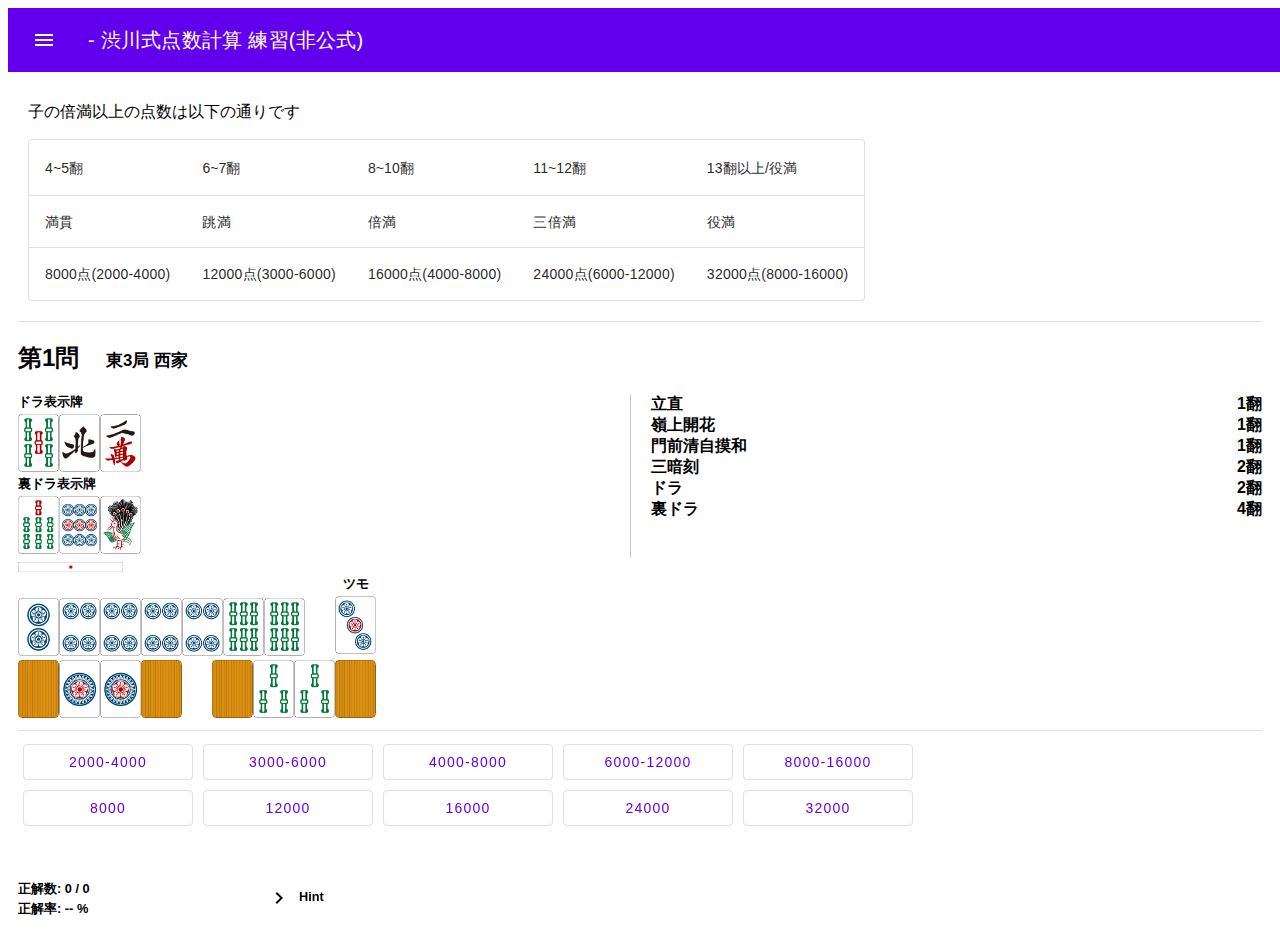
==== stage1/index.html @ be78a9b0 "init" ====
<!DOCTYPE html>
<html >
<head><meta charset="utf-8">
<meta name="viewport" content="width=device-width, initial-scale=1"><link rel="preload" as="fetch" crossorigin="anonymous" href="/stage1/_payload.json"><link rel="modulepreload" as="script" crossorigin href="/_nuxt/entry.cad1bc40.js"><link rel="modulepreload" as="script" crossorigin href="/_nuxt/default.0a722cbb.js"><link rel="modulepreload" as="script" crossorigin href="/_nuxt/stage1.1b848a05.js"><link rel="modulepreload" as="script" crossorigin href="/_nuxt/agari-info.376c8ad5.js"><link rel="preload" as="style" href="/_nuxt/agari-info.55b5c9c4.css"><link rel="prefetch" as="script" crossorigin href="/_nuxt/error-404.76b11181.js"><link rel="prefetch" as="script" crossorigin href="/_nuxt/error-500.50b98ee4.js"><link rel="stylesheet" href="/_nuxt/agari-info.55b5c9c4.css"><style>.success{background-color:#1de9b664}.failure{background-color:#ff525264}.caption{font-size:.8em;font-weight:700;margin-bottom:3px}.kyoku{font-size:.7em;margin-left:20px}hr{border-style:none;border-top:1px solid #e0e0e0}.stage-footer{display:flex;flex-direction:row;width:100%}.stage-footer-left{width:20%}.stage-footer-right{width:80%}.bold{font-weight:700}.description{margin:20px 0 20px 10px}</style><style>.main[data-v-fa3ace47]{height:100%;overflow:auto;width:100%}</style><style>button[data-v-22f781e4]{margin:5px;width:170px}.problem[data-v-22f781e4]{margin-bottom:50px}</style><style>.content[data-v-1d38a231]{padding:10px}</style><style>@charset "UTF-8";@font-face{font-display:swap;font-family:Material Icons;font-style:normal;font-weight:400;src:url(/_nuxt/material-icons.4a4dbc62.woff2) format("woff2"),url(/_nuxt/material-icons.fd84f88b.woff) format("woff")}.material-icons{font-feature-settings:"liga";font-family:Material Icons}@font-face{font-display:swap;font-family:Material Icons Outlined;font-style:normal;font-weight:400;src:url(/_nuxt/material-icons-outlined.35dca8a7.woff2) format("woff2")}.material-icons,.material-icons-outlined{word-wrap:normal;-webkit-font-smoothing:antialiased;-moz-osx-font-smoothing:grayscale;direction:ltr;display:inline-block;font-size:24px;font-style:normal;font-weight:400;letter-spacing:normal;line-height:1;text-rendering:optimizeLegibility;text-transform:none;white-space:nowrap}.material-icons-outlined{font-feature-settings:"liga";font-family:Material Icons Outlined}@font-face{font-display:swap;font-family:Material Icons Round;font-style:normal;font-weight:400;src:url(/_nuxt/material-icons-round.c948f126.woff2) format("woff2")}.material-icons-round{font-feature-settings:"liga";font-family:Material Icons Round}@font-face{font-display:swap;font-family:Material Icons Two Tone;font-style:normal;font-weight:400;src:url(/_nuxt/material-icons-two-tone.1e673ba8.woff2) format("woff2")}.material-icons-round,.material-icons-two-tone{word-wrap:normal;-webkit-font-smoothing:antialiased;-moz-osx-font-smoothing:grayscale;direction:ltr;display:inline-block;font-size:24px;font-style:normal;font-weight:400;letter-spacing:normal;line-height:1;text-rendering:optimizeLegibility;text-transform:none;white-space:nowrap}.material-icons-two-tone{font-feature-settings:"liga";font-family:Material Icons Two Tone}@font-face{font-display:swap;font-family:Material Icons Sharp;font-style:normal;font-weight:400;src:url(/_nuxt/material-icons-sharp.d31bfb81.woff2) format("woff2")}.material-icons-sharp{word-wrap:normal;-webkit-font-smoothing:antialiased;-moz-osx-font-smoothing:grayscale;font-feature-settings:"liga";direction:ltr;display:inline-block;font-family:Material Icons Sharp;font-size:24px;font-style:normal;font-weight:400;letter-spacing:normal;line-height:1;text-rendering:optimizeLegibility;text-transform:none;white-space:nowrap}.material-icons-outlined.md-18,.material-icons-round.md-18,.material-icons-two-tone.md-18,.material-icons.md-18{font-size:18px;height:18px;width:18px}.material-icons-outlined.md-24,.material-icons-round.md-24,.material-icons-two-tone.md-24,.material-icons.md-24{font-size:24px;height:24px;width:24px}.material-icons-outlined.md-36,.material-icons-round.md-36,.material-icons-two-tone.md-36,.material-icons.md-36{font-size:36px;height:36px;width:36px}.material-icons-outlined.md-48,.material-icons-round.md-48,.material-icons-two-tone.md-48,.material-icons.md-48{font-size:48px;height:48px;width:48px}.material-icons-outlined.md-dark,.material-icons-outlined.md-light,.material-icons-round.md-dark,.material-icons-round.md-light,.material-icons-two-tone.md-dark,.material-icons-two-tone.md-light,.material-icons.md-dark,.material-icons.md-light{transition:color .25s}.material-icons-outlined.md-dark,.material-icons-round.md-dark,.material-icons-two-tone.md-dark,.material-icons.md-dark{color:rgba(0,0,0,.54)}.material-icons-outlined.md-dark:hover,.material-icons-round.md-dark:hover,.material-icons-two-tone.md-dark:hover,.material-icons.md-dark:hover{color:rgba(0,0,0,.87)}.material-icons-outlined.md-dark.md-inactive,.material-icons-round.md-dark.md-inactive,.material-icons-two-tone.md-dark.md-inactive,.material-icons.md-dark.md-inactive{color:rgba(0,0,0,.38)}.material-icons-outlined.md-light,.material-icons-round.md-light,.material-icons-two-tone.md-light,.material-icons.md-light{color:hsla(0,0%,100%,.7)}.material-icons-outlined.md-light:hover,.material-icons-round.md-light:hover,.material-icons-two-tone.md-light:hover,.material-icons.md-light:hover{color:#fff}.material-icons-outlined.md-light.md-inactive,.material-icons-round.md-light.md-inactive,.material-icons-two-tone.md-light.md-inactive,.material-icons.md-light.md-inactive{color:hsla(0,0%,100%,.5)}.md-success-icon,.md-success-icon--outlined{border-radius:50%;color:#0f9d58}.md-info-icon,.md-info-icon--outlined{border-radius:50%;color:#4285f4}.md-warning-icon,.md-warning-icon--outlined{border-radius:50%;color:#f4b400}.md-error-icon,.md-error-icon--outlined{border-radius:50%;color:#db4437}.mdc-banner__graphic{background-color:#6200ee;background-color:var(--mdc-theme-primary,#6200ee);color:#fff;color:var(--mdc-theme-surface,#fff)}.mdc-banner__content,.mdc-banner__fixed{min-width:344px}@media (max-width:344px),(max-width:480px){.mdc-banner__content,.mdc-banner__fixed{min-width:100%}}.mdc-banner__content{max-width:720px}.mdc-banner{border-bottom-style:solid;box-sizing:border-box;display:none;flex-shrink:0;height:0;position:relative;width:100%;z-index:1}@media (max-width:480px){.mdc-banner .mdc-banner__fixed{left:0;right:0}.mdc-banner .mdc-banner__text{margin-left:16px;margin-right:36px}.mdc-banner .mdc-banner__text[dir=rtl],[dir=rtl] .mdc-banner .mdc-banner__text{margin-left:36px;margin-right:16px}.mdc-banner.mdc-banner--mobile-stacked .mdc-banner__content{flex-wrap:wrap}.mdc-banner.mdc-banner--mobile-stacked .mdc-banner__graphic{margin-bottom:12px}.mdc-banner.mdc-banner--mobile-stacked .mdc-banner__text{margin-left:16px;margin-right:8px;padding-bottom:4px}.mdc-banner.mdc-banner--mobile-stacked .mdc-banner__text[dir=rtl],[dir=rtl] .mdc-banner.mdc-banner--mobile-stacked .mdc-banner__text{margin-left:8px;margin-right:16px}.mdc-banner.mdc-banner--mobile-stacked .mdc-banner__actions{margin-left:auto}}.mdc-banner--closing,.mdc-banner--open,.mdc-banner--opening{display:flex}.mdc-banner--open{transition:height .3s ease}.mdc-banner--open .mdc-banner__content{transform:translateY(0);transition:transform .3s ease}.mdc-banner--closing{transition:height .25s ease}.mdc-banner--closing .mdc-banner__content{transition:transform .25s ease}.mdc-banner--centered .mdc-banner__content{left:0;margin-left:auto;margin-right:auto;right:0}.mdc-banner__fixed{border-bottom-style:solid;box-sizing:border-box;height:inherit;position:fixed;width:100%}.mdc-banner__content{min-height:52px;position:absolute;transform:translateY(-100%)}.mdc-banner__content,.mdc-banner__graphic-text-wrapper{display:flex;width:100%}.mdc-banner__graphic{flex-shrink:0;margin:16px 0 16px 16px;text-align:center}.mdc-banner__graphic[dir=rtl],[dir=rtl] .mdc-banner__graphic{margin-left:0;margin-right:16px}.mdc-banner__icon{position:relative;top:50%;transform:translateY(-50%)}.mdc-banner__text{align-self:center;flex-grow:1;margin-left:24px;margin-right:90px;padding-bottom:16px;padding-top:16px}.mdc-banner__text[dir=rtl],[dir=rtl] .mdc-banner__text{margin-left:90px;margin-right:24px}.mdc-banner__actions{align-self:flex-end;display:flex;flex-shrink:0;padding:8px 8px 8px 0}.mdc-banner__actions[dir=rtl],[dir=rtl] .mdc-banner__actions{padding-left:8px;padding-right:0}.mdc-banner{background-color:#fff;border-bottom-color:rgba(0,0,0,.12);border-bottom-width:1px;border-radius:0}.mdc-banner .mdc-banner__text{color:#000;font-family:Roboto,sans-serif;font-size:.875rem;font-weight:400;letter-spacing:.0178571429em;line-height:1.25rem}.mdc-banner .mdc-banner__graphic{border-radius:50%;height:40px;width:40px}.mdc-banner .mdc-banner__fixed{background-color:#fff;border-bottom-color:rgba(0,0,0,.12);border-bottom-width:1px}.mdc-banner .mdc-button:not(:disabled){color:#6200ee;color:var(--mdc-text-button-label-text-color,#6200ee)}.mdc-banner .mdc-button .mdc-button__ripple:after,.mdc-banner .mdc-button .mdc-button__ripple:before{background-color:#6200ee;background-color:var(--mdc-text-button-hover-state-layer-color,#6200ee)}.mdc-banner .mdc-button.mdc-ripple-surface--hover .mdc-button__ripple:before,.mdc-banner .mdc-button:hover .mdc-button__ripple:before{opacity:.04;opacity:var(--mdc-text-button-hover-state-layer-opacity,.04)}.mdc-banner .mdc-button.mdc-ripple-upgraded--background-focused .mdc-button__ripple:before,.mdc-banner .mdc-button:not(.mdc-ripple-upgraded):focus .mdc-button__ripple:before{opacity:.12;opacity:var(--mdc-text-button-focus-state-layer-opacity,.12);transition-duration:75ms}.mdc-banner .mdc-button:not(.mdc-ripple-upgraded) .mdc-button__ripple:after{transition:opacity .15s linear}.mdc-banner .mdc-button:not(.mdc-ripple-upgraded):active .mdc-button__ripple:after{opacity:.1;opacity:var(--mdc-text-button-pressed-state-layer-opacity,.1);transition-duration:75ms}.mdc-banner .mdc-button.mdc-ripple-upgraded{--mdc-ripple-fg-opacity:var(--mdc-text-button-pressed-state-layer-opacity,0.1)}.mdc-banner__secondary-action{margin-left:0;margin-right:8px}.mdc-banner__secondary-action[dir=rtl],[dir=rtl] .mdc-banner__secondary-action{margin-left:8px;margin-right:0}.mdc-touch-target-wrapper{display:inline}.mdc-elevation-overlay{background-color:#fff;background-color:var(--mdc-elevation-overlay-color,#fff);border-radius:inherit;opacity:0;opacity:var(--mdc-elevation-overlay-opacity,0);pointer-events:none;position:absolute;transition:opacity .28s cubic-bezier(.4,0,.2,1)}.mdc-button{align-items:center;-webkit-appearance:none;background:transparent;border:none;box-sizing:border-box;display:inline-flex;justify-content:center;line-height:inherit;min-width:64px;outline:none;overflow:visible;position:relative;-webkit-user-select:none;-moz-user-select:none;user-select:none;vertical-align:middle}.mdc-button .mdc-elevation-overlay{height:100%;left:0;top:0;width:100%}.mdc-button::-moz-focus-inner{border:0;padding:0}.mdc-button:active{outline:none}.mdc-button:hover{cursor:pointer}.mdc-button:disabled{cursor:default;pointer-events:none}.mdc-button .mdc-button__icon{display:inline-block;margin-left:0;margin-right:8px;position:relative;vertical-align:top}.mdc-button .mdc-button__icon[dir=rtl],[dir=rtl] .mdc-button .mdc-button__icon{margin-left:8px;margin-right:0}.mdc-button .mdc-button__label{position:relative}.mdc-button .mdc-button__focus-ring{display:none}@media screen and (forced-colors:active){.mdc-button.mdc-ripple-upgraded--background-focused .mdc-button__focus-ring,.mdc-button:not(.mdc-ripple-upgraded):focus .mdc-button__focus-ring{border:2px solid transparent;border-radius:6px;box-sizing:content-box;display:block;height:calc(100% + 4px);left:50%;pointer-events:none;position:absolute;top:50%;transform:translate(-50%,-50%);width:calc(100% + 4px)}}@media screen and (forced-colors:active) and (forced-colors:active){.mdc-button.mdc-ripple-upgraded--background-focused .mdc-button__focus-ring,.mdc-button:not(.mdc-ripple-upgraded):focus .mdc-button__focus-ring{border-color:CanvasText}}@media screen and (forced-colors:active){.mdc-button.mdc-ripple-upgraded--background-focused .mdc-button__focus-ring:after,.mdc-button:not(.mdc-ripple-upgraded):focus .mdc-button__focus-ring:after{border:2px solid transparent;border-radius:8px;content:"";display:block;height:calc(100% + 4px);left:50%;position:absolute;top:50%;transform:translate(-50%,-50%);width:calc(100% + 4px)}}@media screen and (forced-colors:active) and (forced-colors:active){.mdc-button.mdc-ripple-upgraded--background-focused .mdc-button__focus-ring:after,.mdc-button:not(.mdc-ripple-upgraded):focus .mdc-button__focus-ring:after{border-color:CanvasText}}.mdc-button .mdc-button__touch{height:48px;left:0;position:absolute;right:0;top:50%;transform:translateY(-50%)}.mdc-button__label+.mdc-button__icon{margin-left:8px;margin-right:0}.mdc-button__label+.mdc-button__icon[dir=rtl],[dir=rtl] .mdc-button__label+.mdc-button__icon{margin-left:0;margin-right:8px}svg.mdc-button__icon{fill:currentColor}.mdc-button--touch{margin-bottom:6px;margin-top:6px}.mdc-button{-moz-osx-font-smoothing:grayscale;-webkit-font-smoothing:antialiased;font-family:var(--mdc-typography-button-font-family,var(--mdc-typography-font-family,Roboto,sans-serif));padding:0 8px;text-decoration:none;-webkit-text-decoration:var(--mdc-typography-button-text-decoration,none);text-decoration:var(--mdc-typography-button-text-decoration,none)}.mdc-button--unelevated{padding:0 16px;transition:box-shadow .28s cubic-bezier(.4,0,.2,1)}.mdc-button--unelevated.mdc-button--icon-trailing{padding:0 12px 0 16px}.mdc-button--unelevated.mdc-button--icon-leading{padding:0 16px 0 12px}.mdc-button--raised{padding:0 16px;transition:box-shadow .28s cubic-bezier(.4,0,.2,1)}.mdc-button--raised.mdc-button--icon-trailing{padding:0 12px 0 16px}.mdc-button--raised.mdc-button--icon-leading{padding:0 16px 0 12px}.mdc-button--outlined{border-style:solid;transition:border .28s cubic-bezier(.4,0,.2,1)}.mdc-button--outlined .mdc-button__ripple{border-color:transparent;border-style:solid}@keyframes mdc-ripple-fg-radius-in{0%{animation-timing-function:cubic-bezier(.4,0,.2,1);transform:translate(var(--mdc-ripple-fg-translate-start,0)) scale(1)}to{transform:translate(var(--mdc-ripple-fg-translate-end,0)) scale(var(--mdc-ripple-fg-scale,1))}}@keyframes mdc-ripple-fg-opacity-in{0%{animation-timing-function:linear;opacity:0}to{opacity:var(--mdc-ripple-fg-opacity,0)}}@keyframes mdc-ripple-fg-opacity-out{0%{animation-timing-function:linear;opacity:var(--mdc-ripple-fg-opacity,0)}to{opacity:0}}.mdc-button{--mdc-ripple-fg-size:0;--mdc-ripple-left:0;--mdc-ripple-top:0;--mdc-ripple-fg-scale:1;--mdc-ripple-fg-translate-end:0;--mdc-ripple-fg-translate-start:0;-webkit-tap-highlight-color:rgba(0,0,0,0);will-change:transform,opacity}.mdc-button .mdc-button__ripple:after,.mdc-button .mdc-button__ripple:before{border-radius:50%;content:"";opacity:0;pointer-events:none;position:absolute}.mdc-button .mdc-button__ripple:before{transition:opacity 15ms linear,background-color 15ms linear;z-index:1;z-index:var(--mdc-ripple-z-index,1)}.mdc-button .mdc-button__ripple:after{z-index:0;z-index:var(--mdc-ripple-z-index,0)}.mdc-button.mdc-ripple-upgraded .mdc-button__ripple:before{transform:scale(var(--mdc-ripple-fg-scale,1))}.mdc-button.mdc-ripple-upgraded .mdc-button__ripple:after{left:0;top:0;transform:scale(0);transform-origin:center center}.mdc-button.mdc-ripple-upgraded--unbounded .mdc-button__ripple:after{left:var(--mdc-ripple-left,0);top:var(--mdc-ripple-top,0)}.mdc-button.mdc-ripple-upgraded--foreground-activation .mdc-button__ripple:after{animation:mdc-ripple-fg-radius-in 225ms forwards,mdc-ripple-fg-opacity-in 75ms forwards}.mdc-button.mdc-ripple-upgraded--foreground-deactivation .mdc-button__ripple:after{animation:mdc-ripple-fg-opacity-out .15s;transform:translate(var(--mdc-ripple-fg-translate-end,0)) scale(var(--mdc-ripple-fg-scale,1))}.mdc-button .mdc-button__ripple:after,.mdc-button .mdc-button__ripple:before{height:200%;left:-50%;top:-50%;width:200%}.mdc-button.mdc-ripple-upgraded .mdc-button__ripple:after{height:var(--mdc-ripple-fg-size,100%);width:var(--mdc-ripple-fg-size,100%)}.mdc-button__ripple{bottom:0;box-sizing:content-box;left:0;overflow:hidden;position:absolute;right:0;top:0;z-index:0}.mdc-button{border-radius:4px;border-radius:var(--mdc-text-button-container-shape,var(--mdc-shape-small,4px));font-family:Roboto,sans-serif;font-family:var(--mdc-text-button-label-text-font,var(--mdc-typography-button-font-family,var(--mdc-typography-font-family,Roboto,sans-serif)));font-size:.875rem;font-size:var(--mdc-text-button-label-text-size,var(--mdc-typography-button-font-size,.875rem));font-weight:500;font-weight:var(--mdc-text-button-label-text-weight,var(--mdc-typography-button-font-weight,500));height:36px;height:var(--mdc-text-button-container-height,36px);letter-spacing:.0892857143em;letter-spacing:var(--mdc-text-button-label-text-tracking,var(--mdc-typography-button-letter-spacing,.0892857143em));text-transform:uppercase;text-transform:var(--mdc-text-button-label-text-transform,var(--mdc-typography-button-text-transform,uppercase))}.mdc-button:not(:disabled){color:#6200ee;color:var(--mdc-text-button-label-text-color,var(--mdc-theme-primary,#6200ee))}.mdc-button:disabled{color:rgba(0,0,0,.38);color:var(--mdc-text-button-disabled-label-text-color,rgba(0,0,0,.38))}.mdc-button .mdc-button__icon{font-size:1.125rem;font-size:var(--mdc-text-button-with-icon-icon-size,1.125rem);height:1.125rem;height:var(--mdc-text-button-with-icon-icon-size,1.125rem);width:1.125rem;width:var(--mdc-text-button-with-icon-icon-size,1.125rem)}.mdc-button .mdc-button__ripple:after,.mdc-button .mdc-button__ripple:before{background-color:#6200ee;background-color:var(--mdc-text-button-hover-state-layer-color,var(--mdc-theme-primary,#6200ee))}.mdc-button.mdc-ripple-surface--hover .mdc-button__ripple:before,.mdc-button:hover .mdc-button__ripple:before{opacity:.04;opacity:var(--mdc-text-button-hover-state-layer-opacity,.04)}.mdc-button.mdc-ripple-upgraded--background-focused .mdc-button__ripple:before,.mdc-button:not(.mdc-ripple-upgraded):focus .mdc-button__ripple:before{opacity:.12;opacity:var(--mdc-text-button-focus-state-layer-opacity,.12);transition-duration:75ms}.mdc-button:not(.mdc-ripple-upgraded) .mdc-button__ripple:after{transition:opacity .15s linear}.mdc-button:not(.mdc-ripple-upgraded):active .mdc-button__ripple:after{opacity:.12;opacity:var(--mdc-text-button-pressed-state-layer-opacity,.12);transition-duration:75ms}.mdc-button.mdc-ripple-upgraded{--mdc-ripple-fg-opacity:var(--mdc-text-button-pressed-state-layer-opacity,0.12)}.mdc-button .mdc-button__ripple{border-radius:4px;border-radius:var(--mdc-text-button-container-shape,var(--mdc-shape-small,4px))}.mdc-button--unelevated{border-radius:4px;border-radius:var(--mdc-filled-button-container-shape,var(--mdc-shape-small,4px));font-family:Roboto,sans-serif;font-family:var(--mdc-filled-button-label-text-font,var(--mdc-typography-button-font-family,var(--mdc-typography-font-family,Roboto,sans-serif)));font-size:.875rem;font-size:var(--mdc-filled-button-label-text-size,var(--mdc-typography-button-font-size,.875rem));font-weight:500;font-weight:var(--mdc-filled-button-label-text-weight,var(--mdc-typography-button-font-weight,500));height:36px;height:var(--mdc-filled-button-container-height,36px);letter-spacing:.0892857143em;letter-spacing:var(--mdc-filled-button-label-text-tracking,var(--mdc-typography-button-letter-spacing,.0892857143em));text-transform:uppercase;text-transform:var(--mdc-filled-button-label-text-transform,var(--mdc-typography-button-text-transform,uppercase))}.mdc-button--unelevated:not(:disabled){background-color:#6200ee;background-color:var(--mdc-filled-button-container-color,var(--mdc-theme-primary,#6200ee))}.mdc-button--unelevated:disabled{background-color:rgba(0,0,0,.12);background-color:var(--mdc-filled-button-disabled-container-color,rgba(0,0,0,.12))}.mdc-button--unelevated:not(:disabled){color:#fff;color:var(--mdc-filled-button-label-text-color,var(--mdc-theme-on-primary,#fff))}.mdc-button--unelevated:disabled{color:rgba(0,0,0,.38);color:var(--mdc-filled-button-disabled-label-text-color,rgba(0,0,0,.38))}.mdc-button--unelevated .mdc-button__icon{font-size:1.125rem;font-size:var(--mdc-filled-button-with-icon-icon-size,1.125rem);height:1.125rem;height:var(--mdc-filled-button-with-icon-icon-size,1.125rem);width:1.125rem;width:var(--mdc-filled-button-with-icon-icon-size,1.125rem)}.mdc-button--unelevated .mdc-button__ripple:after,.mdc-button--unelevated .mdc-button__ripple:before{background-color:#fff;background-color:var(--mdc-filled-button-hover-state-layer-color,var(--mdc-theme-on-primary,#fff))}.mdc-button--unelevated.mdc-ripple-surface--hover .mdc-button__ripple:before,.mdc-button--unelevated:hover .mdc-button__ripple:before{opacity:.08;opacity:var(--mdc-filled-button-hover-state-layer-opacity,.08)}.mdc-button--unelevated.mdc-ripple-upgraded--background-focused .mdc-button__ripple:before,.mdc-button--unelevated:not(.mdc-ripple-upgraded):focus .mdc-button__ripple:before{opacity:.24;opacity:var(--mdc-filled-button-focus-state-layer-opacity,.24);transition-duration:75ms}.mdc-button--unelevated:not(.mdc-ripple-upgraded) .mdc-button__ripple:after{transition:opacity .15s linear}.mdc-button--unelevated:not(.mdc-ripple-upgraded):active .mdc-button__ripple:after{opacity:.24;opacity:var(--mdc-filled-button-pressed-state-layer-opacity,.24);transition-duration:75ms}.mdc-button--unelevated.mdc-ripple-upgraded{--mdc-ripple-fg-opacity:var(--mdc-filled-button-pressed-state-layer-opacity,0.24)}.mdc-button--unelevated .mdc-button__ripple{border-radius:4px;border-radius:var(--mdc-filled-button-container-shape,var(--mdc-shape-small,4px))}.mdc-button--raised{--mdc-elevation-box-shadow-for-gss:0px 3px 1px -2px rgba(0,0,0,.2),0px 2px 2px 0px rgba(0,0,0,.14),0px 1px 5px 0px rgba(0,0,0,.12);border-radius:4px;border-radius:var(--mdc-protected-button-container-shape,var(--mdc-shape-small,4px));box-shadow:0 3px 1px -2px rgba(0,0,0,.2),0 2px 2px 0 rgba(0,0,0,.14),0 1px 5px 0 rgba(0,0,0,.12);box-shadow:var(--mdc-protected-button-container-elevation,var(--mdc-elevation-box-shadow-for-gss));font-family:Roboto,sans-serif;font-family:var(--mdc-protected-button-label-text-font,var(--mdc-typography-button-font-family,var(--mdc-typography-font-family,Roboto,sans-serif)));font-size:.875rem;font-size:var(--mdc-protected-button-label-text-size,var(--mdc-typography-button-font-size,.875rem));font-weight:500;font-weight:var(--mdc-protected-button-label-text-weight,var(--mdc-typography-button-font-weight,500));height:36px;height:var(--mdc-protected-button-container-height,36px);letter-spacing:.0892857143em;letter-spacing:var(--mdc-protected-button-label-text-tracking,var(--mdc-typography-button-letter-spacing,.0892857143em));text-transform:uppercase;text-transform:var(--mdc-protected-button-label-text-transform,var(--mdc-typography-button-text-transform,uppercase))}.mdc-button--raised:not(:disabled){background-color:#6200ee;background-color:var(--mdc-protected-button-container-color,var(--mdc-theme-primary,#6200ee))}.mdc-button--raised:disabled{background-color:rgba(0,0,0,.12);background-color:var(--mdc-protected-button-disabled-container-color,rgba(0,0,0,.12))}.mdc-button--raised:not(:disabled){color:#fff;color:var(--mdc-protected-button-label-text-color,var(--mdc-theme-on-primary,#fff))}.mdc-button--raised:disabled{color:rgba(0,0,0,.38);color:var(--mdc-protected-button-disabled-label-text-color,rgba(0,0,0,.38))}.mdc-button--raised .mdc-button__icon{font-size:1.125rem;font-size:var(--mdc-protected-button-with-icon-icon-size,1.125rem);height:1.125rem;height:var(--mdc-protected-button-with-icon-icon-size,1.125rem);width:1.125rem;width:var(--mdc-protected-button-with-icon-icon-size,1.125rem)}.mdc-button--raised .mdc-button__ripple:after,.mdc-button--raised .mdc-button__ripple:before{background-color:#fff;background-color:var(--mdc-protected-button-hover-state-layer-color,var(--mdc-theme-on-primary,#fff))}.mdc-button--raised.mdc-ripple-surface--hover .mdc-button__ripple:before,.mdc-button--raised:hover .mdc-button__ripple:before{opacity:.08;opacity:var(--mdc-protected-button-hover-state-layer-opacity,.08)}.mdc-button--raised.mdc-ripple-upgraded--background-focused .mdc-button__ripple:before,.mdc-button--raised:not(.mdc-ripple-upgraded):focus .mdc-button__ripple:before{opacity:.24;opacity:var(--mdc-protected-button-focus-state-layer-opacity,.24);transition-duration:75ms}.mdc-button--raised:not(.mdc-ripple-upgraded) .mdc-button__ripple:after{transition:opacity .15s linear}.mdc-button--raised:not(.mdc-ripple-upgraded):active .mdc-button__ripple:after{opacity:.24;opacity:var(--mdc-protected-button-pressed-state-layer-opacity,.24);transition-duration:75ms}.mdc-button--raised.mdc-ripple-upgraded{--mdc-ripple-fg-opacity:var(--mdc-protected-button-pressed-state-layer-opacity,0.24)}.mdc-button--raised .mdc-button__ripple{border-radius:4px;border-radius:var(--mdc-protected-button-container-shape,var(--mdc-shape-small,4px))}.mdc-button--raised.mdc-ripple-upgraded--background-focused,.mdc-button--raised:not(.mdc-ripple-upgraded):focus{--mdc-elevation-box-shadow-for-gss:0px 2px 4px -1px rgba(0,0,0,.2),0px 4px 5px 0px rgba(0,0,0,.14),0px 1px 10px 0px rgba(0,0,0,.12);box-shadow:0 2px 4px -1px rgba(0,0,0,.2),0 4px 5px 0 rgba(0,0,0,.14),0 1px 10px 0 rgba(0,0,0,.12);box-shadow:var(--mdc-protected-button-focus-container-elevation,var(--mdc-elevation-box-shadow-for-gss))}.mdc-button--raised:hover{--mdc-elevation-box-shadow-for-gss:0px 2px 4px -1px rgba(0,0,0,.2),0px 4px 5px 0px rgba(0,0,0,.14),0px 1px 10px 0px rgba(0,0,0,.12);box-shadow:0 2px 4px -1px rgba(0,0,0,.2),0 4px 5px 0 rgba(0,0,0,.14),0 1px 10px 0 rgba(0,0,0,.12);box-shadow:var(--mdc-protected-button-hover-container-elevation,var(--mdc-elevation-box-shadow-for-gss))}.mdc-button--raised:not(:disabled):active{--mdc-elevation-box-shadow-for-gss:0px 5px 5px -3px rgba(0,0,0,.2),0px 8px 10px 1px rgba(0,0,0,.14),0px 3px 14px 2px rgba(0,0,0,.12);box-shadow:0 5px 5px -3px rgba(0,0,0,.2),0 8px 10px 1px rgba(0,0,0,.14),0 3px 14px 2px rgba(0,0,0,.12);box-shadow:var(--mdc-protected-button-pressed-container-elevation,var(--mdc-elevation-box-shadow-for-gss))}.mdc-button--raised:disabled{--mdc-elevation-box-shadow-for-gss:0px 0px 0px 0px rgba(0,0,0,.2),0px 0px 0px 0px rgba(0,0,0,.14),0px 0px 0px 0px rgba(0,0,0,.12);box-shadow:0 0 0 0 rgba(0,0,0,.2),0 0 0 0 rgba(0,0,0,.14),0 0 0 0 rgba(0,0,0,.12);box-shadow:var(--mdc-protected-button-disabled-container-elevation,var(--mdc-elevation-box-shadow-for-gss))}.mdc-button--outlined{border-radius:4px;border-radius:var(--mdc-outlined-button-container-shape,var(--mdc-shape-small,4px));border-width:1px;border-width:var(--mdc-outlined-button-outline-width,1px);font-family:Roboto,sans-serif;font-family:var(--mdc-outlined-button-label-text-font,var(--mdc-typography-button-font-family,var(--mdc-typography-font-family,Roboto,sans-serif)));font-size:.875rem;font-size:var(--mdc-outlined-button-label-text-size,var(--mdc-typography-button-font-size,.875rem));font-weight:500;font-weight:var(--mdc-outlined-button-label-text-weight,var(--mdc-typography-button-font-weight,500));height:36px;height:var(--mdc-outlined-button-container-height,36px);letter-spacing:.0892857143em;letter-spacing:var(--mdc-outlined-button-label-text-tracking,var(--mdc-typography-button-letter-spacing,.0892857143em));padding:0 15px;text-transform:uppercase;text-transform:var(--mdc-outlined-button-label-text-transform,var(--mdc-typography-button-text-transform,uppercase))}.mdc-button--outlined:not(:disabled){color:#6200ee;color:var(--mdc-outlined-button-label-text-color,var(--mdc-theme-primary,#6200ee))}.mdc-button--outlined:disabled{color:rgba(0,0,0,.38);color:var(--mdc-outlined-button-disabled-label-text-color,rgba(0,0,0,.38))}.mdc-button--outlined .mdc-button__icon{font-size:1.125rem;font-size:var(--mdc-outlined-button-with-icon-icon-size,1.125rem);height:1.125rem;height:var(--mdc-outlined-button-with-icon-icon-size,1.125rem);width:1.125rem;width:var(--mdc-outlined-button-with-icon-icon-size,1.125rem)}.mdc-button--outlined .mdc-button__ripple:after,.mdc-button--outlined .mdc-button__ripple:before{background-color:#6200ee;background-color:var(--mdc-outlined-button-hover-state-layer-color,var(--mdc-theme-primary,#6200ee))}.mdc-button--outlined.mdc-ripple-surface--hover .mdc-button__ripple:before,.mdc-button--outlined:hover .mdc-button__ripple:before{opacity:.04;opacity:var(--mdc-outlined-button-hover-state-layer-opacity,.04)}.mdc-button--outlined.mdc-ripple-upgraded--background-focused .mdc-button__ripple:before,.mdc-button--outlined:not(.mdc-ripple-upgraded):focus .mdc-button__ripple:before{opacity:.12;opacity:var(--mdc-outlined-button-focus-state-layer-opacity,.12);transition-duration:75ms}.mdc-button--outlined:not(.mdc-ripple-upgraded) .mdc-button__ripple:after{transition:opacity .15s linear}.mdc-button--outlined:not(.mdc-ripple-upgraded):active .mdc-button__ripple:after{opacity:.12;opacity:var(--mdc-outlined-button-pressed-state-layer-opacity,.12);transition-duration:75ms}.mdc-button--outlined.mdc-ripple-upgraded{--mdc-ripple-fg-opacity:var(--mdc-outlined-button-pressed-state-layer-opacity,0.12)}.mdc-button--outlined .mdc-button__ripple{border-radius:4px;border-radius:var(--mdc-outlined-button-container-shape,var(--mdc-shape-small,4px))}.mdc-button--outlined:not(:disabled){border-color:rgba(0,0,0,.12);border-color:var(--mdc-outlined-button-outline-color,rgba(0,0,0,.12))}.mdc-button--outlined:disabled{border-color:rgba(0,0,0,.12);border-color:var(--mdc-outlined-button-disabled-outline-color,rgba(0,0,0,.12))}.mdc-button--outlined.mdc-button--icon-trailing{padding:0 11px 0 15px}.mdc-button--outlined.mdc-button--icon-leading{padding:0 15px 0 11px}.mdc-button--outlined .mdc-button__ripple{border-width:1px;border-width:var(--mdc-outlined-button-outline-width,1px);bottom:-1px;left:-1px;right:-1px;top:-1px}.mdc-button--outlined .mdc-button__touch{left:-1px;left:calc(var(--mdc-outlined-button-outline-width, 1px)*-1);width:calc(100% + 2px);width:calc(100% + var(--mdc-outlined-button-outline-width, 1px)*2)}.mdc-button--outlined .mdc-button__icon,.mdc-button--raised .mdc-button__icon,.mdc-button--unelevated .mdc-button__icon{margin-left:-4px;margin-right:8px}.mdc-button--outlined .mdc-button__icon[dir=rtl],.mdc-button--outlined .mdc-button__label+.mdc-button__icon,.mdc-button--raised .mdc-button__icon[dir=rtl],.mdc-button--raised .mdc-button__label+.mdc-button__icon,.mdc-button--unelevated .mdc-button__icon[dir=rtl],.mdc-button--unelevated .mdc-button__label+.mdc-button__icon,[dir=rtl] .mdc-button--outlined .mdc-button__icon,[dir=rtl] .mdc-button--raised .mdc-button__icon,[dir=rtl] .mdc-button--unelevated .mdc-button__icon{margin-left:8px;margin-right:-4px}.mdc-button--outlined .mdc-button__label+.mdc-button__icon[dir=rtl],.mdc-button--raised .mdc-button__label+.mdc-button__icon[dir=rtl],.mdc-button--unelevated .mdc-button__label+.mdc-button__icon[dir=rtl],[dir=rtl] .mdc-button--outlined .mdc-button__label+.mdc-button__icon,[dir=rtl] .mdc-button--raised .mdc-button__label+.mdc-button__icon,[dir=rtl] .mdc-button--unelevated .mdc-button__label+.mdc-button__icon{margin-left:-4px;margin-right:8px}.mdc-card{background-color:#fff;background-color:var(--mdc-theme-surface,#fff);border-radius:4px;border-radius:var(--mdc-shape-medium,4px);box-shadow:0 2px 1px -1px rgba(0,0,0,.2),0 1px 1px 0 rgba(0,0,0,.14),0 1px 3px 0 rgba(0,0,0,.12);box-sizing:border-box;display:flex;flex-direction:column;position:relative}.mdc-card .mdc-elevation-overlay,.mdc-card:after{height:100%;left:0;top:0;width:100%}.mdc-card:after{border:1px solid transparent;border-radius:4px;border-radius:var(--mdc-shape-medium,4px);border-radius:inherit;box-sizing:border-box;content:"";pointer-events:none;position:absolute}@media screen and (forced-colors:active){.mdc-card:after{border-color:CanvasText}}.mdc-card--outlined{border:1px solid #e0e0e0;box-shadow:0 0 0 0 rgba(0,0,0,.2),0 0 0 0 rgba(0,0,0,.14),0 0 0 0 rgba(0,0,0,.12)}.mdc-card--outlined:after{border:none}.mdc-card__content{border-radius:inherit;height:100%}.mdc-card__media{background-position:50%;background-repeat:no-repeat;background-size:cover;box-sizing:border-box;position:relative}.mdc-card__media:before{content:"";display:block}.mdc-card__media:first-child{border-top-left-radius:inherit;border-top-right-radius:inherit}.mdc-card__media:last-child{border-bottom-left-radius:inherit;border-bottom-right-radius:inherit}.mdc-card__media--square:before{margin-top:100%}.mdc-card__media--16-9:before{margin-top:56.25%}.mdc-card__media-content{bottom:0;box-sizing:border-box;left:0;position:absolute;right:0;top:0}.mdc-card__primary-action{box-sizing:border-box;color:inherit;cursor:pointer;display:flex;flex-direction:column;outline:none;overflow:hidden;position:relative;text-decoration:none}.mdc-card__primary-action:first-child{border-top-left-radius:inherit;border-top-right-radius:inherit}.mdc-card__primary-action:last-child{border-bottom-left-radius:inherit;border-bottom-right-radius:inherit}.mdc-card__actions{align-items:center;box-sizing:border-box;display:flex;flex-direction:row;min-height:52px;padding:8px}.mdc-card__actions--full-bleed{padding:0}.mdc-card__action-buttons,.mdc-card__action-icons{align-items:center;box-sizing:border-box;display:flex;flex-direction:row}.mdc-card__action-icons{color:rgba(0,0,0,.6);flex-grow:1;justify-content:flex-end}.mdc-card__action-buttons+.mdc-card__action-icons{margin-left:16px;margin-right:0}.mdc-card__action-buttons+.mdc-card__action-icons[dir=rtl],[dir=rtl] .mdc-card__action-buttons+.mdc-card__action-icons{margin-left:0;margin-right:16px}.mdc-card__action{align-items:center;box-sizing:border-box;cursor:pointer;display:inline-flex;flex-direction:row;justify-content:center;-webkit-user-select:none;-moz-user-select:none;user-select:none}.mdc-card__action:focus{outline:none}.mdc-card__action--button{margin-left:0;margin-right:8px;padding:0 8px}.mdc-card__action--button[dir=rtl],[dir=rtl] .mdc-card__action--button{margin-left:8px;margin-right:0}.mdc-card__action--button:last-child,.mdc-card__action--button:last-child[dir=rtl],[dir=rtl] .mdc-card__action--button:last-child{margin-left:0;margin-right:0}.mdc-card__actions--full-bleed .mdc-card__action--button{height:auto;justify-content:space-between;margin:0;max-height:none;padding:8px 16px;text-align:left;width:100%}.mdc-card__actions--full-bleed .mdc-card__action--button[dir=rtl],[dir=rtl] .mdc-card__actions--full-bleed .mdc-card__action--button{text-align:right}.mdc-card__action--icon{margin:-6px 0;padding:12px}.mdc-card__action--icon:not(:disabled){color:rgba(0,0,0,.6)}.mdc-card__primary-action{--mdc-ripple-fg-size:0;--mdc-ripple-left:0;--mdc-ripple-top:0;--mdc-ripple-fg-scale:1;--mdc-ripple-fg-translate-end:0;--mdc-ripple-fg-translate-start:0;-webkit-tap-highlight-color:rgba(0,0,0,0);will-change:transform,opacity}.mdc-card__primary-action .mdc-card__ripple:after,.mdc-card__primary-action .mdc-card__ripple:before{border-radius:50%;content:"";opacity:0;pointer-events:none;position:absolute}.mdc-card__primary-action .mdc-card__ripple:before{transition:opacity 15ms linear,background-color 15ms linear;z-index:1;z-index:var(--mdc-ripple-z-index,1)}.mdc-card__primary-action .mdc-card__ripple:after{z-index:0;z-index:var(--mdc-ripple-z-index,0)}.mdc-card__primary-action.mdc-ripple-upgraded .mdc-card__ripple:before{transform:scale(var(--mdc-ripple-fg-scale,1))}.mdc-card__primary-action.mdc-ripple-upgraded .mdc-card__ripple:after{left:0;top:0;transform:scale(0);transform-origin:center center}.mdc-card__primary-action.mdc-ripple-upgraded--unbounded .mdc-card__ripple:after{left:var(--mdc-ripple-left,0);top:var(--mdc-ripple-top,0)}.mdc-card__primary-action.mdc-ripple-upgraded--foreground-activation .mdc-card__ripple:after{animation:mdc-ripple-fg-radius-in 225ms forwards,mdc-ripple-fg-opacity-in 75ms forwards}.mdc-card__primary-action.mdc-ripple-upgraded--foreground-deactivation .mdc-card__ripple:after{animation:mdc-ripple-fg-opacity-out .15s;transform:translate(var(--mdc-ripple-fg-translate-end,0)) scale(var(--mdc-ripple-fg-scale,1))}.mdc-card__primary-action .mdc-card__ripple:after,.mdc-card__primary-action .mdc-card__ripple:before{height:200%;left:-50%;top:-50%;width:200%}.mdc-card__primary-action.mdc-ripple-upgraded .mdc-card__ripple:after{height:var(--mdc-ripple-fg-size,100%);width:var(--mdc-ripple-fg-size,100%)}.mdc-card__primary-action .mdc-card__ripple:after,.mdc-card__primary-action .mdc-card__ripple:before{background-color:#000;background-color:var(--mdc-ripple-color,#000)}.mdc-card__primary-action.mdc-ripple-surface--hover .mdc-card__ripple:before,.mdc-card__primary-action:hover .mdc-card__ripple:before{opacity:.04;opacity:var(--mdc-ripple-hover-opacity,.04)}.mdc-card__primary-action.mdc-ripple-upgraded--background-focused .mdc-card__ripple:before,.mdc-card__primary-action:not(.mdc-ripple-upgraded):focus .mdc-card__ripple:before{opacity:.12;opacity:var(--mdc-ripple-focus-opacity,.12);transition-duration:75ms}.mdc-card__primary-action:not(.mdc-ripple-upgraded) .mdc-card__ripple:after{transition:opacity .15s linear}.mdc-card__primary-action:not(.mdc-ripple-upgraded):active .mdc-card__ripple:after{opacity:.12;opacity:var(--mdc-ripple-press-opacity,.12);transition-duration:75ms}.mdc-card__primary-action.mdc-ripple-upgraded{--mdc-ripple-fg-opacity:var(--mdc-ripple-press-opacity,0.12)}.mdc-card__primary-action .mdc-card__ripple{box-sizing:content-box;height:100%;left:0;overflow:hidden;pointer-events:none;position:absolute;top:0;width:100%}.mdc-card__primary-action.mdc-ripple-upgraded--background-focused:after,.mdc-card__primary-action:not(.mdc-ripple-upgraded):focus:after{border:5px double transparent;border-radius:inherit;box-sizing:border-box;content:"";height:100%;left:0;pointer-events:none;position:absolute;top:0;width:100%}@media screen and (forced-colors:active){.mdc-card__primary-action.mdc-ripple-upgraded--background-focused:after,.mdc-card__primary-action:not(.mdc-ripple-upgraded):focus:after{border-color:CanvasText}}.mdc-checkbox{margin:0;margin:calc((var(--mdc-checkbox-touch-target-size, 40px) - 40px)/2);padding:11px;padding:calc((var(--mdc-checkbox-ripple-size, 40px) - 18px)/2)}.mdc-checkbox .mdc-checkbox__ripple:after,.mdc-checkbox .mdc-checkbox__ripple:before{background-color:#000;background-color:var(--mdc-ripple-color,#000)}.mdc-checkbox.mdc-ripple-surface--hover .mdc-checkbox__ripple:before,.mdc-checkbox:hover .mdc-checkbox__ripple:before{opacity:.04;opacity:var(--mdc-ripple-hover-opacity,.04)}.mdc-checkbox.mdc-ripple-upgraded--background-focused .mdc-checkbox__ripple:before,.mdc-checkbox:not(.mdc-ripple-upgraded):focus .mdc-checkbox__ripple:before{opacity:.12;opacity:var(--mdc-ripple-focus-opacity,.12);transition-duration:75ms}.mdc-checkbox:not(.mdc-ripple-upgraded) .mdc-checkbox__ripple:after{transition:opacity .15s linear}.mdc-checkbox:not(.mdc-ripple-upgraded):active .mdc-checkbox__ripple:after{opacity:.12;opacity:var(--mdc-ripple-press-opacity,.12);transition-duration:75ms}.mdc-checkbox.mdc-ripple-upgraded{--mdc-ripple-fg-opacity:var(--mdc-ripple-press-opacity,0.12)}.mdc-checkbox.mdc-checkbox--selected .mdc-checkbox__ripple:after,.mdc-checkbox.mdc-checkbox--selected .mdc-checkbox__ripple:before{background-color:#018786;background-color:var(--mdc-ripple-color,var(--mdc-theme-secondary,#018786))}.mdc-checkbox.mdc-checkbox--selected.mdc-ripple-surface--hover .mdc-checkbox__ripple:before,.mdc-checkbox.mdc-checkbox--selected:hover .mdc-checkbox__ripple:before{opacity:.04;opacity:var(--mdc-ripple-hover-opacity,.04)}.mdc-checkbox.mdc-checkbox--selected.mdc-ripple-upgraded--background-focused .mdc-checkbox__ripple:before,.mdc-checkbox.mdc-checkbox--selected:not(.mdc-ripple-upgraded):focus .mdc-checkbox__ripple:before{opacity:.12;opacity:var(--mdc-ripple-focus-opacity,.12);transition-duration:75ms}.mdc-checkbox.mdc-checkbox--selected:not(.mdc-ripple-upgraded) .mdc-checkbox__ripple:after{transition:opacity .15s linear}.mdc-checkbox.mdc-checkbox--selected:not(.mdc-ripple-upgraded):active .mdc-checkbox__ripple:after{opacity:.12;opacity:var(--mdc-ripple-press-opacity,.12);transition-duration:75ms}.mdc-checkbox.mdc-checkbox--selected.mdc-ripple-upgraded{--mdc-ripple-fg-opacity:var(--mdc-ripple-press-opacity,0.12)}.mdc-checkbox.mdc-ripple-upgraded--background-focused.mdc-checkbox--selected .mdc-checkbox__ripple:after,.mdc-checkbox.mdc-ripple-upgraded--background-focused.mdc-checkbox--selected .mdc-checkbox__ripple:before{background-color:#018786;background-color:var(--mdc-ripple-color,var(--mdc-theme-secondary,#018786))}.mdc-checkbox .mdc-checkbox__background{left:11px;left:calc((var(--mdc-checkbox-ripple-size, 40px) - 18px)/2);top:11px;top:calc((var(--mdc-checkbox-ripple-size, 40px) - 18px)/2)}.mdc-checkbox .mdc-checkbox__native-control{height:40px;height:var(--mdc-checkbox-touch-target-size,40px);left:0;left:calc((40px - var(--mdc-checkbox-touch-target-size, 40px))/2);right:0;right:calc((40px - var(--mdc-checkbox-touch-target-size, 40px))/2);top:0;top:calc((40px - var(--mdc-checkbox-touch-target-size, 40px))/2);width:40px;width:var(--mdc-checkbox-touch-target-size,40px)}.mdc-checkbox .mdc-checkbox__native-control:enabled:not(:checked):not(:indeterminate):not([data-indeterminate=true])~.mdc-checkbox__background{background-color:transparent;border-color:rgba(0,0,0,.54);border-color:var(--mdc-checkbox-unchecked-color,rgba(0,0,0,.54))}.mdc-checkbox .mdc-checkbox__native-control:enabled:checked~.mdc-checkbox__background,.mdc-checkbox .mdc-checkbox__native-control:enabled:indeterminate~.mdc-checkbox__background,.mdc-checkbox .mdc-checkbox__native-control[data-indeterminate=true]:enabled~.mdc-checkbox__background{background-color:#018786;background-color:var(--mdc-checkbox-checked-color,var(--mdc-theme-secondary,#018786));border-color:#018786;border-color:var(--mdc-checkbox-checked-color,var(--mdc-theme-secondary,#018786))}@keyframes mdc-checkbox-fade-in-background-8A000000FF01878600000000FF018786{0%{background-color:transparent;border-color:rgba(0,0,0,.54);border-color:var(--mdc-checkbox-unchecked-color,rgba(0,0,0,.54))}50%{background-color:#018786;background-color:var(--mdc-checkbox-checked-color,var(--mdc-theme-secondary,#018786));border-color:#018786;border-color:var(--mdc-checkbox-checked-color,var(--mdc-theme-secondary,#018786))}}@keyframes mdc-checkbox-fade-out-background-8A000000FF01878600000000FF018786{0%,80%{background-color:#018786;background-color:var(--mdc-checkbox-checked-color,var(--mdc-theme-secondary,#018786));border-color:#018786;border-color:var(--mdc-checkbox-checked-color,var(--mdc-theme-secondary,#018786))}to{background-color:transparent;border-color:rgba(0,0,0,.54);border-color:var(--mdc-checkbox-unchecked-color,rgba(0,0,0,.54))}}.mdc-checkbox.mdc-checkbox--anim-unchecked-checked .mdc-checkbox__native-control:enabled~.mdc-checkbox__background,.mdc-checkbox.mdc-checkbox--anim-unchecked-indeterminate .mdc-checkbox__native-control:enabled~.mdc-checkbox__background{animation-name:mdc-checkbox-fade-in-background-8A000000FF01878600000000FF018786}.mdc-checkbox.mdc-checkbox--anim-checked-unchecked .mdc-checkbox__native-control:enabled~.mdc-checkbox__background,.mdc-checkbox.mdc-checkbox--anim-indeterminate-unchecked .mdc-checkbox__native-control:enabled~.mdc-checkbox__background{animation-name:mdc-checkbox-fade-out-background-8A000000FF01878600000000FF018786}.mdc-checkbox .mdc-checkbox__native-control[disabled]:not(:checked):not(:indeterminate):not([data-indeterminate=true])~.mdc-checkbox__background{background-color:transparent;border-color:rgba(0,0,0,.38);border-color:var(--mdc-checkbox-disabled-color,rgba(0,0,0,.38))}.mdc-checkbox .mdc-checkbox__native-control[data-indeterminate=true][disabled]~.mdc-checkbox__background,.mdc-checkbox .mdc-checkbox__native-control[disabled]:checked~.mdc-checkbox__background,.mdc-checkbox .mdc-checkbox__native-control[disabled]:indeterminate~.mdc-checkbox__background{background-color:rgba(0,0,0,.38);background-color:var(--mdc-checkbox-disabled-color,rgba(0,0,0,.38));border-color:transparent}.mdc-checkbox .mdc-checkbox__native-control:enabled~.mdc-checkbox__background .mdc-checkbox__checkmark{color:#fff;color:var(--mdc-checkbox-ink-color,#fff)}.mdc-checkbox .mdc-checkbox__native-control:enabled~.mdc-checkbox__background .mdc-checkbox__mixedmark{border-color:#fff;border-color:var(--mdc-checkbox-ink-color,#fff)}.mdc-checkbox .mdc-checkbox__native-control:disabled~.mdc-checkbox__background .mdc-checkbox__checkmark{color:#fff;color:var(--mdc-checkbox-ink-color,#fff)}.mdc-checkbox .mdc-checkbox__native-control:disabled~.mdc-checkbox__background .mdc-checkbox__mixedmark{border-color:#fff;border-color:var(--mdc-checkbox-ink-color,#fff)}@keyframes mdc-checkbox-unchecked-checked-checkmark-path{0%,50%{stroke-dashoffset:29.7833385}50%{animation-timing-function:cubic-bezier(0,0,.2,1)}to{stroke-dashoffset:0}}@keyframes mdc-checkbox-unchecked-indeterminate-mixedmark{0%,68.2%{transform:scaleX(0)}68.2%{animation-timing-function:cubic-bezier(0,0,0,1)}to{transform:scaleX(1)}}@keyframes mdc-checkbox-checked-unchecked-checkmark-path{0%{stroke-dashoffset:0;animation-timing-function:cubic-bezier(.4,0,1,1);opacity:1}to{stroke-dashoffset:-29.7833385;opacity:0}}@keyframes mdc-checkbox-checked-indeterminate-checkmark{0%{animation-timing-function:cubic-bezier(0,0,.2,1);opacity:1;transform:rotate(0deg)}to{opacity:0;transform:rotate(45deg)}}@keyframes mdc-checkbox-indeterminate-checked-checkmark{0%{animation-timing-function:cubic-bezier(.14,0,0,1);opacity:0;transform:rotate(45deg)}to{opacity:1;transform:rotate(1turn)}}@keyframes mdc-checkbox-checked-indeterminate-mixedmark{0%{animation-timing-function:mdc-animation-deceleration-curve-timing-function;opacity:0;transform:rotate(-45deg)}to{opacity:1;transform:rotate(0deg)}}@keyframes mdc-checkbox-indeterminate-checked-mixedmark{0%{animation-timing-function:cubic-bezier(.14,0,0,1);opacity:1;transform:rotate(0deg)}to{opacity:0;transform:rotate(315deg)}}@keyframes mdc-checkbox-indeterminate-unchecked-mixedmark{0%{animation-timing-function:linear;opacity:1;transform:scaleX(1)}32.8%,to{opacity:0;transform:scaleX(0)}}.mdc-checkbox{box-sizing:content-box;cursor:pointer;display:inline-block;flex:0 0 18px;height:18px;line-height:0;position:relative;vertical-align:bottom;white-space:nowrap;width:18px}.mdc-checkbox.mdc-ripple-upgraded--background-focused .mdc-checkbox__focus-ring,.mdc-checkbox:not(.mdc-ripple-upgraded):focus .mdc-checkbox__focus-ring{border:2px solid transparent;border-radius:6px;box-sizing:content-box;height:100%;left:50%;pointer-events:none;position:absolute;top:50%;transform:translate(-50%,-50%);width:100%}@media screen and (forced-colors:active){.mdc-checkbox.mdc-ripple-upgraded--background-focused .mdc-checkbox__focus-ring,.mdc-checkbox:not(.mdc-ripple-upgraded):focus .mdc-checkbox__focus-ring{border-color:CanvasText}}.mdc-checkbox.mdc-ripple-upgraded--background-focused .mdc-checkbox__focus-ring:after,.mdc-checkbox:not(.mdc-ripple-upgraded):focus .mdc-checkbox__focus-ring:after{border:2px solid transparent;border-radius:8px;content:"";display:block;height:calc(100% + 4px);left:50%;position:absolute;top:50%;transform:translate(-50%,-50%);width:calc(100% + 4px)}@media screen and (forced-colors:active){.mdc-checkbox.mdc-ripple-upgraded--background-focused .mdc-checkbox__focus-ring:after,.mdc-checkbox:not(.mdc-ripple-upgraded):focus .mdc-checkbox__focus-ring:after{border-color:CanvasText}}@media (-ms-high-contrast:none){.mdc-checkbox .mdc-checkbox__focus-ring{display:none}}@media (-ms-high-contrast:active),screen and (forced-colors:active){.mdc-checkbox__mixedmark{margin:0 1px}}.mdc-checkbox--disabled{cursor:default;pointer-events:none}.mdc-checkbox__background{align-items:center;background-color:transparent;border:2px solid;border-radius:2px;box-sizing:border-box;display:inline-flex;height:18px;justify-content:center;pointer-events:none;position:absolute;transition:background-color 90ms cubic-bezier(.4,0,.6,1) 0ms,border-color 90ms cubic-bezier(.4,0,.6,1) 0ms;width:18px;will-change:background-color,border-color}.mdc-checkbox__checkmark{bottom:0;left:0;opacity:0;position:absolute;right:0;top:0;transition:opacity .18s cubic-bezier(.4,0,.6,1) 0ms;width:100%}.mdc-checkbox--upgraded .mdc-checkbox__checkmark{opacity:1}.mdc-checkbox__checkmark-path{stroke:currentColor;stroke-width:3.12px;stroke-dashoffset:29.7833385;stroke-dasharray:29.7833385;transition:stroke-dashoffset .18s cubic-bezier(.4,0,.6,1) 0ms}.mdc-checkbox__mixedmark{border-style:solid;border-width:1px;height:0;opacity:0;transform:scaleX(0) rotate(0deg);transition:opacity 90ms cubic-bezier(.4,0,.6,1) 0ms,transform 90ms cubic-bezier(.4,0,.6,1) 0ms;width:100%}.mdc-checkbox--anim-checked-unchecked .mdc-checkbox__background,.mdc-checkbox--anim-indeterminate-unchecked .mdc-checkbox__background,.mdc-checkbox--anim-unchecked-checked .mdc-checkbox__background,.mdc-checkbox--anim-unchecked-indeterminate .mdc-checkbox__background{animation-duration:.18s;animation-timing-function:linear}.mdc-checkbox--anim-unchecked-checked .mdc-checkbox__checkmark-path{animation:mdc-checkbox-unchecked-checked-checkmark-path .18s linear 0s;transition:none}.mdc-checkbox--anim-unchecked-indeterminate .mdc-checkbox__mixedmark{animation:mdc-checkbox-unchecked-indeterminate-mixedmark 90ms linear 0s;transition:none}.mdc-checkbox--anim-checked-unchecked .mdc-checkbox__checkmark-path{animation:mdc-checkbox-checked-unchecked-checkmark-path 90ms linear 0s;transition:none}.mdc-checkbox--anim-checked-indeterminate .mdc-checkbox__checkmark{animation:mdc-checkbox-checked-indeterminate-checkmark 90ms linear 0s;transition:none}.mdc-checkbox--anim-checked-indeterminate .mdc-checkbox__mixedmark{animation:mdc-checkbox-checked-indeterminate-mixedmark 90ms linear 0s;transition:none}.mdc-checkbox--anim-indeterminate-checked .mdc-checkbox__checkmark{animation:mdc-checkbox-indeterminate-checked-checkmark .5s linear 0s;transition:none}.mdc-checkbox--anim-indeterminate-checked .mdc-checkbox__mixedmark{animation:mdc-checkbox-indeterminate-checked-mixedmark .5s linear 0s;transition:none}.mdc-checkbox--anim-indeterminate-unchecked .mdc-checkbox__mixedmark{animation:mdc-checkbox-indeterminate-unchecked-mixedmark .3s linear 0s;transition:none}.mdc-checkbox__native-control:checked~.mdc-checkbox__background,.mdc-checkbox__native-control:indeterminate~.mdc-checkbox__background,.mdc-checkbox__native-control[data-indeterminate=true]~.mdc-checkbox__background{transition:border-color 90ms cubic-bezier(0,0,.2,1) 0ms,background-color 90ms cubic-bezier(0,0,.2,1) 0ms}.mdc-checkbox__native-control:checked~.mdc-checkbox__background .mdc-checkbox__checkmark-path,.mdc-checkbox__native-control:indeterminate~.mdc-checkbox__background .mdc-checkbox__checkmark-path,.mdc-checkbox__native-control[data-indeterminate=true]~.mdc-checkbox__background .mdc-checkbox__checkmark-path{stroke-dashoffset:0}.mdc-checkbox__native-control{cursor:inherit;margin:0;opacity:0;padding:0;position:absolute}.mdc-checkbox__native-control:disabled{cursor:default;pointer-events:none}.mdc-checkbox--touch{margin:4px;margin:calc((var(--mdc-checkbox-state-layer-size, 48px) - var(--mdc-checkbox-state-layer-size, 40px))/2)}.mdc-checkbox--touch .mdc-checkbox__native-control{height:48px;height:var(--mdc-checkbox-state-layer-size,48px);left:-4px;left:calc((var(--mdc-checkbox-state-layer-size, 40px) - var(--mdc-checkbox-state-layer-size, 48px))/2);right:-4px;right:calc((var(--mdc-checkbox-state-layer-size, 40px) - var(--mdc-checkbox-state-layer-size, 48px))/2);top:-4px;top:calc((var(--mdc-checkbox-state-layer-size, 40px) - var(--mdc-checkbox-state-layer-size, 48px))/2);width:48px;width:var(--mdc-checkbox-state-layer-size,48px)}.mdc-checkbox__native-control:checked~.mdc-checkbox__background .mdc-checkbox__checkmark{opacity:1;transition:opacity .18s cubic-bezier(0,0,.2,1) 0ms,transform .18s cubic-bezier(0,0,.2,1) 0ms}.mdc-checkbox__native-control:checked~.mdc-checkbox__background .mdc-checkbox__mixedmark{transform:scaleX(1) rotate(-45deg)}.mdc-checkbox__native-control:indeterminate~.mdc-checkbox__background .mdc-checkbox__checkmark,.mdc-checkbox__native-control[data-indeterminate=true]~.mdc-checkbox__background .mdc-checkbox__checkmark{opacity:0;transform:rotate(45deg);transition:opacity 90ms cubic-bezier(.4,0,.6,1) 0ms,transform 90ms cubic-bezier(.4,0,.6,1) 0ms}.mdc-checkbox__native-control:indeterminate~.mdc-checkbox__background .mdc-checkbox__mixedmark,.mdc-checkbox__native-control[data-indeterminate=true]~.mdc-checkbox__background .mdc-checkbox__mixedmark{opacity:1;transform:scaleX(1) rotate(0deg)}.mdc-checkbox.mdc-checkbox--upgraded .mdc-checkbox__background,.mdc-checkbox.mdc-checkbox--upgraded .mdc-checkbox__checkmark,.mdc-checkbox.mdc-checkbox--upgraded .mdc-checkbox__checkmark-path,.mdc-checkbox.mdc-checkbox--upgraded .mdc-checkbox__mixedmark{transition:none}.mdc-checkbox{--mdc-ripple-fg-size:0;--mdc-ripple-left:0;--mdc-ripple-top:0;--mdc-ripple-fg-scale:1;--mdc-ripple-fg-translate-end:0;--mdc-ripple-fg-translate-start:0;-webkit-tap-highlight-color:rgba(0,0,0,0);will-change:transform,opacity}.mdc-checkbox .mdc-checkbox__ripple:after,.mdc-checkbox .mdc-checkbox__ripple:before{border-radius:50%;content:"";opacity:0;pointer-events:none;position:absolute}.mdc-checkbox .mdc-checkbox__ripple:before{transition:opacity 15ms linear,background-color 15ms linear;z-index:1;z-index:var(--mdc-ripple-z-index,1)}.mdc-checkbox .mdc-checkbox__ripple:after{z-index:0;z-index:var(--mdc-ripple-z-index,0)}.mdc-checkbox.mdc-ripple-upgraded .mdc-checkbox__ripple:before{transform:scale(var(--mdc-ripple-fg-scale,1))}.mdc-checkbox.mdc-ripple-upgraded .mdc-checkbox__ripple:after{left:0;top:0;transform:scale(0);transform-origin:center center}.mdc-checkbox.mdc-ripple-upgraded--unbounded .mdc-checkbox__ripple:after{left:var(--mdc-ripple-left,0);top:var(--mdc-ripple-top,0)}.mdc-checkbox.mdc-ripple-upgraded--foreground-activation .mdc-checkbox__ripple:after{animation:mdc-ripple-fg-radius-in 225ms forwards,mdc-ripple-fg-opacity-in 75ms forwards}.mdc-checkbox.mdc-ripple-upgraded--foreground-deactivation .mdc-checkbox__ripple:after{animation:mdc-ripple-fg-opacity-out .15s;transform:translate(var(--mdc-ripple-fg-translate-end,0)) scale(var(--mdc-ripple-fg-scale,1))}.mdc-checkbox .mdc-checkbox__ripple:after,.mdc-checkbox .mdc-checkbox__ripple:before{height:100%;left:0;top:0;width:100%}.mdc-checkbox.mdc-ripple-upgraded .mdc-checkbox__ripple:after,.mdc-checkbox.mdc-ripple-upgraded .mdc-checkbox__ripple:before{height:var(--mdc-ripple-fg-size,100%);left:var(--mdc-ripple-left,0);top:var(--mdc-ripple-top,0);width:var(--mdc-ripple-fg-size,100%)}.mdc-checkbox.mdc-ripple-upgraded .mdc-checkbox__ripple:after{height:var(--mdc-ripple-fg-size,100%);width:var(--mdc-ripple-fg-size,100%)}.mdc-checkbox{z-index:0}.mdc-checkbox .mdc-checkbox__ripple:after,.mdc-checkbox .mdc-checkbox__ripple:before{z-index:-1;z-index:var(--mdc-ripple-z-index,-1)}.mdc-checkbox__ripple{height:100%;left:0;pointer-events:none;position:absolute;top:0;width:100%}@media (-ms-high-contrast:active),screen and (forced-colors:active){.mdc-checkbox .mdc-checkbox__native-control[disabled]:not(:checked):not(:indeterminate):not([data-indeterminate=true])~.mdc-checkbox__background{background-color:transparent;border-color:GrayText;border-color:var(--mdc-checkbox-disabled-unselected-icon-color,GrayText)}.mdc-checkbox .mdc-checkbox__native-control[data-indeterminate=true][disabled]~.mdc-checkbox__background,.mdc-checkbox .mdc-checkbox__native-control[disabled]:checked~.mdc-checkbox__background,.mdc-checkbox .mdc-checkbox__native-control[disabled]:indeterminate~.mdc-checkbox__background{background-color:GrayText;background-color:var(--mdc-checkbox-disabled-selected-icon-color,GrayText);border-color:GrayText}.mdc-checkbox .mdc-checkbox__native-control:enabled~.mdc-checkbox__background .mdc-checkbox__checkmark{color:ButtonText;color:var(--mdc-checkbox-selected-checkmark-color,ButtonText)}.mdc-checkbox .mdc-checkbox__native-control:enabled~.mdc-checkbox__background .mdc-checkbox__mixedmark{border-color:ButtonText;border-color:var(--mdc-checkbox-selected-checkmark-color,ButtonText)}.mdc-checkbox .mdc-checkbox__native-control:disabled~.mdc-checkbox__background .mdc-checkbox__checkmark{color:ButtonFace;color:var(--mdc-checkbox-disabled-selected-checkmark-color,ButtonFace)}.mdc-checkbox .mdc-checkbox__native-control:disabled~.mdc-checkbox__background .mdc-checkbox__mixedmark{border-color:ButtonFace;border-color:var(--mdc-checkbox-disabled-selected-checkmark-color,ButtonFace)}}.mdc-deprecated-chip-trailing-action__touch{height:48px;left:50%;position:absolute;top:50%;transform:translate(-50%,-50%);width:48px}.mdc-deprecated-chip-trailing-action{align-items:center;-webkit-appearance:none;background:none;border:none;box-sizing:border-box;cursor:pointer;display:inline-flex;justify-content:center;outline:none;padding:0;position:relative}.mdc-deprecated-chip-trailing-action .mdc-deprecated-chip-trailing-action__icon{font-size:18px;height:18px;width:18px}.mdc-deprecated-chip-trailing-action .mdc-deprecated-chip-trailing-action{color:#000;color:var(--mdc-theme-on-surface,#000)}.mdc-deprecated-chip-trailing-action .mdc-deprecated-chip-trailing-action__touch{width:26px}.mdc-deprecated-chip-trailing-action .mdc-deprecated-chip-trailing-action__icon{fill:currentColor;color:inherit}.mdc-deprecated-chip-trailing-action{--mdc-ripple-fg-size:0;--mdc-ripple-left:0;--mdc-ripple-top:0;--mdc-ripple-fg-scale:1;--mdc-ripple-fg-translate-end:0;--mdc-ripple-fg-translate-start:0;-webkit-tap-highlight-color:rgba(0,0,0,0);will-change:transform,opacity}.mdc-deprecated-chip-trailing-action .mdc-deprecated-chip-trailing-action__ripple:after,.mdc-deprecated-chip-trailing-action .mdc-deprecated-chip-trailing-action__ripple:before{border-radius:50%;content:"";opacity:0;pointer-events:none;position:absolute}.mdc-deprecated-chip-trailing-action .mdc-deprecated-chip-trailing-action__ripple:before{transition:opacity 15ms linear,background-color 15ms linear;z-index:1;z-index:var(--mdc-ripple-z-index,1)}.mdc-deprecated-chip-trailing-action .mdc-deprecated-chip-trailing-action__ripple:after{z-index:0;z-index:var(--mdc-ripple-z-index,0)}.mdc-deprecated-chip-trailing-action.mdc-ripple-upgraded .mdc-deprecated-chip-trailing-action__ripple:before{transform:scale(var(--mdc-ripple-fg-scale,1))}.mdc-deprecated-chip-trailing-action.mdc-ripple-upgraded .mdc-deprecated-chip-trailing-action__ripple:after{left:0;top:0;transform:scale(0);transform-origin:center center}.mdc-deprecated-chip-trailing-action.mdc-ripple-upgraded--unbounded .mdc-deprecated-chip-trailing-action__ripple:after{left:var(--mdc-ripple-left,0);top:var(--mdc-ripple-top,0)}.mdc-deprecated-chip-trailing-action.mdc-ripple-upgraded--foreground-activation .mdc-deprecated-chip-trailing-action__ripple:after{animation:mdc-ripple-fg-radius-in 225ms forwards,mdc-ripple-fg-opacity-in 75ms forwards}.mdc-deprecated-chip-trailing-action.mdc-ripple-upgraded--foreground-deactivation .mdc-deprecated-chip-trailing-action__ripple:after{animation:mdc-ripple-fg-opacity-out .15s;transform:translate(var(--mdc-ripple-fg-translate-end,0)) scale(var(--mdc-ripple-fg-scale,1))}.mdc-deprecated-chip-trailing-action .mdc-deprecated-chip-trailing-action__ripple:after,.mdc-deprecated-chip-trailing-action .mdc-deprecated-chip-trailing-action__ripple:before{height:100%;left:0;top:0;width:100%}.mdc-deprecated-chip-trailing-action.mdc-ripple-upgraded .mdc-deprecated-chip-trailing-action__ripple:after,.mdc-deprecated-chip-trailing-action.mdc-ripple-upgraded .mdc-deprecated-chip-trailing-action__ripple:before{height:var(--mdc-ripple-fg-size,100%);left:var(--mdc-ripple-left,0);top:var(--mdc-ripple-top,0);width:var(--mdc-ripple-fg-size,100%)}.mdc-deprecated-chip-trailing-action.mdc-ripple-upgraded .mdc-deprecated-chip-trailing-action__ripple:after{height:var(--mdc-ripple-fg-size,100%);width:var(--mdc-ripple-fg-size,100%)}.mdc-deprecated-chip-trailing-action .mdc-deprecated-chip-trailing-action__ripple:after,.mdc-deprecated-chip-trailing-action .mdc-deprecated-chip-trailing-action__ripple:before{background-color:#000;background-color:var(--mdc-ripple-color,var(--mdc-theme-on-surface,#000))}.mdc-deprecated-chip-trailing-action.mdc-ripple-surface--hover .mdc-deprecated-chip-trailing-action__ripple:before,.mdc-deprecated-chip-trailing-action:hover .mdc-deprecated-chip-trailing-action__ripple:before{opacity:.04;opacity:var(--mdc-ripple-hover-opacity,.04)}.mdc-deprecated-chip-trailing-action.mdc-ripple-upgraded--background-focused .mdc-deprecated-chip-trailing-action__ripple:before,.mdc-deprecated-chip-trailing-action:not(.mdc-ripple-upgraded):focus .mdc-deprecated-chip-trailing-action__ripple:before{opacity:.12;opacity:var(--mdc-ripple-focus-opacity,.12);transition-duration:75ms}.mdc-deprecated-chip-trailing-action:not(.mdc-ripple-upgraded) .mdc-deprecated-chip-trailing-action__ripple:after{transition:opacity .15s linear}.mdc-deprecated-chip-trailing-action:not(.mdc-ripple-upgraded):active .mdc-deprecated-chip-trailing-action__ripple:after{opacity:.12;opacity:var(--mdc-ripple-press-opacity,.12);transition-duration:75ms}.mdc-deprecated-chip-trailing-action.mdc-ripple-upgraded{--mdc-ripple-fg-opacity:var(--mdc-ripple-press-opacity,0.12)}.mdc-deprecated-chip-trailing-action .mdc-deprecated-chip-trailing-action__ripple{box-sizing:content-box;height:100%;overflow:hidden;position:absolute;width:100%}.mdc-chip__icon--leading{color:rgba(0,0,0,.54)}.mdc-deprecated-chip-trailing-action{color:#000}.mdc-chip__icon--trailing{color:rgba(0,0,0,.54)}.mdc-chip__icon--trailing:hover{color:rgba(0,0,0,.62)}.mdc-chip__icon--trailing:focus{color:rgba(0,0,0,.87)}.mdc-chip__icon.mdc-chip__icon--leading:not(.mdc-chip__icon--leading-hidden){font-size:20px;height:20px;width:20px}.mdc-chip__icon.mdc-chip__icon--trailing,.mdc-deprecated-chip-trailing-action__icon{font-size:18px;height:18px;width:18px}.mdc-deprecated-chip-trailing-action{margin-left:4px;margin-right:-4px}.mdc-deprecated-chip-trailing-action[dir=rtl],[dir=rtl] .mdc-deprecated-chip-trailing-action{margin-left:-4px;margin-right:4px}.mdc-chip__icon--trailing{margin-left:4px;margin-right:-4px}.mdc-chip__icon--trailing[dir=rtl],[dir=rtl] .mdc-chip__icon--trailing{margin-left:-4px;margin-right:4px}.mdc-chip{-moz-osx-font-smoothing:grayscale;-webkit-font-smoothing:antialiased;align-items:center;-webkit-appearance:none;background-color:#e0e0e0;border-radius:16px;border-width:0;box-sizing:border-box;color:rgba(0,0,0,.87);cursor:pointer;display:inline-flex;font-family:Roboto,sans-serif;font-family:var(--mdc-typography-body2-font-family,var(--mdc-typography-font-family,Roboto,sans-serif));font-size:.875rem;font-size:var(--mdc-typography-body2-font-size,.875rem);font-weight:400;font-weight:var(--mdc-typography-body2-font-weight,400);height:32px;letter-spacing:.0178571429em;letter-spacing:var(--mdc-typography-body2-letter-spacing,.0178571429em);line-height:1.25rem;line-height:var(--mdc-typography-body2-line-height,1.25rem);outline:none;padding:0 12px;position:relative;text-decoration:inherit;-webkit-text-decoration:var(--mdc-typography-body2-text-decoration,inherit);text-decoration:var(--mdc-typography-body2-text-decoration,inherit);text-transform:inherit;text-transform:var(--mdc-typography-body2-text-transform,inherit)}.mdc-chip .mdc-chip__ripple{border-radius:16px}.mdc-chip:hover{color:rgba(0,0,0,.87)}.mdc-chip .mdc-chip__icon--leading:not(.mdc-chip__icon--leading-hidden),.mdc-chip.mdc-chip--selected .mdc-chip__checkmark{margin-left:-4px;margin-right:4px}.mdc-chip .mdc-chip__icon--leading:not(.mdc-chip__icon--leading-hidden)[dir=rtl],.mdc-chip.mdc-chip--selected .mdc-chip__checkmark[dir=rtl],[dir=rtl] .mdc-chip .mdc-chip__icon--leading:not(.mdc-chip__icon--leading-hidden),[dir=rtl] .mdc-chip.mdc-chip--selected .mdc-chip__checkmark{margin-left:4px;margin-right:-4px}.mdc-chip .mdc-elevation-overlay{height:100%;left:0;top:0;width:100%}.mdc-chip::-moz-focus-inner{border:0;padding:0}.mdc-chip:hover{color:#000;color:var(--mdc-theme-on-surface,#000)}.mdc-chip .mdc-chip__touch{height:48px;left:0;position:absolute;right:0;top:50%;transform:translateY(-50%)}.mdc-chip--exit{opacity:0;transition:opacity 75ms cubic-bezier(.4,0,.2,1),width .15s cubic-bezier(0,0,.2,1),padding .1s linear,margin .1s linear}.mdc-chip__overflow{overflow:hidden;text-overflow:ellipsis}.mdc-chip__text{white-space:nowrap}.mdc-chip__icon{border-radius:50%;outline:none;vertical-align:middle}.mdc-chip__checkmark{height:20px}.mdc-chip__checkmark-path{stroke-width:2px;stroke-dashoffset:29.7833385;stroke-dasharray:29.7833385;transition:stroke-dashoffset .15s cubic-bezier(.4,0,.6,1) 50ms}.mdc-chip__primary-action:focus{outline:none}.mdc-chip--selected .mdc-chip__checkmark-path{stroke-dashoffset:0}.mdc-chip__icon--leading,.mdc-chip__icon--trailing{position:relative}.mdc-chip-set--choice .mdc-chip.mdc-chip--selected{color:#6200ee;color:var(--mdc-theme-primary,#6200ee)}.mdc-chip-set--choice .mdc-chip.mdc-chip--selected .mdc-chip__icon--leading{color:rgba(98,0,238,.54)}.mdc-chip-set--choice .mdc-chip.mdc-chip--selected:hover{color:#6200ee;color:var(--mdc-theme-primary,#6200ee)}.mdc-chip-set--choice .mdc-chip .mdc-chip__checkmark-path{stroke:#6200ee;stroke:var(--mdc-theme-primary,#6200ee)}.mdc-chip-set--choice .mdc-chip--selected{background-color:#fff;background-color:var(--mdc-theme-surface,#fff)}.mdc-chip__checkmark-svg{height:20px;transition:width .15s cubic-bezier(.4,0,.2,1);width:0}.mdc-chip--selected .mdc-chip__checkmark-svg{width:20px}.mdc-chip-set--filter .mdc-chip__icon--leading{opacity:1;transition:opacity 75ms linear;transition-delay:-50ms}.mdc-chip-set--filter .mdc-chip__icon--leading+.mdc-chip__checkmark{opacity:0;transition:opacity 75ms linear;transition-delay:80ms}.mdc-chip-set--filter .mdc-chip__icon--leading+.mdc-chip__checkmark .mdc-chip__checkmark-svg{transition:width 0ms}.mdc-chip-set--filter .mdc-chip--selected .mdc-chip__icon--leading{opacity:0}.mdc-chip-set--filter .mdc-chip--selected .mdc-chip__icon--leading+.mdc-chip__checkmark{opacity:1;width:0}.mdc-chip-set--filter .mdc-chip__icon--leading-hidden.mdc-chip__icon--leading{opacity:0;width:0}.mdc-chip-set--filter .mdc-chip__icon--leading-hidden.mdc-chip__icon--leading+.mdc-chip__checkmark{width:20px}.mdc-chip{--mdc-ripple-fg-size:0;--mdc-ripple-left:0;--mdc-ripple-top:0;--mdc-ripple-fg-scale:1;--mdc-ripple-fg-translate-end:0;--mdc-ripple-fg-translate-start:0;-webkit-tap-highlight-color:rgba(0,0,0,0);will-change:transform,opacity}.mdc-chip .mdc-chip__ripple:after,.mdc-chip .mdc-chip__ripple:before{border-radius:50%;content:"";opacity:0;pointer-events:none;position:absolute}.mdc-chip .mdc-chip__ripple:before{transition:opacity 15ms linear,background-color 15ms linear;z-index:1;z-index:var(--mdc-ripple-z-index,1)}.mdc-chip .mdc-chip__ripple:after{z-index:0;z-index:var(--mdc-ripple-z-index,0)}.mdc-chip.mdc-ripple-upgraded .mdc-chip__ripple:before{transform:scale(var(--mdc-ripple-fg-scale,1))}.mdc-chip.mdc-ripple-upgraded .mdc-chip__ripple:after{left:0;top:0;transform:scale(0);transform-origin:center center}.mdc-chip.mdc-ripple-upgraded--unbounded .mdc-chip__ripple:after{left:var(--mdc-ripple-left,0);top:var(--mdc-ripple-top,0)}.mdc-chip.mdc-ripple-upgraded--foreground-activation .mdc-chip__ripple:after{animation:mdc-ripple-fg-radius-in 225ms forwards,mdc-ripple-fg-opacity-in 75ms forwards}.mdc-chip.mdc-ripple-upgraded--foreground-deactivation .mdc-chip__ripple:after{animation:mdc-ripple-fg-opacity-out .15s;transform:translate(var(--mdc-ripple-fg-translate-end,0)) scale(var(--mdc-ripple-fg-scale,1))}.mdc-chip .mdc-chip__ripple:after,.mdc-chip .mdc-chip__ripple:before{height:200%;left:-50%;top:-50%;width:200%}.mdc-chip.mdc-ripple-upgraded .mdc-chip__ripple:after{height:var(--mdc-ripple-fg-size,100%);width:var(--mdc-ripple-fg-size,100%)}.mdc-chip .mdc-chip__ripple:after,.mdc-chip .mdc-chip__ripple:before{background-color:rgba(0,0,0,.87);background-color:var(--mdc-ripple-color,rgba(0,0,0,.87))}.mdc-chip.mdc-ripple-surface--hover .mdc-chip__ripple:before,.mdc-chip:hover .mdc-chip__ripple:before{opacity:.04;opacity:var(--mdc-ripple-hover-opacity,.04)}.mdc-chip.mdc-ripple-upgraded--background-focused .mdc-chip__ripple:before,.mdc-chip.mdc-ripple-upgraded:focus-within .mdc-chip__ripple:before,.mdc-chip:not(.mdc-ripple-upgraded):focus .mdc-chip__ripple:before,.mdc-chip:not(.mdc-ripple-upgraded):focus-within .mdc-chip__ripple:before{opacity:.12;opacity:var(--mdc-ripple-focus-opacity,.12);transition-duration:75ms}.mdc-chip:not(.mdc-ripple-upgraded) .mdc-chip__ripple:after{transition:opacity .15s linear}.mdc-chip:not(.mdc-ripple-upgraded):active .mdc-chip__ripple:after{opacity:.12;opacity:var(--mdc-ripple-press-opacity,.12);transition-duration:75ms}.mdc-chip.mdc-ripple-upgraded{--mdc-ripple-fg-opacity:var(--mdc-ripple-press-opacity,0.12)}.mdc-chip .mdc-chip__ripple{height:100%;left:0;overflow:hidden;pointer-events:none;position:absolute;top:0;width:100%}.mdc-chip-set--choice .mdc-chip.mdc-chip--selected .mdc-chip__ripple:before{opacity:.08;opacity:var(--mdc-ripple-selected-opacity,.08)}.mdc-chip-set--choice .mdc-chip.mdc-chip--selected .mdc-chip__ripple:after,.mdc-chip-set--choice .mdc-chip.mdc-chip--selected .mdc-chip__ripple:before{background-color:#6200ee;background-color:var(--mdc-ripple-color,var(--mdc-theme-primary,#6200ee))}.mdc-chip-set--choice .mdc-chip.mdc-chip--selected.mdc-ripple-surface--hover .mdc-chip__ripple:before,.mdc-chip-set--choice .mdc-chip.mdc-chip--selected:hover .mdc-chip__ripple:before{opacity:.12;opacity:var(--mdc-ripple-hover-opacity,.12)}.mdc-chip-set--choice .mdc-chip.mdc-chip--selected.mdc-ripple-upgraded--background-focused .mdc-chip__ripple:before,.mdc-chip-set--choice .mdc-chip.mdc-chip--selected.mdc-ripple-upgraded:focus-within .mdc-chip__ripple:before,.mdc-chip-set--choice .mdc-chip.mdc-chip--selected:not(.mdc-ripple-upgraded):focus .mdc-chip__ripple:before,.mdc-chip-set--choice .mdc-chip.mdc-chip--selected:not(.mdc-ripple-upgraded):focus-within .mdc-chip__ripple:before{opacity:.2;opacity:var(--mdc-ripple-focus-opacity,.2);transition-duration:75ms}.mdc-chip-set--choice .mdc-chip.mdc-chip--selected:not(.mdc-ripple-upgraded) .mdc-chip__ripple:after{transition:opacity .15s linear}.mdc-chip-set--choice .mdc-chip.mdc-chip--selected:not(.mdc-ripple-upgraded):active .mdc-chip__ripple:after{opacity:.2;opacity:var(--mdc-ripple-press-opacity,.2);transition-duration:75ms}.mdc-chip-set--choice .mdc-chip.mdc-chip--selected.mdc-ripple-upgraded{--mdc-ripple-fg-opacity:var(--mdc-ripple-press-opacity,0.2)}@keyframes mdc-chip-entry{0%{opacity:.4;transform:scale(.8)}to{opacity:1;transform:scale(1)}}.mdc-chip-set{box-sizing:border-box;display:flex;flex-wrap:wrap;padding:4px}.mdc-chip-set .mdc-chip{margin:4px}.mdc-chip-set .mdc-chip--touch{margin-bottom:8px;margin-top:8px}.mdc-chip-set--input .mdc-chip{animation:mdc-chip-entry .1s cubic-bezier(0,0,.2,1)}.mdc-circular-progress__determinate-circle,.mdc-circular-progress__indeterminate-circle-graphic{stroke:#6200ee;stroke:var(--mdc-theme-primary,#6200ee)}.mdc-circular-progress__determinate-track{stroke:transparent}@keyframes mdc-circular-progress-container-rotate{to{transform:rotate(1turn)}}@keyframes mdc-circular-progress-spinner-layer-rotate{12.5%{transform:rotate(135deg)}25%{transform:rotate(270deg)}37.5%{transform:rotate(405deg)}50%{transform:rotate(540deg)}62.5%{transform:rotate(675deg)}75%{transform:rotate(810deg)}87.5%{transform:rotate(945deg)}to{transform:rotate(3turn)}}@keyframes mdc-circular-progress-color-1-fade-in-out{0%{opacity:.99}25%{opacity:.99}26%{opacity:0}89%{opacity:0}90%{opacity:.99}to{opacity:.99}}@keyframes mdc-circular-progress-color-2-fade-in-out{0%{opacity:0}15%{opacity:0}25%{opacity:.99}50%{opacity:.99}51%{opacity:0}to{opacity:0}}@keyframes mdc-circular-progress-color-3-fade-in-out{0%{opacity:0}40%{opacity:0}50%{opacity:.99}75%{opacity:.99}76%{opacity:0}to{opacity:0}}@keyframes mdc-circular-progress-color-4-fade-in-out{0%{opacity:0}65%{opacity:0}75%{opacity:.99}90%{opacity:.99}to{opacity:0}}@keyframes mdc-circular-progress-left-spin{0%{transform:rotate(265deg)}50%{transform:rotate(130deg)}to{transform:rotate(265deg)}}@keyframes mdc-circular-progress-right-spin{0%{transform:rotate(-265deg)}50%{transform:rotate(-130deg)}to{transform:rotate(-265deg)}}.mdc-circular-progress{direction:ltr;display:inline-flex;line-height:0;position:relative;transition:opacity .25s cubic-bezier(.4,0,.6,1) 0ms}.mdc-circular-progress__determinate-container,.mdc-circular-progress__indeterminate-circle-graphic,.mdc-circular-progress__indeterminate-container,.mdc-circular-progress__spinner-layer{height:100%;position:absolute;width:100%}.mdc-circular-progress__determinate-container{transform:rotate(-90deg)}.mdc-circular-progress__indeterminate-container{font-size:0;letter-spacing:0;opacity:0;white-space:nowrap}.mdc-circular-progress__determinate-circle-graphic,.mdc-circular-progress__indeterminate-circle-graphic{fill:transparent}.mdc-circular-progress__determinate-circle{transition:stroke-dashoffset .5s cubic-bezier(0,0,.2,1) 0ms}.mdc-circular-progress__gap-patch{box-sizing:border-box;height:100%;left:47.5%;overflow:hidden;position:absolute;top:0;width:5%}.mdc-circular-progress__gap-patch .mdc-circular-progress__indeterminate-circle-graphic{left:-900%;transform:rotate(180deg);width:2000%}.mdc-circular-progress__circle-clipper{height:100%;overflow:hidden;position:relative;width:50%}.mdc-circular-progress__circle-clipper .mdc-circular-progress__indeterminate-circle-graphic{width:200%}.mdc-circular-progress__circle-right .mdc-circular-progress__indeterminate-circle-graphic{left:-100%}.mdc-circular-progress--indeterminate .mdc-circular-progress__determinate-container{opacity:0}.mdc-circular-progress--indeterminate .mdc-circular-progress__indeterminate-container{animation:mdc-circular-progress-container-rotate 1.5682352941176s linear infinite;opacity:1}.mdc-circular-progress--indeterminate .mdc-circular-progress__spinner-layer{animation:mdc-circular-progress-spinner-layer-rotate 5332ms cubic-bezier(.4,0,.2,1) infinite both}.mdc-circular-progress--indeterminate .mdc-circular-progress__color-1{animation:mdc-circular-progress-spinner-layer-rotate 5332ms cubic-bezier(.4,0,.2,1) infinite both,mdc-circular-progress-color-1-fade-in-out 5332ms cubic-bezier(.4,0,.2,1) infinite both}.mdc-circular-progress--indeterminate .mdc-circular-progress__color-2{animation:mdc-circular-progress-spinner-layer-rotate 5332ms cubic-bezier(.4,0,.2,1) infinite both,mdc-circular-progress-color-2-fade-in-out 5332ms cubic-bezier(.4,0,.2,1) infinite both}.mdc-circular-progress--indeterminate .mdc-circular-progress__color-3{animation:mdc-circular-progress-spinner-layer-rotate 5332ms cubic-bezier(.4,0,.2,1) infinite both,mdc-circular-progress-color-3-fade-in-out 5332ms cubic-bezier(.4,0,.2,1) infinite both}.mdc-circular-progress--indeterminate .mdc-circular-progress__color-4{animation:mdc-circular-progress-spinner-layer-rotate 5332ms cubic-bezier(.4,0,.2,1) infinite both,mdc-circular-progress-color-4-fade-in-out 5332ms cubic-bezier(.4,0,.2,1) infinite both}.mdc-circular-progress--indeterminate .mdc-circular-progress__circle-left .mdc-circular-progress__indeterminate-circle-graphic{animation:mdc-circular-progress-left-spin 1333ms cubic-bezier(.4,0,.2,1) infinite both}.mdc-circular-progress--indeterminate .mdc-circular-progress__circle-right .mdc-circular-progress__indeterminate-circle-graphic{animation:mdc-circular-progress-right-spin 1333ms cubic-bezier(.4,0,.2,1) infinite both}.mdc-circular-progress--closed{opacity:0}.mdc-floating-label{-moz-osx-font-smoothing:grayscale;-webkit-font-smoothing:antialiased;cursor:text;font-family:Roboto,sans-serif;font-family:var(--mdc-typography-subtitle1-font-family,var(--mdc-typography-font-family,Roboto,sans-serif));font-size:1rem;font-size:var(--mdc-typography-subtitle1-font-size,1rem);font-weight:400;font-weight:var(--mdc-typography-subtitle1-font-weight,400);left:0;letter-spacing:.009375em;letter-spacing:var(--mdc-typography-subtitle1-letter-spacing,.009375em);line-height:1.15rem;overflow:hidden;position:absolute;text-align:left;text-decoration:inherit;-webkit-text-decoration:var(--mdc-typography-subtitle1-text-decoration,inherit);text-decoration:var(--mdc-typography-subtitle1-text-decoration,inherit);text-overflow:ellipsis;text-transform:inherit;text-transform:var(--mdc-typography-subtitle1-text-transform,inherit);transform-origin:left top;transition:transform .15s cubic-bezier(.4,0,.2,1),color .15s cubic-bezier(.4,0,.2,1);white-space:nowrap;will-change:transform}.mdc-floating-label[dir=rtl],[dir=rtl] .mdc-floating-label{left:auto;right:0;text-align:right;transform-origin:right top}.mdc-floating-label--float-above{cursor:auto}.mdc-floating-label--required:after{content:"*";margin-left:1px;margin-right:0}.mdc-floating-label--required[dir=rtl]:after,[dir=rtl] .mdc-floating-label--required:after{margin-left:0;margin-right:1px}.mdc-floating-label--float-above{transform:translateY(-106%) scale(.75)}.mdc-floating-label--shake{animation:mdc-floating-label-shake-float-above-standard .25s 1}@keyframes mdc-floating-label-shake-float-above-standard{0%{transform:translateX(0) translateY(-106%) scale(.75)}33%{animation-timing-function:cubic-bezier(.5,0,.701732,.495819);transform:translateX(4%) translateY(-106%) scale(.75)}66%{animation-timing-function:cubic-bezier(.302435,.381352,.55,.956352);transform:translateX(-4%) translateY(-106%) scale(.75)}to{transform:translateX(0) translateY(-106%) scale(.75)}}.mdc-line-ripple:after,.mdc-line-ripple:before{border-bottom-style:solid;bottom:0;content:"";left:0;position:absolute;width:100%}.mdc-line-ripple:before{border-bottom-width:1px;z-index:1}.mdc-line-ripple:after{border-bottom-width:2px;opacity:0;transform:scaleX(0);transition:transform .18s cubic-bezier(.4,0,.2,1),opacity .18s cubic-bezier(.4,0,.2,1);z-index:2}.mdc-line-ripple--active:after{opacity:1;transform:scaleX(1)}.mdc-line-ripple--deactivating:after{opacity:0}.mdc-notched-outline{box-sizing:border-box;display:flex;height:100%;left:0;max-width:100%;pointer-events:none;position:absolute;right:0;text-align:left;top:0;width:100%}.mdc-notched-outline[dir=rtl],[dir=rtl] .mdc-notched-outline{text-align:right}.mdc-notched-outline__leading,.mdc-notched-outline__notch,.mdc-notched-outline__trailing{border-bottom:1px solid;border-top:1px solid;box-sizing:border-box;height:100%;pointer-events:none}.mdc-notched-outline__leading{border-left:1px solid;border-right:none;width:12px}.mdc-notched-outline__leading[dir=rtl],.mdc-notched-outline__trailing,[dir=rtl] .mdc-notched-outline__leading{border-left:none;border-right:1px solid}.mdc-notched-outline__trailing{flex-grow:1}.mdc-notched-outline__trailing[dir=rtl],[dir=rtl] .mdc-notched-outline__trailing{border-left:1px solid;border-right:none}.mdc-notched-outline__notch{flex:0 0 auto;max-width:calc(100% - 24px);width:auto}.mdc-notched-outline .mdc-floating-label{display:inline-block;max-width:100%;position:relative}.mdc-notched-outline .mdc-floating-label--float-above{text-overflow:clip}.mdc-notched-outline--upgraded .mdc-floating-label--float-above{max-width:133.3333333333%}.mdc-notched-outline--notched .mdc-notched-outline__notch{border-top:none;padding-left:0;padding-right:8px}.mdc-notched-outline--notched .mdc-notched-outline__notch[dir=rtl],[dir=rtl] .mdc-notched-outline--notched .mdc-notched-outline__notch{padding-left:8px;padding-right:0}.mdc-notched-outline--no-label .mdc-notched-outline__notch{display:none}.mdc-select{display:inline-flex;position:relative}.mdc-select:not(.mdc-select--disabled) .mdc-select__selected-text{color:rgba(0,0,0,.87)}.mdc-select.mdc-select--disabled .mdc-select__selected-text{color:rgba(0,0,0,.38)}.mdc-select:not(.mdc-select--disabled) .mdc-floating-label{color:rgba(0,0,0,.6)}.mdc-select:not(.mdc-select--disabled).mdc-select--focused .mdc-floating-label{color:rgba(98,0,238,.87)}.mdc-select.mdc-select--disabled .mdc-floating-label{color:rgba(0,0,0,.38)}.mdc-select:not(.mdc-select--disabled) .mdc-select__dropdown-icon{fill:rgba(0,0,0,.54)}.mdc-select:not(.mdc-select--disabled).mdc-select--focused .mdc-select__dropdown-icon{fill:#6200ee;fill:var(--mdc-theme-primary,#6200ee)}.mdc-select.mdc-select--disabled .mdc-select__dropdown-icon{fill:rgba(0,0,0,.38)}.mdc-select:not(.mdc-select--disabled)+.mdc-select-helper-text{color:rgba(0,0,0,.6)}.mdc-select.mdc-select--disabled+.mdc-select-helper-text{color:rgba(0,0,0,.38)}.mdc-select:not(.mdc-select--disabled) .mdc-select__icon{color:rgba(0,0,0,.54)}.mdc-select.mdc-select--disabled .mdc-select__icon{color:rgba(0,0,0,.38)}@media (-ms-high-contrast:active),screen and (forced-colors:active){.mdc-select.mdc-select--disabled .mdc-select__selected-text{color:GrayText}.mdc-select.mdc-select--disabled .mdc-select__dropdown-icon{fill:red}.mdc-select.mdc-select--disabled .mdc-floating-label{color:GrayText}.mdc-select.mdc-select--disabled .mdc-line-ripple:before{border-bottom-color:GrayText}.mdc-select.mdc-select--disabled .mdc-notched-outline__leading,.mdc-select.mdc-select--disabled .mdc-notched-outline__notch,.mdc-select.mdc-select--disabled .mdc-notched-outline__trailing{border-color:GrayText}.mdc-select.mdc-select--disabled .mdc-select__icon,.mdc-select.mdc-select--disabled+.mdc-select-helper-text{color:GrayText}}.mdc-select .mdc-floating-label{pointer-events:none;top:50%;transform:translateY(-50%)}.mdc-select .mdc-select__anchor{padding-left:16px;padding-right:0}.mdc-select .mdc-select__anchor[dir=rtl],[dir=rtl] .mdc-select .mdc-select__anchor{padding-left:0;padding-right:16px}.mdc-select.mdc-select--with-leading-icon .mdc-select__anchor,.mdc-select.mdc-select--with-leading-icon .mdc-select__anchor[dir=rtl],[dir=rtl] .mdc-select.mdc-select--with-leading-icon .mdc-select__anchor{padding-left:0;padding-right:0}.mdc-select .mdc-select__icon{font-size:24px;height:24px;width:24px}.mdc-select .mdc-select__dropdown-icon{height:24px;width:24px}.mdc-select .mdc-select__menu .mdc-deprecated-list-item,.mdc-select .mdc-select__menu .mdc-deprecated-list-item[dir=rtl],[dir=rtl] .mdc-select .mdc-select__menu .mdc-deprecated-list-item{padding-left:16px;padding-right:16px}.mdc-select .mdc-select__menu .mdc-deprecated-list-item__graphic{margin-left:0;margin-right:12px}.mdc-select .mdc-select__menu .mdc-deprecated-list-item__graphic[dir=rtl],[dir=rtl] .mdc-select .mdc-select__menu .mdc-deprecated-list-item__graphic{margin-left:12px;margin-right:0}.mdc-select__dropdown-icon{align-items:center;align-self:center;display:inline-flex;flex-shrink:0;justify-content:center;margin-left:12px;margin-right:12px;pointer-events:none;position:relative}.mdc-select__dropdown-icon .mdc-select__dropdown-icon-active,.mdc-select__dropdown-icon .mdc-select__dropdown-icon-inactive{left:0;position:absolute;top:0}.mdc-select__dropdown-icon .mdc-select__dropdown-icon-graphic{height:20.8333333333%;width:41.6666666667%}.mdc-select__dropdown-icon .mdc-select__dropdown-icon-inactive{opacity:1;transition:opacity 75ms linear 75ms}.mdc-select__dropdown-icon .mdc-select__dropdown-icon-active{opacity:0;transition:opacity 75ms linear}.mdc-select__dropdown-icon[dir=rtl],[dir=rtl] .mdc-select__dropdown-icon{margin-left:12px;margin-right:12px}.mdc-select--activated .mdc-select__dropdown-icon .mdc-select__dropdown-icon-inactive{opacity:0;transition:opacity 49.5ms linear}.mdc-select--activated .mdc-select__dropdown-icon .mdc-select__dropdown-icon-active{opacity:1;transition:opacity .1005s linear 49.5ms}.mdc-select__anchor{box-sizing:border-box;cursor:pointer;flex:1 1 auto;min-width:0;outline:none;overflow:hidden;position:relative;width:200px}.mdc-select__anchor .mdc-floating-label--float-above{transform:translateY(-106%) scale(.75)}.mdc-select__selected-text-container{-webkit-appearance:none;-moz-appearance:none;appearance:none;background-color:transparent;border:none;box-sizing:border-box;color:inherit;display:flex;flex-grow:1;height:28px;min-width:0;outline:none;padding:0;pointer-events:none;width:auto}.mdc-select__selected-text{-moz-osx-font-smoothing:grayscale;-webkit-font-smoothing:antialiased;display:block;font-family:Roboto,sans-serif;font-family:var(--mdc-typography-subtitle1-font-family,var(--mdc-typography-font-family,Roboto,sans-serif));font-size:1rem;font-size:var(--mdc-typography-subtitle1-font-size,1rem);font-weight:400;font-weight:var(--mdc-typography-subtitle1-font-weight,400);letter-spacing:.009375em;letter-spacing:var(--mdc-typography-subtitle1-letter-spacing,.009375em);line-height:1.75rem;line-height:var(--mdc-typography-subtitle1-line-height,1.75rem);overflow:hidden;text-align:left;text-decoration:inherit;-webkit-text-decoration:var(--mdc-typography-subtitle1-text-decoration,inherit);text-decoration:var(--mdc-typography-subtitle1-text-decoration,inherit);text-overflow:ellipsis;text-transform:inherit;text-transform:var(--mdc-typography-subtitle1-text-transform,inherit);white-space:nowrap;width:100%}.mdc-select__selected-text[dir=rtl],[dir=rtl] .mdc-select__selected-text{text-align:right}.mdc-select--invalid:not(.mdc-select--disabled) .mdc-floating-label,.mdc-select--invalid:not(.mdc-select--disabled).mdc-select--focused .mdc-floating-label,.mdc-select--invalid:not(.mdc-select--disabled).mdc-select--invalid+.mdc-select-helper-text--validation-msg{color:#b00020;color:var(--mdc-theme-error,#b00020)}.mdc-select--invalid:not(.mdc-select--disabled) .mdc-select__dropdown-icon,.mdc-select--invalid:not(.mdc-select--disabled).mdc-select--focused .mdc-select__dropdown-icon{fill:#b00020;fill:var(--mdc-theme-error,#b00020)}.mdc-select--disabled{cursor:default;pointer-events:none}.mdc-select--with-leading-icon .mdc-select__menu .mdc-deprecated-list-item,.mdc-select--with-leading-icon .mdc-select__menu .mdc-deprecated-list-item[dir=rtl],[dir=rtl] .mdc-select--with-leading-icon .mdc-select__menu .mdc-deprecated-list-item{padding-left:12px;padding-right:12px}@media (-ms-high-contrast:active),screen and (forced-colors:active){.mdc-select__menu:before{border:1px solid transparent;border-radius:inherit;box-sizing:border-box;content:"";height:100%;left:0;pointer-events:none;position:absolute;top:0;width:100%}}@media screen and (-ms-high-contrast:active) and (forced-colors:active),screen and (forced-colors:active) and (forced-colors:active){.mdc-select__menu:before{border-color:CanvasText}}.mdc-select__menu .mdc-deprecated-list .mdc-select__icon,.mdc-select__menu .mdc-deprecated-list .mdc-select__icon[dir=rtl],.mdc-select__menu .mdc-list .mdc-select__icon,.mdc-select__menu .mdc-list .mdc-select__icon[dir=rtl],[dir=rtl] .mdc-select__menu .mdc-deprecated-list .mdc-select__icon,[dir=rtl] .mdc-select__menu .mdc-list .mdc-select__icon{margin-left:0;margin-right:0}.mdc-select__menu .mdc-deprecated-list .mdc-deprecated-list-item--activated,.mdc-select__menu .mdc-deprecated-list .mdc-deprecated-list-item--activated .mdc-deprecated-list-item__graphic,.mdc-select__menu .mdc-deprecated-list .mdc-deprecated-list-item--selected,.mdc-select__menu .mdc-deprecated-list .mdc-deprecated-list-item--selected .mdc-deprecated-list-item__graphic,.mdc-select__menu .mdc-list .mdc-deprecated-list-item--activated,.mdc-select__menu .mdc-list .mdc-deprecated-list-item--activated .mdc-deprecated-list-item__graphic,.mdc-select__menu .mdc-list .mdc-deprecated-list-item--selected,.mdc-select__menu .mdc-list .mdc-deprecated-list-item--selected .mdc-deprecated-list-item__graphic{color:#000;color:var(--mdc-theme-on-surface,#000)}.mdc-select__menu .mdc-list-item__start{align-items:center;display:inline-flex}.mdc-select__option,.mdc-select__option[dir=rtl],[dir=rtl] .mdc-select__option{padding-left:16px;padding-right:16px}.mdc-select__one-line-option.mdc-list-item--with-one-line{height:48px}.mdc-select__two-line-option.mdc-list-item--with-two-lines{height:64px}.mdc-select__two-line-option.mdc-list-item--with-two-lines .mdc-list-item__start{margin-top:20px}.mdc-select__two-line-option.mdc-list-item--with-two-lines .mdc-list-item__primary-text{display:block;line-height:normal;margin-bottom:-20px;margin-top:0}.mdc-select__two-line-option.mdc-list-item--with-two-lines .mdc-list-item__primary-text:before{content:"";display:inline-block;height:28px;vertical-align:0;width:0}.mdc-select__two-line-option.mdc-list-item--with-two-lines .mdc-list-item__primary-text:after{content:"";display:inline-block;height:20px;vertical-align:-20px;width:0}.mdc-select__two-line-option.mdc-list-item--with-two-lines.mdc-list-item--with-trailing-meta .mdc-list-item__end{display:block;line-height:normal;margin-top:0}.mdc-select__two-line-option.mdc-list-item--with-two-lines.mdc-list-item--with-trailing-meta .mdc-list-item__end:before{content:"";display:inline-block;height:36px;vertical-align:0;width:0}.mdc-select__option-with-leading-content{padding-left:0;padding-right:12px}.mdc-select__option-with-leading-content.mdc-list-item{padding-left:0;padding-right:auto}.mdc-select__option-with-leading-content.mdc-list-item[dir=rtl],[dir=rtl] .mdc-select__option-with-leading-content.mdc-list-item{padding-left:auto;padding-right:0}.mdc-select__option-with-leading-content .mdc-list-item__start{margin-left:12px;margin-right:0}.mdc-select__option-with-leading-content .mdc-list-item__start[dir=rtl],[dir=rtl] .mdc-select__option-with-leading-content .mdc-list-item__start{margin-left:0;margin-right:12px}.mdc-select__option-with-leading-content .mdc-list-item__start{height:24px;width:36px}.mdc-select__option-with-leading-content[dir=rtl],[dir=rtl] .mdc-select__option-with-leading-content{padding-left:12px;padding-right:0}.mdc-select__option-with-meta.mdc-list-item{padding-left:auto;padding-right:0}.mdc-select__option-with-meta.mdc-list-item[dir=rtl],[dir=rtl] .mdc-select__option-with-meta.mdc-list-item{padding-left:0;padding-right:auto}.mdc-select__option-with-meta .mdc-list-item__end,.mdc-select__option-with-meta .mdc-list-item__end[dir=rtl],[dir=rtl] .mdc-select__option-with-meta .mdc-list-item__end{margin-left:12px;margin-right:12px}.mdc-select--filled .mdc-select__anchor{align-items:baseline;display:flex;height:56px}.mdc-select--filled .mdc-select__anchor:before{content:"";display:inline-block;height:40px;vertical-align:0;width:0}.mdc-select--filled.mdc-select--no-label .mdc-select__anchor .mdc-select__selected-text:before{content:"​"}.mdc-select--filled.mdc-select--no-label .mdc-select__anchor .mdc-select__selected-text-container{align-items:center;display:inline-flex;height:100%}.mdc-select--filled.mdc-select--no-label .mdc-select__anchor:before{display:none}.mdc-select--filled .mdc-select__anchor{border-bottom-left-radius:0;border-bottom-right-radius:0;border-top-left-radius:4px;border-top-left-radius:var(--mdc-shape-small,4px);border-top-right-radius:4px;border-top-right-radius:var(--mdc-shape-small,4px)}.mdc-select--filled:not(.mdc-select--disabled) .mdc-select__anchor{background-color:#f5f5f5}.mdc-select--filled.mdc-select--disabled .mdc-select__anchor{background-color:#fafafa}.mdc-select--filled:not(.mdc-select--disabled) .mdc-line-ripple:before{border-bottom-color:rgba(0,0,0,.42)}.mdc-select--filled:not(.mdc-select--disabled):hover .mdc-line-ripple:before{border-bottom-color:rgba(0,0,0,.87)}.mdc-select--filled:not(.mdc-select--disabled) .mdc-line-ripple:after{border-bottom-color:#6200ee;border-bottom-color:var(--mdc-theme-primary,#6200ee)}.mdc-select--filled.mdc-select--disabled .mdc-line-ripple:before{border-bottom-color:rgba(0,0,0,.06)}.mdc-select--filled .mdc-floating-label{max-width:calc(100% - 64px)}.mdc-select--filled .mdc-floating-label--float-above{max-width:calc(133.33333% - 85.33333px)}.mdc-select--filled .mdc-menu-surface--is-open-below{border-top-left-radius:0;border-top-right-radius:0}.mdc-select--filled.mdc-select--focused.mdc-line-ripple:after{opacity:1;transform:scaleY(2)}.mdc-select--filled .mdc-floating-label{left:16px;right:auto}.mdc-select--filled .mdc-floating-label[dir=rtl],[dir=rtl] .mdc-select--filled .mdc-floating-label{left:auto;right:16px}.mdc-select--filled.mdc-select--with-leading-icon .mdc-floating-label{left:48px;right:auto}.mdc-select--filled.mdc-select--with-leading-icon .mdc-floating-label[dir=rtl],[dir=rtl] .mdc-select--filled.mdc-select--with-leading-icon .mdc-floating-label{left:auto;right:48px}.mdc-select--filled.mdc-select--with-leading-icon .mdc-floating-label{max-width:calc(100% - 96px)}.mdc-select--filled.mdc-select--with-leading-icon .mdc-floating-label--float-above{max-width:calc(133.33333% - 128px)}.mdc-select--invalid:not(.mdc-select--disabled) .mdc-line-ripple:after,.mdc-select--invalid:not(.mdc-select--disabled) .mdc-line-ripple:before,.mdc-select--invalid:not(.mdc-select--disabled):hover .mdc-line-ripple:before{border-bottom-color:#b00020;border-bottom-color:var(--mdc-theme-error,#b00020)}.mdc-select--outlined{border:none}.mdc-select--outlined .mdc-select__anchor{height:56px}.mdc-select--outlined .mdc-select__anchor .mdc-floating-label--shake{animation:mdc-floating-label-shake-float-above-select-outlined-56px .25s 1}@keyframes mdc-floating-label-shake-float-above-select-outlined-56px{0%{transform:translateX(0) translateY(-34.75px) scale(.75)}33%{animation-timing-function:cubic-bezier(.5,0,.701732,.495819);transform:translateX(4%) translateY(-34.75px) scale(.75)}66%{animation-timing-function:cubic-bezier(.302435,.381352,.55,.956352);transform:translateX(-4%) translateY(-34.75px) scale(.75)}to{transform:translateX(0) translateY(-34.75px) scale(.75)}}.mdc-select--outlined .mdc-notched-outline .mdc-notched-outline__leading{border-bottom-left-radius:4px;border-bottom-left-radius:var(--mdc-shape-small,4px);border-bottom-right-radius:0;border-top-left-radius:4px;border-top-left-radius:var(--mdc-shape-small,4px);border-top-right-radius:0}.mdc-select--outlined .mdc-notched-outline .mdc-notched-outline__leading[dir=rtl],[dir=rtl] .mdc-select--outlined .mdc-notched-outline .mdc-notched-outline__leading{border-bottom-left-radius:0;border-bottom-right-radius:4px;border-bottom-right-radius:var(--mdc-shape-small,4px);border-top-left-radius:0;border-top-right-radius:4px;border-top-right-radius:var(--mdc-shape-small,4px)}@supports (top:max(0%)){.mdc-select--outlined .mdc-notched-outline .mdc-notched-outline__leading{width:max(12px,var(--mdc-shape-small,4px))}.mdc-select--outlined .mdc-notched-outline .mdc-notched-outline__notch{max-width:calc(100% - max(12px, var(--mdc-shape-small, 4px))*2)}}.mdc-select--outlined .mdc-notched-outline .mdc-notched-outline__trailing{border-bottom-left-radius:0;border-bottom-right-radius:4px;border-bottom-right-radius:var(--mdc-shape-small,4px);border-top-left-radius:0;border-top-right-radius:4px;border-top-right-radius:var(--mdc-shape-small,4px)}.mdc-select--outlined .mdc-notched-outline .mdc-notched-outline__trailing[dir=rtl],[dir=rtl] .mdc-select--outlined .mdc-notched-outline .mdc-notched-outline__trailing{border-bottom-left-radius:4px;border-bottom-left-radius:var(--mdc-shape-small,4px);border-bottom-right-radius:0;border-top-left-radius:4px;border-top-left-radius:var(--mdc-shape-small,4px);border-top-right-radius:0}@supports (top:max(0%)){.mdc-select--outlined .mdc-select__anchor{padding-left:max(16px,calc(var(--mdc-shape-small, 4px) + 4px))}}.mdc-select--outlined .mdc-select__anchor[dir=rtl],[dir=rtl] .mdc-select--outlined .mdc-select__anchor{padding-left:0}@supports (top:max(0%)){.mdc-select--outlined .mdc-select__anchor[dir=rtl],[dir=rtl] .mdc-select--outlined .mdc-select__anchor{padding-right:max(16px,calc(var(--mdc-shape-small, 4px) + 4px))}.mdc-select--outlined+.mdc-select-helper-text{margin-left:max(16px,calc(var(--mdc-shape-small, 4px) + 4px))}}.mdc-select--outlined+.mdc-select-helper-text[dir=rtl],[dir=rtl] .mdc-select--outlined+.mdc-select-helper-text{margin-left:0}@supports (top:max(0%)){.mdc-select--outlined+.mdc-select-helper-text[dir=rtl],[dir=rtl] .mdc-select--outlined+.mdc-select-helper-text{margin-right:max(16px,calc(var(--mdc-shape-small, 4px) + 4px))}}.mdc-select--outlined.mdc-select--disabled .mdc-select__anchor,.mdc-select--outlined:not(.mdc-select--disabled) .mdc-select__anchor{background-color:transparent}.mdc-select--outlined:not(.mdc-select--disabled) .mdc-notched-outline__leading,.mdc-select--outlined:not(.mdc-select--disabled) .mdc-notched-outline__notch,.mdc-select--outlined:not(.mdc-select--disabled) .mdc-notched-outline__trailing{border-color:rgba(0,0,0,.38)}.mdc-select--outlined:not(.mdc-select--disabled):not(.mdc-select--focused) .mdc-select__anchor:hover .mdc-notched-outline .mdc-notched-outline__leading,.mdc-select--outlined:not(.mdc-select--disabled):not(.mdc-select--focused) .mdc-select__anchor:hover .mdc-notched-outline .mdc-notched-outline__notch,.mdc-select--outlined:not(.mdc-select--disabled):not(.mdc-select--focused) .mdc-select__anchor:hover .mdc-notched-outline .mdc-notched-outline__trailing{border-color:rgba(0,0,0,.87)}.mdc-select--outlined:not(.mdc-select--disabled).mdc-select--focused .mdc-notched-outline .mdc-notched-outline__leading,.mdc-select--outlined:not(.mdc-select--disabled).mdc-select--focused .mdc-notched-outline .mdc-notched-outline__notch,.mdc-select--outlined:not(.mdc-select--disabled).mdc-select--focused .mdc-notched-outline .mdc-notched-outline__trailing{border-color:#6200ee;border-color:var(--mdc-theme-primary,#6200ee);border-width:2px}.mdc-select--outlined.mdc-select--disabled .mdc-notched-outline__leading,.mdc-select--outlined.mdc-select--disabled .mdc-notched-outline__notch,.mdc-select--outlined.mdc-select--disabled .mdc-notched-outline__trailing{border-color:rgba(0,0,0,.06)}.mdc-select--outlined .mdc-select__anchor :not(.mdc-notched-outline--notched) .mdc-notched-outline__notch{max-width:calc(100% - 60px)}.mdc-select--outlined .mdc-select__anchor{align-items:baseline;display:flex;overflow:visible}.mdc-select--outlined .mdc-select__anchor .mdc-floating-label--shake{animation:mdc-floating-label-shake-float-above-select-outlined .25s 1}.mdc-select--outlined .mdc-select__anchor .mdc-floating-label--float-above{font-size:.75rem;transform:translateY(-37.25px) scale(1)}.mdc-select--outlined .mdc-select__anchor .mdc-notched-outline--upgraded .mdc-floating-label--float-above,.mdc-select--outlined .mdc-select__anchor.mdc-notched-outline--upgraded .mdc-floating-label--float-above{font-size:1rem;transform:translateY(-34.75px) scale(.75)}.mdc-select--outlined .mdc-select__anchor .mdc-notched-outline--notched .mdc-notched-outline__notch{padding-top:1px}.mdc-select--outlined .mdc-select__anchor .mdc-select__selected-text:before{content:"​"}.mdc-select--outlined .mdc-select__anchor .mdc-select__selected-text-container{align-items:center;display:inline-flex;height:100%}.mdc-select--outlined .mdc-select__anchor:before{display:none}.mdc-select--outlined .mdc-select__selected-text-container{background-color:transparent;border:none;display:flex;z-index:1}.mdc-select--outlined .mdc-select__icon{z-index:2}.mdc-select--outlined .mdc-floating-label{left:4px;line-height:1.15rem;right:auto}.mdc-select--outlined .mdc-floating-label[dir=rtl],[dir=rtl] .mdc-select--outlined .mdc-floating-label{left:auto;right:4px}.mdc-select--outlined.mdc-select--focused .mdc-notched-outline--notched .mdc-notched-outline__notch{padding-top:2px}.mdc-select--outlined.mdc-select--invalid:not(.mdc-select--disabled) .mdc-notched-outline__leading,.mdc-select--outlined.mdc-select--invalid:not(.mdc-select--disabled) .mdc-notched-outline__notch,.mdc-select--outlined.mdc-select--invalid:not(.mdc-select--disabled) .mdc-notched-outline__trailing,.mdc-select--outlined.mdc-select--invalid:not(.mdc-select--disabled):not(.mdc-select--focused) .mdc-select__anchor:hover .mdc-notched-outline .mdc-notched-outline__leading,.mdc-select--outlined.mdc-select--invalid:not(.mdc-select--disabled):not(.mdc-select--focused) .mdc-select__anchor:hover .mdc-notched-outline .mdc-notched-outline__notch,.mdc-select--outlined.mdc-select--invalid:not(.mdc-select--disabled):not(.mdc-select--focused) .mdc-select__anchor:hover .mdc-notched-outline .mdc-notched-outline__trailing{border-color:#b00020;border-color:var(--mdc-theme-error,#b00020)}.mdc-select--outlined.mdc-select--invalid:not(.mdc-select--disabled).mdc-select--focused .mdc-notched-outline .mdc-notched-outline__leading,.mdc-select--outlined.mdc-select--invalid:not(.mdc-select--disabled).mdc-select--focused .mdc-notched-outline .mdc-notched-outline__notch,.mdc-select--outlined.mdc-select--invalid:not(.mdc-select--disabled).mdc-select--focused .mdc-notched-outline .mdc-notched-outline__trailing{border-color:#b00020;border-color:var(--mdc-theme-error,#b00020);border-width:2px}.mdc-select--outlined.mdc-select--with-leading-icon .mdc-floating-label{left:36px;right:auto}.mdc-select--outlined.mdc-select--with-leading-icon .mdc-floating-label[dir=rtl],[dir=rtl] .mdc-select--outlined.mdc-select--with-leading-icon .mdc-floating-label{left:auto;right:36px}.mdc-select--outlined.mdc-select--with-leading-icon .mdc-floating-label--float-above{transform:translateY(-37.25px) translateX(-32px) scale(1)}.mdc-select--outlined.mdc-select--with-leading-icon .mdc-floating-label--float-above[dir=rtl],[dir=rtl] .mdc-select--outlined.mdc-select--with-leading-icon .mdc-floating-label--float-above{transform:translateY(-37.25px) translateX(32px) scale(1)}.mdc-select--outlined.mdc-select--with-leading-icon .mdc-floating-label--float-above{font-size:.75rem}.mdc-select--outlined.mdc-select--with-leading-icon .mdc-notched-outline--upgraded .mdc-floating-label--float-above,.mdc-select--outlined.mdc-select--with-leading-icon.mdc-notched-outline--upgraded .mdc-floating-label--float-above{transform:translateY(-34.75px) translateX(-32px) scale(.75)}.mdc-select--outlined.mdc-select--with-leading-icon .mdc-notched-outline--upgraded .mdc-floating-label--float-above[dir=rtl],.mdc-select--outlined.mdc-select--with-leading-icon.mdc-notched-outline--upgraded .mdc-floating-label--float-above[dir=rtl],[dir=rtl] .mdc-select--outlined.mdc-select--with-leading-icon .mdc-notched-outline--upgraded .mdc-floating-label--float-above,[dir=rtl] .mdc-select--outlined.mdc-select--with-leading-icon.mdc-notched-outline--upgraded .mdc-floating-label--float-above{transform:translateY(-34.75px) translateX(32px) scale(.75)}.mdc-select--outlined.mdc-select--with-leading-icon .mdc-notched-outline--upgraded .mdc-floating-label--float-above,.mdc-select--outlined.mdc-select--with-leading-icon.mdc-notched-outline--upgraded .mdc-floating-label--float-above{font-size:1rem}.mdc-select--outlined.mdc-select--with-leading-icon .mdc-floating-label--shake{animation:mdc-floating-label-shake-float-above-select-outlined-leading-icon-56px .25s 1}@keyframes mdc-floating-label-shake-float-above-select-outlined-leading-icon-56px{0%{transform:translateX(-32px) translateY(-34.75px) scale(.75)}33%{animation-timing-function:cubic-bezier(.5,0,.701732,.495819);transform:translateX(calc(4% - 32px)) translateY(-34.75px) scale(.75)}66%{animation-timing-function:cubic-bezier(.302435,.381352,.55,.956352);transform:translateX(calc(-4% - 32px)) translateY(-34.75px) scale(.75)}to{transform:translateX(-32px) translateY(-34.75px) scale(.75)}}.mdc-select--outlined.mdc-select--with-leading-icon[dir=rtl] .mdc-floating-label--shake,[dir=rtl] .mdc-select--outlined.mdc-select--with-leading-icon .mdc-floating-label--shake{animation:mdc-floating-label-shake-float-above-select-outlined-leading-icon-56px .25s 1}@keyframes mdc-floating-label-shake-float-above-select-outlined-leading-icon-56px-rtl{0%{transform:translateX(32px) translateY(-34.75px) scale(.75)}33%{animation-timing-function:cubic-bezier(.5,0,.701732,.495819);transform:translateX(calc(4% + 32px)) translateY(-34.75px) scale(.75)}66%{animation-timing-function:cubic-bezier(.302435,.381352,.55,.956352);transform:translateX(calc(-4% + 32px)) translateY(-34.75px) scale(.75)}to{transform:translateX(32px) translateY(-34.75px) scale(.75)}}.mdc-select--outlined.mdc-select--with-leading-icon .mdc-select__anchor :not(.mdc-notched-outline--notched) .mdc-notched-outline__notch{max-width:calc(100% - 96px)}.mdc-select--outlined .mdc-menu-surface{margin-bottom:8px}.mdc-select--outlined .mdc-menu-surface--is-open-below,.mdc-select--outlined.mdc-select--no-label .mdc-menu-surface{margin-bottom:0}.mdc-select__anchor{--mdc-ripple-fg-size:0;--mdc-ripple-left:0;--mdc-ripple-top:0;--mdc-ripple-fg-scale:1;--mdc-ripple-fg-translate-end:0;--mdc-ripple-fg-translate-start:0;-webkit-tap-highlight-color:rgba(0,0,0,0);will-change:transform,opacity}.mdc-select__anchor .mdc-select__ripple:after,.mdc-select__anchor .mdc-select__ripple:before{border-radius:50%;content:"";opacity:0;pointer-events:none;position:absolute}.mdc-select__anchor .mdc-select__ripple:before{transition:opacity 15ms linear,background-color 15ms linear;z-index:1;z-index:var(--mdc-ripple-z-index,1)}.mdc-select__anchor .mdc-select__ripple:after{z-index:0;z-index:var(--mdc-ripple-z-index,0)}.mdc-select__anchor.mdc-ripple-upgraded .mdc-select__ripple:before{transform:scale(var(--mdc-ripple-fg-scale,1))}.mdc-select__anchor.mdc-ripple-upgraded .mdc-select__ripple:after{left:0;top:0;transform:scale(0);transform-origin:center center}.mdc-select__anchor.mdc-ripple-upgraded--unbounded .mdc-select__ripple:after{left:var(--mdc-ripple-left,0);top:var(--mdc-ripple-top,0)}.mdc-select__anchor.mdc-ripple-upgraded--foreground-activation .mdc-select__ripple:after{animation:mdc-ripple-fg-radius-in 225ms forwards,mdc-ripple-fg-opacity-in 75ms forwards}.mdc-select__anchor.mdc-ripple-upgraded--foreground-deactivation .mdc-select__ripple:after{animation:mdc-ripple-fg-opacity-out .15s;transform:translate(var(--mdc-ripple-fg-translate-end,0)) scale(var(--mdc-ripple-fg-scale,1))}.mdc-select__anchor .mdc-select__ripple:after,.mdc-select__anchor .mdc-select__ripple:before{height:200%;left:-50%;top:-50%;width:200%}.mdc-select__anchor.mdc-ripple-upgraded .mdc-select__ripple:after{height:var(--mdc-ripple-fg-size,100%);width:var(--mdc-ripple-fg-size,100%)}.mdc-select__anchor .mdc-select__ripple:after,.mdc-select__anchor .mdc-select__ripple:before{background-color:rgba(0,0,0,.87);background-color:var(--mdc-ripple-color,rgba(0,0,0,.87))}.mdc-select__anchor.mdc-ripple-surface--hover .mdc-select__ripple:before,.mdc-select__anchor:hover .mdc-select__ripple:before{opacity:.04;opacity:var(--mdc-ripple-hover-opacity,.04)}.mdc-select__anchor.mdc-ripple-upgraded--background-focused .mdc-select__ripple:before,.mdc-select__anchor:not(.mdc-ripple-upgraded):focus .mdc-select__ripple:before{opacity:.12;opacity:var(--mdc-ripple-focus-opacity,.12);transition-duration:75ms}.mdc-select__anchor .mdc-select__ripple{height:100%;left:0;pointer-events:none;position:absolute;top:0;width:100%}.mdc-select__menu .mdc-deprecated-list .mdc-deprecated-list-item--selected .mdc-deprecated-list-item__ripple:after,.mdc-select__menu .mdc-deprecated-list .mdc-deprecated-list-item--selected .mdc-deprecated-list-item__ripple:before{background-color:#000;background-color:var(--mdc-ripple-color,var(--mdc-theme-on-surface,#000))}.mdc-select__menu .mdc-deprecated-list .mdc-deprecated-list-item--selected.mdc-ripple-surface--hover .mdc-deprecated-list-item__ripple:before,.mdc-select__menu .mdc-deprecated-list .mdc-deprecated-list-item--selected:hover .mdc-deprecated-list-item__ripple:before{opacity:.04;opacity:var(--mdc-ripple-hover-opacity,.04)}.mdc-select__menu .mdc-deprecated-list .mdc-deprecated-list-item--selected.mdc-ripple-upgraded--background-focused .mdc-deprecated-list-item__ripple:before,.mdc-select__menu .mdc-deprecated-list .mdc-deprecated-list-item--selected:not(.mdc-ripple-upgraded):focus .mdc-deprecated-list-item__ripple:before{opacity:.12;opacity:var(--mdc-ripple-focus-opacity,.12);transition-duration:75ms}.mdc-select__menu .mdc-deprecated-list .mdc-deprecated-list-item--selected:not(.mdc-ripple-upgraded) .mdc-deprecated-list-item__ripple:after{transition:opacity .15s linear}.mdc-select__menu .mdc-deprecated-list .mdc-deprecated-list-item--selected:not(.mdc-ripple-upgraded):active .mdc-deprecated-list-item__ripple:after{opacity:.12;opacity:var(--mdc-ripple-press-opacity,.12);transition-duration:75ms}.mdc-select__menu .mdc-deprecated-list .mdc-deprecated-list-item--selected .mdc-list-item__ripple:after,.mdc-select__menu .mdc-deprecated-list .mdc-deprecated-list-item--selected .mdc-list-item__ripple:before{background-color:#000;background-color:var(--mdc-ripple-color,var(--mdc-theme-on-surface,#000))}.mdc-select__menu .mdc-deprecated-list .mdc-deprecated-list-item--selected.mdc-ripple-surface--hover .mdc-list-item__ripple:before,.mdc-select__menu .mdc-deprecated-list .mdc-deprecated-list-item--selected:hover .mdc-list-item__ripple:before{opacity:.04;opacity:var(--mdc-ripple-hover-opacity,.04)}.mdc-select__menu .mdc-deprecated-list .mdc-deprecated-list-item--selected.mdc-ripple-upgraded--background-focused .mdc-list-item__ripple:before,.mdc-select__menu .mdc-deprecated-list .mdc-deprecated-list-item--selected:not(.mdc-ripple-upgraded):focus .mdc-list-item__ripple:before{opacity:.12;opacity:var(--mdc-ripple-focus-opacity,.12);transition-duration:75ms}.mdc-select__menu .mdc-deprecated-list .mdc-deprecated-list-item--selected:not(.mdc-ripple-upgraded) .mdc-list-item__ripple:after{transition:opacity .15s linear}.mdc-select__menu .mdc-deprecated-list .mdc-deprecated-list-item--selected:not(.mdc-ripple-upgraded):active .mdc-list-item__ripple:after{opacity:.12;opacity:var(--mdc-ripple-press-opacity,.12);transition-duration:75ms}.mdc-select__menu .mdc-deprecated-list .mdc-deprecated-list-item--selected.mdc-ripple-upgraded{--mdc-ripple-fg-opacity:var(--mdc-ripple-press-opacity,0.12)}.mdc-select-helper-text{-moz-osx-font-smoothing:grayscale;-webkit-font-smoothing:antialiased;display:block;font-family:Roboto,sans-serif;font-family:var(--mdc-typography-caption-font-family,var(--mdc-typography-font-family,Roboto,sans-serif));font-size:.75rem;font-size:var(--mdc-typography-caption-font-size,.75rem);font-weight:400;font-weight:var(--mdc-typography-caption-font-weight,400);letter-spacing:.0333333333em;letter-spacing:var(--mdc-typography-caption-letter-spacing,.0333333333em);line-height:1.25rem;line-height:var(--mdc-typography-caption-line-height,1.25rem);line-height:normal;margin:0 16px;text-decoration:inherit;-webkit-text-decoration:var(--mdc-typography-caption-text-decoration,inherit);text-decoration:var(--mdc-typography-caption-text-decoration,inherit);text-transform:inherit;text-transform:var(--mdc-typography-caption-text-transform,inherit)}.mdc-select-helper-text[dir=rtl],[dir=rtl] .mdc-select-helper-text{margin-left:16px;margin-right:16px}.mdc-select-helper-text:before{content:"";display:inline-block;height:16px;vertical-align:0;width:0}.mdc-select-helper-text--validation-msg{opacity:0;transition:opacity .18s cubic-bezier(.4,0,.2,1)}.mdc-select--invalid+.mdc-select-helper-text--validation-msg,.mdc-select-helper-text--validation-msg-persistent{opacity:1}.mdc-select--with-leading-icon .mdc-select__icon{fill:currentColor;align-self:center;background-color:transparent;border:none;box-sizing:border-box;cursor:pointer;display:inline-block;flex-shrink:0;margin-left:12px;margin-right:12px;text-decoration:none;-webkit-user-select:none;-moz-user-select:none;user-select:none}.mdc-select--with-leading-icon .mdc-select__icon[dir=rtl],[dir=rtl] .mdc-select--with-leading-icon .mdc-select__icon{margin-left:12px;margin-right:12px}.mdc-select__icon:not([tabindex]),.mdc-select__icon[tabindex="-1"]{cursor:default;pointer-events:none}.mdc-data-table__content{-moz-osx-font-smoothing:grayscale;-webkit-font-smoothing:antialiased;font-family:Roboto,sans-serif;font-family:var(--mdc-typography-body2-font-family,var(--mdc-typography-font-family,Roboto,sans-serif));font-size:.875rem;font-size:var(--mdc-typography-body2-font-size,.875rem);font-weight:400;font-weight:var(--mdc-typography-body2-font-weight,400);letter-spacing:.0178571429em;letter-spacing:var(--mdc-typography-body2-letter-spacing,.0178571429em);line-height:1.25rem;line-height:var(--mdc-typography-body2-line-height,1.25rem);text-decoration:inherit;-webkit-text-decoration:var(--mdc-typography-body2-text-decoration,inherit);text-decoration:var(--mdc-typography-body2-text-decoration,inherit);text-transform:inherit;text-transform:var(--mdc-typography-body2-text-transform,inherit)}.mdc-data-table{-webkit-overflow-scrolling:touch;background-color:#fff;background-color:var(--mdc-theme-surface,#fff);border:1px solid rgba(0,0,0,.12);border-radius:4px;border-radius:var(--mdc-shape-medium,4px);box-sizing:border-box;display:inline-flex;flex-direction:column;position:relative}.mdc-data-table .mdc-data-table__header-cell:first-child{border-top-left-radius:4px;border-top-left-radius:var(--mdc-shape-medium,4px)}.mdc-data-table .mdc-data-table__header-cell:first-child[dir=rtl],[dir=rtl] .mdc-data-table .mdc-data-table__header-cell:first-child{border-top-left-radius:0;border-top-right-radius:4px;border-top-right-radius:var(--mdc-shape-medium,4px)}.mdc-data-table .mdc-data-table__header-cell:last-child{border-top-right-radius:4px;border-top-right-radius:var(--mdc-shape-medium,4px)}.mdc-data-table .mdc-data-table__header-cell:last-child[dir=rtl],[dir=rtl] .mdc-data-table .mdc-data-table__header-cell:last-child{border-top-left-radius:4px;border-top-left-radius:var(--mdc-shape-medium,4px);border-top-right-radius:0}.mdc-data-table.mdc-data-table--without-footer .mdc-data-table__row:last-child .mdc-data-table__cell:first-child{border-bottom-left-radius:4px;border-bottom-left-radius:var(--mdc-shape-medium,4px)}.mdc-data-table.mdc-data-table--without-footer .mdc-data-table__row:last-child .mdc-data-table__cell:first-child[dir=rtl],[dir=rtl] .mdc-data-table.mdc-data-table--without-footer .mdc-data-table__row:last-child .mdc-data-table__cell:first-child{border-bottom-left-radius:0;border-bottom-right-radius:4px;border-bottom-right-radius:var(--mdc-shape-medium,4px)}.mdc-data-table.mdc-data-table--without-footer .mdc-data-table__row:last-child .mdc-data-table__cell:last-child{border-bottom-right-radius:4px;border-bottom-right-radius:var(--mdc-shape-medium,4px)}.mdc-data-table.mdc-data-table--without-footer .mdc-data-table__row:last-child .mdc-data-table__cell:last-child[dir=rtl],[dir=rtl] .mdc-data-table.mdc-data-table--without-footer .mdc-data-table__row:last-child .mdc-data-table__cell:last-child{border-bottom-left-radius:4px;border-bottom-left-radius:var(--mdc-shape-medium,4px);border-bottom-right-radius:0}.mdc-data-table__row{background-color:inherit}.mdc-data-table__header-cell{background-color:#fff;background-color:var(--mdc-theme-surface,#fff)}.mdc-data-table__row--selected{background-color:rgba(98,0,238,.04)}.mdc-data-table__pagination-rows-per-page-select:not(.mdc-select--disabled) .mdc-notched-outline__leading,.mdc-data-table__pagination-rows-per-page-select:not(.mdc-select--disabled) .mdc-notched-outline__notch,.mdc-data-table__pagination-rows-per-page-select:not(.mdc-select--disabled) .mdc-notched-outline__trailing{border-color:rgba(0,0,0,.12)}.mdc-data-table__cell,.mdc-data-table__header-cell{border-bottom-color:rgba(0,0,0,.12)}.mdc-data-table__pagination{border-top-color:rgba(0,0,0,.12)}.mdc-data-table__cell,.mdc-data-table__header-cell{border-bottom-style:solid;border-bottom-width:1px}.mdc-data-table__pagination{border-top-style:solid;border-top-width:1px}.mdc-data-table__row:last-child .mdc-data-table__cell{border-bottom:none}.mdc-data-table__row:not(.mdc-data-table__row--selected):hover{background-color:rgba(0,0,0,.04)}.mdc-data-table__cell,.mdc-data-table__header-cell,.mdc-data-table__pagination-rows-per-page-label,.mdc-data-table__pagination-total{color:rgba(0,0,0,.87)}.mdc-data-table__row{height:52px}.mdc-data-table__pagination{min-height:52px}.mdc-data-table__header-row{height:56px}.mdc-data-table__cell,.mdc-data-table__header-cell{padding:0 16px}.mdc-data-table__cell--checkbox,.mdc-data-table__header-cell--checkbox{padding-left:4px;padding-right:0}.mdc-data-table__cell--checkbox[dir=rtl],.mdc-data-table__header-cell--checkbox[dir=rtl],[dir=rtl] .mdc-data-table__cell--checkbox,[dir=rtl] .mdc-data-table__header-cell--checkbox{padding-left:0;padding-right:4px}.mdc-data-table__table-container{-webkit-overflow-scrolling:touch;overflow-x:auto;width:100%}.mdc-data-table__table{border:0;border-spacing:0;min-width:100%;table-layout:fixed;white-space:nowrap}.mdc-data-table__cell{-moz-osx-font-smoothing:grayscale;-webkit-font-smoothing:antialiased;box-sizing:border-box;font-family:Roboto,sans-serif;font-family:var(--mdc-typography-body2-font-family,var(--mdc-typography-font-family,Roboto,sans-serif));font-size:.875rem;font-size:var(--mdc-typography-body2-font-size,.875rem);font-weight:400;font-weight:var(--mdc-typography-body2-font-weight,400);letter-spacing:.0178571429em;letter-spacing:var(--mdc-typography-body2-letter-spacing,.0178571429em);line-height:1.25rem;line-height:var(--mdc-typography-body2-line-height,1.25rem);overflow:hidden;text-align:left;text-decoration:inherit;-webkit-text-decoration:var(--mdc-typography-body2-text-decoration,inherit);text-decoration:var(--mdc-typography-body2-text-decoration,inherit);text-overflow:ellipsis;text-transform:inherit;text-transform:var(--mdc-typography-body2-text-transform,inherit)}.mdc-data-table__cell--numeric,.mdc-data-table__cell[dir=rtl],[dir=rtl] .mdc-data-table__cell{text-align:right}.mdc-data-table__cell--numeric[dir=rtl],[dir=rtl] .mdc-data-table__cell--numeric{text-align:left}.mdc-data-table__cell--checkbox{width:1px}.mdc-data-table__header-cell{-moz-osx-font-smoothing:grayscale;-webkit-font-smoothing:antialiased;box-sizing:border-box;font-family:Roboto,sans-serif;font-family:var(--mdc-typography-subtitle2-font-family,var(--mdc-typography-font-family,Roboto,sans-serif));font-size:.875rem;font-size:var(--mdc-typography-subtitle2-font-size,.875rem);font-weight:500;font-weight:var(--mdc-typography-subtitle2-font-weight,500);letter-spacing:.0071428571em;letter-spacing:var(--mdc-typography-subtitle2-letter-spacing,.0071428571em);line-height:1.375rem;line-height:var(--mdc-typography-subtitle2-line-height,1.375rem);outline:none;overflow:hidden;text-align:left;text-decoration:inherit;-webkit-text-decoration:var(--mdc-typography-subtitle2-text-decoration,inherit);text-decoration:var(--mdc-typography-subtitle2-text-decoration,inherit);text-overflow:ellipsis;text-transform:inherit;text-transform:var(--mdc-typography-subtitle2-text-transform,inherit)}.mdc-data-table__header-cell[dir=rtl],[dir=rtl] .mdc-data-table__header-cell{text-align:right}.mdc-data-table__header-cell--checkbox{width:1px}.mdc-data-table__header-cell--numeric{text-align:right}.mdc-data-table__header-cell--numeric[dir=rtl],[dir=rtl] .mdc-data-table__header-cell--numeric{text-align:left}.mdc-data-table__sort-icon-button{height:28px;margin-left:4px;margin-right:0;opacity:0;padding:2px;transform:rotate(.0001deg);transition:transform .15s cubic-bezier(.4,0,.2,1) 0ms;width:28px}.mdc-data-table__sort-icon-button .mdc-icon-button__focus-ring{display:none}.mdc-data-table__sort-icon-button.mdc-ripple-upgraded--background-focused .mdc-icon-button__focus-ring,.mdc-data-table__sort-icon-button:not(.mdc-ripple-upgraded):focus .mdc-icon-button__focus-ring{display:block;max-height:28px;max-width:28px}@media screen and (forced-colors:active){.mdc-data-table__sort-icon-button.mdc-ripple-upgraded--background-focused .mdc-icon-button__focus-ring,.mdc-data-table__sort-icon-button:not(.mdc-ripple-upgraded):focus .mdc-icon-button__focus-ring{border:2px solid transparent;border-radius:6px;box-sizing:content-box;height:100%;left:50%;pointer-events:none;position:absolute;top:50%;transform:translate(-50%,-50%);width:100%}}@media screen and (forced-colors:active) and (forced-colors:active){.mdc-data-table__sort-icon-button.mdc-ripple-upgraded--background-focused .mdc-icon-button__focus-ring,.mdc-data-table__sort-icon-button:not(.mdc-ripple-upgraded):focus .mdc-icon-button__focus-ring{border-color:CanvasText}}@media screen and (forced-colors:active){.mdc-data-table__sort-icon-button.mdc-ripple-upgraded--background-focused .mdc-icon-button__focus-ring:after,.mdc-data-table__sort-icon-button:not(.mdc-ripple-upgraded):focus .mdc-icon-button__focus-ring:after{border:2px solid transparent;border-radius:8px;content:"";display:block;height:calc(100% + 4px);left:50%;position:absolute;top:50%;transform:translate(-50%,-50%);width:calc(100% + 4px)}}@media screen and (forced-colors:active) and (forced-colors:active){.mdc-data-table__sort-icon-button.mdc-ripple-upgraded--background-focused .mdc-icon-button__focus-ring:after,.mdc-data-table__sort-icon-button:not(.mdc-ripple-upgraded):focus .mdc-icon-button__focus-ring:after{border-color:CanvasText}}.mdc-data-table__sort-icon-button.mdc-icon-button--reduced-size .mdc-icon-button__ripple{height:28px;margin:0;width:28px}.mdc-data-table__sort-icon-button.mdc-icon-button--reduced-size.mdc-ripple-upgraded--background-focused .mdc-icon-button__focus-ring,.mdc-data-table__sort-icon-button.mdc-icon-button--reduced-size:not(.mdc-ripple-upgraded):focus .mdc-icon-button__focus-ring{max-height:28px;max-width:28px}.mdc-data-table__sort-icon-button .mdc-icon-button__touch{height:28px;left:50%;position:absolute;top:50%;transform:translate(-50%,-50%);width:28px}.mdc-data-table__header-cell--numeric .mdc-data-table__sort-icon-button,.mdc-data-table__sort-icon-button[dir=rtl],[dir=rtl] .mdc-data-table__sort-icon-button{margin-left:0;margin-right:4px}.mdc-data-table__header-cell--numeric .mdc-data-table__sort-icon-button[dir=rtl],[dir=rtl] .mdc-data-table__header-cell--numeric .mdc-data-table__sort-icon-button{margin-left:4px;margin-right:0}.mdc-data-table__header-cell--sorted-descending .mdc-data-table__sort-icon-button{transform:rotate(-180deg)}.mdc-data-table__header-cell--sorted .mdc-data-table__sort-icon-button,.mdc-data-table__header-cell:hover .mdc-data-table__sort-icon-button,.mdc-data-table__sort-icon-button:focus{opacity:1}.mdc-data-table__header-cell-wrapper{align-items:center;display:inline-flex;vertical-align:middle}.mdc-data-table__header-cell--with-sort{cursor:pointer}.mdc-data-table__sort-status-label{clip:rect(1px,1px,1px,1px);height:1px;overflow:hidden;position:absolute;white-space:nowrap;width:1px}.mdc-data-table--sticky-header .mdc-data-table__header-cell{position:sticky;top:0;z-index:1}.mdc-data-table__sort-icon-button{color:rgba(0,0,0,.6)}.mdc-data-table__sort-icon-button .mdc-icon-button__ripple:after,.mdc-data-table__sort-icon-button .mdc-icon-button__ripple:before{background-color:rgba(0,0,0,.6);background-color:var(--mdc-ripple-color,rgba(0,0,0,.6))}.mdc-data-table__sort-icon-button.mdc-ripple-surface--hover .mdc-icon-button__ripple:before,.mdc-data-table__sort-icon-button:hover .mdc-icon-button__ripple:before{opacity:.04;opacity:var(--mdc-ripple-hover-opacity,.04)}.mdc-data-table__sort-icon-button.mdc-ripple-upgraded--background-focused .mdc-icon-button__ripple:before,.mdc-data-table__sort-icon-button:not(.mdc-ripple-upgraded):focus .mdc-icon-button__ripple:before{opacity:.12;opacity:var(--mdc-ripple-focus-opacity,.12);transition-duration:75ms}.mdc-data-table__sort-icon-button:not(.mdc-ripple-upgraded) .mdc-icon-button__ripple:after{transition:opacity .15s linear}.mdc-data-table__sort-icon-button:not(.mdc-ripple-upgraded):active .mdc-icon-button__ripple:after{opacity:.12;opacity:var(--mdc-ripple-press-opacity,.12);transition-duration:75ms}.mdc-data-table__sort-icon-button.mdc-ripple-upgraded{--mdc-ripple-fg-opacity:var(--mdc-ripple-press-opacity,0.12)}.mdc-data-table__header-cell--sorted .mdc-data-table__sort-icon-button{color:rgba(0,0,0,.87)}.mdc-data-table__header-cell--sorted .mdc-data-table__sort-icon-button .mdc-icon-button__ripple:after,.mdc-data-table__header-cell--sorted .mdc-data-table__sort-icon-button .mdc-icon-button__ripple:before{background-color:rgba(0,0,0,.87);background-color:var(--mdc-ripple-color,rgba(0,0,0,.87))}.mdc-data-table__header-cell--sorted .mdc-data-table__sort-icon-button.mdc-ripple-surface--hover .mdc-icon-button__ripple:before,.mdc-data-table__header-cell--sorted .mdc-data-table__sort-icon-button:hover .mdc-icon-button__ripple:before{opacity:.04;opacity:var(--mdc-ripple-hover-opacity,.04)}.mdc-data-table__header-cell--sorted .mdc-data-table__sort-icon-button.mdc-ripple-upgraded--background-focused .mdc-icon-button__ripple:before,.mdc-data-table__header-cell--sorted .mdc-data-table__sort-icon-button:not(.mdc-ripple-upgraded):focus .mdc-icon-button__ripple:before{opacity:.12;opacity:var(--mdc-ripple-focus-opacity,.12);transition-duration:75ms}.mdc-data-table__header-cell--sorted .mdc-data-table__sort-icon-button:not(.mdc-ripple-upgraded) .mdc-icon-button__ripple:after{transition:opacity .15s linear}.mdc-data-table__header-cell--sorted .mdc-data-table__sort-icon-button:not(.mdc-ripple-upgraded):active .mdc-icon-button__ripple:after{opacity:.12;opacity:var(--mdc-ripple-press-opacity,.12);transition-duration:75ms}.mdc-data-table__header-cell--sorted .mdc-data-table__sort-icon-button.mdc-ripple-upgraded{--mdc-ripple-fg-opacity:var(--mdc-ripple-press-opacity,0.12)}.mdc-data-table__progress-indicator{display:none;position:absolute;width:100%}.mdc-data-table--in-progress .mdc-data-table__progress-indicator{display:block}.mdc-data-table__scrim{background-color:#fff;background-color:var(--mdc-theme-surface,#fff);height:100%;opacity:.32;position:absolute;top:0;width:100%}.mdc-data-table__pagination{-moz-osx-font-smoothing:grayscale;-webkit-font-smoothing:antialiased;box-sizing:border-box;display:flex;font-family:Roboto,sans-serif;font-family:var(--mdc-typography-body2-font-family,var(--mdc-typography-font-family,Roboto,sans-serif));font-size:.875rem;font-size:var(--mdc-typography-body2-font-size,.875rem);font-weight:400;font-weight:var(--mdc-typography-body2-font-weight,400);justify-content:flex-end;letter-spacing:.0178571429em;letter-spacing:var(--mdc-typography-body2-letter-spacing,.0178571429em);line-height:1.25rem;line-height:var(--mdc-typography-body2-line-height,1.25rem);text-decoration:inherit;-webkit-text-decoration:var(--mdc-typography-body2-text-decoration,inherit);text-decoration:var(--mdc-typography-body2-text-decoration,inherit);text-transform:inherit;text-transform:var(--mdc-typography-body2-text-transform,inherit)}.mdc-data-table__pagination-trailing{align-items:center;display:flex;flex-wrap:wrap;justify-content:flex-end;margin-left:4px;margin-right:0}.mdc-data-table__pagination-trailing[dir=rtl],[dir=rtl] .mdc-data-table__pagination-trailing{margin-left:0;margin-right:4px}.mdc-data-table__pagination-navigation{align-items:center;display:flex}.mdc-data-table__pagination-button{margin-left:0;margin-right:4px}.mdc-data-table__pagination-button .mdc-button__icon[dir=rtl],[dir=rtl] .mdc-data-table__pagination-button .mdc-button__icon{transform:rotate(180deg)}.mdc-data-table__pagination-button[dir=rtl],[dir=rtl] .mdc-data-table__pagination-button{margin-left:4px;margin-right:0}.mdc-data-table__pagination-total{margin-left:14px;margin-right:36px;white-space:nowrap}.mdc-data-table__pagination-total[dir=rtl],[dir=rtl] .mdc-data-table__pagination-total{margin-left:36px;margin-right:14px}.mdc-data-table__pagination-rows-per-page{align-items:center;display:inline-flex;margin-left:0;margin-right:22px}.mdc-data-table__pagination-rows-per-page[dir=rtl],[dir=rtl] .mdc-data-table__pagination-rows-per-page{margin-left:22px;margin-right:0}.mdc-data-table__pagination-rows-per-page-label{margin-left:0;margin-right:12px;white-space:nowrap}.mdc-data-table__pagination-rows-per-page-label[dir=rtl],[dir=rtl] .mdc-data-table__pagination-rows-per-page-label{margin-left:12px;margin-right:0}.mdc-data-table__pagination-rows-per-page-select{margin:8px 0;min-width:80px;min-width:var(--mdc-menu-min-width,80px)}.mdc-data-table__pagination-rows-per-page-select .mdc-select__anchor{height:36px;min-width:80px;width:100%}.mdc-data-table__pagination-rows-per-page-select .mdc-select__anchor .mdc-floating-label--float-above{font-size:.75rem;transform:translateY(-27.25px) scale(1)}.mdc-data-table__pagination-rows-per-page-select .mdc-select__anchor .mdc-notched-outline--upgraded .mdc-floating-label--float-above,.mdc-data-table__pagination-rows-per-page-select .mdc-select__anchor.mdc-notched-outline--upgraded .mdc-floating-label--float-above{font-size:1rem;transform:translateY(-24.75px) scale(.75)}.mdc-data-table__pagination-rows-per-page-select .mdc-select__anchor .mdc-floating-label--shake{animation:mdc-floating-label-shake-float-above-select-outlined-36px .25s 1}@keyframes mdc-floating-label-shake-float-above-select-outlined-36px{0%{transform:translateX(0) translateY(-24.75px) scale(.75)}33%{animation-timing-function:cubic-bezier(.5,0,.701732,.495819);transform:translateX(4%) translateY(-24.75px) scale(.75)}66%{animation-timing-function:cubic-bezier(.302435,.381352,.55,.956352);transform:translateX(-4%) translateY(-24.75px) scale(.75)}to{transform:translateX(0) translateY(-24.75px) scale(.75)}}.mdc-data-table__pagination-rows-per-page-select .mdc-select__dropdown-icon{height:20px;width:20px}.mdc-data-table__pagination-rows-per-page-select.mdc-select--outlined .mdc-select__anchor :not(.mdc-notched-outline--notched) .mdc-notched-outline__notch{max-width:calc(100% - 56px)}.mdc-data-table__pagination-rows-per-page-select .mdc-list-item.mdc-list-item--with-one-line{height:36px}.mdc-data-table__header-row-checkbox.mdc-checkbox--selected .mdc-checkbox__ripple:after,.mdc-data-table__header-row-checkbox.mdc-checkbox--selected .mdc-checkbox__ripple:before,.mdc-data-table__row-checkbox.mdc-checkbox--selected .mdc-checkbox__ripple:after,.mdc-data-table__row-checkbox.mdc-checkbox--selected .mdc-checkbox__ripple:before{background-color:#6200ee;background-color:var(--mdc-ripple-color,var(--mdc-theme-primary,#6200ee))}.mdc-data-table__header-row-checkbox.mdc-checkbox--selected.mdc-ripple-surface--hover .mdc-checkbox__ripple:before,.mdc-data-table__header-row-checkbox.mdc-checkbox--selected:hover .mdc-checkbox__ripple:before,.mdc-data-table__row-checkbox.mdc-checkbox--selected.mdc-ripple-surface--hover .mdc-checkbox__ripple:before,.mdc-data-table__row-checkbox.mdc-checkbox--selected:hover .mdc-checkbox__ripple:before{opacity:.04;opacity:var(--mdc-ripple-hover-opacity,.04)}.mdc-data-table__header-row-checkbox.mdc-checkbox--selected.mdc-ripple-upgraded--background-focused .mdc-checkbox__ripple:before,.mdc-data-table__header-row-checkbox.mdc-checkbox--selected:not(.mdc-ripple-upgraded):focus .mdc-checkbox__ripple:before,.mdc-data-table__row-checkbox.mdc-checkbox--selected.mdc-ripple-upgraded--background-focused .mdc-checkbox__ripple:before,.mdc-data-table__row-checkbox.mdc-checkbox--selected:not(.mdc-ripple-upgraded):focus .mdc-checkbox__ripple:before{opacity:.12;opacity:var(--mdc-ripple-focus-opacity,.12);transition-duration:75ms}.mdc-data-table__header-row-checkbox.mdc-checkbox--selected:not(.mdc-ripple-upgraded) .mdc-checkbox__ripple:after,.mdc-data-table__row-checkbox.mdc-checkbox--selected:not(.mdc-ripple-upgraded) .mdc-checkbox__ripple:after{transition:opacity .15s linear}.mdc-data-table__header-row-checkbox.mdc-checkbox--selected:not(.mdc-ripple-upgraded):active .mdc-checkbox__ripple:after,.mdc-data-table__row-checkbox.mdc-checkbox--selected:not(.mdc-ripple-upgraded):active .mdc-checkbox__ripple:after{opacity:.12;opacity:var(--mdc-ripple-press-opacity,.12);transition-duration:75ms}.mdc-data-table__header-row-checkbox.mdc-checkbox--selected.mdc-ripple-upgraded,.mdc-data-table__row-checkbox.mdc-checkbox--selected.mdc-ripple-upgraded{--mdc-ripple-fg-opacity:var(--mdc-ripple-press-opacity,0.12)}.mdc-data-table__header-row-checkbox.mdc-ripple-upgraded--background-focused.mdc-checkbox--selected .mdc-checkbox__ripple:after,.mdc-data-table__header-row-checkbox.mdc-ripple-upgraded--background-focused.mdc-checkbox--selected .mdc-checkbox__ripple:before,.mdc-data-table__row-checkbox.mdc-ripple-upgraded--background-focused.mdc-checkbox--selected .mdc-checkbox__ripple:after,.mdc-data-table__row-checkbox.mdc-ripple-upgraded--background-focused.mdc-checkbox--selected .mdc-checkbox__ripple:before{background-color:#6200ee;background-color:var(--mdc-ripple-color,var(--mdc-theme-primary,#6200ee))}.mdc-data-table__header-row-checkbox .mdc-checkbox__native-control:enabled:not(:checked):not(:indeterminate):not([data-indeterminate=true])~.mdc-checkbox__background,.mdc-data-table__row-checkbox .mdc-checkbox__native-control:enabled:not(:checked):not(:indeterminate):not([data-indeterminate=true])~.mdc-checkbox__background{background-color:transparent;border-color:rgba(0,0,0,.54);border-color:var(--mdc-checkbox-unchecked-color,rgba(0,0,0,.54))}.mdc-data-table__header-row-checkbox .mdc-checkbox__native-control:enabled:checked~.mdc-checkbox__background,.mdc-data-table__header-row-checkbox .mdc-checkbox__native-control:enabled:indeterminate~.mdc-checkbox__background,.mdc-data-table__header-row-checkbox .mdc-checkbox__native-control[data-indeterminate=true]:enabled~.mdc-checkbox__background,.mdc-data-table__row-checkbox .mdc-checkbox__native-control:enabled:checked~.mdc-checkbox__background,.mdc-data-table__row-checkbox .mdc-checkbox__native-control:enabled:indeterminate~.mdc-checkbox__background,.mdc-data-table__row-checkbox .mdc-checkbox__native-control[data-indeterminate=true]:enabled~.mdc-checkbox__background{background-color:#6200ee;background-color:var(--mdc-checkbox-checked-color,var(--mdc-theme-secondary,#6200ee));border-color:#6200ee;border-color:var(--mdc-checkbox-checked-color,var(--mdc-theme-secondary,#6200ee))}@keyframes mdc-checkbox-fade-in-background-8A000000FF6200EE00000000FF6200EE{0%{background-color:transparent;border-color:rgba(0,0,0,.54);border-color:var(--mdc-checkbox-unchecked-color,rgba(0,0,0,.54))}50%{background-color:#6200ee;background-color:var(--mdc-checkbox-checked-color,var(--mdc-theme-secondary,#6200ee));border-color:#6200ee;border-color:var(--mdc-checkbox-checked-color,var(--mdc-theme-secondary,#6200ee))}}@keyframes mdc-checkbox-fade-out-background-8A000000FF6200EE00000000FF6200EE{0%,80%{background-color:#6200ee;background-color:var(--mdc-checkbox-checked-color,var(--mdc-theme-secondary,#6200ee));border-color:#6200ee;border-color:var(--mdc-checkbox-checked-color,var(--mdc-theme-secondary,#6200ee))}to{background-color:transparent;border-color:rgba(0,0,0,.54);border-color:var(--mdc-checkbox-unchecked-color,rgba(0,0,0,.54))}}.mdc-data-table__header-row-checkbox.mdc-checkbox--anim-unchecked-checked .mdc-checkbox__native-control:enabled~.mdc-checkbox__background,.mdc-data-table__header-row-checkbox.mdc-checkbox--anim-unchecked-indeterminate .mdc-checkbox__native-control:enabled~.mdc-checkbox__background,.mdc-data-table__row-checkbox.mdc-checkbox--anim-unchecked-checked .mdc-checkbox__native-control:enabled~.mdc-checkbox__background,.mdc-data-table__row-checkbox.mdc-checkbox--anim-unchecked-indeterminate .mdc-checkbox__native-control:enabled~.mdc-checkbox__background{animation-name:mdc-checkbox-fade-in-background-8A000000FF6200EE00000000FF6200EE}.mdc-data-table__header-row-checkbox.mdc-checkbox--anim-checked-unchecked .mdc-checkbox__native-control:enabled~.mdc-checkbox__background,.mdc-data-table__header-row-checkbox.mdc-checkbox--anim-indeterminate-unchecked .mdc-checkbox__native-control:enabled~.mdc-checkbox__background,.mdc-data-table__row-checkbox.mdc-checkbox--anim-checked-unchecked .mdc-checkbox__native-control:enabled~.mdc-checkbox__background,.mdc-data-table__row-checkbox.mdc-checkbox--anim-indeterminate-unchecked .mdc-checkbox__native-control:enabled~.mdc-checkbox__background{animation-name:mdc-checkbox-fade-out-background-8A000000FF6200EE00000000FF6200EE}.mdc-dialog .mdc-dialog__surface{background-color:#fff;background-color:var(--mdc-theme-surface,#fff)}.mdc-dialog .mdc-dialog__scrim,.mdc-dialog .mdc-dialog__surface-scrim{background-color:rgba(0,0,0,.32)}.mdc-dialog .mdc-dialog__title{color:rgba(0,0,0,.87)}.mdc-dialog .mdc-dialog__content{color:rgba(0,0,0,.6)}.mdc-dialog .mdc-dialog__close{color:#000;color:var(--mdc-theme-on-surface,#000)}.mdc-dialog .mdc-dialog__close .mdc-icon-button__ripple:after,.mdc-dialog .mdc-dialog__close .mdc-icon-button__ripple:before{background-color:#000;background-color:var(--mdc-ripple-color,var(--mdc-theme-on-surface,#000))}.mdc-dialog .mdc-dialog__close.mdc-ripple-surface--hover .mdc-icon-button__ripple:before,.mdc-dialog .mdc-dialog__close:hover .mdc-icon-button__ripple:before{opacity:.04;opacity:var(--mdc-ripple-hover-opacity,.04)}.mdc-dialog .mdc-dialog__close.mdc-ripple-upgraded--background-focused .mdc-icon-button__ripple:before,.mdc-dialog .mdc-dialog__close:not(.mdc-ripple-upgraded):focus .mdc-icon-button__ripple:before{opacity:.12;opacity:var(--mdc-ripple-focus-opacity,.12);transition-duration:75ms}.mdc-dialog .mdc-dialog__close:not(.mdc-ripple-upgraded) .mdc-icon-button__ripple:after{transition:opacity .15s linear}.mdc-dialog .mdc-dialog__close:not(.mdc-ripple-upgraded):active .mdc-icon-button__ripple:after{opacity:.12;opacity:var(--mdc-ripple-press-opacity,.12);transition-duration:75ms}.mdc-dialog .mdc-dialog__close.mdc-ripple-upgraded{--mdc-ripple-fg-opacity:var(--mdc-ripple-press-opacity,0.12)}.mdc-dialog.mdc-dialog--scrollable .mdc-dialog__actions,.mdc-dialog.mdc-dialog--scrollable .mdc-dialog__title,.mdc-dialog.mdc-dialog--scrollable.mdc-dialog-scroll-divider-footer .mdc-dialog__actions{border-color:rgba(0,0,0,.12)}.mdc-dialog.mdc-dialog--scrollable .mdc-dialog__title{border-bottom:1px solid rgba(0,0,0,.12);margin-bottom:0}.mdc-dialog.mdc-dialog-scroll-divider-header.mdc-dialog--fullscreen .mdc-dialog__header{box-shadow:0 3px 1px -2px rgba(0,0,0,.2),0 2px 2px 0 rgba(0,0,0,.14),0 1px 5px 0 rgba(0,0,0,.12)}.mdc-dialog .mdc-dialog__surface{border-radius:4px;border-radius:var(--mdc-shape-medium,4px)}.mdc-dialog__surface{box-shadow:0 11px 15px -7px rgba(0,0,0,.2),0 24px 38px 3px rgba(0,0,0,.14),0 9px 46px 8px rgba(0,0,0,.12)}.mdc-dialog__title{font-family:Roboto,sans-serif;font-family:var(--mdc-typography-headline6-font-family,var(--mdc-typography-font-family,Roboto,sans-serif));font-size:1.25rem;font-size:var(--mdc-typography-headline6-font-size,1.25rem);font-weight:500;font-weight:var(--mdc-typography-headline6-font-weight,500);letter-spacing:.0125em;letter-spacing:var(--mdc-typography-headline6-letter-spacing,.0125em);line-height:2rem;line-height:var(--mdc-typography-headline6-line-height,2rem);text-decoration:inherit;-webkit-text-decoration:var(--mdc-typography-headline6-text-decoration,inherit);text-decoration:var(--mdc-typography-headline6-text-decoration,inherit);text-transform:inherit;text-transform:var(--mdc-typography-headline6-text-transform,inherit)}.mdc-dialog__content,.mdc-dialog__title{-moz-osx-font-smoothing:grayscale;-webkit-font-smoothing:antialiased}.mdc-dialog__content{font-family:Roboto,sans-serif;font-family:var(--mdc-typography-body1-font-family,var(--mdc-typography-font-family,Roboto,sans-serif));font-size:1rem;font-size:var(--mdc-typography-body1-font-size,1rem);font-weight:400;font-weight:var(--mdc-typography-body1-font-weight,400);letter-spacing:.03125em;letter-spacing:var(--mdc-typography-body1-letter-spacing,.03125em);line-height:1.5rem;line-height:var(--mdc-typography-body1-line-height,1.5rem);text-decoration:inherit;-webkit-text-decoration:var(--mdc-typography-body1-text-decoration,inherit);text-decoration:var(--mdc-typography-body1-text-decoration,inherit);text-transform:inherit;text-transform:var(--mdc-typography-body1-text-transform,inherit)}.mdc-dialog,.mdc-dialog__scrim{align-items:center;box-sizing:border-box;height:100%;justify-content:center;left:0;position:fixed;top:0;width:100%}.mdc-dialog{display:none;z-index:7;z-index:var(--mdc-dialog-z-index,7)}.mdc-dialog .mdc-dialog__content{padding:20px 24px}.mdc-dialog .mdc-dialog__surface{min-width:280px}@media (max-width:592px){.mdc-dialog .mdc-dialog__surface{max-width:calc(100vw - 32px)}}@media (min-width:592px){.mdc-dialog .mdc-dialog__surface{max-width:560px}}.mdc-dialog .mdc-dialog__surface{max-height:calc(100% - 32px)}.mdc-dialog.mdc-dialog--fullscreen .mdc-dialog__surface{max-width:none}@media (max-width:960px){.mdc-dialog.mdc-dialog--fullscreen .mdc-dialog__surface{max-height:560px;width:560px}.mdc-dialog.mdc-dialog--fullscreen .mdc-dialog__surface .mdc-dialog__close{right:-12px}}@media (max-width:720px) and (max-width:672px){.mdc-dialog.mdc-dialog--fullscreen .mdc-dialog__surface{width:calc(100vw - 112px)}}@media (max-width:720px) and (min-width:672px){.mdc-dialog.mdc-dialog--fullscreen .mdc-dialog__surface{width:560px}}@media (max-width:720px) and (max-height:720px){.mdc-dialog.mdc-dialog--fullscreen .mdc-dialog__surface{max-height:calc(100vh - 160px)}}@media (max-width:720px) and (min-height:720px){.mdc-dialog.mdc-dialog--fullscreen .mdc-dialog__surface{max-height:560px}}@media (max-width:720px){.mdc-dialog.mdc-dialog--fullscreen .mdc-dialog__surface .mdc-dialog__close{right:-12px}}@media (max-width:720px) and (max-height:400px){.mdc-dialog.mdc-dialog--fullscreen .mdc-dialog__surface{border-radius:0;height:100%;max-height:100vh;max-width:100vw;width:100vw}.mdc-dialog.mdc-dialog--fullscreen .mdc-dialog__surface .mdc-dialog__close{left:-12px;order:-1}.mdc-dialog.mdc-dialog--fullscreen .mdc-dialog__surface .mdc-dialog__header{justify-content:flex-start;padding:0 16px 9px}.mdc-dialog.mdc-dialog--fullscreen .mdc-dialog__surface .mdc-dialog__title{margin-left:-8px}}@media (max-width:600px){.mdc-dialog.mdc-dialog--fullscreen .mdc-dialog__surface{border-radius:0;height:100%;max-height:100vh;max-width:100vw;width:100vw}.mdc-dialog.mdc-dialog--fullscreen .mdc-dialog__surface .mdc-dialog__close{left:-12px;order:-1}.mdc-dialog.mdc-dialog--fullscreen .mdc-dialog__surface .mdc-dialog__header{justify-content:flex-start;padding:0 16px 9px}.mdc-dialog.mdc-dialog--fullscreen .mdc-dialog__surface .mdc-dialog__title{margin-left:-8px}}@media (min-width:960px){.mdc-dialog.mdc-dialog--fullscreen .mdc-dialog__surface{width:calc(100vw - 400px)}.mdc-dialog.mdc-dialog--fullscreen .mdc-dialog__surface .mdc-dialog__close{right:-12px}}.mdc-dialog.mdc-dialog__scrim--hidden .mdc-dialog__scrim{opacity:0}.mdc-dialog__scrim{opacity:0;z-index:-1}.mdc-dialog__container{align-items:center;box-sizing:border-box;display:flex;flex-direction:row;height:100%;justify-content:space-around;opacity:0;pointer-events:none;transform:scale(.8)}.mdc-dialog__surface{box-sizing:border-box;display:flex;flex-direction:column;flex-grow:0;flex-shrink:0;max-height:100%;max-width:100%;overflow-y:auto;pointer-events:auto;position:relative}.mdc-dialog__surface .mdc-elevation-overlay{height:100%;left:0;top:0;width:100%}.mdc-dialog__surface[dir=rtl],[dir=rtl] .mdc-dialog__surface{text-align:right}@media (-ms-high-contrast:active),screen and (forced-colors:active){.mdc-dialog__surface{outline:2px solid windowText}}.mdc-dialog__surface:before{border:2px solid transparent;border-radius:inherit;box-sizing:border-box;content:"";height:100%;left:0;pointer-events:none;position:absolute;top:0;width:100%}@media screen and (forced-colors:active){.mdc-dialog__surface:before{border-color:CanvasText}}@media screen and (-ms-high-contrast:active),screen and (-ms-high-contrast:none){.mdc-dialog__surface:before{content:none}}.mdc-dialog__title{box-sizing:border-box;display:block;flex-shrink:0;margin:0 0 1px;padding:0 24px 9px;position:relative}.mdc-dialog__title:before{content:"";display:inline-block;height:40px;vertical-align:0;width:0}.mdc-dialog__title[dir=rtl],[dir=rtl] .mdc-dialog__title{text-align:right}.mdc-dialog--scrollable .mdc-dialog__title{margin-bottom:1px;padding-bottom:15px}.mdc-dialog--fullscreen .mdc-dialog__header{align-items:baseline;border-bottom:1px solid transparent;display:inline-flex;justify-content:space-between;padding:0 24px 9px;z-index:1}@media screen and (forced-colors:active){.mdc-dialog--fullscreen .mdc-dialog__header{border-bottom-color:CanvasText}}.mdc-dialog--fullscreen .mdc-dialog__header .mdc-dialog__close{right:-12px}.mdc-dialog--fullscreen .mdc-dialog__title{border-bottom:0;margin-bottom:0;padding:0}.mdc-dialog--fullscreen.mdc-dialog--scrollable .mdc-dialog__title{border-bottom:0;margin-bottom:0}.mdc-dialog--fullscreen .mdc-dialog__close{top:5px}.mdc-dialog--fullscreen.mdc-dialog--scrollable .mdc-dialog__actions{border-top:1px solid transparent}@media screen and (forced-colors:active){.mdc-dialog--fullscreen.mdc-dialog--scrollable .mdc-dialog__actions{border-top-color:CanvasText}}.mdc-dialog__content{box-sizing:border-box;flex-grow:1;margin:0;overflow:auto}.mdc-dialog__content>:first-child{margin-top:0}.mdc-dialog__content>:last-child{margin-bottom:0}.mdc-dialog__header+.mdc-dialog__content,.mdc-dialog__title+.mdc-dialog__content{padding-top:0}.mdc-dialog--scrollable .mdc-dialog__title+.mdc-dialog__content{padding-bottom:8px;padding-top:8px}.mdc-dialog__content .mdc-deprecated-list:first-child:last-child{padding:6px 0 0}.mdc-dialog--scrollable .mdc-dialog__content .mdc-deprecated-list:first-child:last-child{padding:0}.mdc-dialog__actions{align-items:center;border-top:1px solid transparent;box-sizing:border-box;display:flex;flex-shrink:0;flex-wrap:wrap;justify-content:flex-end;margin:0;min-height:52px;padding:8px;position:relative}@media screen and (forced-colors:active){.mdc-dialog__actions{border-top-color:CanvasText}}.mdc-dialog--stacked .mdc-dialog__actions{align-items:flex-end;flex-direction:column}.mdc-dialog__button{margin-left:8px;margin-right:0;max-width:100%;text-align:right}.mdc-dialog__button[dir=rtl],[dir=rtl] .mdc-dialog__button{margin-left:0;margin-right:8px}.mdc-dialog__button:first-child,.mdc-dialog__button:first-child[dir=rtl],[dir=rtl] .mdc-dialog__button:first-child{margin-left:0;margin-right:0}.mdc-dialog__button[dir=rtl],[dir=rtl] .mdc-dialog__button{text-align:left}.mdc-dialog--stacked .mdc-dialog__button:not(:first-child){margin-top:12px}.mdc-dialog--closing,.mdc-dialog--open,.mdc-dialog--opening{display:flex}.mdc-dialog--opening .mdc-dialog__scrim{transition:opacity .15s linear}.mdc-dialog--opening .mdc-dialog__container{transition:opacity 75ms linear,transform .15s cubic-bezier(0,0,.2,1) 0ms}.mdc-dialog--closing .mdc-dialog__container,.mdc-dialog--closing .mdc-dialog__scrim{transition:opacity 75ms linear}.mdc-dialog--closing .mdc-dialog__container{transform:none}.mdc-dialog--open .mdc-dialog__scrim{opacity:1}.mdc-dialog--open .mdc-dialog__container{opacity:1;transform:none}.mdc-dialog--open.mdc-dialog__surface-scrim--shown .mdc-dialog__surface-scrim{opacity:1;z-index:1}.mdc-dialog--open.mdc-dialog__surface-scrim--hiding .mdc-dialog__surface-scrim{transition:opacity 75ms linear}.mdc-dialog--open.mdc-dialog__surface-scrim--showing .mdc-dialog__surface-scrim{transition:opacity .15s linear}.mdc-dialog__surface-scrim{display:none;height:100%;opacity:0;position:absolute;width:100%}.mdc-dialog__surface-scrim--hiding .mdc-dialog__surface-scrim,.mdc-dialog__surface-scrim--showing .mdc-dialog__surface-scrim,.mdc-dialog__surface-scrim--shown .mdc-dialog__surface-scrim{display:block}.mdc-dialog-scroll-lock{overflow:hidden}.mdc-dialog--no-content-padding .mdc-dialog__content{padding:0}.mdc-dialog--sheet .mdc-dialog__close{position:absolute;right:12px;top:9px;z-index:1}.mdc-drawer{background-color:#fff;background-color:var(--mdc-theme-surface,#fff);border-bottom-left-radius:0;border-bottom-right-radius:0;border-bottom-right-radius:var(--mdc-shape-large,0);border-right:1px solid;border-color:rgba(0,0,0,.12);border-top-left-radius:0;border-top-right-radius:0;border-top-right-radius:var(--mdc-shape-large,0);box-sizing:border-box;display:flex;flex-direction:column;flex-shrink:0;height:100%;overflow:hidden;transition-property:transform;transition-timing-function:cubic-bezier(.4,0,.2,1);width:256px;z-index:6}.mdc-drawer .mdc-drawer__title{color:rgba(0,0,0,.87)}.mdc-drawer .mdc-deprecated-list-group__subheader,.mdc-drawer .mdc-deprecated-list-item__graphic,.mdc-drawer .mdc-drawer__subtitle{color:rgba(0,0,0,.6)}.mdc-drawer .mdc-deprecated-list-item{color:rgba(0,0,0,.87)}.mdc-drawer .mdc-deprecated-list-item--activated{color:rgba(98,0,238,.87)}.mdc-drawer[dir=rtl],[dir=rtl] .mdc-drawer{border-bottom-left-radius:0;border-bottom-left-radius:var(--mdc-shape-large,0);border-bottom-right-radius:0;border-top-left-radius:0;border-top-left-radius:var(--mdc-shape-large,0);border-top-right-radius:0}.mdc-drawer .mdc-deprecated-list-item{border-radius:4px;border-radius:var(--mdc-shape-small,4px)}.mdc-drawer.mdc-drawer--open:not(.mdc-drawer--closing)+.mdc-drawer-app-content{margin-left:256px;margin-right:0}.mdc-drawer.mdc-drawer--open:not(.mdc-drawer--closing)+.mdc-drawer-app-content[dir=rtl],[dir=rtl] .mdc-drawer.mdc-drawer--open:not(.mdc-drawer--closing)+.mdc-drawer-app-content{margin-left:0;margin-right:256px}.mdc-drawer[dir=rtl],[dir=rtl] .mdc-drawer{border-left-style:solid;border-left-width:1px;border-right-style:none;border-right-width:0}.mdc-drawer .mdc-deprecated-list-item{-moz-osx-font-smoothing:grayscale;-webkit-font-smoothing:antialiased;font-family:Roboto,sans-serif;font-family:var(--mdc-typography-subtitle2-font-family,var(--mdc-typography-font-family,Roboto,sans-serif));font-size:.875rem;font-size:var(--mdc-typography-subtitle2-font-size,.875rem);font-weight:500;font-weight:var(--mdc-typography-subtitle2-font-weight,500);height:40px;letter-spacing:.0071428571em;letter-spacing:var(--mdc-typography-subtitle2-letter-spacing,.0071428571em);line-height:1.375rem;line-height:var(--mdc-typography-subtitle2-line-height,1.375rem);margin:8px;padding:0 8px;text-decoration:inherit;-webkit-text-decoration:var(--mdc-typography-subtitle2-text-decoration,inherit);text-decoration:var(--mdc-typography-subtitle2-text-decoration,inherit);text-transform:inherit;text-transform:var(--mdc-typography-subtitle2-text-transform,inherit)}.mdc-drawer .mdc-deprecated-list-item:first-child{margin-top:2px}.mdc-drawer .mdc-deprecated-list-item:last-child{margin-bottom:0}.mdc-drawer .mdc-deprecated-list-group__subheader{-moz-osx-font-smoothing:grayscale;-webkit-font-smoothing:antialiased;display:block;font-family:Roboto,sans-serif;font-family:var(--mdc-typography-body2-font-family,var(--mdc-typography-font-family,Roboto,sans-serif));font-size:.875rem;font-size:var(--mdc-typography-body2-font-size,.875rem);font-weight:400;font-weight:var(--mdc-typography-body2-font-weight,400);letter-spacing:.0178571429em;letter-spacing:var(--mdc-typography-body2-letter-spacing,.0178571429em);line-height:1.25rem;line-height:var(--mdc-typography-body2-line-height,1.25rem);line-height:normal;margin:0;padding:0 16px;text-decoration:inherit;-webkit-text-decoration:var(--mdc-typography-body2-text-decoration,inherit);text-decoration:var(--mdc-typography-body2-text-decoration,inherit);text-transform:inherit;text-transform:var(--mdc-typography-body2-text-transform,inherit)}.mdc-drawer .mdc-deprecated-list-group__subheader:before{content:"";display:inline-block;height:24px;vertical-align:0;width:0}.mdc-drawer .mdc-deprecated-list-divider{margin:3px 0 4px}.mdc-drawer .mdc-deprecated-list-item__graphic,.mdc-drawer .mdc-deprecated-list-item__text{pointer-events:none}.mdc-drawer--animate{transform:translateX(-100%)}.mdc-drawer--animate[dir=rtl],[dir=rtl] .mdc-drawer--animate{transform:translateX(100%)}.mdc-drawer--opening{transition-duration:.25s}.mdc-drawer--opening,.mdc-drawer--opening[dir=rtl],[dir=rtl] .mdc-drawer--opening{transform:translateX(0)}.mdc-drawer--closing{transform:translateX(-100%);transition-duration:.2s}.mdc-drawer--closing[dir=rtl],[dir=rtl] .mdc-drawer--closing{transform:translateX(100%)}.mdc-drawer__header{box-sizing:border-box;flex-shrink:0;min-height:64px;padding:0 16px 4px}.mdc-drawer__title{-moz-osx-font-smoothing:grayscale;-webkit-font-smoothing:antialiased;display:block;font-family:Roboto,sans-serif;font-family:var(--mdc-typography-headline6-font-family,var(--mdc-typography-font-family,Roboto,sans-serif));font-size:1.25rem;font-size:var(--mdc-typography-headline6-font-size,1.25rem);font-weight:500;font-weight:var(--mdc-typography-headline6-font-weight,500);letter-spacing:.0125em;letter-spacing:var(--mdc-typography-headline6-letter-spacing,.0125em);line-height:2rem;line-height:var(--mdc-typography-headline6-line-height,2rem);line-height:normal;margin-bottom:-20px;margin-top:0;text-decoration:inherit;-webkit-text-decoration:var(--mdc-typography-headline6-text-decoration,inherit);text-decoration:var(--mdc-typography-headline6-text-decoration,inherit);text-transform:inherit;text-transform:var(--mdc-typography-headline6-text-transform,inherit)}.mdc-drawer__title:before{content:"";display:inline-block;height:36px;vertical-align:0;width:0}.mdc-drawer__title:after{content:"";display:inline-block;height:20px;vertical-align:-20px;width:0}.mdc-drawer__subtitle{-moz-osx-font-smoothing:grayscale;-webkit-font-smoothing:antialiased;display:block;font-family:Roboto,sans-serif;font-family:var(--mdc-typography-body2-font-family,var(--mdc-typography-font-family,Roboto,sans-serif));font-size:.875rem;font-size:var(--mdc-typography-body2-font-size,.875rem);font-weight:400;font-weight:var(--mdc-typography-body2-font-weight,400);letter-spacing:.0178571429em;letter-spacing:var(--mdc-typography-body2-letter-spacing,.0178571429em);line-height:1.25rem;line-height:var(--mdc-typography-body2-line-height,1.25rem);line-height:normal;margin-bottom:0;margin-top:0;text-decoration:inherit;-webkit-text-decoration:var(--mdc-typography-body2-text-decoration,inherit);text-decoration:var(--mdc-typography-body2-text-decoration,inherit);text-transform:inherit;text-transform:var(--mdc-typography-body2-text-transform,inherit)}.mdc-drawer__subtitle:before{content:"";display:inline-block;height:20px;vertical-align:0;width:0}.mdc-drawer__content{-webkit-overflow-scrolling:touch;height:100%;overflow-y:auto}.mdc-drawer--dismissible{display:none;left:0;position:absolute;right:auto}.mdc-drawer--dismissible[dir=rtl],[dir=rtl] .mdc-drawer--dismissible{left:auto;right:0}.mdc-drawer--dismissible.mdc-drawer--open{display:flex}.mdc-drawer-app-content{position:relative}.mdc-drawer-app-content,.mdc-drawer-app-content[dir=rtl],[dir=rtl] .mdc-drawer-app-content{margin-left:0;margin-right:0}.mdc-drawer--modal{box-shadow:0 8px 10px -5px rgba(0,0,0,.2),0 16px 24px 2px rgba(0,0,0,.14),0 6px 30px 5px rgba(0,0,0,.12);display:none;left:0;position:fixed;right:auto}.mdc-drawer--modal+.mdc-drawer-scrim{background-color:rgba(0,0,0,.32)}.mdc-drawer--modal[dir=rtl],[dir=rtl] .mdc-drawer--modal{left:auto;right:0}.mdc-drawer--modal.mdc-drawer--open{display:flex}.mdc-drawer-scrim{display:none;height:100%;left:0;position:fixed;top:0;transition-property:opacity;transition-timing-function:cubic-bezier(.4,0,.2,1);width:100%;z-index:5}.mdc-drawer--open+.mdc-drawer-scrim{display:block}.mdc-drawer--animate+.mdc-drawer-scrim{opacity:0}.mdc-drawer--opening+.mdc-drawer-scrim{opacity:1;transition-duration:.25s}.mdc-drawer--closing+.mdc-drawer-scrim{opacity:0;transition-duration:.2s}.mdc-elevation--z0{box-shadow:0 0 0 0 rgba(0,0,0,.2),0 0 0 0 rgba(0,0,0,.14),0 0 0 0 rgba(0,0,0,.12)}.mdc-elevation--z1{box-shadow:0 2px 1px -1px rgba(0,0,0,.2),0 1px 1px 0 rgba(0,0,0,.14),0 1px 3px 0 rgba(0,0,0,.12)}.mdc-elevation--z2{box-shadow:0 3px 1px -2px rgba(0,0,0,.2),0 2px 2px 0 rgba(0,0,0,.14),0 1px 5px 0 rgba(0,0,0,.12)}.mdc-elevation--z3{box-shadow:0 3px 3px -2px rgba(0,0,0,.2),0 3px 4px 0 rgba(0,0,0,.14),0 1px 8px 0 rgba(0,0,0,.12)}.mdc-elevation--z4{box-shadow:0 2px 4px -1px rgba(0,0,0,.2),0 4px 5px 0 rgba(0,0,0,.14),0 1px 10px 0 rgba(0,0,0,.12)}.mdc-elevation--z5{box-shadow:0 3px 5px -1px rgba(0,0,0,.2),0 5px 8px 0 rgba(0,0,0,.14),0 1px 14px 0 rgba(0,0,0,.12)}.mdc-elevation--z6{box-shadow:0 3px 5px -1px rgba(0,0,0,.2),0 6px 10px 0 rgba(0,0,0,.14),0 1px 18px 0 rgba(0,0,0,.12)}.mdc-elevation--z7{box-shadow:0 4px 5px -2px rgba(0,0,0,.2),0 7px 10px 1px rgba(0,0,0,.14),0 2px 16px 1px rgba(0,0,0,.12)}.mdc-elevation--z8{box-shadow:0 5px 5px -3px rgba(0,0,0,.2),0 8px 10px 1px rgba(0,0,0,.14),0 3px 14px 2px rgba(0,0,0,.12)}.mdc-elevation--z9{box-shadow:0 5px 6px -3px rgba(0,0,0,.2),0 9px 12px 1px rgba(0,0,0,.14),0 3px 16px 2px rgba(0,0,0,.12)}.mdc-elevation--z10{box-shadow:0 6px 6px -3px rgba(0,0,0,.2),0 10px 14px 1px rgba(0,0,0,.14),0 4px 18px 3px rgba(0,0,0,.12)}.mdc-elevation--z11{box-shadow:0 6px 7px -4px rgba(0,0,0,.2),0 11px 15px 1px rgba(0,0,0,.14),0 4px 20px 3px rgba(0,0,0,.12)}.mdc-elevation--z12{box-shadow:0 7px 8px -4px rgba(0,0,0,.2),0 12px 17px 2px rgba(0,0,0,.14),0 5px 22px 4px rgba(0,0,0,.12)}.mdc-elevation--z13{box-shadow:0 7px 8px -4px rgba(0,0,0,.2),0 13px 19px 2px rgba(0,0,0,.14),0 5px 24px 4px rgba(0,0,0,.12)}.mdc-elevation--z14{box-shadow:0 7px 9px -4px rgba(0,0,0,.2),0 14px 21px 2px rgba(0,0,0,.14),0 5px 26px 4px rgba(0,0,0,.12)}.mdc-elevation--z15{box-shadow:0 8px 9px -5px rgba(0,0,0,.2),0 15px 22px 2px rgba(0,0,0,.14),0 6px 28px 5px rgba(0,0,0,.12)}.mdc-elevation--z16{box-shadow:0 8px 10px -5px rgba(0,0,0,.2),0 16px 24px 2px rgba(0,0,0,.14),0 6px 30px 5px rgba(0,0,0,.12)}.mdc-elevation--z17{box-shadow:0 8px 11px -5px rgba(0,0,0,.2),0 17px 26px 2px rgba(0,0,0,.14),0 6px 32px 5px rgba(0,0,0,.12)}.mdc-elevation--z18{box-shadow:0 9px 11px -5px rgba(0,0,0,.2),0 18px 28px 2px rgba(0,0,0,.14),0 7px 34px 6px rgba(0,0,0,.12)}.mdc-elevation--z19{box-shadow:0 9px 12px -6px rgba(0,0,0,.2),0 19px 29px 2px rgba(0,0,0,.14),0 7px 36px 6px rgba(0,0,0,.12)}.mdc-elevation--z20{box-shadow:0 10px 13px -6px rgba(0,0,0,.2),0 20px 31px 3px rgba(0,0,0,.14),0 8px 38px 7px rgba(0,0,0,.12)}.mdc-elevation--z21{box-shadow:0 10px 13px -6px rgba(0,0,0,.2),0 21px 33px 3px rgba(0,0,0,.14),0 8px 40px 7px rgba(0,0,0,.12)}.mdc-elevation--z22{box-shadow:0 10px 14px -6px rgba(0,0,0,.2),0 22px 35px 3px rgba(0,0,0,.14),0 8px 42px 7px rgba(0,0,0,.12)}.mdc-elevation--z23{box-shadow:0 11px 14px -7px rgba(0,0,0,.2),0 23px 36px 3px rgba(0,0,0,.14),0 9px 44px 8px rgba(0,0,0,.12)}.mdc-elevation--z24{box-shadow:0 11px 15px -7px rgba(0,0,0,.2),0 24px 38px 3px rgba(0,0,0,.14),0 9px 46px 8px rgba(0,0,0,.12)}.mdc-elevation-transition{transition:box-shadow .28s cubic-bezier(.4,0,.2,1);will-change:box-shadow}.mdc-fab{fill:currentColor;align-items:center;-moz-appearance:none;-webkit-appearance:none;border:none;box-sizing:border-box;cursor:pointer;display:inline-flex;height:56px;justify-content:center;overflow:visible;padding:0;position:relative;text-decoration:none;transition:box-shadow .28s cubic-bezier(.4,0,.2,1),opacity 15ms linear 30ms,transform .27s cubic-bezier(0,0,.2,1) 0ms;-webkit-user-select:none;-moz-user-select:none;user-select:none;width:56px}.mdc-fab .mdc-elevation-overlay{height:100%;left:0;top:0;width:100%}.mdc-fab::-moz-focus-inner{border:0;padding:0}.mdc-fab.mdc-ripple-upgraded--background-focused,.mdc-fab:hover,.mdc-fab:not(.mdc-ripple-upgraded):focus{box-shadow:0 5px 5px -3px rgba(0,0,0,.2),0 8px 10px 1px rgba(0,0,0,.14),0 3px 14px 2px rgba(0,0,0,.12)}.mdc-fab .mdc-fab__focus-ring{position:absolute}.mdc-fab.mdc-ripple-upgraded--background-focused .mdc-fab__focus-ring,.mdc-fab:not(.mdc-ripple-upgraded):focus .mdc-fab__focus-ring{border:2px solid transparent;border-radius:6px;box-sizing:content-box;height:calc(100% + 4px);left:50%;pointer-events:none;position:absolute;top:50%;transform:translate(-50%,-50%);width:calc(100% + 4px)}@media screen and (forced-colors:active){.mdc-fab.mdc-ripple-upgraded--background-focused .mdc-fab__focus-ring,.mdc-fab:not(.mdc-ripple-upgraded):focus .mdc-fab__focus-ring{border-color:CanvasText}}.mdc-fab.mdc-ripple-upgraded--background-focused .mdc-fab__focus-ring:after,.mdc-fab:not(.mdc-ripple-upgraded):focus .mdc-fab__focus-ring:after{border:2px solid transparent;border-radius:8px;content:"";display:block;height:calc(100% + 4px);left:50%;position:absolute;top:50%;transform:translate(-50%,-50%);width:calc(100% + 4px)}@media screen and (forced-colors:active){.mdc-fab.mdc-ripple-upgraded--background-focused .mdc-fab__focus-ring:after,.mdc-fab:not(.mdc-ripple-upgraded):focus .mdc-fab__focus-ring:after{border-color:CanvasText}}.mdc-fab:active,.mdc-fab:focus:active{box-shadow:0 7px 8px -4px rgba(0,0,0,.2),0 12px 17px 2px rgba(0,0,0,.14),0 5px 22px 4px rgba(0,0,0,.12)}.mdc-fab:active,.mdc-fab:focus{outline:none}.mdc-fab:hover{cursor:pointer}.mdc-fab>svg{width:100%}.mdc-fab--mini{height:40px;width:40px}.mdc-fab--extended{-moz-osx-font-smoothing:grayscale;-webkit-font-smoothing:antialiased;border-radius:24px;font-family:Roboto,sans-serif;font-family:var(--mdc-typography-button-font-family,var(--mdc-typography-font-family,Roboto,sans-serif));font-size:.875rem;font-size:var(--mdc-typography-button-font-size,.875rem);font-weight:500;font-weight:var(--mdc-typography-button-font-weight,500);height:48px;letter-spacing:.0892857143em;letter-spacing:var(--mdc-typography-button-letter-spacing,.0892857143em);line-height:2.25rem;line-height:var(--mdc-typography-button-line-height,2.25rem);line-height:normal;max-width:100%;padding-left:20px;padding-right:20px;text-decoration:none;-webkit-text-decoration:var(--mdc-typography-button-text-decoration,none);text-decoration:var(--mdc-typography-button-text-decoration,none);text-transform:uppercase;text-transform:var(--mdc-typography-button-text-transform,uppercase);width:auto}.mdc-fab--extended .mdc-fab__ripple{border-radius:24px}.mdc-fab--extended .mdc-fab__icon{margin-left:-8px;margin-right:12px}.mdc-fab--extended .mdc-fab__icon[dir=rtl],.mdc-fab--extended .mdc-fab__label+.mdc-fab__icon,[dir=rtl] .mdc-fab--extended .mdc-fab__icon{margin-left:12px;margin-right:-8px}.mdc-fab--extended .mdc-fab__label+.mdc-fab__icon[dir=rtl],[dir=rtl] .mdc-fab--extended .mdc-fab__label+.mdc-fab__icon{margin-left:-8px;margin-right:12px}.mdc-fab--touch{margin:4px}.mdc-fab--touch .mdc-fab__touch{height:48px;left:50%;position:absolute;top:50%;transform:translate(-50%,-50%);width:48px}.mdc-fab:before{border:1px solid transparent;border-radius:inherit;box-sizing:border-box;content:"";height:100%;left:0;pointer-events:none;position:absolute;top:0;width:100%}@media screen and (forced-colors:active){.mdc-fab:before{border-color:CanvasText}}.mdc-fab__label{justify-content:flex-start;overflow-x:hidden;overflow-y:visible;text-overflow:ellipsis;white-space:nowrap}.mdc-fab__icon{fill:currentColor;transition:transform .18s cubic-bezier(0,0,.2,1) 90ms;will-change:transform}.mdc-fab .mdc-fab__icon{align-items:center;display:inline-flex;justify-content:center}.mdc-fab--exited{opacity:0;transform:scale(0);transition:opacity 15ms linear .15s,transform .18s cubic-bezier(.4,0,1,1) 0ms}.mdc-fab--exited .mdc-fab__icon{transform:scale(0);transition:transform 135ms cubic-bezier(.4,0,1,1) 0ms}.mdc-fab{background-color:#018786;background-color:var(--mdc-theme-secondary,#018786);box-shadow:0 3px 5px -1px rgba(0,0,0,.2),0 6px 10px 0 rgba(0,0,0,.14),0 1px 18px 0 rgba(0,0,0,.12)}.mdc-fab .mdc-fab__icon{font-size:24px;height:24px;width:24px}.mdc-fab,.mdc-fab:disabled .mdc-fab__icon,.mdc-fab:disabled .mdc-fab__label,.mdc-fab:not(:disabled) .mdc-fab__icon,.mdc-fab:not(:disabled) .mdc-fab__label{color:#fff;color:var(--mdc-theme-on-secondary,#fff)}.mdc-fab:not(.mdc-fab--extended),.mdc-fab:not(.mdc-fab--extended) .mdc-fab__ripple{border-radius:50%}.mdc-fab{--mdc-ripple-fg-size:0;--mdc-ripple-left:0;--mdc-ripple-top:0;--mdc-ripple-fg-scale:1;--mdc-ripple-fg-translate-end:0;--mdc-ripple-fg-translate-start:0;-webkit-tap-highlight-color:rgba(0,0,0,0);will-change:transform,opacity}.mdc-fab .mdc-fab__ripple:after,.mdc-fab .mdc-fab__ripple:before{border-radius:50%;content:"";opacity:0;pointer-events:none;position:absolute}.mdc-fab .mdc-fab__ripple:before{transition:opacity 15ms linear,background-color 15ms linear;z-index:1;z-index:var(--mdc-ripple-z-index,1)}.mdc-fab .mdc-fab__ripple:after{z-index:0;z-index:var(--mdc-ripple-z-index,0)}.mdc-fab.mdc-ripple-upgraded .mdc-fab__ripple:before{transform:scale(var(--mdc-ripple-fg-scale,1))}.mdc-fab.mdc-ripple-upgraded .mdc-fab__ripple:after{left:0;top:0;transform:scale(0);transform-origin:center center}.mdc-fab.mdc-ripple-upgraded--unbounded .mdc-fab__ripple:after{left:var(--mdc-ripple-left,0);top:var(--mdc-ripple-top,0)}.mdc-fab.mdc-ripple-upgraded--foreground-activation .mdc-fab__ripple:after{animation:mdc-ripple-fg-radius-in 225ms forwards,mdc-ripple-fg-opacity-in 75ms forwards}.mdc-fab.mdc-ripple-upgraded--foreground-deactivation .mdc-fab__ripple:after{animation:mdc-ripple-fg-opacity-out .15s;transform:translate(var(--mdc-ripple-fg-translate-end,0)) scale(var(--mdc-ripple-fg-scale,1))}.mdc-fab .mdc-fab__ripple:after,.mdc-fab .mdc-fab__ripple:before{height:200%;left:-50%;top:-50%;width:200%}.mdc-fab.mdc-ripple-upgraded .mdc-fab__ripple:after{height:var(--mdc-ripple-fg-size,100%);width:var(--mdc-ripple-fg-size,100%)}.mdc-fab .mdc-fab__ripple:after,.mdc-fab .mdc-fab__ripple:before{background-color:#fff;background-color:var(--mdc-ripple-color,var(--mdc-theme-on-secondary,#fff))}.mdc-fab.mdc-ripple-surface--hover .mdc-fab__ripple:before,.mdc-fab:hover .mdc-fab__ripple:before{opacity:.08;opacity:var(--mdc-ripple-hover-opacity,.08)}.mdc-fab.mdc-ripple-upgraded--background-focused .mdc-fab__ripple:before,.mdc-fab:not(.mdc-ripple-upgraded):focus .mdc-fab__ripple:before{opacity:.24;opacity:var(--mdc-ripple-focus-opacity,.24);transition-duration:75ms}.mdc-fab:not(.mdc-ripple-upgraded) .mdc-fab__ripple:after{transition:opacity .15s linear}.mdc-fab:not(.mdc-ripple-upgraded):active .mdc-fab__ripple:after{opacity:.24;opacity:var(--mdc-ripple-press-opacity,.24);transition-duration:75ms}.mdc-fab.mdc-ripple-upgraded{--mdc-ripple-fg-opacity:var(--mdc-ripple-press-opacity,0.24)}.mdc-fab .mdc-fab__ripple{height:100%;left:0;overflow:hidden;pointer-events:none;position:absolute;top:0;width:100%}.mdc-fab{z-index:0}.mdc-fab .mdc-fab__ripple:after,.mdc-fab .mdc-fab__ripple:before{z-index:-1;z-index:var(--mdc-ripple-z-index,-1)}.mdc-form-field{-moz-osx-font-smoothing:grayscale;-webkit-font-smoothing:antialiased;align-items:center;color:rgba(0,0,0,.87);color:var(--mdc-theme-text-primary-on-background,rgba(0,0,0,.87));display:inline-flex;font-family:Roboto,sans-serif;font-family:var(--mdc-typography-body2-font-family,var(--mdc-typography-font-family,Roboto,sans-serif));font-size:.875rem;font-size:var(--mdc-typography-body2-font-size,.875rem);font-weight:400;font-weight:var(--mdc-typography-body2-font-weight,400);letter-spacing:.0178571429em;letter-spacing:var(--mdc-typography-body2-letter-spacing,.0178571429em);line-height:1.25rem;line-height:var(--mdc-typography-body2-line-height,1.25rem);text-decoration:inherit;-webkit-text-decoration:var(--mdc-typography-body2-text-decoration,inherit);text-decoration:var(--mdc-typography-body2-text-decoration,inherit);text-transform:inherit;text-transform:var(--mdc-typography-body2-text-transform,inherit);vertical-align:middle}.mdc-form-field>label{margin-left:0;margin-right:auto;order:0;padding-left:4px;padding-right:0}.mdc-form-field>label[dir=rtl],[dir=rtl] .mdc-form-field>label{margin-left:auto;margin-right:0;padding-left:0;padding-right:4px}.mdc-form-field--nowrap>label{overflow:hidden;text-overflow:ellipsis;white-space:nowrap}.mdc-form-field--align-end>label{margin-left:auto;margin-right:0;order:-1;padding-left:0;padding-right:4px}.mdc-form-field--align-end>label[dir=rtl],[dir=rtl] .mdc-form-field--align-end>label{margin-left:0;margin-right:auto;padding-left:4px;padding-right:0}.mdc-form-field--space-between{justify-content:space-between}.mdc-form-field--space-between>label,.mdc-form-field--space-between>label[dir=rtl],[dir=rtl] .mdc-form-field--space-between>label{margin:0}.mdc-icon-button{font-size:24px;height:48px;padding:12px;width:48px}.mdc-icon-button .mdc-icon-button__focus-ring{display:none}.mdc-icon-button.mdc-ripple-upgraded--background-focused .mdc-icon-button__focus-ring,.mdc-icon-button:not(.mdc-ripple-upgraded):focus .mdc-icon-button__focus-ring{display:block;max-height:48px;max-width:48px}@media screen and (forced-colors:active){.mdc-icon-button.mdc-ripple-upgraded--background-focused .mdc-icon-button__focus-ring,.mdc-icon-button:not(.mdc-ripple-upgraded):focus .mdc-icon-button__focus-ring{border:2px solid transparent;border-radius:6px;box-sizing:content-box;height:100%;left:50%;pointer-events:none;position:absolute;top:50%;transform:translate(-50%,-50%);width:100%}}@media screen and (forced-colors:active) and (forced-colors:active){.mdc-icon-button.mdc-ripple-upgraded--background-focused .mdc-icon-button__focus-ring,.mdc-icon-button:not(.mdc-ripple-upgraded):focus .mdc-icon-button__focus-ring{border-color:CanvasText}}@media screen and (forced-colors:active){.mdc-icon-button.mdc-ripple-upgraded--background-focused .mdc-icon-button__focus-ring:after,.mdc-icon-button:not(.mdc-ripple-upgraded):focus .mdc-icon-button__focus-ring:after{border:2px solid transparent;border-radius:8px;content:"";display:block;height:calc(100% + 4px);left:50%;position:absolute;top:50%;transform:translate(-50%,-50%);width:calc(100% + 4px)}}@media screen and (forced-colors:active) and (forced-colors:active){.mdc-icon-button.mdc-ripple-upgraded--background-focused .mdc-icon-button__focus-ring:after,.mdc-icon-button:not(.mdc-ripple-upgraded):focus .mdc-icon-button__focus-ring:after{border-color:CanvasText}}.mdc-icon-button.mdc-icon-button--reduced-size .mdc-icon-button__ripple{height:40px;margin:4px;width:40px}.mdc-icon-button.mdc-icon-button--reduced-size.mdc-ripple-upgraded--background-focused .mdc-icon-button__focus-ring,.mdc-icon-button.mdc-icon-button--reduced-size:not(.mdc-ripple-upgraded):focus .mdc-icon-button__focus-ring{max-height:40px;max-width:40px}.mdc-icon-button:disabled{color:rgba(0,0,0,.38);color:var(--mdc-theme-text-disabled-on-light,rgba(0,0,0,.38))}.mdc-icon-button img,.mdc-icon-button svg{height:24px;width:24px}.mdc-icon-button{fill:currentColor;background-color:transparent;border:none;box-sizing:border-box;color:inherit;cursor:pointer;display:inline-block;outline:none;overflow:visible;position:relative;text-decoration:none;-webkit-user-select:none;-moz-user-select:none;user-select:none;z-index:0}.mdc-icon-button .mdc-icon-button__touch{height:48px;left:50%;position:absolute;top:50%;transform:translate(-50%,-50%);width:48px}.mdc-icon-button:disabled{cursor:default;pointer-events:none}.mdc-icon-button--display-flex{align-items:center;display:inline-flex;justify-content:center}.mdc-icon-button__icon{display:inline-block}.mdc-icon-button--on .mdc-icon-button__icon,.mdc-icon-button__icon.mdc-icon-button__icon--on{display:none}.mdc-icon-button--on .mdc-icon-button__icon.mdc-icon-button__icon--on{display:inline-block}.mdc-icon-button__link{height:100%;left:0;outline:none;position:absolute;top:0;width:100%}.mdc-icon-button{--mdc-ripple-fg-size:0;--mdc-ripple-left:0;--mdc-ripple-top:0;--mdc-ripple-fg-scale:1;--mdc-ripple-fg-translate-end:0;--mdc-ripple-fg-translate-start:0;-webkit-tap-highlight-color:rgba(0,0,0,0);will-change:transform,opacity}.mdc-icon-button .mdc-icon-button__ripple:after,.mdc-icon-button .mdc-icon-button__ripple:before{border-radius:50%;content:"";opacity:0;pointer-events:none;position:absolute}.mdc-icon-button .mdc-icon-button__ripple:before{transition:opacity 15ms linear,background-color 15ms linear;z-index:1;z-index:var(--mdc-ripple-z-index,1)}.mdc-icon-button .mdc-icon-button__ripple:after{z-index:0;z-index:var(--mdc-ripple-z-index,0)}.mdc-icon-button.mdc-ripple-upgraded .mdc-icon-button__ripple:before{transform:scale(var(--mdc-ripple-fg-scale,1))}.mdc-icon-button.mdc-ripple-upgraded .mdc-icon-button__ripple:after{left:0;top:0;transform:scale(0);transform-origin:center center}.mdc-icon-button.mdc-ripple-upgraded--unbounded .mdc-icon-button__ripple:after{left:var(--mdc-ripple-left,0);top:var(--mdc-ripple-top,0)}.mdc-icon-button.mdc-ripple-upgraded--foreground-activation .mdc-icon-button__ripple:after{animation:mdc-ripple-fg-radius-in 225ms forwards,mdc-ripple-fg-opacity-in 75ms forwards}.mdc-icon-button.mdc-ripple-upgraded--foreground-deactivation .mdc-icon-button__ripple:after{animation:mdc-ripple-fg-opacity-out .15s;transform:translate(var(--mdc-ripple-fg-translate-end,0)) scale(var(--mdc-ripple-fg-scale,1))}.mdc-icon-button .mdc-icon-button__ripple:after,.mdc-icon-button .mdc-icon-button__ripple:before{height:100%;left:0;top:0;width:100%}.mdc-icon-button.mdc-ripple-upgraded .mdc-icon-button__ripple:after,.mdc-icon-button.mdc-ripple-upgraded .mdc-icon-button__ripple:before{height:var(--mdc-ripple-fg-size,100%);left:var(--mdc-ripple-left,0);top:var(--mdc-ripple-top,0);width:var(--mdc-ripple-fg-size,100%)}.mdc-icon-button.mdc-ripple-upgraded .mdc-icon-button__ripple:after{height:var(--mdc-ripple-fg-size,100%);width:var(--mdc-ripple-fg-size,100%)}.mdc-icon-button .mdc-icon-button__ripple:after,.mdc-icon-button .mdc-icon-button__ripple:before{background-color:#000;background-color:var(--mdc-ripple-color,#000)}.mdc-icon-button.mdc-ripple-surface--hover .mdc-icon-button__ripple:before,.mdc-icon-button:hover .mdc-icon-button__ripple:before{opacity:.04;opacity:var(--mdc-ripple-hover-opacity,.04)}.mdc-icon-button.mdc-ripple-upgraded--background-focused .mdc-icon-button__ripple:before,.mdc-icon-button:not(.mdc-ripple-upgraded):focus .mdc-icon-button__ripple:before{opacity:.12;opacity:var(--mdc-ripple-focus-opacity,.12);transition-duration:75ms}.mdc-icon-button:not(.mdc-ripple-upgraded) .mdc-icon-button__ripple:after{transition:opacity .15s linear}.mdc-icon-button:not(.mdc-ripple-upgraded):active .mdc-icon-button__ripple:after{opacity:.12;opacity:var(--mdc-ripple-press-opacity,.12);transition-duration:75ms}.mdc-icon-button.mdc-ripple-upgraded{--mdc-ripple-fg-opacity:var(--mdc-ripple-press-opacity,0.12)}.mdc-icon-button .mdc-icon-button__ripple{height:100%;left:0;pointer-events:none;position:absolute;top:0;width:100%;z-index:-1}.mdc-image-list{display:flex;flex-wrap:wrap;margin:0 auto;padding:0}.mdc-image-list__image-aspect-container,.mdc-image-list__item{box-sizing:border-box;position:relative}.mdc-image-list__item{list-style-type:none}.mdc-image-list__image{width:100%}.mdc-image-list__image-aspect-container .mdc-image-list__image{background-position:50%;background-repeat:no-repeat;background-size:cover;bottom:0;height:100%;left:0;position:absolute;right:0;top:0}.mdc-image-list__image-aspect-container{padding-bottom:100%}.mdc-image-list__image{border-radius:0}.mdc-image-list--with-text-protection .mdc-image-list__supporting{border-bottom-left-radius:0;border-bottom-right-radius:0;border-top-left-radius:0;border-top-right-radius:0}.mdc-image-list__supporting{align-items:center;box-sizing:border-box;color:rgba(0,0,0,.87);color:var(--mdc-theme-text-primary-on-background,rgba(0,0,0,.87));display:flex;justify-content:space-between;line-height:24px;padding:8px 0}.mdc-image-list__label{-moz-osx-font-smoothing:grayscale;-webkit-font-smoothing:antialiased;font-family:Roboto,sans-serif;font-family:var(--mdc-typography-subtitle1-font-family,var(--mdc-typography-font-family,Roboto,sans-serif));font-size:1rem;font-size:var(--mdc-typography-subtitle1-font-size,1rem);font-weight:400;font-weight:var(--mdc-typography-subtitle1-font-weight,400);letter-spacing:.009375em;letter-spacing:var(--mdc-typography-subtitle1-letter-spacing,.009375em);line-height:1.75rem;line-height:var(--mdc-typography-subtitle1-line-height,1.75rem);overflow:hidden;text-decoration:inherit;-webkit-text-decoration:var(--mdc-typography-subtitle1-text-decoration,inherit);text-decoration:var(--mdc-typography-subtitle1-text-decoration,inherit);text-overflow:ellipsis;text-transform:inherit;text-transform:var(--mdc-typography-subtitle1-text-transform,inherit);white-space:nowrap}.mdc-image-list--with-text-protection .mdc-image-list__supporting{background:rgba(0,0,0,.6);bottom:0;color:#fff;height:48px;padding:0 16px;position:absolute;width:100%}.mdc-image-list--masonry{display:block}.mdc-image-list--masonry .mdc-image-list__item{-moz-column-break-inside:avoid;break-inside:avoid-column}.mdc-image-list--masonry .mdc-image-list__image{display:block;height:auto}:root{--mdc-layout-grid-margin-desktop:24px;--mdc-layout-grid-gutter-desktop:24px;--mdc-layout-grid-column-width-desktop:72px;--mdc-layout-grid-margin-tablet:16px;--mdc-layout-grid-gutter-tablet:16px;--mdc-layout-grid-column-width-tablet:72px;--mdc-layout-grid-margin-phone:16px;--mdc-layout-grid-gutter-phone:16px;--mdc-layout-grid-column-width-phone:72px}@media (min-width:840px){.mdc-layout-grid{box-sizing:border-box;margin:0 auto;padding:24px;padding:var(--mdc-layout-grid-margin-desktop,24px)}}@media (min-width:600px) and (max-width:839px){.mdc-layout-grid{box-sizing:border-box;margin:0 auto;padding:16px;padding:var(--mdc-layout-grid-margin-tablet,16px)}}@media (max-width:599px){.mdc-layout-grid{box-sizing:border-box;margin:0 auto;padding:16px;padding:var(--mdc-layout-grid-margin-phone,16px)}}@media (min-width:840px){.mdc-layout-grid__inner{align-items:stretch;display:flex;flex-flow:row wrap;margin:-12px;margin:calc(var(--mdc-layout-grid-gutter-desktop, 24px)/2*-1)}@supports (display:grid){.mdc-layout-grid__inner{grid-gap:24px;grid-gap:var(--mdc-layout-grid-gutter-desktop,24px);display:grid;grid-template-columns:repeat(12,minmax(0,1fr));margin:0}}}@media (min-width:600px) and (max-width:839px){.mdc-layout-grid__inner{align-items:stretch;display:flex;flex-flow:row wrap;margin:-8px;margin:calc(var(--mdc-layout-grid-gutter-tablet, 16px)/2*-1)}@supports (display:grid){.mdc-layout-grid__inner{grid-gap:16px;grid-gap:var(--mdc-layout-grid-gutter-tablet,16px);display:grid;grid-template-columns:repeat(8,minmax(0,1fr));margin:0}}}@media (max-width:599px){.mdc-layout-grid__inner{align-items:stretch;display:flex;flex-flow:row wrap;margin:-8px;margin:calc(var(--mdc-layout-grid-gutter-phone, 16px)/2*-1)}@supports (display:grid){.mdc-layout-grid__inner{grid-gap:16px;grid-gap:var(--mdc-layout-grid-gutter-phone,16px);display:grid;grid-template-columns:repeat(4,minmax(0,1fr));margin:0}}}@media (min-width:840px){.mdc-layout-grid__cell{box-sizing:border-box;margin:12px;margin:calc(var(--mdc-layout-grid-gutter-desktop, 24px)/2);width:calc(33.33333% - 24px);width:calc(33.33333% - var(--mdc-layout-grid-gutter-desktop, 24px))}@supports (display:grid){.mdc-layout-grid__cell{grid-column-end:span 4;margin:0;width:auto}}.mdc-layout-grid__cell--span-1,.mdc-layout-grid__cell--span-1-desktop{width:calc(8.33333% - 24px);width:calc(8.33333% - var(--mdc-layout-grid-gutter-desktop, 24px))}@supports (display:grid){.mdc-layout-grid__cell--span-1,.mdc-layout-grid__cell--span-1-desktop{grid-column-end:span 1;width:auto}}.mdc-layout-grid__cell--span-2,.mdc-layout-grid__cell--span-2-desktop{width:calc(16.66667% - 24px);width:calc(16.66667% - var(--mdc-layout-grid-gutter-desktop, 24px))}@supports (display:grid){.mdc-layout-grid__cell--span-2,.mdc-layout-grid__cell--span-2-desktop{grid-column-end:span 2;width:auto}}.mdc-layout-grid__cell--span-3,.mdc-layout-grid__cell--span-3-desktop{width:calc(25% - 24px);width:calc(25% - var(--mdc-layout-grid-gutter-desktop, 24px))}@supports (display:grid){.mdc-layout-grid__cell--span-3,.mdc-layout-grid__cell--span-3-desktop{grid-column-end:span 3;width:auto}}.mdc-layout-grid__cell--span-4,.mdc-layout-grid__cell--span-4-desktop{width:calc(33.33333% - 24px);width:calc(33.33333% - var(--mdc-layout-grid-gutter-desktop, 24px))}@supports (display:grid){.mdc-layout-grid__cell--span-4,.mdc-layout-grid__cell--span-4-desktop{grid-column-end:span 4;width:auto}}.mdc-layout-grid__cell--span-5,.mdc-layout-grid__cell--span-5-desktop{width:calc(41.66667% - 24px);width:calc(41.66667% - var(--mdc-layout-grid-gutter-desktop, 24px))}@supports (display:grid){.mdc-layout-grid__cell--span-5,.mdc-layout-grid__cell--span-5-desktop{grid-column-end:span 5;width:auto}}.mdc-layout-grid__cell--span-6,.mdc-layout-grid__cell--span-6-desktop{width:calc(50% - 24px);width:calc(50% - var(--mdc-layout-grid-gutter-desktop, 24px))}@supports (display:grid){.mdc-layout-grid__cell--span-6,.mdc-layout-grid__cell--span-6-desktop{grid-column-end:span 6;width:auto}}.mdc-layout-grid__cell--span-7,.mdc-layout-grid__cell--span-7-desktop{width:calc(58.33333% - 24px);width:calc(58.33333% - var(--mdc-layout-grid-gutter-desktop, 24px))}@supports (display:grid){.mdc-layout-grid__cell--span-7,.mdc-layout-grid__cell--span-7-desktop{grid-column-end:span 7;width:auto}}.mdc-layout-grid__cell--span-8,.mdc-layout-grid__cell--span-8-desktop{width:calc(66.66667% - 24px);width:calc(66.66667% - var(--mdc-layout-grid-gutter-desktop, 24px))}@supports (display:grid){.mdc-layout-grid__cell--span-8,.mdc-layout-grid__cell--span-8-desktop{grid-column-end:span 8;width:auto}}.mdc-layout-grid__cell--span-9,.mdc-layout-grid__cell--span-9-desktop{width:calc(75% - 24px);width:calc(75% - var(--mdc-layout-grid-gutter-desktop, 24px))}@supports (display:grid){.mdc-layout-grid__cell--span-9,.mdc-layout-grid__cell--span-9-desktop{grid-column-end:span 9;width:auto}}.mdc-layout-grid__cell--span-10,.mdc-layout-grid__cell--span-10-desktop{width:calc(83.33333% - 24px);width:calc(83.33333% - var(--mdc-layout-grid-gutter-desktop, 24px))}@supports (display:grid){.mdc-layout-grid__cell--span-10,.mdc-layout-grid__cell--span-10-desktop{grid-column-end:span 10;width:auto}}.mdc-layout-grid__cell--span-11,.mdc-layout-grid__cell--span-11-desktop{width:calc(91.66667% - 24px);width:calc(91.66667% - var(--mdc-layout-grid-gutter-desktop, 24px))}@supports (display:grid){.mdc-layout-grid__cell--span-11,.mdc-layout-grid__cell--span-11-desktop{grid-column-end:span 11;width:auto}}.mdc-layout-grid__cell--span-12,.mdc-layout-grid__cell--span-12-desktop{width:calc(100% - 24px);width:calc(100% - var(--mdc-layout-grid-gutter-desktop, 24px))}@supports (display:grid){.mdc-layout-grid__cell--span-12,.mdc-layout-grid__cell--span-12-desktop{grid-column-end:span 12;width:auto}}}@media (min-width:600px) and (max-width:839px){.mdc-layout-grid__cell{box-sizing:border-box;margin:8px;margin:calc(var(--mdc-layout-grid-gutter-tablet, 16px)/2);width:calc(50% - 16px);width:calc(50% - var(--mdc-layout-grid-gutter-tablet, 16px))}@supports (display:grid){.mdc-layout-grid__cell{grid-column-end:span 4;margin:0;width:auto}}.mdc-layout-grid__cell--span-1,.mdc-layout-grid__cell--span-1-tablet{width:calc(12.5% - 16px);width:calc(12.5% - var(--mdc-layout-grid-gutter-tablet, 16px))}@supports (display:grid){.mdc-layout-grid__cell--span-1,.mdc-layout-grid__cell--span-1-tablet{grid-column-end:span 1;width:auto}}.mdc-layout-grid__cell--span-2,.mdc-layout-grid__cell--span-2-tablet{width:calc(25% - 16px);width:calc(25% - var(--mdc-layout-grid-gutter-tablet, 16px))}@supports (display:grid){.mdc-layout-grid__cell--span-2,.mdc-layout-grid__cell--span-2-tablet{grid-column-end:span 2;width:auto}}.mdc-layout-grid__cell--span-3,.mdc-layout-grid__cell--span-3-tablet{width:calc(37.5% - 16px);width:calc(37.5% - var(--mdc-layout-grid-gutter-tablet, 16px))}@supports (display:grid){.mdc-layout-grid__cell--span-3,.mdc-layout-grid__cell--span-3-tablet{grid-column-end:span 3;width:auto}}.mdc-layout-grid__cell--span-4,.mdc-layout-grid__cell--span-4-tablet{width:calc(50% - 16px);width:calc(50% - var(--mdc-layout-grid-gutter-tablet, 16px))}@supports (display:grid){.mdc-layout-grid__cell--span-4,.mdc-layout-grid__cell--span-4-tablet{grid-column-end:span 4;width:auto}}.mdc-layout-grid__cell--span-5,.mdc-layout-grid__cell--span-5-tablet{width:calc(62.5% - 16px);width:calc(62.5% - var(--mdc-layout-grid-gutter-tablet, 16px))}@supports (display:grid){.mdc-layout-grid__cell--span-5,.mdc-layout-grid__cell--span-5-tablet{grid-column-end:span 5;width:auto}}.mdc-layout-grid__cell--span-6,.mdc-layout-grid__cell--span-6-tablet{width:calc(75% - 16px);width:calc(75% - var(--mdc-layout-grid-gutter-tablet, 16px))}@supports (display:grid){.mdc-layout-grid__cell--span-6,.mdc-layout-grid__cell--span-6-tablet{grid-column-end:span 6;width:auto}}.mdc-layout-grid__cell--span-7,.mdc-layout-grid__cell--span-7-tablet{width:calc(87.5% - 16px);width:calc(87.5% - var(--mdc-layout-grid-gutter-tablet, 16px))}@supports (display:grid){.mdc-layout-grid__cell--span-7,.mdc-layout-grid__cell--span-7-tablet{grid-column-end:span 7;width:auto}}.mdc-layout-grid__cell--span-8,.mdc-layout-grid__cell--span-8-tablet{width:calc(100% - 16px);width:calc(100% - var(--mdc-layout-grid-gutter-tablet, 16px))}@supports (display:grid){.mdc-layout-grid__cell--span-8,.mdc-layout-grid__cell--span-8-tablet{grid-column-end:span 8;width:auto}}.mdc-layout-grid__cell--span-9,.mdc-layout-grid__cell--span-9-tablet{width:calc(100% - 16px);width:calc(100% - var(--mdc-layout-grid-gutter-tablet, 16px))}@supports (display:grid){.mdc-layout-grid__cell--span-9,.mdc-layout-grid__cell--span-9-tablet{grid-column-end:span 8;width:auto}}.mdc-layout-grid__cell--span-10,.mdc-layout-grid__cell--span-10-tablet{width:calc(100% - 16px);width:calc(100% - var(--mdc-layout-grid-gutter-tablet, 16px))}@supports (display:grid){.mdc-layout-grid__cell--span-10,.mdc-layout-grid__cell--span-10-tablet{grid-column-end:span 8;width:auto}}.mdc-layout-grid__cell--span-11,.mdc-layout-grid__cell--span-11-tablet{width:calc(100% - 16px);width:calc(100% - var(--mdc-layout-grid-gutter-tablet, 16px))}@supports (display:grid){.mdc-layout-grid__cell--span-11,.mdc-layout-grid__cell--span-11-tablet{grid-column-end:span 8;width:auto}}.mdc-layout-grid__cell--span-12,.mdc-layout-grid__cell--span-12-tablet{width:calc(100% - 16px);width:calc(100% - var(--mdc-layout-grid-gutter-tablet, 16px))}@supports (display:grid){.mdc-layout-grid__cell--span-12,.mdc-layout-grid__cell--span-12-tablet{grid-column-end:span 8;width:auto}}}@media (max-width:599px){.mdc-layout-grid__cell{box-sizing:border-box;margin:8px;margin:calc(var(--mdc-layout-grid-gutter-phone, 16px)/2);width:calc(100% - 16px);width:calc(100% - var(--mdc-layout-grid-gutter-phone, 16px))}@supports (display:grid){.mdc-layout-grid__cell{grid-column-end:span 4;margin:0;width:auto}}.mdc-layout-grid__cell--span-1,.mdc-layout-grid__cell--span-1-phone{width:calc(25% - 16px);width:calc(25% - var(--mdc-layout-grid-gutter-phone, 16px))}@supports (display:grid){.mdc-layout-grid__cell--span-1,.mdc-layout-grid__cell--span-1-phone{grid-column-end:span 1;width:auto}}.mdc-layout-grid__cell--span-2,.mdc-layout-grid__cell--span-2-phone{width:calc(50% - 16px);width:calc(50% - var(--mdc-layout-grid-gutter-phone, 16px))}@supports (display:grid){.mdc-layout-grid__cell--span-2,.mdc-layout-grid__cell--span-2-phone{grid-column-end:span 2;width:auto}}.mdc-layout-grid__cell--span-3,.mdc-layout-grid__cell--span-3-phone{width:calc(75% - 16px);width:calc(75% - var(--mdc-layout-grid-gutter-phone, 16px))}@supports (display:grid){.mdc-layout-grid__cell--span-3,.mdc-layout-grid__cell--span-3-phone{grid-column-end:span 3;width:auto}}.mdc-layout-grid__cell--span-4,.mdc-layout-grid__cell--span-4-phone{width:calc(100% - 16px);width:calc(100% - var(--mdc-layout-grid-gutter-phone, 16px))}@supports (display:grid){.mdc-layout-grid__cell--span-4,.mdc-layout-grid__cell--span-4-phone{grid-column-end:span 4;width:auto}}.mdc-layout-grid__cell--span-5,.mdc-layout-grid__cell--span-5-phone{width:calc(100% - 16px);width:calc(100% - var(--mdc-layout-grid-gutter-phone, 16px))}@supports (display:grid){.mdc-layout-grid__cell--span-5,.mdc-layout-grid__cell--span-5-phone{grid-column-end:span 4;width:auto}}.mdc-layout-grid__cell--span-6,.mdc-layout-grid__cell--span-6-phone{width:calc(100% - 16px);width:calc(100% - var(--mdc-layout-grid-gutter-phone, 16px))}@supports (display:grid){.mdc-layout-grid__cell--span-6,.mdc-layout-grid__cell--span-6-phone{grid-column-end:span 4;width:auto}}.mdc-layout-grid__cell--span-7,.mdc-layout-grid__cell--span-7-phone{width:calc(100% - 16px);width:calc(100% - var(--mdc-layout-grid-gutter-phone, 16px))}@supports (display:grid){.mdc-layout-grid__cell--span-7,.mdc-layout-grid__cell--span-7-phone{grid-column-end:span 4;width:auto}}.mdc-layout-grid__cell--span-8,.mdc-layout-grid__cell--span-8-phone{width:calc(100% - 16px);width:calc(100% - var(--mdc-layout-grid-gutter-phone, 16px))}@supports (display:grid){.mdc-layout-grid__cell--span-8,.mdc-layout-grid__cell--span-8-phone{grid-column-end:span 4;width:auto}}.mdc-layout-grid__cell--span-9,.mdc-layout-grid__cell--span-9-phone{width:calc(100% - 16px);width:calc(100% - var(--mdc-layout-grid-gutter-phone, 16px))}@supports (display:grid){.mdc-layout-grid__cell--span-9,.mdc-layout-grid__cell--span-9-phone{grid-column-end:span 4;width:auto}}.mdc-layout-grid__cell--span-10,.mdc-layout-grid__cell--span-10-phone{width:calc(100% - 16px);width:calc(100% - var(--mdc-layout-grid-gutter-phone, 16px))}@supports (display:grid){.mdc-layout-grid__cell--span-10,.mdc-layout-grid__cell--span-10-phone{grid-column-end:span 4;width:auto}}.mdc-layout-grid__cell--span-11,.mdc-layout-grid__cell--span-11-phone{width:calc(100% - 16px);width:calc(100% - var(--mdc-layout-grid-gutter-phone, 16px))}@supports (display:grid){.mdc-layout-grid__cell--span-11,.mdc-layout-grid__cell--span-11-phone{grid-column-end:span 4;width:auto}}.mdc-layout-grid__cell--span-12,.mdc-layout-grid__cell--span-12-phone{width:calc(100% - 16px);width:calc(100% - var(--mdc-layout-grid-gutter-phone, 16px))}@supports (display:grid){.mdc-layout-grid__cell--span-12,.mdc-layout-grid__cell--span-12-phone{grid-column-end:span 4;width:auto}}}.mdc-layout-grid__cell--order-1{order:1}.mdc-layout-grid__cell--order-2{order:2}.mdc-layout-grid__cell--order-3{order:3}.mdc-layout-grid__cell--order-4{order:4}.mdc-layout-grid__cell--order-5{order:5}.mdc-layout-grid__cell--order-6{order:6}.mdc-layout-grid__cell--order-7{order:7}.mdc-layout-grid__cell--order-8{order:8}.mdc-layout-grid__cell--order-9{order:9}.mdc-layout-grid__cell--order-10{order:10}.mdc-layout-grid__cell--order-11{order:11}.mdc-layout-grid__cell--order-12{order:12}.mdc-layout-grid__cell--align-top{align-self:flex-start}@supports (display:grid){.mdc-layout-grid__cell--align-top{align-self:start}}.mdc-layout-grid__cell--align-middle{align-self:center}.mdc-layout-grid__cell--align-bottom{align-self:flex-end}@supports (display:grid){.mdc-layout-grid__cell--align-bottom{align-self:end}}@media (min-width:840px){.mdc-layout-grid--fixed-column-width{width:1176px;width:calc(var(--mdc-layout-grid-column-width-desktop, 72px)*12 + var(--mdc-layout-grid-gutter-desktop, 24px)*11 + var(--mdc-layout-grid-margin-desktop, 24px)*2)}}@media (min-width:600px) and (max-width:839px){.mdc-layout-grid--fixed-column-width{width:720px;width:calc(var(--mdc-layout-grid-column-width-tablet, 72px)*8 + var(--mdc-layout-grid-gutter-tablet, 16px)*7 + var(--mdc-layout-grid-margin-tablet, 16px)*2)}}@media (max-width:599px){.mdc-layout-grid--fixed-column-width{width:368px;width:calc(var(--mdc-layout-grid-column-width-phone, 72px)*4 + var(--mdc-layout-grid-gutter-phone, 16px)*3 + var(--mdc-layout-grid-margin-phone, 16px)*2)}}.mdc-layout-grid--align-left{margin-left:0;margin-right:auto}.mdc-layout-grid--align-right{margin-left:auto;margin-right:0}@keyframes mdc-linear-progress-primary-indeterminate-translate{0%{transform:translateX(0)}20%{animation-timing-function:cubic-bezier(.5,0,.701732,.495819);transform:translateX(0)}59.15%{animation-timing-function:cubic-bezier(.302435,.381352,.55,.956352);transform:translateX(83.67142%);transform:translateX(var(--mdc-linear-progress-primary-half,83.67142%))}to{transform:translateX(200.611057%);transform:translateX(var(--mdc-linear-progress-primary-full,200.611057%))}}@keyframes mdc-linear-progress-primary-indeterminate-scale{0%{transform:scaleX(.08)}36.65%{animation-timing-function:cubic-bezier(.334731,.12482,.785844,1);transform:scaleX(.08)}69.15%{animation-timing-function:cubic-bezier(.06,.11,.6,1);transform:scaleX(.661479)}to{transform:scaleX(.08)}}@keyframes mdc-linear-progress-secondary-indeterminate-translate{0%{animation-timing-function:cubic-bezier(.15,0,.515058,.409685);transform:translateX(0)}25%{animation-timing-function:cubic-bezier(.31033,.284058,.8,.733712);transform:translateX(37.651913%);transform:translateX(var(--mdc-linear-progress-secondary-quarter,37.651913%))}48.35%{animation-timing-function:cubic-bezier(.4,.627035,.6,.902026);transform:translateX(84.386165%);transform:translateX(var(--mdc-linear-progress-secondary-half,84.386165%))}to{transform:translateX(160.277782%);transform:translateX(var(--mdc-linear-progress-secondary-full,160.277782%))}}@keyframes mdc-linear-progress-secondary-indeterminate-scale{0%{animation-timing-function:cubic-bezier(.205028,.057051,.57661,.453971);transform:scaleX(.08)}19.15%{animation-timing-function:cubic-bezier(.152313,.196432,.648374,1.004315);transform:scaleX(.457104)}44.15%{animation-timing-function:cubic-bezier(.257759,-.003163,.211762,1.38179);transform:scaleX(.72796)}to{transform:scaleX(.08)}}@keyframes mdc-linear-progress-buffering{0%{transform:rotate(180deg) translateX(-10px)}}@keyframes mdc-linear-progress-primary-indeterminate-translate-reverse{0%{transform:translateX(0)}20%{animation-timing-function:cubic-bezier(.5,0,.701732,.495819);transform:translateX(0)}59.15%{animation-timing-function:cubic-bezier(.302435,.381352,.55,.956352);transform:translateX(-83.67142%);transform:translateX(var(--mdc-linear-progress-primary-half-neg,-83.67142%))}to{transform:translateX(-200.611057%);transform:translateX(var(--mdc-linear-progress-primary-full-neg,-200.611057%))}}@keyframes mdc-linear-progress-secondary-indeterminate-translate-reverse{0%{animation-timing-function:cubic-bezier(.15,0,.515058,.409685);transform:translateX(0)}25%{animation-timing-function:cubic-bezier(.31033,.284058,.8,.733712);transform:translateX(-37.651913%);transform:translateX(var(--mdc-linear-progress-secondary-quarter-neg,-37.651913%))}48.35%{animation-timing-function:cubic-bezier(.4,.627035,.6,.902026);transform:translateX(-84.386165%);transform:translateX(var(--mdc-linear-progress-secondary-half-neg,-84.386165%))}to{transform:translateX(-160.277782%);transform:translateX(var(--mdc-linear-progress-secondary-full-neg,-160.277782%))}}@keyframes mdc-linear-progress-buffering-reverse{0%{transform:translateX(-10px)}}.mdc-linear-progress{outline:1px solid transparent;overflow:hidden;position:relative;transform:translateZ(0);transition:opacity .25s cubic-bezier(.4,0,.6,1) 0ms;width:100%}@media screen and (forced-colors:active){.mdc-linear-progress{outline-color:CanvasText}}.mdc-linear-progress__bar{animation:none;height:100%;position:absolute;transform-origin:top left;transition:transform .25s cubic-bezier(.4,0,.6,1) 0ms;width:100%}.mdc-linear-progress__bar-inner{animation:none;border-top-style:solid;display:inline-block;position:absolute;width:100%}.mdc-linear-progress__buffer{display:flex;height:100%;position:absolute;width:100%}.mdc-linear-progress__buffer-dots{animation:mdc-linear-progress-buffering .25s linear infinite;background-repeat:repeat-x;flex:auto;transform:rotate(180deg)}.mdc-linear-progress__buffer-bar{flex:0 1 100%;transition:flex-basis .25s cubic-bezier(.4,0,.6,1) 0ms}.mdc-linear-progress__primary-bar{transform:scaleX(0)}.mdc-linear-progress__secondary-bar{display:none}.mdc-linear-progress--indeterminate .mdc-linear-progress__bar{transition:none}.mdc-linear-progress--indeterminate .mdc-linear-progress__primary-bar{left:-145.166611%}.mdc-linear-progress--indeterminate .mdc-linear-progress__secondary-bar{display:block;left:-54.888891%}.mdc-linear-progress--indeterminate.mdc-linear-progress--animation-ready .mdc-linear-progress__primary-bar{animation:mdc-linear-progress-primary-indeterminate-translate 2s linear infinite}.mdc-linear-progress--indeterminate.mdc-linear-progress--animation-ready .mdc-linear-progress__primary-bar>.mdc-linear-progress__bar-inner{animation:mdc-linear-progress-primary-indeterminate-scale 2s linear infinite}.mdc-linear-progress--indeterminate.mdc-linear-progress--animation-ready .mdc-linear-progress__secondary-bar{animation:mdc-linear-progress-secondary-indeterminate-translate 2s linear infinite}.mdc-linear-progress--indeterminate.mdc-linear-progress--animation-ready .mdc-linear-progress__secondary-bar>.mdc-linear-progress__bar-inner{animation:mdc-linear-progress-secondary-indeterminate-scale 2s linear infinite}.mdc-linear-progress[dir=rtl]:not([dir=ltr]) .mdc-linear-progress__bar,[dir=rtl] .mdc-linear-progress:not([dir=ltr]) .mdc-linear-progress__bar{right:0;transform-origin:center right}.mdc-linear-progress[dir=rtl]:not([dir=ltr]).mdc-linear-progress--animation-ready .mdc-linear-progress__primary-bar,[dir=rtl] .mdc-linear-progress:not([dir=ltr]).mdc-linear-progress--animation-ready .mdc-linear-progress__primary-bar{animation-name:mdc-linear-progress-primary-indeterminate-translate-reverse}.mdc-linear-progress[dir=rtl]:not([dir=ltr]).mdc-linear-progress--animation-ready .mdc-linear-progress__secondary-bar,[dir=rtl] .mdc-linear-progress:not([dir=ltr]).mdc-linear-progress--animation-ready .mdc-linear-progress__secondary-bar{animation-name:mdc-linear-progress-secondary-indeterminate-translate-reverse}.mdc-linear-progress[dir=rtl]:not([dir=ltr]) .mdc-linear-progress__buffer-dots,[dir=rtl] .mdc-linear-progress:not([dir=ltr]) .mdc-linear-progress__buffer-dots{animation:mdc-linear-progress-buffering-reverse .25s linear infinite;transform:rotate(0)}.mdc-linear-progress[dir=rtl]:not([dir=ltr]).mdc-linear-progress--indeterminate .mdc-linear-progress__primary-bar,[dir=rtl] .mdc-linear-progress:not([dir=ltr]).mdc-linear-progress--indeterminate .mdc-linear-progress__primary-bar{left:auto;right:-145.166611%}.mdc-linear-progress[dir=rtl]:not([dir=ltr]).mdc-linear-progress--indeterminate .mdc-linear-progress__secondary-bar,[dir=rtl] .mdc-linear-progress:not([dir=ltr]).mdc-linear-progress--indeterminate .mdc-linear-progress__secondary-bar{left:auto;right:-54.888891%}.mdc-linear-progress--closed{opacity:0}.mdc-linear-progress--closed-animation-off .mdc-linear-progress__buffer-dots,.mdc-linear-progress--closed-animation-off.mdc-linear-progress--indeterminate .mdc-linear-progress__bar,.mdc-linear-progress--closed-animation-off.mdc-linear-progress--indeterminate .mdc-linear-progress__bar .mdc-linear-progress__bar-inner{animation:none}.mdc-linear-progress__bar-inner{border-color:#6200ee;border-color:var(--mdc-theme-primary,#6200ee)}.mdc-linear-progress__buffer-dots{background-image:url("data:image/svg+xml;charset=utf-8,%3Csvg xmlns='http://www.w3.org/2000/svg' xml:space='preserve' preserveAspectRatio='none slice' viewBox='0 0 5 2'%3E%3Ccircle cx='1' cy='1' r='1' fill='%23e6e6e6'/%3E%3C/svg%3E")}.mdc-linear-progress__buffer-bar{background-color:#e6e6e6}.mdc-linear-progress{height:4px}.mdc-linear-progress__bar-inner{border-top-width:4px}.mdc-linear-progress__buffer-dots{background-size:10px 4px}.mdc-deprecated-list{-moz-osx-font-smoothing:grayscale;-webkit-font-smoothing:antialiased;color:rgba(0,0,0,.87);color:var(--mdc-theme-text-primary-on-background,rgba(0,0,0,.87));font-family:Roboto,sans-serif;font-family:var(--mdc-typography-subtitle1-font-family,var(--mdc-typography-font-family,Roboto,sans-serif));font-size:1rem;font-size:var(--mdc-typography-subtitle1-font-size,1rem);font-weight:400;font-weight:var(--mdc-typography-subtitle1-font-weight,400);letter-spacing:.009375em;letter-spacing:var(--mdc-typography-subtitle1-letter-spacing,.009375em);line-height:1.75rem;line-height:var(--mdc-typography-subtitle1-line-height,1.75rem);line-height:1.5rem;list-style-type:none;margin:0;padding:8px 0;text-decoration:inherit;-webkit-text-decoration:var(--mdc-typography-subtitle1-text-decoration,inherit);text-decoration:var(--mdc-typography-subtitle1-text-decoration,inherit);text-transform:inherit;text-transform:var(--mdc-typography-subtitle1-text-transform,inherit)}.mdc-deprecated-list:focus{outline:none}.mdc-deprecated-list-item__secondary-text{color:rgba(0,0,0,.54);color:var(--mdc-theme-text-secondary-on-background,rgba(0,0,0,.54))}.mdc-deprecated-list-item__graphic{background-color:transparent;color:rgba(0,0,0,.38);color:var(--mdc-theme-text-icon-on-background,rgba(0,0,0,.38))}.mdc-deprecated-list-item__meta{color:rgba(0,0,0,.38);color:var(--mdc-theme-text-hint-on-background,rgba(0,0,0,.38))}.mdc-deprecated-list-item--disabled .mdc-deprecated-list-item__text{opacity:.38}.mdc-deprecated-list-item--disabled .mdc-deprecated-list-item__primary-text,.mdc-deprecated-list-item--disabled .mdc-deprecated-list-item__secondary-text,.mdc-deprecated-list-item--disabled .mdc-deprecated-list-item__text{color:#000;color:var(--mdc-theme-on-surface,#000)}.mdc-deprecated-list-item--activated,.mdc-deprecated-list-item--activated .mdc-deprecated-list-item__graphic,.mdc-deprecated-list-item--selected,.mdc-deprecated-list-item--selected .mdc-deprecated-list-item__graphic{color:#6200ee;color:var(--mdc-theme-primary,#6200ee)}.mdc-deprecated-list--dense{font-size:.812rem;padding-bottom:4px;padding-top:4px}.mdc-deprecated-list-item__wrapper{display:block}.mdc-deprecated-list-item{align-items:center;display:flex;height:48px;justify-content:flex-start;overflow:hidden;padding:0 16px;position:relative}.mdc-deprecated-list-item:focus{outline:none}.mdc-deprecated-list-item.mdc-ripple-upgraded--background-focused:before,.mdc-deprecated-list-item:not(.mdc-deprecated-list-item--selected):focus:before{border:1px solid transparent;border-radius:inherit;box-sizing:border-box;content:"";height:100%;left:0;pointer-events:none;position:absolute;top:0;width:100%}@media screen and (forced-colors:active){.mdc-deprecated-list-item.mdc-ripple-upgraded--background-focused:before,.mdc-deprecated-list-item:not(.mdc-deprecated-list-item--selected):focus:before{border-color:CanvasText}}.mdc-deprecated-list-item.mdc-deprecated-list-item--selected:before{border:3px double transparent;border-radius:inherit;box-sizing:border-box;content:"";height:100%;left:0;pointer-events:none;position:absolute;top:0;width:100%}@media screen and (forced-colors:active){.mdc-deprecated-list-item.mdc-deprecated-list-item--selected:before{border-color:CanvasText}}.mdc-deprecated-list-item[dir=rtl],[dir=rtl] .mdc-deprecated-list-item{padding-left:16px;padding-right:16px}.mdc-deprecated-list--icon-list .mdc-deprecated-list-item{height:56px;padding-left:16px;padding-right:16px}.mdc-deprecated-list--icon-list .mdc-deprecated-list-item[dir=rtl],[dir=rtl] .mdc-deprecated-list--icon-list .mdc-deprecated-list-item{padding-left:16px;padding-right:16px}.mdc-deprecated-list--avatar-list .mdc-deprecated-list-item{height:56px;padding-left:16px;padding-right:16px}.mdc-deprecated-list--avatar-list .mdc-deprecated-list-item[dir=rtl],[dir=rtl] .mdc-deprecated-list--avatar-list .mdc-deprecated-list-item{padding-left:16px;padding-right:16px}.mdc-deprecated-list--thumbnail-list .mdc-deprecated-list-item{height:56px;padding-left:16px;padding-right:16px}.mdc-deprecated-list--thumbnail-list .mdc-deprecated-list-item[dir=rtl],[dir=rtl] .mdc-deprecated-list--thumbnail-list .mdc-deprecated-list-item{padding-left:16px;padding-right:16px}.mdc-deprecated-list--image-list .mdc-deprecated-list-item{height:72px;padding-left:16px;padding-right:16px}.mdc-deprecated-list--image-list .mdc-deprecated-list-item[dir=rtl],[dir=rtl] .mdc-deprecated-list--image-list .mdc-deprecated-list-item{padding-left:16px;padding-right:16px}.mdc-deprecated-list--video-list .mdc-deprecated-list-item{height:72px;padding-left:0;padding-right:16px}.mdc-deprecated-list--video-list .mdc-deprecated-list-item[dir=rtl],[dir=rtl] .mdc-deprecated-list--video-list .mdc-deprecated-list-item{padding-left:16px;padding-right:0}.mdc-deprecated-list--dense .mdc-deprecated-list-item__graphic{height:20px;margin-left:0;margin-right:16px;width:20px}.mdc-deprecated-list--dense .mdc-deprecated-list-item__graphic[dir=rtl],[dir=rtl] .mdc-deprecated-list--dense .mdc-deprecated-list-item__graphic{margin-left:16px;margin-right:0}.mdc-deprecated-list-item__graphic{fill:currentColor;align-items:center;flex-shrink:0;height:24px;justify-content:center;margin-left:0;margin-right:32px;-o-object-fit:cover;object-fit:cover;width:24px}.mdc-deprecated-list-item__graphic[dir=rtl],[dir=rtl] .mdc-deprecated-list-item__graphic{margin-left:32px;margin-right:0}.mdc-deprecated-list--icon-list .mdc-deprecated-list-item__graphic{height:24px;margin-left:0;margin-right:32px;width:24px}.mdc-deprecated-list--icon-list .mdc-deprecated-list-item__graphic[dir=rtl],[dir=rtl] .mdc-deprecated-list--icon-list .mdc-deprecated-list-item__graphic{margin-left:32px;margin-right:0}.mdc-deprecated-list--avatar-list .mdc-deprecated-list-item__graphic{border-radius:50%;height:40px;margin-left:0;margin-right:16px;width:40px}.mdc-deprecated-list--avatar-list .mdc-deprecated-list-item__graphic[dir=rtl],[dir=rtl] .mdc-deprecated-list--avatar-list .mdc-deprecated-list-item__graphic{margin-left:16px;margin-right:0}.mdc-deprecated-list--thumbnail-list .mdc-deprecated-list-item__graphic{height:40px;margin-left:0;margin-right:16px;width:40px}.mdc-deprecated-list--thumbnail-list .mdc-deprecated-list-item__graphic[dir=rtl],[dir=rtl] .mdc-deprecated-list--thumbnail-list .mdc-deprecated-list-item__graphic{margin-left:16px;margin-right:0}.mdc-deprecated-list--image-list .mdc-deprecated-list-item__graphic{height:56px;margin-left:0;margin-right:16px;width:56px}.mdc-deprecated-list--image-list .mdc-deprecated-list-item__graphic[dir=rtl],[dir=rtl] .mdc-deprecated-list--image-list .mdc-deprecated-list-item__graphic{margin-left:16px;margin-right:0}.mdc-deprecated-list--video-list .mdc-deprecated-list-item__graphic{height:56px;margin-left:0;margin-right:16px;width:100px}.mdc-deprecated-list--video-list .mdc-deprecated-list-item__graphic[dir=rtl],[dir=rtl] .mdc-deprecated-list--video-list .mdc-deprecated-list-item__graphic{margin-left:16px;margin-right:0}.mdc-deprecated-list .mdc-deprecated-list-item__graphic{display:inline-flex}.mdc-deprecated-list-item__meta{margin-left:auto;margin-right:0}.mdc-deprecated-list-item__meta:not(.material-icons){-moz-osx-font-smoothing:grayscale;-webkit-font-smoothing:antialiased;font-family:Roboto,sans-serif;font-family:var(--mdc-typography-caption-font-family,var(--mdc-typography-font-family,Roboto,sans-serif));font-size:.75rem;font-size:var(--mdc-typography-caption-font-size,.75rem);font-weight:400;font-weight:var(--mdc-typography-caption-font-weight,400);letter-spacing:.0333333333em;letter-spacing:var(--mdc-typography-caption-letter-spacing,.0333333333em);line-height:1.25rem;line-height:var(--mdc-typography-caption-line-height,1.25rem);text-decoration:inherit;-webkit-text-decoration:var(--mdc-typography-caption-text-decoration,inherit);text-decoration:var(--mdc-typography-caption-text-decoration,inherit);text-transform:inherit;text-transform:var(--mdc-typography-caption-text-transform,inherit)}.mdc-deprecated-list-item[dir=rtl] .mdc-deprecated-list-item__meta,[dir=rtl] .mdc-deprecated-list-item .mdc-deprecated-list-item__meta{margin-left:0;margin-right:auto}.mdc-deprecated-list-item__text{overflow:hidden;text-overflow:ellipsis;white-space:nowrap}.mdc-deprecated-list-item__text[for]{pointer-events:none}.mdc-deprecated-list-item__primary-text{display:block;line-height:normal;margin-bottom:-20px;margin-top:0;overflow:hidden;text-overflow:ellipsis;white-space:nowrap}.mdc-deprecated-list-item__primary-text:before{content:"";display:inline-block;height:28px;vertical-align:0;width:0}.mdc-deprecated-list-item__primary-text:after{content:"";display:inline-block;height:20px;vertical-align:-20px;width:0}.mdc-deprecated-list--avatar-list .mdc-deprecated-list-item__primary-text,.mdc-deprecated-list--icon-list .mdc-deprecated-list-item__primary-text,.mdc-deprecated-list--image-list .mdc-deprecated-list-item__primary-text,.mdc-deprecated-list--thumbnail-list .mdc-deprecated-list-item__primary-text,.mdc-deprecated-list--video-list .mdc-deprecated-list-item__primary-text{display:block;line-height:normal;margin-bottom:-20px;margin-top:0}.mdc-deprecated-list--avatar-list .mdc-deprecated-list-item__primary-text:before,.mdc-deprecated-list--icon-list .mdc-deprecated-list-item__primary-text:before,.mdc-deprecated-list--image-list .mdc-deprecated-list-item__primary-text:before,.mdc-deprecated-list--thumbnail-list .mdc-deprecated-list-item__primary-text:before,.mdc-deprecated-list--video-list .mdc-deprecated-list-item__primary-text:before{content:"";display:inline-block;height:32px;vertical-align:0;width:0}.mdc-deprecated-list--avatar-list .mdc-deprecated-list-item__primary-text:after,.mdc-deprecated-list--icon-list .mdc-deprecated-list-item__primary-text:after,.mdc-deprecated-list--image-list .mdc-deprecated-list-item__primary-text:after,.mdc-deprecated-list--thumbnail-list .mdc-deprecated-list-item__primary-text:after,.mdc-deprecated-list--video-list .mdc-deprecated-list-item__primary-text:after{content:"";display:inline-block;height:20px;vertical-align:-20px;width:0}.mdc-deprecated-list--dense .mdc-deprecated-list-item__primary-text{display:block;line-height:normal;margin-bottom:-20px;margin-top:0}.mdc-deprecated-list--dense .mdc-deprecated-list-item__primary-text:before{content:"";display:inline-block;height:24px;vertical-align:0;width:0}.mdc-deprecated-list--dense .mdc-deprecated-list-item__primary-text:after{content:"";display:inline-block;height:20px;vertical-align:-20px;width:0}.mdc-deprecated-list-item__secondary-text{-moz-osx-font-smoothing:grayscale;-webkit-font-smoothing:antialiased;display:block;font-family:Roboto,sans-serif;font-family:var(--mdc-typography-body2-font-family,var(--mdc-typography-font-family,Roboto,sans-serif));font-size:.875rem;font-size:var(--mdc-typography-body2-font-size,.875rem);font-weight:400;font-weight:var(--mdc-typography-body2-font-weight,400);letter-spacing:.0178571429em;letter-spacing:var(--mdc-typography-body2-letter-spacing,.0178571429em);line-height:1.25rem;line-height:var(--mdc-typography-body2-line-height,1.25rem);line-height:normal;margin-top:0;overflow:hidden;text-decoration:inherit;-webkit-text-decoration:var(--mdc-typography-body2-text-decoration,inherit);text-decoration:var(--mdc-typography-body2-text-decoration,inherit);text-overflow:ellipsis;text-transform:inherit;text-transform:var(--mdc-typography-body2-text-transform,inherit);white-space:nowrap}.mdc-deprecated-list-item__secondary-text:before{content:"";display:inline-block;height:20px;vertical-align:0;width:0}.mdc-deprecated-list--dense .mdc-deprecated-list-item__secondary-text{font-size:inherit}.mdc-deprecated-list--dense .mdc-deprecated-list-item{height:40px}.mdc-deprecated-list--two-line .mdc-deprecated-list-item__text{align-self:flex-start}.mdc-deprecated-list--two-line .mdc-deprecated-list-item{height:64px}.mdc-deprecated-list--two-line.mdc-deprecated-list--avatar-list .mdc-deprecated-list-item,.mdc-deprecated-list--two-line.mdc-deprecated-list--icon-list .mdc-deprecated-list-item,.mdc-deprecated-list--two-line.mdc-deprecated-list--image-list .mdc-deprecated-list-item,.mdc-deprecated-list--two-line.mdc-deprecated-list--thumbnail-list .mdc-deprecated-list-item,.mdc-deprecated-list--two-line.mdc-deprecated-list--video-list .mdc-deprecated-list-item{height:72px}.mdc-deprecated-list--two-line.mdc-deprecated-list--icon-list .mdc-deprecated-list-item__graphic{align-self:flex-start;margin-top:16px}.mdc-deprecated-list--avatar-list.mdc-deprecated-list--dense .mdc-deprecated-list-item,.mdc-deprecated-list--two-line.mdc-deprecated-list--dense .mdc-deprecated-list-item{height:60px}.mdc-deprecated-list--avatar-list.mdc-deprecated-list--dense .mdc-deprecated-list-item__graphic{height:36px;margin-left:0;margin-right:16px;width:36px}.mdc-deprecated-list--avatar-list.mdc-deprecated-list--dense .mdc-deprecated-list-item__graphic[dir=rtl],[dir=rtl] .mdc-deprecated-list--avatar-list.mdc-deprecated-list--dense .mdc-deprecated-list-item__graphic{margin-left:16px;margin-right:0}:not(.mdc-deprecated-list-item--disabled).mdc-deprecated-list-item{cursor:pointer}a.mdc-deprecated-list-item{color:inherit;text-decoration:none}.mdc-deprecated-list-divider{border:none;border-bottom:1px solid rgba(0,0,0,.12);height:0;margin:0}.mdc-deprecated-list-divider--padded{margin-left:16px;margin-right:0;width:calc(100% - 32px)}.mdc-deprecated-list-divider--padded[dir=rtl],[dir=rtl] .mdc-deprecated-list-divider--padded{margin-left:0;margin-right:16px}.mdc-deprecated-list-divider--inset{margin-left:72px;margin-right:0;width:calc(100% - 72px)}.mdc-deprecated-list-divider--inset[dir=rtl],[dir=rtl] .mdc-deprecated-list-divider--inset{margin-left:0;margin-right:72px}.mdc-deprecated-list-divider--inset.mdc-deprecated-list-divider--padded{margin-left:72px;margin-right:0;width:calc(100% - 88px)}.mdc-deprecated-list-divider--inset.mdc-deprecated-list-divider--padded[dir=rtl],[dir=rtl] .mdc-deprecated-list-divider--inset.mdc-deprecated-list-divider--padded{margin-left:0;margin-right:72px}.mdc-deprecated-list .mdc-deprecated-list-divider--inset-leading{margin-left:16px;margin-right:0;width:calc(100% - 16px)}.mdc-deprecated-list .mdc-deprecated-list-divider--inset-leading[dir=rtl],[dir=rtl] .mdc-deprecated-list .mdc-deprecated-list-divider--inset-leading{margin-left:0;margin-right:16px}.mdc-deprecated-list .mdc-deprecated-list-divider--inset-trailing{width:calc(100% - 16px)}.mdc-deprecated-list .mdc-deprecated-list-divider--inset-leading.mdc-deprecated-list-divider--inset-trailing{margin-left:16px;margin-right:0;width:calc(100% - 32px)}.mdc-deprecated-list .mdc-deprecated-list-divider--inset-leading.mdc-deprecated-list-divider--inset-trailing[dir=rtl],[dir=rtl] .mdc-deprecated-list .mdc-deprecated-list-divider--inset-leading.mdc-deprecated-list-divider--inset-trailing{margin-left:0;margin-right:16px}.mdc-deprecated-list .mdc-deprecated-list-divider--inset-leading.mdc-deprecated-list-divider--padding{margin-left:16px;margin-right:0;width:calc(100% - 16px)}.mdc-deprecated-list .mdc-deprecated-list-divider--inset-leading.mdc-deprecated-list-divider--padding[dir=rtl],[dir=rtl] .mdc-deprecated-list .mdc-deprecated-list-divider--inset-leading.mdc-deprecated-list-divider--padding{margin-left:0;margin-right:16px}.mdc-deprecated-list .mdc-deprecated-list-divider--inset-leading.mdc-deprecated-list-divider--inset-trailing.mdc-deprecated-list-divider--inset-padding{margin-left:16px;margin-right:0;width:calc(100% - 32px)}.mdc-deprecated-list .mdc-deprecated-list-divider--inset-leading.mdc-deprecated-list-divider--inset-trailing.mdc-deprecated-list-divider--inset-padding[dir=rtl],[dir=rtl] .mdc-deprecated-list .mdc-deprecated-list-divider--inset-leading.mdc-deprecated-list-divider--inset-trailing.mdc-deprecated-list-divider--inset-padding{margin-left:0;margin-right:16px}.mdc-deprecated-list--icon-list .mdc-deprecated-list-divider--inset-leading{margin-left:72px;margin-right:0;width:calc(100% - 72px)}.mdc-deprecated-list--icon-list .mdc-deprecated-list-divider--inset-leading[dir=rtl],[dir=rtl] .mdc-deprecated-list--icon-list .mdc-deprecated-list-divider--inset-leading{margin-left:0;margin-right:72px}.mdc-deprecated-list--icon-list .mdc-deprecated-list-divider--inset-trailing{width:calc(100% - 16px)}.mdc-deprecated-list--icon-list .mdc-deprecated-list-divider--inset-leading.mdc-deprecated-list-divider--inset-trailing{margin-left:72px;margin-right:0;width:calc(100% - 88px)}.mdc-deprecated-list--icon-list .mdc-deprecated-list-divider--inset-leading.mdc-deprecated-list-divider--inset-trailing[dir=rtl],[dir=rtl] .mdc-deprecated-list--icon-list .mdc-deprecated-list-divider--inset-leading.mdc-deprecated-list-divider--inset-trailing{margin-left:0;margin-right:72px}.mdc-deprecated-list--icon-list .mdc-deprecated-list-divider--inset-leading.mdc-deprecated-list-divider--padding{margin-left:16px;margin-right:0;width:calc(100% - 16px)}.mdc-deprecated-list--icon-list .mdc-deprecated-list-divider--inset-leading.mdc-deprecated-list-divider--padding[dir=rtl],[dir=rtl] .mdc-deprecated-list--icon-list .mdc-deprecated-list-divider--inset-leading.mdc-deprecated-list-divider--padding{margin-left:0;margin-right:16px}.mdc-deprecated-list--icon-list .mdc-deprecated-list-divider--inset-leading.mdc-deprecated-list-divider--inset-trailing.mdc-deprecated-list-divider--inset-padding{margin-left:16px;margin-right:0;width:calc(100% - 32px)}.mdc-deprecated-list--icon-list .mdc-deprecated-list-divider--inset-leading.mdc-deprecated-list-divider--inset-trailing.mdc-deprecated-list-divider--inset-padding[dir=rtl],[dir=rtl] .mdc-deprecated-list--icon-list .mdc-deprecated-list-divider--inset-leading.mdc-deprecated-list-divider--inset-trailing.mdc-deprecated-list-divider--inset-padding{margin-left:0;margin-right:16px}.mdc-deprecated-list--avatar-list .mdc-deprecated-list-divider--inset-leading{margin-left:72px;margin-right:0;width:calc(100% - 72px)}.mdc-deprecated-list--avatar-list .mdc-deprecated-list-divider--inset-leading[dir=rtl],[dir=rtl] .mdc-deprecated-list--avatar-list .mdc-deprecated-list-divider--inset-leading{margin-left:0;margin-right:72px}.mdc-deprecated-list--avatar-list .mdc-deprecated-list-divider--inset-trailing{width:calc(100% - 16px)}.mdc-deprecated-list--avatar-list .mdc-deprecated-list-divider--inset-leading.mdc-deprecated-list-divider--inset-trailing{margin-left:72px;margin-right:0;width:calc(100% - 88px)}.mdc-deprecated-list--avatar-list .mdc-deprecated-list-divider--inset-leading.mdc-deprecated-list-divider--inset-trailing[dir=rtl],[dir=rtl] .mdc-deprecated-list--avatar-list .mdc-deprecated-list-divider--inset-leading.mdc-deprecated-list-divider--inset-trailing{margin-left:0;margin-right:72px}.mdc-deprecated-list--avatar-list .mdc-deprecated-list-divider--inset-leading.mdc-deprecated-list-divider--padding{margin-left:16px;margin-right:0;width:calc(100% - 16px)}.mdc-deprecated-list--avatar-list .mdc-deprecated-list-divider--inset-leading.mdc-deprecated-list-divider--padding[dir=rtl],[dir=rtl] .mdc-deprecated-list--avatar-list .mdc-deprecated-list-divider--inset-leading.mdc-deprecated-list-divider--padding{margin-left:0;margin-right:16px}.mdc-deprecated-list--avatar-list .mdc-deprecated-list-divider--inset-leading.mdc-deprecated-list-divider--inset-trailing.mdc-deprecated-list-divider--inset-padding{margin-left:16px;margin-right:0;width:calc(100% - 32px)}.mdc-deprecated-list--avatar-list .mdc-deprecated-list-divider--inset-leading.mdc-deprecated-list-divider--inset-trailing.mdc-deprecated-list-divider--inset-padding[dir=rtl],[dir=rtl] .mdc-deprecated-list--avatar-list .mdc-deprecated-list-divider--inset-leading.mdc-deprecated-list-divider--inset-trailing.mdc-deprecated-list-divider--inset-padding{margin-left:0;margin-right:16px}.mdc-deprecated-list--thumbnail-list .mdc-deprecated-list-divider--inset-leading{margin-left:72px;margin-right:0;width:calc(100% - 72px)}.mdc-deprecated-list--thumbnail-list .mdc-deprecated-list-divider--inset-leading[dir=rtl],[dir=rtl] .mdc-deprecated-list--thumbnail-list .mdc-deprecated-list-divider--inset-leading{margin-left:0;margin-right:72px}.mdc-deprecated-list--thumbnail-list .mdc-deprecated-list-divider--inset-trailing{width:calc(100% - 16px)}.mdc-deprecated-list--thumbnail-list .mdc-deprecated-list-divider--inset-leading.mdc-deprecated-list-divider--inset-trailing{margin-left:72px;margin-right:0;width:calc(100% - 88px)}.mdc-deprecated-list--thumbnail-list .mdc-deprecated-list-divider--inset-leading.mdc-deprecated-list-divider--inset-trailing[dir=rtl],[dir=rtl] .mdc-deprecated-list--thumbnail-list .mdc-deprecated-list-divider--inset-leading.mdc-deprecated-list-divider--inset-trailing{margin-left:0;margin-right:72px}.mdc-deprecated-list--thumbnail-list .mdc-deprecated-list-divider--inset-leading.mdc-deprecated-list-divider--padding{margin-left:16px;margin-right:0;width:calc(100% - 16px)}.mdc-deprecated-list--thumbnail-list .mdc-deprecated-list-divider--inset-leading.mdc-deprecated-list-divider--padding[dir=rtl],[dir=rtl] .mdc-deprecated-list--thumbnail-list .mdc-deprecated-list-divider--inset-leading.mdc-deprecated-list-divider--padding{margin-left:0;margin-right:16px}.mdc-deprecated-list--thumbnail-list .mdc-deprecated-list-divider--inset-leading.mdc-deprecated-list-divider--inset-trailing.mdc-deprecated-list-divider--inset-padding{margin-left:16px;margin-right:0;width:calc(100% - 32px)}.mdc-deprecated-list--thumbnail-list .mdc-deprecated-list-divider--inset-leading.mdc-deprecated-list-divider--inset-trailing.mdc-deprecated-list-divider--inset-padding[dir=rtl],[dir=rtl] .mdc-deprecated-list--thumbnail-list .mdc-deprecated-list-divider--inset-leading.mdc-deprecated-list-divider--inset-trailing.mdc-deprecated-list-divider--inset-padding{margin-left:0;margin-right:16px}.mdc-deprecated-list--image-list .mdc-deprecated-list-divider--inset-leading{margin-left:88px;margin-right:0;width:calc(100% - 88px)}.mdc-deprecated-list--image-list .mdc-deprecated-list-divider--inset-leading[dir=rtl],[dir=rtl] .mdc-deprecated-list--image-list .mdc-deprecated-list-divider--inset-leading{margin-left:0;margin-right:88px}.mdc-deprecated-list--image-list .mdc-deprecated-list-divider--inset-trailing{width:calc(100% - 16px)}.mdc-deprecated-list--image-list .mdc-deprecated-list-divider--inset-leading.mdc-deprecated-list-divider--inset-trailing{margin-left:88px;margin-right:0;width:calc(100% - 104px)}.mdc-deprecated-list--image-list .mdc-deprecated-list-divider--inset-leading.mdc-deprecated-list-divider--inset-trailing[dir=rtl],[dir=rtl] .mdc-deprecated-list--image-list .mdc-deprecated-list-divider--inset-leading.mdc-deprecated-list-divider--inset-trailing{margin-left:0;margin-right:88px}.mdc-deprecated-list--image-list .mdc-deprecated-list-divider--inset-leading.mdc-deprecated-list-divider--padding{margin-left:16px;margin-right:0;width:calc(100% - 16px)}.mdc-deprecated-list--image-list .mdc-deprecated-list-divider--inset-leading.mdc-deprecated-list-divider--padding[dir=rtl],[dir=rtl] .mdc-deprecated-list--image-list .mdc-deprecated-list-divider--inset-leading.mdc-deprecated-list-divider--padding{margin-left:0;margin-right:16px}.mdc-deprecated-list--image-list .mdc-deprecated-list-divider--inset-leading.mdc-deprecated-list-divider--inset-trailing.mdc-deprecated-list-divider--inset-padding{margin-left:16px;margin-right:0;width:calc(100% - 32px)}.mdc-deprecated-list--image-list .mdc-deprecated-list-divider--inset-leading.mdc-deprecated-list-divider--inset-trailing.mdc-deprecated-list-divider--inset-padding[dir=rtl],[dir=rtl] .mdc-deprecated-list--image-list .mdc-deprecated-list-divider--inset-leading.mdc-deprecated-list-divider--inset-trailing.mdc-deprecated-list-divider--inset-padding{margin-left:0;margin-right:16px}.mdc-deprecated-list--video-list .mdc-deprecated-list-divider--inset-leading{margin-left:116px;margin-right:0;width:calc(100% - 116px)}.mdc-deprecated-list--video-list .mdc-deprecated-list-divider--inset-leading[dir=rtl],[dir=rtl] .mdc-deprecated-list--video-list .mdc-deprecated-list-divider--inset-leading{margin-left:0;margin-right:116px}.mdc-deprecated-list--video-list .mdc-deprecated-list-divider--inset-trailing{width:calc(100% - 16px)}.mdc-deprecated-list--video-list .mdc-deprecated-list-divider--inset-leading.mdc-deprecated-list-divider--inset-trailing{margin-left:116px;margin-right:0;width:calc(100% - 132px)}.mdc-deprecated-list--video-list .mdc-deprecated-list-divider--inset-leading.mdc-deprecated-list-divider--inset-trailing[dir=rtl],[dir=rtl] .mdc-deprecated-list--video-list .mdc-deprecated-list-divider--inset-leading.mdc-deprecated-list-divider--inset-trailing{margin-left:0;margin-right:116px}.mdc-deprecated-list--video-list .mdc-deprecated-list-divider--inset-leading.mdc-deprecated-list-divider--padding{margin-left:0;margin-right:0;width:100%}.mdc-deprecated-list--video-list .mdc-deprecated-list-divider--inset-leading.mdc-deprecated-list-divider--padding[dir=rtl],[dir=rtl] .mdc-deprecated-list--video-list .mdc-deprecated-list-divider--inset-leading.mdc-deprecated-list-divider--padding{margin-left:0;margin-right:0}.mdc-deprecated-list--video-list .mdc-deprecated-list-divider--inset-leading.mdc-deprecated-list-divider--inset-trailing.mdc-deprecated-list-divider--inset-padding{margin-left:0;margin-right:0;width:calc(100% - 16px)}.mdc-deprecated-list--video-list .mdc-deprecated-list-divider--inset-leading.mdc-deprecated-list-divider--inset-trailing.mdc-deprecated-list-divider--inset-padding[dir=rtl],[dir=rtl] .mdc-deprecated-list--video-list .mdc-deprecated-list-divider--inset-leading.mdc-deprecated-list-divider--inset-trailing.mdc-deprecated-list-divider--inset-padding{margin-left:0;margin-right:0}.mdc-deprecated-list-group .mdc-deprecated-list{padding:0}.mdc-deprecated-list-group__subheader{-moz-osx-font-smoothing:grayscale;-webkit-font-smoothing:antialiased;font-family:Roboto,sans-serif;font-family:var(--mdc-typography-subtitle1-font-family,var(--mdc-typography-font-family,Roboto,sans-serif));font-size:1rem;font-size:var(--mdc-typography-subtitle1-font-size,1rem);font-weight:400;font-weight:var(--mdc-typography-subtitle1-font-weight,400);letter-spacing:.009375em;letter-spacing:var(--mdc-typography-subtitle1-letter-spacing,.009375em);line-height:1.75rem;line-height:var(--mdc-typography-subtitle1-line-height,1.75rem);margin:.75rem 16px;text-decoration:inherit;-webkit-text-decoration:var(--mdc-typography-subtitle1-text-decoration,inherit);text-decoration:var(--mdc-typography-subtitle1-text-decoration,inherit);text-transform:inherit;text-transform:var(--mdc-typography-subtitle1-text-transform,inherit)}.mdc-list-item__primary-text{color:rgba(0,0,0,.87);color:var(--mdc-theme-text-primary-on-background,rgba(0,0,0,.87))}.mdc-list-item__secondary-text{color:rgba(0,0,0,.54);color:var(--mdc-theme-text-secondary-on-background,rgba(0,0,0,.54))}.mdc-list-item__overline-text{color:rgba(0,0,0,.38);color:var(--mdc-theme-text-hint-on-background,rgba(0,0,0,.38))}.mdc-list-item--with-leading-icon .mdc-list-item__start,.mdc-list-item--with-trailing-icon .mdc-list-item__end{background-color:transparent;color:rgba(0,0,0,.38);color:var(--mdc-theme-text-icon-on-background,rgba(0,0,0,.38))}.mdc-list-item__end{color:rgba(0,0,0,.38);color:var(--mdc-theme-text-hint-on-background,rgba(0,0,0,.38))}.mdc-list-item--disabled .mdc-list-item__content,.mdc-list-item--disabled .mdc-list-item__end,.mdc-list-item--disabled .mdc-list-item__start{opacity:.38}.mdc-list-item--disabled .mdc-list-item__overline-text,.mdc-list-item--disabled .mdc-list-item__primary-text,.mdc-list-item--disabled .mdc-list-item__secondary-text,.mdc-list-item--disabled.mdc-list-item--with-leading-icon .mdc-list-item__start,.mdc-list-item--disabled.mdc-list-item--with-trailing-icon .mdc-list-item__end,.mdc-list-item--disabled.mdc-list-item--with-trailing-meta .mdc-list-item__end{color:#000;color:var(--mdc-theme-on-surface,#000)}.mdc-list-item--activated .mdc-list-item__primary-text,.mdc-list-item--activated.mdc-list-item--with-leading-icon .mdc-list-item__start,.mdc-list-item--selected .mdc-list-item__primary-text,.mdc-list-item--selected.mdc-list-item--with-leading-icon .mdc-list-item__start{color:#6200ee;color:var(--mdc-theme-primary,#6200ee)}.mdc-deprecated-list-group__subheader{color:rgba(0,0,0,.87);color:var(--mdc-theme-text-primary-on-background,rgba(0,0,0,.87))}@media (-ms-high-contrast:active),screen and (forced-colors:active){.mdc-list-divider:after{border-bottom:1px solid #fff;content:"";display:block}}.mdc-list{-moz-osx-font-smoothing:grayscale;-webkit-font-smoothing:antialiased;font-family:Roboto,sans-serif;font-family:var(--mdc-typography-subtitle1-font-family,var(--mdc-typography-font-family,Roboto,sans-serif));font-size:1rem;font-size:var(--mdc-typography-subtitle1-font-size,1rem);font-weight:400;font-weight:var(--mdc-typography-subtitle1-font-weight,400);letter-spacing:.009375em;letter-spacing:var(--mdc-typography-subtitle1-letter-spacing,.009375em);line-height:1.75rem;line-height:var(--mdc-typography-subtitle1-line-height,1.75rem);line-height:1.5rem;list-style-type:none;margin:0;padding:8px 0;text-decoration:inherit;-webkit-text-decoration:var(--mdc-typography-subtitle1-text-decoration,inherit);text-decoration:var(--mdc-typography-subtitle1-text-decoration,inherit);text-transform:inherit;text-transform:var(--mdc-typography-subtitle1-text-transform,inherit)}.mdc-list:focus{outline:none}.mdc-list-item__wrapper{display:block}.mdc-list-item{align-items:center;align-items:stretch;cursor:pointer;display:flex;justify-content:flex-start;overflow:hidden;padding:0;position:relative}.mdc-list-item:focus{outline:none}.mdc-list-item.mdc-list-item--with-one-line{height:48px}.mdc-list-item.mdc-list-item--with-two-lines{height:64px}.mdc-list-item.mdc-list-item--with-three-lines{height:88px}.mdc-list-item.mdc-list-item--with-one-line .mdc-list-item__start{align-self:center;margin-top:0}.mdc-list-item.mdc-list-item--with-three-lines .mdc-list-item__start,.mdc-list-item.mdc-list-item--with-two-lines .mdc-list-item__start{align-self:flex-start;margin-top:16px}.mdc-list-item.mdc-list-item--with-one-line .mdc-list-item__end,.mdc-list-item.mdc-list-item--with-two-lines .mdc-list-item__end{align-self:center;margin-top:0}.mdc-list-item.mdc-list-item--with-three-lines .mdc-list-item__end{align-self:flex-start;margin-top:16px}.mdc-list-item.mdc-list-item--disabled,.mdc-list-item.mdc-list-item--non-interactive{cursor:auto}.mdc-list-item.mdc-ripple-upgraded--background-focused:before,.mdc-list-item:not(.mdc-list-item--selected):focus:before{border:1px solid transparent;border-radius:inherit;box-sizing:border-box;content:"";height:100%;left:0;pointer-events:none;position:absolute;top:0;width:100%}@media screen and (forced-colors:active){.mdc-list-item.mdc-ripple-upgraded--background-focused:before,.mdc-list-item:not(.mdc-list-item--selected):focus:before{border-color:CanvasText}}.mdc-list-item.mdc-list-item--selected:before{border:3px double transparent;border-radius:inherit;box-sizing:border-box;content:"";height:100%;left:0;pointer-events:none;position:absolute;top:0;width:100%}@media screen and (forced-colors:active){.mdc-list-item.mdc-list-item--selected:before{border-color:CanvasText}}.mdc-list-item.mdc-list-item--selected:focus:before{border:3px solid transparent;border-radius:inherit;box-sizing:border-box;content:"";height:100%;left:0;pointer-events:none;position:absolute;top:0;width:100%}@media screen and (forced-colors:active){.mdc-list-item.mdc-list-item--selected:focus:before{border-color:CanvasText}}a.mdc-list-item{color:inherit;text-decoration:none}.mdc-list-item__start{fill:currentColor}.mdc-list-item__end,.mdc-list-item__start{flex-shrink:0;pointer-events:none}.mdc-list-item__content{align-self:center;flex:1;overflow:hidden;pointer-events:none;text-overflow:ellipsis;white-space:nowrap}.mdc-list-item--with-three-lines .mdc-list-item__content,.mdc-list-item--with-two-lines .mdc-list-item__content{align-self:stretch}.mdc-list-item__content[for]{pointer-events:none}.mdc-list-item__primary-text{-moz-osx-font-smoothing:grayscale;-webkit-font-smoothing:antialiased;font-family:Roboto,sans-serif;font-family:var(--mdc-typography-subtitle1-font-family,var(--mdc-typography-font-family,Roboto,sans-serif));font-size:1rem;font-size:var(--mdc-typography-subtitle1-font-size,1rem);font-weight:400;font-weight:var(--mdc-typography-subtitle1-font-weight,400);letter-spacing:.009375em;letter-spacing:var(--mdc-typography-subtitle1-letter-spacing,.009375em);line-height:1.75rem;line-height:var(--mdc-typography-subtitle1-line-height,1.75rem);overflow:hidden;text-decoration:inherit;-webkit-text-decoration:var(--mdc-typography-subtitle1-text-decoration,inherit);text-decoration:var(--mdc-typography-subtitle1-text-decoration,inherit);text-overflow:ellipsis;text-transform:inherit;text-transform:var(--mdc-typography-subtitle1-text-transform,inherit);white-space:nowrap}.mdc-list-item--with-three-lines .mdc-list-item__primary-text,.mdc-list-item--with-two-lines .mdc-list-item__primary-text{display:block;line-height:normal;margin-bottom:-20px;margin-top:0}.mdc-list-item--with-three-lines .mdc-list-item__primary-text:before,.mdc-list-item--with-two-lines .mdc-list-item__primary-text:before{content:"";display:inline-block;height:28px;vertical-align:0;width:0}.mdc-list-item--with-three-lines .mdc-list-item__primary-text:after,.mdc-list-item--with-two-lines .mdc-list-item__primary-text:after{content:"";display:inline-block;height:20px;vertical-align:-20px;width:0}.mdc-list-item__secondary-text{-moz-osx-font-smoothing:grayscale;-webkit-font-smoothing:antialiased;display:block;font-family:Roboto,sans-serif;font-family:var(--mdc-typography-body2-font-family,var(--mdc-typography-font-family,Roboto,sans-serif));font-size:.875rem;font-size:var(--mdc-typography-body2-font-size,.875rem);font-weight:400;font-weight:var(--mdc-typography-body2-font-weight,400);letter-spacing:.0178571429em;letter-spacing:var(--mdc-typography-body2-letter-spacing,.0178571429em);line-height:1.25rem;line-height:var(--mdc-typography-body2-line-height,1.25rem);line-height:normal;margin-top:0;overflow:hidden;text-decoration:inherit;-webkit-text-decoration:var(--mdc-typography-body2-text-decoration,inherit);text-decoration:var(--mdc-typography-body2-text-decoration,inherit);text-overflow:ellipsis;text-transform:inherit;text-transform:var(--mdc-typography-body2-text-transform,inherit);white-space:nowrap}.mdc-list-item__secondary-text:before{content:"";display:inline-block;height:20px;vertical-align:0;width:0}.mdc-list-item--with-three-lines .mdc-list-item__secondary-text{line-height:20px;white-space:normal}.mdc-list-item--with-overline .mdc-list-item__secondary-text{line-height:auto;white-space:nowrap}.mdc-list-item__overline-text{-moz-osx-font-smoothing:grayscale;-webkit-font-smoothing:antialiased;font-family:Roboto,sans-serif;font-family:var(--mdc-typography-overline-font-family,var(--mdc-typography-font-family,Roboto,sans-serif));font-size:.75rem;font-size:var(--mdc-typography-overline-font-size,.75rem);font-weight:500;font-weight:var(--mdc-typography-overline-font-weight,500);letter-spacing:.1666666667em;letter-spacing:var(--mdc-typography-overline-letter-spacing,.1666666667em);line-height:2rem;line-height:var(--mdc-typography-overline-line-height,2rem);overflow:hidden;text-decoration:none;-webkit-text-decoration:var(--mdc-typography-overline-text-decoration,none);text-decoration:var(--mdc-typography-overline-text-decoration,none);text-overflow:ellipsis;text-transform:uppercase;text-transform:var(--mdc-typography-overline-text-transform,uppercase);white-space:nowrap}.mdc-list-item--with-two-lines .mdc-list-item__overline-text{display:block;line-height:normal;margin-bottom:-20px;margin-top:0}.mdc-list-item--with-two-lines .mdc-list-item__overline-text:before{content:"";display:inline-block;height:24px;vertical-align:0;width:0}.mdc-list-item--with-two-lines .mdc-list-item__overline-text:after{content:"";display:inline-block;height:20px;vertical-align:-20px;width:0}.mdc-list-item--with-three-lines .mdc-list-item__overline-text{display:block;line-height:normal;margin-bottom:-20px;margin-top:0}.mdc-list-item--with-three-lines .mdc-list-item__overline-text:before{content:"";display:inline-block;height:28px;vertical-align:0;width:0}.mdc-list-item--with-three-lines .mdc-list-item__overline-text:after{content:"";display:inline-block;height:20px;vertical-align:-20px;width:0}.mdc-list-item--with-leading-avatar.mdc-list-item{padding-left:0;padding-right:auto}.mdc-list-item--with-leading-avatar.mdc-list-item[dir=rtl],[dir=rtl] .mdc-list-item--with-leading-avatar.mdc-list-item{padding-left:auto;padding-right:0}.mdc-list-item--with-leading-avatar .mdc-list-item__start,.mdc-list-item--with-leading-avatar .mdc-list-item__start[dir=rtl],[dir=rtl] .mdc-list-item--with-leading-avatar .mdc-list-item__start{margin-left:16px;margin-right:16px}.mdc-list-item--with-leading-avatar .mdc-list-item__start{height:40px;width:40px}.mdc-list-item--with-leading-avatar.mdc-list-item--with-two-lines .mdc-list-item__primary-text{display:block;line-height:normal;margin-bottom:-20px;margin-top:0}.mdc-list-item--with-leading-avatar.mdc-list-item--with-two-lines .mdc-list-item__primary-text:before{content:"";display:inline-block;height:32px;vertical-align:0;width:0}.mdc-list-item--with-leading-avatar.mdc-list-item--with-two-lines .mdc-list-item__primary-text:after{content:"";display:inline-block;height:20px;vertical-align:-20px;width:0}.mdc-list-item--with-leading-avatar.mdc-list-item--with-two-lines .mdc-list-item__overline-text{display:block;line-height:normal;margin-bottom:-20px;margin-top:0}.mdc-list-item--with-leading-avatar.mdc-list-item--with-two-lines .mdc-list-item__overline-text:before{content:"";display:inline-block;height:28px;vertical-align:0;width:0}.mdc-list-item--with-leading-avatar.mdc-list-item--with-two-lines .mdc-list-item__overline-text:after{content:"";display:inline-block;height:20px;vertical-align:-20px;width:0}.mdc-list-item--with-leading-avatar.mdc-list-item--with-two-lines.mdc-list-item--with-trailing-meta .mdc-list-item__end{display:block;line-height:normal;margin-top:0}.mdc-list-item--with-leading-avatar.mdc-list-item--with-two-lines.mdc-list-item--with-trailing-meta .mdc-list-item__end:before{content:"";display:inline-block;height:32px;vertical-align:0;width:0}.mdc-list-item--with-leading-avatar.mdc-list-item--with-one-line{height:56px}.mdc-list-item--with-leading-avatar.mdc-list-item--with-two-lines{height:72px}.mdc-list-item--with-leading-avatar .mdc-list-item__start{border-radius:50%}.mdc-list-item--with-leading-icon .mdc-list-item__start{height:24px;width:24px}.mdc-list-item--with-leading-icon.mdc-list-item{padding-left:0;padding-right:auto}.mdc-list-item--with-leading-icon.mdc-list-item[dir=rtl],[dir=rtl] .mdc-list-item--with-leading-icon.mdc-list-item{padding-left:auto;padding-right:0}.mdc-list-item--with-leading-icon .mdc-list-item__start{margin-left:16px;margin-right:32px}.mdc-list-item--with-leading-icon .mdc-list-item__start[dir=rtl],[dir=rtl] .mdc-list-item--with-leading-icon .mdc-list-item__start{margin-left:32px;margin-right:16px}.mdc-list-item--with-leading-icon.mdc-list-item--with-two-lines .mdc-list-item__primary-text{display:block;line-height:normal;margin-bottom:-20px;margin-top:0}.mdc-list-item--with-leading-icon.mdc-list-item--with-two-lines .mdc-list-item__primary-text:before{content:"";display:inline-block;height:32px;vertical-align:0;width:0}.mdc-list-item--with-leading-icon.mdc-list-item--with-two-lines .mdc-list-item__primary-text:after{content:"";display:inline-block;height:20px;vertical-align:-20px;width:0}.mdc-list-item--with-leading-icon.mdc-list-item--with-two-lines .mdc-list-item__overline-text{display:block;line-height:normal;margin-bottom:-20px;margin-top:0}.mdc-list-item--with-leading-icon.mdc-list-item--with-two-lines .mdc-list-item__overline-text:before{content:"";display:inline-block;height:28px;vertical-align:0;width:0}.mdc-list-item--with-leading-icon.mdc-list-item--with-two-lines .mdc-list-item__overline-text:after{content:"";display:inline-block;height:20px;vertical-align:-20px;width:0}.mdc-list-item--with-leading-icon.mdc-list-item--with-two-lines.mdc-list-item--with-trailing-meta .mdc-list-item__end{display:block;line-height:normal;margin-top:0}.mdc-list-item--with-leading-icon.mdc-list-item--with-two-lines.mdc-list-item--with-trailing-meta .mdc-list-item__end:before{content:"";display:inline-block;height:32px;vertical-align:0;width:0}.mdc-list-item--with-leading-icon.mdc-list-item--with-one-line{height:56px}.mdc-list-item--with-leading-icon.mdc-list-item--with-two-lines{height:72px}.mdc-list-item--with-leading-thumbnail.mdc-list-item{padding-left:0;padding-right:auto}.mdc-list-item--with-leading-thumbnail.mdc-list-item[dir=rtl],[dir=rtl] .mdc-list-item--with-leading-thumbnail.mdc-list-item{padding-left:auto;padding-right:0}.mdc-list-item--with-leading-thumbnail .mdc-list-item__start,.mdc-list-item--with-leading-thumbnail .mdc-list-item__start[dir=rtl],[dir=rtl] .mdc-list-item--with-leading-thumbnail .mdc-list-item__start{margin-left:16px;margin-right:16px}.mdc-list-item--with-leading-thumbnail .mdc-list-item__start{height:40px;width:40px}.mdc-list-item--with-leading-thumbnail.mdc-list-item--with-two-lines .mdc-list-item__primary-text{display:block;line-height:normal;margin-bottom:-20px;margin-top:0}.mdc-list-item--with-leading-thumbnail.mdc-list-item--with-two-lines .mdc-list-item__primary-text:before{content:"";display:inline-block;height:32px;vertical-align:0;width:0}.mdc-list-item--with-leading-thumbnail.mdc-list-item--with-two-lines .mdc-list-item__primary-text:after{content:"";display:inline-block;height:20px;vertical-align:-20px;width:0}.mdc-list-item--with-leading-thumbnail.mdc-list-item--with-two-lines .mdc-list-item__overline-text{display:block;line-height:normal;margin-bottom:-20px;margin-top:0}.mdc-list-item--with-leading-thumbnail.mdc-list-item--with-two-lines .mdc-list-item__overline-text:before{content:"";display:inline-block;height:28px;vertical-align:0;width:0}.mdc-list-item--with-leading-thumbnail.mdc-list-item--with-two-lines .mdc-list-item__overline-text:after{content:"";display:inline-block;height:20px;vertical-align:-20px;width:0}.mdc-list-item--with-leading-thumbnail.mdc-list-item--with-two-lines.mdc-list-item--with-trailing-meta .mdc-list-item__end{display:block;line-height:normal;margin-top:0}.mdc-list-item--with-leading-thumbnail.mdc-list-item--with-two-lines.mdc-list-item--with-trailing-meta .mdc-list-item__end:before{content:"";display:inline-block;height:32px;vertical-align:0;width:0}.mdc-list-item--with-leading-thumbnail.mdc-list-item--with-one-line{height:56px}.mdc-list-item--with-leading-thumbnail.mdc-list-item--with-two-lines{height:72px}.mdc-list-item--with-leading-image.mdc-list-item{padding-left:0;padding-right:auto}.mdc-list-item--with-leading-image.mdc-list-item[dir=rtl],[dir=rtl] .mdc-list-item--with-leading-image.mdc-list-item{padding-left:auto;padding-right:0}.mdc-list-item--with-leading-image .mdc-list-item__start,.mdc-list-item--with-leading-image .mdc-list-item__start[dir=rtl],[dir=rtl] .mdc-list-item--with-leading-image .mdc-list-item__start{margin-left:16px;margin-right:16px}.mdc-list-item--with-leading-image .mdc-list-item__start{height:56px;width:56px}.mdc-list-item--with-leading-image.mdc-list-item--with-two-lines .mdc-list-item__primary-text{display:block;line-height:normal;margin-bottom:-20px;margin-top:0}.mdc-list-item--with-leading-image.mdc-list-item--with-two-lines .mdc-list-item__primary-text:before{content:"";display:inline-block;height:32px;vertical-align:0;width:0}.mdc-list-item--with-leading-image.mdc-list-item--with-two-lines .mdc-list-item__primary-text:after{content:"";display:inline-block;height:20px;vertical-align:-20px;width:0}.mdc-list-item--with-leading-image.mdc-list-item--with-two-lines .mdc-list-item__overline-text{display:block;line-height:normal;margin-bottom:-20px;margin-top:0}.mdc-list-item--with-leading-image.mdc-list-item--with-two-lines .mdc-list-item__overline-text:before{content:"";display:inline-block;height:28px;vertical-align:0;width:0}.mdc-list-item--with-leading-image.mdc-list-item--with-two-lines .mdc-list-item__overline-text:after{content:"";display:inline-block;height:20px;vertical-align:-20px;width:0}.mdc-list-item--with-leading-image.mdc-list-item--with-two-lines.mdc-list-item--with-trailing-meta .mdc-list-item__end{display:block;line-height:normal;margin-top:0}.mdc-list-item--with-leading-image.mdc-list-item--with-two-lines.mdc-list-item--with-trailing-meta .mdc-list-item__end:before{content:"";display:inline-block;height:32px;vertical-align:0;width:0}.mdc-list-item--with-leading-image.mdc-list-item--with-one-line,.mdc-list-item--with-leading-image.mdc-list-item--with-two-lines{height:72px}.mdc-list-item--with-leading-video.mdc-list-item--with-two-lines .mdc-list-item__start{align-self:flex-start;margin-top:8px}.mdc-list-item--with-leading-video.mdc-list-item{padding-left:0;padding-right:auto}.mdc-list-item--with-leading-video.mdc-list-item[dir=rtl],[dir=rtl] .mdc-list-item--with-leading-video.mdc-list-item{padding-left:auto;padding-right:0}.mdc-list-item--with-leading-video .mdc-list-item__start{margin-left:0;margin-right:16px}.mdc-list-item--with-leading-video .mdc-list-item__start[dir=rtl],[dir=rtl] .mdc-list-item--with-leading-video .mdc-list-item__start{margin-left:16px;margin-right:0}.mdc-list-item--with-leading-video .mdc-list-item__start{height:56px;width:100px}.mdc-list-item--with-leading-video.mdc-list-item--with-two-lines .mdc-list-item__primary-text{display:block;line-height:normal;margin-bottom:-20px;margin-top:0}.mdc-list-item--with-leading-video.mdc-list-item--with-two-lines .mdc-list-item__primary-text:before{content:"";display:inline-block;height:32px;vertical-align:0;width:0}.mdc-list-item--with-leading-video.mdc-list-item--with-two-lines .mdc-list-item__primary-text:after{content:"";display:inline-block;height:20px;vertical-align:-20px;width:0}.mdc-list-item--with-leading-video.mdc-list-item--with-two-lines .mdc-list-item__overline-text{display:block;line-height:normal;margin-bottom:-20px;margin-top:0}.mdc-list-item--with-leading-video.mdc-list-item--with-two-lines .mdc-list-item__overline-text:before{content:"";display:inline-block;height:28px;vertical-align:0;width:0}.mdc-list-item--with-leading-video.mdc-list-item--with-two-lines .mdc-list-item__overline-text:after{content:"";display:inline-block;height:20px;vertical-align:-20px;width:0}.mdc-list-item--with-leading-video.mdc-list-item--with-two-lines.mdc-list-item--with-trailing-meta .mdc-list-item__end{display:block;line-height:normal;margin-top:0}.mdc-list-item--with-leading-video.mdc-list-item--with-two-lines.mdc-list-item--with-trailing-meta .mdc-list-item__end:before{content:"";display:inline-block;height:32px;vertical-align:0;width:0}.mdc-list-item--with-leading-video.mdc-list-item--with-one-line,.mdc-list-item--with-leading-video.mdc-list-item--with-two-lines{height:72px}.mdc-list-item--with-leading-checkbox.mdc-list-item{padding-left:0;padding-right:auto}.mdc-list-item--with-leading-checkbox.mdc-list-item[dir=rtl],[dir=rtl] .mdc-list-item--with-leading-checkbox.mdc-list-item{padding-left:auto;padding-right:0}.mdc-list-item--with-leading-checkbox .mdc-list-item__start{margin-left:8px;margin-right:24px}.mdc-list-item--with-leading-checkbox .mdc-list-item__start[dir=rtl],[dir=rtl] .mdc-list-item--with-leading-checkbox .mdc-list-item__start{margin-left:24px;margin-right:8px}.mdc-list-item--with-leading-checkbox .mdc-list-item__start{height:40px;width:40px}.mdc-list-item--with-leading-checkbox.mdc-list-item--with-two-lines .mdc-list-item__start{align-self:flex-start;margin-top:8px}.mdc-list-item--with-leading-checkbox.mdc-list-item--with-two-lines .mdc-list-item__primary-text{display:block;line-height:normal;margin-bottom:-20px;margin-top:0}.mdc-list-item--with-leading-checkbox.mdc-list-item--with-two-lines .mdc-list-item__primary-text:before{content:"";display:inline-block;height:32px;vertical-align:0;width:0}.mdc-list-item--with-leading-checkbox.mdc-list-item--with-two-lines .mdc-list-item__primary-text:after{content:"";display:inline-block;height:20px;vertical-align:-20px;width:0}.mdc-list-item--with-leading-checkbox.mdc-list-item--with-two-lines .mdc-list-item__overline-text{display:block;line-height:normal;margin-bottom:-20px;margin-top:0}.mdc-list-item--with-leading-checkbox.mdc-list-item--with-two-lines .mdc-list-item__overline-text:before{content:"";display:inline-block;height:28px;vertical-align:0;width:0}.mdc-list-item--with-leading-checkbox.mdc-list-item--with-two-lines .mdc-list-item__overline-text:after{content:"";display:inline-block;height:20px;vertical-align:-20px;width:0}.mdc-list-item--with-leading-checkbox.mdc-list-item--with-two-lines.mdc-list-item--with-trailing-meta .mdc-list-item__end{display:block;line-height:normal;margin-top:0}.mdc-list-item--with-leading-checkbox.mdc-list-item--with-two-lines.mdc-list-item--with-trailing-meta .mdc-list-item__end:before{content:"";display:inline-block;height:32px;vertical-align:0;width:0}.mdc-list-item--with-leading-checkbox.mdc-list-item--with-one-line{height:56px}.mdc-list-item--with-leading-checkbox.mdc-list-item--with-two-lines{height:72px}.mdc-list-item--with-leading-radio.mdc-list-item{padding-left:0;padding-right:auto}.mdc-list-item--with-leading-radio.mdc-list-item[dir=rtl],[dir=rtl] .mdc-list-item--with-leading-radio.mdc-list-item{padding-left:auto;padding-right:0}.mdc-list-item--with-leading-radio .mdc-list-item__start{margin-left:8px;margin-right:24px}.mdc-list-item--with-leading-radio .mdc-list-item__start[dir=rtl],[dir=rtl] .mdc-list-item--with-leading-radio .mdc-list-item__start{margin-left:24px;margin-right:8px}.mdc-list-item--with-leading-radio .mdc-list-item__start{height:40px;width:40px}.mdc-list-item--with-leading-radio.mdc-list-item--with-two-lines .mdc-list-item__start{align-self:flex-start;margin-top:8px}.mdc-list-item--with-leading-radio.mdc-list-item--with-two-lines .mdc-list-item__primary-text{display:block;line-height:normal;margin-bottom:-20px;margin-top:0}.mdc-list-item--with-leading-radio.mdc-list-item--with-two-lines .mdc-list-item__primary-text:before{content:"";display:inline-block;height:32px;vertical-align:0;width:0}.mdc-list-item--with-leading-radio.mdc-list-item--with-two-lines .mdc-list-item__primary-text:after{content:"";display:inline-block;height:20px;vertical-align:-20px;width:0}.mdc-list-item--with-leading-radio.mdc-list-item--with-two-lines .mdc-list-item__overline-text{display:block;line-height:normal;margin-bottom:-20px;margin-top:0}.mdc-list-item--with-leading-radio.mdc-list-item--with-two-lines .mdc-list-item__overline-text:before{content:"";display:inline-block;height:28px;vertical-align:0;width:0}.mdc-list-item--with-leading-radio.mdc-list-item--with-two-lines .mdc-list-item__overline-text:after{content:"";display:inline-block;height:20px;vertical-align:-20px;width:0}.mdc-list-item--with-leading-radio.mdc-list-item--with-two-lines.mdc-list-item--with-trailing-meta .mdc-list-item__end{display:block;line-height:normal;margin-top:0}.mdc-list-item--with-leading-radio.mdc-list-item--with-two-lines.mdc-list-item--with-trailing-meta .mdc-list-item__end:before{content:"";display:inline-block;height:32px;vertical-align:0;width:0}.mdc-list-item--with-leading-radio.mdc-list-item--with-one-line{height:56px}.mdc-list-item--with-leading-radio.mdc-list-item--with-two-lines{height:72px}.mdc-list-item--with-leading-switch.mdc-list-item{padding-left:0;padding-right:auto}.mdc-list-item--with-leading-switch.mdc-list-item[dir=rtl],[dir=rtl] .mdc-list-item--with-leading-switch.mdc-list-item{padding-left:auto;padding-right:0}.mdc-list-item--with-leading-switch .mdc-list-item__start,.mdc-list-item--with-leading-switch .mdc-list-item__start[dir=rtl],[dir=rtl] .mdc-list-item--with-leading-switch .mdc-list-item__start{margin-left:16px;margin-right:16px}.mdc-list-item--with-leading-switch .mdc-list-item__start{height:20px;width:36px}.mdc-list-item--with-leading-switch.mdc-list-item--with-two-lines .mdc-list-item__start{align-self:flex-start;margin-top:16px}.mdc-list-item--with-leading-switch.mdc-list-item--with-two-lines .mdc-list-item__primary-text{display:block;line-height:normal;margin-bottom:-20px;margin-top:0}.mdc-list-item--with-leading-switch.mdc-list-item--with-two-lines .mdc-list-item__primary-text:before{content:"";display:inline-block;height:32px;vertical-align:0;width:0}.mdc-list-item--with-leading-switch.mdc-list-item--with-two-lines .mdc-list-item__primary-text:after{content:"";display:inline-block;height:20px;vertical-align:-20px;width:0}.mdc-list-item--with-leading-switch.mdc-list-item--with-two-lines .mdc-list-item__overline-text{display:block;line-height:normal;margin-bottom:-20px;margin-top:0}.mdc-list-item--with-leading-switch.mdc-list-item--with-two-lines .mdc-list-item__overline-text:before{content:"";display:inline-block;height:28px;vertical-align:0;width:0}.mdc-list-item--with-leading-switch.mdc-list-item--with-two-lines .mdc-list-item__overline-text:after{content:"";display:inline-block;height:20px;vertical-align:-20px;width:0}.mdc-list-item--with-leading-switch.mdc-list-item--with-two-lines.mdc-list-item--with-trailing-meta .mdc-list-item__end{display:block;line-height:normal;margin-top:0}.mdc-list-item--with-leading-switch.mdc-list-item--with-two-lines.mdc-list-item--with-trailing-meta .mdc-list-item__end:before{content:"";display:inline-block;height:32px;vertical-align:0;width:0}.mdc-list-item--with-leading-switch.mdc-list-item--with-one-line{height:56px}.mdc-list-item--with-leading-switch.mdc-list-item--with-two-lines{height:72px}.mdc-list-item--with-trailing-icon.mdc-list-item{padding-left:auto;padding-right:0}.mdc-list-item--with-trailing-icon.mdc-list-item[dir=rtl],[dir=rtl] .mdc-list-item--with-trailing-icon.mdc-list-item{padding-left:0;padding-right:auto}.mdc-list-item--with-trailing-icon .mdc-list-item__end,.mdc-list-item--with-trailing-icon .mdc-list-item__end[dir=rtl],[dir=rtl] .mdc-list-item--with-trailing-icon .mdc-list-item__end{margin-left:16px;margin-right:16px}.mdc-list-item--with-trailing-icon .mdc-list-item__end{height:24px;width:24px}.mdc-list-item--with-trailing-meta.mdc-list-item--with-three-lines .mdc-list-item__end,.mdc-list-item--with-trailing-meta.mdc-list-item--with-two-lines .mdc-list-item__end{align-self:flex-start}.mdc-list-item--with-trailing-meta.mdc-list-item{padding-left:auto;padding-right:0}.mdc-list-item--with-trailing-meta.mdc-list-item[dir=rtl],[dir=rtl] .mdc-list-item--with-trailing-meta.mdc-list-item{padding-left:0;padding-right:auto}.mdc-list-item--with-trailing-meta .mdc-list-item__end{margin-left:28px;margin-right:16px}.mdc-list-item--with-trailing-meta .mdc-list-item__end[dir=rtl],[dir=rtl] .mdc-list-item--with-trailing-meta .mdc-list-item__end{margin-left:16px;margin-right:28px}.mdc-list-item--with-trailing-meta.mdc-list-item--with-two-lines .mdc-list-item__end{display:block;line-height:normal;margin-top:0}.mdc-list-item--with-trailing-meta.mdc-list-item--with-two-lines .mdc-list-item__end:before{content:"";display:inline-block;height:28px;vertical-align:0;width:0}.mdc-list-item--with-trailing-meta.mdc-list-item--with-three-lines .mdc-list-item__end{display:block;line-height:normal;margin-top:0}.mdc-list-item--with-trailing-meta.mdc-list-item--with-three-lines .mdc-list-item__end:before{content:"";display:inline-block;height:28px;vertical-align:0;width:0}.mdc-list-item--with-trailing-meta .mdc-list-item__end{-moz-osx-font-smoothing:grayscale;-webkit-font-smoothing:antialiased;font-family:Roboto,sans-serif;font-family:var(--mdc-typography-caption-font-family,var(--mdc-typography-font-family,Roboto,sans-serif));font-size:.75rem;font-size:var(--mdc-typography-caption-font-size,.75rem);font-weight:400;font-weight:var(--mdc-typography-caption-font-weight,400);letter-spacing:.0333333333em;letter-spacing:var(--mdc-typography-caption-letter-spacing,.0333333333em);line-height:1.25rem;line-height:var(--mdc-typography-caption-line-height,1.25rem);text-decoration:inherit;-webkit-text-decoration:var(--mdc-typography-caption-text-decoration,inherit);text-decoration:var(--mdc-typography-caption-text-decoration,inherit);text-transform:inherit;text-transform:var(--mdc-typography-caption-text-transform,inherit)}.mdc-list-item--with-trailing-checkbox.mdc-list-item{padding-left:auto;padding-right:0}.mdc-list-item--with-trailing-checkbox.mdc-list-item[dir=rtl],[dir=rtl] .mdc-list-item--with-trailing-checkbox.mdc-list-item{padding-left:0;padding-right:auto}.mdc-list-item--with-trailing-checkbox .mdc-list-item__end{margin-left:24px;margin-right:8px}.mdc-list-item--with-trailing-checkbox .mdc-list-item__end[dir=rtl],[dir=rtl] .mdc-list-item--with-trailing-checkbox .mdc-list-item__end{margin-left:8px;margin-right:24px}.mdc-list-item--with-trailing-checkbox .mdc-list-item__end{height:40px;width:40px}.mdc-list-item--with-trailing-checkbox.mdc-list-item--with-three-lines .mdc-list-item__end{align-self:flex-start;margin-top:8px}.mdc-list-item--with-trailing-radio.mdc-list-item{padding-left:auto;padding-right:0}.mdc-list-item--with-trailing-radio.mdc-list-item[dir=rtl],[dir=rtl] .mdc-list-item--with-trailing-radio.mdc-list-item{padding-left:0;padding-right:auto}.mdc-list-item--with-trailing-radio .mdc-list-item__end{margin-left:24px;margin-right:8px}.mdc-list-item--with-trailing-radio .mdc-list-item__end[dir=rtl],[dir=rtl] .mdc-list-item--with-trailing-radio .mdc-list-item__end{margin-left:8px;margin-right:24px}.mdc-list-item--with-trailing-radio .mdc-list-item__end{height:40px;width:40px}.mdc-list-item--with-trailing-radio.mdc-list-item--with-three-lines .mdc-list-item__end{align-self:flex-start;margin-top:8px}.mdc-list-item--with-trailing-switch.mdc-list-item{padding-left:auto;padding-right:0}.mdc-list-item--with-trailing-switch.mdc-list-item[dir=rtl],[dir=rtl] .mdc-list-item--with-trailing-switch.mdc-list-item{padding-left:0;padding-right:auto}.mdc-list-item--with-trailing-switch .mdc-list-item__end,.mdc-list-item--with-trailing-switch .mdc-list-item__end[dir=rtl],[dir=rtl] .mdc-list-item--with-trailing-switch .mdc-list-item__end{margin-left:16px;margin-right:16px}.mdc-list-item--with-trailing-switch .mdc-list-item__end{height:20px;width:36px}.mdc-list-item--with-trailing-switch.mdc-list-item--with-three-lines .mdc-list-item__end{align-self:flex-start;margin-top:16px}.mdc-list-item--with-overline.mdc-list-item--with-two-lines .mdc-list-item__primary-text{display:block;line-height:normal;margin-top:0}.mdc-list-item--with-overline.mdc-list-item--with-two-lines .mdc-list-item__primary-text:before{content:"";display:inline-block;height:20px;vertical-align:0;width:0}.mdc-list-item--with-overline.mdc-list-item--with-three-lines .mdc-list-item__primary-text{display:block;line-height:normal;margin-top:0}.mdc-list-item--with-overline.mdc-list-item--with-three-lines .mdc-list-item__primary-text:before{content:"";display:inline-block;height:20px;vertical-align:0;width:0}.mdc-list-item,.mdc-list-item[dir=rtl],[dir=rtl] .mdc-list-item{padding-left:16px;padding-right:16px}.mdc-list-group .mdc-deprecated-list{padding:0}.mdc-list-group__subheader{-moz-osx-font-smoothing:grayscale;-webkit-font-smoothing:antialiased;font-family:Roboto,sans-serif;font-family:var(--mdc-typography-subtitle1-font-family,var(--mdc-typography-font-family,Roboto,sans-serif));font-size:1rem;font-size:var(--mdc-typography-subtitle1-font-size,1rem);font-weight:400;font-weight:var(--mdc-typography-subtitle1-font-weight,400);letter-spacing:.009375em;letter-spacing:var(--mdc-typography-subtitle1-letter-spacing,.009375em);line-height:1.75rem;line-height:var(--mdc-typography-subtitle1-line-height,1.75rem);margin:.75rem 16px;text-decoration:inherit;-webkit-text-decoration:var(--mdc-typography-subtitle1-text-decoration,inherit);text-decoration:var(--mdc-typography-subtitle1-text-decoration,inherit);text-transform:inherit;text-transform:var(--mdc-typography-subtitle1-text-transform,inherit)}.mdc-list-divider{background-clip:content-box;background-color:rgba(0,0,0,.12);height:1px;padding:0}.mdc-list-divider--with-leading-avatar.mdc-list-divider--with-leading-inset,.mdc-list-divider--with-leading-checkbox.mdc-list-divider--with-leading-inset,.mdc-list-divider--with-leading-icon.mdc-list-divider--with-leading-inset,.mdc-list-divider--with-leading-image.mdc-list-divider--with-leading-inset,.mdc-list-divider--with-leading-radio.mdc-list-divider--with-leading-inset,.mdc-list-divider--with-leading-switch.mdc-list-divider--with-leading-inset,.mdc-list-divider--with-leading-text.mdc-list-divider--with-leading-inset,.mdc-list-divider--with-leading-thumbnail.mdc-list-divider--with-leading-inset,.mdc-list-divider.mdc-list-divider--with-leading-inset{padding-left:16px;padding-right:auto}.mdc-list-divider--with-leading-avatar.mdc-list-divider--with-leading-inset[dir=rtl],.mdc-list-divider--with-leading-avatar.mdc-list-divider--with-trailing-inset,.mdc-list-divider--with-leading-checkbox.mdc-list-divider--with-leading-inset[dir=rtl],.mdc-list-divider--with-leading-checkbox.mdc-list-divider--with-trailing-inset,.mdc-list-divider--with-leading-icon.mdc-list-divider--with-leading-inset[dir=rtl],.mdc-list-divider--with-leading-icon.mdc-list-divider--with-trailing-inset,.mdc-list-divider--with-leading-image.mdc-list-divider--with-leading-inset[dir=rtl],.mdc-list-divider--with-leading-image.mdc-list-divider--with-trailing-inset,.mdc-list-divider--with-leading-radio.mdc-list-divider--with-leading-inset[dir=rtl],.mdc-list-divider--with-leading-radio.mdc-list-divider--with-trailing-inset,.mdc-list-divider--with-leading-switch.mdc-list-divider--with-leading-inset[dir=rtl],.mdc-list-divider--with-leading-switch.mdc-list-divider--with-trailing-inset,.mdc-list-divider--with-leading-text.mdc-list-divider--with-leading-inset[dir=rtl],.mdc-list-divider--with-leading-text.mdc-list-divider--with-trailing-inset,.mdc-list-divider--with-leading-thumbnail.mdc-list-divider--with-leading-inset[dir=rtl],.mdc-list-divider--with-leading-thumbnail.mdc-list-divider--with-trailing-inset,.mdc-list-divider.mdc-list-divider--with-leading-inset[dir=rtl],.mdc-list-divider.mdc-list-divider--with-trailing-inset,[dir=rtl] .mdc-list-divider--with-leading-avatar.mdc-list-divider--with-leading-inset,[dir=rtl] .mdc-list-divider--with-leading-checkbox.mdc-list-divider--with-leading-inset,[dir=rtl] .mdc-list-divider--with-leading-icon.mdc-list-divider--with-leading-inset,[dir=rtl] .mdc-list-divider--with-leading-image.mdc-list-divider--with-leading-inset,[dir=rtl] .mdc-list-divider--with-leading-radio.mdc-list-divider--with-leading-inset,[dir=rtl] .mdc-list-divider--with-leading-switch.mdc-list-divider--with-leading-inset,[dir=rtl] .mdc-list-divider--with-leading-text.mdc-list-divider--with-leading-inset,[dir=rtl] .mdc-list-divider--with-leading-thumbnail.mdc-list-divider--with-leading-inset,[dir=rtl] .mdc-list-divider.mdc-list-divider--with-leading-inset{padding-left:auto;padding-right:16px}.mdc-list-divider--with-leading-avatar.mdc-list-divider--with-trailing-inset[dir=rtl],.mdc-list-divider--with-leading-checkbox.mdc-list-divider--with-trailing-inset[dir=rtl],.mdc-list-divider--with-leading-icon.mdc-list-divider--with-trailing-inset[dir=rtl],.mdc-list-divider--with-leading-image.mdc-list-divider--with-trailing-inset[dir=rtl],.mdc-list-divider--with-leading-radio.mdc-list-divider--with-trailing-inset[dir=rtl],.mdc-list-divider--with-leading-switch.mdc-list-divider--with-trailing-inset[dir=rtl],.mdc-list-divider--with-leading-text.mdc-list-divider--with-trailing-inset[dir=rtl],.mdc-list-divider--with-leading-thumbnail.mdc-list-divider--with-trailing-inset[dir=rtl],.mdc-list-divider.mdc-list-divider--with-trailing-inset[dir=rtl],[dir=rtl] .mdc-list-divider--with-leading-avatar.mdc-list-divider--with-trailing-inset,[dir=rtl] .mdc-list-divider--with-leading-checkbox.mdc-list-divider--with-trailing-inset,[dir=rtl] .mdc-list-divider--with-leading-icon.mdc-list-divider--with-trailing-inset,[dir=rtl] .mdc-list-divider--with-leading-image.mdc-list-divider--with-trailing-inset,[dir=rtl] .mdc-list-divider--with-leading-radio.mdc-list-divider--with-trailing-inset,[dir=rtl] .mdc-list-divider--with-leading-switch.mdc-list-divider--with-trailing-inset,[dir=rtl] .mdc-list-divider--with-leading-text.mdc-list-divider--with-trailing-inset,[dir=rtl] .mdc-list-divider--with-leading-thumbnail.mdc-list-divider--with-trailing-inset,[dir=rtl] .mdc-list-divider.mdc-list-divider--with-trailing-inset{padding-left:16px;padding-right:auto}.mdc-list-divider--with-leading-video.mdc-list-divider--with-leading-inset{padding-left:0;padding-right:auto}.mdc-list-divider--with-leading-video.mdc-list-divider--with-leading-inset[dir=rtl],[dir=rtl] .mdc-list-divider--with-leading-video.mdc-list-divider--with-leading-inset{padding-left:auto;padding-right:0}.mdc-list-divider[dir=rtl],[dir=rtl] .mdc-list-divider{padding:0}:not(.mdc-deprecated-list-item--disabled).mdc-deprecated-list-item{--mdc-ripple-fg-size:0;--mdc-ripple-left:0;--mdc-ripple-top:0;--mdc-ripple-fg-scale:1;--mdc-ripple-fg-translate-end:0;--mdc-ripple-fg-translate-start:0;-webkit-tap-highlight-color:rgba(0,0,0,0);will-change:transform,opacity}:not(.mdc-deprecated-list-item--disabled).mdc-deprecated-list-item .mdc-deprecated-list-item__ripple:after,:not(.mdc-deprecated-list-item--disabled).mdc-deprecated-list-item .mdc-deprecated-list-item__ripple:before{border-radius:50%;content:"";opacity:0;pointer-events:none;position:absolute}:not(.mdc-deprecated-list-item--disabled).mdc-deprecated-list-item .mdc-deprecated-list-item__ripple:before{transition:opacity 15ms linear,background-color 15ms linear;z-index:1;z-index:var(--mdc-ripple-z-index,1)}:not(.mdc-deprecated-list-item--disabled).mdc-deprecated-list-item .mdc-deprecated-list-item__ripple:after{z-index:0;z-index:var(--mdc-ripple-z-index,0)}:not(.mdc-deprecated-list-item--disabled).mdc-deprecated-list-item.mdc-ripple-upgraded .mdc-deprecated-list-item__ripple:before{transform:scale(var(--mdc-ripple-fg-scale,1))}:not(.mdc-deprecated-list-item--disabled).mdc-deprecated-list-item.mdc-ripple-upgraded .mdc-deprecated-list-item__ripple:after{left:0;top:0;transform:scale(0);transform-origin:center center}:not(.mdc-deprecated-list-item--disabled).mdc-deprecated-list-item.mdc-ripple-upgraded--unbounded .mdc-deprecated-list-item__ripple:after{left:var(--mdc-ripple-left,0);top:var(--mdc-ripple-top,0)}:not(.mdc-deprecated-list-item--disabled).mdc-deprecated-list-item.mdc-ripple-upgraded--foreground-activation .mdc-deprecated-list-item__ripple:after{animation:mdc-ripple-fg-radius-in 225ms forwards,mdc-ripple-fg-opacity-in 75ms forwards}:not(.mdc-deprecated-list-item--disabled).mdc-deprecated-list-item.mdc-ripple-upgraded--foreground-deactivation .mdc-deprecated-list-item__ripple:after{animation:mdc-ripple-fg-opacity-out .15s;transform:translate(var(--mdc-ripple-fg-translate-end,0)) scale(var(--mdc-ripple-fg-scale,1))}:not(.mdc-deprecated-list-item--disabled).mdc-deprecated-list-item .mdc-list-item__ripple:after,:not(.mdc-deprecated-list-item--disabled).mdc-deprecated-list-item .mdc-list-item__ripple:before{border-radius:50%;content:"";opacity:0;pointer-events:none;position:absolute}:not(.mdc-deprecated-list-item--disabled).mdc-deprecated-list-item .mdc-list-item__ripple:before{transition:opacity 15ms linear,background-color 15ms linear;z-index:1;z-index:var(--mdc-ripple-z-index,1)}:not(.mdc-deprecated-list-item--disabled).mdc-deprecated-list-item .mdc-list-item__ripple:after{z-index:0;z-index:var(--mdc-ripple-z-index,0)}:not(.mdc-deprecated-list-item--disabled).mdc-deprecated-list-item.mdc-ripple-upgraded .mdc-list-item__ripple:before{transform:scale(var(--mdc-ripple-fg-scale,1))}:not(.mdc-deprecated-list-item--disabled).mdc-deprecated-list-item.mdc-ripple-upgraded .mdc-list-item__ripple:after{left:0;top:0;transform:scale(0);transform-origin:center center}:not(.mdc-deprecated-list-item--disabled).mdc-deprecated-list-item.mdc-ripple-upgraded--unbounded .mdc-list-item__ripple:after{left:var(--mdc-ripple-left,0);top:var(--mdc-ripple-top,0)}:not(.mdc-deprecated-list-item--disabled).mdc-deprecated-list-item.mdc-ripple-upgraded--foreground-activation .mdc-list-item__ripple:after{animation:mdc-ripple-fg-radius-in 225ms forwards,mdc-ripple-fg-opacity-in 75ms forwards}:not(.mdc-deprecated-list-item--disabled).mdc-deprecated-list-item.mdc-ripple-upgraded--foreground-deactivation .mdc-list-item__ripple:after{animation:mdc-ripple-fg-opacity-out .15s;transform:translate(var(--mdc-ripple-fg-translate-end,0)) scale(var(--mdc-ripple-fg-scale,1))}:not(.mdc-deprecated-list-item--disabled).mdc-deprecated-list-item .mdc-deprecated-list-item__ripple:after,:not(.mdc-deprecated-list-item--disabled).mdc-deprecated-list-item .mdc-deprecated-list-item__ripple:before{height:200%;left:-50%;top:-50%;width:200%}:not(.mdc-deprecated-list-item--disabled).mdc-deprecated-list-item.mdc-ripple-upgraded .mdc-deprecated-list-item__ripple:after{height:var(--mdc-ripple-fg-size,100%);width:var(--mdc-ripple-fg-size,100%)}:not(.mdc-deprecated-list-item--disabled).mdc-deprecated-list-item .mdc-list-item__ripple:after,:not(.mdc-deprecated-list-item--disabled).mdc-deprecated-list-item .mdc-list-item__ripple:before{height:200%;left:-50%;top:-50%;width:200%}:not(.mdc-deprecated-list-item--disabled).mdc-deprecated-list-item.mdc-ripple-upgraded .mdc-list-item__ripple:after{height:var(--mdc-ripple-fg-size,100%);width:var(--mdc-ripple-fg-size,100%)}:not(.mdc-deprecated-list-item--disabled).mdc-deprecated-list-item .mdc-deprecated-list-item__ripple:after,:not(.mdc-deprecated-list-item--disabled).mdc-deprecated-list-item .mdc-deprecated-list-item__ripple:before{background-color:#000;background-color:var(--mdc-ripple-color,#000)}:not(.mdc-deprecated-list-item--disabled).mdc-deprecated-list-item.mdc-ripple-surface--hover .mdc-deprecated-list-item__ripple:before,:not(.mdc-deprecated-list-item--disabled).mdc-deprecated-list-item:hover .mdc-deprecated-list-item__ripple:before{opacity:.04;opacity:var(--mdc-ripple-hover-opacity,.04)}:not(.mdc-deprecated-list-item--disabled).mdc-deprecated-list-item.mdc-ripple-upgraded--background-focused .mdc-deprecated-list-item__ripple:before,:not(.mdc-deprecated-list-item--disabled).mdc-deprecated-list-item:not(.mdc-ripple-upgraded):focus .mdc-deprecated-list-item__ripple:before{opacity:.12;opacity:var(--mdc-ripple-focus-opacity,.12);transition-duration:75ms}:not(.mdc-deprecated-list-item--disabled).mdc-deprecated-list-item:not(.mdc-ripple-upgraded) .mdc-deprecated-list-item__ripple:after{transition:opacity .15s linear}:not(.mdc-deprecated-list-item--disabled).mdc-deprecated-list-item:not(.mdc-ripple-upgraded):active .mdc-deprecated-list-item__ripple:after{opacity:.12;opacity:var(--mdc-ripple-press-opacity,.12);transition-duration:75ms}:not(.mdc-deprecated-list-item--disabled).mdc-deprecated-list-item .mdc-list-item__ripple:after,:not(.mdc-deprecated-list-item--disabled).mdc-deprecated-list-item .mdc-list-item__ripple:before{background-color:#000;background-color:var(--mdc-ripple-color,#000)}:not(.mdc-deprecated-list-item--disabled).mdc-deprecated-list-item.mdc-ripple-surface--hover .mdc-list-item__ripple:before,:not(.mdc-deprecated-list-item--disabled).mdc-deprecated-list-item:hover .mdc-list-item__ripple:before{opacity:.04;opacity:var(--mdc-ripple-hover-opacity,.04)}:not(.mdc-deprecated-list-item--disabled).mdc-deprecated-list-item.mdc-ripple-upgraded--background-focused .mdc-list-item__ripple:before,:not(.mdc-deprecated-list-item--disabled).mdc-deprecated-list-item:not(.mdc-ripple-upgraded):focus .mdc-list-item__ripple:before{opacity:.12;opacity:var(--mdc-ripple-focus-opacity,.12);transition-duration:75ms}:not(.mdc-deprecated-list-item--disabled).mdc-deprecated-list-item:not(.mdc-ripple-upgraded) .mdc-list-item__ripple:after{transition:opacity .15s linear}:not(.mdc-deprecated-list-item--disabled).mdc-deprecated-list-item:not(.mdc-ripple-upgraded):active .mdc-list-item__ripple:after{opacity:.12;opacity:var(--mdc-ripple-press-opacity,.12);transition-duration:75ms}:not(.mdc-deprecated-list-item--disabled).mdc-deprecated-list-item.mdc-ripple-upgraded{--mdc-ripple-fg-opacity:var(--mdc-ripple-press-opacity,0.12)}:not(.mdc-deprecated-list-item--disabled).mdc-deprecated-list-item--activated .mdc-deprecated-list-item__ripple:before{opacity:.12;opacity:var(--mdc-ripple-activated-opacity,.12)}:not(.mdc-deprecated-list-item--disabled).mdc-deprecated-list-item--activated .mdc-deprecated-list-item__ripple:after,:not(.mdc-deprecated-list-item--disabled).mdc-deprecated-list-item--activated .mdc-deprecated-list-item__ripple:before{background-color:#6200ee;background-color:var(--mdc-ripple-color,var(--mdc-theme-primary,#6200ee))}:not(.mdc-deprecated-list-item--disabled).mdc-deprecated-list-item--activated.mdc-ripple-surface--hover .mdc-deprecated-list-item__ripple:before,:not(.mdc-deprecated-list-item--disabled).mdc-deprecated-list-item--activated:hover .mdc-deprecated-list-item__ripple:before{opacity:.16;opacity:var(--mdc-ripple-hover-opacity,.16)}:not(.mdc-deprecated-list-item--disabled).mdc-deprecated-list-item--activated.mdc-ripple-upgraded--background-focused .mdc-deprecated-list-item__ripple:before,:not(.mdc-deprecated-list-item--disabled).mdc-deprecated-list-item--activated:not(.mdc-ripple-upgraded):focus .mdc-deprecated-list-item__ripple:before{opacity:.24;opacity:var(--mdc-ripple-focus-opacity,.24);transition-duration:75ms}:not(.mdc-deprecated-list-item--disabled).mdc-deprecated-list-item--activated:not(.mdc-ripple-upgraded) .mdc-deprecated-list-item__ripple:after{transition:opacity .15s linear}:not(.mdc-deprecated-list-item--disabled).mdc-deprecated-list-item--activated:not(.mdc-ripple-upgraded):active .mdc-deprecated-list-item__ripple:after{opacity:.24;opacity:var(--mdc-ripple-press-opacity,.24);transition-duration:75ms}:not(.mdc-deprecated-list-item--disabled).mdc-deprecated-list-item--activated .mdc-list-item__ripple:before{opacity:.12;opacity:var(--mdc-ripple-activated-opacity,.12)}:not(.mdc-deprecated-list-item--disabled).mdc-deprecated-list-item--activated .mdc-list-item__ripple:after,:not(.mdc-deprecated-list-item--disabled).mdc-deprecated-list-item--activated .mdc-list-item__ripple:before{background-color:#6200ee;background-color:var(--mdc-ripple-color,var(--mdc-theme-primary,#6200ee))}:not(.mdc-deprecated-list-item--disabled).mdc-deprecated-list-item--activated.mdc-ripple-surface--hover .mdc-list-item__ripple:before,:not(.mdc-deprecated-list-item--disabled).mdc-deprecated-list-item--activated:hover .mdc-list-item__ripple:before{opacity:.16;opacity:var(--mdc-ripple-hover-opacity,.16)}:not(.mdc-deprecated-list-item--disabled).mdc-deprecated-list-item--activated.mdc-ripple-upgraded--background-focused .mdc-list-item__ripple:before,:not(.mdc-deprecated-list-item--disabled).mdc-deprecated-list-item--activated:not(.mdc-ripple-upgraded):focus .mdc-list-item__ripple:before{opacity:.24;opacity:var(--mdc-ripple-focus-opacity,.24);transition-duration:75ms}:not(.mdc-deprecated-list-item--disabled).mdc-deprecated-list-item--activated:not(.mdc-ripple-upgraded) .mdc-list-item__ripple:after{transition:opacity .15s linear}:not(.mdc-deprecated-list-item--disabled).mdc-deprecated-list-item--activated:not(.mdc-ripple-upgraded):active .mdc-list-item__ripple:after{opacity:.24;opacity:var(--mdc-ripple-press-opacity,.24);transition-duration:75ms}:not(.mdc-deprecated-list-item--disabled).mdc-deprecated-list-item--activated.mdc-ripple-upgraded{--mdc-ripple-fg-opacity:var(--mdc-ripple-press-opacity,0.24)}:not(.mdc-deprecated-list-item--disabled).mdc-deprecated-list-item--selected .mdc-deprecated-list-item__ripple:before{opacity:.08;opacity:var(--mdc-ripple-selected-opacity,.08)}:not(.mdc-deprecated-list-item--disabled).mdc-deprecated-list-item--selected .mdc-deprecated-list-item__ripple:after,:not(.mdc-deprecated-list-item--disabled).mdc-deprecated-list-item--selected .mdc-deprecated-list-item__ripple:before{background-color:#6200ee;background-color:var(--mdc-ripple-color,var(--mdc-theme-primary,#6200ee))}:not(.mdc-deprecated-list-item--disabled).mdc-deprecated-list-item--selected.mdc-ripple-surface--hover .mdc-deprecated-list-item__ripple:before,:not(.mdc-deprecated-list-item--disabled).mdc-deprecated-list-item--selected:hover .mdc-deprecated-list-item__ripple:before{opacity:.12;opacity:var(--mdc-ripple-hover-opacity,.12)}:not(.mdc-deprecated-list-item--disabled).mdc-deprecated-list-item--selected.mdc-ripple-upgraded--background-focused .mdc-deprecated-list-item__ripple:before,:not(.mdc-deprecated-list-item--disabled).mdc-deprecated-list-item--selected:not(.mdc-ripple-upgraded):focus .mdc-deprecated-list-item__ripple:before{opacity:.2;opacity:var(--mdc-ripple-focus-opacity,.2);transition-duration:75ms}:not(.mdc-deprecated-list-item--disabled).mdc-deprecated-list-item--selected:not(.mdc-ripple-upgraded) .mdc-deprecated-list-item__ripple:after{transition:opacity .15s linear}:not(.mdc-deprecated-list-item--disabled).mdc-deprecated-list-item--selected:not(.mdc-ripple-upgraded):active .mdc-deprecated-list-item__ripple:after{opacity:.2;opacity:var(--mdc-ripple-press-opacity,.2);transition-duration:75ms}:not(.mdc-deprecated-list-item--disabled).mdc-deprecated-list-item--selected .mdc-list-item__ripple:before{opacity:.08;opacity:var(--mdc-ripple-selected-opacity,.08)}:not(.mdc-deprecated-list-item--disabled).mdc-deprecated-list-item--selected .mdc-list-item__ripple:after,:not(.mdc-deprecated-list-item--disabled).mdc-deprecated-list-item--selected .mdc-list-item__ripple:before{background-color:#6200ee;background-color:var(--mdc-ripple-color,var(--mdc-theme-primary,#6200ee))}:not(.mdc-deprecated-list-item--disabled).mdc-deprecated-list-item--selected.mdc-ripple-surface--hover .mdc-list-item__ripple:before,:not(.mdc-deprecated-list-item--disabled).mdc-deprecated-list-item--selected:hover .mdc-list-item__ripple:before{opacity:.12;opacity:var(--mdc-ripple-hover-opacity,.12)}:not(.mdc-deprecated-list-item--disabled).mdc-deprecated-list-item--selected.mdc-ripple-upgraded--background-focused .mdc-list-item__ripple:before,:not(.mdc-deprecated-list-item--disabled).mdc-deprecated-list-item--selected:not(.mdc-ripple-upgraded):focus .mdc-list-item__ripple:before{opacity:.2;opacity:var(--mdc-ripple-focus-opacity,.2);transition-duration:75ms}:not(.mdc-deprecated-list-item--disabled).mdc-deprecated-list-item--selected:not(.mdc-ripple-upgraded) .mdc-list-item__ripple:after{transition:opacity .15s linear}:not(.mdc-deprecated-list-item--disabled).mdc-deprecated-list-item--selected:not(.mdc-ripple-upgraded):active .mdc-list-item__ripple:after{opacity:.2;opacity:var(--mdc-ripple-press-opacity,.2);transition-duration:75ms}:not(.mdc-deprecated-list-item--disabled).mdc-deprecated-list-item--selected.mdc-ripple-upgraded{--mdc-ripple-fg-opacity:var(--mdc-ripple-press-opacity,0.2)}:not(.mdc-deprecated-list-item--disabled).mdc-deprecated-list-item .mdc-deprecated-list-item__ripple,:not(.mdc-deprecated-list-item--disabled).mdc-deprecated-list-item .mdc-list-item__ripple{height:100%;left:0;pointer-events:none;position:absolute;top:0;width:100%}.mdc-deprecated-list-item--disabled{--mdc-ripple-fg-size:0;--mdc-ripple-left:0;--mdc-ripple-top:0;--mdc-ripple-fg-scale:1;--mdc-ripple-fg-translate-end:0;--mdc-ripple-fg-translate-start:0;-webkit-tap-highlight-color:rgba(0,0,0,0);will-change:transform,opacity}.mdc-deprecated-list-item--disabled .mdc-deprecated-list-item__ripple:after,.mdc-deprecated-list-item--disabled .mdc-deprecated-list-item__ripple:before{border-radius:50%;content:"";opacity:0;pointer-events:none;position:absolute}.mdc-deprecated-list-item--disabled .mdc-deprecated-list-item__ripple:before{transition:opacity 15ms linear,background-color 15ms linear;z-index:1;z-index:var(--mdc-ripple-z-index,1)}.mdc-deprecated-list-item--disabled .mdc-deprecated-list-item__ripple:after{z-index:0;z-index:var(--mdc-ripple-z-index,0)}.mdc-deprecated-list-item--disabled.mdc-ripple-upgraded .mdc-deprecated-list-item__ripple:before{transform:scale(var(--mdc-ripple-fg-scale,1))}.mdc-deprecated-list-item--disabled.mdc-ripple-upgraded .mdc-deprecated-list-item__ripple:after{left:0;top:0;transform:scale(0);transform-origin:center center}.mdc-deprecated-list-item--disabled.mdc-ripple-upgraded--unbounded .mdc-deprecated-list-item__ripple:after{left:var(--mdc-ripple-left,0);top:var(--mdc-ripple-top,0)}.mdc-deprecated-list-item--disabled.mdc-ripple-upgraded--foreground-activation .mdc-deprecated-list-item__ripple:after{animation:mdc-ripple-fg-radius-in 225ms forwards,mdc-ripple-fg-opacity-in 75ms forwards}.mdc-deprecated-list-item--disabled.mdc-ripple-upgraded--foreground-deactivation .mdc-deprecated-list-item__ripple:after{animation:mdc-ripple-fg-opacity-out .15s;transform:translate(var(--mdc-ripple-fg-translate-end,0)) scale(var(--mdc-ripple-fg-scale,1))}.mdc-deprecated-list-item--disabled .mdc-list-item__ripple:after,.mdc-deprecated-list-item--disabled .mdc-list-item__ripple:before{border-radius:50%;content:"";opacity:0;pointer-events:none;position:absolute}.mdc-deprecated-list-item--disabled .mdc-list-item__ripple:before{transition:opacity 15ms linear,background-color 15ms linear;z-index:1;z-index:var(--mdc-ripple-z-index,1)}.mdc-deprecated-list-item--disabled .mdc-list-item__ripple:after{z-index:0;z-index:var(--mdc-ripple-z-index,0)}.mdc-deprecated-list-item--disabled.mdc-ripple-upgraded .mdc-list-item__ripple:before{transform:scale(var(--mdc-ripple-fg-scale,1))}.mdc-deprecated-list-item--disabled.mdc-ripple-upgraded .mdc-list-item__ripple:after{left:0;top:0;transform:scale(0);transform-origin:center center}.mdc-deprecated-list-item--disabled.mdc-ripple-upgraded--unbounded .mdc-list-item__ripple:after{left:var(--mdc-ripple-left,0);top:var(--mdc-ripple-top,0)}.mdc-deprecated-list-item--disabled.mdc-ripple-upgraded--foreground-activation .mdc-list-item__ripple:after{animation:mdc-ripple-fg-radius-in 225ms forwards,mdc-ripple-fg-opacity-in 75ms forwards}.mdc-deprecated-list-item--disabled.mdc-ripple-upgraded--foreground-deactivation .mdc-list-item__ripple:after{animation:mdc-ripple-fg-opacity-out .15s;transform:translate(var(--mdc-ripple-fg-translate-end,0)) scale(var(--mdc-ripple-fg-scale,1))}.mdc-deprecated-list-item--disabled .mdc-deprecated-list-item__ripple:after,.mdc-deprecated-list-item--disabled .mdc-deprecated-list-item__ripple:before{height:200%;left:-50%;top:-50%;width:200%}.mdc-deprecated-list-item--disabled.mdc-ripple-upgraded .mdc-deprecated-list-item__ripple:after{height:var(--mdc-ripple-fg-size,100%);width:var(--mdc-ripple-fg-size,100%)}.mdc-deprecated-list-item--disabled .mdc-list-item__ripple:after,.mdc-deprecated-list-item--disabled .mdc-list-item__ripple:before{height:200%;left:-50%;top:-50%;width:200%}.mdc-deprecated-list-item--disabled.mdc-ripple-upgraded .mdc-list-item__ripple:after{height:var(--mdc-ripple-fg-size,100%);width:var(--mdc-ripple-fg-size,100%)}.mdc-deprecated-list-item--disabled .mdc-deprecated-list-item__ripple:after,.mdc-deprecated-list-item--disabled .mdc-deprecated-list-item__ripple:before,.mdc-deprecated-list-item--disabled .mdc-list-item__ripple:after,.mdc-deprecated-list-item--disabled .mdc-list-item__ripple:before{background-color:#000;background-color:var(--mdc-ripple-color,#000)}.mdc-deprecated-list-item--disabled.mdc-ripple-upgraded--background-focused .mdc-deprecated-list-item__ripple:before,.mdc-deprecated-list-item--disabled.mdc-ripple-upgraded--background-focused .mdc-list-item__ripple:before,.mdc-deprecated-list-item--disabled:not(.mdc-ripple-upgraded):focus .mdc-deprecated-list-item__ripple:before,.mdc-deprecated-list-item--disabled:not(.mdc-ripple-upgraded):focus .mdc-list-item__ripple:before{opacity:.12;opacity:var(--mdc-ripple-focus-opacity,.12);transition-duration:75ms}.mdc-deprecated-list-item--disabled .mdc-deprecated-list-item__ripple,.mdc-deprecated-list-item--disabled .mdc-list-item__ripple{height:100%;left:0;pointer-events:none;position:absolute;top:0;width:100%}:not(.mdc-list-item--disabled).mdc-list-item{--mdc-ripple-fg-size:0;--mdc-ripple-left:0;--mdc-ripple-top:0;--mdc-ripple-fg-scale:1;--mdc-ripple-fg-translate-end:0;--mdc-ripple-fg-translate-start:0;-webkit-tap-highlight-color:rgba(0,0,0,0);will-change:transform,opacity}:not(.mdc-list-item--disabled).mdc-list-item .mdc-list-item__ripple:after,:not(.mdc-list-item--disabled).mdc-list-item .mdc-list-item__ripple:before{border-radius:50%;content:"";opacity:0;pointer-events:none;position:absolute}:not(.mdc-list-item--disabled).mdc-list-item .mdc-list-item__ripple:before{transition:opacity 15ms linear,background-color 15ms linear;z-index:1;z-index:var(--mdc-ripple-z-index,1)}:not(.mdc-list-item--disabled).mdc-list-item .mdc-list-item__ripple:after{z-index:0;z-index:var(--mdc-ripple-z-index,0)}:not(.mdc-list-item--disabled).mdc-list-item.mdc-ripple-upgraded .mdc-list-item__ripple:before{transform:scale(var(--mdc-ripple-fg-scale,1))}:not(.mdc-list-item--disabled).mdc-list-item.mdc-ripple-upgraded .mdc-list-item__ripple:after{left:0;top:0;transform:scale(0);transform-origin:center center}:not(.mdc-list-item--disabled).mdc-list-item.mdc-ripple-upgraded--unbounded .mdc-list-item__ripple:after{left:var(--mdc-ripple-left,0);top:var(--mdc-ripple-top,0)}:not(.mdc-list-item--disabled).mdc-list-item.mdc-ripple-upgraded--foreground-activation .mdc-list-item__ripple:after{animation:mdc-ripple-fg-radius-in 225ms forwards,mdc-ripple-fg-opacity-in 75ms forwards}:not(.mdc-list-item--disabled).mdc-list-item.mdc-ripple-upgraded--foreground-deactivation .mdc-list-item__ripple:after{animation:mdc-ripple-fg-opacity-out .15s;transform:translate(var(--mdc-ripple-fg-translate-end,0)) scale(var(--mdc-ripple-fg-scale,1))}:not(.mdc-list-item--disabled).mdc-list-item .mdc-list-item__ripple:after,:not(.mdc-list-item--disabled).mdc-list-item .mdc-list-item__ripple:before{height:200%;left:-50%;top:-50%;width:200%}:not(.mdc-list-item--disabled).mdc-list-item.mdc-ripple-upgraded .mdc-list-item__ripple:after{height:var(--mdc-ripple-fg-size,100%);width:var(--mdc-ripple-fg-size,100%)}:not(.mdc-list-item--disabled).mdc-list-item .mdc-list-item__ripple:after,:not(.mdc-list-item--disabled).mdc-list-item .mdc-list-item__ripple:before{background-color:#000;background-color:var(--mdc-ripple-color,#000)}:not(.mdc-list-item--disabled).mdc-list-item.mdc-ripple-surface--hover .mdc-list-item__ripple:before,:not(.mdc-list-item--disabled).mdc-list-item:hover .mdc-list-item__ripple:before{opacity:.04;opacity:var(--mdc-ripple-hover-opacity,.04)}:not(.mdc-list-item--disabled).mdc-list-item.mdc-ripple-upgraded--background-focused .mdc-list-item__ripple:before,:not(.mdc-list-item--disabled).mdc-list-item:not(.mdc-ripple-upgraded):focus .mdc-list-item__ripple:before{opacity:.12;opacity:var(--mdc-ripple-focus-opacity,.12);transition-duration:75ms}:not(.mdc-list-item--disabled).mdc-list-item:not(.mdc-ripple-upgraded) .mdc-list-item__ripple:after{transition:opacity .15s linear}:not(.mdc-list-item--disabled).mdc-list-item:not(.mdc-ripple-upgraded):active .mdc-list-item__ripple:after{opacity:.12;opacity:var(--mdc-ripple-press-opacity,.12);transition-duration:75ms}:not(.mdc-list-item--disabled).mdc-list-item.mdc-ripple-upgraded{--mdc-ripple-fg-opacity:var(--mdc-ripple-press-opacity,0.12)}:not(.mdc-list-item--disabled).mdc-list-item--activated .mdc-list-item__ripple:before{opacity:.12;opacity:var(--mdc-ripple-activated-opacity,.12)}:not(.mdc-list-item--disabled).mdc-list-item--activated .mdc-list-item__ripple:after,:not(.mdc-list-item--disabled).mdc-list-item--activated .mdc-list-item__ripple:before{background-color:#6200ee;background-color:var(--mdc-ripple-color,var(--mdc-theme-primary,#6200ee))}:not(.mdc-list-item--disabled).mdc-list-item--activated.mdc-ripple-surface--hover .mdc-list-item__ripple:before,:not(.mdc-list-item--disabled).mdc-list-item--activated:hover .mdc-list-item__ripple:before{opacity:.16;opacity:var(--mdc-ripple-hover-opacity,.16)}:not(.mdc-list-item--disabled).mdc-list-item--activated.mdc-ripple-upgraded--background-focused .mdc-list-item__ripple:before,:not(.mdc-list-item--disabled).mdc-list-item--activated:not(.mdc-ripple-upgraded):focus .mdc-list-item__ripple:before{opacity:.24;opacity:var(--mdc-ripple-focus-opacity,.24);transition-duration:75ms}:not(.mdc-list-item--disabled).mdc-list-item--activated:not(.mdc-ripple-upgraded) .mdc-list-item__ripple:after{transition:opacity .15s linear}:not(.mdc-list-item--disabled).mdc-list-item--activated:not(.mdc-ripple-upgraded):active .mdc-list-item__ripple:after{opacity:.24;opacity:var(--mdc-ripple-press-opacity,.24);transition-duration:75ms}:not(.mdc-list-item--disabled).mdc-list-item--activated.mdc-ripple-upgraded{--mdc-ripple-fg-opacity:var(--mdc-ripple-press-opacity,0.24)}:not(.mdc-list-item--disabled).mdc-list-item--selected .mdc-list-item__ripple:before{opacity:.08;opacity:var(--mdc-ripple-selected-opacity,.08)}:not(.mdc-list-item--disabled).mdc-list-item--selected .mdc-list-item__ripple:after,:not(.mdc-list-item--disabled).mdc-list-item--selected .mdc-list-item__ripple:before{background-color:#6200ee;background-color:var(--mdc-ripple-color,var(--mdc-theme-primary,#6200ee))}:not(.mdc-list-item--disabled).mdc-list-item--selected.mdc-ripple-surface--hover .mdc-list-item__ripple:before,:not(.mdc-list-item--disabled).mdc-list-item--selected:hover .mdc-list-item__ripple:before{opacity:.12;opacity:var(--mdc-ripple-hover-opacity,.12)}:not(.mdc-list-item--disabled).mdc-list-item--selected.mdc-ripple-upgraded--background-focused .mdc-list-item__ripple:before,:not(.mdc-list-item--disabled).mdc-list-item--selected:not(.mdc-ripple-upgraded):focus .mdc-list-item__ripple:before{opacity:.2;opacity:var(--mdc-ripple-focus-opacity,.2);transition-duration:75ms}:not(.mdc-list-item--disabled).mdc-list-item--selected:not(.mdc-ripple-upgraded) .mdc-list-item__ripple:after{transition:opacity .15s linear}:not(.mdc-list-item--disabled).mdc-list-item--selected:not(.mdc-ripple-upgraded):active .mdc-list-item__ripple:after{opacity:.2;opacity:var(--mdc-ripple-press-opacity,.2);transition-duration:75ms}:not(.mdc-list-item--disabled).mdc-list-item--selected.mdc-ripple-upgraded{--mdc-ripple-fg-opacity:var(--mdc-ripple-press-opacity,0.2)}:not(.mdc-list-item--disabled).mdc-list-item .mdc-list-item__ripple{height:100%;left:0;pointer-events:none;position:absolute;top:0;width:100%}.mdc-list-item--disabled{--mdc-ripple-fg-size:0;--mdc-ripple-left:0;--mdc-ripple-top:0;--mdc-ripple-fg-scale:1;--mdc-ripple-fg-translate-end:0;--mdc-ripple-fg-translate-start:0;-webkit-tap-highlight-color:rgba(0,0,0,0);will-change:transform,opacity}.mdc-list-item--disabled .mdc-list-item__ripple:after,.mdc-list-item--disabled .mdc-list-item__ripple:before{border-radius:50%;content:"";opacity:0;pointer-events:none;position:absolute}.mdc-list-item--disabled .mdc-list-item__ripple:before{transition:opacity 15ms linear,background-color 15ms linear;z-index:1;z-index:var(--mdc-ripple-z-index,1)}.mdc-list-item--disabled .mdc-list-item__ripple:after{z-index:0;z-index:var(--mdc-ripple-z-index,0)}.mdc-list-item--disabled.mdc-ripple-upgraded .mdc-list-item__ripple:before{transform:scale(var(--mdc-ripple-fg-scale,1))}.mdc-list-item--disabled.mdc-ripple-upgraded .mdc-list-item__ripple:after{left:0;top:0;transform:scale(0);transform-origin:center center}.mdc-list-item--disabled.mdc-ripple-upgraded--unbounded .mdc-list-item__ripple:after{left:var(--mdc-ripple-left,0);top:var(--mdc-ripple-top,0)}.mdc-list-item--disabled.mdc-ripple-upgraded--foreground-activation .mdc-list-item__ripple:after{animation:mdc-ripple-fg-radius-in 225ms forwards,mdc-ripple-fg-opacity-in 75ms forwards}.mdc-list-item--disabled.mdc-ripple-upgraded--foreground-deactivation .mdc-list-item__ripple:after{animation:mdc-ripple-fg-opacity-out .15s;transform:translate(var(--mdc-ripple-fg-translate-end,0)) scale(var(--mdc-ripple-fg-scale,1))}.mdc-list-item--disabled .mdc-list-item__ripple:after,.mdc-list-item--disabled .mdc-list-item__ripple:before{height:200%;left:-50%;top:-50%;width:200%}.mdc-list-item--disabled.mdc-ripple-upgraded .mdc-list-item__ripple:after{height:var(--mdc-ripple-fg-size,100%);width:var(--mdc-ripple-fg-size,100%)}.mdc-list-item--disabled .mdc-list-item__ripple:after,.mdc-list-item--disabled .mdc-list-item__ripple:before{background-color:#000;background-color:var(--mdc-ripple-color,#000)}.mdc-list-item--disabled.mdc-ripple-upgraded--background-focused .mdc-list-item__ripple:before,.mdc-list-item--disabled:not(.mdc-ripple-upgraded):focus .mdc-list-item__ripple:before{opacity:.12;opacity:var(--mdc-ripple-focus-opacity,.12);transition-duration:75ms}.mdc-list-item--disabled .mdc-list-item__ripple{height:100%;left:0;pointer-events:none;position:absolute;top:0;width:100%}.mdc-menu{min-width:112px;min-width:var(--mdc-menu-min-width,112px)}.mdc-menu .mdc-deprecated-list-item__graphic,.mdc-menu .mdc-deprecated-list-item__meta{color:rgba(0,0,0,.87)}.mdc-menu .mdc-menu-item--submenu-open .mdc-deprecated-list-item__ripple:before,.mdc-menu .mdc-menu-item--submenu-open .mdc-list-item__ripple:before{opacity:.04}.mdc-menu .mdc-deprecated-list{color:rgba(0,0,0,.87)}.mdc-menu .mdc-deprecated-list,.mdc-menu .mdc-list{position:relative}.mdc-menu .mdc-deprecated-list .mdc-elevation-overlay,.mdc-menu .mdc-list .mdc-elevation-overlay{height:100%;left:0;top:0;width:100%}.mdc-menu .mdc-deprecated-list-divider{margin:8px 0}.mdc-menu .mdc-deprecated-list-item{-webkit-user-select:none;-moz-user-select:none;user-select:none}.mdc-menu .mdc-deprecated-list-item--disabled{cursor:auto}.mdc-menu a.mdc-deprecated-list-item .mdc-deprecated-list-item__graphic,.mdc-menu a.mdc-deprecated-list-item .mdc-deprecated-list-item__text{pointer-events:none}.mdc-menu__selection-group{fill:currentColor;padding:0}.mdc-menu__selection-group .mdc-deprecated-list-item{padding-left:56px;padding-right:16px}.mdc-menu__selection-group .mdc-deprecated-list-item[dir=rtl],[dir=rtl] .mdc-menu__selection-group .mdc-deprecated-list-item{padding-left:16px;padding-right:56px}.mdc-menu__selection-group .mdc-menu__selection-group-icon{display:none;left:16px;position:absolute;right:auto;top:50%;transform:translateY(-50%)}.mdc-menu__selection-group .mdc-menu__selection-group-icon[dir=rtl],[dir=rtl] .mdc-menu__selection-group .mdc-menu__selection-group-icon{left:auto;right:16px}.mdc-menu-item--selected .mdc-menu__selection-group-icon{display:inline}.mdc-menu-surface{transform-origin-left:top left;transform-origin-right:top right;background-color:#fff;background-color:var(--mdc-theme-surface,#fff);border-radius:4px;border-radius:var(--mdc-shape-medium,4px);box-shadow:0 5px 5px -3px rgba(0,0,0,.2),0 8px 10px 1px rgba(0,0,0,.14),0 3px 14px 2px rgba(0,0,0,.12);box-sizing:border-box;color:#000;color:var(--mdc-theme-on-surface,#000);display:none;margin:0;max-height:calc(100vh - 32px);max-height:var(--mdc-menu-max-height,calc(100vh - 32px));max-width:calc(100vw - 32px);max-width:var(--mdc-menu-max-width,calc(100vw - 32px));opacity:0;overflow:auto;padding:0;position:absolute;transform:scale(1);transform-origin:top left;transition:opacity .03s linear,transform .12s cubic-bezier(0,0,.2,1),height .25s cubic-bezier(0,0,.2,1);will-change:transform,opacity;z-index:8}.mdc-menu-surface:focus{outline:none}.mdc-menu-surface--animating-open{display:inline-block;opacity:0;transform:scale(.8)}.mdc-menu-surface--open{display:inline-block;opacity:1;transform:scale(1)}.mdc-menu-surface--animating-closed{display:inline-block;opacity:0;transition:opacity 75ms linear}.mdc-menu-surface[dir=rtl],[dir=rtl] .mdc-menu-surface{transform-origin-left:top right;transform-origin-right:top left}.mdc-menu-surface--anchor{overflow:visible;position:relative}.mdc-menu-surface--fixed{position:fixed}.mdc-menu-surface--fullwidth{width:100%}.mdc-radio{padding:10px}.mdc-radio .mdc-radio__native-control:enabled:not(:checked)+.mdc-radio__background .mdc-radio__outer-circle{border-color:rgba(0,0,0,.54)}.mdc-radio .mdc-radio__native-control:enabled+.mdc-radio__background .mdc-radio__inner-circle,.mdc-radio .mdc-radio__native-control:enabled:checked+.mdc-radio__background .mdc-radio__outer-circle{border-color:#018786;border-color:var(--mdc-theme-secondary,#018786)}.mdc-radio .mdc-radio__native-control:disabled+.mdc-radio__background .mdc-radio__inner-circle,.mdc-radio .mdc-radio__native-control:disabled:checked+.mdc-radio__background .mdc-radio__outer-circle,.mdc-radio .mdc-radio__native-control:disabled:not(:checked)+.mdc-radio__background .mdc-radio__outer-circle,.mdc-radio [aria-disabled=true] .mdc-radio__native-control+.mdc-radio__background .mdc-radio__inner-circle,.mdc-radio [aria-disabled=true] .mdc-radio__native-control:checked+.mdc-radio__background .mdc-radio__outer-circle,.mdc-radio [aria-disabled=true] .mdc-radio__native-control:not(:checked)+.mdc-radio__background .mdc-radio__outer-circle{border-color:rgba(0,0,0,.38)}.mdc-radio .mdc-radio__background:before{background-color:#018786;background-color:var(--mdc-theme-secondary,#018786);height:40px;left:-10px;top:-10px;width:40px}.mdc-radio .mdc-radio__native-control{height:40px;left:0;right:0;top:0;width:40px}@media (-ms-high-contrast:active),screen and (forced-colors:active){.mdc-radio.mdc-radio--disabled .mdc-radio__native-control:disabled+.mdc-radio__background .mdc-radio__inner-circle,.mdc-radio.mdc-radio--disabled .mdc-radio__native-control:disabled:checked+.mdc-radio__background .mdc-radio__outer-circle,.mdc-radio.mdc-radio--disabled .mdc-radio__native-control:disabled:not(:checked)+.mdc-radio__background .mdc-radio__outer-circle,.mdc-radio.mdc-radio--disabled [aria-disabled=true] .mdc-radio__native-control+.mdc-radio__background .mdc-radio__inner-circle,.mdc-radio.mdc-radio--disabled [aria-disabled=true] .mdc-radio__native-control:checked+.mdc-radio__background .mdc-radio__outer-circle,.mdc-radio.mdc-radio--disabled [aria-disabled=true] .mdc-radio__native-control:not(:checked)+.mdc-radio__background .mdc-radio__outer-circle{border-color:GrayText}}.mdc-radio{box-sizing:content-box;cursor:pointer;flex:0 0 auto;will-change:opacity,transform,border-color,color}.mdc-radio,.mdc-radio__background{display:inline-block;height:20px;position:relative;width:20px}.mdc-radio__background{box-sizing:border-box}.mdc-radio__background:before{border-radius:50%;content:"";opacity:0;pointer-events:none;position:absolute;transform:scale(0);transition:opacity .12s cubic-bezier(.4,0,.6,1) 0ms,transform .12s cubic-bezier(.4,0,.6,1) 0ms}.mdc-radio__outer-circle{border-radius:50%;border-style:solid;border-width:2px;transition:border-color .12s cubic-bezier(.4,0,.6,1) 0ms}.mdc-radio__inner-circle,.mdc-radio__outer-circle{box-sizing:border-box;height:100%;left:0;position:absolute;top:0;width:100%}.mdc-radio__inner-circle{border-radius:50%;border-style:solid;border-width:10px;transform:scale(0);transition:transform .12s cubic-bezier(.4,0,.6,1) 0ms,border-color .12s cubic-bezier(.4,0,.6,1) 0ms}.mdc-radio__native-control{cursor:inherit;margin:0;opacity:0;padding:0;position:absolute;z-index:1}.mdc-radio--touch{margin:4px}.mdc-radio--touch .mdc-radio__native-control{height:48px;left:-4px;right:-4px;top:-4px;width:48px}.mdc-radio.mdc-ripple-upgraded--background-focused .mdc-radio__focus-ring,.mdc-radio:not(.mdc-ripple-upgraded):focus .mdc-radio__focus-ring{border:2px solid transparent;border-radius:6px;box-sizing:content-box;height:100%;left:50%;pointer-events:none;position:absolute;top:50%;transform:translate(-50%,-50%);width:100%}@media screen and (forced-colors:active){.mdc-radio.mdc-ripple-upgraded--background-focused .mdc-radio__focus-ring,.mdc-radio:not(.mdc-ripple-upgraded):focus .mdc-radio__focus-ring{border-color:CanvasText}}.mdc-radio.mdc-ripple-upgraded--background-focused .mdc-radio__focus-ring:after,.mdc-radio:not(.mdc-ripple-upgraded):focus .mdc-radio__focus-ring:after{border:2px solid transparent;border-radius:8px;content:"";display:block;height:calc(100% + 4px);left:50%;position:absolute;top:50%;transform:translate(-50%,-50%);width:calc(100% + 4px)}@media screen and (forced-colors:active){.mdc-radio.mdc-ripple-upgraded--background-focused .mdc-radio__focus-ring:after,.mdc-radio:not(.mdc-ripple-upgraded):focus .mdc-radio__focus-ring:after{border-color:CanvasText}}.mdc-radio__native-control:checked+.mdc-radio__background,.mdc-radio__native-control:disabled+.mdc-radio__background{transition:opacity .12s cubic-bezier(0,0,.2,1) 0ms,transform .12s cubic-bezier(0,0,.2,1) 0ms}.mdc-radio__native-control:checked+.mdc-radio__background .mdc-radio__outer-circle,.mdc-radio__native-control:disabled+.mdc-radio__background .mdc-radio__outer-circle{transition:border-color .12s cubic-bezier(0,0,.2,1) 0ms}.mdc-radio__native-control:checked+.mdc-radio__background .mdc-radio__inner-circle,.mdc-radio__native-control:disabled+.mdc-radio__background .mdc-radio__inner-circle{transition:transform .12s cubic-bezier(0,0,.2,1) 0ms,border-color .12s cubic-bezier(0,0,.2,1) 0ms}.mdc-radio--disabled{cursor:default;pointer-events:none}.mdc-radio__native-control:checked+.mdc-radio__background .mdc-radio__inner-circle{transform:scale(.5);transition:transform .12s cubic-bezier(0,0,.2,1) 0ms,border-color .12s cubic-bezier(0,0,.2,1) 0ms}.mdc-radio__native-control:disabled+.mdc-radio__background,[aria-disabled=true] .mdc-radio__native-control+.mdc-radio__background{cursor:default}.mdc-radio__native-control:focus+.mdc-radio__background:before{opacity:.12;transform:scale(1);transition:opacity .12s cubic-bezier(0,0,.2,1) 0ms,transform .12s cubic-bezier(0,0,.2,1) 0ms}.mdc-radio{--mdc-ripple-fg-size:0;--mdc-ripple-left:0;--mdc-ripple-top:0;--mdc-ripple-fg-scale:1;--mdc-ripple-fg-translate-end:0;--mdc-ripple-fg-translate-start:0;-webkit-tap-highlight-color:rgba(0,0,0,0);will-change:transform,opacity}.mdc-radio .mdc-radio__ripple:after,.mdc-radio .mdc-radio__ripple:before{border-radius:50%;content:"";opacity:0;pointer-events:none;position:absolute}.mdc-radio .mdc-radio__ripple:before{transition:opacity 15ms linear,background-color 15ms linear;z-index:1;z-index:var(--mdc-ripple-z-index,1)}.mdc-radio .mdc-radio__ripple:after{z-index:0;z-index:var(--mdc-ripple-z-index,0)}.mdc-radio.mdc-ripple-upgraded .mdc-radio__ripple:before{transform:scale(var(--mdc-ripple-fg-scale,1))}.mdc-radio.mdc-ripple-upgraded .mdc-radio__ripple:after{left:0;top:0;transform:scale(0);transform-origin:center center}.mdc-radio.mdc-ripple-upgraded--unbounded .mdc-radio__ripple:after{left:var(--mdc-ripple-left,0);top:var(--mdc-ripple-top,0)}.mdc-radio.mdc-ripple-upgraded--foreground-activation .mdc-radio__ripple:after{animation:mdc-ripple-fg-radius-in 225ms forwards,mdc-ripple-fg-opacity-in 75ms forwards}.mdc-radio.mdc-ripple-upgraded--foreground-deactivation .mdc-radio__ripple:after{animation:mdc-ripple-fg-opacity-out .15s;transform:translate(var(--mdc-ripple-fg-translate-end,0)) scale(var(--mdc-ripple-fg-scale,1))}.mdc-radio .mdc-radio__ripple:after,.mdc-radio .mdc-radio__ripple:before{height:100%;left:0;top:0;width:100%}.mdc-radio.mdc-ripple-upgraded .mdc-radio__ripple:after,.mdc-radio.mdc-ripple-upgraded .mdc-radio__ripple:before{height:var(--mdc-ripple-fg-size,100%);left:var(--mdc-ripple-left,0);top:var(--mdc-ripple-top,0);width:var(--mdc-ripple-fg-size,100%)}.mdc-radio.mdc-ripple-upgraded .mdc-radio__ripple:after{height:var(--mdc-ripple-fg-size,100%);width:var(--mdc-ripple-fg-size,100%)}.mdc-radio .mdc-radio__ripple:after,.mdc-radio .mdc-radio__ripple:before{background-color:#018786;background-color:var(--mdc-ripple-color,var(--mdc-theme-secondary,#018786))}.mdc-radio.mdc-ripple-surface--hover .mdc-radio__ripple:before,.mdc-radio:hover .mdc-radio__ripple:before{opacity:.04;opacity:var(--mdc-ripple-hover-opacity,.04)}.mdc-radio.mdc-ripple-upgraded--background-focused .mdc-radio__ripple:before,.mdc-radio:not(.mdc-ripple-upgraded):focus .mdc-radio__ripple:before{opacity:.12;opacity:var(--mdc-ripple-focus-opacity,.12);transition-duration:75ms}.mdc-radio:not(.mdc-ripple-upgraded) .mdc-radio__ripple:after{transition:opacity .15s linear}.mdc-radio:not(.mdc-ripple-upgraded):active .mdc-radio__ripple:after{opacity:.12;opacity:var(--mdc-ripple-press-opacity,.12);transition-duration:75ms}.mdc-radio.mdc-ripple-upgraded{--mdc-ripple-fg-opacity:var(--mdc-ripple-press-opacity,0.12)}.mdc-radio.mdc-ripple-upgraded .mdc-radio__background:before,.mdc-radio.mdc-ripple-upgraded--background-focused .mdc-radio__background:before{content:none}.mdc-radio__ripple{height:100%;left:0;pointer-events:none;position:absolute;top:0;width:100%}.mdc-ripple-surface{--mdc-ripple-fg-size:0;--mdc-ripple-left:0;--mdc-ripple-top:0;--mdc-ripple-fg-scale:1;--mdc-ripple-fg-translate-end:0;--mdc-ripple-fg-translate-start:0;-webkit-tap-highlight-color:rgba(0,0,0,0);outline:none;overflow:hidden;position:relative;will-change:transform,opacity}.mdc-ripple-surface:after,.mdc-ripple-surface:before{border-radius:50%;content:"";opacity:0;pointer-events:none;position:absolute}.mdc-ripple-surface:before{transition:opacity 15ms linear,background-color 15ms linear;z-index:1;z-index:var(--mdc-ripple-z-index,1)}.mdc-ripple-surface:after{z-index:0;z-index:var(--mdc-ripple-z-index,0)}.mdc-ripple-surface.mdc-ripple-upgraded:before{transform:scale(var(--mdc-ripple-fg-scale,1))}.mdc-ripple-surface.mdc-ripple-upgraded:after{left:0;top:0;transform:scale(0);transform-origin:center center}.mdc-ripple-surface.mdc-ripple-upgraded--unbounded:after{left:var(--mdc-ripple-left,0);top:var(--mdc-ripple-top,0)}.mdc-ripple-surface.mdc-ripple-upgraded--foreground-activation:after{animation:mdc-ripple-fg-radius-in 225ms forwards,mdc-ripple-fg-opacity-in 75ms forwards}.mdc-ripple-surface.mdc-ripple-upgraded--foreground-deactivation:after{animation:mdc-ripple-fg-opacity-out .15s;transform:translate(var(--mdc-ripple-fg-translate-end,0)) scale(var(--mdc-ripple-fg-scale,1))}.mdc-ripple-surface:after,.mdc-ripple-surface:before{height:200%;left:-50%;top:-50%;width:200%}.mdc-ripple-surface.mdc-ripple-upgraded:after{height:var(--mdc-ripple-fg-size,100%);width:var(--mdc-ripple-fg-size,100%)}.mdc-ripple-surface[data-mdc-ripple-is-unbounded],.mdc-ripple-upgraded--unbounded{overflow:visible}.mdc-ripple-surface[data-mdc-ripple-is-unbounded]:after,.mdc-ripple-surface[data-mdc-ripple-is-unbounded]:before,.mdc-ripple-upgraded--unbounded:after,.mdc-ripple-upgraded--unbounded:before{height:100%;left:0;top:0;width:100%}.mdc-ripple-surface[data-mdc-ripple-is-unbounded].mdc-ripple-upgraded:after,.mdc-ripple-surface[data-mdc-ripple-is-unbounded].mdc-ripple-upgraded:before,.mdc-ripple-upgraded--unbounded.mdc-ripple-upgraded:after,.mdc-ripple-upgraded--unbounded.mdc-ripple-upgraded:before{height:var(--mdc-ripple-fg-size,100%);left:var(--mdc-ripple-left,0);top:var(--mdc-ripple-top,0);width:var(--mdc-ripple-fg-size,100%)}.mdc-ripple-surface[data-mdc-ripple-is-unbounded].mdc-ripple-upgraded:after,.mdc-ripple-upgraded--unbounded.mdc-ripple-upgraded:after{height:var(--mdc-ripple-fg-size,100%);width:var(--mdc-ripple-fg-size,100%)}.mdc-ripple-surface:after,.mdc-ripple-surface:before{background-color:#000;background-color:var(--mdc-ripple-color,#000)}.mdc-ripple-surface.mdc-ripple-surface--hover:before,.mdc-ripple-surface:hover:before{opacity:.04;opacity:var(--mdc-ripple-hover-opacity,.04)}.mdc-ripple-surface.mdc-ripple-upgraded--background-focused:before,.mdc-ripple-surface:not(.mdc-ripple-upgraded):focus:before{opacity:.12;opacity:var(--mdc-ripple-focus-opacity,.12);transition-duration:75ms}.mdc-ripple-surface:not(.mdc-ripple-upgraded):after{transition:opacity .15s linear}.mdc-ripple-surface:not(.mdc-ripple-upgraded):active:after{opacity:.12;opacity:var(--mdc-ripple-press-opacity,.12);transition-duration:75ms}.mdc-ripple-surface.mdc-ripple-upgraded{--mdc-ripple-fg-opacity:var(--mdc-ripple-press-opacity,0.12)}.mdc-segmented-button{display:inline-block;font-size:0}.mdc-segmented-button__segment{background-color:#fff;background-color:var(--mdc-segmented-button-unselected-container-fill-color,#fff);border-color:rgba(0,0,0,.12);border-color:var(--mdc-segmented-button-outline-color,rgba(0,0,0,.12));color:rgba(0,0,0,.6);color:var(--mdc-segmented-button-unselected-ink-color,rgba(0,0,0,.6))}.mdc-segmented-button__segment--selected{background-color:rgba(98,0,238,.08);background-color:var(--mdc-segmented-button-selected-container-fill-color,rgba(98,0,238,.08));color:#6200ee;color:var(--mdc-segmented-button-selected-ink-color,#6200ee)}.mdc-segmented-button__segment{-moz-osx-font-smoothing:grayscale;-webkit-font-smoothing:antialiased;align-items:center;border-width:1px 0 1px 1px;display:inline-flex;font-family:Roboto,sans-serif;font-family:var(--mdc-typography-button-font-family,var(--mdc-typography-font-family,Roboto,sans-serif));font-size:.875rem;font-size:var(--mdc-typography-button-font-size,.875rem);font-weight:500;font-weight:var(--mdc-typography-button-font-weight,500);height:36px;letter-spacing:.0892857143em;letter-spacing:var(--mdc-typography-button-letter-spacing,.0892857143em);line-height:2.25rem;line-height:var(--mdc-typography-button-line-height,2.25rem);min-width:48px;padding:0 12px;position:relative;text-decoration:none;-webkit-text-decoration:var(--mdc-typography-button-text-decoration,none);text-decoration:var(--mdc-typography-button-text-decoration,none);text-transform:uppercase;text-transform:var(--mdc-typography-button-text-transform,uppercase);vertical-align:top}.mdc-segmented-button__segment .mdc-elevation-overlay{height:100%;left:0;top:0;width:100%}.mdc-segmented-button__segment:hover{cursor:pointer}.mdc-segmented-button__segment:focus{outline-width:0}.mdc-segmented-button__segment:first-child{border-radius:4px 0 0 4px}.mdc-segmented-button__segment:last-child{border-radius:0 4px 4px 0;border-right-width:1px}.mdc-segmented-button__segment .mdc-segmented-button__segment__touch{height:48px;left:0;position:absolute;right:0;top:50%;transform:translateY(-50%)}.mdc-segmented-button__segment .mdc-segmented-button__segment--touch{margin-bottom:0;margin-top:0}.mdc-touch-target-wrapper .mdc-segmented-button__segment{border-radius:0;border-right-width:0}.mdc-touch-target-wrapper:first-child .mdc-segmented-button__segment{border-radius:4px 0 0 4px}.mdc-touch-target-wrapper:last-child .mdc-segmented-button__segment{border-radius:0 4px 4px 0;border-right-width:1px}.mdc-segmented-button__icon{font-size:18px;width:24px}.mdc-segmented-button__icon+.mdc-segmented-button__label{padding-left:6px}.mdc-segmented-button__segment{--mdc-ripple-fg-size:0;--mdc-ripple-left:0;--mdc-ripple-top:0;--mdc-ripple-fg-scale:1;--mdc-ripple-fg-translate-end:0;--mdc-ripple-fg-translate-start:0;-webkit-tap-highlight-color:rgba(0,0,0,0);overflow:hidden;will-change:transform,opacity}.mdc-segmented-button__segment .mdc-segmented-button__ripple:after,.mdc-segmented-button__segment .mdc-segmented-button__ripple:before{border-radius:50%;content:"";opacity:0;pointer-events:none;position:absolute}.mdc-segmented-button__segment .mdc-segmented-button__ripple:before{transition:opacity 15ms linear,background-color 15ms linear;z-index:1;z-index:var(--mdc-ripple-z-index,1)}.mdc-segmented-button__segment .mdc-segmented-button__ripple:after{z-index:0;z-index:var(--mdc-ripple-z-index,0)}.mdc-segmented-button__segment.mdc-ripple-upgraded .mdc-segmented-button__ripple:before{transform:scale(var(--mdc-ripple-fg-scale,1))}.mdc-segmented-button__segment.mdc-ripple-upgraded .mdc-segmented-button__ripple:after{left:0;top:0;transform:scale(0);transform-origin:center center}.mdc-segmented-button__segment.mdc-ripple-upgraded--unbounded .mdc-segmented-button__ripple:after{left:var(--mdc-ripple-left,0);top:var(--mdc-ripple-top,0)}.mdc-segmented-button__segment.mdc-ripple-upgraded--foreground-activation .mdc-segmented-button__ripple:after{animation:mdc-ripple-fg-radius-in 225ms forwards,mdc-ripple-fg-opacity-in 75ms forwards}.mdc-segmented-button__segment.mdc-ripple-upgraded--foreground-deactivation .mdc-segmented-button__ripple:after{animation:mdc-ripple-fg-opacity-out .15s;transform:translate(var(--mdc-ripple-fg-translate-end,0)) scale(var(--mdc-ripple-fg-scale,1))}.mdc-segmented-button__segment .mdc-segmented-button__ripple:after,.mdc-segmented-button__segment .mdc-segmented-button__ripple:before{height:200%;left:-50%;top:-50%;width:200%}.mdc-segmented-button__segment.mdc-ripple-upgraded .mdc-segmented-button__ripple:after{height:var(--mdc-ripple-fg-size,100%);width:var(--mdc-ripple-fg-size,100%)}.mdc-segmented-button__segment .mdc-segmented-button__ripple:after,.mdc-segmented-button__segment .mdc-segmented-button__ripple:before{background-color:#6200ee;background-color:var(--mdc-ripple-color,#6200ee)}.mdc-segmented-button__segment.mdc-ripple-surface--hover .mdc-segmented-button__ripple:before,.mdc-segmented-button__segment:hover .mdc-segmented-button__ripple:before{opacity:.04;opacity:var(--mdc-ripple-hover-opacity,.04)}.mdc-segmented-button__segment.mdc-ripple-upgraded--background-focused .mdc-segmented-button__ripple:before,.mdc-segmented-button__segment.mdc-ripple-upgraded:focus-within .mdc-segmented-button__ripple:before,.mdc-segmented-button__segment:not(.mdc-ripple-upgraded):focus .mdc-segmented-button__ripple:before,.mdc-segmented-button__segment:not(.mdc-ripple-upgraded):focus-within .mdc-segmented-button__ripple:before{opacity:.12;opacity:var(--mdc-ripple-focus-opacity,.12);transition-duration:75ms}.mdc-segmented-button__segment:not(.mdc-ripple-upgraded) .mdc-segmented-button__ripple:after{transition:opacity .15s linear}.mdc-segmented-button__segment:not(.mdc-ripple-upgraded):active .mdc-segmented-button__ripple:after{opacity:.12;opacity:var(--mdc-ripple-press-opacity,.12);transition-duration:75ms}.mdc-segmented-button__segment.mdc-ripple-upgraded{--mdc-ripple-fg-opacity:var(--mdc-ripple-press-opacity,0.12)}.mdc-segmented-button__segment .mdc-segmented-button__ripple{height:100%;left:0;pointer-events:none;position:absolute;top:0;width:100%}.mdc-slider__thumb{--mdc-ripple-fg-size:0;--mdc-ripple-left:0;--mdc-ripple-top:0;--mdc-ripple-fg-scale:1;--mdc-ripple-fg-translate-end:0;--mdc-ripple-fg-translate-start:0;-webkit-tap-highlight-color:rgba(0,0,0,0);will-change:transform,opacity}.mdc-slider__thumb:after,.mdc-slider__thumb:before{border-radius:50%;content:"";opacity:0;pointer-events:none;position:absolute}.mdc-slider__thumb:before{transition:opacity 15ms linear,background-color 15ms linear;z-index:1;z-index:var(--mdc-ripple-z-index,1)}.mdc-slider__thumb:after{z-index:0;z-index:var(--mdc-ripple-z-index,0)}.mdc-slider__thumb.mdc-ripple-upgraded:before{transform:scale(var(--mdc-ripple-fg-scale,1))}.mdc-slider__thumb.mdc-ripple-upgraded:after{left:0;top:0;transform:scale(0);transform-origin:center center}.mdc-slider__thumb.mdc-ripple-upgraded--unbounded:after{left:var(--mdc-ripple-left,0);top:var(--mdc-ripple-top,0)}.mdc-slider__thumb.mdc-ripple-upgraded--foreground-activation:after{animation:mdc-ripple-fg-radius-in 225ms forwards,mdc-ripple-fg-opacity-in 75ms forwards}.mdc-slider__thumb.mdc-ripple-upgraded--foreground-deactivation:after{animation:mdc-ripple-fg-opacity-out .15s;transform:translate(var(--mdc-ripple-fg-translate-end,0)) scale(var(--mdc-ripple-fg-scale,1))}.mdc-slider__thumb:after,.mdc-slider__thumb:before{height:100%;left:0;top:0;width:100%}.mdc-slider__thumb.mdc-ripple-upgraded:after,.mdc-slider__thumb.mdc-ripple-upgraded:before{height:var(--mdc-ripple-fg-size,100%);left:var(--mdc-ripple-left,0);top:var(--mdc-ripple-top,0);width:var(--mdc-ripple-fg-size,100%)}.mdc-slider__thumb.mdc-ripple-upgraded:after{height:var(--mdc-ripple-fg-size,100%);width:var(--mdc-ripple-fg-size,100%)}.mdc-slider__thumb:after,.mdc-slider__thumb:before{background-color:#6200ee;background-color:var(--mdc-ripple-color,var(--mdc-theme-primary,#6200ee))}.mdc-slider__thumb.mdc-ripple-surface--hover:before,.mdc-slider__thumb:hover:before{opacity:.04;opacity:var(--mdc-ripple-hover-opacity,.04)}.mdc-slider__thumb.mdc-ripple-upgraded--background-focused:before,.mdc-slider__thumb:not(.mdc-ripple-upgraded):focus:before{opacity:.12;opacity:var(--mdc-ripple-focus-opacity,.12);transition-duration:75ms}.mdc-slider__thumb:not(.mdc-ripple-upgraded):after{transition:opacity .15s linear}.mdc-slider__thumb:not(.mdc-ripple-upgraded):active:after{opacity:.12;opacity:var(--mdc-ripple-press-opacity,.12);transition-duration:75ms}.mdc-slider__thumb.mdc-ripple-upgraded{--mdc-ripple-fg-opacity:var(--mdc-ripple-press-opacity,0.12)}.mdc-slider{cursor:pointer;height:48px;margin:0 24px;position:relative;touch-action:pan-y}.mdc-slider .mdc-slider__track{height:4px;position:absolute;top:50%;transform:translateY(-50%);width:100%}.mdc-slider .mdc-slider__track--active,.mdc-slider .mdc-slider__track--inactive{display:flex;height:100%;position:absolute;width:100%}.mdc-slider .mdc-slider__track--active{border-radius:3px;height:6px;overflow:hidden;top:-1px}.mdc-slider .mdc-slider__track--active_fill{border-top:6px solid;box-sizing:border-box;height:100%;position:relative;transform-origin:left;width:100%}.mdc-slider .mdc-slider__track--active_fill[dir=rtl],[dir=rtl] .mdc-slider .mdc-slider__track--active_fill{transform-origin:right}.mdc-slider .mdc-slider__track--inactive{border-radius:2px;height:4px;left:0;top:0}.mdc-slider .mdc-slider__track--inactive:before{border:1px solid transparent;border-radius:inherit;box-sizing:border-box;content:"";height:100%;left:0;pointer-events:none;position:absolute;top:0;width:100%}@media screen and (forced-colors:active){.mdc-slider .mdc-slider__track--inactive:before{border-color:CanvasText}}.mdc-slider .mdc-slider__track--active_fill{border-color:#6200ee;border-color:var(--mdc-theme-primary,#6200ee)}.mdc-slider.mdc-slider--disabled .mdc-slider__track--active_fill{border-color:#000;border-color:var(--mdc-theme-on-surface,#000)}.mdc-slider .mdc-slider__track--inactive{background-color:#6200ee;background-color:var(--mdc-theme-primary,#6200ee);opacity:.24}.mdc-slider.mdc-slider--disabled .mdc-slider__track--inactive{background-color:#000;background-color:var(--mdc-theme-on-surface,#000);opacity:.24}.mdc-slider .mdc-slider__value-indicator-container{bottom:44px;left:50%;left:var(--slider-value-indicator-container-left,50%);pointer-events:none;position:absolute;right:var(--slider-value-indicator-container-right);transform:translateX(-50%);transform:var(--slider-value-indicator-container-transform,translateX(-50%))}.mdc-slider .mdc-slider__value-indicator{align-items:center;border-radius:4px;display:flex;height:32px;padding:0 12px;transform:scale(0);transform-origin:bottom;transition:transform .1s cubic-bezier(.4,0,1,1) 0ms}.mdc-slider .mdc-slider__value-indicator:before{border-left:6px solid transparent;border-right:6px solid transparent;border-top:6px solid;bottom:-5px;content:"";height:0;left:50%;left:var(--slider-value-indicator-caret-left,50%);position:absolute;right:var(--slider-value-indicator-caret-right);transform:translateX(-50%);transform:var(--slider-value-indicator-caret-transform,translateX(-50%));width:0}.mdc-slider .mdc-slider__value-indicator:after{border:1px solid transparent;border-radius:inherit;box-sizing:border-box;content:"";height:100%;left:0;pointer-events:none;position:absolute;top:0;width:100%}@media screen and (forced-colors:active){.mdc-slider .mdc-slider__value-indicator:after{border-color:CanvasText}}.mdc-slider .mdc-slider__thumb--with-indicator .mdc-slider__value-indicator-container{pointer-events:auto}.mdc-slider .mdc-slider__thumb--with-indicator .mdc-slider__value-indicator{transform:scale(1);transition:transform .1s cubic-bezier(0,0,.2,1) 0ms}@media (prefers-reduced-motion){.mdc-slider .mdc-slider__thumb--with-indicator .mdc-slider__value-indicator,.mdc-slider .mdc-slider__value-indicator{transition:none}}.mdc-slider .mdc-slider__value-indicator-text{-moz-osx-font-smoothing:grayscale;-webkit-font-smoothing:antialiased;font-family:Roboto,sans-serif;font-family:var(--mdc-typography-subtitle2-font-family,var(--mdc-typography-font-family,Roboto,sans-serif));font-size:.875rem;font-size:var(--mdc-typography-subtitle2-font-size,.875rem);font-weight:500;font-weight:var(--mdc-typography-subtitle2-font-weight,500);letter-spacing:.0071428571em;letter-spacing:var(--mdc-typography-subtitle2-letter-spacing,.0071428571em);line-height:1.375rem;line-height:var(--mdc-typography-subtitle2-line-height,1.375rem);text-decoration:inherit;-webkit-text-decoration:var(--mdc-typography-subtitle2-text-decoration,inherit);text-decoration:var(--mdc-typography-subtitle2-text-decoration,inherit);text-transform:inherit;text-transform:var(--mdc-typography-subtitle2-text-transform,inherit)}.mdc-slider .mdc-slider__value-indicator{background-color:#000;opacity:.6}.mdc-slider .mdc-slider__value-indicator:before{border-top-color:#000}.mdc-slider .mdc-slider__value-indicator{color:#fff;color:var(--mdc-theme-on-primary,#fff)}.mdc-slider .mdc-slider__thumb{display:flex;height:48px;left:-24px;outline:none;position:absolute;-webkit-user-select:none;-moz-user-select:none;user-select:none;width:48px}.mdc-slider .mdc-slider__thumb--top{z-index:1}.mdc-slider .mdc-slider__thumb--top .mdc-slider__thumb-knob,.mdc-slider .mdc-slider__thumb--top.mdc-slider__thumb--focused .mdc-slider__thumb-knob,.mdc-slider .mdc-slider__thumb--top.mdc-slider__thumb:hover .mdc-slider__thumb-knob{border-style:solid;border-width:1px;box-sizing:content-box}.mdc-slider .mdc-slider__thumb-knob{background-color:#6200ee;background-color:var(--mdc-theme-primary,#6200ee);border:10px solid #6200ee;border-color:var(--mdc-theme-primary,#6200ee);border-radius:50%;box-shadow:0 2px 1px -1px rgba(0,0,0,.2),0 1px 1px 0 rgba(0,0,0,.14),0 1px 3px 0 rgba(0,0,0,.12);box-sizing:border-box;height:20px;left:50%;position:absolute;top:50%;transform:translate(-50%,-50%);width:20px}.mdc-slider .mdc-slider__thumb--top .mdc-slider__thumb-knob,.mdc-slider .mdc-slider__thumb--top.mdc-slider__thumb--focused .mdc-slider__thumb-knob,.mdc-slider .mdc-slider__thumb--top.mdc-slider__thumb:hover .mdc-slider__thumb-knob{border-color:#fff}.mdc-slider.mdc-slider--disabled .mdc-slider__thumb-knob{background-color:#000;background-color:var(--mdc-theme-on-surface,#000);border-color:#000;border-color:var(--mdc-theme-on-surface,#000)}.mdc-slider.mdc-slider--disabled .mdc-slider__thumb--top .mdc-slider__thumb-knob,.mdc-slider.mdc-slider--disabled .mdc-slider__thumb--top.mdc-slider__thumb--focused .mdc-slider__thumb-knob,.mdc-slider.mdc-slider--disabled .mdc-slider__thumb--top.mdc-slider__thumb:hover .mdc-slider__thumb-knob{border-color:#fff}.mdc-slider .mdc-slider__thumb:after,.mdc-slider .mdc-slider__thumb:before{background-color:#6200ee;background-color:var(--mdc-ripple-color,var(--mdc-theme-primary,#6200ee))}.mdc-slider .mdc-slider__thumb.mdc-ripple-surface--hover:before,.mdc-slider .mdc-slider__thumb:hover:before{opacity:.04;opacity:var(--mdc-ripple-hover-opacity,.04)}.mdc-slider .mdc-slider__thumb.mdc-ripple-upgraded--background-focused:before,.mdc-slider .mdc-slider__thumb:not(.mdc-ripple-upgraded):focus:before{opacity:.12;opacity:var(--mdc-ripple-focus-opacity,.12);transition-duration:75ms}.mdc-slider .mdc-slider__thumb:not(.mdc-ripple-upgraded):after{transition:opacity .15s linear}.mdc-slider .mdc-slider__thumb:not(.mdc-ripple-upgraded):active:after{opacity:.12;opacity:var(--mdc-ripple-press-opacity,.12);transition-duration:75ms}.mdc-slider .mdc-slider__thumb.mdc-ripple-upgraded{--mdc-ripple-fg-opacity:var(--mdc-ripple-press-opacity,0.12)}.mdc-slider .mdc-slider__tick-marks{align-items:center;box-sizing:border-box;display:flex;height:100%;justify-content:space-between;padding:0 1px;position:absolute;width:100%}.mdc-slider .mdc-slider__tick-mark--active,.mdc-slider .mdc-slider__tick-mark--inactive{border-radius:50%;height:2px;width:2px}.mdc-slider .mdc-slider__tick-mark--active,.mdc-slider.mdc-slider--disabled .mdc-slider__tick-mark--active{background-color:#fff;background-color:var(--mdc-theme-on-primary,#fff);opacity:.6}.mdc-slider .mdc-slider__tick-mark--inactive{background-color:#6200ee;background-color:var(--mdc-theme-primary,#6200ee);opacity:.6}.mdc-slider.mdc-slider--disabled .mdc-slider__tick-mark--inactive{background-color:#000;background-color:var(--mdc-theme-on-surface,#000);opacity:.6}.mdc-slider--discrete .mdc-slider__thumb,.mdc-slider--discrete .mdc-slider__track--active_fill{transition:transform 80ms ease}@media (prefers-reduced-motion){.mdc-slider--discrete .mdc-slider__thumb,.mdc-slider--discrete .mdc-slider__track--active_fill{transition:none}}.mdc-slider--disabled{cursor:auto;opacity:.38}.mdc-slider--disabled .mdc-slider__thumb{pointer-events:none}.mdc-slider__input{cursor:pointer;height:100%;left:0;margin:0;opacity:0;pointer-events:none;position:absolute;top:0;width:100%}.mdc-snackbar{-webkit-tap-highlight-color:rgba(0,0,0,0);align-items:center;bottom:0;box-sizing:border-box;display:none;justify-content:center;left:0;margin:8px;pointer-events:none;position:fixed;right:0;z-index:8}.mdc-snackbar__surface{background-color:#333}.mdc-snackbar__label{color:hsla(0,0%,100%,.87)}.mdc-snackbar__surface{min-width:344px}@media (max-width:344px),(max-width:480px){.mdc-snackbar__surface{min-width:100%}}.mdc-snackbar__surface{border-radius:4px;border-radius:var(--mdc-shape-small,4px);box-shadow:0 3px 5px -1px rgba(0,0,0,.2),0 6px 10px 0 rgba(0,0,0,.14),0 1px 18px 0 rgba(0,0,0,.12);max-width:672px}.mdc-snackbar--closing,.mdc-snackbar--open,.mdc-snackbar--opening{display:flex}.mdc-snackbar--open .mdc-snackbar__actions,.mdc-snackbar--open .mdc-snackbar__label{visibility:visible}.mdc-snackbar--leading{justify-content:flex-start}.mdc-snackbar--stacked .mdc-snackbar__label{padding-bottom:12px;padding-left:16px;padding-right:8px}.mdc-snackbar--stacked .mdc-snackbar__label[dir=rtl],[dir=rtl] .mdc-snackbar--stacked .mdc-snackbar__label{padding-left:8px;padding-right:16px}.mdc-snackbar--stacked .mdc-snackbar__surface{align-items:flex-start;flex-direction:column}.mdc-snackbar--stacked .mdc-snackbar__actions{align-self:flex-end;margin-bottom:8px}.mdc-snackbar__surface{align-items:center;box-sizing:border-box;display:flex;justify-content:flex-start;opacity:0;padding-left:0;padding-right:8px;transform:scale(.8)}.mdc-snackbar__surface:before{border:1px solid transparent;border-radius:inherit;box-sizing:border-box;content:"";height:100%;left:0;pointer-events:none;position:absolute;top:0;width:100%}@media screen and (forced-colors:active){.mdc-snackbar__surface:before{border-color:CanvasText}}.mdc-snackbar__surface[dir=rtl],[dir=rtl] .mdc-snackbar__surface{padding-left:8px;padding-right:0}.mdc-snackbar--open .mdc-snackbar__surface{opacity:1;pointer-events:auto;transform:scale(1);transition:opacity .15s cubic-bezier(0,0,.2,1) 0ms,transform .15s cubic-bezier(0,0,.2,1) 0ms}.mdc-snackbar--closing .mdc-snackbar__surface{transform:scale(1);transition:opacity 75ms cubic-bezier(.4,0,1,1) 0ms}.mdc-snackbar__label{-moz-osx-font-smoothing:grayscale;-webkit-font-smoothing:antialiased;box-sizing:border-box;flex-grow:1;font-family:Roboto,sans-serif;font-family:var(--mdc-typography-body2-font-family,var(--mdc-typography-font-family,Roboto,sans-serif));font-size:.875rem;font-size:var(--mdc-typography-body2-font-size,.875rem);font-weight:400;font-weight:var(--mdc-typography-body2-font-weight,400);letter-spacing:.0178571429em;letter-spacing:var(--mdc-typography-body2-letter-spacing,.0178571429em);line-height:1.25rem;line-height:var(--mdc-typography-body2-line-height,1.25rem);margin:0;padding:14px 8px 14px 16px;text-decoration:inherit;-webkit-text-decoration:var(--mdc-typography-body2-text-decoration,inherit);text-decoration:var(--mdc-typography-body2-text-decoration,inherit);text-transform:inherit;text-transform:var(--mdc-typography-body2-text-transform,inherit);visibility:hidden;width:100%}.mdc-snackbar__label[dir=rtl],[dir=rtl] .mdc-snackbar__label{padding-left:8px;padding-right:16px}.mdc-snackbar__label:before{content:attr(data-mdc-snackbar-label-text);display:inline}.mdc-snackbar__actions{align-items:center;box-sizing:border-box;display:flex;flex-shrink:0;visibility:hidden}.mdc-snackbar__action:not(:disabled){color:#bb86fc}.mdc-snackbar__action .mdc-button__ripple:after,.mdc-snackbar__action .mdc-button__ripple:before{background-color:#bb86fc;background-color:var(--mdc-ripple-color,#bb86fc)}.mdc-snackbar__action.mdc-ripple-surface--hover .mdc-button__ripple:before,.mdc-snackbar__action:hover .mdc-button__ripple:before{opacity:.08;opacity:var(--mdc-ripple-hover-opacity,.08)}.mdc-snackbar__action.mdc-ripple-upgraded--background-focused .mdc-button__ripple:before,.mdc-snackbar__action:not(.mdc-ripple-upgraded):focus .mdc-button__ripple:before{opacity:.24;opacity:var(--mdc-ripple-focus-opacity,.24);transition-duration:75ms}.mdc-snackbar__action:not(.mdc-ripple-upgraded) .mdc-button__ripple:after{transition:opacity .15s linear}.mdc-snackbar__action:not(.mdc-ripple-upgraded):active .mdc-button__ripple:after{opacity:.24;opacity:var(--mdc-ripple-press-opacity,.24);transition-duration:75ms}.mdc-snackbar__action.mdc-ripple-upgraded{--mdc-ripple-fg-opacity:var(--mdc-ripple-press-opacity,0.24)}.mdc-snackbar__dismiss{color:hsla(0,0%,100%,.87)}.mdc-snackbar__dismiss .mdc-icon-button__ripple:after,.mdc-snackbar__dismiss .mdc-icon-button__ripple:before{background-color:hsla(0,0%,100%,.87);background-color:var(--mdc-ripple-color,hsla(0,0%,100%,.87))}.mdc-snackbar__dismiss.mdc-ripple-surface--hover .mdc-icon-button__ripple:before,.mdc-snackbar__dismiss:hover .mdc-icon-button__ripple:before{opacity:.08;opacity:var(--mdc-ripple-hover-opacity,.08)}.mdc-snackbar__dismiss.mdc-ripple-upgraded--background-focused .mdc-icon-button__ripple:before,.mdc-snackbar__dismiss:not(.mdc-ripple-upgraded):focus .mdc-icon-button__ripple:before{opacity:.24;opacity:var(--mdc-ripple-focus-opacity,.24);transition-duration:75ms}.mdc-snackbar__dismiss:not(.mdc-ripple-upgraded) .mdc-icon-button__ripple:after{transition:opacity .15s linear}.mdc-snackbar__dismiss:not(.mdc-ripple-upgraded):active .mdc-icon-button__ripple:after{opacity:.24;opacity:var(--mdc-ripple-press-opacity,.24);transition-duration:75ms}.mdc-snackbar__dismiss.mdc-ripple-upgraded{--mdc-ripple-fg-opacity:var(--mdc-ripple-press-opacity,0.24)}.mdc-snackbar__dismiss.mdc-snackbar__dismiss{font-size:18px;height:36px;padding:6px;width:36px}.mdc-snackbar__dismiss.mdc-snackbar__dismiss .mdc-icon-button__focus-ring{display:none}.mdc-snackbar__dismiss.mdc-snackbar__dismiss.mdc-ripple-upgraded--background-focused .mdc-icon-button__focus-ring,.mdc-snackbar__dismiss.mdc-snackbar__dismiss:not(.mdc-ripple-upgraded):focus .mdc-icon-button__focus-ring{display:block;max-height:36px;max-width:36px}@media screen and (forced-colors:active){.mdc-snackbar__dismiss.mdc-snackbar__dismiss.mdc-ripple-upgraded--background-focused .mdc-icon-button__focus-ring,.mdc-snackbar__dismiss.mdc-snackbar__dismiss:not(.mdc-ripple-upgraded):focus .mdc-icon-button__focus-ring{border:2px solid transparent;border-radius:6px;box-sizing:content-box;height:100%;left:50%;pointer-events:none;position:absolute;top:50%;transform:translate(-50%,-50%);width:100%}}@media screen and (forced-colors:active) and (forced-colors:active){.mdc-snackbar__dismiss.mdc-snackbar__dismiss.mdc-ripple-upgraded--background-focused .mdc-icon-button__focus-ring,.mdc-snackbar__dismiss.mdc-snackbar__dismiss:not(.mdc-ripple-upgraded):focus .mdc-icon-button__focus-ring{border-color:CanvasText}}@media screen and (forced-colors:active){.mdc-snackbar__dismiss.mdc-snackbar__dismiss.mdc-ripple-upgraded--background-focused .mdc-icon-button__focus-ring:after,.mdc-snackbar__dismiss.mdc-snackbar__dismiss:not(.mdc-ripple-upgraded):focus .mdc-icon-button__focus-ring:after{border:2px solid transparent;border-radius:8px;content:"";display:block;height:calc(100% + 4px);left:50%;position:absolute;top:50%;transform:translate(-50%,-50%);width:calc(100% + 4px)}}@media screen and (forced-colors:active) and (forced-colors:active){.mdc-snackbar__dismiss.mdc-snackbar__dismiss.mdc-ripple-upgraded--background-focused .mdc-icon-button__focus-ring:after,.mdc-snackbar__dismiss.mdc-snackbar__dismiss:not(.mdc-ripple-upgraded):focus .mdc-icon-button__focus-ring:after{border-color:CanvasText}}.mdc-snackbar__dismiss.mdc-snackbar__dismiss.mdc-icon-button--reduced-size .mdc-icon-button__ripple{height:36px;margin:0;width:36px}.mdc-snackbar__dismiss.mdc-snackbar__dismiss.mdc-icon-button--reduced-size.mdc-ripple-upgraded--background-focused .mdc-icon-button__focus-ring,.mdc-snackbar__dismiss.mdc-snackbar__dismiss.mdc-icon-button--reduced-size:not(.mdc-ripple-upgraded):focus .mdc-icon-button__focus-ring{max-height:36px;max-width:36px}.mdc-snackbar__dismiss.mdc-snackbar__dismiss .mdc-icon-button__touch{height:36px;left:50%;position:absolute;top:50%;transform:translate(-50%,-50%);width:36px}.mdc-snackbar__action+.mdc-snackbar__dismiss{margin-left:8px;margin-right:0}.mdc-snackbar__action+.mdc-snackbar__dismiss[dir=rtl],[dir=rtl] .mdc-snackbar__action+.mdc-snackbar__dismiss{margin-left:0;margin-right:8px}.mdc-switch{align-items:center;background:none;border:none;cursor:pointer;display:inline-flex;flex-shrink:0;margin:0;outline:none;overflow:visible;padding:0;position:relative}.mdc-switch:disabled{cursor:default;pointer-events:none}.mdc-switch__track{overflow:hidden;position:relative;width:100%}.mdc-switch__track:after,.mdc-switch__track:before{border:1px solid transparent;border-radius:inherit;box-sizing:border-box;content:"";height:100%;left:0;position:absolute;width:100%}@media screen and (forced-colors:active){.mdc-switch__track:after,.mdc-switch__track:before{border-color:currentColor}}.mdc-switch__track:before{transform:translateX(0);transition:transform 75ms cubic-bezier(0,0,.2,1) 0ms}.mdc-switch__track:after{transform:translateX(-100%);transition:transform 75ms cubic-bezier(.4,0,.6,1) 0ms}.mdc-switch__track[dir=rtl]:after,[dir=rtl] .mdc-switch__track:after{transform:translateX(100%)}.mdc-switch--selected .mdc-switch__track:before{transform:translateX(100%);transition:transform 75ms cubic-bezier(.4,0,.6,1) 0ms}.mdc-switch--selected .mdc-switch__track[dir=rtl]:before,[dir=rtl] .mdc-switch--selected .mdc-switch__track:before{transform:translateX(-100%)}.mdc-switch--selected .mdc-switch__track:after{transform:translateX(0);transition:transform 75ms cubic-bezier(0,0,.2,1) 0ms}.mdc-switch__handle-track{height:100%;left:0;pointer-events:none;position:absolute;right:auto;top:0;transform:translateX(0);transition:transform 75ms cubic-bezier(.4,0,.2,1) 0ms}.mdc-switch__handle-track[dir=rtl],[dir=rtl] .mdc-switch__handle-track{left:auto;right:0}.mdc-switch--selected .mdc-switch__handle-track{transform:translateX(100%)}.mdc-switch--selected .mdc-switch__handle-track[dir=rtl],[dir=rtl] .mdc-switch--selected .mdc-switch__handle-track{transform:translateX(-100%)}.mdc-switch__handle{display:flex;left:0;pointer-events:auto;position:absolute;right:auto;top:50%;transform:translateY(-50%)}.mdc-switch__handle[dir=rtl],[dir=rtl] .mdc-switch__handle{left:auto;right:0}.mdc-switch__handle:after,.mdc-switch__handle:before{border:1px solid transparent;border-radius:inherit;box-sizing:border-box;content:"";height:100%;left:0;position:absolute;top:0;transition:background-color 75ms cubic-bezier(.4,0,.2,1) 0ms,border-color 75ms cubic-bezier(.4,0,.2,1) 0ms;width:100%;z-index:-1}@media screen and (forced-colors:active){.mdc-switch__handle:after,.mdc-switch__handle:before{border-color:currentColor}}.mdc-switch__shadow{border-radius:inherit;position:absolute}.mdc-elevation-overlay,.mdc-switch__shadow{bottom:0;left:0;right:0;top:0}.mdc-switch__ripple{left:50%;position:absolute;top:50%;transform:translate(-50%,-50%);z-index:-1}.mdc-switch:disabled .mdc-switch__ripple{display:none}.mdc-switch__icons{height:100%;position:relative;width:100%;z-index:1}.mdc-switch__icon{bottom:0;left:0;margin:auto;opacity:0;position:absolute;right:0;top:0;transition:opacity 30ms cubic-bezier(.4,0,1,1) 0ms}.mdc-switch--selected .mdc-switch__icon--on,.mdc-switch--unselected .mdc-switch__icon--off{opacity:1;transition:opacity 45ms cubic-bezier(0,0,.2,1) 30ms}.mdc-switch{--mdc-ripple-fg-size:0;--mdc-ripple-left:0;--mdc-ripple-top:0;--mdc-ripple-fg-scale:1;--mdc-ripple-fg-translate-end:0;--mdc-ripple-fg-translate-start:0;-webkit-tap-highlight-color:rgba(0,0,0,0);will-change:transform,opacity}.mdc-switch .mdc-switch__ripple:after,.mdc-switch .mdc-switch__ripple:before{border-radius:50%;content:"";opacity:0;pointer-events:none;position:absolute}.mdc-switch .mdc-switch__ripple:before{transition:opacity 15ms linear,background-color 15ms linear;z-index:1;z-index:var(--mdc-ripple-z-index,1)}.mdc-switch .mdc-switch__ripple:after{z-index:0;z-index:var(--mdc-ripple-z-index,0)}.mdc-switch.mdc-ripple-upgraded .mdc-switch__ripple:before{transform:scale(var(--mdc-ripple-fg-scale,1))}.mdc-switch.mdc-ripple-upgraded .mdc-switch__ripple:after{left:0;top:0;transform:scale(0);transform-origin:center center}.mdc-switch.mdc-ripple-upgraded--unbounded .mdc-switch__ripple:after{left:var(--mdc-ripple-left,0);top:var(--mdc-ripple-top,0)}.mdc-switch.mdc-ripple-upgraded--foreground-activation .mdc-switch__ripple:after{animation:mdc-ripple-fg-radius-in 225ms forwards,mdc-ripple-fg-opacity-in 75ms forwards}.mdc-switch.mdc-ripple-upgraded--foreground-deactivation .mdc-switch__ripple:after{animation:mdc-ripple-fg-opacity-out .15s;transform:translate(var(--mdc-ripple-fg-translate-end,0)) scale(var(--mdc-ripple-fg-scale,1))}.mdc-switch .mdc-switch__ripple:after,.mdc-switch .mdc-switch__ripple:before{height:100%;left:0;top:0;width:100%}.mdc-switch.mdc-ripple-upgraded .mdc-switch__ripple:after,.mdc-switch.mdc-ripple-upgraded .mdc-switch__ripple:before{height:var(--mdc-ripple-fg-size,100%);left:var(--mdc-ripple-left,0);top:var(--mdc-ripple-top,0);width:var(--mdc-ripple-fg-size,100%)}.mdc-switch.mdc-ripple-upgraded .mdc-switch__ripple:after{height:var(--mdc-ripple-fg-size,100%);width:var(--mdc-ripple-fg-size,100%)}.mdc-switch .mdc-switch__focus-ring-wrapper{left:50%;position:absolute;top:50%;transform:translate(-50%,-50%);width:100%}.mdc-switch.mdc-ripple-upgraded--background-focused .mdc-switch__focus-ring,.mdc-switch:not(.mdc-ripple-upgraded):focus .mdc-switch__focus-ring{border:2px solid transparent;border-radius:6px;box-sizing:content-box;height:calc(100% + 4px);left:50%;pointer-events:none;position:absolute;top:50%;transform:translate(-50%,-50%);width:calc(100% + 4px)}@media screen and (forced-colors:active){.mdc-switch.mdc-ripple-upgraded--background-focused .mdc-switch__focus-ring,.mdc-switch:not(.mdc-ripple-upgraded):focus .mdc-switch__focus-ring{border-color:CanvasText}}.mdc-switch.mdc-ripple-upgraded--background-focused .mdc-switch__focus-ring:after,.mdc-switch:not(.mdc-ripple-upgraded):focus .mdc-switch__focus-ring:after{border:2px solid transparent;border-radius:8px;content:"";display:block;height:calc(100% + 4px);left:50%;position:absolute;top:50%;transform:translate(-50%,-50%);width:calc(100% + 4px)}@media screen and (forced-colors:active){.mdc-switch.mdc-ripple-upgraded--background-focused .mdc-switch__focus-ring:after,.mdc-switch:not(.mdc-ripple-upgraded):focus .mdc-switch__focus-ring:after{border-color:CanvasText}}.mdc-switch{width:36px;width:var(--mdc-switch-track-width,36px)}.mdc-switch.mdc-switch--selected:enabled .mdc-switch__handle:after{background:#6200ee;background:var(--mdc-switch-selected-handle-color,var(--mdc-theme-primary,#6200ee))}.mdc-switch.mdc-switch--selected:enabled:hover:not(:focus):not(:active) .mdc-switch__handle:after{background:#310077;background:var(--mdc-switch-selected-hover-handle-color,#310077)}.mdc-switch.mdc-switch--selected:enabled:focus:not(:active) .mdc-switch__handle:after{background:#310077;background:var(--mdc-switch-selected-focus-handle-color,#310077)}.mdc-switch.mdc-switch--selected:enabled:active .mdc-switch__handle:after{background:#310077;background:var(--mdc-switch-selected-pressed-handle-color,#310077)}.mdc-switch.mdc-switch--selected:disabled .mdc-switch__handle:after{background:#424242;background:var(--mdc-switch-disabled-selected-handle-color,#424242)}.mdc-switch.mdc-switch--unselected:enabled .mdc-switch__handle:after{background:#616161;background:var(--mdc-switch-unselected-handle-color,#616161)}.mdc-switch.mdc-switch--unselected:enabled:hover:not(:focus):not(:active) .mdc-switch__handle:after{background:#212121;background:var(--mdc-switch-unselected-hover-handle-color,#212121)}.mdc-switch.mdc-switch--unselected:enabled:focus:not(:active) .mdc-switch__handle:after{background:#212121;background:var(--mdc-switch-unselected-focus-handle-color,#212121)}.mdc-switch.mdc-switch--unselected:enabled:active .mdc-switch__handle:after{background:#212121;background:var(--mdc-switch-unselected-pressed-handle-color,#212121)}.mdc-switch.mdc-switch--unselected:disabled .mdc-switch__handle:after{background:#424242;background:var(--mdc-switch-disabled-unselected-handle-color,#424242)}.mdc-switch .mdc-switch__handle:before{background:#fff;background:var(--mdc-switch-handle-surface-color,var(--mdc-theme-surface,#fff))}.mdc-switch:enabled .mdc-switch__shadow{--mdc-elevation-box-shadow-for-gss:0px 2px 1px -1px rgba(0,0,0,.2),0px 1px 1px 0px rgba(0,0,0,.14),0px 1px 3px 0px rgba(0,0,0,.12);box-shadow:0 2px 1px -1px rgba(0,0,0,.2),0 1px 1px 0 rgba(0,0,0,.14),0 1px 3px 0 rgba(0,0,0,.12);box-shadow:var(--mdc-switch-handle-elevation,var(--mdc-elevation-box-shadow-for-gss))}.mdc-switch:disabled .mdc-switch__shadow{--mdc-elevation-box-shadow-for-gss:0px 0px 0px 0px rgba(0,0,0,.2),0px 0px 0px 0px rgba(0,0,0,.14),0px 0px 0px 0px rgba(0,0,0,.12);box-shadow:0 0 0 0 rgba(0,0,0,.2),0 0 0 0 rgba(0,0,0,.14),0 0 0 0 rgba(0,0,0,.12);box-shadow:var(--mdc-switch-disabled-handle-elevation,var(--mdc-elevation-box-shadow-for-gss))}.mdc-switch .mdc-switch__focus-ring-wrapper,.mdc-switch .mdc-switch__handle{height:20px;height:var(--mdc-switch-handle-height,20px)}.mdc-switch:disabled .mdc-switch__handle:after{opacity:.38;opacity:var(--mdc-switch-disabled-handle-opacity,.38)}.mdc-switch .mdc-switch__handle{border-radius:10px;border-radius:var(--mdc-switch-handle-shape,10px);width:20px;width:var(--mdc-switch-handle-width,20px)}.mdc-switch .mdc-switch__handle-track{width:calc(100% - 20px);width:calc(100% - var(--mdc-switch-handle-width, 20px))}.mdc-switch.mdc-switch--selected:enabled .mdc-switch__icon{fill:#fff;fill:var(--mdc-switch-selected-icon-color,var(--mdc-theme-on-primary,#fff))}.mdc-switch.mdc-switch--selected:disabled .mdc-switch__icon{fill:#fff;fill:var(--mdc-switch-disabled-selected-icon-color,var(--mdc-theme-on-primary,#fff))}.mdc-switch.mdc-switch--unselected:enabled .mdc-switch__icon{fill:#fff;fill:var(--mdc-switch-unselected-icon-color,var(--mdc-theme-on-primary,#fff))}.mdc-switch.mdc-switch--unselected:disabled .mdc-switch__icon{fill:#fff;fill:var(--mdc-switch-disabled-unselected-icon-color,var(--mdc-theme-on-primary,#fff))}.mdc-switch.mdc-switch--selected:disabled .mdc-switch__icons{opacity:.38;opacity:var(--mdc-switch-disabled-selected-icon-opacity,.38)}.mdc-switch.mdc-switch--unselected:disabled .mdc-switch__icons{opacity:.38;opacity:var(--mdc-switch-disabled-unselected-icon-opacity,.38)}.mdc-switch.mdc-switch--selected .mdc-switch__icon{height:18px;height:var(--mdc-switch-selected-icon-size,18px);width:18px;width:var(--mdc-switch-selected-icon-size,18px)}.mdc-switch.mdc-switch--unselected .mdc-switch__icon{height:18px;height:var(--mdc-switch-unselected-icon-size,18px);width:18px;width:var(--mdc-switch-unselected-icon-size,18px)}.mdc-switch.mdc-switch--selected:enabled:hover:not(:focus) .mdc-switch__ripple:after,.mdc-switch.mdc-switch--selected:enabled:hover:not(:focus) .mdc-switch__ripple:before{background-color:#6200ee;background-color:var(--mdc-switch-selected-hover-state-layer-color,var(--mdc-theme-primary,#6200ee))}.mdc-switch.mdc-switch--selected:enabled:focus .mdc-switch__ripple:after,.mdc-switch.mdc-switch--selected:enabled:focus .mdc-switch__ripple:before{background-color:#6200ee;background-color:var(--mdc-switch-selected-focus-state-layer-color,var(--mdc-theme-primary,#6200ee))}.mdc-switch.mdc-switch--selected:enabled:active .mdc-switch__ripple:after,.mdc-switch.mdc-switch--selected:enabled:active .mdc-switch__ripple:before{background-color:#6200ee;background-color:var(--mdc-switch-selected-pressed-state-layer-color,var(--mdc-theme-primary,#6200ee))}.mdc-switch.mdc-switch--unselected:enabled:hover:not(:focus) .mdc-switch__ripple:after,.mdc-switch.mdc-switch--unselected:enabled:hover:not(:focus) .mdc-switch__ripple:before{background-color:#424242;background-color:var(--mdc-switch-unselected-hover-state-layer-color,#424242)}.mdc-switch.mdc-switch--unselected:enabled:focus .mdc-switch__ripple:after,.mdc-switch.mdc-switch--unselected:enabled:focus .mdc-switch__ripple:before{background-color:#424242;background-color:var(--mdc-switch-unselected-focus-state-layer-color,#424242)}.mdc-switch.mdc-switch--unselected:enabled:active .mdc-switch__ripple:after,.mdc-switch.mdc-switch--unselected:enabled:active .mdc-switch__ripple:before{background-color:#424242;background-color:var(--mdc-switch-unselected-pressed-state-layer-color,#424242)}.mdc-switch.mdc-switch--selected:enabled:hover:not(:focus).mdc-ripple-surface--hover .mdc-switch__ripple:before,.mdc-switch.mdc-switch--selected:enabled:hover:not(:focus):hover .mdc-switch__ripple:before{opacity:.04;opacity:var(--mdc-switch-selected-hover-state-layer-opacity,.04)}.mdc-switch.mdc-switch--selected:enabled:focus.mdc-ripple-upgraded--background-focused .mdc-switch__ripple:before,.mdc-switch.mdc-switch--selected:enabled:focus:not(.mdc-ripple-upgraded):focus .mdc-switch__ripple:before{opacity:.12;opacity:var(--mdc-switch-selected-focus-state-layer-opacity,.12);transition-duration:75ms}.mdc-switch.mdc-switch--selected:enabled:active:not(.mdc-ripple-upgraded) .mdc-switch__ripple:after{transition:opacity .15s linear}.mdc-switch.mdc-switch--selected:enabled:active:not(.mdc-ripple-upgraded):active .mdc-switch__ripple:after{opacity:.1;opacity:var(--mdc-switch-selected-pressed-state-layer-opacity,.1);transition-duration:75ms}.mdc-switch.mdc-switch--selected:enabled:active.mdc-ripple-upgraded{--mdc-ripple-fg-opacity:var(--mdc-switch-selected-pressed-state-layer-opacity,0.1)}.mdc-switch.mdc-switch--unselected:enabled:hover:not(:focus).mdc-ripple-surface--hover .mdc-switch__ripple:before,.mdc-switch.mdc-switch--unselected:enabled:hover:not(:focus):hover .mdc-switch__ripple:before{opacity:.04;opacity:var(--mdc-switch-unselected-hover-state-layer-opacity,.04)}.mdc-switch.mdc-switch--unselected:enabled:focus.mdc-ripple-upgraded--background-focused .mdc-switch__ripple:before,.mdc-switch.mdc-switch--unselected:enabled:focus:not(.mdc-ripple-upgraded):focus .mdc-switch__ripple:before{opacity:.12;opacity:var(--mdc-switch-unselected-focus-state-layer-opacity,.12);transition-duration:75ms}.mdc-switch.mdc-switch--unselected:enabled:active:not(.mdc-ripple-upgraded) .mdc-switch__ripple:after{transition:opacity .15s linear}.mdc-switch.mdc-switch--unselected:enabled:active:not(.mdc-ripple-upgraded):active .mdc-switch__ripple:after{opacity:.1;opacity:var(--mdc-switch-unselected-pressed-state-layer-opacity,.1);transition-duration:75ms}.mdc-switch.mdc-switch--unselected:enabled:active.mdc-ripple-upgraded{--mdc-ripple-fg-opacity:var(--mdc-switch-unselected-pressed-state-layer-opacity,0.1)}.mdc-switch .mdc-switch__ripple{height:48px;height:var(--mdc-switch-state-layer-size,48px);width:48px;width:var(--mdc-switch-state-layer-size,48px)}.mdc-switch .mdc-switch__track{height:14px;height:var(--mdc-switch-track-height,14px)}.mdc-switch:disabled .mdc-switch__track{opacity:.12;opacity:var(--mdc-switch-disabled-track-opacity,.12)}.mdc-switch:enabled .mdc-switch__track:after{background:#d7bbff;background:var(--mdc-switch-selected-track-color,#d7bbff)}.mdc-switch:enabled:hover:not(:focus):not(:active) .mdc-switch__track:after{background:#d7bbff;background:var(--mdc-switch-selected-hover-track-color,#d7bbff)}.mdc-switch:enabled:focus:not(:active) .mdc-switch__track:after{background:#d7bbff;background:var(--mdc-switch-selected-focus-track-color,#d7bbff)}.mdc-switch:enabled:active .mdc-switch__track:after{background:#d7bbff;background:var(--mdc-switch-selected-pressed-track-color,#d7bbff)}.mdc-switch:disabled .mdc-switch__track:after{background:#424242;background:var(--mdc-switch-disabled-selected-track-color,#424242)}.mdc-switch:enabled .mdc-switch__track:before{background:#e0e0e0;background:var(--mdc-switch-unselected-track-color,#e0e0e0)}.mdc-switch:enabled:hover:not(:focus):not(:active) .mdc-switch__track:before{background:#e0e0e0;background:var(--mdc-switch-unselected-hover-track-color,#e0e0e0)}.mdc-switch:enabled:focus:not(:active) .mdc-switch__track:before{background:#e0e0e0;background:var(--mdc-switch-unselected-focus-track-color,#e0e0e0)}.mdc-switch:enabled:active .mdc-switch__track:before{background:#e0e0e0;background:var(--mdc-switch-unselected-pressed-track-color,#e0e0e0)}.mdc-switch:disabled .mdc-switch__track:before{background:#424242;background:var(--mdc-switch-disabled-unselected-track-color,#424242)}.mdc-switch .mdc-switch__track{border-radius:7px;border-radius:var(--mdc-switch-track-shape,7px)}@media (-ms-high-contrast:active),screen and (forced-colors:active){.mdc-switch:disabled .mdc-switch__handle:after{opacity:1;opacity:var(--mdc-switch-disabled-handle-opacity,1)}.mdc-switch.mdc-switch--selected:enabled .mdc-switch__icon{fill:ButtonText;fill:var(--mdc-switch-selected-icon-color,ButtonText)}.mdc-switch.mdc-switch--selected:disabled .mdc-switch__icon{fill:GrayText;fill:var(--mdc-switch-disabled-selected-icon-color,GrayText)}.mdc-switch.mdc-switch--unselected:enabled .mdc-switch__icon{fill:ButtonText;fill:var(--mdc-switch-unselected-icon-color,ButtonText)}.mdc-switch.mdc-switch--unselected:disabled .mdc-switch__icon{fill:GrayText;fill:var(--mdc-switch-disabled-unselected-icon-color,GrayText)}.mdc-switch.mdc-switch--selected:disabled .mdc-switch__icons{opacity:1;opacity:var(--mdc-switch-disabled-selected-icon-opacity,1)}.mdc-switch.mdc-switch--unselected:disabled .mdc-switch__icons{opacity:1;opacity:var(--mdc-switch-disabled-unselected-icon-opacity,1)}.mdc-switch:disabled .mdc-switch__track{opacity:1;opacity:var(--mdc-switch-disabled-track-opacity,1)}}.mdc-tab{-moz-osx-font-smoothing:grayscale;-webkit-font-smoothing:antialiased;font-family:Roboto,sans-serif;font-family:var(--mdc-typography-button-font-family,var(--mdc-typography-font-family,Roboto,sans-serif));font-size:.875rem;font-size:var(--mdc-typography-button-font-size,.875rem);font-weight:500;font-weight:var(--mdc-typography-button-font-weight,500);letter-spacing:.0892857143em;letter-spacing:var(--mdc-typography-button-letter-spacing,.0892857143em);line-height:2.25rem;line-height:var(--mdc-typography-button-line-height,2.25rem);position:relative;text-decoration:none;-webkit-text-decoration:var(--mdc-typography-button-text-decoration,none);text-decoration:var(--mdc-typography-button-text-decoration,none);text-transform:uppercase;text-transform:var(--mdc-typography-button-text-transform,uppercase)}.mdc-tab .mdc-tab__text-label{color:rgba(0,0,0,.6)}.mdc-tab .mdc-tab__icon{fill:currentColor;color:rgba(0,0,0,.54)}.mdc-tab.mdc-ripple-upgraded--background-focused.mdc-tab--active .mdc-tab__focus-ring,.mdc-tab:not(.mdc-ripple-upgraded):focus.mdc-tab--active .mdc-tab__focus-ring{border:2px solid transparent;border-radius:8px;box-sizing:content-box;height:calc(100% - 12px);left:50%;margin-top:-2px;pointer-events:none;position:absolute;top:50%;transform:translate(-50%,-50%);width:calc(100% - 8px);z-index:2}@media screen and (forced-colors:active){.mdc-tab.mdc-ripple-upgraded--background-focused.mdc-tab--active .mdc-tab__focus-ring,.mdc-tab:not(.mdc-ripple-upgraded):focus.mdc-tab--active .mdc-tab__focus-ring{border-color:CanvasText}}.mdc-tab.mdc-ripple-upgraded--background-focused.mdc-tab--active .mdc-tab__focus-ring:after,.mdc-tab:not(.mdc-ripple-upgraded):focus.mdc-tab--active .mdc-tab__focus-ring:after{border:2px solid transparent;border-radius:10px;content:"";display:block;height:calc(100% + 4px);left:50%;position:absolute;top:50%;transform:translate(-50%,-50%);width:calc(100% + 4px)}@media screen and (forced-colors:active){.mdc-tab.mdc-ripple-upgraded--background-focused.mdc-tab--active .mdc-tab__focus-ring:after,.mdc-tab:not(.mdc-ripple-upgraded):focus.mdc-tab--active .mdc-tab__focus-ring:after{border-color:CanvasText}}.mdc-tab.mdc-ripple-upgraded--background-focused .mdc-tab__focus-ring,.mdc-tab:not(.mdc-ripple-upgraded):focus .mdc-tab__focus-ring{border:2px solid transparent;border-radius:8px;box-sizing:content-box;height:calc(100% - 8px);left:50%;pointer-events:none;position:absolute;top:50%;transform:translate(-50%,-50%);width:calc(100% - 8px);z-index:2}@media screen and (forced-colors:active){.mdc-tab.mdc-ripple-upgraded--background-focused .mdc-tab__focus-ring,.mdc-tab:not(.mdc-ripple-upgraded):focus .mdc-tab__focus-ring{border-color:CanvasText}}.mdc-tab.mdc-ripple-upgraded--background-focused .mdc-tab__focus-ring:after,.mdc-tab:not(.mdc-ripple-upgraded):focus .mdc-tab__focus-ring:after{border:2px solid transparent;border-radius:10px;content:"";display:block;height:calc(100% + 4px);left:50%;position:absolute;top:50%;transform:translate(-50%,-50%);width:calc(100% + 4px)}@media screen and (forced-colors:active){.mdc-tab.mdc-ripple-upgraded--background-focused .mdc-tab__focus-ring:after,.mdc-tab:not(.mdc-ripple-upgraded):focus .mdc-tab__focus-ring:after{border-color:CanvasText}}.mdc-tab__content{position:relative}.mdc-tab__icon{font-size:24px;height:24px;width:24px}.mdc-tab--active .mdc-tab__icon,.mdc-tab--active .mdc-tab__text-label{color:#6200ee;color:var(--mdc-theme-primary,#6200ee)}.mdc-tab--active .mdc-tab__icon{fill:currentColor}.mdc-tab{-webkit-appearance:none;background:none;border:none;box-sizing:border-box;cursor:pointer;display:flex;flex:1 0 auto;justify-content:center;margin:0;min-width:90px;outline:none;padding:0 24px;text-align:center;white-space:nowrap;z-index:1}.mdc-tab::-moz-focus-inner{border:0;padding:0}.mdc-tab--min-width{flex:0 1 auto}.mdc-tab__content{align-items:center;display:flex;height:inherit;justify-content:center;pointer-events:none}.mdc-tab__text-label{display:inline-block;line-height:1}.mdc-tab__icon,.mdc-tab__text-label{transition:color .15s linear;z-index:2}.mdc-tab--stacked .mdc-tab__content{align-items:center;flex-direction:column;justify-content:center}.mdc-tab--stacked .mdc-tab__text-label{padding-bottom:4px;padding-top:6px}.mdc-tab--active .mdc-tab__icon,.mdc-tab--active .mdc-tab__text-label{transition-delay:.1s}.mdc-tab:not(.mdc-tab--stacked) .mdc-tab__icon+.mdc-tab__text-label{padding-left:8px;padding-right:0}.mdc-tab:not(.mdc-tab--stacked) .mdc-tab__icon+.mdc-tab__text-label[dir=rtl],[dir=rtl] .mdc-tab:not(.mdc-tab--stacked) .mdc-tab__icon+.mdc-tab__text-label{padding-left:0;padding-right:8px}.mdc-tab{--mdc-ripple-fg-size:0;--mdc-ripple-left:0;--mdc-ripple-top:0;--mdc-ripple-fg-scale:1;--mdc-ripple-fg-translate-end:0;--mdc-ripple-fg-translate-start:0;-webkit-tap-highlight-color:rgba(0,0,0,0)}.mdc-tab .mdc-tab__ripple:after,.mdc-tab .mdc-tab__ripple:before{border-radius:50%;content:"";opacity:0;pointer-events:none;position:absolute}.mdc-tab .mdc-tab__ripple:before{transition:opacity 15ms linear,background-color 15ms linear;z-index:1;z-index:var(--mdc-ripple-z-index,1)}.mdc-tab .mdc-tab__ripple:after{z-index:0;z-index:var(--mdc-ripple-z-index,0)}.mdc-tab.mdc-ripple-upgraded .mdc-tab__ripple:before{transform:scale(var(--mdc-ripple-fg-scale,1))}.mdc-tab.mdc-ripple-upgraded .mdc-tab__ripple:after{left:0;top:0;transform:scale(0);transform-origin:center center}.mdc-tab.mdc-ripple-upgraded--unbounded .mdc-tab__ripple:after{left:var(--mdc-ripple-left,0);top:var(--mdc-ripple-top,0)}.mdc-tab.mdc-ripple-upgraded--foreground-activation .mdc-tab__ripple:after{animation:mdc-ripple-fg-radius-in 225ms forwards,mdc-ripple-fg-opacity-in 75ms forwards}.mdc-tab.mdc-ripple-upgraded--foreground-deactivation .mdc-tab__ripple:after{animation:mdc-ripple-fg-opacity-out .15s;transform:translate(var(--mdc-ripple-fg-translate-end,0)) scale(var(--mdc-ripple-fg-scale,1))}.mdc-tab .mdc-tab__ripple:after,.mdc-tab .mdc-tab__ripple:before{height:200%;left:-50%;top:-50%;width:200%}.mdc-tab.mdc-ripple-upgraded .mdc-tab__ripple:after{height:var(--mdc-ripple-fg-size,100%);width:var(--mdc-ripple-fg-size,100%)}.mdc-tab .mdc-tab__ripple:after,.mdc-tab .mdc-tab__ripple:before{background-color:#6200ee;background-color:var(--mdc-ripple-color,var(--mdc-theme-primary,#6200ee))}.mdc-tab.mdc-ripple-surface--hover .mdc-tab__ripple:before,.mdc-tab:hover .mdc-tab__ripple:before{opacity:.04;opacity:var(--mdc-ripple-hover-opacity,.04)}.mdc-tab.mdc-ripple-upgraded--background-focused .mdc-tab__ripple:before,.mdc-tab:not(.mdc-ripple-upgraded):focus .mdc-tab__ripple:before{opacity:.12;opacity:var(--mdc-ripple-focus-opacity,.12);transition-duration:75ms}.mdc-tab:not(.mdc-ripple-upgraded) .mdc-tab__ripple:after{transition:opacity .15s linear}.mdc-tab:not(.mdc-ripple-upgraded):active .mdc-tab__ripple:after{opacity:.12;opacity:var(--mdc-ripple-press-opacity,.12);transition-duration:75ms}.mdc-tab.mdc-ripple-upgraded{--mdc-ripple-fg-opacity:var(--mdc-ripple-press-opacity,0.12)}.mdc-tab__ripple{height:100%;left:0;overflow:hidden;position:absolute;top:0;width:100%;will-change:transform,opacity}.mdc-tab-bar{width:100%}.mdc-tab{height:48px}.mdc-tab--stacked{height:72px}.mdc-tab-indicator .mdc-tab-indicator__content--underline{border-color:#6200ee;border-color:var(--mdc-theme-primary,#6200ee)}.mdc-tab-indicator .mdc-tab-indicator__content--icon{color:#018786;color:var(--mdc-theme-secondary,#018786)}.mdc-tab-indicator .mdc-tab-indicator__content--underline{border-top-width:2px}.mdc-tab-indicator .mdc-tab-indicator__content--icon{font-size:34px;height:34px}.mdc-tab-indicator{display:flex;height:100%;justify-content:center;left:0;pointer-events:none;position:absolute;top:0;width:100%;z-index:1}.mdc-tab-indicator__content{opacity:0;transform-origin:left}.mdc-tab-indicator__content--underline{align-self:flex-end;border-top-style:solid;box-sizing:border-box;width:100%}.mdc-tab-indicator__content--icon{align-self:center;margin:0 auto}.mdc-tab-indicator--active .mdc-tab-indicator__content{opacity:1}.mdc-tab-indicator .mdc-tab-indicator__content{transition:transform .25s cubic-bezier(.4,0,.2,1)}.mdc-tab-indicator--no-transition .mdc-tab-indicator__content{transition:none}.mdc-tab-indicator--fade .mdc-tab-indicator__content{transition:opacity .15s linear}.mdc-tab-indicator--active.mdc-tab-indicator--fade .mdc-tab-indicator__content{transition-delay:.1s}.mdc-tab-scroller{overflow-y:hidden}.mdc-tab-scroller.mdc-tab-scroller--animating .mdc-tab-scroller__scroll-content{transition:transform .25s cubic-bezier(.4,0,.2,1)}.mdc-tab-scroller__test{height:100px;overflow-x:scroll;position:absolute;top:-9999px;width:100px}.mdc-tab-scroller__scroll-area{-webkit-overflow-scrolling:touch;display:flex;overflow-x:hidden}.mdc-tab-scroller__scroll-area::-webkit-scrollbar,.mdc-tab-scroller__test::-webkit-scrollbar{display:none}.mdc-tab-scroller__scroll-area--scroll{overflow-x:scroll}.mdc-tab-scroller__scroll-content{display:flex;flex:1 0 auto;position:relative;transform:none;will-change:transform}.mdc-tab-scroller--align-start .mdc-tab-scroller__scroll-content{justify-content:flex-start}.mdc-tab-scroller--align-end .mdc-tab-scroller__scroll-content{justify-content:flex-end}.mdc-tab-scroller--align-center .mdc-tab-scroller__scroll-content{justify-content:center}.mdc-tab-scroller--animating .mdc-tab-scroller__scroll-area{-webkit-overflow-scrolling:auto}.mdc-text-field--filled{--mdc-ripple-fg-size:0;--mdc-ripple-left:0;--mdc-ripple-top:0;--mdc-ripple-fg-scale:1;--mdc-ripple-fg-translate-end:0;--mdc-ripple-fg-translate-start:0;-webkit-tap-highlight-color:rgba(0,0,0,0);will-change:transform,opacity}.mdc-text-field--filled .mdc-text-field__ripple:after,.mdc-text-field--filled .mdc-text-field__ripple:before{border-radius:50%;content:"";opacity:0;pointer-events:none;position:absolute}.mdc-text-field--filled .mdc-text-field__ripple:before{transition:opacity 15ms linear,background-color 15ms linear;z-index:1;z-index:var(--mdc-ripple-z-index,1)}.mdc-text-field--filled .mdc-text-field__ripple:after{z-index:0;z-index:var(--mdc-ripple-z-index,0)}.mdc-text-field--filled.mdc-ripple-upgraded .mdc-text-field__ripple:before{transform:scale(var(--mdc-ripple-fg-scale,1))}.mdc-text-field--filled.mdc-ripple-upgraded .mdc-text-field__ripple:after{left:0;top:0;transform:scale(0);transform-origin:center center}.mdc-text-field--filled.mdc-ripple-upgraded--unbounded .mdc-text-field__ripple:after{left:var(--mdc-ripple-left,0);top:var(--mdc-ripple-top,0)}.mdc-text-field--filled.mdc-ripple-upgraded--foreground-activation .mdc-text-field__ripple:after{animation:mdc-ripple-fg-radius-in 225ms forwards,mdc-ripple-fg-opacity-in 75ms forwards}.mdc-text-field--filled.mdc-ripple-upgraded--foreground-deactivation .mdc-text-field__ripple:after{animation:mdc-ripple-fg-opacity-out .15s;transform:translate(var(--mdc-ripple-fg-translate-end,0)) scale(var(--mdc-ripple-fg-scale,1))}.mdc-text-field--filled .mdc-text-field__ripple:after,.mdc-text-field--filled .mdc-text-field__ripple:before{height:200%;left:-50%;top:-50%;width:200%}.mdc-text-field--filled.mdc-ripple-upgraded .mdc-text-field__ripple:after{height:var(--mdc-ripple-fg-size,100%);width:var(--mdc-ripple-fg-size,100%)}.mdc-text-field__ripple{height:100%;left:0;pointer-events:none;position:absolute;top:0;width:100%}.mdc-text-field{align-items:baseline;border-bottom-left-radius:0;border-bottom-right-radius:0;border-top-left-radius:4px;border-top-left-radius:var(--mdc-shape-small,4px);border-top-right-radius:4px;border-top-right-radius:var(--mdc-shape-small,4px);box-sizing:border-box;display:inline-flex;overflow:hidden;padding:0 16px;position:relative;will-change:opacity,transform,color}.mdc-text-field:not(.mdc-text-field--disabled) .mdc-floating-label{color:rgba(0,0,0,.6)}.mdc-text-field:not(.mdc-text-field--disabled) .mdc-text-field__input{color:rgba(0,0,0,.87)}@media{.mdc-text-field:not(.mdc-text-field--disabled) .mdc-text-field__input::-moz-placeholder{color:rgba(0,0,0,.54)}.mdc-text-field:not(.mdc-text-field--disabled) .mdc-text-field__input::placeholder{color:rgba(0,0,0,.54)}}@media{.mdc-text-field:not(.mdc-text-field--disabled) .mdc-text-field__input:-ms-input-placeholder{color:rgba(0,0,0,.54)}}.mdc-text-field .mdc-text-field__input{caret-color:#6200ee;caret-color:var(--mdc-theme-primary,#6200ee)}.mdc-text-field:not(.mdc-text-field--disabled) .mdc-text-field-character-counter,.mdc-text-field:not(.mdc-text-field--disabled)+.mdc-text-field-helper-line .mdc-text-field-character-counter,.mdc-text-field:not(.mdc-text-field--disabled)+.mdc-text-field-helper-line .mdc-text-field-helper-text{color:rgba(0,0,0,.6)}.mdc-text-field:not(.mdc-text-field--disabled) .mdc-text-field__icon--leading,.mdc-text-field:not(.mdc-text-field--disabled) .mdc-text-field__icon--trailing{color:rgba(0,0,0,.54)}.mdc-text-field:not(.mdc-text-field--disabled) .mdc-text-field__affix--prefix,.mdc-text-field:not(.mdc-text-field--disabled) .mdc-text-field__affix--suffix{color:rgba(0,0,0,.6)}.mdc-text-field .mdc-floating-label{pointer-events:none;top:50%;transform:translateY(-50%)}.mdc-text-field__input{-moz-osx-font-smoothing:grayscale;-webkit-font-smoothing:antialiased;-webkit-appearance:none;-moz-appearance:none;appearance:none;background:none;border:none;border-radius:0;font-family:Roboto,sans-serif;font-family:var(--mdc-typography-subtitle1-font-family,var(--mdc-typography-font-family,Roboto,sans-serif));font-size:1rem;font-size:var(--mdc-typography-subtitle1-font-size,1rem);font-weight:400;font-weight:var(--mdc-typography-subtitle1-font-weight,400);height:28px;letter-spacing:.009375em;letter-spacing:var(--mdc-typography-subtitle1-letter-spacing,.009375em);min-width:0;padding:0;text-decoration:inherit;-webkit-text-decoration:var(--mdc-typography-subtitle1-text-decoration,inherit);text-decoration:var(--mdc-typography-subtitle1-text-decoration,inherit);text-transform:inherit;text-transform:var(--mdc-typography-subtitle1-text-transform,inherit);transition:opacity .15s cubic-bezier(.4,0,.2,1) 0ms;width:100%}.mdc-text-field__input::-ms-clear{display:none}.mdc-text-field__input::-webkit-calendar-picker-indicator{display:none}.mdc-text-field__input:focus{outline:none}.mdc-text-field__input:invalid{box-shadow:none}@media{.mdc-text-field__input::-moz-placeholder{opacity:0;-moz-transition:opacity 67ms cubic-bezier(.4,0,.2,1) 0ms;transition:opacity 67ms cubic-bezier(.4,0,.2,1) 0ms}.mdc-text-field__input::placeholder{opacity:0;transition:opacity 67ms cubic-bezier(.4,0,.2,1) 0ms}}@media{.mdc-text-field__input:-ms-input-placeholder{opacity:0;-ms-transition:opacity 67ms cubic-bezier(.4,0,.2,1) 0ms;transition:opacity 67ms cubic-bezier(.4,0,.2,1) 0ms}}@media{.mdc-text-field--focused .mdc-text-field__input::-moz-placeholder,.mdc-text-field--no-label .mdc-text-field__input::-moz-placeholder{opacity:1;transition-delay:40ms;transition-duration:.11s}.mdc-text-field--focused .mdc-text-field__input::placeholder,.mdc-text-field--no-label .mdc-text-field__input::placeholder{opacity:1;transition-delay:40ms;transition-duration:.11s}}@media{.mdc-text-field--focused .mdc-text-field__input:-ms-input-placeholder,.mdc-text-field--no-label .mdc-text-field__input:-ms-input-placeholder{opacity:1;transition-delay:40ms;transition-duration:.11s}}.mdc-text-field__affix{-moz-osx-font-smoothing:grayscale;-webkit-font-smoothing:antialiased;font-family:Roboto,sans-serif;font-family:var(--mdc-typography-subtitle1-font-family,var(--mdc-typography-font-family,Roboto,sans-serif));font-size:1rem;font-size:var(--mdc-typography-subtitle1-font-size,1rem);font-weight:400;font-weight:var(--mdc-typography-subtitle1-font-weight,400);height:28px;letter-spacing:.009375em;letter-spacing:var(--mdc-typography-subtitle1-letter-spacing,.009375em);opacity:0;text-decoration:inherit;-webkit-text-decoration:var(--mdc-typography-subtitle1-text-decoration,inherit);text-decoration:var(--mdc-typography-subtitle1-text-decoration,inherit);text-transform:inherit;text-transform:var(--mdc-typography-subtitle1-text-transform,inherit);transition:opacity .15s cubic-bezier(.4,0,.2,1) 0ms;white-space:nowrap}.mdc-text-field--label-floating .mdc-text-field__affix,.mdc-text-field--no-label .mdc-text-field__affix{opacity:1}@supports (-webkit-hyphens:none){.mdc-text-field--outlined .mdc-text-field__affix{align-items:center;align-self:center;display:inline-flex;height:100%}}.mdc-text-field__affix--prefix{padding-left:0;padding-right:2px}.mdc-text-field__affix--prefix[dir=rtl],[dir=rtl] .mdc-text-field__affix--prefix{padding-left:2px;padding-right:0}.mdc-text-field--end-aligned .mdc-text-field__affix--prefix{padding-left:0;padding-right:12px}.mdc-text-field--end-aligned .mdc-text-field__affix--prefix[dir=rtl],.mdc-text-field__affix--suffix,[dir=rtl] .mdc-text-field--end-aligned .mdc-text-field__affix--prefix{padding-left:12px;padding-right:0}.mdc-text-field__affix--suffix[dir=rtl],[dir=rtl] .mdc-text-field__affix--suffix{padding-left:0;padding-right:12px}.mdc-text-field--end-aligned .mdc-text-field__affix--suffix{padding-left:2px;padding-right:0}.mdc-text-field--end-aligned .mdc-text-field__affix--suffix[dir=rtl],[dir=rtl] .mdc-text-field--end-aligned .mdc-text-field__affix--suffix{padding-left:0;padding-right:2px}.mdc-text-field--filled{height:56px}.mdc-text-field--filled .mdc-text-field__ripple:after,.mdc-text-field--filled .mdc-text-field__ripple:before{background-color:rgba(0,0,0,.87);background-color:var(--mdc-ripple-color,rgba(0,0,0,.87))}.mdc-text-field--filled.mdc-ripple-surface--hover .mdc-text-field__ripple:before,.mdc-text-field--filled:hover .mdc-text-field__ripple:before{opacity:.04;opacity:var(--mdc-ripple-hover-opacity,.04)}.mdc-text-field--filled.mdc-ripple-upgraded--background-focused .mdc-text-field__ripple:before,.mdc-text-field--filled:not(.mdc-ripple-upgraded):focus .mdc-text-field__ripple:before{opacity:.12;opacity:var(--mdc-ripple-focus-opacity,.12);transition-duration:75ms}.mdc-text-field--filled:before{content:"";display:inline-block;height:40px;vertical-align:0;width:0}.mdc-text-field--filled:not(.mdc-text-field--disabled){background-color:#f5f5f5}.mdc-text-field--filled:not(.mdc-text-field--disabled) .mdc-line-ripple:before{border-bottom-color:rgba(0,0,0,.42)}.mdc-text-field--filled:not(.mdc-text-field--disabled):hover .mdc-line-ripple:before{border-bottom-color:rgba(0,0,0,.87)}.mdc-text-field--filled .mdc-line-ripple:after{border-bottom-color:#6200ee;border-bottom-color:var(--mdc-theme-primary,#6200ee)}.mdc-text-field--filled .mdc-floating-label{left:16px;right:auto}.mdc-text-field--filled .mdc-floating-label[dir=rtl],[dir=rtl] .mdc-text-field--filled .mdc-floating-label{left:auto;right:16px}.mdc-text-field--filled .mdc-floating-label--float-above{transform:translateY(-106%) scale(.75)}.mdc-text-field--filled.mdc-text-field--no-label .mdc-text-field__input{height:100%}.mdc-text-field--filled.mdc-text-field--no-label .mdc-floating-label,.mdc-text-field--filled.mdc-text-field--no-label:before{display:none}@supports (-webkit-hyphens:none){.mdc-text-field--filled.mdc-text-field--no-label .mdc-text-field__affix{align-items:center;align-self:center;display:inline-flex;height:100%}}.mdc-text-field--outlined{height:56px;overflow:visible}.mdc-text-field--outlined .mdc-floating-label--float-above{font-size:.75rem;transform:translateY(-37.25px) scale(1)}.mdc-text-field--outlined .mdc-notched-outline--upgraded .mdc-floating-label--float-above,.mdc-text-field--outlined.mdc-notched-outline--upgraded .mdc-floating-label--float-above{font-size:1rem;transform:translateY(-34.75px) scale(.75)}.mdc-text-field--outlined .mdc-floating-label--shake{animation:mdc-floating-label-shake-float-above-text-field-outlined .25s 1}@keyframes mdc-floating-label-shake-float-above-text-field-outlined{0%{transform:translateX(0) translateY(-34.75px) scale(.75)}33%{animation-timing-function:cubic-bezier(.5,0,.701732,.495819);transform:translateX(4%) translateY(-34.75px) scale(.75)}66%{animation-timing-function:cubic-bezier(.302435,.381352,.55,.956352);transform:translateX(-4%) translateY(-34.75px) scale(.75)}to{transform:translateX(0) translateY(-34.75px) scale(.75)}}.mdc-text-field--outlined .mdc-text-field__input{height:100%}.mdc-text-field--outlined:not(.mdc-text-field--disabled) .mdc-notched-outline__leading,.mdc-text-field--outlined:not(.mdc-text-field--disabled) .mdc-notched-outline__notch,.mdc-text-field--outlined:not(.mdc-text-field--disabled) .mdc-notched-outline__trailing{border-color:rgba(0,0,0,.38)}.mdc-text-field--outlined:not(.mdc-text-field--disabled):not(.mdc-text-field--focused):hover .mdc-notched-outline .mdc-notched-outline__leading,.mdc-text-field--outlined:not(.mdc-text-field--disabled):not(.mdc-text-field--focused):hover .mdc-notched-outline .mdc-notched-outline__notch,.mdc-text-field--outlined:not(.mdc-text-field--disabled):not(.mdc-text-field--focused):hover .mdc-notched-outline .mdc-notched-outline__trailing{border-color:rgba(0,0,0,.87)}.mdc-text-field--outlined:not(.mdc-text-field--disabled).mdc-text-field--focused .mdc-notched-outline__leading,.mdc-text-field--outlined:not(.mdc-text-field--disabled).mdc-text-field--focused .mdc-notched-outline__notch,.mdc-text-field--outlined:not(.mdc-text-field--disabled).mdc-text-field--focused .mdc-notched-outline__trailing{border-color:#6200ee;border-color:var(--mdc-theme-primary,#6200ee)}.mdc-text-field--outlined .mdc-notched-outline .mdc-notched-outline__leading{border-bottom-left-radius:4px;border-bottom-left-radius:var(--mdc-shape-small,4px);border-bottom-right-radius:0;border-top-left-radius:4px;border-top-left-radius:var(--mdc-shape-small,4px);border-top-right-radius:0}.mdc-text-field--outlined .mdc-notched-outline .mdc-notched-outline__leading[dir=rtl],[dir=rtl] .mdc-text-field--outlined .mdc-notched-outline .mdc-notched-outline__leading{border-bottom-left-radius:0;border-bottom-right-radius:4px;border-bottom-right-radius:var(--mdc-shape-small,4px);border-top-left-radius:0;border-top-right-radius:4px;border-top-right-radius:var(--mdc-shape-small,4px)}@supports (top:max(0%)){.mdc-text-field--outlined .mdc-notched-outline .mdc-notched-outline__leading{width:max(12px,var(--mdc-shape-small,4px))}.mdc-text-field--outlined .mdc-notched-outline .mdc-notched-outline__notch{max-width:calc(100% - max(12px, var(--mdc-shape-small, 4px))*2)}}.mdc-text-field--outlined .mdc-notched-outline .mdc-notched-outline__trailing{border-bottom-left-radius:0;border-bottom-right-radius:4px;border-bottom-right-radius:var(--mdc-shape-small,4px);border-top-left-radius:0;border-top-right-radius:4px;border-top-right-radius:var(--mdc-shape-small,4px)}.mdc-text-field--outlined .mdc-notched-outline .mdc-notched-outline__trailing[dir=rtl],[dir=rtl] .mdc-text-field--outlined .mdc-notched-outline .mdc-notched-outline__trailing{border-bottom-left-radius:4px;border-bottom-left-radius:var(--mdc-shape-small,4px);border-bottom-right-radius:0;border-top-left-radius:4px;border-top-left-radius:var(--mdc-shape-small,4px);border-top-right-radius:0}@supports (top:max(0%)){.mdc-text-field--outlined{padding-right:max(16px,var(--mdc-shape-small,4px))}.mdc-text-field--outlined,.mdc-text-field--outlined+.mdc-text-field-helper-line{padding-left:max(16px,calc(var(--mdc-shape-small, 4px) + 4px))}.mdc-text-field--outlined+.mdc-text-field-helper-line{padding-right:max(16px,var(--mdc-shape-small,4px))}}.mdc-text-field--outlined.mdc-text-field--with-leading-icon{padding-left:0}@supports (top:max(0%)){.mdc-text-field--outlined.mdc-text-field--with-leading-icon{padding-right:max(16px,var(--mdc-shape-small,4px))}}.mdc-text-field--outlined.mdc-text-field--with-leading-icon[dir=rtl],[dir=rtl] .mdc-text-field--outlined.mdc-text-field--with-leading-icon{padding-right:0}@supports (top:max(0%)){.mdc-text-field--outlined.mdc-text-field--with-leading-icon[dir=rtl],[dir=rtl] .mdc-text-field--outlined.mdc-text-field--with-leading-icon{padding-left:max(16px,var(--mdc-shape-small,4px))}}.mdc-text-field--outlined.mdc-text-field--with-trailing-icon{padding-right:0}@supports (top:max(0%)){.mdc-text-field--outlined.mdc-text-field--with-trailing-icon{padding-left:max(16px,calc(var(--mdc-shape-small, 4px) + 4px))}}.mdc-text-field--outlined.mdc-text-field--with-trailing-icon[dir=rtl],[dir=rtl] .mdc-text-field--outlined.mdc-text-field--with-trailing-icon{padding-left:0}@supports (top:max(0%)){.mdc-text-field--outlined.mdc-text-field--with-trailing-icon[dir=rtl],[dir=rtl] .mdc-text-field--outlined.mdc-text-field--with-trailing-icon{padding-right:max(16px,calc(var(--mdc-shape-small, 4px) + 4px))}}.mdc-text-field--outlined.mdc-text-field--with-leading-icon.mdc-text-field--with-trailing-icon{padding-left:0;padding-right:0}.mdc-text-field--outlined .mdc-notched-outline--notched .mdc-notched-outline__notch{padding-top:1px}.mdc-text-field--outlined .mdc-text-field__ripple:after,.mdc-text-field--outlined .mdc-text-field__ripple:before{background-color:transparent;background-color:var(--mdc-ripple-color,transparent)}.mdc-text-field--outlined .mdc-floating-label{left:4px;right:auto}.mdc-text-field--outlined .mdc-floating-label[dir=rtl],[dir=rtl] .mdc-text-field--outlined .mdc-floating-label{left:auto;right:4px}.mdc-text-field--outlined .mdc-text-field__input{background-color:transparent;border:none!important;display:flex}.mdc-text-field--outlined .mdc-notched-outline{z-index:1}.mdc-text-field--textarea{align-items:center;flex-direction:column;height:auto;padding:0;transition:none;width:auto}.mdc-text-field--textarea .mdc-floating-label{top:19px}.mdc-text-field--textarea .mdc-floating-label:not(.mdc-floating-label--float-above){transform:none}.mdc-text-field--textarea .mdc-text-field__input{box-sizing:border-box;flex-grow:1;height:auto;line-height:1.5rem;min-height:1.5rem;overflow-x:hidden;overflow-y:auto;padding:0 16px;resize:none}.mdc-text-field--textarea.mdc-text-field--filled:before{display:none}.mdc-text-field--textarea.mdc-text-field--filled .mdc-floating-label--float-above{transform:translateY(-10.25px) scale(.75)}.mdc-text-field--textarea.mdc-text-field--filled .mdc-floating-label--shake{animation:mdc-floating-label-shake-float-above-textarea-filled .25s 1}@keyframes mdc-floating-label-shake-float-above-textarea-filled{0%{transform:translateX(0) translateY(-10.25px) scale(.75)}33%{animation-timing-function:cubic-bezier(.5,0,.701732,.495819);transform:translateX(4%) translateY(-10.25px) scale(.75)}66%{animation-timing-function:cubic-bezier(.302435,.381352,.55,.956352);transform:translateX(-4%) translateY(-10.25px) scale(.75)}to{transform:translateX(0) translateY(-10.25px) scale(.75)}}.mdc-text-field--textarea.mdc-text-field--filled .mdc-text-field__input{margin-bottom:9px;margin-top:23px}.mdc-text-field--textarea.mdc-text-field--filled.mdc-text-field--no-label .mdc-text-field__input{margin-bottom:16px;margin-top:16px}.mdc-text-field--textarea.mdc-text-field--outlined .mdc-notched-outline--notched .mdc-notched-outline__notch{padding-top:0}.mdc-text-field--textarea.mdc-text-field--outlined .mdc-floating-label--float-above{font-size:.75rem;transform:translateY(-27.25px) scale(1)}.mdc-text-field--textarea.mdc-text-field--outlined .mdc-notched-outline--upgraded .mdc-floating-label--float-above,.mdc-text-field--textarea.mdc-text-field--outlined.mdc-notched-outline--upgraded .mdc-floating-label--float-above{font-size:1rem;transform:translateY(-24.75px) scale(.75)}.mdc-text-field--textarea.mdc-text-field--outlined .mdc-floating-label--shake{animation:mdc-floating-label-shake-float-above-textarea-outlined .25s 1}@keyframes mdc-floating-label-shake-float-above-textarea-outlined{0%{transform:translateX(0) translateY(-24.75px) scale(.75)}33%{animation-timing-function:cubic-bezier(.5,0,.701732,.495819);transform:translateX(4%) translateY(-24.75px) scale(.75)}66%{animation-timing-function:cubic-bezier(.302435,.381352,.55,.956352);transform:translateX(-4%) translateY(-24.75px) scale(.75)}to{transform:translateX(0) translateY(-24.75px) scale(.75)}}.mdc-text-field--textarea.mdc-text-field--outlined .mdc-text-field__input{margin-bottom:16px;margin-top:16px}.mdc-text-field--textarea.mdc-text-field--outlined .mdc-floating-label{top:18px}.mdc-text-field--textarea.mdc-text-field--with-internal-counter .mdc-text-field__input{margin-bottom:2px}.mdc-text-field--textarea.mdc-text-field--with-internal-counter .mdc-text-field-character-counter{align-self:flex-end;padding:0 16px}.mdc-text-field--textarea.mdc-text-field--with-internal-counter .mdc-text-field-character-counter:after{content:"";display:inline-block;height:16px;vertical-align:-16px;width:0}.mdc-text-field--textarea.mdc-text-field--with-internal-counter .mdc-text-field-character-counter:before{display:none}.mdc-text-field__resizer{align-self:stretch;display:inline-flex;flex-direction:column;flex-grow:1;max-height:100%;max-width:100%;min-height:56px;min-width:-moz-fit-content;min-width:fit-content;min-width:-moz-available;min-width:-webkit-fill-available;overflow:hidden;resize:both}.mdc-text-field--filled .mdc-text-field__resizer{transform:translateY(-1px)}.mdc-text-field--filled .mdc-text-field__resizer .mdc-text-field-character-counter,.mdc-text-field--filled .mdc-text-field__resizer .mdc-text-field__input{transform:translateY(1px)}.mdc-text-field--outlined .mdc-text-field__resizer{transform:translateX(-1px) translateY(-1px)}.mdc-text-field--outlined .mdc-text-field__resizer[dir=rtl],[dir=rtl] .mdc-text-field--outlined .mdc-text-field__resizer{transform:translateX(1px) translateY(-1px)}.mdc-text-field--outlined .mdc-text-field__resizer .mdc-text-field-character-counter,.mdc-text-field--outlined .mdc-text-field__resizer .mdc-text-field__input{transform:translateX(1px) translateY(1px)}.mdc-text-field--outlined .mdc-text-field__resizer .mdc-text-field-character-counter[dir=rtl],.mdc-text-field--outlined .mdc-text-field__resizer .mdc-text-field__input[dir=rtl],[dir=rtl] .mdc-text-field--outlined .mdc-text-field__resizer .mdc-text-field-character-counter,[dir=rtl] .mdc-text-field--outlined .mdc-text-field__resizer .mdc-text-field__input{transform:translateX(-1px) translateY(1px)}.mdc-text-field--with-leading-icon{padding-left:0;padding-right:16px}.mdc-text-field--with-leading-icon[dir=rtl],[dir=rtl] .mdc-text-field--with-leading-icon{padding-left:16px;padding-right:0}.mdc-text-field--with-leading-icon.mdc-text-field--filled .mdc-floating-label{left:48px;max-width:calc(100% - 48px);right:auto}.mdc-text-field--with-leading-icon.mdc-text-field--filled .mdc-floating-label[dir=rtl],[dir=rtl] .mdc-text-field--with-leading-icon.mdc-text-field--filled .mdc-floating-label{left:auto;right:48px}.mdc-text-field--with-leading-icon.mdc-text-field--filled .mdc-floating-label--float-above{max-width:calc(133.33333% - 85.33333px)}.mdc-text-field--with-leading-icon.mdc-text-field--outlined .mdc-floating-label{left:36px;right:auto}.mdc-text-field--with-leading-icon.mdc-text-field--outlined .mdc-floating-label[dir=rtl],[dir=rtl] .mdc-text-field--with-leading-icon.mdc-text-field--outlined .mdc-floating-label{left:auto;right:36px}.mdc-text-field--with-leading-icon.mdc-text-field--outlined :not(.mdc-notched-outline--notched) .mdc-notched-outline__notch{max-width:calc(100% - 60px)}.mdc-text-field--with-leading-icon.mdc-text-field--outlined .mdc-floating-label--float-above{transform:translateY(-37.25px) translateX(-32px) scale(1)}.mdc-text-field--with-leading-icon.mdc-text-field--outlined .mdc-floating-label--float-above[dir=rtl],[dir=rtl] .mdc-text-field--with-leading-icon.mdc-text-field--outlined .mdc-floating-label--float-above{transform:translateY(-37.25px) translateX(32px) scale(1)}.mdc-text-field--with-leading-icon.mdc-text-field--outlined .mdc-floating-label--float-above{font-size:.75rem}.mdc-text-field--with-leading-icon.mdc-text-field--outlined .mdc-notched-outline--upgraded .mdc-floating-label--float-above,.mdc-text-field--with-leading-icon.mdc-text-field--outlined.mdc-notched-outline--upgraded .mdc-floating-label--float-above{transform:translateY(-34.75px) translateX(-32px) scale(.75)}.mdc-text-field--with-leading-icon.mdc-text-field--outlined .mdc-notched-outline--upgraded .mdc-floating-label--float-above[dir=rtl],.mdc-text-field--with-leading-icon.mdc-text-field--outlined.mdc-notched-outline--upgraded .mdc-floating-label--float-above[dir=rtl],[dir=rtl] .mdc-text-field--with-leading-icon.mdc-text-field--outlined .mdc-notched-outline--upgraded .mdc-floating-label--float-above,[dir=rtl] .mdc-text-field--with-leading-icon.mdc-text-field--outlined.mdc-notched-outline--upgraded .mdc-floating-label--float-above{transform:translateY(-34.75px) translateX(32px) scale(.75)}.mdc-text-field--with-leading-icon.mdc-text-field--outlined .mdc-notched-outline--upgraded .mdc-floating-label--float-above,.mdc-text-field--with-leading-icon.mdc-text-field--outlined.mdc-notched-outline--upgraded .mdc-floating-label--float-above{font-size:1rem}.mdc-text-field--with-leading-icon.mdc-text-field--outlined .mdc-floating-label--shake{animation:mdc-floating-label-shake-float-above-text-field-outlined-leading-icon .25s 1}@keyframes mdc-floating-label-shake-float-above-text-field-outlined-leading-icon{0%{transform:translateX(-32px) translateY(-34.75px) scale(.75)}33%{animation-timing-function:cubic-bezier(.5,0,.701732,.495819);transform:translateX(calc(4% - 32px)) translateY(-34.75px) scale(.75)}66%{animation-timing-function:cubic-bezier(.302435,.381352,.55,.956352);transform:translateX(calc(-4% - 32px)) translateY(-34.75px) scale(.75)}to{transform:translateX(-32px) translateY(-34.75px) scale(.75)}}.mdc-text-field--with-leading-icon.mdc-text-field--outlined[dir=rtl] .mdc-floating-label--shake,[dir=rtl] .mdc-text-field--with-leading-icon.mdc-text-field--outlined .mdc-floating-label--shake{animation:mdc-floating-label-shake-float-above-text-field-outlined-leading-icon .25s 1}@keyframes mdc-floating-label-shake-float-above-text-field-outlined-leading-icon-rtl{0%{transform:translateX(32px) translateY(-34.75px) scale(.75)}33%{animation-timing-function:cubic-bezier(.5,0,.701732,.495819);transform:translateX(calc(4% + 32px)) translateY(-34.75px) scale(.75)}66%{animation-timing-function:cubic-bezier(.302435,.381352,.55,.956352);transform:translateX(calc(-4% + 32px)) translateY(-34.75px) scale(.75)}to{transform:translateX(32px) translateY(-34.75px) scale(.75)}}.mdc-text-field--with-trailing-icon{padding-left:16px;padding-right:0}.mdc-text-field--with-trailing-icon[dir=rtl],[dir=rtl] .mdc-text-field--with-trailing-icon{padding-left:0;padding-right:16px}.mdc-text-field--with-trailing-icon.mdc-text-field--filled .mdc-floating-label{max-width:calc(100% - 64px)}.mdc-text-field--with-trailing-icon.mdc-text-field--filled .mdc-floating-label--float-above{max-width:calc(133.33333% - 85.33333px)}.mdc-text-field--with-trailing-icon.mdc-text-field--outlined :not(.mdc-notched-outline--notched) .mdc-notched-outline__notch{max-width:calc(100% - 60px)}.mdc-text-field--with-leading-icon.mdc-text-field--with-trailing-icon{padding-left:0;padding-right:0}.mdc-text-field--with-leading-icon.mdc-text-field--with-trailing-icon.mdc-text-field--filled .mdc-floating-label{max-width:calc(100% - 96px)}.mdc-text-field--with-leading-icon.mdc-text-field--with-trailing-icon.mdc-text-field--filled .mdc-floating-label--float-above{max-width:calc(133.33333% - 128px)}.mdc-text-field-helper-line{box-sizing:border-box;display:flex;justify-content:space-between}.mdc-text-field+.mdc-text-field-helper-line{padding-left:16px;padding-right:16px}.mdc-form-field>.mdc-text-field+label{align-self:flex-start}.mdc-text-field--focused:not(.mdc-text-field--disabled) .mdc-floating-label{color:rgba(98,0,238,.87)}.mdc-text-field--focused .mdc-notched-outline__leading,.mdc-text-field--focused .mdc-notched-outline__notch,.mdc-text-field--focused .mdc-notched-outline__trailing{border-width:2px}.mdc-text-field--focused+.mdc-text-field-helper-line .mdc-text-field-helper-text:not(.mdc-text-field-helper-text--validation-msg){opacity:1}.mdc-text-field--focused.mdc-text-field--outlined .mdc-notched-outline--notched .mdc-notched-outline__notch{padding-top:2px}.mdc-text-field--focused.mdc-text-field--outlined.mdc-text-field--textarea .mdc-notched-outline--notched .mdc-notched-outline__notch{padding-top:0}.mdc-text-field--invalid:not(.mdc-text-field--disabled) .mdc-line-ripple:after,.mdc-text-field--invalid:not(.mdc-text-field--disabled):hover .mdc-line-ripple:before{border-bottom-color:#b00020;border-bottom-color:var(--mdc-theme-error,#b00020)}.mdc-text-field--invalid:not(.mdc-text-field--disabled) .mdc-floating-label,.mdc-text-field--invalid:not(.mdc-text-field--disabled).mdc-text-field--invalid+.mdc-text-field-helper-line .mdc-text-field-helper-text--validation-msg{color:#b00020;color:var(--mdc-theme-error,#b00020)}.mdc-text-field--invalid .mdc-text-field__input{caret-color:#b00020;caret-color:var(--mdc-theme-error,#b00020)}.mdc-text-field--invalid:not(.mdc-text-field--disabled) .mdc-text-field__icon--trailing{color:#b00020;color:var(--mdc-theme-error,#b00020)}.mdc-text-field--invalid:not(.mdc-text-field--disabled) .mdc-line-ripple:before{border-bottom-color:#b00020;border-bottom-color:var(--mdc-theme-error,#b00020)}.mdc-text-field--invalid:not(.mdc-text-field--disabled) .mdc-notched-outline__leading,.mdc-text-field--invalid:not(.mdc-text-field--disabled) .mdc-notched-outline__notch,.mdc-text-field--invalid:not(.mdc-text-field--disabled) .mdc-notched-outline__trailing,.mdc-text-field--invalid:not(.mdc-text-field--disabled).mdc-text-field--focused .mdc-notched-outline__leading,.mdc-text-field--invalid:not(.mdc-text-field--disabled).mdc-text-field--focused .mdc-notched-outline__notch,.mdc-text-field--invalid:not(.mdc-text-field--disabled).mdc-text-field--focused .mdc-notched-outline__trailing,.mdc-text-field--invalid:not(.mdc-text-field--disabled):not(.mdc-text-field--focused):hover .mdc-notched-outline .mdc-notched-outline__leading,.mdc-text-field--invalid:not(.mdc-text-field--disabled):not(.mdc-text-field--focused):hover .mdc-notched-outline .mdc-notched-outline__notch,.mdc-text-field--invalid:not(.mdc-text-field--disabled):not(.mdc-text-field--focused):hover .mdc-notched-outline .mdc-notched-outline__trailing{border-color:#b00020;border-color:var(--mdc-theme-error,#b00020)}.mdc-text-field--invalid+.mdc-text-field-helper-line .mdc-text-field-helper-text--validation-msg{opacity:1}.mdc-text-field--disabled{pointer-events:none}.mdc-text-field--disabled .mdc-text-field__input{color:rgba(0,0,0,.38)}@media{.mdc-text-field--disabled .mdc-text-field__input::-moz-placeholder{color:rgba(0,0,0,.38)}.mdc-text-field--disabled .mdc-text-field__input::placeholder{color:rgba(0,0,0,.38)}}@media{.mdc-text-field--disabled .mdc-text-field__input:-ms-input-placeholder{color:rgba(0,0,0,.38)}}.mdc-text-field--disabled .mdc-floating-label,.mdc-text-field--disabled .mdc-text-field-character-counter,.mdc-text-field--disabled+.mdc-text-field-helper-line .mdc-text-field-character-counter,.mdc-text-field--disabled+.mdc-text-field-helper-line .mdc-text-field-helper-text{color:rgba(0,0,0,.38)}.mdc-text-field--disabled .mdc-text-field__icon--leading,.mdc-text-field--disabled .mdc-text-field__icon--trailing{color:rgba(0,0,0,.3)}.mdc-text-field--disabled .mdc-text-field__affix--prefix,.mdc-text-field--disabled .mdc-text-field__affix--suffix{color:rgba(0,0,0,.38)}.mdc-text-field--disabled .mdc-line-ripple:before{border-bottom-color:rgba(0,0,0,.06)}.mdc-text-field--disabled .mdc-notched-outline__leading,.mdc-text-field--disabled .mdc-notched-outline__notch,.mdc-text-field--disabled .mdc-notched-outline__trailing{border-color:rgba(0,0,0,.06)}@media (-ms-high-contrast:active),screen and (forced-colors:active){.mdc-text-field--disabled .mdc-text-field__input::-moz-placeholder{color:GrayText}.mdc-text-field--disabled .mdc-text-field__input::placeholder{color:GrayText}}@media (-ms-high-contrast:active),screen and (forced-colors:active){.mdc-text-field--disabled .mdc-text-field__input:-ms-input-placeholder{color:GrayText}.mdc-text-field--disabled .mdc-floating-label,.mdc-text-field--disabled .mdc-text-field-character-counter,.mdc-text-field--disabled .mdc-text-field__affix--prefix,.mdc-text-field--disabled .mdc-text-field__affix--suffix,.mdc-text-field--disabled .mdc-text-field__icon--leading,.mdc-text-field--disabled .mdc-text-field__icon--trailing,.mdc-text-field--disabled+.mdc-text-field-helper-line .mdc-text-field-character-counter,.mdc-text-field--disabled+.mdc-text-field-helper-line .mdc-text-field-helper-text{color:GrayText}.mdc-text-field--disabled .mdc-line-ripple:before{border-bottom-color:GrayText}.mdc-text-field--disabled .mdc-notched-outline__leading,.mdc-text-field--disabled .mdc-notched-outline__notch,.mdc-text-field--disabled .mdc-notched-outline__trailing{border-color:GrayText}}@media screen and (forced-colors:active){.mdc-text-field--disabled .mdc-text-field__input{background-color:Window}.mdc-text-field--disabled .mdc-floating-label{z-index:1}}.mdc-text-field--disabled .mdc-floating-label{cursor:default}.mdc-text-field--disabled.mdc-text-field--filled{background-color:#fafafa}.mdc-text-field--disabled.mdc-text-field--filled .mdc-text-field__ripple{display:none}.mdc-text-field--disabled .mdc-text-field__input{pointer-events:auto}.mdc-text-field--end-aligned .mdc-text-field__input{text-align:right}.mdc-text-field--end-aligned .mdc-text-field__input[dir=rtl],[dir=rtl] .mdc-text-field--end-aligned .mdc-text-field__input{text-align:left}.mdc-text-field--ltr-text[dir=rtl] .mdc-text-field__affix,.mdc-text-field--ltr-text[dir=rtl] .mdc-text-field__input,[dir=rtl] .mdc-text-field--ltr-text .mdc-text-field__affix,[dir=rtl] .mdc-text-field--ltr-text .mdc-text-field__input{direction:ltr}.mdc-text-field--ltr-text[dir=rtl] .mdc-text-field__affix--prefix,[dir=rtl] .mdc-text-field--ltr-text .mdc-text-field__affix--prefix{padding-left:0;padding-right:2px}.mdc-text-field--ltr-text[dir=rtl] .mdc-text-field__affix--suffix,[dir=rtl] .mdc-text-field--ltr-text .mdc-text-field__affix--suffix{padding-left:12px;padding-right:0}.mdc-text-field--ltr-text[dir=rtl] .mdc-text-field__icon--leading,[dir=rtl] .mdc-text-field--ltr-text .mdc-text-field__icon--leading{order:1}.mdc-text-field--ltr-text[dir=rtl] .mdc-text-field__affix--suffix,[dir=rtl] .mdc-text-field--ltr-text .mdc-text-field__affix--suffix{order:2}.mdc-text-field--ltr-text[dir=rtl] .mdc-text-field__input,[dir=rtl] .mdc-text-field--ltr-text .mdc-text-field__input{order:3}.mdc-text-field--ltr-text[dir=rtl] .mdc-text-field__affix--prefix,[dir=rtl] .mdc-text-field--ltr-text .mdc-text-field__affix--prefix{order:4}.mdc-text-field--ltr-text[dir=rtl] .mdc-text-field__icon--trailing,[dir=rtl] .mdc-text-field--ltr-text .mdc-text-field__icon--trailing{order:5}.mdc-text-field--ltr-text.mdc-text-field--end-aligned[dir=rtl] .mdc-text-field__input,[dir=rtl] .mdc-text-field--ltr-text.mdc-text-field--end-aligned .mdc-text-field__input{text-align:right}.mdc-text-field--ltr-text.mdc-text-field--end-aligned[dir=rtl] .mdc-text-field__affix--prefix,[dir=rtl] .mdc-text-field--ltr-text.mdc-text-field--end-aligned .mdc-text-field__affix--prefix{padding-right:12px}.mdc-text-field--ltr-text.mdc-text-field--end-aligned[dir=rtl] .mdc-text-field__affix--suffix,[dir=rtl] .mdc-text-field--ltr-text.mdc-text-field--end-aligned .mdc-text-field__affix--suffix{padding-left:2px}.mdc-text-field-helper-text{-moz-osx-font-smoothing:grayscale;-webkit-font-smoothing:antialiased;display:block;font-family:Roboto,sans-serif;font-family:var(--mdc-typography-caption-font-family,var(--mdc-typography-font-family,Roboto,sans-serif));font-size:.75rem;font-size:var(--mdc-typography-caption-font-size,.75rem);font-weight:400;font-weight:var(--mdc-typography-caption-font-weight,400);letter-spacing:.0333333333em;letter-spacing:var(--mdc-typography-caption-letter-spacing,.0333333333em);line-height:1.25rem;line-height:var(--mdc-typography-caption-line-height,1.25rem);line-height:normal;margin:0;opacity:0;text-decoration:inherit;-webkit-text-decoration:var(--mdc-typography-caption-text-decoration,inherit);text-decoration:var(--mdc-typography-caption-text-decoration,inherit);text-transform:inherit;text-transform:var(--mdc-typography-caption-text-transform,inherit);transition:opacity .15s cubic-bezier(.4,0,.2,1) 0ms;will-change:opacity}.mdc-text-field-helper-text:before{content:"";display:inline-block;height:16px;vertical-align:0;width:0}.mdc-text-field-helper-text--persistent{opacity:1;transition:none;will-change:auto}.mdc-text-field-character-counter{-moz-osx-font-smoothing:grayscale;-webkit-font-smoothing:antialiased;display:block;font-family:Roboto,sans-serif;font-family:var(--mdc-typography-caption-font-family,var(--mdc-typography-font-family,Roboto,sans-serif));font-size:.75rem;font-size:var(--mdc-typography-caption-font-size,.75rem);font-weight:400;font-weight:var(--mdc-typography-caption-font-weight,400);letter-spacing:.0333333333em;letter-spacing:var(--mdc-typography-caption-letter-spacing,.0333333333em);line-height:1.25rem;line-height:var(--mdc-typography-caption-line-height,1.25rem);line-height:normal;margin-left:auto;margin-right:0;margin-top:0;padding-left:16px;padding-right:0;text-decoration:inherit;-webkit-text-decoration:var(--mdc-typography-caption-text-decoration,inherit);text-decoration:var(--mdc-typography-caption-text-decoration,inherit);text-transform:inherit;text-transform:var(--mdc-typography-caption-text-transform,inherit);white-space:nowrap}.mdc-text-field-character-counter:before{content:"";display:inline-block;height:16px;vertical-align:0;width:0}.mdc-text-field-character-counter[dir=rtl],[dir=rtl] .mdc-text-field-character-counter{margin-left:0;margin-right:auto;padding-left:0;padding-right:16px}.mdc-text-field__icon{align-self:center;cursor:pointer}.mdc-text-field__icon:not([tabindex]),.mdc-text-field__icon[tabindex="-1"]{cursor:default;pointer-events:none}.mdc-text-field__icon svg{display:block}.mdc-text-field__icon--leading{margin-left:16px;margin-right:8px}.mdc-text-field__icon--leading[dir=rtl],[dir=rtl] .mdc-text-field__icon--leading{margin-left:8px;margin-right:16px}.mdc-text-field__icon--trailing{margin-left:0;margin-right:0;padding:12px}.mdc-text-field__icon--trailing[dir=rtl],[dir=rtl] .mdc-text-field__icon--trailing{margin-left:0;margin-right:0}:root{--mdc-theme-primary:#6200ee;--mdc-theme-secondary:#018786;--mdc-theme-background:#fff;--mdc-theme-surface:#fff;--mdc-theme-error:#b00020;--mdc-theme-on-primary:#fff;--mdc-theme-on-secondary:#fff;--mdc-theme-on-surface:#000;--mdc-theme-on-error:#fff;--mdc-theme-text-primary-on-background:rgba(0,0,0,.87);--mdc-theme-text-secondary-on-background:rgba(0,0,0,.54);--mdc-theme-text-hint-on-background:rgba(0,0,0,.38);--mdc-theme-text-disabled-on-background:rgba(0,0,0,.38);--mdc-theme-text-icon-on-background:rgba(0,0,0,.38);--mdc-theme-text-primary-on-light:rgba(0,0,0,.87);--mdc-theme-text-secondary-on-light:rgba(0,0,0,.54);--mdc-theme-text-hint-on-light:rgba(0,0,0,.38);--mdc-theme-text-disabled-on-light:rgba(0,0,0,.38);--mdc-theme-text-icon-on-light:rgba(0,0,0,.38);--mdc-theme-text-primary-on-dark:#fff;--mdc-theme-text-secondary-on-dark:hsla(0,0%,100%,.7);--mdc-theme-text-hint-on-dark:hsla(0,0%,100%,.5);--mdc-theme-text-disabled-on-dark:hsla(0,0%,100%,.5);--mdc-theme-text-icon-on-dark:hsla(0,0%,100%,.5)}.mdc-theme--primary{color:#6200ee!important;color:var(--mdc-theme-primary,#6200ee)!important}.mdc-theme--secondary{color:#018786!important;color:var(--mdc-theme-secondary,#018786)!important}.mdc-theme--background{background-color:#fff;background-color:var(--mdc-theme-background,#fff)}.mdc-theme--surface{background-color:#fff;background-color:var(--mdc-theme-surface,#fff)}.mdc-theme--error{color:#b00020!important;color:var(--mdc-theme-error,#b00020)!important}.mdc-theme--on-primary{color:#fff!important;color:var(--mdc-theme-on-primary,#fff)!important}.mdc-theme--on-secondary{color:#fff!important;color:var(--mdc-theme-on-secondary,#fff)!important}.mdc-theme--on-surface{color:#000!important;color:var(--mdc-theme-on-surface,#000)!important}.mdc-theme--on-error{color:#fff!important;color:var(--mdc-theme-on-error,#fff)!important}.mdc-theme--text-primary-on-background{color:rgba(0,0,0,.87)!important;color:var(--mdc-theme-text-primary-on-background,rgba(0,0,0,.87))!important}.mdc-theme--text-secondary-on-background{color:rgba(0,0,0,.54)!important;color:var(--mdc-theme-text-secondary-on-background,rgba(0,0,0,.54))!important}.mdc-theme--text-hint-on-background{color:rgba(0,0,0,.38)!important;color:var(--mdc-theme-text-hint-on-background,rgba(0,0,0,.38))!important}.mdc-theme--text-disabled-on-background{color:rgba(0,0,0,.38)!important;color:var(--mdc-theme-text-disabled-on-background,rgba(0,0,0,.38))!important}.mdc-theme--text-icon-on-background{color:rgba(0,0,0,.38)!important;color:var(--mdc-theme-text-icon-on-background,rgba(0,0,0,.38))!important}.mdc-theme--text-primary-on-light{color:rgba(0,0,0,.87)!important;color:var(--mdc-theme-text-primary-on-light,rgba(0,0,0,.87))!important}.mdc-theme--text-secondary-on-light{color:rgba(0,0,0,.54)!important;color:var(--mdc-theme-text-secondary-on-light,rgba(0,0,0,.54))!important}.mdc-theme--text-hint-on-light{color:rgba(0,0,0,.38)!important;color:var(--mdc-theme-text-hint-on-light,rgba(0,0,0,.38))!important}.mdc-theme--text-disabled-on-light{color:rgba(0,0,0,.38)!important;color:var(--mdc-theme-text-disabled-on-light,rgba(0,0,0,.38))!important}.mdc-theme--text-icon-on-light{color:rgba(0,0,0,.38)!important;color:var(--mdc-theme-text-icon-on-light,rgba(0,0,0,.38))!important}.mdc-theme--text-primary-on-dark{color:#fff!important;color:var(--mdc-theme-text-primary-on-dark,#fff)!important}.mdc-theme--text-secondary-on-dark{color:hsla(0,0%,100%,.7)!important;color:var(--mdc-theme-text-secondary-on-dark,hsla(0,0%,100%,.7))!important}.mdc-theme--text-hint-on-dark{color:hsla(0,0%,100%,.5)!important;color:var(--mdc-theme-text-hint-on-dark,hsla(0,0%,100%,.5))!important}.mdc-theme--text-disabled-on-dark{color:hsla(0,0%,100%,.5)!important;color:var(--mdc-theme-text-disabled-on-dark,hsla(0,0%,100%,.5))!important}.mdc-theme--text-icon-on-dark{color:hsla(0,0%,100%,.5)!important;color:var(--mdc-theme-text-icon-on-dark,hsla(0,0%,100%,.5))!important}.mdc-theme--primary-bg{background-color:#6200ee!important;background-color:var(--mdc-theme-primary,#6200ee)!important}.mdc-theme--secondary-bg{background-color:#018786!important;background-color:var(--mdc-theme-secondary,#018786)!important}.mdc-tooltip__caret-surface-bottom,.mdc-tooltip__caret-surface-top,.mdc-tooltip__surface{border-radius:4px;border-radius:var(--mdc-shape-small,4px)}.mdc-tooltip__surface{background-color:rgba(0,0,0,.6);color:#fff;color:var(--mdc-theme-text-primary-on-dark,#fff);overflow-wrap:anywhere;word-break:break-all;word-break:var(--mdc-tooltip-word-break,normal)}.mdc-tooltip{z-index:9}.mdc-tooltip--showing-transition .mdc-tooltip__surface-animation{transition:opacity .15s cubic-bezier(0,0,.2,1) 0ms,transform .15s cubic-bezier(0,0,.2,1) 0ms}.mdc-tooltip--hide-transition .mdc-tooltip__surface-animation{transition:opacity 75ms cubic-bezier(.4,0,1,1) 0ms}.mdc-tooltip__title{color:rgba(0,0,0,.87);color:var(--mdc-theme-text-primary-on-light,rgba(0,0,0,.87))}.mdc-tooltip__content{color:rgba(0,0,0,.6)}.mdc-tooltip__content-link{color:#6200ee;color:var(--mdc-theme-primary,#6200ee)}.mdc-tooltip{display:none;position:fixed}.mdc-tooltip.mdc-tooltip--rich .mdc-tooltip__caret-surface-bottom,.mdc-tooltip.mdc-tooltip--rich .mdc-tooltip__caret-surface-top,.mdc-tooltip.mdc-tooltip--rich .mdc-tooltip__surface{background-color:#fff}.mdc-tooltip-wrapper--rich{position:relative}.mdc-tooltip--hide,.mdc-tooltip--showing,.mdc-tooltip--shown{display:inline-flex}.mdc-tooltip--hide.mdc-tooltip--rich,.mdc-tooltip--showing.mdc-tooltip--rich,.mdc-tooltip--shown.mdc-tooltip--rich{display:inline-block;left:-320px;position:absolute}.mdc-tooltip__surface{-moz-osx-font-smoothing:grayscale;-webkit-font-smoothing:antialiased;box-sizing:border-box;font-family:Roboto,sans-serif;font-family:var(--mdc-typography-caption-font-family,var(--mdc-typography-font-family,Roboto,sans-serif));font-size:.75rem;font-size:var(--mdc-typography-caption-font-size,.75rem);font-weight:400;font-weight:var(--mdc-typography-caption-font-weight,400);letter-spacing:.0333333333em;letter-spacing:var(--mdc-typography-caption-letter-spacing,.0333333333em);line-height:16px;max-height:40vh;max-width:200px;min-height:24px;min-width:40px;overflow:hidden;padding:4px 8px;text-align:center;text-decoration:inherit;-webkit-text-decoration:var(--mdc-typography-caption-text-decoration,inherit);text-decoration:var(--mdc-typography-caption-text-decoration,inherit);text-transform:inherit;text-transform:var(--mdc-typography-caption-text-transform,inherit)}.mdc-tooltip__surface:before{border:1px solid transparent;border-radius:inherit;box-sizing:border-box;content:"";height:100%;left:0;pointer-events:none;position:absolute;top:0;width:100%}@media screen and (forced-colors:active){.mdc-tooltip__surface:before{border-color:CanvasText}}.mdc-tooltip--rich .mdc-tooltip__surface{align-items:flex-start;border-radius:4px;box-shadow:0 3px 1px -2px rgba(0,0,0,.2),0 2px 2px 0 rgba(0,0,0,.14),0 1px 5px 0 rgba(0,0,0,.12);display:flex;flex-direction:column;line-height:20px;max-width:320px;min-height:24px;min-width:40px;position:relative}.mdc-tooltip--rich .mdc-tooltip__surface .mdc-elevation-overlay{height:100%;left:0;top:0;width:100%}.mdc-tooltip--multiline .mdc-tooltip__surface{text-align:left}.mdc-tooltip--multiline .mdc-tooltip__surface[dir=rtl],[dir=rtl] .mdc-tooltip--multiline .mdc-tooltip__surface{text-align:right}.mdc-tooltip__surface .mdc-tooltip__title{-moz-osx-font-smoothing:grayscale;-webkit-font-smoothing:antialiased;display:block;font-family:Roboto,sans-serif;font-family:var(--mdc-typography-subtitle2-font-family,var(--mdc-typography-font-family,Roboto,sans-serif));font-size:.875rem;font-size:var(--mdc-typography-subtitle2-font-size,.875rem);font-weight:500;font-weight:var(--mdc-typography-subtitle2-font-weight,500);letter-spacing:.0071428571em;letter-spacing:var(--mdc-typography-subtitle2-letter-spacing,.0071428571em);line-height:20px;line-height:1.375rem;line-height:var(--mdc-typography-subtitle2-line-height,1.375rem);margin:0 8px;text-decoration:inherit;-webkit-text-decoration:var(--mdc-typography-subtitle2-text-decoration,inherit);text-decoration:var(--mdc-typography-subtitle2-text-decoration,inherit);text-transform:inherit;text-transform:var(--mdc-typography-subtitle2-text-transform,inherit)}.mdc-tooltip__surface .mdc-tooltip__title:before{content:"";display:inline-block;height:24px;vertical-align:0;width:0}.mdc-tooltip__surface .mdc-tooltip__content{-moz-osx-font-smoothing:grayscale;-webkit-font-smoothing:antialiased;font-family:Roboto,sans-serif;font-family:var(--mdc-typography-body2-font-family,var(--mdc-typography-font-family,Roboto,sans-serif));font-size:.875rem;font-size:var(--mdc-typography-body2-font-size,.875rem);font-weight:400;font-weight:var(--mdc-typography-body2-font-weight,400);letter-spacing:.0178571429em;letter-spacing:var(--mdc-typography-body2-letter-spacing,.0178571429em);line-height:1.25rem;line-height:var(--mdc-typography-body2-line-height,1.25rem);margin:8px;max-width:184px;text-align:left;text-decoration:inherit;-webkit-text-decoration:var(--mdc-typography-body2-text-decoration,inherit);text-decoration:var(--mdc-typography-body2-text-decoration,inherit);text-transform:inherit;text-transform:var(--mdc-typography-body2-text-transform,inherit)}.mdc-tooltip__surface .mdc-tooltip__content[dir=rtl],[dir=rtl] .mdc-tooltip__surface .mdc-tooltip__content{text-align:right}.mdc-tooltip--rich .mdc-tooltip__surface .mdc-tooltip__content{align-self:stretch;max-width:304px}.mdc-tooltip__surface .mdc-tooltip__content-link{text-decoration:none}.mdc-tooltip--rich-actions,.mdc-tooltip__content,.mdc-tooltip__title{z-index:1}.mdc-tooltip__surface-animation{opacity:0;transform:scale(.8);will-change:transform,opacity}.mdc-tooltip--shown .mdc-tooltip__surface-animation{opacity:1;transform:scale(1)}.mdc-tooltip--hide .mdc-tooltip__surface-animation{transform:scale(1)}.mdc-tooltip__caret-surface-bottom,.mdc-tooltip__caret-surface-top{height:24px;position:absolute;transform:rotate(35deg) skewY(20deg) scaleX(.9396926208);width:24px}.mdc-tooltip__caret-surface-bottom .mdc-elevation-overlay,.mdc-tooltip__caret-surface-top .mdc-elevation-overlay{height:100%;left:0;top:0;width:100%}.mdc-tooltip__caret-surface-bottom{box-shadow:0 3px 1px -2px rgba(0,0,0,.2),0 2px 2px 0 rgba(0,0,0,.14),0 1px 5px 0 rgba(0,0,0,.12);outline:1px solid transparent;z-index:-1}@media screen and (forced-colors:active){.mdc-tooltip__caret-surface-bottom{outline-color:CanvasText}}.mdc-top-app-bar{background-color:#6200ee;background-color:var(--mdc-theme-primary,#6200ee);box-sizing:border-box;display:flex;flex-direction:column;justify-content:space-between;position:fixed;width:100%;z-index:4}.mdc-top-app-bar .mdc-top-app-bar__action-item,.mdc-top-app-bar .mdc-top-app-bar__navigation-icon{color:#fff;color:var(--mdc-theme-on-primary,#fff)}.mdc-top-app-bar .mdc-top-app-bar__action-item:after,.mdc-top-app-bar .mdc-top-app-bar__action-item:before,.mdc-top-app-bar .mdc-top-app-bar__navigation-icon:after,.mdc-top-app-bar .mdc-top-app-bar__navigation-icon:before{background-color:#fff;background-color:var(--mdc-ripple-color,var(--mdc-theme-on-primary,#fff))}.mdc-top-app-bar .mdc-top-app-bar__action-item.mdc-ripple-surface--hover:before,.mdc-top-app-bar .mdc-top-app-bar__action-item:hover:before,.mdc-top-app-bar .mdc-top-app-bar__navigation-icon.mdc-ripple-surface--hover:before,.mdc-top-app-bar .mdc-top-app-bar__navigation-icon:hover:before{opacity:.08;opacity:var(--mdc-ripple-hover-opacity,.08)}.mdc-top-app-bar .mdc-top-app-bar__action-item.mdc-ripple-upgraded--background-focused:before,.mdc-top-app-bar .mdc-top-app-bar__action-item:not(.mdc-ripple-upgraded):focus:before,.mdc-top-app-bar .mdc-top-app-bar__navigation-icon.mdc-ripple-upgraded--background-focused:before,.mdc-top-app-bar .mdc-top-app-bar__navigation-icon:not(.mdc-ripple-upgraded):focus:before{opacity:.24;opacity:var(--mdc-ripple-focus-opacity,.24);transition-duration:75ms}.mdc-top-app-bar .mdc-top-app-bar__action-item:not(.mdc-ripple-upgraded):after,.mdc-top-app-bar .mdc-top-app-bar__navigation-icon:not(.mdc-ripple-upgraded):after{transition:opacity .15s linear}.mdc-top-app-bar .mdc-top-app-bar__action-item:not(.mdc-ripple-upgraded):active:after,.mdc-top-app-bar .mdc-top-app-bar__navigation-icon:not(.mdc-ripple-upgraded):active:after{opacity:.24;opacity:var(--mdc-ripple-press-opacity,.24);transition-duration:75ms}.mdc-top-app-bar .mdc-top-app-bar__action-item.mdc-ripple-upgraded,.mdc-top-app-bar .mdc-top-app-bar__navigation-icon.mdc-ripple-upgraded{--mdc-ripple-fg-opacity:var(--mdc-ripple-press-opacity,0.24)}.mdc-top-app-bar__row{box-sizing:border-box;display:flex;height:64px;position:relative;width:100%}.mdc-top-app-bar__section{align-items:center;display:inline-flex;flex:1 1 auto;min-width:0;padding:8px 12px;z-index:1}.mdc-top-app-bar__section--align-start{justify-content:flex-start;order:-1}.mdc-top-app-bar__section--align-end{justify-content:flex-end;order:1}.mdc-top-app-bar__title{-moz-osx-font-smoothing:grayscale;-webkit-font-smoothing:antialiased;font-family:Roboto,sans-serif;font-family:var(--mdc-typography-headline6-font-family,var(--mdc-typography-font-family,Roboto,sans-serif));font-size:1.25rem;font-size:var(--mdc-typography-headline6-font-size,1.25rem);font-weight:500;font-weight:var(--mdc-typography-headline6-font-weight,500);letter-spacing:.0125em;letter-spacing:var(--mdc-typography-headline6-letter-spacing,.0125em);line-height:2rem;line-height:var(--mdc-typography-headline6-line-height,2rem);overflow:hidden;padding-left:20px;padding-right:0;text-decoration:inherit;-webkit-text-decoration:var(--mdc-typography-headline6-text-decoration,inherit);text-decoration:var(--mdc-typography-headline6-text-decoration,inherit);text-overflow:ellipsis;text-transform:inherit;text-transform:var(--mdc-typography-headline6-text-transform,inherit);white-space:nowrap;z-index:1}.mdc-top-app-bar__title[dir=rtl],[dir=rtl] .mdc-top-app-bar__title{padding-left:0;padding-right:20px}.mdc-top-app-bar--short-collapsed{border-bottom-left-radius:0;border-bottom-right-radius:24px;border-top-left-radius:0;border-top-right-radius:0}.mdc-top-app-bar--short-collapsed[dir=rtl],[dir=rtl] .mdc-top-app-bar--short-collapsed{border-bottom-left-radius:24px;border-bottom-right-radius:0;border-top-left-radius:0;border-top-right-radius:0}.mdc-top-app-bar--short{left:0;right:auto;top:0;transition:width .25s cubic-bezier(.4,0,.2,1);width:100%}.mdc-top-app-bar--short[dir=rtl],[dir=rtl] .mdc-top-app-bar--short{left:auto;right:0}.mdc-top-app-bar--short .mdc-top-app-bar__row{height:56px}.mdc-top-app-bar--short .mdc-top-app-bar__section{padding:4px}.mdc-top-app-bar--short .mdc-top-app-bar__title{opacity:1;transition:opacity .2s cubic-bezier(.4,0,.2,1)}.mdc-top-app-bar--short-collapsed{box-shadow:0 2px 4px -1px rgba(0,0,0,.2),0 4px 5px 0 rgba(0,0,0,.14),0 1px 10px 0 rgba(0,0,0,.12);transition:width .3s cubic-bezier(.4,0,.2,1);width:56px}.mdc-top-app-bar--short-collapsed .mdc-top-app-bar__title{display:none}.mdc-top-app-bar--short-collapsed .mdc-top-app-bar__action-item{transition:padding .15s cubic-bezier(.4,0,.2,1)}.mdc-top-app-bar--short-collapsed.mdc-top-app-bar--short-has-action-item{width:112px}.mdc-top-app-bar--short-collapsed.mdc-top-app-bar--short-has-action-item .mdc-top-app-bar__section--align-end{padding-left:0;padding-right:12px}.mdc-top-app-bar--short-collapsed.mdc-top-app-bar--short-has-action-item .mdc-top-app-bar__section--align-end[dir=rtl],[dir=rtl] .mdc-top-app-bar--short-collapsed.mdc-top-app-bar--short-has-action-item .mdc-top-app-bar__section--align-end{padding-left:12px;padding-right:0}.mdc-top-app-bar--dense .mdc-top-app-bar__row{height:48px}.mdc-top-app-bar--dense .mdc-top-app-bar__section{padding:0 4px}.mdc-top-app-bar--dense .mdc-top-app-bar__title{padding-left:12px;padding-right:0}.mdc-top-app-bar--dense .mdc-top-app-bar__title[dir=rtl],[dir=rtl] .mdc-top-app-bar--dense .mdc-top-app-bar__title{padding-left:0;padding-right:12px}.mdc-top-app-bar--prominent .mdc-top-app-bar__row{height:128px}.mdc-top-app-bar--prominent .mdc-top-app-bar__title{align-self:flex-end;padding-bottom:2px}.mdc-top-app-bar--prominent .mdc-top-app-bar__action-item,.mdc-top-app-bar--prominent .mdc-top-app-bar__navigation-icon{align-self:flex-start}.mdc-top-app-bar--fixed{transition:box-shadow .2s linear}.mdc-top-app-bar--fixed-scrolled{box-shadow:0 2px 4px -1px rgba(0,0,0,.2),0 4px 5px 0 rgba(0,0,0,.14),0 1px 10px 0 rgba(0,0,0,.12);transition:box-shadow .2s linear}.mdc-top-app-bar--dense.mdc-top-app-bar--prominent .mdc-top-app-bar__row{height:96px}.mdc-top-app-bar--dense.mdc-top-app-bar--prominent .mdc-top-app-bar__section{padding:0 12px}.mdc-top-app-bar--dense.mdc-top-app-bar--prominent .mdc-top-app-bar__title{padding-bottom:9px;padding-left:20px;padding-right:0}.mdc-top-app-bar--dense.mdc-top-app-bar--prominent .mdc-top-app-bar__title[dir=rtl],[dir=rtl] .mdc-top-app-bar--dense.mdc-top-app-bar--prominent .mdc-top-app-bar__title{padding-left:0;padding-right:20px}.mdc-top-app-bar--fixed-adjust{padding-top:64px}.mdc-top-app-bar--dense-fixed-adjust{padding-top:48px}.mdc-top-app-bar--short-fixed-adjust{padding-top:56px}.mdc-top-app-bar--prominent-fixed-adjust{padding-top:128px}.mdc-top-app-bar--dense-prominent-fixed-adjust{padding-top:96px}@media (max-width:599px){.mdc-top-app-bar__row{height:56px}.mdc-top-app-bar__section{padding:4px}.mdc-top-app-bar--short{transition:width .2s cubic-bezier(.4,0,.2,1)}.mdc-top-app-bar--short-collapsed{transition:width .25s cubic-bezier(.4,0,.2,1)}.mdc-top-app-bar--short-collapsed .mdc-top-app-bar__section--align-end{padding-left:0;padding-right:12px}.mdc-top-app-bar--short-collapsed .mdc-top-app-bar__section--align-end[dir=rtl],[dir=rtl] .mdc-top-app-bar--short-collapsed .mdc-top-app-bar__section--align-end{padding-left:12px;padding-right:0}.mdc-top-app-bar--prominent .mdc-top-app-bar__title{padding-bottom:6px}.mdc-top-app-bar--fixed-adjust{padding-top:56px}}.mdc-typography{-moz-osx-font-smoothing:grayscale;-webkit-font-smoothing:antialiased;font-family:Roboto,sans-serif;font-family:var(--mdc-typography-font-family,Roboto,sans-serif)}.mdc-typography--headline1{font-family:Roboto,sans-serif;font-family:var(--mdc-typography-headline1-font-family,var(--mdc-typography-font-family,Roboto,sans-serif));font-size:6rem;font-size:var(--mdc-typography-headline1-font-size,6rem);font-weight:300;font-weight:var(--mdc-typography-headline1-font-weight,300);letter-spacing:-.015625em;letter-spacing:var(--mdc-typography-headline1-letter-spacing,-.015625em);line-height:6rem;line-height:var(--mdc-typography-headline1-line-height,6rem);text-decoration:inherit;-webkit-text-decoration:var(--mdc-typography-headline1-text-decoration,inherit);text-decoration:var(--mdc-typography-headline1-text-decoration,inherit);text-transform:inherit;text-transform:var(--mdc-typography-headline1-text-transform,inherit)}.mdc-typography--headline1,.mdc-typography--headline2{-moz-osx-font-smoothing:grayscale;-webkit-font-smoothing:antialiased}.mdc-typography--headline2{font-family:Roboto,sans-serif;font-family:var(--mdc-typography-headline2-font-family,var(--mdc-typography-font-family,Roboto,sans-serif));font-size:3.75rem;font-size:var(--mdc-typography-headline2-font-size,3.75rem);font-weight:300;font-weight:var(--mdc-typography-headline2-font-weight,300);letter-spacing:-.0083333333em;letter-spacing:var(--mdc-typography-headline2-letter-spacing,-.0083333333em);line-height:3.75rem;line-height:var(--mdc-typography-headline2-line-height,3.75rem);text-decoration:inherit;-webkit-text-decoration:var(--mdc-typography-headline2-text-decoration,inherit);text-decoration:var(--mdc-typography-headline2-text-decoration,inherit);text-transform:inherit;text-transform:var(--mdc-typography-headline2-text-transform,inherit)}.mdc-typography--headline3{font-family:Roboto,sans-serif;font-family:var(--mdc-typography-headline3-font-family,var(--mdc-typography-font-family,Roboto,sans-serif));font-size:3rem;font-size:var(--mdc-typography-headline3-font-size,3rem);font-weight:400;font-weight:var(--mdc-typography-headline3-font-weight,400);letter-spacing:normal;letter-spacing:var(--mdc-typography-headline3-letter-spacing,normal);line-height:3.125rem;line-height:var(--mdc-typography-headline3-line-height,3.125rem);text-decoration:inherit;-webkit-text-decoration:var(--mdc-typography-headline3-text-decoration,inherit);text-decoration:var(--mdc-typography-headline3-text-decoration,inherit);text-transform:inherit;text-transform:var(--mdc-typography-headline3-text-transform,inherit)}.mdc-typography--headline3,.mdc-typography--headline4{-moz-osx-font-smoothing:grayscale;-webkit-font-smoothing:antialiased}.mdc-typography--headline4{font-family:Roboto,sans-serif;font-family:var(--mdc-typography-headline4-font-family,var(--mdc-typography-font-family,Roboto,sans-serif));font-size:2.125rem;font-size:var(--mdc-typography-headline4-font-size,2.125rem);font-weight:400;font-weight:var(--mdc-typography-headline4-font-weight,400);letter-spacing:.0073529412em;letter-spacing:var(--mdc-typography-headline4-letter-spacing,.0073529412em);line-height:2.5rem;line-height:var(--mdc-typography-headline4-line-height,2.5rem);text-decoration:inherit;-webkit-text-decoration:var(--mdc-typography-headline4-text-decoration,inherit);text-decoration:var(--mdc-typography-headline4-text-decoration,inherit);text-transform:inherit;text-transform:var(--mdc-typography-headline4-text-transform,inherit)}.mdc-typography--headline5{font-family:Roboto,sans-serif;font-family:var(--mdc-typography-headline5-font-family,var(--mdc-typography-font-family,Roboto,sans-serif));font-size:1.5rem;font-size:var(--mdc-typography-headline5-font-size,1.5rem);font-weight:400;font-weight:var(--mdc-typography-headline5-font-weight,400);letter-spacing:normal;letter-spacing:var(--mdc-typography-headline5-letter-spacing,normal);line-height:2rem;line-height:var(--mdc-typography-headline5-line-height,2rem);text-decoration:inherit;-webkit-text-decoration:var(--mdc-typography-headline5-text-decoration,inherit);text-decoration:var(--mdc-typography-headline5-text-decoration,inherit);text-transform:inherit;text-transform:var(--mdc-typography-headline5-text-transform,inherit)}.mdc-typography--headline5,.mdc-typography--headline6{-moz-osx-font-smoothing:grayscale;-webkit-font-smoothing:antialiased}.mdc-typography--headline6{font-family:Roboto,sans-serif;font-family:var(--mdc-typography-headline6-font-family,var(--mdc-typography-font-family,Roboto,sans-serif));font-size:1.25rem;font-size:var(--mdc-typography-headline6-font-size,1.25rem);font-weight:500;font-weight:var(--mdc-typography-headline6-font-weight,500);letter-spacing:.0125em;letter-spacing:var(--mdc-typography-headline6-letter-spacing,.0125em);line-height:2rem;line-height:var(--mdc-typography-headline6-line-height,2rem);text-decoration:inherit;-webkit-text-decoration:var(--mdc-typography-headline6-text-decoration,inherit);text-decoration:var(--mdc-typography-headline6-text-decoration,inherit);text-transform:inherit;text-transform:var(--mdc-typography-headline6-text-transform,inherit)}.mdc-typography--subtitle1{font-family:Roboto,sans-serif;font-family:var(--mdc-typography-subtitle1-font-family,var(--mdc-typography-font-family,Roboto,sans-serif));font-size:1rem;font-size:var(--mdc-typography-subtitle1-font-size,1rem);font-weight:400;font-weight:var(--mdc-typography-subtitle1-font-weight,400);letter-spacing:.009375em;letter-spacing:var(--mdc-typography-subtitle1-letter-spacing,.009375em);line-height:1.75rem;line-height:var(--mdc-typography-subtitle1-line-height,1.75rem);text-decoration:inherit;-webkit-text-decoration:var(--mdc-typography-subtitle1-text-decoration,inherit);text-decoration:var(--mdc-typography-subtitle1-text-decoration,inherit);text-transform:inherit;text-transform:var(--mdc-typography-subtitle1-text-transform,inherit)}.mdc-typography--subtitle1,.mdc-typography--subtitle2{-moz-osx-font-smoothing:grayscale;-webkit-font-smoothing:antialiased}.mdc-typography--subtitle2{font-family:Roboto,sans-serif;font-family:var(--mdc-typography-subtitle2-font-family,var(--mdc-typography-font-family,Roboto,sans-serif));font-size:.875rem;font-size:var(--mdc-typography-subtitle2-font-size,.875rem);font-weight:500;font-weight:var(--mdc-typography-subtitle2-font-weight,500);letter-spacing:.0071428571em;letter-spacing:var(--mdc-typography-subtitle2-letter-spacing,.0071428571em);line-height:1.375rem;line-height:var(--mdc-typography-subtitle2-line-height,1.375rem);text-decoration:inherit;-webkit-text-decoration:var(--mdc-typography-subtitle2-text-decoration,inherit);text-decoration:var(--mdc-typography-subtitle2-text-decoration,inherit);text-transform:inherit;text-transform:var(--mdc-typography-subtitle2-text-transform,inherit)}.mdc-typography--body1{font-family:Roboto,sans-serif;font-family:var(--mdc-typography-body1-font-family,var(--mdc-typography-font-family,Roboto,sans-serif));font-size:1rem;font-size:var(--mdc-typography-body1-font-size,1rem);font-weight:400;font-weight:var(--mdc-typography-body1-font-weight,400);letter-spacing:.03125em;letter-spacing:var(--mdc-typography-body1-letter-spacing,.03125em);line-height:1.5rem;line-height:var(--mdc-typography-body1-line-height,1.5rem);text-decoration:inherit;-webkit-text-decoration:var(--mdc-typography-body1-text-decoration,inherit);text-decoration:var(--mdc-typography-body1-text-decoration,inherit);text-transform:inherit;text-transform:var(--mdc-typography-body1-text-transform,inherit)}.mdc-typography--body1,.mdc-typography--body2{-moz-osx-font-smoothing:grayscale;-webkit-font-smoothing:antialiased}.mdc-typography--body2{font-family:Roboto,sans-serif;font-family:var(--mdc-typography-body2-font-family,var(--mdc-typography-font-family,Roboto,sans-serif));font-size:.875rem;font-size:var(--mdc-typography-body2-font-size,.875rem);font-weight:400;font-weight:var(--mdc-typography-body2-font-weight,400);letter-spacing:.0178571429em;letter-spacing:var(--mdc-typography-body2-letter-spacing,.0178571429em);line-height:1.25rem;line-height:var(--mdc-typography-body2-line-height,1.25rem);text-decoration:inherit;-webkit-text-decoration:var(--mdc-typography-body2-text-decoration,inherit);text-decoration:var(--mdc-typography-body2-text-decoration,inherit);text-transform:inherit;text-transform:var(--mdc-typography-body2-text-transform,inherit)}.mdc-typography--caption{-moz-osx-font-smoothing:grayscale;-webkit-font-smoothing:antialiased;font-family:Roboto,sans-serif;font-family:var(--mdc-typography-caption-font-family,var(--mdc-typography-font-family,Roboto,sans-serif));font-size:.75rem;font-size:var(--mdc-typography-caption-font-size,.75rem);font-weight:400;font-weight:var(--mdc-typography-caption-font-weight,400);letter-spacing:.0333333333em;letter-spacing:var(--mdc-typography-caption-letter-spacing,.0333333333em);line-height:1.25rem;line-height:var(--mdc-typography-caption-line-height,1.25rem);text-decoration:inherit;-webkit-text-decoration:var(--mdc-typography-caption-text-decoration,inherit);text-decoration:var(--mdc-typography-caption-text-decoration,inherit);text-transform:inherit;text-transform:var(--mdc-typography-caption-text-transform,inherit)}.mdc-typography--button{font-family:Roboto,sans-serif;font-family:var(--mdc-typography-button-font-family,var(--mdc-typography-font-family,Roboto,sans-serif));font-size:.875rem;font-size:var(--mdc-typography-button-font-size,.875rem);font-weight:500;font-weight:var(--mdc-typography-button-font-weight,500);letter-spacing:.0892857143em;letter-spacing:var(--mdc-typography-button-letter-spacing,.0892857143em);line-height:2.25rem;line-height:var(--mdc-typography-button-line-height,2.25rem);text-decoration:none;-webkit-text-decoration:var(--mdc-typography-button-text-decoration,none);text-decoration:var(--mdc-typography-button-text-decoration,none);text-transform:uppercase;text-transform:var(--mdc-typography-button-text-transform,uppercase)}.mdc-typography--button,.mdc-typography--overline{-moz-osx-font-smoothing:grayscale;-webkit-font-smoothing:antialiased}.mdc-typography--overline{font-family:Roboto,sans-serif;font-family:var(--mdc-typography-overline-font-family,var(--mdc-typography-font-family,Roboto,sans-serif));font-size:.75rem;font-size:var(--mdc-typography-overline-font-size,.75rem);font-weight:500;font-weight:var(--mdc-typography-overline-font-weight,500);letter-spacing:.1666666667em;letter-spacing:var(--mdc-typography-overline-letter-spacing,.1666666667em);line-height:2rem;line-height:var(--mdc-typography-overline-line-height,2rem);text-decoration:none;-webkit-text-decoration:var(--mdc-typography-overline-text-decoration,none);text-decoration:var(--mdc-typography-overline-text-decoration,none);text-transform:uppercase;text-transform:var(--mdc-typography-overline-text-transform,uppercase)}.mdc-drawer-root{display:flex;height:100vh}.mdc-top-app-bar{color:#fff;color:var(--mdc-theme-on-primary,#fff)}.mdc-top-app-bar__section--align-end>.mdc-deprecated-list{display:flex}.mdc-text-field--fullwidth{display:flex;width:100%}.mdc-autocomplete{display:inline-flex;position:relative}.mdc-autocomplete .mdc-text-field__ripple:after,.mdc-autocomplete .mdc-text-field__ripple:before{border-radius:4px 4px 0 0;height:100%;left:0;top:0;width:100%}.mdc-autocomplete--fullwidth{display:flex;width:100%}.mdc-autocomplete__menu{left:0;max-height:calc(50vh - 32px);position:absolute;top:54px}.mdc-autocomplete__menu.mdc-menu-surface--open{display:block}.mdc-autocomplete__menu .mdc-deprecated-list{width:100%}.mdc-autocomplete__menu .mdc-deprecated-list-item{height:30px;line-height:30px;padding:0 10px}.mdc-autocomplete__menu .mdc-deprecated-list-item strong{font-weight:700}.mdc-autocomplete__menu .mdc-deprecated-list-item.selected{background-color:#6200ee;background-color:var(--mdc-theme-primary,#6200ee);color:#fff;color:var(--mdc-theme-on-primary,#fff)}.mdc-autocomplete--in-dialog .mdc-autocomplete__menu{align-items:center;background-color:transparent;bottom:0!important;box-shadow:none;flex-direction:row;justify-content:space-around;left:0!important;max-height:100vh!important;max-width:100vw!important;position:fixed!important;right:0;top:0!important}.mdc-autocomplete--in-dialog .mdc-autocomplete__menu .mdc-deprecated-list{background-color:#fff;background-color:var(--mdc-theme-surface,#fff);border-radius:4px;border-radius:var(--mdc-shape-medium,4px);box-shadow:0 5px 5px -3px rgba(0,0,0,.2),0 8px 10px 1px rgba(0,0,0,.14),0 3px 14px 2px rgba(0,0,0,.12);color:#000;color:var(--mdc-theme-on-surface,#000);width:560px;z-index:6}.mdc-autocomplete--in-dialog .mdc-autocomplete__menu.mdc-menu-surface--open{display:flex}.mdc-autocomplete--in-dialog .mdc-autocomplete__menu.mdc-menu-surface--open .mdc-drawer-scrim{background-color:rgba(0,0,0,.32);display:block}.mdc-autocomplete--in-dialog .mdc-autocomplete__menu.mdc-menu-surface--open .mdc-deprecated-list{max-height:100%;overflow-y:scroll}@media (max-width:599px){.mdc-autocomplete--in-dialog .mdc-autocomplete__menu .mdc-deprecated-list{width:100%}}.mdc-card__text{padding:16px}.mdc-card__text+.mdc-card__text{padding-top:0}.mdc-card__media+.mdc-card__text{padding-top:16px}.mdc-file{display:inline-block}.mdc-form{border:0;margin:0;padding:0}.mdc-form__item{align-items:center;display:flex;margin-bottom:0}.mdc-form__item:last-child{margin-bottom:0}.mdc-form__item>label{margin:0;padding:0}.mdc-form__item.required>label:before{color:red;content:"*"}.mdc-form--nowrap .mdc-form__item>label{overflow:hidden;text-overflow:ellipsis;white-space:nowrap}.mdc-form--horizontal .mdc-form__item>label{flex:0 0 auto;margin-right:0}.mdc-form--horizontal .mdc-form__actions{padding-left:auto0}.mdc-form--horizontal .mdc-form__actions .mdc-button{margin-right:8px}.mdc-form--horizontal .mdc-form__actions .mdc-button:last-child{margin-right:0}.mdc-form--horizontal.mdc-form--label-top-aligned .mdc-form__item{align-items:flex-start}.mdc-form--horizontal.mdc-form--label-right-aligned .mdc-form__item>label{text-align:right}.mdc-form--horizontal.mdc-form--label-top-right-aligned .mdc-form__item{align-items:flex-start}.mdc-form--horizontal.mdc-form--label-top-right-aligned .mdc-form__item>label{text-align:right}.mdc-form--horizontal .mdc-checkbox+label,.mdc-form--horizontal .mdc-radio+label{flex-basis:auto}.mdc-form--vertical .mdc-form__item{align-items:flex-start;flex-direction:column}.mdc-form--vertical .mdc-form__item>label{margin-bottom:0}.mdc-form--vertical .mdc-form__actions{flex-direction:row}.mdc-form--vertical .mdc-form__actions .mdc-button{margin-right:8px}.mdc-form--vertical .mdc-form__actions .mdc-button:last-child,.mdc-form__item>.mdc-form-field{margin-right:0}.mdc-form--actions-center .mdc-form__actions{justify-content:center;padding-left:0}.mdc-form--actions-right .mdc-form__actions{justify-content:flex-end}.mdc-icon-button img,.mdc-icon-button svg{vertical-align:initial}.mdc-pagination .material-icons{font-size:18px}.mdc-pagination .mdc-button{height:32px;min-width:32px}.mdc-pagination .mdc-button.mdc-pagination__button--ellipsis{color:rgba(0,0,0,.38);cursor:default}.mdc-pagination .mdc-data-table__pagination-button:not(.mdc-pagination__button--ellipsis){border:1px solid rgba(0,0,0,.87);color:rgba(0,0,0,.87)}.mdc-pagination .mdc-data-table__pagination-button:not(.mdc-pagination__button--ellipsis):hover{border-color:#6200ee;border-color:var(--mdc-theme-primary,#6200ee);color:#6200ee;color:var(--mdc-theme-primary,#6200ee)}.mdc-pagination .mdc-data-table__pagination-button:not(.mdc-pagination__button--ellipsis).mdc-pagination__button--active{cursor:default}.mdc-pagination .mdc-data-table__pagination-button:not(.mdc-pagination__button--ellipsis).mdc-pagination__button--active,.mdc-pagination .mdc-data-table__pagination-button:not(.mdc-pagination__button--ellipsis).mdc-pagination__button--active:hover{background-color:#6200ee;background-color:var(--mdc-theme-primary,#6200ee);border-color:#6200ee;border-color:var(--mdc-theme-primary,#6200ee);color:#fff;color:var(--mdc-theme-on-primary,#fff)}.mdc-pagination .mdc-data-table__pagination-button:disabled{border-color:rgba(0,0,0,.38);color:rgba(0,0,0,.38);cursor:not-allowed}.mdc-pagination.mdc-pagination--left{justify-content:flex-start}.mdc-pagination.mdc-pagination--center{justify-content:center}.mdc-pagination.mdc-pagination--right{justify-content:flex-end}.mdc-pagination.mdc-pagination--mini .mdc-data-table__pagination-trailing{justify-content:center;margin:0;width:100%}.mdc-pagination.mdc-pagination--mini .mdc-data-table__pagination-navigation{justify-content:space-between;width:100%}.mdc-pagination.mdc-pagination--mini .mdc-data-table__pagination-total{margin:0}.mdc-pagination.mdc-pagination--mini .mdc-data-table__pagination-prev-button{order:-1}.mdc-data-table__pagination-rows-per-page select{border:1px solid #d9d9d9;height:24px;outline:0;text-indent:4px;transition:all .3s;width:48px}.mdc-data-table__pagination-rows-per-page select:focus,.mdc-data-table__pagination-rows-per-page select:hover{border-color:#6200ee;border-color:var(--mdc-theme-primary,#6200ee)}.mdc-data-table__pagination-jumper{align-items:center;display:inline-flex;margin-left:22px}.mdc-data-table__pagination-jumper .mdc-data-table__pagination-jumper-label{margin-right:12px}.mdc-data-table__pagination-jumper input{border:1px solid #d9d9d9;height:24px;outline:0;text-indent:4px;transition:all .3s;width:48px}.mdc-data-table__pagination-jumper input:focus,.mdc-data-table__pagination-jumper input:hover{border-color:#6200ee;border-color:var(--mdc-theme-primary,#6200ee)}.mdc-data-table__pagination-jumper button{border:1px solid #d9d9d9;height:24px;line-height:22px}@keyframes mdc-skeleton-loading{0%{background-position:100% 50%}to{background-position:0 50%}}.mdc-skeleton{align-items:flex-start;display:flex;width:100%}.mdc-skeleton-avatar{background:#f2f2f2;display:block;height:36px;line-height:36px;margin-left:0;margin-right:16px;width:36px}.mdc-skeleton-avatar.mdc-skeleton-avatar--circle{border-radius:50%}.mdc-skeleton-avatar.mdc-skeleton-avatar--large{height:40px;line-height:40px;width:40px}.mdc-skeleton-avatar.mdc-skeleton-avatar--small{height:24px;line-height:24px;width:24px}.mdc-skeleton__content{width:100%}.mdc-skeleton-paragraph{margin:0;padding:0}.mdc-skeleton-paragraph>li{background:#f2f2f2;height:16px;list-style:none;width:100%}.mdc-skeleton-paragraph>li+li{margin-top:16px}.mdc-skeleton-paragraph>li:last-child:not(:first-child):not(:nth-child(2)){width:61%}.mdc-skeleton-title{background:#f2f2f2;height:16px;margin:16px 0 0;width:100%}.mdc-skeleton-title+.mdc-skeleton-paragraph{margin-top:24px}.mdc-skeleton--with-avatar .mdc-skeleton-title{margin-top:12px}.mdc-skeleton--with-avatar .mdc-skeleton-title+.mdc-skeleton-paragraph{margin-top:28px}.mdc-skeleton--active .mdc-skeleton-avatar,.mdc-skeleton--active .mdc-skeleton-paragraph>li,.mdc-skeleton--active .mdc-skeleton-title{animation:mdc-skeleton-loading 1.4s ease infinite;background:linear-gradient(90deg,#f2f2f2 25%,#dadada 37%,#f2f2f2 63%);background-size:400% 100%}.mdc-data-table__header-row-checkbox .mdc-checkbox__native-control:enabled:not(:checked):not(:indeterminate):not([data-indeterminate=true])~.mdc-checkbox__background,.mdc-data-table__row-checkbox .mdc-checkbox__native-control:enabled:not(:checked):not(:indeterminate):not([data-indeterminate=true])~.mdc-checkbox__background{background-color:#fff;background-color:var(--mdc-theme-background,#fff)}.mdc-data-table--fullwidth{display:flex;width:100%}.mdc-data-table__cell--left{text-align:left}.mdc-data-table__cell--center{text-align:center}.mdc-data-table__cell--right{text-align:right}.mdc-data-table__footer-row{border-top:1px solid rgba(0,0,0,.12);height:52px}.mdc-data-table__footer-row .mdc-data-table__cell{font-weight:700}.mdc-data-table__header-cell-label{align-items:center;display:inline-flex;vertical-align:middle}@media (max-width:599px){.mdc-data-table{width:100%}}.mdc-data-table__header-cell--scrollbar{border-right-color:transparent;position:sticky;right:0;width:0}.mdc-data-table--fixed{width:100%}.mdc-data-table--fixed .mdc-data-table__cell{background-color:#fff;z-index:1}.mdc-data-table__fixed-footer,.mdc-data-table__fixed-header{overflow:hidden}.mdc-data-table__fixed-footer table,.mdc-data-table__fixed-header table{position:relative;width:100%}.mdc-data-table__fixed-body{overflow:auto}.mdc-data-table__fixed-body table{min-width:100%}.mdc-panels .mdc-panel{display:none}.mdc-panels .mdc-panel.active{display:block}.mdc-divider{align-items:center;display:flex;justify-content:space-around}.mdc-divider__text{align-items:center;display:inline-flex;justify-content:space-between}.mdc-divider__text:after,.mdc-divider__text:before{content:"";display:block}.mdc-divider__text span{display:inline-block;flex-shrink:0;font-size:inherit;text-transform:uppercase}.mdc-divider--horizontal{width:100%}.mdc-divider--horizontal.mdc-divider--no-text{background-color:rgba(0,0,0,.12);height:2px}.mdc-divider--horizontal .mdc-divider__text{width:100%}.mdc-divider--horizontal .mdc-divider__text:after,.mdc-divider--horizontal .mdc-divider__text:before{background-color:rgba(0,0,0,.12);height:2px;width:50%}.mdc-divider--horizontal .mdc-divider__text>span{padding:8px 16px}.mdc-divider--vertical{height:100%}.mdc-divider--vertical.mdc-divider--no-text{background-color:rgba(0,0,0,.12);width:2px}.mdc-divider--vertical .mdc-divider__text{flex-direction:column;height:100%}.mdc-divider--vertical .mdc-divider__text:after,.mdc-divider--vertical .mdc-divider__text:before{background-color:rgba(0,0,0,.12);height:50%;width:2px}.mdc-divider--vertical .mdc-divider__text>span{padding:16px 8px}.flatpickr-calendar{animation:none;background:transparent;background:#fff;border:0;border-radius:5px;box-shadow:1px 0 0 #e6e6e6,-1px 0 0 #e6e6e6,0 1px 0 #e6e6e6,0 -1px 0 #e6e6e6,0 3px 13px rgba(0,0,0,.08);box-sizing:border-box;direction:ltr;display:none;font-size:14px;line-height:24px;opacity:0;padding:0;position:absolute;text-align:center;touch-action:manipulation;visibility:hidden;width:307.875px}.flatpickr-calendar.inline,.flatpickr-calendar.open{max-height:640px;opacity:1;visibility:visible}.flatpickr-calendar.open{display:inline-block;z-index:99999}.flatpickr-calendar.animate.open{animation:fpFadeInDown .3s cubic-bezier(.23,1,.32,1)}.flatpickr-calendar.inline{display:block;position:relative;top:2px}.flatpickr-calendar.static{position:absolute;top:calc(100% + 2px)}.flatpickr-calendar.static.open{display:block;z-index:999}.flatpickr-calendar.multiMonth .flatpickr-days .dayContainer:nth-child(n+1) .flatpickr-day.inRange:nth-child(7n+7){box-shadow:none!important}.flatpickr-calendar.multiMonth .flatpickr-days .dayContainer:nth-child(n+2) .flatpickr-day.inRange:nth-child(7n+1){box-shadow:-2px 0 0 #e6e6e6,5px 0 0 #e6e6e6}.flatpickr-calendar .hasTime .dayContainer,.flatpickr-calendar .hasWeeks .dayContainer{border-bottom:0;border-bottom-left-radius:0;border-bottom-right-radius:0}.flatpickr-calendar .hasWeeks .dayContainer{border-left:0}.flatpickr-calendar.hasTime .flatpickr-time{border-top:1px solid #e6e6e6;height:40px}.flatpickr-calendar.noCalendar.hasTime .flatpickr-time{height:auto}.flatpickr-calendar:after,.flatpickr-calendar:before{border:solid transparent;content:"";display:block;height:0;left:22px;pointer-events:none;position:absolute;width:0}.flatpickr-calendar.arrowRight:after,.flatpickr-calendar.arrowRight:before,.flatpickr-calendar.rightMost:after,.flatpickr-calendar.rightMost:before{left:auto;right:22px}.flatpickr-calendar.arrowCenter:after,.flatpickr-calendar.arrowCenter:before{left:50%;right:50%}.flatpickr-calendar:before{border-width:5px;margin:0 -5px}.flatpickr-calendar:after{border-width:4px;margin:0 -4px}.flatpickr-calendar.arrowTop:after,.flatpickr-calendar.arrowTop:before{bottom:100%}.flatpickr-calendar.arrowTop:before{border-bottom-color:#e6e6e6}.flatpickr-calendar.arrowTop:after{border-bottom-color:#fff}.flatpickr-calendar.arrowBottom:after,.flatpickr-calendar.arrowBottom:before{top:100%}.flatpickr-calendar.arrowBottom:before{border-top-color:#e6e6e6}.flatpickr-calendar.arrowBottom:after{border-top-color:#fff}.flatpickr-calendar:focus{outline:0}.flatpickr-wrapper{display:inline-block;position:relative}.flatpickr-months{display:flex}.flatpickr-months .flatpickr-month{background:transparent;flex:1;line-height:1;overflow:hidden;position:relative;text-align:center}.flatpickr-months .flatpickr-month,.flatpickr-months .flatpickr-next-month,.flatpickr-months .flatpickr-prev-month{fill:rgba(0,0,0,.9);color:rgba(0,0,0,.9);height:34px;-webkit-user-select:none;-moz-user-select:none;user-select:none}.flatpickr-months .flatpickr-next-month,.flatpickr-months .flatpickr-prev-month{cursor:pointer;padding:10px;position:absolute;text-decoration:none;top:0;z-index:3}.flatpickr-months .flatpickr-next-month.flatpickr-disabled,.flatpickr-months .flatpickr-prev-month.flatpickr-disabled{display:none}.flatpickr-months .flatpickr-next-month i,.flatpickr-months .flatpickr-prev-month i{position:relative}.flatpickr-months .flatpickr-next-month.flatpickr-prev-month,.flatpickr-months .flatpickr-prev-month.flatpickr-prev-month{left:0}.flatpickr-months .flatpickr-next-month.flatpickr-next-month,.flatpickr-months .flatpickr-prev-month.flatpickr-next-month{right:0}.flatpickr-months .flatpickr-next-month:hover,.flatpickr-months .flatpickr-prev-month:hover{color:#959ea9}.flatpickr-months .flatpickr-next-month:hover svg,.flatpickr-months .flatpickr-prev-month:hover svg{fill:#f64747}.flatpickr-months .flatpickr-next-month svg,.flatpickr-months .flatpickr-prev-month svg{height:14px;width:14px}.flatpickr-months .flatpickr-next-month svg path,.flatpickr-months .flatpickr-prev-month svg path{fill:inherit;transition:fill .1s}.numInputWrapper{height:auto;position:relative}.numInputWrapper input,.numInputWrapper span{display:inline-block}.numInputWrapper input{width:100%}.numInputWrapper input::-ms-clear{display:none}.numInputWrapper input::-webkit-inner-spin-button,.numInputWrapper input::-webkit-outer-spin-button{-webkit-appearance:none;margin:0}.numInputWrapper span{border:1px solid rgba(57,57,57,.15);box-sizing:border-box;cursor:pointer;height:50%;line-height:50%;opacity:0;padding:0 4px 0 2px;position:absolute;right:0;width:14px}.numInputWrapper span:hover{background:rgba(0,0,0,.1)}.numInputWrapper span:active{background:rgba(0,0,0,.2)}.numInputWrapper span:after{content:"";display:block;position:absolute}.numInputWrapper span.arrowUp{border-bottom:0;top:0}.numInputWrapper span.arrowUp:after{border-bottom:4px solid rgba(57,57,57,.6);border-left:4px solid transparent;border-right:4px solid transparent;top:26%}.numInputWrapper span.arrowDown{top:50%}.numInputWrapper span.arrowDown:after{border-left:4px solid transparent;border-right:4px solid transparent;border-top:4px solid rgba(57,57,57,.6);top:40%}.numInputWrapper span svg{height:auto;width:inherit}.numInputWrapper span svg path{fill:rgba(0,0,0,.5)}.numInputWrapper:hover{background:rgba(0,0,0,.05)}.numInputWrapper:hover span{opacity:1}.flatpickr-current-month{color:inherit;display:inline-block;font-size:135%;font-weight:300;height:34px;left:12.5%;line-height:inherit;line-height:1;padding:7.48px 0 0;position:absolute;text-align:center;transform:translateZ(0);width:75%}.flatpickr-current-month span.cur-month{color:inherit;display:inline-block;font-family:inherit;font-weight:700;margin-left:.5ch;padding:0}.flatpickr-current-month span.cur-month:hover{background:rgba(0,0,0,.05)}.flatpickr-current-month .numInputWrapper{display:inline-block;width:6ch;width:7ch\0}.flatpickr-current-month .numInputWrapper span.arrowUp:after{border-bottom-color:rgba(0,0,0,.9)}.flatpickr-current-month .numInputWrapper span.arrowDown:after{border-top-color:rgba(0,0,0,.9)}.flatpickr-current-month input.cur-year{-webkit-appearance:textfield;-moz-appearance:textfield;appearance:textfield;background:transparent;border:0;border-radius:0;box-sizing:border-box;color:inherit;cursor:text;display:inline-block;font-family:inherit;font-size:inherit;font-weight:300;height:auto;line-height:inherit;margin:0;padding:0 0 0 .5ch;vertical-align:initial}.flatpickr-current-month input.cur-year:focus{outline:0}.flatpickr-current-month input.cur-year[disabled],.flatpickr-current-month input.cur-year[disabled]:hover{background:transparent;color:rgba(0,0,0,.5);font-size:100%;pointer-events:none}.flatpickr-current-month .flatpickr-monthDropdown-months{appearance:menulist;-webkit-appearance:menulist;-moz-appearance:menulist;background:transparent;border:none;border-radius:0;box-sizing:border-box;-webkit-box-sizing:border-box;color:inherit;cursor:pointer;font-family:inherit;font-size:inherit;font-weight:300;height:auto;line-height:inherit;margin:-1px 0 0;outline:none;padding:0 0 0 .5ch;position:relative;vertical-align:initial;width:auto}.flatpickr-current-month .flatpickr-monthDropdown-months:active,.flatpickr-current-month .flatpickr-monthDropdown-months:focus{outline:none}.flatpickr-current-month .flatpickr-monthDropdown-months:hover{background:rgba(0,0,0,.05)}.flatpickr-current-month .flatpickr-monthDropdown-months .flatpickr-monthDropdown-month{background-color:transparent;outline:none;padding:0}.flatpickr-weekdays{align-items:center;background:transparent;display:flex;height:28px;overflow:hidden;text-align:center;width:100%}.flatpickr-weekdays .flatpickr-weekdaycontainer{display:flex;flex:1}span.flatpickr-weekday{background:transparent;color:rgba(0,0,0,.54);cursor:default;display:block;flex:1;font-size:90%;font-weight:bolder;line-height:1;margin:0;text-align:center}.dayContainer,.flatpickr-weeks{padding:1px 0 0}.flatpickr-days{align-items:flex-start;display:flex;overflow:hidden;position:relative;width:307.875px}.flatpickr-days:focus{outline:0}.dayContainer{box-sizing:border-box;display:inline-block;display:flex;flex-wrap:wrap;-ms-flex-wrap:wrap;justify-content:space-around;max-width:307.875px;min-width:307.875px;opacity:1;outline:0;padding:0;text-align:left;transform:translateZ(0);width:307.875px}.dayContainer+.dayContainer{box-shadow:-1px 0 0 #e6e6e6}.flatpickr-day{background:none;border:1px solid transparent;border-radius:150px;box-sizing:border-box;color:#393939;cursor:pointer;display:inline-block;flex-basis:14.2857143%;font-weight:400;height:39px;justify-content:center;line-height:39px;margin:0;max-width:39px;position:relative;text-align:center;width:14.2857143%}.flatpickr-day.inRange,.flatpickr-day.nextMonthDay.inRange,.flatpickr-day.nextMonthDay.today.inRange,.flatpickr-day.nextMonthDay:focus,.flatpickr-day.nextMonthDay:hover,.flatpickr-day.prevMonthDay.inRange,.flatpickr-day.prevMonthDay.today.inRange,.flatpickr-day.prevMonthDay:focus,.flatpickr-day.prevMonthDay:hover,.flatpickr-day.today.inRange,.flatpickr-day:focus,.flatpickr-day:hover{background:#e6e6e6;border-color:#e6e6e6;cursor:pointer;outline:0}.flatpickr-day.today{border-color:#959ea9}.flatpickr-day.today:focus,.flatpickr-day.today:hover{background:#959ea9;border-color:#959ea9;color:#fff}.flatpickr-day.endRange,.flatpickr-day.endRange.inRange,.flatpickr-day.endRange.nextMonthDay,.flatpickr-day.endRange.prevMonthDay,.flatpickr-day.endRange:focus,.flatpickr-day.endRange:hover,.flatpickr-day.selected,.flatpickr-day.selected.inRange,.flatpickr-day.selected.nextMonthDay,.flatpickr-day.selected.prevMonthDay,.flatpickr-day.selected:focus,.flatpickr-day.selected:hover,.flatpickr-day.startRange,.flatpickr-day.startRange.inRange,.flatpickr-day.startRange.nextMonthDay,.flatpickr-day.startRange.prevMonthDay,.flatpickr-day.startRange:focus,.flatpickr-day.startRange:hover{background:#569ff7;border-color:#569ff7;box-shadow:none}.flatpickr-day.endRange.startRange,.flatpickr-day.selected.startRange,.flatpickr-day.startRange.startRange{border-radius:50px 0 0 50px}.flatpickr-day.endRange.endRange,.flatpickr-day.selected.endRange,.flatpickr-day.startRange.endRange{border-radius:0 50px 50px 0}.flatpickr-day.endRange.startRange+.endRange:not(:nth-child(7n+1)),.flatpickr-day.selected.startRange+.endRange:not(:nth-child(7n+1)),.flatpickr-day.startRange.startRange+.endRange:not(:nth-child(7n+1)){box-shadow:-10px 0 0 #569ff7}.flatpickr-day.endRange.startRange.endRange,.flatpickr-day.selected.startRange.endRange,.flatpickr-day.startRange.startRange.endRange{border-radius:50px}.flatpickr-day.inRange{border-radius:0;box-shadow:-5px 0 0 #e6e6e6,5px 0 0 #e6e6e6}.flatpickr-day.flatpickr-disabled,.flatpickr-day.flatpickr-disabled:hover,.flatpickr-day.nextMonthDay,.flatpickr-day.notAllowed,.flatpickr-day.notAllowed.nextMonthDay,.flatpickr-day.notAllowed.prevMonthDay,.flatpickr-day.prevMonthDay{background:transparent;border-color:transparent;color:rgba(57,57,57,.3);cursor:default}.flatpickr-day.flatpickr-disabled,.flatpickr-day.flatpickr-disabled:hover{color:rgba(57,57,57,.1);cursor:not-allowed}.flatpickr-day.week.selected{border-radius:0;box-shadow:-5px 0 0 #569ff7,5px 0 0 #569ff7}.flatpickr-day.hidden{visibility:hidden}.rangeMode .flatpickr-day{margin-top:1px}.flatpickr-weekwrapper{float:left}.flatpickr-weekwrapper .flatpickr-weeks{box-shadow:1px 0 0 #e6e6e6;padding:0 12px}.flatpickr-weekwrapper .flatpickr-weekday{float:none;line-height:28px;width:100%}.flatpickr-weekwrapper span.flatpickr-day,.flatpickr-weekwrapper span.flatpickr-day:hover{background:transparent;border:none;color:rgba(57,57,57,.3);cursor:default;display:block;max-width:none;width:100%}.flatpickr-innerContainer{box-sizing:border-box;display:block;display:flex;overflow:hidden}.flatpickr-rContainer{box-sizing:border-box;display:inline-block;padding:0}.flatpickr-time{box-sizing:border-box;display:block;display:flex;height:0;line-height:40px;max-height:40px;outline:0;overflow:hidden;text-align:center}.flatpickr-time:after{clear:both;content:"";display:table}.flatpickr-time .numInputWrapper{flex:1;float:left;height:40px;width:40%}.flatpickr-time .numInputWrapper span.arrowUp:after{border-bottom-color:#393939}.flatpickr-time .numInputWrapper span.arrowDown:after{border-top-color:#393939}.flatpickr-time.hasSeconds .numInputWrapper{width:26%}.flatpickr-time.time24hr .numInputWrapper{width:49%}.flatpickr-time input{-webkit-appearance:textfield;-moz-appearance:textfield;appearance:textfield;background:transparent;border:0;border-radius:0;box-shadow:none;box-sizing:border-box;color:#393939;font-size:14px;height:inherit;line-height:inherit;margin:0;padding:0;position:relative;text-align:center}.flatpickr-time input.flatpickr-hour{font-weight:700}.flatpickr-time input.flatpickr-minute,.flatpickr-time input.flatpickr-second{font-weight:400}.flatpickr-time input:focus{border:0;outline:0}.flatpickr-time .flatpickr-am-pm,.flatpickr-time .flatpickr-time-separator{align-self:center;color:#393939;float:left;font-weight:700;height:inherit;line-height:inherit;-webkit-user-select:none;-moz-user-select:none;user-select:none;width:2%}.flatpickr-time .flatpickr-am-pm{cursor:pointer;font-weight:400;outline:0;text-align:center;width:18%}.flatpickr-time .flatpickr-am-pm:focus,.flatpickr-time .flatpickr-am-pm:hover,.flatpickr-time input:focus,.flatpickr-time input:hover{background:#eee}.flatpickr-input[readonly]{cursor:pointer}@keyframes fpFadeInDown{0%{opacity:0;transform:translate3d(0,-20px,0)}to{opacity:1;transform:translateZ(0)}}.flatpickr-monthSelect-months{flex-wrap:wrap;margin:10px 1px 3px}.flatpickr-monthSelect-month{-webkit-box-pack:center;-ms-flex-pack:center;background:none;border:1px solid transparent;border-radius:4px;box-sizing:border-box;color:#393939;cursor:pointer;display:inline-block;font-weight:400;justify-content:center;-webkit-justify-content:center;margin:.5px;padding:10px;position:relative;text-align:center;width:33%}.flatpickr-monthSelect-month.flatpickr-disabled{color:#eee}.flatpickr-monthSelect-month.flatpickr-disabled:focus,.flatpickr-monthSelect-month.flatpickr-disabled:hover{background:none!important;cursor:not-allowed}.flatpickr-monthSelect-theme-dark{background:#3f4458}.flatpickr-monthSelect-theme-dark .flatpickr-current-month input.cur-year{color:#fff}.flatpickr-monthSelect-theme-dark .flatpickr-months .flatpickr-next-month,.flatpickr-monthSelect-theme-dark .flatpickr-months .flatpickr-prev-month{fill:#fff;color:#fff}.flatpickr-monthSelect-theme-dark .flatpickr-monthSelect-month{color:hsla(0,0%,100%,.95)}.flatpickr-monthSelect-month.today{border-color:#959ea9}.flatpickr-monthSelect-month.inRange,.flatpickr-monthSelect-month.inRange.today,.flatpickr-monthSelect-month:focus,.flatpickr-monthSelect-month:hover{background:#e6e6e6;border-color:#e6e6e6;cursor:pointer;outline:0}.flatpickr-monthSelect-theme-dark .flatpickr-monthSelect-month.inRange,.flatpickr-monthSelect-theme-dark .flatpickr-monthSelect-month:focus,.flatpickr-monthSelect-theme-dark .flatpickr-monthSelect-month:hover{background:#646c8c;border-color:#646c8c}.flatpickr-monthSelect-month.today:focus,.flatpickr-monthSelect-month.today:hover{background:#959ea9;border-color:#959ea9;color:#fff}.flatpickr-monthSelect-month.endRange,.flatpickr-monthSelect-month.selected,.flatpickr-monthSelect-month.startRange{background-color:#569ff7;border-color:#569ff7;box-shadow:none;color:#fff}.flatpickr-monthSelect-month.startRange{border-radius:50px 0 0 50px}.flatpickr-monthSelect-month.endRange{border-radius:0 50px 50px 0}.flatpickr-monthSelect-month.startRange.endRange{border-radius:50px}.flatpickr-monthSelect-month.inRange{border-radius:0;box-shadow:-5px 0 0 #e6e6e6,5px 0 0 #e6e6e6}.flatpickr-monthSelect-theme-dark .flatpickr-monthSelect-month.endRange,.flatpickr-monthSelect-theme-dark .flatpickr-monthSelect-month.selected,.flatpickr-monthSelect-theme-dark .flatpickr-monthSelect-month.startRange{background:#80cbc4;border-color:#80cbc4;box-shadow:none;color:#fff}.flatpickr-calendar.open{box-shadow:0 11px 15px -7px rgba(0,0,0,.2),0 24px 38px 3px rgba(0,0,0,.14),0 9px 46px 8px rgba(0,0,0,.12)}.flatpickr-day.endRange,.flatpickr-day.endRange.inRange,.flatpickr-day.endRange.nextMonthDay,.flatpickr-day.endRange.prevMonthDay,.flatpickr-day.endRange:focus,.flatpickr-day.endRange:hover,.flatpickr-day.selected,.flatpickr-day.selected.inRange,.flatpickr-day.selected.nextMonthDay,.flatpickr-day.selected.prevMonthDay,.flatpickr-day.selected:focus,.flatpickr-day.selected:hover,.flatpickr-day.startRange,.flatpickr-day.startRange.inRange,.flatpickr-day.startRange.nextMonthDay,.flatpickr-day.startRange.prevMonthDay,.flatpickr-day.startRange:focus,.flatpickr-day.startRange:hover,.flatpickr-monthSelect-month.selected,.flatpickr-monthSelect-theme-dark .flatpickr-monthSelect-month.selected{background-color:#6200ee;background-color:var(--mdc-theme-primary,#6200ee);border-color:#6200ee;border-color:var(--mdc-theme-primary,#6200ee);color:#fff;color:var(--mdc-theme-on-primary,#fff)}.mdc-datepicker .mdc-datepicker__icon{align-items:center;display:inline-flex;justify-content:space-around;pointer-events:auto;width:48px}.mdc-datepicker .mdc-datepicker__icon>span{cursor:pointer}.mdc-datepicker .mdc-datepicker__icon>span svg{height:16px;width:16px}.mdc-datepicker .flatpickr-mobile{min-width:180px}.mdc-rangepicker{display:inline-flex}.mdc-rangepicker__separator{align-items:center;display:inline-flex;height:56px;justify-content:center;padding:8px}.mdc-rangepicker__end .mdc-text-field__input{cursor:pointer}.mdc-navigation-bar--fixed-adjust{padding-bottom:48px}.mdc-navigation-bar--stacked-fixed-adjust{padding-bottom:72px}.mdc-navigation-bar{background-color:#fff;bottom:0;box-shadow:0 2px 4px -1px rgba(0,0,0,.2),0 4px 5px 0 rgba(0,0,0,.14),0 1px 10px 0 rgba(0,0,0,.12);height:48px;left:0;position:fixed;right:0;z-index:4}.mdc-navigation-bar.mdc-navigation-bar--stacked{height:72px}.mdc-navigation-bar__destinations .mdc-tab-scroller__scroll-content{width:100%}.mdc-navigation-bar--dest-33 .mdc-tab{overflow:hidden;width:33%}.mdc-navigation-bar--dest-25 .mdc-tab{overflow:hidden;width:25%}.mdc-navigation-bar--dest-20 .mdc-tab{overflow:hidden;width:20%}.mdc-circular-progress__spinner-layer{display:flex}.mdc-circular-progress__circle-clipper{display:inline-flex}.mdc-circular-progress__color-1 .mdc-circular-progress__indeterminate-circle-graphic{stroke:#4285f4}.mdc-circular-progress__color-2 .mdc-circular-progress__indeterminate-circle-graphic{stroke:#db4437}.mdc-circular-progress__color-3 .mdc-circular-progress__indeterminate-circle-graphic{stroke:#f4b400}.mdc-circular-progress__color-4 .mdc-circular-progress__indeterminate-circle-graphic{stroke:#0f9d58}.mdc-circular-progress--large{height:48px;width:48px}.mdc-circular-progress--medium{height:36px;width:36px}.mdc-circular-progress--small{height:24px;width:24px}.mdc-menu .mdc-deprecated-list{color:inherit}.mdc-menu :not(.mdc-deprecated-list-item--disabled).mdc-deprecated-list-item .mdc-deprecated-list-item__ripple:after,.mdc-menu :not(.mdc-deprecated-list-item--disabled).mdc-deprecated-list-item .mdc-deprecated-list-item__ripple:before{background-color:currentColor}.mdc-menu-surface--absolute{position:absolute}.mdc-menu :not(.mdc-deprecated-list-item--disabled).mdc-menu-item--selected{background-color:#6200ee;background-color:var(--mdc-theme-primary,#6200ee);color:#fff;color:var(--mdc-theme-on-primary,#fff)}.mdc-menu :not(.mdc-deprecated-list-item--disabled).mdc-menu-item--selected .mdc-deprecated-list-item__graphic{color:#fff;color:var(--mdc-theme-on-primary,#fff)}.mdc-select--fullwidth{display:flex;width:100%}.mdc-select__menu .mdc-deprecated-list .mdc-deprecated-list-item--selected{background-color:#6200ee;background-color:var(--mdc-theme-primary,#6200ee);color:#fff;color:var(--mdc-theme-on-primary,#fff)}.mdc-select--in-dialog .mdc-select__menu{align-items:center;background-color:transparent;bottom:0!important;box-shadow:none;flex-direction:row;justify-content:space-around;left:0!important;max-height:100vh!important;max-width:100vw!important;position:fixed!important;right:0;top:0!important}.mdc-select--in-dialog .mdc-select__menu .mdc-deprecated-list{background-color:#fff;background-color:var(--mdc-theme-surface,#fff);border-radius:4px;border-radius:var(--mdc-shape-medium,4px);box-shadow:0 5px 5px -3px rgba(0,0,0,.2),0 8px 10px 1px rgba(0,0,0,.14),0 3px 14px 2px rgba(0,0,0,.12);color:#000;color:var(--mdc-theme-on-surface,#000);width:560px;z-index:6}.mdc-select--in-dialog .mdc-select__menu.mdc-menu-surface--open{display:flex}.mdc-select--in-dialog .mdc-select__menu.mdc-menu-surface--open .mdc-drawer-scrim{background-color:rgba(0,0,0,.32);display:block}.mdc-select--in-dialog .mdc-select__menu.mdc-menu-surface--open .mdc-deprecated-list{max-height:100%;overflow-y:scroll}@media (max-width:599px){.mdc-select--in-dialog .mdc-select__menu .mdc-deprecated-list{width:100%}}.mdc-alert{align-items:center;border-radius:2px;display:flex;margin-bottom:16px;padding:8px 16px;transition:opacity .15s linear}.mdc-alert .mdc-alert__icon{margin-right:8px}.mdc-alert.mdc-alert--success{background-color:rgba(15,157,88,.12);border:1px solid rgba(15,157,88,.5)}.mdc-alert.mdc-alert--info{background-color:rgba(66,133,244,.12);border:1px solid rgba(66,133,244,.5)}.mdc-alert.mdc-alert--warning{background-color:rgba(244,180,0,.12);border:1px solid rgba(244,180,0,.5)}.mdc-alert.mdc-alert--error{background-color:rgba(219,68,55,.12);border:1px solid rgba(219,68,55,.5)}.mdc-alert.mdc-alert--closed{opacity:0}.mdc-alert__content{flex:1}.mdc-alert__close-button{color:rgba(0,0,0,.45);font-size:18px;transition:color .3s}.mdc-alert__close-button:hover{color:rgba(0,0,0,.75)}.mdc-collapse{display:flex;flex-direction:column;margin-bottom:0}.mdc-collapse__header{align-items:center;align-self:flex-start;display:flex;margin-bottom:0}.mdc-collapse__icon{margin-right:8px}.mdc-collapse__content,.mdc-collapse__title{padding:8px 0}.mdc-collapse--with-icon .mdc-collapse__header{align-self:auto}.mdc-collapse--with-icon .mdc-collapse__content{padding-left:32px}.mdc-collapse--icon-end-aligned .mdc-collapse__header{justify-content:space-between}.mdc-collapse--icon-end-aligned .mdc-collapse__title{order:-1}.mdc-badge{align-items:center;display:inline-flex;position:relative}.mdc-badge__sup{background-color:#db4437;border-radius:10px;color:#fff;font-size:12px;height:20px;line-height:20px;overflow:hidden;padding:0 6px;white-space:nowrap}.mdc-badge__sup.mdc-badge__sup--dot{border-radius:50%;height:auto;line-height:normal;padding:6px}.mdc-badge__sup.mdc-badge__sup--success{background-color:#0f9d58;color:#fff}.mdc-badge__sup.mdc-badge__sup--info{background-color:#4285f4;color:#fff}.mdc-badge__sup.mdc-badge__sup--warning{background-color:#f4b400;color:#fff}.mdc-badge__sup.mdc-badge__sup--error{background-color:#db4437;color:#fff}.mdc-badge__sup.mdc-badge__sup--hide{display:none}.mdc-badge--overlap .mdc-badge__sup{position:absolute;right:0;top:0;transform:translate(50%,-50%)}.mdc-layout-grid__inner{height:100%}.mdc-drawer .mdc-deprecated-list-item--activated,.mdc-drawer .mdc-deprecated-list-item--activated .mdc-deprecated-list-item__graphic{color:#6200ee;color:var(--mdc-theme-primary,#6200ee)}.mdc-drawer .mdc-deprecated-list-item--activated [class*=mdc-theme--text-],.mdc-drawer .mdc-deprecated-list-item--activated[class*=mdc-theme--text-]{color:#6200ee!important;color:var(--mdc-theme-primary,#6200ee)!important}.mdc-deprecated-list--non-interactive .mdc-deprecated-list-item{cursor:default}
/*!
 * Quill Editor v1.3.7
 * https://quilljs.com/
 * Copyright (c) 2014, Jason Chen
 * Copyright (c) 2013, salesforce.com
 */.ql-snow .ql-toolbar:after,.ql-snow.ql-toolbar:after{clear:both;content:"";display:table}.ql-snow .ql-toolbar button,.ql-snow.ql-toolbar button{background:none;border:none;cursor:pointer;display:inline-block;float:left;height:24px;padding:3px 5px;width:28px}.ql-snow .ql-toolbar button svg,.ql-snow.ql-toolbar button svg{float:left;height:100%}.ql-snow .ql-toolbar button:active:hover,.ql-snow.ql-toolbar button:active:hover{outline:none}.ql-snow .ql-toolbar input.ql-image[type=file],.ql-snow.ql-toolbar input.ql-image[type=file]{display:none}.ql-snow .ql-toolbar .ql-picker-item.ql-selected,.ql-snow .ql-toolbar .ql-picker-item:hover,.ql-snow .ql-toolbar .ql-picker-label.ql-active,.ql-snow .ql-toolbar .ql-picker-label:hover,.ql-snow .ql-toolbar button.ql-active,.ql-snow .ql-toolbar button:focus,.ql-snow .ql-toolbar button:hover,.ql-snow.ql-toolbar .ql-picker-item.ql-selected,.ql-snow.ql-toolbar .ql-picker-item:hover,.ql-snow.ql-toolbar .ql-picker-label.ql-active,.ql-snow.ql-toolbar .ql-picker-label:hover,.ql-snow.ql-toolbar button.ql-active,.ql-snow.ql-toolbar button:focus,.ql-snow.ql-toolbar button:hover{color:#06c}.ql-snow .ql-toolbar .ql-picker-item.ql-selected .ql-fill,.ql-snow .ql-toolbar .ql-picker-item.ql-selected .ql-stroke.ql-fill,.ql-snow .ql-toolbar .ql-picker-item:hover .ql-fill,.ql-snow .ql-toolbar .ql-picker-item:hover .ql-stroke.ql-fill,.ql-snow .ql-toolbar .ql-picker-label.ql-active .ql-fill,.ql-snow .ql-toolbar .ql-picker-label.ql-active .ql-stroke.ql-fill,.ql-snow .ql-toolbar .ql-picker-label:hover .ql-fill,.ql-snow .ql-toolbar .ql-picker-label:hover .ql-stroke.ql-fill,.ql-snow .ql-toolbar button.ql-active .ql-fill,.ql-snow .ql-toolbar button.ql-active .ql-stroke.ql-fill,.ql-snow .ql-toolbar button:focus .ql-fill,.ql-snow .ql-toolbar button:focus .ql-stroke.ql-fill,.ql-snow .ql-toolbar button:hover .ql-fill,.ql-snow .ql-toolbar button:hover .ql-stroke.ql-fill,.ql-snow.ql-toolbar .ql-picker-item.ql-selected .ql-fill,.ql-snow.ql-toolbar .ql-picker-item.ql-selected .ql-stroke.ql-fill,.ql-snow.ql-toolbar .ql-picker-item:hover .ql-fill,.ql-snow.ql-toolbar .ql-picker-item:hover .ql-stroke.ql-fill,.ql-snow.ql-toolbar .ql-picker-label.ql-active .ql-fill,.ql-snow.ql-toolbar .ql-picker-label.ql-active .ql-stroke.ql-fill,.ql-snow.ql-toolbar .ql-picker-label:hover .ql-fill,.ql-snow.ql-toolbar .ql-picker-label:hover .ql-stroke.ql-fill,.ql-snow.ql-toolbar button.ql-active .ql-fill,.ql-snow.ql-toolbar button.ql-active .ql-stroke.ql-fill,.ql-snow.ql-toolbar button:focus .ql-fill,.ql-snow.ql-toolbar button:focus .ql-stroke.ql-fill,.ql-snow.ql-toolbar button:hover .ql-fill,.ql-snow.ql-toolbar button:hover .ql-stroke.ql-fill{fill:#06c}.ql-snow .ql-toolbar .ql-picker-item.ql-selected .ql-stroke,.ql-snow .ql-toolbar .ql-picker-item.ql-selected .ql-stroke-miter,.ql-snow .ql-toolbar .ql-picker-item:hover .ql-stroke,.ql-snow .ql-toolbar .ql-picker-item:hover .ql-stroke-miter,.ql-snow .ql-toolbar .ql-picker-label.ql-active .ql-stroke,.ql-snow .ql-toolbar .ql-picker-label.ql-active .ql-stroke-miter,.ql-snow .ql-toolbar .ql-picker-label:hover .ql-stroke,.ql-snow .ql-toolbar .ql-picker-label:hover .ql-stroke-miter,.ql-snow .ql-toolbar button.ql-active .ql-stroke,.ql-snow .ql-toolbar button.ql-active .ql-stroke-miter,.ql-snow .ql-toolbar button:focus .ql-stroke,.ql-snow .ql-toolbar button:focus .ql-stroke-miter,.ql-snow .ql-toolbar button:hover .ql-stroke,.ql-snow .ql-toolbar button:hover .ql-stroke-miter,.ql-snow.ql-toolbar .ql-picker-item.ql-selected .ql-stroke,.ql-snow.ql-toolbar .ql-picker-item.ql-selected .ql-stroke-miter,.ql-snow.ql-toolbar .ql-picker-item:hover .ql-stroke,.ql-snow.ql-toolbar .ql-picker-item:hover .ql-stroke-miter,.ql-snow.ql-toolbar .ql-picker-label.ql-active .ql-stroke,.ql-snow.ql-toolbar .ql-picker-label.ql-active .ql-stroke-miter,.ql-snow.ql-toolbar .ql-picker-label:hover .ql-stroke,.ql-snow.ql-toolbar .ql-picker-label:hover .ql-stroke-miter,.ql-snow.ql-toolbar button.ql-active .ql-stroke,.ql-snow.ql-toolbar button.ql-active .ql-stroke-miter,.ql-snow.ql-toolbar button:focus .ql-stroke,.ql-snow.ql-toolbar button:focus .ql-stroke-miter,.ql-snow.ql-toolbar button:hover .ql-stroke,.ql-snow.ql-toolbar button:hover .ql-stroke-miter{stroke:#06c}@media (pointer:coarse){.ql-snow .ql-toolbar button:hover:not(.ql-active),.ql-snow.ql-toolbar button:hover:not(.ql-active){color:#444}.ql-snow .ql-toolbar button:hover:not(.ql-active) .ql-fill,.ql-snow .ql-toolbar button:hover:not(.ql-active) .ql-stroke.ql-fill,.ql-snow.ql-toolbar button:hover:not(.ql-active) .ql-fill,.ql-snow.ql-toolbar button:hover:not(.ql-active) .ql-stroke.ql-fill{fill:#444}.ql-snow .ql-toolbar button:hover:not(.ql-active) .ql-stroke,.ql-snow .ql-toolbar button:hover:not(.ql-active) .ql-stroke-miter,.ql-snow.ql-toolbar button:hover:not(.ql-active) .ql-stroke,.ql-snow.ql-toolbar button:hover:not(.ql-active) .ql-stroke-miter{stroke:#444}}.ql-snow,.ql-snow *{box-sizing:border-box}.ql-snow .ql-hidden{display:none}.ql-snow .ql-out-bottom,.ql-snow .ql-out-top{visibility:hidden}.ql-snow .ql-tooltip{position:absolute;transform:translateY(10px)}.ql-snow .ql-tooltip a{cursor:pointer;text-decoration:none}.ql-snow .ql-tooltip.ql-flip{transform:translateY(-10px)}.ql-snow .ql-formats{display:inline-block;vertical-align:middle}.ql-snow .ql-formats:after{clear:both;content:"";display:table}.ql-snow .ql-stroke{fill:none;stroke:#444;stroke-linecap:round;stroke-linejoin:round;stroke-width:2}.ql-snow .ql-stroke-miter{fill:none;stroke:#444;stroke-miterlimit:10;stroke-width:2}.ql-snow .ql-fill,.ql-snow .ql-stroke.ql-fill{fill:#444}.ql-snow .ql-empty{fill:none}.ql-snow .ql-even{fill-rule:evenodd}.ql-snow .ql-stroke.ql-thin,.ql-snow .ql-thin{stroke-width:1}.ql-snow .ql-transparent{opacity:.4}.ql-snow .ql-direction svg:last-child{display:none}.ql-snow .ql-direction.ql-active svg:last-child{display:inline}.ql-snow .ql-direction.ql-active svg:first-child{display:none}.ql-snow .ql-editor h1{font-size:2em}.ql-snow .ql-editor h2{font-size:1.5em}.ql-snow .ql-editor h3{font-size:1.17em}.ql-snow .ql-editor h4{font-size:1em}.ql-snow .ql-editor h5{font-size:.83em}.ql-snow .ql-editor h6{font-size:.67em}.ql-snow .ql-editor a{text-decoration:underline}.ql-snow .ql-editor blockquote{border-left:4px solid #ccc;margin-bottom:5px;margin-top:5px;padding-left:16px}.ql-snow .ql-editor code,.ql-snow .ql-editor pre{background-color:#f0f0f0;border-radius:3px}.ql-snow .ql-editor pre{margin-bottom:5px;margin-top:5px;padding:5px 10px;white-space:pre-wrap}.ql-snow .ql-editor code{font-size:85%;padding:2px 4px}.ql-snow .ql-editor pre.ql-syntax{background-color:#23241f;color:#f8f8f2;overflow:visible}.ql-snow .ql-editor img{max-width:100%}.ql-snow .ql-picker{color:#444;display:inline-block;float:left;font-size:14px;font-weight:500;height:24px;position:relative;vertical-align:middle}.ql-snow .ql-picker-label{cursor:pointer;display:inline-block;height:100%;padding-left:8px;padding-right:2px;position:relative;width:100%}.ql-snow .ql-picker-label:before{display:inline-block;line-height:22px}.ql-snow .ql-picker-options{background-color:#fff;display:none;min-width:100%;padding:4px 8px;position:absolute;white-space:nowrap}.ql-snow .ql-picker-options .ql-picker-item{cursor:pointer;display:block;padding-bottom:5px;padding-top:5px}.ql-snow .ql-picker.ql-expanded .ql-picker-label{color:#ccc;z-index:2}.ql-snow .ql-picker.ql-expanded .ql-picker-label .ql-fill{fill:#ccc}.ql-snow .ql-picker.ql-expanded .ql-picker-label .ql-stroke{stroke:#ccc}.ql-snow .ql-picker.ql-expanded .ql-picker-options{display:block;margin-top:-1px;top:100%;z-index:1}.ql-snow .ql-color-picker,.ql-snow .ql-icon-picker{width:28px}.ql-snow .ql-color-picker .ql-picker-label,.ql-snow .ql-icon-picker .ql-picker-label{padding:2px 4px}.ql-snow .ql-color-picker .ql-picker-label svg,.ql-snow .ql-icon-picker .ql-picker-label svg{right:4px}.ql-snow .ql-icon-picker .ql-picker-options{padding:4px 0}.ql-snow .ql-icon-picker .ql-picker-item{height:24px;padding:2px 4px;width:24px}.ql-snow .ql-color-picker .ql-picker-options{padding:3px 5px;width:152px}.ql-snow .ql-color-picker .ql-picker-item{border:1px solid transparent;float:left;height:16px;margin:2px;padding:0;width:16px}.ql-snow .ql-picker:not(.ql-color-picker):not(.ql-icon-picker) svg{margin-top:-9px;position:absolute;right:0;top:50%;width:18px}.ql-snow .ql-picker.ql-font .ql-picker-item[data-label]:not([data-label=""]):before,.ql-snow .ql-picker.ql-font .ql-picker-label[data-label]:not([data-label=""]):before,.ql-snow .ql-picker.ql-header .ql-picker-item[data-label]:not([data-label=""]):before,.ql-snow .ql-picker.ql-header .ql-picker-label[data-label]:not([data-label=""]):before,.ql-snow .ql-picker.ql-size .ql-picker-item[data-label]:not([data-label=""]):before,.ql-snow .ql-picker.ql-size .ql-picker-label[data-label]:not([data-label=""]):before{content:attr(data-label)}.ql-snow .ql-picker.ql-header{width:98px}.ql-snow .ql-picker.ql-header .ql-picker-item:before,.ql-snow .ql-picker.ql-header .ql-picker-label:before{content:"Normal"}.ql-snow .ql-picker.ql-header .ql-picker-item[data-value="1"]:before,.ql-snow .ql-picker.ql-header .ql-picker-label[data-value="1"]:before{content:"Heading 1"}.ql-snow .ql-picker.ql-header .ql-picker-item[data-value="2"]:before,.ql-snow .ql-picker.ql-header .ql-picker-label[data-value="2"]:before{content:"Heading 2"}.ql-snow .ql-picker.ql-header .ql-picker-item[data-value="3"]:before,.ql-snow .ql-picker.ql-header .ql-picker-label[data-value="3"]:before{content:"Heading 3"}.ql-snow .ql-picker.ql-header .ql-picker-item[data-value="4"]:before,.ql-snow .ql-picker.ql-header .ql-picker-label[data-value="4"]:before{content:"Heading 4"}.ql-snow .ql-picker.ql-header .ql-picker-item[data-value="5"]:before,.ql-snow .ql-picker.ql-header .ql-picker-label[data-value="5"]:before{content:"Heading 5"}.ql-snow .ql-picker.ql-header .ql-picker-item[data-value="6"]:before,.ql-snow .ql-picker.ql-header .ql-picker-label[data-value="6"]:before{content:"Heading 6"}.ql-snow .ql-picker.ql-header .ql-picker-item[data-value="1"]:before{font-size:2em}.ql-snow .ql-picker.ql-header .ql-picker-item[data-value="2"]:before{font-size:1.5em}.ql-snow .ql-picker.ql-header .ql-picker-item[data-value="3"]:before{font-size:1.17em}.ql-snow .ql-picker.ql-header .ql-picker-item[data-value="4"]:before{font-size:1em}.ql-snow .ql-picker.ql-header .ql-picker-item[data-value="5"]:before{font-size:.83em}.ql-snow .ql-picker.ql-header .ql-picker-item[data-value="6"]:before{font-size:.67em}.ql-snow .ql-picker.ql-font{width:108px}.ql-snow .ql-picker.ql-font .ql-picker-item:before,.ql-snow .ql-picker.ql-font .ql-picker-label:before{content:"Sans Serif"}.ql-snow .ql-picker.ql-font .ql-picker-item[data-value=serif]:before,.ql-snow .ql-picker.ql-font .ql-picker-label[data-value=serif]:before{content:"Serif"}.ql-snow .ql-picker.ql-font .ql-picker-item[data-value=monospace]:before,.ql-snow .ql-picker.ql-font .ql-picker-label[data-value=monospace]:before{content:"Monospace"}.ql-snow .ql-picker.ql-font .ql-picker-item[data-value=serif]:before{font-family:Georgia,Times New Roman,serif}.ql-snow .ql-picker.ql-font .ql-picker-item[data-value=monospace]:before{font-family:Monaco,Courier New,monospace}.ql-snow .ql-picker.ql-size{width:98px}.ql-snow .ql-picker.ql-size .ql-picker-item:before,.ql-snow .ql-picker.ql-size .ql-picker-label:before{content:"Normal"}.ql-snow .ql-picker.ql-size .ql-picker-item[data-value=small]:before,.ql-snow .ql-picker.ql-size .ql-picker-label[data-value=small]:before{content:"Small"}.ql-snow .ql-picker.ql-size .ql-picker-item[data-value=large]:before,.ql-snow .ql-picker.ql-size .ql-picker-label[data-value=large]:before{content:"Large"}.ql-snow .ql-picker.ql-size .ql-picker-item[data-value=huge]:before,.ql-snow .ql-picker.ql-size .ql-picker-label[data-value=huge]:before{content:"Huge"}.ql-snow .ql-picker.ql-size .ql-picker-item[data-value=small]:before{font-size:10px}.ql-snow .ql-picker.ql-size .ql-picker-item[data-value=large]:before{font-size:18px}.ql-snow .ql-picker.ql-size .ql-picker-item[data-value=huge]:before{font-size:32px}.ql-snow .ql-color-picker.ql-background .ql-picker-item{background-color:#fff}.ql-snow .ql-color-picker.ql-color .ql-picker-item{background-color:#000}.ql-toolbar.ql-snow{border:1px solid #ccc;box-sizing:border-box;font-family:Helvetica Neue,Helvetica,Arial,sans-serif;padding:8px}.ql-toolbar.ql-snow .ql-formats{margin-right:15px}.ql-toolbar.ql-snow .ql-picker-label{border:1px solid transparent}.ql-toolbar.ql-snow .ql-picker-options{border:1px solid transparent;box-shadow:0 2px 8px rgba(0,0,0,.2)}.ql-toolbar.ql-snow .ql-picker.ql-expanded .ql-picker-label,.ql-toolbar.ql-snow .ql-picker.ql-expanded .ql-picker-options{border-color:#ccc}.ql-toolbar.ql-snow .ql-color-picker .ql-picker-item.ql-selected,.ql-toolbar.ql-snow .ql-color-picker .ql-picker-item:hover{border-color:#000}.ql-toolbar.ql-snow+.ql-container.ql-snow{border-top:0}.ql-snow .ql-tooltip{background-color:#fff;border:1px solid #ccc;box-shadow:0 0 5px #ddd;color:#444;padding:5px 12px;white-space:nowrap}.ql-snow .ql-tooltip:before{content:"Visit URL:";line-height:26px;margin-right:8px}.ql-snow .ql-tooltip input[type=text]{border:1px solid #ccc;display:none;font-size:13px;height:26px;margin:0;padding:3px 5px;width:170px}.ql-snow .ql-tooltip a.ql-preview{display:inline-block;max-width:200px;overflow-x:hidden;text-overflow:ellipsis;vertical-align:top}.ql-snow .ql-tooltip a.ql-action:after{border-right:1px solid #ccc;content:"Edit";margin-left:16px;padding-right:8px}.ql-snow .ql-tooltip a.ql-remove:before{content:"Remove";margin-left:8px}.ql-snow .ql-tooltip a{line-height:26px}.ql-snow .ql-tooltip.ql-editing a.ql-preview,.ql-snow .ql-tooltip.ql-editing a.ql-remove{display:none}.ql-snow .ql-tooltip.ql-editing input[type=text]{display:inline-block}.ql-snow .ql-tooltip.ql-editing a.ql-action:after{border-right:0;content:"Save";padding-right:0}.ql-snow .ql-tooltip[data-mode=link]:before{content:"Enter link:"}.ql-snow .ql-tooltip[data-mode=formula]:before{content:"Enter formula:"}.ql-snow .ql-tooltip[data-mode=video]:before{content:"Enter video:"}.ql-snow a{color:#06c}.ql-container.ql-snow{border:1px solid #ccc}
/*!
 * Quill Editor v1.3.7
 * https://quilljs.com/
 * Copyright (c) 2014, Jason Chen
 * Copyright (c) 2013, salesforce.com
 */.ql-container{box-sizing:border-box;font-family:Helvetica,Arial,sans-serif;font-size:13px;height:100%;margin:0;position:relative}.ql-container.ql-disabled .ql-tooltip{visibility:hidden}.ql-container.ql-disabled .ql-editor ul[data-checked]>li:before{pointer-events:none}.ql-clipboard{height:1px;left:-100000px;overflow-y:hidden;position:absolute;top:50%}.ql-clipboard p{margin:0;padding:0}.ql-editor{word-wrap:break-word;box-sizing:border-box;height:100%;line-height:1.42;outline:none;overflow-y:auto;padding:12px 15px;-o-tab-size:4;tab-size:4;-moz-tab-size:4;text-align:left;white-space:pre-wrap}.ql-editor>*{cursor:text}.ql-editor blockquote,.ql-editor h1,.ql-editor h2,.ql-editor h3,.ql-editor h4,.ql-editor h5,.ql-editor h6,.ql-editor ol,.ql-editor p,.ql-editor pre,.ql-editor ul{counter-reset:list-1 list-2 list-3 list-4 list-5 list-6 list-7 list-8 list-9;margin:0;padding:0}.ql-editor ol,.ql-editor ul{padding-left:1.5em}.ql-editor ol>li,.ql-editor ul>li{list-style-type:none}.ql-editor ul>li:before{content:"•"}.ql-editor ul[data-checked=false],.ql-editor ul[data-checked=true]{pointer-events:none}.ql-editor ul[data-checked=false]>li *,.ql-editor ul[data-checked=true]>li *{pointer-events:all}.ql-editor ul[data-checked=false]>li:before,.ql-editor ul[data-checked=true]>li:before{color:#777;cursor:pointer;pointer-events:all}.ql-editor ul[data-checked=true]>li:before{content:"☑"}.ql-editor ul[data-checked=false]>li:before{content:"☐"}.ql-editor li:before{display:inline-block;white-space:nowrap;width:1.2em}.ql-editor li:not(.ql-direction-rtl):before{margin-left:-1.5em;margin-right:.3em;text-align:right}.ql-editor li.ql-direction-rtl:before{margin-left:.3em;margin-right:-1.5em}.ql-editor ol li:not(.ql-direction-rtl),.ql-editor ul li:not(.ql-direction-rtl){padding-left:1.5em}.ql-editor ol li.ql-direction-rtl,.ql-editor ul li.ql-direction-rtl{padding-right:1.5em}.ql-editor ol li{counter-increment:list-0;counter-reset:list-1 list-2 list-3 list-4 list-5 list-6 list-7 list-8 list-9}.ql-editor ol li:before{content:counter(list-0,decimal) ". "}.ql-editor ol li.ql-indent-1{counter-increment:list-1}.ql-editor ol li.ql-indent-1:before{content:counter(list-1,lower-alpha) ". "}.ql-editor ol li.ql-indent-1{counter-reset:list-2 list-3 list-4 list-5 list-6 list-7 list-8 list-9}.ql-editor ol li.ql-indent-2{counter-increment:list-2}.ql-editor ol li.ql-indent-2:before{content:counter(list-2,lower-roman) ". "}.ql-editor ol li.ql-indent-2{counter-reset:list-3 list-4 list-5 list-6 list-7 list-8 list-9}.ql-editor ol li.ql-indent-3{counter-increment:list-3}.ql-editor ol li.ql-indent-3:before{content:counter(list-3,decimal) ". "}.ql-editor ol li.ql-indent-3{counter-reset:list-4 list-5 list-6 list-7 list-8 list-9}.ql-editor ol li.ql-indent-4{counter-increment:list-4}.ql-editor ol li.ql-indent-4:before{content:counter(list-4,lower-alpha) ". "}.ql-editor ol li.ql-indent-4{counter-reset:list-5 list-6 list-7 list-8 list-9}.ql-editor ol li.ql-indent-5{counter-increment:list-5}.ql-editor ol li.ql-indent-5:before{content:counter(list-5,lower-roman) ". "}.ql-editor ol li.ql-indent-5{counter-reset:list-6 list-7 list-8 list-9}.ql-editor ol li.ql-indent-6{counter-increment:list-6}.ql-editor ol li.ql-indent-6:before{content:counter(list-6,decimal) ". "}.ql-editor ol li.ql-indent-6{counter-reset:list-7 list-8 list-9}.ql-editor ol li.ql-indent-7{counter-increment:list-7}.ql-editor ol li.ql-indent-7:before{content:counter(list-7,lower-alpha) ". "}.ql-editor ol li.ql-indent-7{counter-reset:list-8 list-9}.ql-editor ol li.ql-indent-8{counter-increment:list-8}.ql-editor ol li.ql-indent-8:before{content:counter(list-8,lower-roman) ". "}.ql-editor ol li.ql-indent-8{counter-reset:list-9}.ql-editor ol li.ql-indent-9{counter-increment:list-9}.ql-editor ol li.ql-indent-9:before{content:counter(list-9,decimal) ". "}.ql-editor .ql-indent-1:not(.ql-direction-rtl){padding-left:3em}.ql-editor li.ql-indent-1:not(.ql-direction-rtl){padding-left:4.5em}.ql-editor .ql-indent-1.ql-direction-rtl.ql-align-right{padding-right:3em}.ql-editor li.ql-indent-1.ql-direction-rtl.ql-align-right{padding-right:4.5em}.ql-editor .ql-indent-2:not(.ql-direction-rtl){padding-left:6em}.ql-editor li.ql-indent-2:not(.ql-direction-rtl){padding-left:7.5em}.ql-editor .ql-indent-2.ql-direction-rtl.ql-align-right{padding-right:6em}.ql-editor li.ql-indent-2.ql-direction-rtl.ql-align-right{padding-right:7.5em}.ql-editor .ql-indent-3:not(.ql-direction-rtl){padding-left:9em}.ql-editor li.ql-indent-3:not(.ql-direction-rtl){padding-left:10.5em}.ql-editor .ql-indent-3.ql-direction-rtl.ql-align-right{padding-right:9em}.ql-editor li.ql-indent-3.ql-direction-rtl.ql-align-right{padding-right:10.5em}.ql-editor .ql-indent-4:not(.ql-direction-rtl){padding-left:12em}.ql-editor li.ql-indent-4:not(.ql-direction-rtl){padding-left:13.5em}.ql-editor .ql-indent-4.ql-direction-rtl.ql-align-right{padding-right:12em}.ql-editor li.ql-indent-4.ql-direction-rtl.ql-align-right{padding-right:13.5em}.ql-editor .ql-indent-5:not(.ql-direction-rtl){padding-left:15em}.ql-editor li.ql-indent-5:not(.ql-direction-rtl){padding-left:16.5em}.ql-editor .ql-indent-5.ql-direction-rtl.ql-align-right{padding-right:15em}.ql-editor li.ql-indent-5.ql-direction-rtl.ql-align-right{padding-right:16.5em}.ql-editor .ql-indent-6:not(.ql-direction-rtl){padding-left:18em}.ql-editor li.ql-indent-6:not(.ql-direction-rtl){padding-left:19.5em}.ql-editor .ql-indent-6.ql-direction-rtl.ql-align-right{padding-right:18em}.ql-editor li.ql-indent-6.ql-direction-rtl.ql-align-right{padding-right:19.5em}.ql-editor .ql-indent-7:not(.ql-direction-rtl){padding-left:21em}.ql-editor li.ql-indent-7:not(.ql-direction-rtl){padding-left:22.5em}.ql-editor .ql-indent-7.ql-direction-rtl.ql-align-right{padding-right:21em}.ql-editor li.ql-indent-7.ql-direction-rtl.ql-align-right{padding-right:22.5em}.ql-editor .ql-indent-8:not(.ql-direction-rtl){padding-left:24em}.ql-editor li.ql-indent-8:not(.ql-direction-rtl){padding-left:25.5em}.ql-editor .ql-indent-8.ql-direction-rtl.ql-align-right{padding-right:24em}.ql-editor li.ql-indent-8.ql-direction-rtl.ql-align-right{padding-right:25.5em}.ql-editor .ql-indent-9:not(.ql-direction-rtl){padding-left:27em}.ql-editor li.ql-indent-9:not(.ql-direction-rtl){padding-left:28.5em}.ql-editor .ql-indent-9.ql-direction-rtl.ql-align-right{padding-right:27em}.ql-editor li.ql-indent-9.ql-direction-rtl.ql-align-right{padding-right:28.5em}.ql-editor .ql-video{display:block;max-width:100%}.ql-editor .ql-video.ql-align-center{margin:0 auto}.ql-editor .ql-video.ql-align-right{margin:0 0 0 auto}.ql-editor .ql-bg-black{background-color:#000}.ql-editor .ql-bg-red{background-color:#e60000}.ql-editor .ql-bg-orange{background-color:#f90}.ql-editor .ql-bg-yellow{background-color:#ff0}.ql-editor .ql-bg-green{background-color:#008a00}.ql-editor .ql-bg-blue{background-color:#06c}.ql-editor .ql-bg-purple{background-color:#93f}.ql-editor .ql-color-white{color:#fff}.ql-editor .ql-color-red{color:#e60000}.ql-editor .ql-color-orange{color:#f90}.ql-editor .ql-color-yellow{color:#ff0}.ql-editor .ql-color-green{color:#008a00}.ql-editor .ql-color-blue{color:#06c}.ql-editor .ql-color-purple{color:#93f}.ql-editor .ql-font-serif{font-family:Georgia,Times New Roman,serif}.ql-editor .ql-font-monospace{font-family:Monaco,Courier New,monospace}.ql-editor .ql-size-small{font-size:.75em}.ql-editor .ql-size-large{font-size:1.5em}.ql-editor .ql-size-huge{font-size:2.5em}.ql-editor .ql-direction-rtl{direction:rtl;text-align:inherit}.ql-editor .ql-align-center{text-align:center}.ql-editor .ql-align-justify{text-align:justify}.ql-editor .ql-align-right{text-align:right}.ql-editor.ql-blank:before{color:rgba(0,0,0,.6);content:attr(data-placeholder);font-style:italic;left:15px;pointer-events:none;position:absolute;right:15px}.ql-bubble .ql-toolbar:after,.ql-bubble.ql-toolbar:after{clear:both;content:"";display:table}.ql-bubble .ql-toolbar button,.ql-bubble.ql-toolbar button{background:none;border:none;cursor:pointer;display:inline-block;float:left;height:24px;padding:3px 5px;width:28px}.ql-bubble .ql-toolbar button svg,.ql-bubble.ql-toolbar button svg{float:left;height:100%}.ql-bubble .ql-toolbar button:active:hover,.ql-bubble.ql-toolbar button:active:hover{outline:none}.ql-bubble .ql-toolbar input.ql-image[type=file],.ql-bubble.ql-toolbar input.ql-image[type=file]{display:none}.ql-bubble .ql-toolbar .ql-picker-item.ql-selected,.ql-bubble .ql-toolbar .ql-picker-item:hover,.ql-bubble .ql-toolbar .ql-picker-label.ql-active,.ql-bubble .ql-toolbar .ql-picker-label:hover,.ql-bubble .ql-toolbar button.ql-active,.ql-bubble .ql-toolbar button:focus,.ql-bubble .ql-toolbar button:hover,.ql-bubble.ql-toolbar .ql-picker-item.ql-selected,.ql-bubble.ql-toolbar .ql-picker-item:hover,.ql-bubble.ql-toolbar .ql-picker-label.ql-active,.ql-bubble.ql-toolbar .ql-picker-label:hover,.ql-bubble.ql-toolbar button.ql-active,.ql-bubble.ql-toolbar button:focus,.ql-bubble.ql-toolbar button:hover{color:#fff}.ql-bubble .ql-toolbar .ql-picker-item.ql-selected .ql-fill,.ql-bubble .ql-toolbar .ql-picker-item.ql-selected .ql-stroke.ql-fill,.ql-bubble .ql-toolbar .ql-picker-item:hover .ql-fill,.ql-bubble .ql-toolbar .ql-picker-item:hover .ql-stroke.ql-fill,.ql-bubble .ql-toolbar .ql-picker-label.ql-active .ql-fill,.ql-bubble .ql-toolbar .ql-picker-label.ql-active .ql-stroke.ql-fill,.ql-bubble .ql-toolbar .ql-picker-label:hover .ql-fill,.ql-bubble .ql-toolbar .ql-picker-label:hover .ql-stroke.ql-fill,.ql-bubble .ql-toolbar button.ql-active .ql-fill,.ql-bubble .ql-toolbar button.ql-active .ql-stroke.ql-fill,.ql-bubble .ql-toolbar button:focus .ql-fill,.ql-bubble .ql-toolbar button:focus .ql-stroke.ql-fill,.ql-bubble .ql-toolbar button:hover .ql-fill,.ql-bubble .ql-toolbar button:hover .ql-stroke.ql-fill,.ql-bubble.ql-toolbar .ql-picker-item.ql-selected .ql-fill,.ql-bubble.ql-toolbar .ql-picker-item.ql-selected .ql-stroke.ql-fill,.ql-bubble.ql-toolbar .ql-picker-item:hover .ql-fill,.ql-bubble.ql-toolbar .ql-picker-item:hover .ql-stroke.ql-fill,.ql-bubble.ql-toolbar .ql-picker-label.ql-active .ql-fill,.ql-bubble.ql-toolbar .ql-picker-label.ql-active .ql-stroke.ql-fill,.ql-bubble.ql-toolbar .ql-picker-label:hover .ql-fill,.ql-bubble.ql-toolbar .ql-picker-label:hover .ql-stroke.ql-fill,.ql-bubble.ql-toolbar button.ql-active .ql-fill,.ql-bubble.ql-toolbar button.ql-active .ql-stroke.ql-fill,.ql-bubble.ql-toolbar button:focus .ql-fill,.ql-bubble.ql-toolbar button:focus .ql-stroke.ql-fill,.ql-bubble.ql-toolbar button:hover .ql-fill,.ql-bubble.ql-toolbar button:hover .ql-stroke.ql-fill{fill:#fff}.ql-bubble .ql-toolbar .ql-picker-item.ql-selected .ql-stroke,.ql-bubble .ql-toolbar .ql-picker-item.ql-selected .ql-stroke-miter,.ql-bubble .ql-toolbar .ql-picker-item:hover .ql-stroke,.ql-bubble .ql-toolbar .ql-picker-item:hover .ql-stroke-miter,.ql-bubble .ql-toolbar .ql-picker-label.ql-active .ql-stroke,.ql-bubble .ql-toolbar .ql-picker-label.ql-active .ql-stroke-miter,.ql-bubble .ql-toolbar .ql-picker-label:hover .ql-stroke,.ql-bubble .ql-toolbar .ql-picker-label:hover .ql-stroke-miter,.ql-bubble .ql-toolbar button.ql-active .ql-stroke,.ql-bubble .ql-toolbar button.ql-active .ql-stroke-miter,.ql-bubble .ql-toolbar button:focus .ql-stroke,.ql-bubble .ql-toolbar button:focus .ql-stroke-miter,.ql-bubble .ql-toolbar button:hover .ql-stroke,.ql-bubble .ql-toolbar button:hover .ql-stroke-miter,.ql-bubble.ql-toolbar .ql-picker-item.ql-selected .ql-stroke,.ql-bubble.ql-toolbar .ql-picker-item.ql-selected .ql-stroke-miter,.ql-bubble.ql-toolbar .ql-picker-item:hover .ql-stroke,.ql-bubble.ql-toolbar .ql-picker-item:hover .ql-stroke-miter,.ql-bubble.ql-toolbar .ql-picker-label.ql-active .ql-stroke,.ql-bubble.ql-toolbar .ql-picker-label.ql-active .ql-stroke-miter,.ql-bubble.ql-toolbar .ql-picker-label:hover .ql-stroke,.ql-bubble.ql-toolbar .ql-picker-label:hover .ql-stroke-miter,.ql-bubble.ql-toolbar button.ql-active .ql-stroke,.ql-bubble.ql-toolbar button.ql-active .ql-stroke-miter,.ql-bubble.ql-toolbar button:focus .ql-stroke,.ql-bubble.ql-toolbar button:focus .ql-stroke-miter,.ql-bubble.ql-toolbar button:hover .ql-stroke,.ql-bubble.ql-toolbar button:hover .ql-stroke-miter{stroke:#fff}@media (pointer:coarse){.ql-bubble .ql-toolbar button:hover:not(.ql-active),.ql-bubble.ql-toolbar button:hover:not(.ql-active){color:#ccc}.ql-bubble .ql-toolbar button:hover:not(.ql-active) .ql-fill,.ql-bubble .ql-toolbar button:hover:not(.ql-active) .ql-stroke.ql-fill,.ql-bubble.ql-toolbar button:hover:not(.ql-active) .ql-fill,.ql-bubble.ql-toolbar button:hover:not(.ql-active) .ql-stroke.ql-fill{fill:#ccc}.ql-bubble .ql-toolbar button:hover:not(.ql-active) .ql-stroke,.ql-bubble .ql-toolbar button:hover:not(.ql-active) .ql-stroke-miter,.ql-bubble.ql-toolbar button:hover:not(.ql-active) .ql-stroke,.ql-bubble.ql-toolbar button:hover:not(.ql-active) .ql-stroke-miter{stroke:#ccc}}.ql-bubble,.ql-bubble *{box-sizing:border-box}.ql-bubble .ql-hidden{display:none}.ql-bubble .ql-out-bottom,.ql-bubble .ql-out-top{visibility:hidden}.ql-bubble .ql-tooltip{position:absolute;transform:translateY(10px)}.ql-bubble .ql-tooltip a{cursor:pointer;text-decoration:none}.ql-bubble .ql-tooltip.ql-flip{transform:translateY(-10px)}.ql-bubble .ql-formats{display:inline-block;vertical-align:middle}.ql-bubble .ql-formats:after{clear:both;content:"";display:table}.ql-bubble .ql-stroke{fill:none;stroke:#ccc;stroke-linecap:round;stroke-linejoin:round;stroke-width:2}.ql-bubble .ql-stroke-miter{fill:none;stroke:#ccc;stroke-miterlimit:10;stroke-width:2}.ql-bubble .ql-fill,.ql-bubble .ql-stroke.ql-fill{fill:#ccc}.ql-bubble .ql-empty{fill:none}.ql-bubble .ql-even{fill-rule:evenodd}.ql-bubble .ql-stroke.ql-thin,.ql-bubble .ql-thin{stroke-width:1}.ql-bubble .ql-transparent{opacity:.4}.ql-bubble .ql-direction svg:last-child{display:none}.ql-bubble .ql-direction.ql-active svg:last-child{display:inline}.ql-bubble .ql-direction.ql-active svg:first-child{display:none}.ql-bubble .ql-editor h1{font-size:2em}.ql-bubble .ql-editor h2{font-size:1.5em}.ql-bubble .ql-editor h3{font-size:1.17em}.ql-bubble .ql-editor h4{font-size:1em}.ql-bubble .ql-editor h5{font-size:.83em}.ql-bubble .ql-editor h6{font-size:.67em}.ql-bubble .ql-editor a{text-decoration:underline}.ql-bubble .ql-editor blockquote{border-left:4px solid #ccc;margin-bottom:5px;margin-top:5px;padding-left:16px}.ql-bubble .ql-editor code,.ql-bubble .ql-editor pre{background-color:#f0f0f0;border-radius:3px}.ql-bubble .ql-editor pre{margin-bottom:5px;margin-top:5px;padding:5px 10px;white-space:pre-wrap}.ql-bubble .ql-editor code{font-size:85%;padding:2px 4px}.ql-bubble .ql-editor pre.ql-syntax{background-color:#23241f;color:#f8f8f2;overflow:visible}.ql-bubble .ql-editor img{max-width:100%}.ql-bubble .ql-picker{color:#ccc;display:inline-block;float:left;font-size:14px;font-weight:500;height:24px;position:relative;vertical-align:middle}.ql-bubble .ql-picker-label{cursor:pointer;display:inline-block;height:100%;padding-left:8px;padding-right:2px;position:relative;width:100%}.ql-bubble .ql-picker-label:before{display:inline-block;line-height:22px}.ql-bubble .ql-picker-options{background-color:#444;display:none;min-width:100%;padding:4px 8px;position:absolute;white-space:nowrap}.ql-bubble .ql-picker-options .ql-picker-item{cursor:pointer;display:block;padding-bottom:5px;padding-top:5px}.ql-bubble .ql-picker.ql-expanded .ql-picker-label{color:#777;z-index:2}.ql-bubble .ql-picker.ql-expanded .ql-picker-label .ql-fill{fill:#777}.ql-bubble .ql-picker.ql-expanded .ql-picker-label .ql-stroke{stroke:#777}.ql-bubble .ql-picker.ql-expanded .ql-picker-options{display:block;margin-top:-1px;top:100%;z-index:1}.ql-bubble .ql-color-picker,.ql-bubble .ql-icon-picker{width:28px}.ql-bubble .ql-color-picker .ql-picker-label,.ql-bubble .ql-icon-picker .ql-picker-label{padding:2px 4px}.ql-bubble .ql-color-picker .ql-picker-label svg,.ql-bubble .ql-icon-picker .ql-picker-label svg{right:4px}.ql-bubble .ql-icon-picker .ql-picker-options{padding:4px 0}.ql-bubble .ql-icon-picker .ql-picker-item{height:24px;padding:2px 4px;width:24px}.ql-bubble .ql-color-picker .ql-picker-options{padding:3px 5px;width:152px}.ql-bubble .ql-color-picker .ql-picker-item{border:1px solid transparent;float:left;height:16px;margin:2px;padding:0;width:16px}.ql-bubble .ql-picker:not(.ql-color-picker):not(.ql-icon-picker) svg{margin-top:-9px;position:absolute;right:0;top:50%;width:18px}.ql-bubble .ql-picker.ql-font .ql-picker-item[data-label]:not([data-label=""]):before,.ql-bubble .ql-picker.ql-font .ql-picker-label[data-label]:not([data-label=""]):before,.ql-bubble .ql-picker.ql-header .ql-picker-item[data-label]:not([data-label=""]):before,.ql-bubble .ql-picker.ql-header .ql-picker-label[data-label]:not([data-label=""]):before,.ql-bubble .ql-picker.ql-size .ql-picker-item[data-label]:not([data-label=""]):before,.ql-bubble .ql-picker.ql-size .ql-picker-label[data-label]:not([data-label=""]):before{content:attr(data-label)}.ql-bubble .ql-picker.ql-header{width:98px}.ql-bubble .ql-picker.ql-header .ql-picker-item:before,.ql-bubble .ql-picker.ql-header .ql-picker-label:before{content:"Normal"}.ql-bubble .ql-picker.ql-header .ql-picker-item[data-value="1"]:before,.ql-bubble .ql-picker.ql-header .ql-picker-label[data-value="1"]:before{content:"Heading 1"}.ql-bubble .ql-picker.ql-header .ql-picker-item[data-value="2"]:before,.ql-bubble .ql-picker.ql-header .ql-picker-label[data-value="2"]:before{content:"Heading 2"}.ql-bubble .ql-picker.ql-header .ql-picker-item[data-value="3"]:before,.ql-bubble .ql-picker.ql-header .ql-picker-label[data-value="3"]:before{content:"Heading 3"}.ql-bubble .ql-picker.ql-header .ql-picker-item[data-value="4"]:before,.ql-bubble .ql-picker.ql-header .ql-picker-label[data-value="4"]:before{content:"Heading 4"}.ql-bubble .ql-picker.ql-header .ql-picker-item[data-value="5"]:before,.ql-bubble .ql-picker.ql-header .ql-picker-label[data-value="5"]:before{content:"Heading 5"}.ql-bubble .ql-picker.ql-header .ql-picker-item[data-value="6"]:before,.ql-bubble .ql-picker.ql-header .ql-picker-label[data-value="6"]:before{content:"Heading 6"}.ql-bubble .ql-picker.ql-header .ql-picker-item[data-value="1"]:before{font-size:2em}.ql-bubble .ql-picker.ql-header .ql-picker-item[data-value="2"]:before{font-size:1.5em}.ql-bubble .ql-picker.ql-header .ql-picker-item[data-value="3"]:before{font-size:1.17em}.ql-bubble .ql-picker.ql-header .ql-picker-item[data-value="4"]:before{font-size:1em}.ql-bubble .ql-picker.ql-header .ql-picker-item[data-value="5"]:before{font-size:.83em}.ql-bubble .ql-picker.ql-header .ql-picker-item[data-value="6"]:before{font-size:.67em}.ql-bubble .ql-picker.ql-font{width:108px}.ql-bubble .ql-picker.ql-font .ql-picker-item:before,.ql-bubble .ql-picker.ql-font .ql-picker-label:before{content:"Sans Serif"}.ql-bubble .ql-picker.ql-font .ql-picker-item[data-value=serif]:before,.ql-bubble .ql-picker.ql-font .ql-picker-label[data-value=serif]:before{content:"Serif"}.ql-bubble .ql-picker.ql-font .ql-picker-item[data-value=monospace]:before,.ql-bubble .ql-picker.ql-font .ql-picker-label[data-value=monospace]:before{content:"Monospace"}.ql-bubble .ql-picker.ql-font .ql-picker-item[data-value=serif]:before{font-family:Georgia,Times New Roman,serif}.ql-bubble .ql-picker.ql-font .ql-picker-item[data-value=monospace]:before{font-family:Monaco,Courier New,monospace}.ql-bubble .ql-picker.ql-size{width:98px}.ql-bubble .ql-picker.ql-size .ql-picker-item:before,.ql-bubble .ql-picker.ql-size .ql-picker-label:before{content:"Normal"}.ql-bubble .ql-picker.ql-size .ql-picker-item[data-value=small]:before,.ql-bubble .ql-picker.ql-size .ql-picker-label[data-value=small]:before{content:"Small"}.ql-bubble .ql-picker.ql-size .ql-picker-item[data-value=large]:before,.ql-bubble .ql-picker.ql-size .ql-picker-label[data-value=large]:before{content:"Large"}.ql-bubble .ql-picker.ql-size .ql-picker-item[data-value=huge]:before,.ql-bubble .ql-picker.ql-size .ql-picker-label[data-value=huge]:before{content:"Huge"}.ql-bubble .ql-picker.ql-size .ql-picker-item[data-value=small]:before{font-size:10px}.ql-bubble .ql-picker.ql-size .ql-picker-item[data-value=large]:before{font-size:18px}.ql-bubble .ql-picker.ql-size .ql-picker-item[data-value=huge]:before{font-size:32px}.ql-bubble .ql-color-picker.ql-background .ql-picker-item{background-color:#fff}.ql-bubble .ql-color-picker.ql-color .ql-picker-item{background-color:#000}.ql-bubble .ql-toolbar .ql-formats{margin:8px 12px 8px 0}.ql-bubble .ql-toolbar .ql-formats:first-child{margin-left:12px}.ql-bubble .ql-color-picker svg{margin:1px}.ql-bubble .ql-color-picker .ql-picker-item.ql-selected,.ql-bubble .ql-color-picker .ql-picker-item:hover{border-color:#fff}.ql-bubble .ql-tooltip{background-color:#444;border-radius:25px;color:#fff}.ql-bubble .ql-tooltip-arrow{border-left:6px solid transparent;border-right:6px solid transparent;content:" ";display:block;left:50%;margin-left:-6px;position:absolute}.ql-bubble .ql-tooltip:not(.ql-flip) .ql-tooltip-arrow{border-bottom:6px solid #444;top:-6px}.ql-bubble .ql-tooltip.ql-flip .ql-tooltip-arrow{border-top:6px solid #444;bottom:-6px}.ql-bubble .ql-tooltip.ql-editing .ql-tooltip-editor{display:block}.ql-bubble .ql-tooltip.ql-editing .ql-formats{visibility:hidden}.ql-bubble .ql-tooltip-editor{display:none}.ql-bubble .ql-tooltip-editor input[type=text]{background:transparent;border:none;color:#fff;font-size:13px;height:100%;outline:none;padding:10px 20px;position:absolute;width:100%}.ql-bubble .ql-tooltip-editor a{position:absolute;right:20px;top:10px}.ql-bubble .ql-tooltip-editor a:before{color:#ccc;content:"×";font-size:16px;font-weight:700}.ql-container.ql-bubble:not(.ql-disabled) a{position:relative;white-space:nowrap}.ql-container.ql-bubble:not(.ql-disabled) a:before{background-color:#444;border-radius:15px;color:#fff;content:attr(href);font-size:12px;font-weight:400;overflow:hidden;padding:5px 15px;text-decoration:none;top:-5px;z-index:1}.ql-container.ql-bubble:not(.ql-disabled) a:after{border-left:6px solid transparent;border-right:6px solid transparent;border-top:6px solid #444;content:" ";height:0;top:0;width:0}.ql-container.ql-bubble:not(.ql-disabled) a:after,.ql-container.ql-bubble:not(.ql-disabled) a:before{left:0;margin-left:50%;position:absolute;transform:translate(-50%,-100%);transition:visibility 0s ease .2s;visibility:hidden}.ql-container.ql-bubble:not(.ql-disabled) a:hover:after,.ql-container.ql-bubble:not(.ql-disabled) a:hover:before{visibility:visible}.ql-snow .ql-picker.ql-font .ql-picker-label:before{content:"Font Famliy"}.ql-snow .ql-picker.ql-font .ql-picker-item[data-value]:before,.ql-snow .ql-picker.ql-font .ql-picker-label[data-value]:before{content:attr(data-value)}.ql-snow .ql-picker.ql-font .ql-picker-label{word-wrap:normal;display:inline-block;max-width:100%;overflow:hidden;text-overflow:ellipsis;white-space:nowrap}.ql-picker-item[data-value=Arial]:before{font-family:Arial}.ql-picker-item[data-value="Arial Black"]:before{font-family:Arial Black}.ql-picker-item[data-value="Comic Sans MS"]:before{font-family:Comic Sans MS}.ql-picker-item[data-value="Courier New"]:before{font-family:Courier New}.ql-picker-item[data-value=Tahoma]:before{font-family:Tahoma}.ql-picker-item[data-value=Georgia]:before{font-family:Georgia}.ql-picker-item[data-value=Helvetica]:before{font-family:Helvetica}.ql-picker-item[data-value="Segoe UI"]:before{font-family:Segoe UI}.ql-picker-item[data-value=Sans-Serif]:before{font-family:"Sans-Serif"}.ql-picker-item[data-value=Impact]:before{font-family:Impact}.ql-picker-item[data-value="Times New Roman"]:before{font-family:Times New Roman}.ql-picker-item[data-value=Verdana]:before{font-family:Verdana}.ql-snow .ql-picker.ql-size .ql-picker-label:before{content:"Font Size"}.ql-snow .ql-picker.ql-size .ql-picker-item[data-value]:before,.ql-snow .ql-picker.ql-size .ql-picker-label[data-value]:before{content:attr(data-value)}.ql-snow .ql-picker.ql-lineheight{width:98px}.ql-snow .ql-picker.ql-lineheight .ql-picker-label:before{content:"Line Height"}.ql-snow .ql-picker.ql-lineheight .ql-picker-item:before{content:"Normal"}.ql-snow .ql-picker.ql-lineheight .ql-picker-item[data-value]:before,.ql-snow .ql-picker.ql-lineheight .ql-picker-label[data-value]:before{content:attr(data-value)}.mdc-editor__counter{border:1px solid #ccc;border-top:0 solid #ccc;color:#aaa;padding:5px 15px;text-align:right}#ql-emoji-toolbar{background-color:#fff;border:1px solid rgba(0,0,0,.15);border-radius:3px;box-shadow:0 5px 10px rgba(0,0,0,.12);display:flex;flex-direction:column;height:220px;position:absolute;width:280px;z-index:4}#ql-emoji-toolbar-close{cursor:pointer;font-size:18px;position:absolute;right:0;top:0}.ql-emoji-tab-bar{background-color:#f7f7f7;border-bottom:1px solid rgba(0,0,0,.15);overflow-y:hidden;width:100%}.ql-emoji-tab-scroller{display:flex;overflow-x:auto;padding-right:18px}.ql-emoji-tab-content{display:flex;margin:0;padding:4px 4px 0}.ql-emoji-tab{list-style:none;padding:0 8px;text-transform:uppercase}.ql-emoji-tab.ql-emoji-tab--active{border-bottom:2px solid #6200ee}.ql-emoji-panel{align-content:flex-start;background-color:#fff;display:flex;flex:1;flex-wrap:wrap;overflow-y:scroll;padding:8px}.ql-emoji-panel .ql-emoji{align-items:center;display:inline-flex;height:24px;justify-content:center;width:24px}.ql-emoji-panel .ql-emoji em,.ql-emoji-panel .ql-emoji img{height:20px;width:20px}.ql-emoji-panel .ql-emoji em{font-size:18px;font-style:normal}.mdc-editor.ql-snow .ql-editor{height:100%}.mdc-editor.ql-bubble .ql-editor{height:100px}.mdc-editor--fullwidth{width:100%}.ql-bubble .ql-editor{border:1px solid #ccc}.ql-toolbar .material-icons{font-size:18px}.ql-bubble .ql-toolbar button,.ql-bubble.ql-toolbar button{color:#ccc}.mdc-slider{width:calc(100% - 48px)}.mdc-dialog__title--closable{position:relative}.mdc-dialog__title--closable .mdc-dialog__close{position:absolute;right:12px;top:5px}.mdc-dialog__content .mdc-autocomplete__menu .mdc-deprecated-list:first-child:last-child,.mdc-dialog__content .mdc-select__menu .mdc-deprecated-list:first-child:last-child{padding:8px 0}.mdc-tree{display:flex;flex-direction:column;width:100%}.mdc-tree ul{margin:0;padding:0}.mdc-tree-node{display:flex;flex-direction:column}.mdc-tree-node__content{align-items:center;display:flex;margin-bottom:4px}.mdc-tree-node__content:not(.mdc-tree-node--selected):hover{background:rgba(0,0,0,.04)}.mdc-tree-node__content.mdc-tree-node--selected{background-color:rgba(98,0,238,.12);color:#000}.mdc-tree-node__indent{align-self:stretch;-webkit-user-select:none;-moz-user-select:none;user-select:none;white-space:nowrap}.mdc-tree-node__indent-unit{display:inline-block;width:24px}.mdc-tree-node__icon{cursor:pointer;width:24px}.mdc-tree-node__label{flex:1;padding:8px 0}.mdc-snackbar--center{bottom:auto;left:50%;right:auto;top:50%;transform:translateX(-50%) translateY(-50%)}.mdc-snackbar--top{bottom:auto;top:0}@keyframes slideInDown{0%{transform:translate3d(0,100%,0);visibility:visible}to{transform:translateZ(0)}}@keyframes slideOutDown{0%{transform:translateZ(0)}to{transform:translate3d(0,100%,0);visibility:hidden}}.mdc-bottom-sheet,.mdc-bottom-sheet__scrim{box-sizing:border-box;height:100%;left:0;position:fixed;top:0;width:100%}.mdc-bottom-sheet{display:none;z-index:7}.mdc-bottom-sheet.mdc-bottom-sheet--open{display:block}.mdc-bottom-sheet__scrim{background-color:rgba(0,0,0,.32);opacity:0;z-index:-1}.mdc-bottom-sheet__content{animation-duration:.3s;animation-fill-mode:both;backface-visibility:hidden;background-color:#fff;border-top-left-radius:0;border-top-right-radius:0;bottom:0;box-shadow:0 2px 4px -1px rgba(0,0,0,.2),0 4px 5px 0 rgba(0,0,0,.14),0 1px 10px 0 rgba(0,0,0,.12);left:0;overflow:hidden;position:fixed;width:100%}.mdc-bottom-sheet--open .mdc-bottom-sheet__scrim{opacity:1}.mdc-bottom-sheet--open .mdc-bottom-sheet__content{animation-name:slideInDown}.mdc-bottom-sheet--closing .mdc-bottom-sheet__content{animation-name:slideOutDown}.mdc-navigation-rail{display:flex;flex-direction:column}@keyframes slideInRight{0%{transform:translate3d(100%,0,0);visibility:visible}to{transform:translateX(0)}}@keyframes slideOutRight{0%{transform:translateX(0)}to{transform:translate3d(100%,0,0);visibility:hidden}}.mdc-side-sheet,.mdc-side-sheet__scrim{box-sizing:border-box;height:100%;position:fixed;right:0;top:0;width:100%}.mdc-side-sheet{display:none;z-index:7}.mdc-side-sheet.mdc-side-sheet--open{display:block}.mdc-side-sheet__scrim{background-color:rgba(0,0,0,.32);opacity:0;z-index:-1}.mdc-side-sheet__container{animation-duration:.3s;animation-fill-mode:both;backface-visibility:hidden;background-color:#fff;border-bottom-left-radius:0;border-top-left-radius:0;box-shadow:0 2px 4px -1px rgba(0,0,0,.2),0 4px 5px 0 rgba(0,0,0,.14),0 1px 10px 0 rgba(0,0,0,.12);display:flex;flex-direction:column;height:100%;overflow:hidden;position:fixed;right:0;top:0;width:40%}.mdc-side-sheet--open .mdc-side-sheet__scrim{opacity:1}.mdc-side-sheet--open .mdc-side-sheet__container{animation-name:slideInRight}.mdc-side-sheet--closing .mdc-side-sheet__container{animation-name:slideOutRight}@media (max-width:599px){.mdc-side-sheet__container{width:80%}}.mdc-side-sheet__wrapper{flex:1;padding:24px 24px 0 16px}.mdc-side-sheet__header{align-items:center;display:flex;justify-content:space-between}.mdc-side-sheet__title{margin:0}.mdc-side-sheet__actions{border-top:1px solid rgba(0,0,0,.12);padding:12px 24px}.mdc-alert-dialog .mdc-dialog__surface{width:450px}.mdc-alert-dialog .mdc-dialog__content{display:flex}.mdc-alert-dialog .mdc-alert-dialog__icon{margin-right:8px}.mdc-alert-dialog .mdc-dialog__actions{justify-content:center}.mdc-confirm-dialog .mdc-dialog__surface{width:450px}.mdc-confirm-dialog .mdc-dialog__content{display:flex}.mdc-confirm-dialog .mdc-confirm-dialog__icon{margin-right:8px}.mdc-confirm-dialog .mdc-dialog__actions{justify-content:center}.mdc-confirm-dialog .mdc-button{margin:0 8px}.mdc-toast--center{bottom:auto;left:50%;right:auto;top:50%;transform:translateX(-50%) translateY(-50%)}.mdc-toast--top{bottom:auto;top:0}.mdc-ripple-surface.material-icons{box-sizing:content-box}.mdc-ripple-surface.mdc-ripple-surface--primary:after,.mdc-ripple-surface.mdc-ripple-surface--primary:before{background-color:#6200ee;background-color:var(--mdc-theme-primary,#6200ee)}.mdc-ripple-surface.mdc-ripple-surface--secondary:after,.mdc-ripple-surface.mdc-ripple-surface--secondary:before{background-color:#018786;background-color:var(--mdc-theme-secondary,#018786)}.mdc-shape--rounded.mdc-shape--medium,.mdc-shape--rounded.mdc-shape--small{border-radius:4px}.mdc-shape--rounded.mdc-shape--large{border-radius:0}.mdc-shape--cut.mdc-shape--medium,.mdc-shape--cut.mdc-shape--small{-webkit-clip-path:polygon(0 4px,4px 0,calc(100% - 4px) 0,100% 4px,100% calc(100% - 4px),calc(100% - 4px) 100%,4px 100%,0 calc(100% - 4px));clip-path:polygon(0 4px,4px 0,calc(100% - 4px) 0,100% 4px,100% calc(100% - 4px),calc(100% - 4px) 100%,4px 100%,0 calc(100% - 4px))}.mdc-shape--cut.mdc-shape--large{-webkit-clip-path:polygon(0 0,0 0,100% 0,100% 0,100% 100%,100% 100%,0 100%,0 100%);clip-path:polygon(0 0,0 0,100% 0,100% 0,100% 100%,100% 100%,0 100%,0 100%)}</style></head>
<body ><div id="__nuxt"><!--[--><aside class="mdc-drawer mdc-drawer--modal" data-v-fa3ace47><!--[--><div class="mdc-drawer__content" data-v-fa3ace47><!--[--><nav class="mdc-deprecated-list" data-v-fa3ace47><!--[--><a href="/" class="mdc-deprecated-list-item" data-v-fa3ace47><span class="mdc-deprecated-list-item__ripple"></span><!--[--><!--]--><!--[-->Home<!--]--><!--[--><!--]--></a><a href="/stage1" class="mdc-deprecated-list-item" data-v-fa3ace47><span class="mdc-deprecated-list-item__ripple"></span><!--[--><!--]--><!--[-->1. 満貫以上 (子)<!--]--><!--[--><!--]--></a><a href="/stage2" class="mdc-deprecated-list-item" data-v-fa3ace47><span class="mdc-deprecated-list-item__ripple"></span><!--[--><!--]--><!--[-->2. 満貫未満 (子)<!--]--><!--[--><!--]--></a><a href="/stage3" class="mdc-deprecated-list-item" data-v-fa3ace47><span class="mdc-deprecated-list-item__ripple"></span><!--[--><!--]--><!--[-->3. 平和 (子)<!--]--><!--[--><!--]--></a><a href="/stage4" class="mdc-deprecated-list-item" data-v-fa3ace47><span class="mdc-deprecated-list-item__ripple"></span><!--[--><!--]--><!--[-->4. 七対子 (子)<!--]--><!--[--><!--]--></a><a href="/stage5" class="mdc-deprecated-list-item" data-v-fa3ace47><span class="mdc-deprecated-list-item__ripple"></span><!--[--><!--]--><!--[-->5. 平和・七対子以外 (親)<!--]--><!--[--><!--]--></a><a href="/stage6" class="mdc-deprecated-list-item" data-v-fa3ace47><span class="mdc-deprecated-list-item__ripple"></span><!--[--><!--]--><!--[-->6. 平和・七対子 (親)<!--]--><!--[--><!--]--></a><a href="/stage7" class="mdc-deprecated-list-item" data-v-fa3ace47><span class="mdc-deprecated-list-item__ripple"></span><!--[--><!--]--><!--[-->7. 符計算 (子)<!--]--><!--[--><!--]--></a><a href="/stage8" class="mdc-deprecated-list-item" data-v-fa3ace47><span class="mdc-deprecated-list-item__ripple"></span><!--[--><!--]--><!--[-->8. 符計算 (親)<!--]--><!--[--><!--]--></a><!--]--></nav><!--]--></div><!--]--></aside><header class="mdc-top-app-bar mdc-top-app-bar--fixed" data-v-fa3ace47><div class="mdc-top-app-bar__row"><section class="mdc-top-app-bar__section mdc-top-app-bar__section--align-start"><span class="mdc-top-app-bar__brand"><!--[--><button type="button" class="mdc-icon-button material-icons mdc-top-app-bar__navigation-icon" id="menu">menu</button><!--]--></span><span class="mdc-top-app-bar__title"><!--[-->Stage1 満貫以上 (子のみ) - 渋川式点数計算 練習(非公式) <!--]--></span></section><section class="mdc-top-app-bar__section mdc-top-app-bar__section--align-end" role="toolbar"><!--[--><!--]--></section></div></header><div class="content" data-v-fa3ace47><div class="main" data-v-fa3ace47><!--[--><div class="content" data-v-1d38a231><div class="description" data-v-1d38a231><p data-v-1d38a231> 子の倍満以上の点数は以下の通りです </p><div data-v-1d38a231><div class="mdc-data-table" data-v-1d38a231><div class="mdc-data-table__table-container" style=""><table class="mdc-data-table__table" style=""><colgroup><!--[--><col class="col-0" style=""><col class="col-1" style=""><col class="col-2" style=""><col class="col-3" style=""><col class="col-4" style=""><!--]--></colgroup><!--[--><thead><!--[--><tr class="mdc-data-table__header-row"><!--[--><th class="mdc-data-table__header-cell" style="" role="columnheader" aria-sort="none"><div class="mdc-data-table__header-cell-wrapper"><!--[--><!--[-->4~5翻<!--]--><!--]--></div></th><th class="mdc-data-table__header-cell" style="" role="columnheader" aria-sort="none"><div class="mdc-data-table__header-cell-wrapper"><!--[--><!--[-->6~7翻<!--]--><!--]--></div></th><th class="mdc-data-table__header-cell" style="" role="columnheader" aria-sort="none"><div class="mdc-data-table__header-cell-wrapper"><!--[--><!--[-->8~10翻<!--]--><!--]--></div></th><th class="mdc-data-table__header-cell" style="" role="columnheader" aria-sort="none"><div class="mdc-data-table__header-cell-wrapper"><!--[--><!--[-->11~12翻<!--]--><!--]--></div></th><th class="mdc-data-table__header-cell" style="" role="columnheader" aria-sort="none"><div class="mdc-data-table__header-cell-wrapper"><!--[--><!--[-->13翻以上/役満<!--]--><!--]--></div></th><!--]--><!----></tr><!--]--></thead><tbody class="mdc-data-table__content"><!--[--><tr class="mdc-data-table__row"><!--[--><td class="mdc-data-table__cell" style=""><!--[--><!--[-->満貫<!--]--><!--]--></td><td class="mdc-data-table__cell" style=""><!--[--><!--[-->跳満<!--]--><!--]--></td><td class="mdc-data-table__cell" style=""><!--[--><!--[-->倍満<!--]--><!--]--></td><td class="mdc-data-table__cell" style=""><!--[--><!--[-->三倍満<!--]--><!--]--></td><td class="mdc-data-table__cell" style=""><!--[--><!--[-->役満<!--]--><!--]--></td><!--]--></tr><tr class="mdc-data-table__row"><!--[--><td class="mdc-data-table__cell" style=""><!--[--><!--[-->8000点(2000-4000)<!--]--><!--]--></td><td class="mdc-data-table__cell" style=""><!--[--><!--[-->12000点(3000-6000)<!--]--><!--]--></td><td class="mdc-data-table__cell" style=""><!--[--><!--[-->16000点(4000-8000)<!--]--><!--]--></td><td class="mdc-data-table__cell" style=""><!--[--><!--[-->24000点(6000-12000)<!--]--><!--]--></td><td class="mdc-data-table__cell" style=""><!--[--><!--[-->32000点(8000-16000)<!--]--><!--]--></td><!--]--></tr><!--]--></tbody><!----><!--]--></table></div><div class="mdc-data-table__progress-indicator"><div class="mdc-data-table__scrim"></div><div class="mdc-linear-progress mdc-linear-progress--indeterminate mdc-data-table__linear-progress" role="progressbar"><div class="mdc-linear-progress__buffer"><div class="mdc-linear-progress__buffer-bar"></div><div class="mdc-linear-progress__buffer-dots"></div></div><div class="mdc-linear-progress__bar mdc-linear-progress__primary-bar"><span class="mdc-linear-progress__bar-inner"></span></div><div class="mdc-linear-progress__bar mdc-linear-progress__secondary-bar"><span class="mdc-linear-progress__bar-inner"></span></div></div></div><!--[--><!--]--></div></div></div><hr data-v-1d38a231><!--[--><!--]--><div class="stage-footer" data-v-1d38a231><div class="stage-footer-left" data-v-1d38a231><div class="caption" data-v-1d38a231>正解数: 0 / -1</div><div class="caption" data-v-1d38a231>正解率: 0.00 %</div></div><div class="stage-footer-right" data-v-1d38a231><div class="mdc-collapse mdc-collapse--with-icon" aria-expanded="false" data-v-1d38a231><div class="mdc-collapse__header"><!--[--><i class="material-icons mdc-collapse__icon" aria-hidden="true"> chevron_right </i><!--]--><div class="mdc-collapse__title"><!--[--><div class="caption" data-v-1d38a231>Hint</div><!--]--></div></div><div class="mdc-collapse__content" style="display:none;"><!--[--><div data-v-1d38a231><div class="mdc-data-table" data-v-1d38a231><div class="mdc-data-table__table-container" style=""><table class="mdc-data-table__table" style=""><colgroup><!--[--><col class="col-0" style=""><col class="col-1" style=""><col class="col-2" style=""><col class="col-3" style=""><col class="col-4" style=""><!--]--></colgroup><!--[--><thead><!--[--><tr class="mdc-data-table__header-row"><!--[--><th class="mdc-data-table__header-cell" style="" role="columnheader" aria-sort="none"><div class="mdc-data-table__header-cell-wrapper"><!--[--><!--[-->4~5翻<!--]--><!--]--></div></th><th class="mdc-data-table__header-cell" style="" role="columnheader" aria-sort="none"><div class="mdc-data-table__header-cell-wrapper"><!--[--><!--[-->6~7翻<!--]--><!--]--></div></th><th class="mdc-data-table__header-cell" style="" role="columnheader" aria-sort="none"><div class="mdc-data-table__header-cell-wrapper"><!--[--><!--[-->8~10翻<!--]--><!--]--></div></th><th class="mdc-data-table__header-cell" style="" role="columnheader" aria-sort="none"><div class="mdc-data-table__header-cell-wrapper"><!--[--><!--[-->11~12翻<!--]--><!--]--></div></th><th class="mdc-data-table__header-cell" style="" role="columnheader" aria-sort="none"><div class="mdc-data-table__header-cell-wrapper"><!--[--><!--[-->13翻以上/役満<!--]--><!--]--></div></th><!--]--><!----></tr><!--]--></thead><tbody class="mdc-data-table__content"><!--[--><tr class="mdc-data-table__row"><!--[--><td class="mdc-data-table__cell" style=""><!--[--><!--[-->満貫<!--]--><!--]--></td><td class="mdc-data-table__cell" style=""><!--[--><!--[-->跳満<!--]--><!--]--></td><td class="mdc-data-table__cell" style=""><!--[--><!--[-->倍満<!--]--><!--]--></td><td class="mdc-data-table__cell" style=""><!--[--><!--[-->三倍満<!--]--><!--]--></td><td class="mdc-data-table__cell" style=""><!--[--><!--[-->役満<!--]--><!--]--></td><!--]--></tr><tr class="mdc-data-table__row"><!--[--><td class="mdc-data-table__cell" style=""><!--[--><!--[-->8000点(2000-4000)<!--]--><!--]--></td><td class="mdc-data-table__cell" style=""><!--[--><!--[-->12000点(3000-6000)<!--]--><!--]--></td><td class="mdc-data-table__cell" style=""><!--[--><!--[-->16000点(4000-8000)<!--]--><!--]--></td><td class="mdc-data-table__cell" style=""><!--[--><!--[-->24000点(6000-12000)<!--]--><!--]--></td><td class="mdc-data-table__cell" style=""><!--[--><!--[-->32000点(8000-16000)<!--]--><!--]--></td><!--]--></tr><!--]--></tbody><!----><!--]--></table></div><div class="mdc-data-table__progress-indicator"><div class="mdc-data-table__scrim"></div><div class="mdc-linear-progress mdc-linear-progress--indeterminate mdc-data-table__linear-progress" role="progressbar"><div class="mdc-linear-progress__buffer"><div class="mdc-linear-progress__buffer-bar"></div><div class="mdc-linear-progress__buffer-dots"></div></div><div class="mdc-linear-progress__bar mdc-linear-progress__primary-bar"><span class="mdc-linear-progress__bar-inner"></span></div><div class="mdc-linear-progress__bar mdc-linear-progress__secondary-bar"><span class="mdc-linear-progress__bar-inner"></span></div></div></div><!--[--><!--]--></div></div><!--]--></div></div></div></div></div><!--]--></div></div><!--]--></div><script type="application/json" id="__NUXT_DATA__" data-ssr="true" data-src="/stage1/_payload.json">[{"state":1,"_errors":3,"serverRendered":5,"path":6,"prerenderedAt":7},["Reactive",2],{},["Reactive",4],{},true,"/stage1",1692164143050]</script><script>window.__NUXT__={};window.__NUXT__.config={public:{},app:{baseURL:"/",buildAssetsDir:"/_nuxt/",cdnURL:""}}</script><script type="module" src="/_nuxt/entry.cad1bc40.js" crossorigin></script></body>
</html>
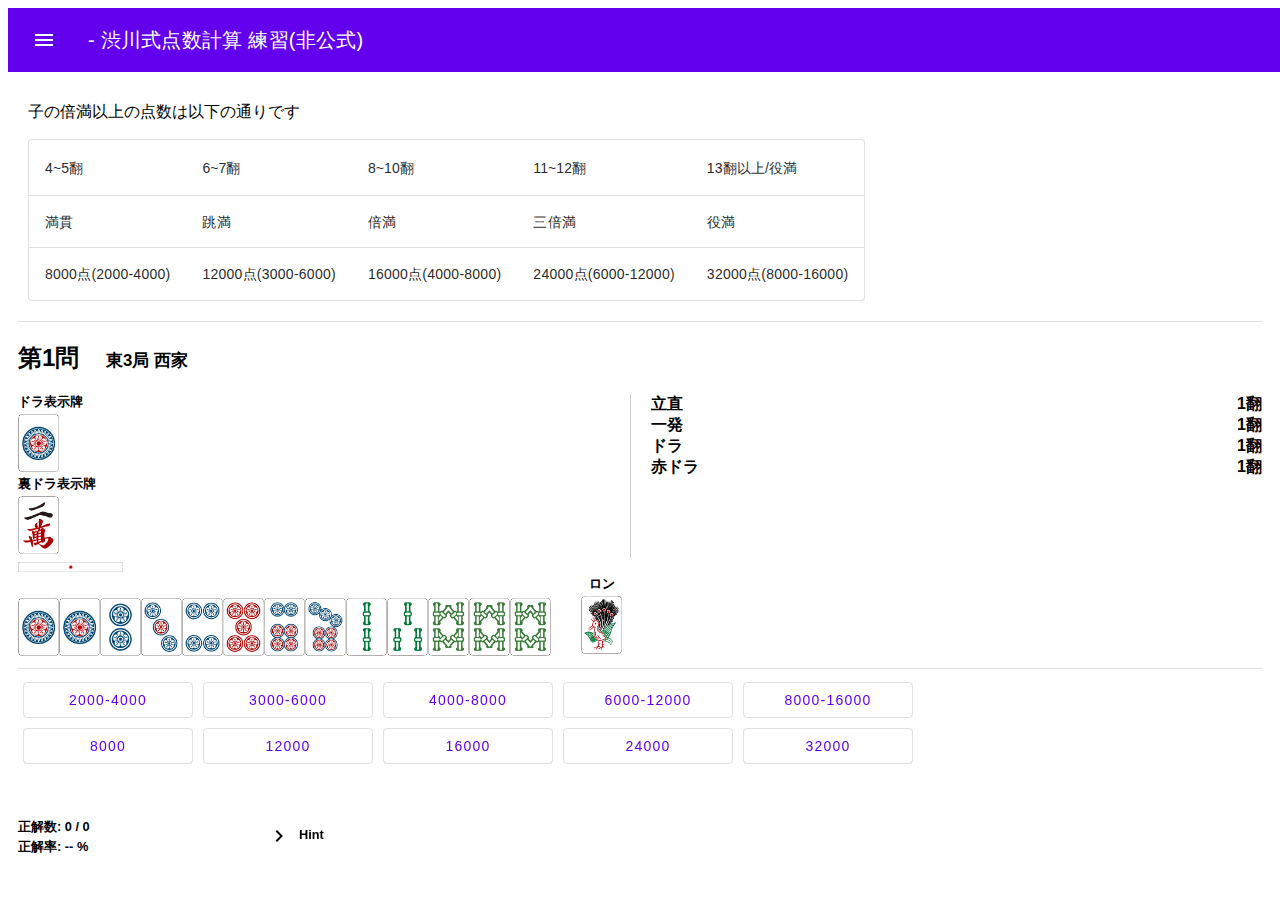
==== commit b0bb54c8: "s" ====
--- a/stage1/index.html
+++ b/stage1/index.html
@@ -1,7 +1,7 @@
 <!DOCTYPE html>
 <html >
 <head><meta charset="utf-8">
-<meta name="viewport" content="width=device-width, initial-scale=1"><link rel="preload" as="fetch" crossorigin="anonymous" href="/stage1/_payload.json"><link rel="modulepreload" as="script" crossorigin href="/_nuxt/entry.cad1bc40.js"><link rel="modulepreload" as="script" crossorigin href="/_nuxt/default.0a722cbb.js"><link rel="modulepreload" as="script" crossorigin href="/_nuxt/stage1.1b848a05.js"><link rel="modulepreload" as="script" crossorigin href="/_nuxt/agari-info.376c8ad5.js"><link rel="preload" as="style" href="/_nuxt/agari-info.55b5c9c4.css"><link rel="prefetch" as="script" crossorigin href="/_nuxt/error-404.76b11181.js"><link rel="prefetch" as="script" crossorigin href="/_nuxt/error-500.50b98ee4.js"><link rel="stylesheet" href="/_nuxt/agari-info.55b5c9c4.css"><style>.success{background-color:#1de9b664}.failure{background-color:#ff525264}.caption{font-size:.8em;font-weight:700;margin-bottom:3px}.kyoku{font-size:.7em;margin-left:20px}hr{border-style:none;border-top:1px solid #e0e0e0}.stage-footer{display:flex;flex-direction:row;width:100%}.stage-footer-left{width:20%}.stage-footer-right{width:80%}.bold{font-weight:700}.description{margin:20px 0 20px 10px}</style><style>.main[data-v-fa3ace47]{height:100%;overflow:auto;width:100%}</style><style>button[data-v-22f781e4]{margin:5px;width:170px}.problem[data-v-22f781e4]{margin-bottom:50px}</style><style>.content[data-v-1d38a231]{padding:10px}</style><style>@charset "UTF-8";@font-face{font-display:swap;font-family:Material Icons;font-style:normal;font-weight:400;src:url(/_nuxt/material-icons.4a4dbc62.woff2) format("woff2"),url(/_nuxt/material-icons.fd84f88b.woff) format("woff")}.material-icons{font-feature-settings:"liga";font-family:Material Icons}@font-face{font-display:swap;font-family:Material Icons Outlined;font-style:normal;font-weight:400;src:url(/_nuxt/material-icons-outlined.35dca8a7.woff2) format("woff2")}.material-icons,.material-icons-outlined{word-wrap:normal;-webkit-font-smoothing:antialiased;-moz-osx-font-smoothing:grayscale;direction:ltr;display:inline-block;font-size:24px;font-style:normal;font-weight:400;letter-spacing:normal;line-height:1;text-rendering:optimizeLegibility;text-transform:none;white-space:nowrap}.material-icons-outlined{font-feature-settings:"liga";font-family:Material Icons Outlined}@font-face{font-display:swap;font-family:Material Icons Round;font-style:normal;font-weight:400;src:url(/_nuxt/material-icons-round.c948f126.woff2) format("woff2")}.material-icons-round{font-feature-settings:"liga";font-family:Material Icons Round}@font-face{font-display:swap;font-family:Material Icons Two Tone;font-style:normal;font-weight:400;src:url(/_nuxt/material-icons-two-tone.1e673ba8.woff2) format("woff2")}.material-icons-round,.material-icons-two-tone{word-wrap:normal;-webkit-font-smoothing:antialiased;-moz-osx-font-smoothing:grayscale;direction:ltr;display:inline-block;font-size:24px;font-style:normal;font-weight:400;letter-spacing:normal;line-height:1;text-rendering:optimizeLegibility;text-transform:none;white-space:nowrap}.material-icons-two-tone{font-feature-settings:"liga";font-family:Material Icons Two Tone}@font-face{font-display:swap;font-family:Material Icons Sharp;font-style:normal;font-weight:400;src:url(/_nuxt/material-icons-sharp.d31bfb81.woff2) format("woff2")}.material-icons-sharp{word-wrap:normal;-webkit-font-smoothing:antialiased;-moz-osx-font-smoothing:grayscale;font-feature-settings:"liga";direction:ltr;display:inline-block;font-family:Material Icons Sharp;font-size:24px;font-style:normal;font-weight:400;letter-spacing:normal;line-height:1;text-rendering:optimizeLegibility;text-transform:none;white-space:nowrap}.material-icons-outlined.md-18,.material-icons-round.md-18,.material-icons-two-tone.md-18,.material-icons.md-18{font-size:18px;height:18px;width:18px}.material-icons-outlined.md-24,.material-icons-round.md-24,.material-icons-two-tone.md-24,.material-icons.md-24{font-size:24px;height:24px;width:24px}.material-icons-outlined.md-36,.material-icons-round.md-36,.material-icons-two-tone.md-36,.material-icons.md-36{font-size:36px;height:36px;width:36px}.material-icons-outlined.md-48,.material-icons-round.md-48,.material-icons-two-tone.md-48,.material-icons.md-48{font-size:48px;height:48px;width:48px}.material-icons-outlined.md-dark,.material-icons-outlined.md-light,.material-icons-round.md-dark,.material-icons-round.md-light,.material-icons-two-tone.md-dark,.material-icons-two-tone.md-light,.material-icons.md-dark,.material-icons.md-light{transition:color .25s}.material-icons-outlined.md-dark,.material-icons-round.md-dark,.material-icons-two-tone.md-dark,.material-icons.md-dark{color:rgba(0,0,0,.54)}.material-icons-outlined.md-dark:hover,.material-icons-round.md-dark:hover,.material-icons-two-tone.md-dark:hover,.material-icons.md-dark:hover{color:rgba(0,0,0,.87)}.material-icons-outlined.md-dark.md-inactive,.material-icons-round.md-dark.md-inactive,.material-icons-two-tone.md-dark.md-inactive,.material-icons.md-dark.md-inactive{color:rgba(0,0,0,.38)}.material-icons-outlined.md-light,.material-icons-round.md-light,.material-icons-two-tone.md-light,.material-icons.md-light{color:hsla(0,0%,100%,.7)}.material-icons-outlined.md-light:hover,.material-icons-round.md-light:hover,.material-icons-two-tone.md-light:hover,.material-icons.md-light:hover{color:#fff}.material-icons-outlined.md-light.md-inactive,.material-icons-round.md-light.md-inactive,.material-icons-two-tone.md-light.md-inactive,.material-icons.md-light.md-inactive{color:hsla(0,0%,100%,.5)}.md-success-icon,.md-success-icon--outlined{border-radius:50%;color:#0f9d58}.md-info-icon,.md-info-icon--outlined{border-radius:50%;color:#4285f4}.md-warning-icon,.md-warning-icon--outlined{border-radius:50%;color:#f4b400}.md-error-icon,.md-error-icon--outlined{border-radius:50%;color:#db4437}.mdc-banner__graphic{background-color:#6200ee;background-color:var(--mdc-theme-primary,#6200ee);color:#fff;color:var(--mdc-theme-surface,#fff)}.mdc-banner__content,.mdc-banner__fixed{min-width:344px}@media (max-width:344px),(max-width:480px){.mdc-banner__content,.mdc-banner__fixed{min-width:100%}}.mdc-banner__content{max-width:720px}.mdc-banner{border-bottom-style:solid;box-sizing:border-box;display:none;flex-shrink:0;height:0;position:relative;width:100%;z-index:1}@media (max-width:480px){.mdc-banner .mdc-banner__fixed{left:0;right:0}.mdc-banner .mdc-banner__text{margin-left:16px;margin-right:36px}.mdc-banner .mdc-banner__text[dir=rtl],[dir=rtl] .mdc-banner .mdc-banner__text{margin-left:36px;margin-right:16px}.mdc-banner.mdc-banner--mobile-stacked .mdc-banner__content{flex-wrap:wrap}.mdc-banner.mdc-banner--mobile-stacked .mdc-banner__graphic{margin-bottom:12px}.mdc-banner.mdc-banner--mobile-stacked .mdc-banner__text{margin-left:16px;margin-right:8px;padding-bottom:4px}.mdc-banner.mdc-banner--mobile-stacked .mdc-banner__text[dir=rtl],[dir=rtl] .mdc-banner.mdc-banner--mobile-stacked .mdc-banner__text{margin-left:8px;margin-right:16px}.mdc-banner.mdc-banner--mobile-stacked .mdc-banner__actions{margin-left:auto}}.mdc-banner--closing,.mdc-banner--open,.mdc-banner--opening{display:flex}.mdc-banner--open{transition:height .3s ease}.mdc-banner--open .mdc-banner__content{transform:translateY(0);transition:transform .3s ease}.mdc-banner--closing{transition:height .25s ease}.mdc-banner--closing .mdc-banner__content{transition:transform .25s ease}.mdc-banner--centered .mdc-banner__content{left:0;margin-left:auto;margin-right:auto;right:0}.mdc-banner__fixed{border-bottom-style:solid;box-sizing:border-box;height:inherit;position:fixed;width:100%}.mdc-banner__content{min-height:52px;position:absolute;transform:translateY(-100%)}.mdc-banner__content,.mdc-banner__graphic-text-wrapper{display:flex;width:100%}.mdc-banner__graphic{flex-shrink:0;margin:16px 0 16px 16px;text-align:center}.mdc-banner__graphic[dir=rtl],[dir=rtl] .mdc-banner__graphic{margin-left:0;margin-right:16px}.mdc-banner__icon{position:relative;top:50%;transform:translateY(-50%)}.mdc-banner__text{align-self:center;flex-grow:1;margin-left:24px;margin-right:90px;padding-bottom:16px;padding-top:16px}.mdc-banner__text[dir=rtl],[dir=rtl] .mdc-banner__text{margin-left:90px;margin-right:24px}.mdc-banner__actions{align-self:flex-end;display:flex;flex-shrink:0;padding:8px 8px 8px 0}.mdc-banner__actions[dir=rtl],[dir=rtl] .mdc-banner__actions{padding-left:8px;padding-right:0}.mdc-banner{background-color:#fff;border-bottom-color:rgba(0,0,0,.12);border-bottom-width:1px;border-radius:0}.mdc-banner .mdc-banner__text{color:#000;font-family:Roboto,sans-serif;font-size:.875rem;font-weight:400;letter-spacing:.0178571429em;line-height:1.25rem}.mdc-banner .mdc-banner__graphic{border-radius:50%;height:40px;width:40px}.mdc-banner .mdc-banner__fixed{background-color:#fff;border-bottom-color:rgba(0,0,0,.12);border-bottom-width:1px}.mdc-banner .mdc-button:not(:disabled){color:#6200ee;color:var(--mdc-text-button-label-text-color,#6200ee)}.mdc-banner .mdc-button .mdc-button__ripple:after,.mdc-banner .mdc-button .mdc-button__ripple:before{background-color:#6200ee;background-color:var(--mdc-text-button-hover-state-layer-color,#6200ee)}.mdc-banner .mdc-button.mdc-ripple-surface--hover .mdc-button__ripple:before,.mdc-banner .mdc-button:hover .mdc-button__ripple:before{opacity:.04;opacity:var(--mdc-text-button-hover-state-layer-opacity,.04)}.mdc-banner .mdc-button.mdc-ripple-upgraded--background-focused .mdc-button__ripple:before,.mdc-banner .mdc-button:not(.mdc-ripple-upgraded):focus .mdc-button__ripple:before{opacity:.12;opacity:var(--mdc-text-button-focus-state-layer-opacity,.12);transition-duration:75ms}.mdc-banner .mdc-button:not(.mdc-ripple-upgraded) .mdc-button__ripple:after{transition:opacity .15s linear}.mdc-banner .mdc-button:not(.mdc-ripple-upgraded):active .mdc-button__ripple:after{opacity:.1;opacity:var(--mdc-text-button-pressed-state-layer-opacity,.1);transition-duration:75ms}.mdc-banner .mdc-button.mdc-ripple-upgraded{--mdc-ripple-fg-opacity:var(--mdc-text-button-pressed-state-layer-opacity,0.1)}.mdc-banner__secondary-action{margin-left:0;margin-right:8px}.mdc-banner__secondary-action[dir=rtl],[dir=rtl] .mdc-banner__secondary-action{margin-left:8px;margin-right:0}.mdc-touch-target-wrapper{display:inline}.mdc-elevation-overlay{background-color:#fff;background-color:var(--mdc-elevation-overlay-color,#fff);border-radius:inherit;opacity:0;opacity:var(--mdc-elevation-overlay-opacity,0);pointer-events:none;position:absolute;transition:opacity .28s cubic-bezier(.4,0,.2,1)}.mdc-button{align-items:center;-webkit-appearance:none;background:transparent;border:none;box-sizing:border-box;display:inline-flex;justify-content:center;line-height:inherit;min-width:64px;outline:none;overflow:visible;position:relative;-webkit-user-select:none;-moz-user-select:none;user-select:none;vertical-align:middle}.mdc-button .mdc-elevation-overlay{height:100%;left:0;top:0;width:100%}.mdc-button::-moz-focus-inner{border:0;padding:0}.mdc-button:active{outline:none}.mdc-button:hover{cursor:pointer}.mdc-button:disabled{cursor:default;pointer-events:none}.mdc-button .mdc-button__icon{display:inline-block;margin-left:0;margin-right:8px;position:relative;vertical-align:top}.mdc-button .mdc-button__icon[dir=rtl],[dir=rtl] .mdc-button .mdc-button__icon{margin-left:8px;margin-right:0}.mdc-button .mdc-button__label{position:relative}.mdc-button .mdc-button__focus-ring{display:none}@media screen and (forced-colors:active){.mdc-button.mdc-ripple-upgraded--background-focused .mdc-button__focus-ring,.mdc-button:not(.mdc-ripple-upgraded):focus .mdc-button__focus-ring{border:2px solid transparent;border-radius:6px;box-sizing:content-box;display:block;height:calc(100% + 4px);left:50%;pointer-events:none;position:absolute;top:50%;transform:translate(-50%,-50%);width:calc(100% + 4px)}}@media screen and (forced-colors:active) and (forced-colors:active){.mdc-button.mdc-ripple-upgraded--background-focused .mdc-button__focus-ring,.mdc-button:not(.mdc-ripple-upgraded):focus .mdc-button__focus-ring{border-color:CanvasText}}@media screen and (forced-colors:active){.mdc-button.mdc-ripple-upgraded--background-focused .mdc-button__focus-ring:after,.mdc-button:not(.mdc-ripple-upgraded):focus .mdc-button__focus-ring:after{border:2px solid transparent;border-radius:8px;content:"";display:block;height:calc(100% + 4px);left:50%;position:absolute;top:50%;transform:translate(-50%,-50%);width:calc(100% + 4px)}}@media screen and (forced-colors:active) and (forced-colors:active){.mdc-button.mdc-ripple-upgraded--background-focused .mdc-button__focus-ring:after,.mdc-button:not(.mdc-ripple-upgraded):focus .mdc-button__focus-ring:after{border-color:CanvasText}}.mdc-button .mdc-button__touch{height:48px;left:0;position:absolute;right:0;top:50%;transform:translateY(-50%)}.mdc-button__label+.mdc-button__icon{margin-left:8px;margin-right:0}.mdc-button__label+.mdc-button__icon[dir=rtl],[dir=rtl] .mdc-button__label+.mdc-button__icon{margin-left:0;margin-right:8px}svg.mdc-button__icon{fill:currentColor}.mdc-button--touch{margin-bottom:6px;margin-top:6px}.mdc-button{-moz-osx-font-smoothing:grayscale;-webkit-font-smoothing:antialiased;font-family:var(--mdc-typography-button-font-family,var(--mdc-typography-font-family,Roboto,sans-serif));padding:0 8px;text-decoration:none;-webkit-text-decoration:var(--mdc-typography-button-text-decoration,none);text-decoration:var(--mdc-typography-button-text-decoration,none)}.mdc-button--unelevated{padding:0 16px;transition:box-shadow .28s cubic-bezier(.4,0,.2,1)}.mdc-button--unelevated.mdc-button--icon-trailing{padding:0 12px 0 16px}.mdc-button--unelevated.mdc-button--icon-leading{padding:0 16px 0 12px}.mdc-button--raised{padding:0 16px;transition:box-shadow .28s cubic-bezier(.4,0,.2,1)}.mdc-button--raised.mdc-button--icon-trailing{padding:0 12px 0 16px}.mdc-button--raised.mdc-button--icon-leading{padding:0 16px 0 12px}.mdc-button--outlined{border-style:solid;transition:border .28s cubic-bezier(.4,0,.2,1)}.mdc-button--outlined .mdc-button__ripple{border-color:transparent;border-style:solid}@keyframes mdc-ripple-fg-radius-in{0%{animation-timing-function:cubic-bezier(.4,0,.2,1);transform:translate(var(--mdc-ripple-fg-translate-start,0)) scale(1)}to{transform:translate(var(--mdc-ripple-fg-translate-end,0)) scale(var(--mdc-ripple-fg-scale,1))}}@keyframes mdc-ripple-fg-opacity-in{0%{animation-timing-function:linear;opacity:0}to{opacity:var(--mdc-ripple-fg-opacity,0)}}@keyframes mdc-ripple-fg-opacity-out{0%{animation-timing-function:linear;opacity:var(--mdc-ripple-fg-opacity,0)}to{opacity:0}}.mdc-button{--mdc-ripple-fg-size:0;--mdc-ripple-left:0;--mdc-ripple-top:0;--mdc-ripple-fg-scale:1;--mdc-ripple-fg-translate-end:0;--mdc-ripple-fg-translate-start:0;-webkit-tap-highlight-color:rgba(0,0,0,0);will-change:transform,opacity}.mdc-button .mdc-button__ripple:after,.mdc-button .mdc-button__ripple:before{border-radius:50%;content:"";opacity:0;pointer-events:none;position:absolute}.mdc-button .mdc-button__ripple:before{transition:opacity 15ms linear,background-color 15ms linear;z-index:1;z-index:var(--mdc-ripple-z-index,1)}.mdc-button .mdc-button__ripple:after{z-index:0;z-index:var(--mdc-ripple-z-index,0)}.mdc-button.mdc-ripple-upgraded .mdc-button__ripple:before{transform:scale(var(--mdc-ripple-fg-scale,1))}.mdc-button.mdc-ripple-upgraded .mdc-button__ripple:after{left:0;top:0;transform:scale(0);transform-origin:center center}.mdc-button.mdc-ripple-upgraded--unbounded .mdc-button__ripple:after{left:var(--mdc-ripple-left,0);top:var(--mdc-ripple-top,0)}.mdc-button.mdc-ripple-upgraded--foreground-activation .mdc-button__ripple:after{animation:mdc-ripple-fg-radius-in 225ms forwards,mdc-ripple-fg-opacity-in 75ms forwards}.mdc-button.mdc-ripple-upgraded--foreground-deactivation .mdc-button__ripple:after{animation:mdc-ripple-fg-opacity-out .15s;transform:translate(var(--mdc-ripple-fg-translate-end,0)) scale(var(--mdc-ripple-fg-scale,1))}.mdc-button .mdc-button__ripple:after,.mdc-button .mdc-button__ripple:before{height:200%;left:-50%;top:-50%;width:200%}.mdc-button.mdc-ripple-upgraded .mdc-button__ripple:after{height:var(--mdc-ripple-fg-size,100%);width:var(--mdc-ripple-fg-size,100%)}.mdc-button__ripple{bottom:0;box-sizing:content-box;left:0;overflow:hidden;position:absolute;right:0;top:0;z-index:0}.mdc-button{border-radius:4px;border-radius:var(--mdc-text-button-container-shape,var(--mdc-shape-small,4px));font-family:Roboto,sans-serif;font-family:var(--mdc-text-button-label-text-font,var(--mdc-typography-button-font-family,var(--mdc-typography-font-family,Roboto,sans-serif)));font-size:.875rem;font-size:var(--mdc-text-button-label-text-size,var(--mdc-typography-button-font-size,.875rem));font-weight:500;font-weight:var(--mdc-text-button-label-text-weight,var(--mdc-typography-button-font-weight,500));height:36px;height:var(--mdc-text-button-container-height,36px);letter-spacing:.0892857143em;letter-spacing:var(--mdc-text-button-label-text-tracking,var(--mdc-typography-button-letter-spacing,.0892857143em));text-transform:uppercase;text-transform:var(--mdc-text-button-label-text-transform,var(--mdc-typography-button-text-transform,uppercase))}.mdc-button:not(:disabled){color:#6200ee;color:var(--mdc-text-button-label-text-color,var(--mdc-theme-primary,#6200ee))}.mdc-button:disabled{color:rgba(0,0,0,.38);color:var(--mdc-text-button-disabled-label-text-color,rgba(0,0,0,.38))}.mdc-button .mdc-button__icon{font-size:1.125rem;font-size:var(--mdc-text-button-with-icon-icon-size,1.125rem);height:1.125rem;height:var(--mdc-text-button-with-icon-icon-size,1.125rem);width:1.125rem;width:var(--mdc-text-button-with-icon-icon-size,1.125rem)}.mdc-button .mdc-button__ripple:after,.mdc-button .mdc-button__ripple:before{background-color:#6200ee;background-color:var(--mdc-text-button-hover-state-layer-color,var(--mdc-theme-primary,#6200ee))}.mdc-button.mdc-ripple-surface--hover .mdc-button__ripple:before,.mdc-button:hover .mdc-button__ripple:before{opacity:.04;opacity:var(--mdc-text-button-hover-state-layer-opacity,.04)}.mdc-button.mdc-ripple-upgraded--background-focused .mdc-button__ripple:before,.mdc-button:not(.mdc-ripple-upgraded):focus .mdc-button__ripple:before{opacity:.12;opacity:var(--mdc-text-button-focus-state-layer-opacity,.12);transition-duration:75ms}.mdc-button:not(.mdc-ripple-upgraded) .mdc-button__ripple:after{transition:opacity .15s linear}.mdc-button:not(.mdc-ripple-upgraded):active .mdc-button__ripple:after{opacity:.12;opacity:var(--mdc-text-button-pressed-state-layer-opacity,.12);transition-duration:75ms}.mdc-button.mdc-ripple-upgraded{--mdc-ripple-fg-opacity:var(--mdc-text-button-pressed-state-layer-opacity,0.12)}.mdc-button .mdc-button__ripple{border-radius:4px;border-radius:var(--mdc-text-button-container-shape,var(--mdc-shape-small,4px))}.mdc-button--unelevated{border-radius:4px;border-radius:var(--mdc-filled-button-container-shape,var(--mdc-shape-small,4px));font-family:Roboto,sans-serif;font-family:var(--mdc-filled-button-label-text-font,var(--mdc-typography-button-font-family,var(--mdc-typography-font-family,Roboto,sans-serif)));font-size:.875rem;font-size:var(--mdc-filled-button-label-text-size,var(--mdc-typography-button-font-size,.875rem));font-weight:500;font-weight:var(--mdc-filled-button-label-text-weight,var(--mdc-typography-button-font-weight,500));height:36px;height:var(--mdc-filled-button-container-height,36px);letter-spacing:.0892857143em;letter-spacing:var(--mdc-filled-button-label-text-tracking,var(--mdc-typography-button-letter-spacing,.0892857143em));text-transform:uppercase;text-transform:var(--mdc-filled-button-label-text-transform,var(--mdc-typography-button-text-transform,uppercase))}.mdc-button--unelevated:not(:disabled){background-color:#6200ee;background-color:var(--mdc-filled-button-container-color,var(--mdc-theme-primary,#6200ee))}.mdc-button--unelevated:disabled{background-color:rgba(0,0,0,.12);background-color:var(--mdc-filled-button-disabled-container-color,rgba(0,0,0,.12))}.mdc-button--unelevated:not(:disabled){color:#fff;color:var(--mdc-filled-button-label-text-color,var(--mdc-theme-on-primary,#fff))}.mdc-button--unelevated:disabled{color:rgba(0,0,0,.38);color:var(--mdc-filled-button-disabled-label-text-color,rgba(0,0,0,.38))}.mdc-button--unelevated .mdc-button__icon{font-size:1.125rem;font-size:var(--mdc-filled-button-with-icon-icon-size,1.125rem);height:1.125rem;height:var(--mdc-filled-button-with-icon-icon-size,1.125rem);width:1.125rem;width:var(--mdc-filled-button-with-icon-icon-size,1.125rem)}.mdc-button--unelevated .mdc-button__ripple:after,.mdc-button--unelevated .mdc-button__ripple:before{background-color:#fff;background-color:var(--mdc-filled-button-hover-state-layer-color,var(--mdc-theme-on-primary,#fff))}.mdc-button--unelevated.mdc-ripple-surface--hover .mdc-button__ripple:before,.mdc-button--unelevated:hover .mdc-button__ripple:before{opacity:.08;opacity:var(--mdc-filled-button-hover-state-layer-opacity,.08)}.mdc-button--unelevated.mdc-ripple-upgraded--background-focused .mdc-button__ripple:before,.mdc-button--unelevated:not(.mdc-ripple-upgraded):focus .mdc-button__ripple:before{opacity:.24;opacity:var(--mdc-filled-button-focus-state-layer-opacity,.24);transition-duration:75ms}.mdc-button--unelevated:not(.mdc-ripple-upgraded) .mdc-button__ripple:after{transition:opacity .15s linear}.mdc-button--unelevated:not(.mdc-ripple-upgraded):active .mdc-button__ripple:after{opacity:.24;opacity:var(--mdc-filled-button-pressed-state-layer-opacity,.24);transition-duration:75ms}.mdc-button--unelevated.mdc-ripple-upgraded{--mdc-ripple-fg-opacity:var(--mdc-filled-button-pressed-state-layer-opacity,0.24)}.mdc-button--unelevated .mdc-button__ripple{border-radius:4px;border-radius:var(--mdc-filled-button-container-shape,var(--mdc-shape-small,4px))}.mdc-button--raised{--mdc-elevation-box-shadow-for-gss:0px 3px 1px -2px rgba(0,0,0,.2),0px 2px 2px 0px rgba(0,0,0,.14),0px 1px 5px 0px rgba(0,0,0,.12);border-radius:4px;border-radius:var(--mdc-protected-button-container-shape,var(--mdc-shape-small,4px));box-shadow:0 3px 1px -2px rgba(0,0,0,.2),0 2px 2px 0 rgba(0,0,0,.14),0 1px 5px 0 rgba(0,0,0,.12);box-shadow:var(--mdc-protected-button-container-elevation,var(--mdc-elevation-box-shadow-for-gss));font-family:Roboto,sans-serif;font-family:var(--mdc-protected-button-label-text-font,var(--mdc-typography-button-font-family,var(--mdc-typography-font-family,Roboto,sans-serif)));font-size:.875rem;font-size:var(--mdc-protected-button-label-text-size,var(--mdc-typography-button-font-size,.875rem));font-weight:500;font-weight:var(--mdc-protected-button-label-text-weight,var(--mdc-typography-button-font-weight,500));height:36px;height:var(--mdc-protected-button-container-height,36px);letter-spacing:.0892857143em;letter-spacing:var(--mdc-protected-button-label-text-tracking,var(--mdc-typography-button-letter-spacing,.0892857143em));text-transform:uppercase;text-transform:var(--mdc-protected-button-label-text-transform,var(--mdc-typography-button-text-transform,uppercase))}.mdc-button--raised:not(:disabled){background-color:#6200ee;background-color:var(--mdc-protected-button-container-color,var(--mdc-theme-primary,#6200ee))}.mdc-button--raised:disabled{background-color:rgba(0,0,0,.12);background-color:var(--mdc-protected-button-disabled-container-color,rgba(0,0,0,.12))}.mdc-button--raised:not(:disabled){color:#fff;color:var(--mdc-protected-button-label-text-color,var(--mdc-theme-on-primary,#fff))}.mdc-button--raised:disabled{color:rgba(0,0,0,.38);color:var(--mdc-protected-button-disabled-label-text-color,rgba(0,0,0,.38))}.mdc-button--raised .mdc-button__icon{font-size:1.125rem;font-size:var(--mdc-protected-button-with-icon-icon-size,1.125rem);height:1.125rem;height:var(--mdc-protected-button-with-icon-icon-size,1.125rem);width:1.125rem;width:var(--mdc-protected-button-with-icon-icon-size,1.125rem)}.mdc-button--raised .mdc-button__ripple:after,.mdc-button--raised .mdc-button__ripple:before{background-color:#fff;background-color:var(--mdc-protected-button-hover-state-layer-color,var(--mdc-theme-on-primary,#fff))}.mdc-button--raised.mdc-ripple-surface--hover .mdc-button__ripple:before,.mdc-button--raised:hover .mdc-button__ripple:before{opacity:.08;opacity:var(--mdc-protected-button-hover-state-layer-opacity,.08)}.mdc-button--raised.mdc-ripple-upgraded--background-focused .mdc-button__ripple:before,.mdc-button--raised:not(.mdc-ripple-upgraded):focus .mdc-button__ripple:before{opacity:.24;opacity:var(--mdc-protected-button-focus-state-layer-opacity,.24);transition-duration:75ms}.mdc-button--raised:not(.mdc-ripple-upgraded) .mdc-button__ripple:after{transition:opacity .15s linear}.mdc-button--raised:not(.mdc-ripple-upgraded):active .mdc-button__ripple:after{opacity:.24;opacity:var(--mdc-protected-button-pressed-state-layer-opacity,.24);transition-duration:75ms}.mdc-button--raised.mdc-ripple-upgraded{--mdc-ripple-fg-opacity:var(--mdc-protected-button-pressed-state-layer-opacity,0.24)}.mdc-button--raised .mdc-button__ripple{border-radius:4px;border-radius:var(--mdc-protected-button-container-shape,var(--mdc-shape-small,4px))}.mdc-button--raised.mdc-ripple-upgraded--background-focused,.mdc-button--raised:not(.mdc-ripple-upgraded):focus{--mdc-elevation-box-shadow-for-gss:0px 2px 4px -1px rgba(0,0,0,.2),0px 4px 5px 0px rgba(0,0,0,.14),0px 1px 10px 0px rgba(0,0,0,.12);box-shadow:0 2px 4px -1px rgba(0,0,0,.2),0 4px 5px 0 rgba(0,0,0,.14),0 1px 10px 0 rgba(0,0,0,.12);box-shadow:var(--mdc-protected-button-focus-container-elevation,var(--mdc-elevation-box-shadow-for-gss))}.mdc-button--raised:hover{--mdc-elevation-box-shadow-for-gss:0px 2px 4px -1px rgba(0,0,0,.2),0px 4px 5px 0px rgba(0,0,0,.14),0px 1px 10px 0px rgba(0,0,0,.12);box-shadow:0 2px 4px -1px rgba(0,0,0,.2),0 4px 5px 0 rgba(0,0,0,.14),0 1px 10px 0 rgba(0,0,0,.12);box-shadow:var(--mdc-protected-button-hover-container-elevation,var(--mdc-elevation-box-shadow-for-gss))}.mdc-button--raised:not(:disabled):active{--mdc-elevation-box-shadow-for-gss:0px 5px 5px -3px rgba(0,0,0,.2),0px 8px 10px 1px rgba(0,0,0,.14),0px 3px 14px 2px rgba(0,0,0,.12);box-shadow:0 5px 5px -3px rgba(0,0,0,.2),0 8px 10px 1px rgba(0,0,0,.14),0 3px 14px 2px rgba(0,0,0,.12);box-shadow:var(--mdc-protected-button-pressed-container-elevation,var(--mdc-elevation-box-shadow-for-gss))}.mdc-button--raised:disabled{--mdc-elevation-box-shadow-for-gss:0px 0px 0px 0px rgba(0,0,0,.2),0px 0px 0px 0px rgba(0,0,0,.14),0px 0px 0px 0px rgba(0,0,0,.12);box-shadow:0 0 0 0 rgba(0,0,0,.2),0 0 0 0 rgba(0,0,0,.14),0 0 0 0 rgba(0,0,0,.12);box-shadow:var(--mdc-protected-button-disabled-container-elevation,var(--mdc-elevation-box-shadow-for-gss))}.mdc-button--outlined{border-radius:4px;border-radius:var(--mdc-outlined-button-container-shape,var(--mdc-shape-small,4px));border-width:1px;border-width:var(--mdc-outlined-button-outline-width,1px);font-family:Roboto,sans-serif;font-family:var(--mdc-outlined-button-label-text-font,var(--mdc-typography-button-font-family,var(--mdc-typography-font-family,Roboto,sans-serif)));font-size:.875rem;font-size:var(--mdc-outlined-button-label-text-size,var(--mdc-typography-button-font-size,.875rem));font-weight:500;font-weight:var(--mdc-outlined-button-label-text-weight,var(--mdc-typography-button-font-weight,500));height:36px;height:var(--mdc-outlined-button-container-height,36px);letter-spacing:.0892857143em;letter-spacing:var(--mdc-outlined-button-label-text-tracking,var(--mdc-typography-button-letter-spacing,.0892857143em));padding:0 15px;text-transform:uppercase;text-transform:var(--mdc-outlined-button-label-text-transform,var(--mdc-typography-button-text-transform,uppercase))}.mdc-button--outlined:not(:disabled){color:#6200ee;color:var(--mdc-outlined-button-label-text-color,var(--mdc-theme-primary,#6200ee))}.mdc-button--outlined:disabled{color:rgba(0,0,0,.38);color:var(--mdc-outlined-button-disabled-label-text-color,rgba(0,0,0,.38))}.mdc-button--outlined .mdc-button__icon{font-size:1.125rem;font-size:var(--mdc-outlined-button-with-icon-icon-size,1.125rem);height:1.125rem;height:var(--mdc-outlined-button-with-icon-icon-size,1.125rem);width:1.125rem;width:var(--mdc-outlined-button-with-icon-icon-size,1.125rem)}.mdc-button--outlined .mdc-button__ripple:after,.mdc-button--outlined .mdc-button__ripple:before{background-color:#6200ee;background-color:var(--mdc-outlined-button-hover-state-layer-color,var(--mdc-theme-primary,#6200ee))}.mdc-button--outlined.mdc-ripple-surface--hover .mdc-button__ripple:before,.mdc-button--outlined:hover .mdc-button__ripple:before{opacity:.04;opacity:var(--mdc-outlined-button-hover-state-layer-opacity,.04)}.mdc-button--outlined.mdc-ripple-upgraded--background-focused .mdc-button__ripple:before,.mdc-button--outlined:not(.mdc-ripple-upgraded):focus .mdc-button__ripple:before{opacity:.12;opacity:var(--mdc-outlined-button-focus-state-layer-opacity,.12);transition-duration:75ms}.mdc-button--outlined:not(.mdc-ripple-upgraded) .mdc-button__ripple:after{transition:opacity .15s linear}.mdc-button--outlined:not(.mdc-ripple-upgraded):active .mdc-button__ripple:after{opacity:.12;opacity:var(--mdc-outlined-button-pressed-state-layer-opacity,.12);transition-duration:75ms}.mdc-button--outlined.mdc-ripple-upgraded{--mdc-ripple-fg-opacity:var(--mdc-outlined-button-pressed-state-layer-opacity,0.12)}.mdc-button--outlined .mdc-button__ripple{border-radius:4px;border-radius:var(--mdc-outlined-button-container-shape,var(--mdc-shape-small,4px))}.mdc-button--outlined:not(:disabled){border-color:rgba(0,0,0,.12);border-color:var(--mdc-outlined-button-outline-color,rgba(0,0,0,.12))}.mdc-button--outlined:disabled{border-color:rgba(0,0,0,.12);border-color:var(--mdc-outlined-button-disabled-outline-color,rgba(0,0,0,.12))}.mdc-button--outlined.mdc-button--icon-trailing{padding:0 11px 0 15px}.mdc-button--outlined.mdc-button--icon-leading{padding:0 15px 0 11px}.mdc-button--outlined .mdc-button__ripple{border-width:1px;border-width:var(--mdc-outlined-button-outline-width,1px);bottom:-1px;left:-1px;right:-1px;top:-1px}.mdc-button--outlined .mdc-button__touch{left:-1px;left:calc(var(--mdc-outlined-button-outline-width, 1px)*-1);width:calc(100% + 2px);width:calc(100% + var(--mdc-outlined-button-outline-width, 1px)*2)}.mdc-button--outlined .mdc-button__icon,.mdc-button--raised .mdc-button__icon,.mdc-button--unelevated .mdc-button__icon{margin-left:-4px;margin-right:8px}.mdc-button--outlined .mdc-button__icon[dir=rtl],.mdc-button--outlined .mdc-button__label+.mdc-button__icon,.mdc-button--raised .mdc-button__icon[dir=rtl],.mdc-button--raised .mdc-button__label+.mdc-button__icon,.mdc-button--unelevated .mdc-button__icon[dir=rtl],.mdc-button--unelevated .mdc-button__label+.mdc-button__icon,[dir=rtl] .mdc-button--outlined .mdc-button__icon,[dir=rtl] .mdc-button--raised .mdc-button__icon,[dir=rtl] .mdc-button--unelevated .mdc-button__icon{margin-left:8px;margin-right:-4px}.mdc-button--outlined .mdc-button__label+.mdc-button__icon[dir=rtl],.mdc-button--raised .mdc-button__label+.mdc-button__icon[dir=rtl],.mdc-button--unelevated .mdc-button__label+.mdc-button__icon[dir=rtl],[dir=rtl] .mdc-button--outlined .mdc-button__label+.mdc-button__icon,[dir=rtl] .mdc-button--raised .mdc-button__label+.mdc-button__icon,[dir=rtl] .mdc-button--unelevated .mdc-button__label+.mdc-button__icon{margin-left:-4px;margin-right:8px}.mdc-card{background-color:#fff;background-color:var(--mdc-theme-surface,#fff);border-radius:4px;border-radius:var(--mdc-shape-medium,4px);box-shadow:0 2px 1px -1px rgba(0,0,0,.2),0 1px 1px 0 rgba(0,0,0,.14),0 1px 3px 0 rgba(0,0,0,.12);box-sizing:border-box;display:flex;flex-direction:column;position:relative}.mdc-card .mdc-elevation-overlay,.mdc-card:after{height:100%;left:0;top:0;width:100%}.mdc-card:after{border:1px solid transparent;border-radius:4px;border-radius:var(--mdc-shape-medium,4px);border-radius:inherit;box-sizing:border-box;content:"";pointer-events:none;position:absolute}@media screen and (forced-colors:active){.mdc-card:after{border-color:CanvasText}}.mdc-card--outlined{border:1px solid #e0e0e0;box-shadow:0 0 0 0 rgba(0,0,0,.2),0 0 0 0 rgba(0,0,0,.14),0 0 0 0 rgba(0,0,0,.12)}.mdc-card--outlined:after{border:none}.mdc-card__content{border-radius:inherit;height:100%}.mdc-card__media{background-position:50%;background-repeat:no-repeat;background-size:cover;box-sizing:border-box;position:relative}.mdc-card__media:before{content:"";display:block}.mdc-card__media:first-child{border-top-left-radius:inherit;border-top-right-radius:inherit}.mdc-card__media:last-child{border-bottom-left-radius:inherit;border-bottom-right-radius:inherit}.mdc-card__media--square:before{margin-top:100%}.mdc-card__media--16-9:before{margin-top:56.25%}.mdc-card__media-content{bottom:0;box-sizing:border-box;left:0;position:absolute;right:0;top:0}.mdc-card__primary-action{box-sizing:border-box;color:inherit;cursor:pointer;display:flex;flex-direction:column;outline:none;overflow:hidden;position:relative;text-decoration:none}.mdc-card__primary-action:first-child{border-top-left-radius:inherit;border-top-right-radius:inherit}.mdc-card__primary-action:last-child{border-bottom-left-radius:inherit;border-bottom-right-radius:inherit}.mdc-card__actions{align-items:center;box-sizing:border-box;display:flex;flex-direction:row;min-height:52px;padding:8px}.mdc-card__actions--full-bleed{padding:0}.mdc-card__action-buttons,.mdc-card__action-icons{align-items:center;box-sizing:border-box;display:flex;flex-direction:row}.mdc-card__action-icons{color:rgba(0,0,0,.6);flex-grow:1;justify-content:flex-end}.mdc-card__action-buttons+.mdc-card__action-icons{margin-left:16px;margin-right:0}.mdc-card__action-buttons+.mdc-card__action-icons[dir=rtl],[dir=rtl] .mdc-card__action-buttons+.mdc-card__action-icons{margin-left:0;margin-right:16px}.mdc-card__action{align-items:center;box-sizing:border-box;cursor:pointer;display:inline-flex;flex-direction:row;justify-content:center;-webkit-user-select:none;-moz-user-select:none;user-select:none}.mdc-card__action:focus{outline:none}.mdc-card__action--button{margin-left:0;margin-right:8px;padding:0 8px}.mdc-card__action--button[dir=rtl],[dir=rtl] .mdc-card__action--button{margin-left:8px;margin-right:0}.mdc-card__action--button:last-child,.mdc-card__action--button:last-child[dir=rtl],[dir=rtl] .mdc-card__action--button:last-child{margin-left:0;margin-right:0}.mdc-card__actions--full-bleed .mdc-card__action--button{height:auto;justify-content:space-between;margin:0;max-height:none;padding:8px 16px;text-align:left;width:100%}.mdc-card__actions--full-bleed .mdc-card__action--button[dir=rtl],[dir=rtl] .mdc-card__actions--full-bleed .mdc-card__action--button{text-align:right}.mdc-card__action--icon{margin:-6px 0;padding:12px}.mdc-card__action--icon:not(:disabled){color:rgba(0,0,0,.6)}.mdc-card__primary-action{--mdc-ripple-fg-size:0;--mdc-ripple-left:0;--mdc-ripple-top:0;--mdc-ripple-fg-scale:1;--mdc-ripple-fg-translate-end:0;--mdc-ripple-fg-translate-start:0;-webkit-tap-highlight-color:rgba(0,0,0,0);will-change:transform,opacity}.mdc-card__primary-action .mdc-card__ripple:after,.mdc-card__primary-action .mdc-card__ripple:before{border-radius:50%;content:"";opacity:0;pointer-events:none;position:absolute}.mdc-card__primary-action .mdc-card__ripple:before{transition:opacity 15ms linear,background-color 15ms linear;z-index:1;z-index:var(--mdc-ripple-z-index,1)}.mdc-card__primary-action .mdc-card__ripple:after{z-index:0;z-index:var(--mdc-ripple-z-index,0)}.mdc-card__primary-action.mdc-ripple-upgraded .mdc-card__ripple:before{transform:scale(var(--mdc-ripple-fg-scale,1))}.mdc-card__primary-action.mdc-ripple-upgraded .mdc-card__ripple:after{left:0;top:0;transform:scale(0);transform-origin:center center}.mdc-card__primary-action.mdc-ripple-upgraded--unbounded .mdc-card__ripple:after{left:var(--mdc-ripple-left,0);top:var(--mdc-ripple-top,0)}.mdc-card__primary-action.mdc-ripple-upgraded--foreground-activation .mdc-card__ripple:after{animation:mdc-ripple-fg-radius-in 225ms forwards,mdc-ripple-fg-opacity-in 75ms forwards}.mdc-card__primary-action.mdc-ripple-upgraded--foreground-deactivation .mdc-card__ripple:after{animation:mdc-ripple-fg-opacity-out .15s;transform:translate(var(--mdc-ripple-fg-translate-end,0)) scale(var(--mdc-ripple-fg-scale,1))}.mdc-card__primary-action .mdc-card__ripple:after,.mdc-card__primary-action .mdc-card__ripple:before{height:200%;left:-50%;top:-50%;width:200%}.mdc-card__primary-action.mdc-ripple-upgraded .mdc-card__ripple:after{height:var(--mdc-ripple-fg-size,100%);width:var(--mdc-ripple-fg-size,100%)}.mdc-card__primary-action .mdc-card__ripple:after,.mdc-card__primary-action .mdc-card__ripple:before{background-color:#000;background-color:var(--mdc-ripple-color,#000)}.mdc-card__primary-action.mdc-ripple-surface--hover .mdc-card__ripple:before,.mdc-card__primary-action:hover .mdc-card__ripple:before{opacity:.04;opacity:var(--mdc-ripple-hover-opacity,.04)}.mdc-card__primary-action.mdc-ripple-upgraded--background-focused .mdc-card__ripple:before,.mdc-card__primary-action:not(.mdc-ripple-upgraded):focus .mdc-card__ripple:before{opacity:.12;opacity:var(--mdc-ripple-focus-opacity,.12);transition-duration:75ms}.mdc-card__primary-action:not(.mdc-ripple-upgraded) .mdc-card__ripple:after{transition:opacity .15s linear}.mdc-card__primary-action:not(.mdc-ripple-upgraded):active .mdc-card__ripple:after{opacity:.12;opacity:var(--mdc-ripple-press-opacity,.12);transition-duration:75ms}.mdc-card__primary-action.mdc-ripple-upgraded{--mdc-ripple-fg-opacity:var(--mdc-ripple-press-opacity,0.12)}.mdc-card__primary-action .mdc-card__ripple{box-sizing:content-box;height:100%;left:0;overflow:hidden;pointer-events:none;position:absolute;top:0;width:100%}.mdc-card__primary-action.mdc-ripple-upgraded--background-focused:after,.mdc-card__primary-action:not(.mdc-ripple-upgraded):focus:after{border:5px double transparent;border-radius:inherit;box-sizing:border-box;content:"";height:100%;left:0;pointer-events:none;position:absolute;top:0;width:100%}@media screen and (forced-colors:active){.mdc-card__primary-action.mdc-ripple-upgraded--background-focused:after,.mdc-card__primary-action:not(.mdc-ripple-upgraded):focus:after{border-color:CanvasText}}.mdc-checkbox{margin:0;margin:calc((var(--mdc-checkbox-touch-target-size, 40px) - 40px)/2);padding:11px;padding:calc((var(--mdc-checkbox-ripple-size, 40px) - 18px)/2)}.mdc-checkbox .mdc-checkbox__ripple:after,.mdc-checkbox .mdc-checkbox__ripple:before{background-color:#000;background-color:var(--mdc-ripple-color,#000)}.mdc-checkbox.mdc-ripple-surface--hover .mdc-checkbox__ripple:before,.mdc-checkbox:hover .mdc-checkbox__ripple:before{opacity:.04;opacity:var(--mdc-ripple-hover-opacity,.04)}.mdc-checkbox.mdc-ripple-upgraded--background-focused .mdc-checkbox__ripple:before,.mdc-checkbox:not(.mdc-ripple-upgraded):focus .mdc-checkbox__ripple:before{opacity:.12;opacity:var(--mdc-ripple-focus-opacity,.12);transition-duration:75ms}.mdc-checkbox:not(.mdc-ripple-upgraded) .mdc-checkbox__ripple:after{transition:opacity .15s linear}.mdc-checkbox:not(.mdc-ripple-upgraded):active .mdc-checkbox__ripple:after{opacity:.12;opacity:var(--mdc-ripple-press-opacity,.12);transition-duration:75ms}.mdc-checkbox.mdc-ripple-upgraded{--mdc-ripple-fg-opacity:var(--mdc-ripple-press-opacity,0.12)}.mdc-checkbox.mdc-checkbox--selected .mdc-checkbox__ripple:after,.mdc-checkbox.mdc-checkbox--selected .mdc-checkbox__ripple:before{background-color:#018786;background-color:var(--mdc-ripple-color,var(--mdc-theme-secondary,#018786))}.mdc-checkbox.mdc-checkbox--selected.mdc-ripple-surface--hover .mdc-checkbox__ripple:before,.mdc-checkbox.mdc-checkbox--selected:hover .mdc-checkbox__ripple:before{opacity:.04;opacity:var(--mdc-ripple-hover-opacity,.04)}.mdc-checkbox.mdc-checkbox--selected.mdc-ripple-upgraded--background-focused .mdc-checkbox__ripple:before,.mdc-checkbox.mdc-checkbox--selected:not(.mdc-ripple-upgraded):focus .mdc-checkbox__ripple:before{opacity:.12;opacity:var(--mdc-ripple-focus-opacity,.12);transition-duration:75ms}.mdc-checkbox.mdc-checkbox--selected:not(.mdc-ripple-upgraded) .mdc-checkbox__ripple:after{transition:opacity .15s linear}.mdc-checkbox.mdc-checkbox--selected:not(.mdc-ripple-upgraded):active .mdc-checkbox__ripple:after{opacity:.12;opacity:var(--mdc-ripple-press-opacity,.12);transition-duration:75ms}.mdc-checkbox.mdc-checkbox--selected.mdc-ripple-upgraded{--mdc-ripple-fg-opacity:var(--mdc-ripple-press-opacity,0.12)}.mdc-checkbox.mdc-ripple-upgraded--background-focused.mdc-checkbox--selected .mdc-checkbox__ripple:after,.mdc-checkbox.mdc-ripple-upgraded--background-focused.mdc-checkbox--selected .mdc-checkbox__ripple:before{background-color:#018786;background-color:var(--mdc-ripple-color,var(--mdc-theme-secondary,#018786))}.mdc-checkbox .mdc-checkbox__background{left:11px;left:calc((var(--mdc-checkbox-ripple-size, 40px) - 18px)/2);top:11px;top:calc((var(--mdc-checkbox-ripple-size, 40px) - 18px)/2)}.mdc-checkbox .mdc-checkbox__native-control{height:40px;height:var(--mdc-checkbox-touch-target-size,40px);left:0;left:calc((40px - var(--mdc-checkbox-touch-target-size, 40px))/2);right:0;right:calc((40px - var(--mdc-checkbox-touch-target-size, 40px))/2);top:0;top:calc((40px - var(--mdc-checkbox-touch-target-size, 40px))/2);width:40px;width:var(--mdc-checkbox-touch-target-size,40px)}.mdc-checkbox .mdc-checkbox__native-control:enabled:not(:checked):not(:indeterminate):not([data-indeterminate=true])~.mdc-checkbox__background{background-color:transparent;border-color:rgba(0,0,0,.54);border-color:var(--mdc-checkbox-unchecked-color,rgba(0,0,0,.54))}.mdc-checkbox .mdc-checkbox__native-control:enabled:checked~.mdc-checkbox__background,.mdc-checkbox .mdc-checkbox__native-control:enabled:indeterminate~.mdc-checkbox__background,.mdc-checkbox .mdc-checkbox__native-control[data-indeterminate=true]:enabled~.mdc-checkbox__background{background-color:#018786;background-color:var(--mdc-checkbox-checked-color,var(--mdc-theme-secondary,#018786));border-color:#018786;border-color:var(--mdc-checkbox-checked-color,var(--mdc-theme-secondary,#018786))}@keyframes mdc-checkbox-fade-in-background-8A000000FF01878600000000FF018786{0%{background-color:transparent;border-color:rgba(0,0,0,.54);border-color:var(--mdc-checkbox-unchecked-color,rgba(0,0,0,.54))}50%{background-color:#018786;background-color:var(--mdc-checkbox-checked-color,var(--mdc-theme-secondary,#018786));border-color:#018786;border-color:var(--mdc-checkbox-checked-color,var(--mdc-theme-secondary,#018786))}}@keyframes mdc-checkbox-fade-out-background-8A000000FF01878600000000FF018786{0%,80%{background-color:#018786;background-color:var(--mdc-checkbox-checked-color,var(--mdc-theme-secondary,#018786));border-color:#018786;border-color:var(--mdc-checkbox-checked-color,var(--mdc-theme-secondary,#018786))}to{background-color:transparent;border-color:rgba(0,0,0,.54);border-color:var(--mdc-checkbox-unchecked-color,rgba(0,0,0,.54))}}.mdc-checkbox.mdc-checkbox--anim-unchecked-checked .mdc-checkbox__native-control:enabled~.mdc-checkbox__background,.mdc-checkbox.mdc-checkbox--anim-unchecked-indeterminate .mdc-checkbox__native-control:enabled~.mdc-checkbox__background{animation-name:mdc-checkbox-fade-in-background-8A000000FF01878600000000FF018786}.mdc-checkbox.mdc-checkbox--anim-checked-unchecked .mdc-checkbox__native-control:enabled~.mdc-checkbox__background,.mdc-checkbox.mdc-checkbox--anim-indeterminate-unchecked .mdc-checkbox__native-control:enabled~.mdc-checkbox__background{animation-name:mdc-checkbox-fade-out-background-8A000000FF01878600000000FF018786}.mdc-checkbox .mdc-checkbox__native-control[disabled]:not(:checked):not(:indeterminate):not([data-indeterminate=true])~.mdc-checkbox__background{background-color:transparent;border-color:rgba(0,0,0,.38);border-color:var(--mdc-checkbox-disabled-color,rgba(0,0,0,.38))}.mdc-checkbox .mdc-checkbox__native-control[data-indeterminate=true][disabled]~.mdc-checkbox__background,.mdc-checkbox .mdc-checkbox__native-control[disabled]:checked~.mdc-checkbox__background,.mdc-checkbox .mdc-checkbox__native-control[disabled]:indeterminate~.mdc-checkbox__background{background-color:rgba(0,0,0,.38);background-color:var(--mdc-checkbox-disabled-color,rgba(0,0,0,.38));border-color:transparent}.mdc-checkbox .mdc-checkbox__native-control:enabled~.mdc-checkbox__background .mdc-checkbox__checkmark{color:#fff;color:var(--mdc-checkbox-ink-color,#fff)}.mdc-checkbox .mdc-checkbox__native-control:enabled~.mdc-checkbox__background .mdc-checkbox__mixedmark{border-color:#fff;border-color:var(--mdc-checkbox-ink-color,#fff)}.mdc-checkbox .mdc-checkbox__native-control:disabled~.mdc-checkbox__background .mdc-checkbox__checkmark{color:#fff;color:var(--mdc-checkbox-ink-color,#fff)}.mdc-checkbox .mdc-checkbox__native-control:disabled~.mdc-checkbox__background .mdc-checkbox__mixedmark{border-color:#fff;border-color:var(--mdc-checkbox-ink-color,#fff)}@keyframes mdc-checkbox-unchecked-checked-checkmark-path{0%,50%{stroke-dashoffset:29.7833385}50%{animation-timing-function:cubic-bezier(0,0,.2,1)}to{stroke-dashoffset:0}}@keyframes mdc-checkbox-unchecked-indeterminate-mixedmark{0%,68.2%{transform:scaleX(0)}68.2%{animation-timing-function:cubic-bezier(0,0,0,1)}to{transform:scaleX(1)}}@keyframes mdc-checkbox-checked-unchecked-checkmark-path{0%{stroke-dashoffset:0;animation-timing-function:cubic-bezier(.4,0,1,1);opacity:1}to{stroke-dashoffset:-29.7833385;opacity:0}}@keyframes mdc-checkbox-checked-indeterminate-checkmark{0%{animation-timing-function:cubic-bezier(0,0,.2,1);opacity:1;transform:rotate(0deg)}to{opacity:0;transform:rotate(45deg)}}@keyframes mdc-checkbox-indeterminate-checked-checkmark{0%{animation-timing-function:cubic-bezier(.14,0,0,1);opacity:0;transform:rotate(45deg)}to{opacity:1;transform:rotate(1turn)}}@keyframes mdc-checkbox-checked-indeterminate-mixedmark{0%{animation-timing-function:mdc-animation-deceleration-curve-timing-function;opacity:0;transform:rotate(-45deg)}to{opacity:1;transform:rotate(0deg)}}@keyframes mdc-checkbox-indeterminate-checked-mixedmark{0%{animation-timing-function:cubic-bezier(.14,0,0,1);opacity:1;transform:rotate(0deg)}to{opacity:0;transform:rotate(315deg)}}@keyframes mdc-checkbox-indeterminate-unchecked-mixedmark{0%{animation-timing-function:linear;opacity:1;transform:scaleX(1)}32.8%,to{opacity:0;transform:scaleX(0)}}.mdc-checkbox{box-sizing:content-box;cursor:pointer;display:inline-block;flex:0 0 18px;height:18px;line-height:0;position:relative;vertical-align:bottom;white-space:nowrap;width:18px}.mdc-checkbox.mdc-ripple-upgraded--background-focused .mdc-checkbox__focus-ring,.mdc-checkbox:not(.mdc-ripple-upgraded):focus .mdc-checkbox__focus-ring{border:2px solid transparent;border-radius:6px;box-sizing:content-box;height:100%;left:50%;pointer-events:none;position:absolute;top:50%;transform:translate(-50%,-50%);width:100%}@media screen and (forced-colors:active){.mdc-checkbox.mdc-ripple-upgraded--background-focused .mdc-checkbox__focus-ring,.mdc-checkbox:not(.mdc-ripple-upgraded):focus .mdc-checkbox__focus-ring{border-color:CanvasText}}.mdc-checkbox.mdc-ripple-upgraded--background-focused .mdc-checkbox__focus-ring:after,.mdc-checkbox:not(.mdc-ripple-upgraded):focus .mdc-checkbox__focus-ring:after{border:2px solid transparent;border-radius:8px;content:"";display:block;height:calc(100% + 4px);left:50%;position:absolute;top:50%;transform:translate(-50%,-50%);width:calc(100% + 4px)}@media screen and (forced-colors:active){.mdc-checkbox.mdc-ripple-upgraded--background-focused .mdc-checkbox__focus-ring:after,.mdc-checkbox:not(.mdc-ripple-upgraded):focus .mdc-checkbox__focus-ring:after{border-color:CanvasText}}@media (-ms-high-contrast:none){.mdc-checkbox .mdc-checkbox__focus-ring{display:none}}@media (-ms-high-contrast:active),screen and (forced-colors:active){.mdc-checkbox__mixedmark{margin:0 1px}}.mdc-checkbox--disabled{cursor:default;pointer-events:none}.mdc-checkbox__background{align-items:center;background-color:transparent;border:2px solid;border-radius:2px;box-sizing:border-box;display:inline-flex;height:18px;justify-content:center;pointer-events:none;position:absolute;transition:background-color 90ms cubic-bezier(.4,0,.6,1) 0ms,border-color 90ms cubic-bezier(.4,0,.6,1) 0ms;width:18px;will-change:background-color,border-color}.mdc-checkbox__checkmark{bottom:0;left:0;opacity:0;position:absolute;right:0;top:0;transition:opacity .18s cubic-bezier(.4,0,.6,1) 0ms;width:100%}.mdc-checkbox--upgraded .mdc-checkbox__checkmark{opacity:1}.mdc-checkbox__checkmark-path{stroke:currentColor;stroke-width:3.12px;stroke-dashoffset:29.7833385;stroke-dasharray:29.7833385;transition:stroke-dashoffset .18s cubic-bezier(.4,0,.6,1) 0ms}.mdc-checkbox__mixedmark{border-style:solid;border-width:1px;height:0;opacity:0;transform:scaleX(0) rotate(0deg);transition:opacity 90ms cubic-bezier(.4,0,.6,1) 0ms,transform 90ms cubic-bezier(.4,0,.6,1) 0ms;width:100%}.mdc-checkbox--anim-checked-unchecked .mdc-checkbox__background,.mdc-checkbox--anim-indeterminate-unchecked .mdc-checkbox__background,.mdc-checkbox--anim-unchecked-checked .mdc-checkbox__background,.mdc-checkbox--anim-unchecked-indeterminate .mdc-checkbox__background{animation-duration:.18s;animation-timing-function:linear}.mdc-checkbox--anim-unchecked-checked .mdc-checkbox__checkmark-path{animation:mdc-checkbox-unchecked-checked-checkmark-path .18s linear 0s;transition:none}.mdc-checkbox--anim-unchecked-indeterminate .mdc-checkbox__mixedmark{animation:mdc-checkbox-unchecked-indeterminate-mixedmark 90ms linear 0s;transition:none}.mdc-checkbox--anim-checked-unchecked .mdc-checkbox__checkmark-path{animation:mdc-checkbox-checked-unchecked-checkmark-path 90ms linear 0s;transition:none}.mdc-checkbox--anim-checked-indeterminate .mdc-checkbox__checkmark{animation:mdc-checkbox-checked-indeterminate-checkmark 90ms linear 0s;transition:none}.mdc-checkbox--anim-checked-indeterminate .mdc-checkbox__mixedmark{animation:mdc-checkbox-checked-indeterminate-mixedmark 90ms linear 0s;transition:none}.mdc-checkbox--anim-indeterminate-checked .mdc-checkbox__checkmark{animation:mdc-checkbox-indeterminate-checked-checkmark .5s linear 0s;transition:none}.mdc-checkbox--anim-indeterminate-checked .mdc-checkbox__mixedmark{animation:mdc-checkbox-indeterminate-checked-mixedmark .5s linear 0s;transition:none}.mdc-checkbox--anim-indeterminate-unchecked .mdc-checkbox__mixedmark{animation:mdc-checkbox-indeterminate-unchecked-mixedmark .3s linear 0s;transition:none}.mdc-checkbox__native-control:checked~.mdc-checkbox__background,.mdc-checkbox__native-control:indeterminate~.mdc-checkbox__background,.mdc-checkbox__native-control[data-indeterminate=true]~.mdc-checkbox__background{transition:border-color 90ms cubic-bezier(0,0,.2,1) 0ms,background-color 90ms cubic-bezier(0,0,.2,1) 0ms}.mdc-checkbox__native-control:checked~.mdc-checkbox__background .mdc-checkbox__checkmark-path,.mdc-checkbox__native-control:indeterminate~.mdc-checkbox__background .mdc-checkbox__checkmark-path,.mdc-checkbox__native-control[data-indeterminate=true]~.mdc-checkbox__background .mdc-checkbox__checkmark-path{stroke-dashoffset:0}.mdc-checkbox__native-control{cursor:inherit;margin:0;opacity:0;padding:0;position:absolute}.mdc-checkbox__native-control:disabled{cursor:default;pointer-events:none}.mdc-checkbox--touch{margin:4px;margin:calc((var(--mdc-checkbox-state-layer-size, 48px) - var(--mdc-checkbox-state-layer-size, 40px))/2)}.mdc-checkbox--touch .mdc-checkbox__native-control{height:48px;height:var(--mdc-checkbox-state-layer-size,48px);left:-4px;left:calc((var(--mdc-checkbox-state-layer-size, 40px) - var(--mdc-checkbox-state-layer-size, 48px))/2);right:-4px;right:calc((var(--mdc-checkbox-state-layer-size, 40px) - var(--mdc-checkbox-state-layer-size, 48px))/2);top:-4px;top:calc((var(--mdc-checkbox-state-layer-size, 40px) - var(--mdc-checkbox-state-layer-size, 48px))/2);width:48px;width:var(--mdc-checkbox-state-layer-size,48px)}.mdc-checkbox__native-control:checked~.mdc-checkbox__background .mdc-checkbox__checkmark{opacity:1;transition:opacity .18s cubic-bezier(0,0,.2,1) 0ms,transform .18s cubic-bezier(0,0,.2,1) 0ms}.mdc-checkbox__native-control:checked~.mdc-checkbox__background .mdc-checkbox__mixedmark{transform:scaleX(1) rotate(-45deg)}.mdc-checkbox__native-control:indeterminate~.mdc-checkbox__background .mdc-checkbox__checkmark,.mdc-checkbox__native-control[data-indeterminate=true]~.mdc-checkbox__background .mdc-checkbox__checkmark{opacity:0;transform:rotate(45deg);transition:opacity 90ms cubic-bezier(.4,0,.6,1) 0ms,transform 90ms cubic-bezier(.4,0,.6,1) 0ms}.mdc-checkbox__native-control:indeterminate~.mdc-checkbox__background .mdc-checkbox__mixedmark,.mdc-checkbox__native-control[data-indeterminate=true]~.mdc-checkbox__background .mdc-checkbox__mixedmark{opacity:1;transform:scaleX(1) rotate(0deg)}.mdc-checkbox.mdc-checkbox--upgraded .mdc-checkbox__background,.mdc-checkbox.mdc-checkbox--upgraded .mdc-checkbox__checkmark,.mdc-checkbox.mdc-checkbox--upgraded .mdc-checkbox__checkmark-path,.mdc-checkbox.mdc-checkbox--upgraded .mdc-checkbox__mixedmark{transition:none}.mdc-checkbox{--mdc-ripple-fg-size:0;--mdc-ripple-left:0;--mdc-ripple-top:0;--mdc-ripple-fg-scale:1;--mdc-ripple-fg-translate-end:0;--mdc-ripple-fg-translate-start:0;-webkit-tap-highlight-color:rgba(0,0,0,0);will-change:transform,opacity}.mdc-checkbox .mdc-checkbox__ripple:after,.mdc-checkbox .mdc-checkbox__ripple:before{border-radius:50%;content:"";opacity:0;pointer-events:none;position:absolute}.mdc-checkbox .mdc-checkbox__ripple:before{transition:opacity 15ms linear,background-color 15ms linear;z-index:1;z-index:var(--mdc-ripple-z-index,1)}.mdc-checkbox .mdc-checkbox__ripple:after{z-index:0;z-index:var(--mdc-ripple-z-index,0)}.mdc-checkbox.mdc-ripple-upgraded .mdc-checkbox__ripple:before{transform:scale(var(--mdc-ripple-fg-scale,1))}.mdc-checkbox.mdc-ripple-upgraded .mdc-checkbox__ripple:after{left:0;top:0;transform:scale(0);transform-origin:center center}.mdc-checkbox.mdc-ripple-upgraded--unbounded .mdc-checkbox__ripple:after{left:var(--mdc-ripple-left,0);top:var(--mdc-ripple-top,0)}.mdc-checkbox.mdc-ripple-upgraded--foreground-activation .mdc-checkbox__ripple:after{animation:mdc-ripple-fg-radius-in 225ms forwards,mdc-ripple-fg-opacity-in 75ms forwards}.mdc-checkbox.mdc-ripple-upgraded--foreground-deactivation .mdc-checkbox__ripple:after{animation:mdc-ripple-fg-opacity-out .15s;transform:translate(var(--mdc-ripple-fg-translate-end,0)) scale(var(--mdc-ripple-fg-scale,1))}.mdc-checkbox .mdc-checkbox__ripple:after,.mdc-checkbox .mdc-checkbox__ripple:before{height:100%;left:0;top:0;width:100%}.mdc-checkbox.mdc-ripple-upgraded .mdc-checkbox__ripple:after,.mdc-checkbox.mdc-ripple-upgraded .mdc-checkbox__ripple:before{height:var(--mdc-ripple-fg-size,100%);left:var(--mdc-ripple-left,0);top:var(--mdc-ripple-top,0);width:var(--mdc-ripple-fg-size,100%)}.mdc-checkbox.mdc-ripple-upgraded .mdc-checkbox__ripple:after{height:var(--mdc-ripple-fg-size,100%);width:var(--mdc-ripple-fg-size,100%)}.mdc-checkbox{z-index:0}.mdc-checkbox .mdc-checkbox__ripple:after,.mdc-checkbox .mdc-checkbox__ripple:before{z-index:-1;z-index:var(--mdc-ripple-z-index,-1)}.mdc-checkbox__ripple{height:100%;left:0;pointer-events:none;position:absolute;top:0;width:100%}@media (-ms-high-contrast:active),screen and (forced-colors:active){.mdc-checkbox .mdc-checkbox__native-control[disabled]:not(:checked):not(:indeterminate):not([data-indeterminate=true])~.mdc-checkbox__background{background-color:transparent;border-color:GrayText;border-color:var(--mdc-checkbox-disabled-unselected-icon-color,GrayText)}.mdc-checkbox .mdc-checkbox__native-control[data-indeterminate=true][disabled]~.mdc-checkbox__background,.mdc-checkbox .mdc-checkbox__native-control[disabled]:checked~.mdc-checkbox__background,.mdc-checkbox .mdc-checkbox__native-control[disabled]:indeterminate~.mdc-checkbox__background{background-color:GrayText;background-color:var(--mdc-checkbox-disabled-selected-icon-color,GrayText);border-color:GrayText}.mdc-checkbox .mdc-checkbox__native-control:enabled~.mdc-checkbox__background .mdc-checkbox__checkmark{color:ButtonText;color:var(--mdc-checkbox-selected-checkmark-color,ButtonText)}.mdc-checkbox .mdc-checkbox__native-control:enabled~.mdc-checkbox__background .mdc-checkbox__mixedmark{border-color:ButtonText;border-color:var(--mdc-checkbox-selected-checkmark-color,ButtonText)}.mdc-checkbox .mdc-checkbox__native-control:disabled~.mdc-checkbox__background .mdc-checkbox__checkmark{color:ButtonFace;color:var(--mdc-checkbox-disabled-selected-checkmark-color,ButtonFace)}.mdc-checkbox .mdc-checkbox__native-control:disabled~.mdc-checkbox__background .mdc-checkbox__mixedmark{border-color:ButtonFace;border-color:var(--mdc-checkbox-disabled-selected-checkmark-color,ButtonFace)}}.mdc-deprecated-chip-trailing-action__touch{height:48px;left:50%;position:absolute;top:50%;transform:translate(-50%,-50%);width:48px}.mdc-deprecated-chip-trailing-action{align-items:center;-webkit-appearance:none;background:none;border:none;box-sizing:border-box;cursor:pointer;display:inline-flex;justify-content:center;outline:none;padding:0;position:relative}.mdc-deprecated-chip-trailing-action .mdc-deprecated-chip-trailing-action__icon{font-size:18px;height:18px;width:18px}.mdc-deprecated-chip-trailing-action .mdc-deprecated-chip-trailing-action{color:#000;color:var(--mdc-theme-on-surface,#000)}.mdc-deprecated-chip-trailing-action .mdc-deprecated-chip-trailing-action__touch{width:26px}.mdc-deprecated-chip-trailing-action .mdc-deprecated-chip-trailing-action__icon{fill:currentColor;color:inherit}.mdc-deprecated-chip-trailing-action{--mdc-ripple-fg-size:0;--mdc-ripple-left:0;--mdc-ripple-top:0;--mdc-ripple-fg-scale:1;--mdc-ripple-fg-translate-end:0;--mdc-ripple-fg-translate-start:0;-webkit-tap-highlight-color:rgba(0,0,0,0);will-change:transform,opacity}.mdc-deprecated-chip-trailing-action .mdc-deprecated-chip-trailing-action__ripple:after,.mdc-deprecated-chip-trailing-action .mdc-deprecated-chip-trailing-action__ripple:before{border-radius:50%;content:"";opacity:0;pointer-events:none;position:absolute}.mdc-deprecated-chip-trailing-action .mdc-deprecated-chip-trailing-action__ripple:before{transition:opacity 15ms linear,background-color 15ms linear;z-index:1;z-index:var(--mdc-ripple-z-index,1)}.mdc-deprecated-chip-trailing-action .mdc-deprecated-chip-trailing-action__ripple:after{z-index:0;z-index:var(--mdc-ripple-z-index,0)}.mdc-deprecated-chip-trailing-action.mdc-ripple-upgraded .mdc-deprecated-chip-trailing-action__ripple:before{transform:scale(var(--mdc-ripple-fg-scale,1))}.mdc-deprecated-chip-trailing-action.mdc-ripple-upgraded .mdc-deprecated-chip-trailing-action__ripple:after{left:0;top:0;transform:scale(0);transform-origin:center center}.mdc-deprecated-chip-trailing-action.mdc-ripple-upgraded--unbounded .mdc-deprecated-chip-trailing-action__ripple:after{left:var(--mdc-ripple-left,0);top:var(--mdc-ripple-top,0)}.mdc-deprecated-chip-trailing-action.mdc-ripple-upgraded--foreground-activation .mdc-deprecated-chip-trailing-action__ripple:after{animation:mdc-ripple-fg-radius-in 225ms forwards,mdc-ripple-fg-opacity-in 75ms forwards}.mdc-deprecated-chip-trailing-action.mdc-ripple-upgraded--foreground-deactivation .mdc-deprecated-chip-trailing-action__ripple:after{animation:mdc-ripple-fg-opacity-out .15s;transform:translate(var(--mdc-ripple-fg-translate-end,0)) scale(var(--mdc-ripple-fg-scale,1))}.mdc-deprecated-chip-trailing-action .mdc-deprecated-chip-trailing-action__ripple:after,.mdc-deprecated-chip-trailing-action .mdc-deprecated-chip-trailing-action__ripple:before{height:100%;left:0;top:0;width:100%}.mdc-deprecated-chip-trailing-action.mdc-ripple-upgraded .mdc-deprecated-chip-trailing-action__ripple:after,.mdc-deprecated-chip-trailing-action.mdc-ripple-upgraded .mdc-deprecated-chip-trailing-action__ripple:before{height:var(--mdc-ripple-fg-size,100%);left:var(--mdc-ripple-left,0);top:var(--mdc-ripple-top,0);width:var(--mdc-ripple-fg-size,100%)}.mdc-deprecated-chip-trailing-action.mdc-ripple-upgraded .mdc-deprecated-chip-trailing-action__ripple:after{height:var(--mdc-ripple-fg-size,100%);width:var(--mdc-ripple-fg-size,100%)}.mdc-deprecated-chip-trailing-action .mdc-deprecated-chip-trailing-action__ripple:after,.mdc-deprecated-chip-trailing-action .mdc-deprecated-chip-trailing-action__ripple:before{background-color:#000;background-color:var(--mdc-ripple-color,var(--mdc-theme-on-surface,#000))}.mdc-deprecated-chip-trailing-action.mdc-ripple-surface--hover .mdc-deprecated-chip-trailing-action__ripple:before,.mdc-deprecated-chip-trailing-action:hover .mdc-deprecated-chip-trailing-action__ripple:before{opacity:.04;opacity:var(--mdc-ripple-hover-opacity,.04)}.mdc-deprecated-chip-trailing-action.mdc-ripple-upgraded--background-focused .mdc-deprecated-chip-trailing-action__ripple:before,.mdc-deprecated-chip-trailing-action:not(.mdc-ripple-upgraded):focus .mdc-deprecated-chip-trailing-action__ripple:before{opacity:.12;opacity:var(--mdc-ripple-focus-opacity,.12);transition-duration:75ms}.mdc-deprecated-chip-trailing-action:not(.mdc-ripple-upgraded) .mdc-deprecated-chip-trailing-action__ripple:after{transition:opacity .15s linear}.mdc-deprecated-chip-trailing-action:not(.mdc-ripple-upgraded):active .mdc-deprecated-chip-trailing-action__ripple:after{opacity:.12;opacity:var(--mdc-ripple-press-opacity,.12);transition-duration:75ms}.mdc-deprecated-chip-trailing-action.mdc-ripple-upgraded{--mdc-ripple-fg-opacity:var(--mdc-ripple-press-opacity,0.12)}.mdc-deprecated-chip-trailing-action .mdc-deprecated-chip-trailing-action__ripple{box-sizing:content-box;height:100%;overflow:hidden;position:absolute;width:100%}.mdc-chip__icon--leading{color:rgba(0,0,0,.54)}.mdc-deprecated-chip-trailing-action{color:#000}.mdc-chip__icon--trailing{color:rgba(0,0,0,.54)}.mdc-chip__icon--trailing:hover{color:rgba(0,0,0,.62)}.mdc-chip__icon--trailing:focus{color:rgba(0,0,0,.87)}.mdc-chip__icon.mdc-chip__icon--leading:not(.mdc-chip__icon--leading-hidden){font-size:20px;height:20px;width:20px}.mdc-chip__icon.mdc-chip__icon--trailing,.mdc-deprecated-chip-trailing-action__icon{font-size:18px;height:18px;width:18px}.mdc-deprecated-chip-trailing-action{margin-left:4px;margin-right:-4px}.mdc-deprecated-chip-trailing-action[dir=rtl],[dir=rtl] .mdc-deprecated-chip-trailing-action{margin-left:-4px;margin-right:4px}.mdc-chip__icon--trailing{margin-left:4px;margin-right:-4px}.mdc-chip__icon--trailing[dir=rtl],[dir=rtl] .mdc-chip__icon--trailing{margin-left:-4px;margin-right:4px}.mdc-chip{-moz-osx-font-smoothing:grayscale;-webkit-font-smoothing:antialiased;align-items:center;-webkit-appearance:none;background-color:#e0e0e0;border-radius:16px;border-width:0;box-sizing:border-box;color:rgba(0,0,0,.87);cursor:pointer;display:inline-flex;font-family:Roboto,sans-serif;font-family:var(--mdc-typography-body2-font-family,var(--mdc-typography-font-family,Roboto,sans-serif));font-size:.875rem;font-size:var(--mdc-typography-body2-font-size,.875rem);font-weight:400;font-weight:var(--mdc-typography-body2-font-weight,400);height:32px;letter-spacing:.0178571429em;letter-spacing:var(--mdc-typography-body2-letter-spacing,.0178571429em);line-height:1.25rem;line-height:var(--mdc-typography-body2-line-height,1.25rem);outline:none;padding:0 12px;position:relative;text-decoration:inherit;-webkit-text-decoration:var(--mdc-typography-body2-text-decoration,inherit);text-decoration:var(--mdc-typography-body2-text-decoration,inherit);text-transform:inherit;text-transform:var(--mdc-typography-body2-text-transform,inherit)}.mdc-chip .mdc-chip__ripple{border-radius:16px}.mdc-chip:hover{color:rgba(0,0,0,.87)}.mdc-chip .mdc-chip__icon--leading:not(.mdc-chip__icon--leading-hidden),.mdc-chip.mdc-chip--selected .mdc-chip__checkmark{margin-left:-4px;margin-right:4px}.mdc-chip .mdc-chip__icon--leading:not(.mdc-chip__icon--leading-hidden)[dir=rtl],.mdc-chip.mdc-chip--selected .mdc-chip__checkmark[dir=rtl],[dir=rtl] .mdc-chip .mdc-chip__icon--leading:not(.mdc-chip__icon--leading-hidden),[dir=rtl] .mdc-chip.mdc-chip--selected .mdc-chip__checkmark{margin-left:4px;margin-right:-4px}.mdc-chip .mdc-elevation-overlay{height:100%;left:0;top:0;width:100%}.mdc-chip::-moz-focus-inner{border:0;padding:0}.mdc-chip:hover{color:#000;color:var(--mdc-theme-on-surface,#000)}.mdc-chip .mdc-chip__touch{height:48px;left:0;position:absolute;right:0;top:50%;transform:translateY(-50%)}.mdc-chip--exit{opacity:0;transition:opacity 75ms cubic-bezier(.4,0,.2,1),width .15s cubic-bezier(0,0,.2,1),padding .1s linear,margin .1s linear}.mdc-chip__overflow{overflow:hidden;text-overflow:ellipsis}.mdc-chip__text{white-space:nowrap}.mdc-chip__icon{border-radius:50%;outline:none;vertical-align:middle}.mdc-chip__checkmark{height:20px}.mdc-chip__checkmark-path{stroke-width:2px;stroke-dashoffset:29.7833385;stroke-dasharray:29.7833385;transition:stroke-dashoffset .15s cubic-bezier(.4,0,.6,1) 50ms}.mdc-chip__primary-action:focus{outline:none}.mdc-chip--selected .mdc-chip__checkmark-path{stroke-dashoffset:0}.mdc-chip__icon--leading,.mdc-chip__icon--trailing{position:relative}.mdc-chip-set--choice .mdc-chip.mdc-chip--selected{color:#6200ee;color:var(--mdc-theme-primary,#6200ee)}.mdc-chip-set--choice .mdc-chip.mdc-chip--selected .mdc-chip__icon--leading{color:rgba(98,0,238,.54)}.mdc-chip-set--choice .mdc-chip.mdc-chip--selected:hover{color:#6200ee;color:var(--mdc-theme-primary,#6200ee)}.mdc-chip-set--choice .mdc-chip .mdc-chip__checkmark-path{stroke:#6200ee;stroke:var(--mdc-theme-primary,#6200ee)}.mdc-chip-set--choice .mdc-chip--selected{background-color:#fff;background-color:var(--mdc-theme-surface,#fff)}.mdc-chip__checkmark-svg{height:20px;transition:width .15s cubic-bezier(.4,0,.2,1);width:0}.mdc-chip--selected .mdc-chip__checkmark-svg{width:20px}.mdc-chip-set--filter .mdc-chip__icon--leading{opacity:1;transition:opacity 75ms linear;transition-delay:-50ms}.mdc-chip-set--filter .mdc-chip__icon--leading+.mdc-chip__checkmark{opacity:0;transition:opacity 75ms linear;transition-delay:80ms}.mdc-chip-set--filter .mdc-chip__icon--leading+.mdc-chip__checkmark .mdc-chip__checkmark-svg{transition:width 0ms}.mdc-chip-set--filter .mdc-chip--selected .mdc-chip__icon--leading{opacity:0}.mdc-chip-set--filter .mdc-chip--selected .mdc-chip__icon--leading+.mdc-chip__checkmark{opacity:1;width:0}.mdc-chip-set--filter .mdc-chip__icon--leading-hidden.mdc-chip__icon--leading{opacity:0;width:0}.mdc-chip-set--filter .mdc-chip__icon--leading-hidden.mdc-chip__icon--leading+.mdc-chip__checkmark{width:20px}.mdc-chip{--mdc-ripple-fg-size:0;--mdc-ripple-left:0;--mdc-ripple-top:0;--mdc-ripple-fg-scale:1;--mdc-ripple-fg-translate-end:0;--mdc-ripple-fg-translate-start:0;-webkit-tap-highlight-color:rgba(0,0,0,0);will-change:transform,opacity}.mdc-chip .mdc-chip__ripple:after,.mdc-chip .mdc-chip__ripple:before{border-radius:50%;content:"";opacity:0;pointer-events:none;position:absolute}.mdc-chip .mdc-chip__ripple:before{transition:opacity 15ms linear,background-color 15ms linear;z-index:1;z-index:var(--mdc-ripple-z-index,1)}.mdc-chip .mdc-chip__ripple:after{z-index:0;z-index:var(--mdc-ripple-z-index,0)}.mdc-chip.mdc-ripple-upgraded .mdc-chip__ripple:before{transform:scale(var(--mdc-ripple-fg-scale,1))}.mdc-chip.mdc-ripple-upgraded .mdc-chip__ripple:after{left:0;top:0;transform:scale(0);transform-origin:center center}.mdc-chip.mdc-ripple-upgraded--unbounded .mdc-chip__ripple:after{left:var(--mdc-ripple-left,0);top:var(--mdc-ripple-top,0)}.mdc-chip.mdc-ripple-upgraded--foreground-activation .mdc-chip__ripple:after{animation:mdc-ripple-fg-radius-in 225ms forwards,mdc-ripple-fg-opacity-in 75ms forwards}.mdc-chip.mdc-ripple-upgraded--foreground-deactivation .mdc-chip__ripple:after{animation:mdc-ripple-fg-opacity-out .15s;transform:translate(var(--mdc-ripple-fg-translate-end,0)) scale(var(--mdc-ripple-fg-scale,1))}.mdc-chip .mdc-chip__ripple:after,.mdc-chip .mdc-chip__ripple:before{height:200%;left:-50%;top:-50%;width:200%}.mdc-chip.mdc-ripple-upgraded .mdc-chip__ripple:after{height:var(--mdc-ripple-fg-size,100%);width:var(--mdc-ripple-fg-size,100%)}.mdc-chip .mdc-chip__ripple:after,.mdc-chip .mdc-chip__ripple:before{background-color:rgba(0,0,0,.87);background-color:var(--mdc-ripple-color,rgba(0,0,0,.87))}.mdc-chip.mdc-ripple-surface--hover .mdc-chip__ripple:before,.mdc-chip:hover .mdc-chip__ripple:before{opacity:.04;opacity:var(--mdc-ripple-hover-opacity,.04)}.mdc-chip.mdc-ripple-upgraded--background-focused .mdc-chip__ripple:before,.mdc-chip.mdc-ripple-upgraded:focus-within .mdc-chip__ripple:before,.mdc-chip:not(.mdc-ripple-upgraded):focus .mdc-chip__ripple:before,.mdc-chip:not(.mdc-ripple-upgraded):focus-within .mdc-chip__ripple:before{opacity:.12;opacity:var(--mdc-ripple-focus-opacity,.12);transition-duration:75ms}.mdc-chip:not(.mdc-ripple-upgraded) .mdc-chip__ripple:after{transition:opacity .15s linear}.mdc-chip:not(.mdc-ripple-upgraded):active .mdc-chip__ripple:after{opacity:.12;opacity:var(--mdc-ripple-press-opacity,.12);transition-duration:75ms}.mdc-chip.mdc-ripple-upgraded{--mdc-ripple-fg-opacity:var(--mdc-ripple-press-opacity,0.12)}.mdc-chip .mdc-chip__ripple{height:100%;left:0;overflow:hidden;pointer-events:none;position:absolute;top:0;width:100%}.mdc-chip-set--choice .mdc-chip.mdc-chip--selected .mdc-chip__ripple:before{opacity:.08;opacity:var(--mdc-ripple-selected-opacity,.08)}.mdc-chip-set--choice .mdc-chip.mdc-chip--selected .mdc-chip__ripple:after,.mdc-chip-set--choice .mdc-chip.mdc-chip--selected .mdc-chip__ripple:before{background-color:#6200ee;background-color:var(--mdc-ripple-color,var(--mdc-theme-primary,#6200ee))}.mdc-chip-set--choice .mdc-chip.mdc-chip--selected.mdc-ripple-surface--hover .mdc-chip__ripple:before,.mdc-chip-set--choice .mdc-chip.mdc-chip--selected:hover .mdc-chip__ripple:before{opacity:.12;opacity:var(--mdc-ripple-hover-opacity,.12)}.mdc-chip-set--choice .mdc-chip.mdc-chip--selected.mdc-ripple-upgraded--background-focused .mdc-chip__ripple:before,.mdc-chip-set--choice .mdc-chip.mdc-chip--selected.mdc-ripple-upgraded:focus-within .mdc-chip__ripple:before,.mdc-chip-set--choice .mdc-chip.mdc-chip--selected:not(.mdc-ripple-upgraded):focus .mdc-chip__ripple:before,.mdc-chip-set--choice .mdc-chip.mdc-chip--selected:not(.mdc-ripple-upgraded):focus-within .mdc-chip__ripple:before{opacity:.2;opacity:var(--mdc-ripple-focus-opacity,.2);transition-duration:75ms}.mdc-chip-set--choice .mdc-chip.mdc-chip--selected:not(.mdc-ripple-upgraded) .mdc-chip__ripple:after{transition:opacity .15s linear}.mdc-chip-set--choice .mdc-chip.mdc-chip--selected:not(.mdc-ripple-upgraded):active .mdc-chip__ripple:after{opacity:.2;opacity:var(--mdc-ripple-press-opacity,.2);transition-duration:75ms}.mdc-chip-set--choice .mdc-chip.mdc-chip--selected.mdc-ripple-upgraded{--mdc-ripple-fg-opacity:var(--mdc-ripple-press-opacity,0.2)}@keyframes mdc-chip-entry{0%{opacity:.4;transform:scale(.8)}to{opacity:1;transform:scale(1)}}.mdc-chip-set{box-sizing:border-box;display:flex;flex-wrap:wrap;padding:4px}.mdc-chip-set .mdc-chip{margin:4px}.mdc-chip-set .mdc-chip--touch{margin-bottom:8px;margin-top:8px}.mdc-chip-set--input .mdc-chip{animation:mdc-chip-entry .1s cubic-bezier(0,0,.2,1)}.mdc-circular-progress__determinate-circle,.mdc-circular-progress__indeterminate-circle-graphic{stroke:#6200ee;stroke:var(--mdc-theme-primary,#6200ee)}.mdc-circular-progress__determinate-track{stroke:transparent}@keyframes mdc-circular-progress-container-rotate{to{transform:rotate(1turn)}}@keyframes mdc-circular-progress-spinner-layer-rotate{12.5%{transform:rotate(135deg)}25%{transform:rotate(270deg)}37.5%{transform:rotate(405deg)}50%{transform:rotate(540deg)}62.5%{transform:rotate(675deg)}75%{transform:rotate(810deg)}87.5%{transform:rotate(945deg)}to{transform:rotate(3turn)}}@keyframes mdc-circular-progress-color-1-fade-in-out{0%{opacity:.99}25%{opacity:.99}26%{opacity:0}89%{opacity:0}90%{opacity:.99}to{opacity:.99}}@keyframes mdc-circular-progress-color-2-fade-in-out{0%{opacity:0}15%{opacity:0}25%{opacity:.99}50%{opacity:.99}51%{opacity:0}to{opacity:0}}@keyframes mdc-circular-progress-color-3-fade-in-out{0%{opacity:0}40%{opacity:0}50%{opacity:.99}75%{opacity:.99}76%{opacity:0}to{opacity:0}}@keyframes mdc-circular-progress-color-4-fade-in-out{0%{opacity:0}65%{opacity:0}75%{opacity:.99}90%{opacity:.99}to{opacity:0}}@keyframes mdc-circular-progress-left-spin{0%{transform:rotate(265deg)}50%{transform:rotate(130deg)}to{transform:rotate(265deg)}}@keyframes mdc-circular-progress-right-spin{0%{transform:rotate(-265deg)}50%{transform:rotate(-130deg)}to{transform:rotate(-265deg)}}.mdc-circular-progress{direction:ltr;display:inline-flex;line-height:0;position:relative;transition:opacity .25s cubic-bezier(.4,0,.6,1) 0ms}.mdc-circular-progress__determinate-container,.mdc-circular-progress__indeterminate-circle-graphic,.mdc-circular-progress__indeterminate-container,.mdc-circular-progress__spinner-layer{height:100%;position:absolute;width:100%}.mdc-circular-progress__determinate-container{transform:rotate(-90deg)}.mdc-circular-progress__indeterminate-container{font-size:0;letter-spacing:0;opacity:0;white-space:nowrap}.mdc-circular-progress__determinate-circle-graphic,.mdc-circular-progress__indeterminate-circle-graphic{fill:transparent}.mdc-circular-progress__determinate-circle{transition:stroke-dashoffset .5s cubic-bezier(0,0,.2,1) 0ms}.mdc-circular-progress__gap-patch{box-sizing:border-box;height:100%;left:47.5%;overflow:hidden;position:absolute;top:0;width:5%}.mdc-circular-progress__gap-patch .mdc-circular-progress__indeterminate-circle-graphic{left:-900%;transform:rotate(180deg);width:2000%}.mdc-circular-progress__circle-clipper{height:100%;overflow:hidden;position:relative;width:50%}.mdc-circular-progress__circle-clipper .mdc-circular-progress__indeterminate-circle-graphic{width:200%}.mdc-circular-progress__circle-right .mdc-circular-progress__indeterminate-circle-graphic{left:-100%}.mdc-circular-progress--indeterminate .mdc-circular-progress__determinate-container{opacity:0}.mdc-circular-progress--indeterminate .mdc-circular-progress__indeterminate-container{animation:mdc-circular-progress-container-rotate 1.5682352941176s linear infinite;opacity:1}.mdc-circular-progress--indeterminate .mdc-circular-progress__spinner-layer{animation:mdc-circular-progress-spinner-layer-rotate 5332ms cubic-bezier(.4,0,.2,1) infinite both}.mdc-circular-progress--indeterminate .mdc-circular-progress__color-1{animation:mdc-circular-progress-spinner-layer-rotate 5332ms cubic-bezier(.4,0,.2,1) infinite both,mdc-circular-progress-color-1-fade-in-out 5332ms cubic-bezier(.4,0,.2,1) infinite both}.mdc-circular-progress--indeterminate .mdc-circular-progress__color-2{animation:mdc-circular-progress-spinner-layer-rotate 5332ms cubic-bezier(.4,0,.2,1) infinite both,mdc-circular-progress-color-2-fade-in-out 5332ms cubic-bezier(.4,0,.2,1) infinite both}.mdc-circular-progress--indeterminate .mdc-circular-progress__color-3{animation:mdc-circular-progress-spinner-layer-rotate 5332ms cubic-bezier(.4,0,.2,1) infinite both,mdc-circular-progress-color-3-fade-in-out 5332ms cubic-bezier(.4,0,.2,1) infinite both}.mdc-circular-progress--indeterminate .mdc-circular-progress__color-4{animation:mdc-circular-progress-spinner-layer-rotate 5332ms cubic-bezier(.4,0,.2,1) infinite both,mdc-circular-progress-color-4-fade-in-out 5332ms cubic-bezier(.4,0,.2,1) infinite both}.mdc-circular-progress--indeterminate .mdc-circular-progress__circle-left .mdc-circular-progress__indeterminate-circle-graphic{animation:mdc-circular-progress-left-spin 1333ms cubic-bezier(.4,0,.2,1) infinite both}.mdc-circular-progress--indeterminate .mdc-circular-progress__circle-right .mdc-circular-progress__indeterminate-circle-graphic{animation:mdc-circular-progress-right-spin 1333ms cubic-bezier(.4,0,.2,1) infinite both}.mdc-circular-progress--closed{opacity:0}.mdc-floating-label{-moz-osx-font-smoothing:grayscale;-webkit-font-smoothing:antialiased;cursor:text;font-family:Roboto,sans-serif;font-family:var(--mdc-typography-subtitle1-font-family,var(--mdc-typography-font-family,Roboto,sans-serif));font-size:1rem;font-size:var(--mdc-typography-subtitle1-font-size,1rem);font-weight:400;font-weight:var(--mdc-typography-subtitle1-font-weight,400);left:0;letter-spacing:.009375em;letter-spacing:var(--mdc-typography-subtitle1-letter-spacing,.009375em);line-height:1.15rem;overflow:hidden;position:absolute;text-align:left;text-decoration:inherit;-webkit-text-decoration:var(--mdc-typography-subtitle1-text-decoration,inherit);text-decoration:var(--mdc-typography-subtitle1-text-decoration,inherit);text-overflow:ellipsis;text-transform:inherit;text-transform:var(--mdc-typography-subtitle1-text-transform,inherit);transform-origin:left top;transition:transform .15s cubic-bezier(.4,0,.2,1),color .15s cubic-bezier(.4,0,.2,1);white-space:nowrap;will-change:transform}.mdc-floating-label[dir=rtl],[dir=rtl] .mdc-floating-label{left:auto;right:0;text-align:right;transform-origin:right top}.mdc-floating-label--float-above{cursor:auto}.mdc-floating-label--required:after{content:"*";margin-left:1px;margin-right:0}.mdc-floating-label--required[dir=rtl]:after,[dir=rtl] .mdc-floating-label--required:after{margin-left:0;margin-right:1px}.mdc-floating-label--float-above{transform:translateY(-106%) scale(.75)}.mdc-floating-label--shake{animation:mdc-floating-label-shake-float-above-standard .25s 1}@keyframes mdc-floating-label-shake-float-above-standard{0%{transform:translateX(0) translateY(-106%) scale(.75)}33%{animation-timing-function:cubic-bezier(.5,0,.701732,.495819);transform:translateX(4%) translateY(-106%) scale(.75)}66%{animation-timing-function:cubic-bezier(.302435,.381352,.55,.956352);transform:translateX(-4%) translateY(-106%) scale(.75)}to{transform:translateX(0) translateY(-106%) scale(.75)}}.mdc-line-ripple:after,.mdc-line-ripple:before{border-bottom-style:solid;bottom:0;content:"";left:0;position:absolute;width:100%}.mdc-line-ripple:before{border-bottom-width:1px;z-index:1}.mdc-line-ripple:after{border-bottom-width:2px;opacity:0;transform:scaleX(0);transition:transform .18s cubic-bezier(.4,0,.2,1),opacity .18s cubic-bezier(.4,0,.2,1);z-index:2}.mdc-line-ripple--active:after{opacity:1;transform:scaleX(1)}.mdc-line-ripple--deactivating:after{opacity:0}.mdc-notched-outline{box-sizing:border-box;display:flex;height:100%;left:0;max-width:100%;pointer-events:none;position:absolute;right:0;text-align:left;top:0;width:100%}.mdc-notched-outline[dir=rtl],[dir=rtl] .mdc-notched-outline{text-align:right}.mdc-notched-outline__leading,.mdc-notched-outline__notch,.mdc-notched-outline__trailing{border-bottom:1px solid;border-top:1px solid;box-sizing:border-box;height:100%;pointer-events:none}.mdc-notched-outline__leading{border-left:1px solid;border-right:none;width:12px}.mdc-notched-outline__leading[dir=rtl],.mdc-notched-outline__trailing,[dir=rtl] .mdc-notched-outline__leading{border-left:none;border-right:1px solid}.mdc-notched-outline__trailing{flex-grow:1}.mdc-notched-outline__trailing[dir=rtl],[dir=rtl] .mdc-notched-outline__trailing{border-left:1px solid;border-right:none}.mdc-notched-outline__notch{flex:0 0 auto;max-width:calc(100% - 24px);width:auto}.mdc-notched-outline .mdc-floating-label{display:inline-block;max-width:100%;position:relative}.mdc-notched-outline .mdc-floating-label--float-above{text-overflow:clip}.mdc-notched-outline--upgraded .mdc-floating-label--float-above{max-width:133.3333333333%}.mdc-notched-outline--notched .mdc-notched-outline__notch{border-top:none;padding-left:0;padding-right:8px}.mdc-notched-outline--notched .mdc-notched-outline__notch[dir=rtl],[dir=rtl] .mdc-notched-outline--notched .mdc-notched-outline__notch{padding-left:8px;padding-right:0}.mdc-notched-outline--no-label .mdc-notched-outline__notch{display:none}.mdc-select{display:inline-flex;position:relative}.mdc-select:not(.mdc-select--disabled) .mdc-select__selected-text{color:rgba(0,0,0,.87)}.mdc-select.mdc-select--disabled .mdc-select__selected-text{color:rgba(0,0,0,.38)}.mdc-select:not(.mdc-select--disabled) .mdc-floating-label{color:rgba(0,0,0,.6)}.mdc-select:not(.mdc-select--disabled).mdc-select--focused .mdc-floating-label{color:rgba(98,0,238,.87)}.mdc-select.mdc-select--disabled .mdc-floating-label{color:rgba(0,0,0,.38)}.mdc-select:not(.mdc-select--disabled) .mdc-select__dropdown-icon{fill:rgba(0,0,0,.54)}.mdc-select:not(.mdc-select--disabled).mdc-select--focused .mdc-select__dropdown-icon{fill:#6200ee;fill:var(--mdc-theme-primary,#6200ee)}.mdc-select.mdc-select--disabled .mdc-select__dropdown-icon{fill:rgba(0,0,0,.38)}.mdc-select:not(.mdc-select--disabled)+.mdc-select-helper-text{color:rgba(0,0,0,.6)}.mdc-select.mdc-select--disabled+.mdc-select-helper-text{color:rgba(0,0,0,.38)}.mdc-select:not(.mdc-select--disabled) .mdc-select__icon{color:rgba(0,0,0,.54)}.mdc-select.mdc-select--disabled .mdc-select__icon{color:rgba(0,0,0,.38)}@media (-ms-high-contrast:active),screen and (forced-colors:active){.mdc-select.mdc-select--disabled .mdc-select__selected-text{color:GrayText}.mdc-select.mdc-select--disabled .mdc-select__dropdown-icon{fill:red}.mdc-select.mdc-select--disabled .mdc-floating-label{color:GrayText}.mdc-select.mdc-select--disabled .mdc-line-ripple:before{border-bottom-color:GrayText}.mdc-select.mdc-select--disabled .mdc-notched-outline__leading,.mdc-select.mdc-select--disabled .mdc-notched-outline__notch,.mdc-select.mdc-select--disabled .mdc-notched-outline__trailing{border-color:GrayText}.mdc-select.mdc-select--disabled .mdc-select__icon,.mdc-select.mdc-select--disabled+.mdc-select-helper-text{color:GrayText}}.mdc-select .mdc-floating-label{pointer-events:none;top:50%;transform:translateY(-50%)}.mdc-select .mdc-select__anchor{padding-left:16px;padding-right:0}.mdc-select .mdc-select__anchor[dir=rtl],[dir=rtl] .mdc-select .mdc-select__anchor{padding-left:0;padding-right:16px}.mdc-select.mdc-select--with-leading-icon .mdc-select__anchor,.mdc-select.mdc-select--with-leading-icon .mdc-select__anchor[dir=rtl],[dir=rtl] .mdc-select.mdc-select--with-leading-icon .mdc-select__anchor{padding-left:0;padding-right:0}.mdc-select .mdc-select__icon{font-size:24px;height:24px;width:24px}.mdc-select .mdc-select__dropdown-icon{height:24px;width:24px}.mdc-select .mdc-select__menu .mdc-deprecated-list-item,.mdc-select .mdc-select__menu .mdc-deprecated-list-item[dir=rtl],[dir=rtl] .mdc-select .mdc-select__menu .mdc-deprecated-list-item{padding-left:16px;padding-right:16px}.mdc-select .mdc-select__menu .mdc-deprecated-list-item__graphic{margin-left:0;margin-right:12px}.mdc-select .mdc-select__menu .mdc-deprecated-list-item__graphic[dir=rtl],[dir=rtl] .mdc-select .mdc-select__menu .mdc-deprecated-list-item__graphic{margin-left:12px;margin-right:0}.mdc-select__dropdown-icon{align-items:center;align-self:center;display:inline-flex;flex-shrink:0;justify-content:center;margin-left:12px;margin-right:12px;pointer-events:none;position:relative}.mdc-select__dropdown-icon .mdc-select__dropdown-icon-active,.mdc-select__dropdown-icon .mdc-select__dropdown-icon-inactive{left:0;position:absolute;top:0}.mdc-select__dropdown-icon .mdc-select__dropdown-icon-graphic{height:20.8333333333%;width:41.6666666667%}.mdc-select__dropdown-icon .mdc-select__dropdown-icon-inactive{opacity:1;transition:opacity 75ms linear 75ms}.mdc-select__dropdown-icon .mdc-select__dropdown-icon-active{opacity:0;transition:opacity 75ms linear}.mdc-select__dropdown-icon[dir=rtl],[dir=rtl] .mdc-select__dropdown-icon{margin-left:12px;margin-right:12px}.mdc-select--activated .mdc-select__dropdown-icon .mdc-select__dropdown-icon-inactive{opacity:0;transition:opacity 49.5ms linear}.mdc-select--activated .mdc-select__dropdown-icon .mdc-select__dropdown-icon-active{opacity:1;transition:opacity .1005s linear 49.5ms}.mdc-select__anchor{box-sizing:border-box;cursor:pointer;flex:1 1 auto;min-width:0;outline:none;overflow:hidden;position:relative;width:200px}.mdc-select__anchor .mdc-floating-label--float-above{transform:translateY(-106%) scale(.75)}.mdc-select__selected-text-container{-webkit-appearance:none;-moz-appearance:none;appearance:none;background-color:transparent;border:none;box-sizing:border-box;color:inherit;display:flex;flex-grow:1;height:28px;min-width:0;outline:none;padding:0;pointer-events:none;width:auto}.mdc-select__selected-text{-moz-osx-font-smoothing:grayscale;-webkit-font-smoothing:antialiased;display:block;font-family:Roboto,sans-serif;font-family:var(--mdc-typography-subtitle1-font-family,var(--mdc-typography-font-family,Roboto,sans-serif));font-size:1rem;font-size:var(--mdc-typography-subtitle1-font-size,1rem);font-weight:400;font-weight:var(--mdc-typography-subtitle1-font-weight,400);letter-spacing:.009375em;letter-spacing:var(--mdc-typography-subtitle1-letter-spacing,.009375em);line-height:1.75rem;line-height:var(--mdc-typography-subtitle1-line-height,1.75rem);overflow:hidden;text-align:left;text-decoration:inherit;-webkit-text-decoration:var(--mdc-typography-subtitle1-text-decoration,inherit);text-decoration:var(--mdc-typography-subtitle1-text-decoration,inherit);text-overflow:ellipsis;text-transform:inherit;text-transform:var(--mdc-typography-subtitle1-text-transform,inherit);white-space:nowrap;width:100%}.mdc-select__selected-text[dir=rtl],[dir=rtl] .mdc-select__selected-text{text-align:right}.mdc-select--invalid:not(.mdc-select--disabled) .mdc-floating-label,.mdc-select--invalid:not(.mdc-select--disabled).mdc-select--focused .mdc-floating-label,.mdc-select--invalid:not(.mdc-select--disabled).mdc-select--invalid+.mdc-select-helper-text--validation-msg{color:#b00020;color:var(--mdc-theme-error,#b00020)}.mdc-select--invalid:not(.mdc-select--disabled) .mdc-select__dropdown-icon,.mdc-select--invalid:not(.mdc-select--disabled).mdc-select--focused .mdc-select__dropdown-icon{fill:#b00020;fill:var(--mdc-theme-error,#b00020)}.mdc-select--disabled{cursor:default;pointer-events:none}.mdc-select--with-leading-icon .mdc-select__menu .mdc-deprecated-list-item,.mdc-select--with-leading-icon .mdc-select__menu .mdc-deprecated-list-item[dir=rtl],[dir=rtl] .mdc-select--with-leading-icon .mdc-select__menu .mdc-deprecated-list-item{padding-left:12px;padding-right:12px}@media (-ms-high-contrast:active),screen and (forced-colors:active){.mdc-select__menu:before{border:1px solid transparent;border-radius:inherit;box-sizing:border-box;content:"";height:100%;left:0;pointer-events:none;position:absolute;top:0;width:100%}}@media screen and (-ms-high-contrast:active) and (forced-colors:active),screen and (forced-colors:active) and (forced-colors:active){.mdc-select__menu:before{border-color:CanvasText}}.mdc-select__menu .mdc-deprecated-list .mdc-select__icon,.mdc-select__menu .mdc-deprecated-list .mdc-select__icon[dir=rtl],.mdc-select__menu .mdc-list .mdc-select__icon,.mdc-select__menu .mdc-list .mdc-select__icon[dir=rtl],[dir=rtl] .mdc-select__menu .mdc-deprecated-list .mdc-select__icon,[dir=rtl] .mdc-select__menu .mdc-list .mdc-select__icon{margin-left:0;margin-right:0}.mdc-select__menu .mdc-deprecated-list .mdc-deprecated-list-item--activated,.mdc-select__menu .mdc-deprecated-list .mdc-deprecated-list-item--activated .mdc-deprecated-list-item__graphic,.mdc-select__menu .mdc-deprecated-list .mdc-deprecated-list-item--selected,.mdc-select__menu .mdc-deprecated-list .mdc-deprecated-list-item--selected .mdc-deprecated-list-item__graphic,.mdc-select__menu .mdc-list .mdc-deprecated-list-item--activated,.mdc-select__menu .mdc-list .mdc-deprecated-list-item--activated .mdc-deprecated-list-item__graphic,.mdc-select__menu .mdc-list .mdc-deprecated-list-item--selected,.mdc-select__menu .mdc-list .mdc-deprecated-list-item--selected .mdc-deprecated-list-item__graphic{color:#000;color:var(--mdc-theme-on-surface,#000)}.mdc-select__menu .mdc-list-item__start{align-items:center;display:inline-flex}.mdc-select__option,.mdc-select__option[dir=rtl],[dir=rtl] .mdc-select__option{padding-left:16px;padding-right:16px}.mdc-select__one-line-option.mdc-list-item--with-one-line{height:48px}.mdc-select__two-line-option.mdc-list-item--with-two-lines{height:64px}.mdc-select__two-line-option.mdc-list-item--with-two-lines .mdc-list-item__start{margin-top:20px}.mdc-select__two-line-option.mdc-list-item--with-two-lines .mdc-list-item__primary-text{display:block;line-height:normal;margin-bottom:-20px;margin-top:0}.mdc-select__two-line-option.mdc-list-item--with-two-lines .mdc-list-item__primary-text:before{content:"";display:inline-block;height:28px;vertical-align:0;width:0}.mdc-select__two-line-option.mdc-list-item--with-two-lines .mdc-list-item__primary-text:after{content:"";display:inline-block;height:20px;vertical-align:-20px;width:0}.mdc-select__two-line-option.mdc-list-item--with-two-lines.mdc-list-item--with-trailing-meta .mdc-list-item__end{display:block;line-height:normal;margin-top:0}.mdc-select__two-line-option.mdc-list-item--with-two-lines.mdc-list-item--with-trailing-meta .mdc-list-item__end:before{content:"";display:inline-block;height:36px;vertical-align:0;width:0}.mdc-select__option-with-leading-content{padding-left:0;padding-right:12px}.mdc-select__option-with-leading-content.mdc-list-item{padding-left:0;padding-right:auto}.mdc-select__option-with-leading-content.mdc-list-item[dir=rtl],[dir=rtl] .mdc-select__option-with-leading-content.mdc-list-item{padding-left:auto;padding-right:0}.mdc-select__option-with-leading-content .mdc-list-item__start{margin-left:12px;margin-right:0}.mdc-select__option-with-leading-content .mdc-list-item__start[dir=rtl],[dir=rtl] .mdc-select__option-with-leading-content .mdc-list-item__start{margin-left:0;margin-right:12px}.mdc-select__option-with-leading-content .mdc-list-item__start{height:24px;width:36px}.mdc-select__option-with-leading-content[dir=rtl],[dir=rtl] .mdc-select__option-with-leading-content{padding-left:12px;padding-right:0}.mdc-select__option-with-meta.mdc-list-item{padding-left:auto;padding-right:0}.mdc-select__option-with-meta.mdc-list-item[dir=rtl],[dir=rtl] .mdc-select__option-with-meta.mdc-list-item{padding-left:0;padding-right:auto}.mdc-select__option-with-meta .mdc-list-item__end,.mdc-select__option-with-meta .mdc-list-item__end[dir=rtl],[dir=rtl] .mdc-select__option-with-meta .mdc-list-item__end{margin-left:12px;margin-right:12px}.mdc-select--filled .mdc-select__anchor{align-items:baseline;display:flex;height:56px}.mdc-select--filled .mdc-select__anchor:before{content:"";display:inline-block;height:40px;vertical-align:0;width:0}.mdc-select--filled.mdc-select--no-label .mdc-select__anchor .mdc-select__selected-text:before{content:"​"}.mdc-select--filled.mdc-select--no-label .mdc-select__anchor .mdc-select__selected-text-container{align-items:center;display:inline-flex;height:100%}.mdc-select--filled.mdc-select--no-label .mdc-select__anchor:before{display:none}.mdc-select--filled .mdc-select__anchor{border-bottom-left-radius:0;border-bottom-right-radius:0;border-top-left-radius:4px;border-top-left-radius:var(--mdc-shape-small,4px);border-top-right-radius:4px;border-top-right-radius:var(--mdc-shape-small,4px)}.mdc-select--filled:not(.mdc-select--disabled) .mdc-select__anchor{background-color:#f5f5f5}.mdc-select--filled.mdc-select--disabled .mdc-select__anchor{background-color:#fafafa}.mdc-select--filled:not(.mdc-select--disabled) .mdc-line-ripple:before{border-bottom-color:rgba(0,0,0,.42)}.mdc-select--filled:not(.mdc-select--disabled):hover .mdc-line-ripple:before{border-bottom-color:rgba(0,0,0,.87)}.mdc-select--filled:not(.mdc-select--disabled) .mdc-line-ripple:after{border-bottom-color:#6200ee;border-bottom-color:var(--mdc-theme-primary,#6200ee)}.mdc-select--filled.mdc-select--disabled .mdc-line-ripple:before{border-bottom-color:rgba(0,0,0,.06)}.mdc-select--filled .mdc-floating-label{max-width:calc(100% - 64px)}.mdc-select--filled .mdc-floating-label--float-above{max-width:calc(133.33333% - 85.33333px)}.mdc-select--filled .mdc-menu-surface--is-open-below{border-top-left-radius:0;border-top-right-radius:0}.mdc-select--filled.mdc-select--focused.mdc-line-ripple:after{opacity:1;transform:scaleY(2)}.mdc-select--filled .mdc-floating-label{left:16px;right:auto}.mdc-select--filled .mdc-floating-label[dir=rtl],[dir=rtl] .mdc-select--filled .mdc-floating-label{left:auto;right:16px}.mdc-select--filled.mdc-select--with-leading-icon .mdc-floating-label{left:48px;right:auto}.mdc-select--filled.mdc-select--with-leading-icon .mdc-floating-label[dir=rtl],[dir=rtl] .mdc-select--filled.mdc-select--with-leading-icon .mdc-floating-label{left:auto;right:48px}.mdc-select--filled.mdc-select--with-leading-icon .mdc-floating-label{max-width:calc(100% - 96px)}.mdc-select--filled.mdc-select--with-leading-icon .mdc-floating-label--float-above{max-width:calc(133.33333% - 128px)}.mdc-select--invalid:not(.mdc-select--disabled) .mdc-line-ripple:after,.mdc-select--invalid:not(.mdc-select--disabled) .mdc-line-ripple:before,.mdc-select--invalid:not(.mdc-select--disabled):hover .mdc-line-ripple:before{border-bottom-color:#b00020;border-bottom-color:var(--mdc-theme-error,#b00020)}.mdc-select--outlined{border:none}.mdc-select--outlined .mdc-select__anchor{height:56px}.mdc-select--outlined .mdc-select__anchor .mdc-floating-label--shake{animation:mdc-floating-label-shake-float-above-select-outlined-56px .25s 1}@keyframes mdc-floating-label-shake-float-above-select-outlined-56px{0%{transform:translateX(0) translateY(-34.75px) scale(.75)}33%{animation-timing-function:cubic-bezier(.5,0,.701732,.495819);transform:translateX(4%) translateY(-34.75px) scale(.75)}66%{animation-timing-function:cubic-bezier(.302435,.381352,.55,.956352);transform:translateX(-4%) translateY(-34.75px) scale(.75)}to{transform:translateX(0) translateY(-34.75px) scale(.75)}}.mdc-select--outlined .mdc-notched-outline .mdc-notched-outline__leading{border-bottom-left-radius:4px;border-bottom-left-radius:var(--mdc-shape-small,4px);border-bottom-right-radius:0;border-top-left-radius:4px;border-top-left-radius:var(--mdc-shape-small,4px);border-top-right-radius:0}.mdc-select--outlined .mdc-notched-outline .mdc-notched-outline__leading[dir=rtl],[dir=rtl] .mdc-select--outlined .mdc-notched-outline .mdc-notched-outline__leading{border-bottom-left-radius:0;border-bottom-right-radius:4px;border-bottom-right-radius:var(--mdc-shape-small,4px);border-top-left-radius:0;border-top-right-radius:4px;border-top-right-radius:var(--mdc-shape-small,4px)}@supports (top:max(0%)){.mdc-select--outlined .mdc-notched-outline .mdc-notched-outline__leading{width:max(12px,var(--mdc-shape-small,4px))}.mdc-select--outlined .mdc-notched-outline .mdc-notched-outline__notch{max-width:calc(100% - max(12px, var(--mdc-shape-small, 4px))*2)}}.mdc-select--outlined .mdc-notched-outline .mdc-notched-outline__trailing{border-bottom-left-radius:0;border-bottom-right-radius:4px;border-bottom-right-radius:var(--mdc-shape-small,4px);border-top-left-radius:0;border-top-right-radius:4px;border-top-right-radius:var(--mdc-shape-small,4px)}.mdc-select--outlined .mdc-notched-outline .mdc-notched-outline__trailing[dir=rtl],[dir=rtl] .mdc-select--outlined .mdc-notched-outline .mdc-notched-outline__trailing{border-bottom-left-radius:4px;border-bottom-left-radius:var(--mdc-shape-small,4px);border-bottom-right-radius:0;border-top-left-radius:4px;border-top-left-radius:var(--mdc-shape-small,4px);border-top-right-radius:0}@supports (top:max(0%)){.mdc-select--outlined .mdc-select__anchor{padding-left:max(16px,calc(var(--mdc-shape-small, 4px) + 4px))}}.mdc-select--outlined .mdc-select__anchor[dir=rtl],[dir=rtl] .mdc-select--outlined .mdc-select__anchor{padding-left:0}@supports (top:max(0%)){.mdc-select--outlined .mdc-select__anchor[dir=rtl],[dir=rtl] .mdc-select--outlined .mdc-select__anchor{padding-right:max(16px,calc(var(--mdc-shape-small, 4px) + 4px))}.mdc-select--outlined+.mdc-select-helper-text{margin-left:max(16px,calc(var(--mdc-shape-small, 4px) + 4px))}}.mdc-select--outlined+.mdc-select-helper-text[dir=rtl],[dir=rtl] .mdc-select--outlined+.mdc-select-helper-text{margin-left:0}@supports (top:max(0%)){.mdc-select--outlined+.mdc-select-helper-text[dir=rtl],[dir=rtl] .mdc-select--outlined+.mdc-select-helper-text{margin-right:max(16px,calc(var(--mdc-shape-small, 4px) + 4px))}}.mdc-select--outlined.mdc-select--disabled .mdc-select__anchor,.mdc-select--outlined:not(.mdc-select--disabled) .mdc-select__anchor{background-color:transparent}.mdc-select--outlined:not(.mdc-select--disabled) .mdc-notched-outline__leading,.mdc-select--outlined:not(.mdc-select--disabled) .mdc-notched-outline__notch,.mdc-select--outlined:not(.mdc-select--disabled) .mdc-notched-outline__trailing{border-color:rgba(0,0,0,.38)}.mdc-select--outlined:not(.mdc-select--disabled):not(.mdc-select--focused) .mdc-select__anchor:hover .mdc-notched-outline .mdc-notched-outline__leading,.mdc-select--outlined:not(.mdc-select--disabled):not(.mdc-select--focused) .mdc-select__anchor:hover .mdc-notched-outline .mdc-notched-outline__notch,.mdc-select--outlined:not(.mdc-select--disabled):not(.mdc-select--focused) .mdc-select__anchor:hover .mdc-notched-outline .mdc-notched-outline__trailing{border-color:rgba(0,0,0,.87)}.mdc-select--outlined:not(.mdc-select--disabled).mdc-select--focused .mdc-notched-outline .mdc-notched-outline__leading,.mdc-select--outlined:not(.mdc-select--disabled).mdc-select--focused .mdc-notched-outline .mdc-notched-outline__notch,.mdc-select--outlined:not(.mdc-select--disabled).mdc-select--focused .mdc-notched-outline .mdc-notched-outline__trailing{border-color:#6200ee;border-color:var(--mdc-theme-primary,#6200ee);border-width:2px}.mdc-select--outlined.mdc-select--disabled .mdc-notched-outline__leading,.mdc-select--outlined.mdc-select--disabled .mdc-notched-outline__notch,.mdc-select--outlined.mdc-select--disabled .mdc-notched-outline__trailing{border-color:rgba(0,0,0,.06)}.mdc-select--outlined .mdc-select__anchor :not(.mdc-notched-outline--notched) .mdc-notched-outline__notch{max-width:calc(100% - 60px)}.mdc-select--outlined .mdc-select__anchor{align-items:baseline;display:flex;overflow:visible}.mdc-select--outlined .mdc-select__anchor .mdc-floating-label--shake{animation:mdc-floating-label-shake-float-above-select-outlined .25s 1}.mdc-select--outlined .mdc-select__anchor .mdc-floating-label--float-above{font-size:.75rem;transform:translateY(-37.25px) scale(1)}.mdc-select--outlined .mdc-select__anchor .mdc-notched-outline--upgraded .mdc-floating-label--float-above,.mdc-select--outlined .mdc-select__anchor.mdc-notched-outline--upgraded .mdc-floating-label--float-above{font-size:1rem;transform:translateY(-34.75px) scale(.75)}.mdc-select--outlined .mdc-select__anchor .mdc-notched-outline--notched .mdc-notched-outline__notch{padding-top:1px}.mdc-select--outlined .mdc-select__anchor .mdc-select__selected-text:before{content:"​"}.mdc-select--outlined .mdc-select__anchor .mdc-select__selected-text-container{align-items:center;display:inline-flex;height:100%}.mdc-select--outlined .mdc-select__anchor:before{display:none}.mdc-select--outlined .mdc-select__selected-text-container{background-color:transparent;border:none;display:flex;z-index:1}.mdc-select--outlined .mdc-select__icon{z-index:2}.mdc-select--outlined .mdc-floating-label{left:4px;line-height:1.15rem;right:auto}.mdc-select--outlined .mdc-floating-label[dir=rtl],[dir=rtl] .mdc-select--outlined .mdc-floating-label{left:auto;right:4px}.mdc-select--outlined.mdc-select--focused .mdc-notched-outline--notched .mdc-notched-outline__notch{padding-top:2px}.mdc-select--outlined.mdc-select--invalid:not(.mdc-select--disabled) .mdc-notched-outline__leading,.mdc-select--outlined.mdc-select--invalid:not(.mdc-select--disabled) .mdc-notched-outline__notch,.mdc-select--outlined.mdc-select--invalid:not(.mdc-select--disabled) .mdc-notched-outline__trailing,.mdc-select--outlined.mdc-select--invalid:not(.mdc-select--disabled):not(.mdc-select--focused) .mdc-select__anchor:hover .mdc-notched-outline .mdc-notched-outline__leading,.mdc-select--outlined.mdc-select--invalid:not(.mdc-select--disabled):not(.mdc-select--focused) .mdc-select__anchor:hover .mdc-notched-outline .mdc-notched-outline__notch,.mdc-select--outlined.mdc-select--invalid:not(.mdc-select--disabled):not(.mdc-select--focused) .mdc-select__anchor:hover .mdc-notched-outline .mdc-notched-outline__trailing{border-color:#b00020;border-color:var(--mdc-theme-error,#b00020)}.mdc-select--outlined.mdc-select--invalid:not(.mdc-select--disabled).mdc-select--focused .mdc-notched-outline .mdc-notched-outline__leading,.mdc-select--outlined.mdc-select--invalid:not(.mdc-select--disabled).mdc-select--focused .mdc-notched-outline .mdc-notched-outline__notch,.mdc-select--outlined.mdc-select--invalid:not(.mdc-select--disabled).mdc-select--focused .mdc-notched-outline .mdc-notched-outline__trailing{border-color:#b00020;border-color:var(--mdc-theme-error,#b00020);border-width:2px}.mdc-select--outlined.mdc-select--with-leading-icon .mdc-floating-label{left:36px;right:auto}.mdc-select--outlined.mdc-select--with-leading-icon .mdc-floating-label[dir=rtl],[dir=rtl] .mdc-select--outlined.mdc-select--with-leading-icon .mdc-floating-label{left:auto;right:36px}.mdc-select--outlined.mdc-select--with-leading-icon .mdc-floating-label--float-above{transform:translateY(-37.25px) translateX(-32px) scale(1)}.mdc-select--outlined.mdc-select--with-leading-icon .mdc-floating-label--float-above[dir=rtl],[dir=rtl] .mdc-select--outlined.mdc-select--with-leading-icon .mdc-floating-label--float-above{transform:translateY(-37.25px) translateX(32px) scale(1)}.mdc-select--outlined.mdc-select--with-leading-icon .mdc-floating-label--float-above{font-size:.75rem}.mdc-select--outlined.mdc-select--with-leading-icon .mdc-notched-outline--upgraded .mdc-floating-label--float-above,.mdc-select--outlined.mdc-select--with-leading-icon.mdc-notched-outline--upgraded .mdc-floating-label--float-above{transform:translateY(-34.75px) translateX(-32px) scale(.75)}.mdc-select--outlined.mdc-select--with-leading-icon .mdc-notched-outline--upgraded .mdc-floating-label--float-above[dir=rtl],.mdc-select--outlined.mdc-select--with-leading-icon.mdc-notched-outline--upgraded .mdc-floating-label--float-above[dir=rtl],[dir=rtl] .mdc-select--outlined.mdc-select--with-leading-icon .mdc-notched-outline--upgraded .mdc-floating-label--float-above,[dir=rtl] .mdc-select--outlined.mdc-select--with-leading-icon.mdc-notched-outline--upgraded .mdc-floating-label--float-above{transform:translateY(-34.75px) translateX(32px) scale(.75)}.mdc-select--outlined.mdc-select--with-leading-icon .mdc-notched-outline--upgraded .mdc-floating-label--float-above,.mdc-select--outlined.mdc-select--with-leading-icon.mdc-notched-outline--upgraded .mdc-floating-label--float-above{font-size:1rem}.mdc-select--outlined.mdc-select--with-leading-icon .mdc-floating-label--shake{animation:mdc-floating-label-shake-float-above-select-outlined-leading-icon-56px .25s 1}@keyframes mdc-floating-label-shake-float-above-select-outlined-leading-icon-56px{0%{transform:translateX(-32px) translateY(-34.75px) scale(.75)}33%{animation-timing-function:cubic-bezier(.5,0,.701732,.495819);transform:translateX(calc(4% - 32px)) translateY(-34.75px) scale(.75)}66%{animation-timing-function:cubic-bezier(.302435,.381352,.55,.956352);transform:translateX(calc(-4% - 32px)) translateY(-34.75px) scale(.75)}to{transform:translateX(-32px) translateY(-34.75px) scale(.75)}}.mdc-select--outlined.mdc-select--with-leading-icon[dir=rtl] .mdc-floating-label--shake,[dir=rtl] .mdc-select--outlined.mdc-select--with-leading-icon .mdc-floating-label--shake{animation:mdc-floating-label-shake-float-above-select-outlined-leading-icon-56px .25s 1}@keyframes mdc-floating-label-shake-float-above-select-outlined-leading-icon-56px-rtl{0%{transform:translateX(32px) translateY(-34.75px) scale(.75)}33%{animation-timing-function:cubic-bezier(.5,0,.701732,.495819);transform:translateX(calc(4% + 32px)) translateY(-34.75px) scale(.75)}66%{animation-timing-function:cubic-bezier(.302435,.381352,.55,.956352);transform:translateX(calc(-4% + 32px)) translateY(-34.75px) scale(.75)}to{transform:translateX(32px) translateY(-34.75px) scale(.75)}}.mdc-select--outlined.mdc-select--with-leading-icon .mdc-select__anchor :not(.mdc-notched-outline--notched) .mdc-notched-outline__notch{max-width:calc(100% - 96px)}.mdc-select--outlined .mdc-menu-surface{margin-bottom:8px}.mdc-select--outlined .mdc-menu-surface--is-open-below,.mdc-select--outlined.mdc-select--no-label .mdc-menu-surface{margin-bottom:0}.mdc-select__anchor{--mdc-ripple-fg-size:0;--mdc-ripple-left:0;--mdc-ripple-top:0;--mdc-ripple-fg-scale:1;--mdc-ripple-fg-translate-end:0;--mdc-ripple-fg-translate-start:0;-webkit-tap-highlight-color:rgba(0,0,0,0);will-change:transform,opacity}.mdc-select__anchor .mdc-select__ripple:after,.mdc-select__anchor .mdc-select__ripple:before{border-radius:50%;content:"";opacity:0;pointer-events:none;position:absolute}.mdc-select__anchor .mdc-select__ripple:before{transition:opacity 15ms linear,background-color 15ms linear;z-index:1;z-index:var(--mdc-ripple-z-index,1)}.mdc-select__anchor .mdc-select__ripple:after{z-index:0;z-index:var(--mdc-ripple-z-index,0)}.mdc-select__anchor.mdc-ripple-upgraded .mdc-select__ripple:before{transform:scale(var(--mdc-ripple-fg-scale,1))}.mdc-select__anchor.mdc-ripple-upgraded .mdc-select__ripple:after{left:0;top:0;transform:scale(0);transform-origin:center center}.mdc-select__anchor.mdc-ripple-upgraded--unbounded .mdc-select__ripple:after{left:var(--mdc-ripple-left,0);top:var(--mdc-ripple-top,0)}.mdc-select__anchor.mdc-ripple-upgraded--foreground-activation .mdc-select__ripple:after{animation:mdc-ripple-fg-radius-in 225ms forwards,mdc-ripple-fg-opacity-in 75ms forwards}.mdc-select__anchor.mdc-ripple-upgraded--foreground-deactivation .mdc-select__ripple:after{animation:mdc-ripple-fg-opacity-out .15s;transform:translate(var(--mdc-ripple-fg-translate-end,0)) scale(var(--mdc-ripple-fg-scale,1))}.mdc-select__anchor .mdc-select__ripple:after,.mdc-select__anchor .mdc-select__ripple:before{height:200%;left:-50%;top:-50%;width:200%}.mdc-select__anchor.mdc-ripple-upgraded .mdc-select__ripple:after{height:var(--mdc-ripple-fg-size,100%);width:var(--mdc-ripple-fg-size,100%)}.mdc-select__anchor .mdc-select__ripple:after,.mdc-select__anchor .mdc-select__ripple:before{background-color:rgba(0,0,0,.87);background-color:var(--mdc-ripple-color,rgba(0,0,0,.87))}.mdc-select__anchor.mdc-ripple-surface--hover .mdc-select__ripple:before,.mdc-select__anchor:hover .mdc-select__ripple:before{opacity:.04;opacity:var(--mdc-ripple-hover-opacity,.04)}.mdc-select__anchor.mdc-ripple-upgraded--background-focused .mdc-select__ripple:before,.mdc-select__anchor:not(.mdc-ripple-upgraded):focus .mdc-select__ripple:before{opacity:.12;opacity:var(--mdc-ripple-focus-opacity,.12);transition-duration:75ms}.mdc-select__anchor .mdc-select__ripple{height:100%;left:0;pointer-events:none;position:absolute;top:0;width:100%}.mdc-select__menu .mdc-deprecated-list .mdc-deprecated-list-item--selected .mdc-deprecated-list-item__ripple:after,.mdc-select__menu .mdc-deprecated-list .mdc-deprecated-list-item--selected .mdc-deprecated-list-item__ripple:before{background-color:#000;background-color:var(--mdc-ripple-color,var(--mdc-theme-on-surface,#000))}.mdc-select__menu .mdc-deprecated-list .mdc-deprecated-list-item--selected.mdc-ripple-surface--hover .mdc-deprecated-list-item__ripple:before,.mdc-select__menu .mdc-deprecated-list .mdc-deprecated-list-item--selected:hover .mdc-deprecated-list-item__ripple:before{opacity:.04;opacity:var(--mdc-ripple-hover-opacity,.04)}.mdc-select__menu .mdc-deprecated-list .mdc-deprecated-list-item--selected.mdc-ripple-upgraded--background-focused .mdc-deprecated-list-item__ripple:before,.mdc-select__menu .mdc-deprecated-list .mdc-deprecated-list-item--selected:not(.mdc-ripple-upgraded):focus .mdc-deprecated-list-item__ripple:before{opacity:.12;opacity:var(--mdc-ripple-focus-opacity,.12);transition-duration:75ms}.mdc-select__menu .mdc-deprecated-list .mdc-deprecated-list-item--selected:not(.mdc-ripple-upgraded) .mdc-deprecated-list-item__ripple:after{transition:opacity .15s linear}.mdc-select__menu .mdc-deprecated-list .mdc-deprecated-list-item--selected:not(.mdc-ripple-upgraded):active .mdc-deprecated-list-item__ripple:after{opacity:.12;opacity:var(--mdc-ripple-press-opacity,.12);transition-duration:75ms}.mdc-select__menu .mdc-deprecated-list .mdc-deprecated-list-item--selected .mdc-list-item__ripple:after,.mdc-select__menu .mdc-deprecated-list .mdc-deprecated-list-item--selected .mdc-list-item__ripple:before{background-color:#000;background-color:var(--mdc-ripple-color,var(--mdc-theme-on-surface,#000))}.mdc-select__menu .mdc-deprecated-list .mdc-deprecated-list-item--selected.mdc-ripple-surface--hover .mdc-list-item__ripple:before,.mdc-select__menu .mdc-deprecated-list .mdc-deprecated-list-item--selected:hover .mdc-list-item__ripple:before{opacity:.04;opacity:var(--mdc-ripple-hover-opacity,.04)}.mdc-select__menu .mdc-deprecated-list .mdc-deprecated-list-item--selected.mdc-ripple-upgraded--background-focused .mdc-list-item__ripple:before,.mdc-select__menu .mdc-deprecated-list .mdc-deprecated-list-item--selected:not(.mdc-ripple-upgraded):focus .mdc-list-item__ripple:before{opacity:.12;opacity:var(--mdc-ripple-focus-opacity,.12);transition-duration:75ms}.mdc-select__menu .mdc-deprecated-list .mdc-deprecated-list-item--selected:not(.mdc-ripple-upgraded) .mdc-list-item__ripple:after{transition:opacity .15s linear}.mdc-select__menu .mdc-deprecated-list .mdc-deprecated-list-item--selected:not(.mdc-ripple-upgraded):active .mdc-list-item__ripple:after{opacity:.12;opacity:var(--mdc-ripple-press-opacity,.12);transition-duration:75ms}.mdc-select__menu .mdc-deprecated-list .mdc-deprecated-list-item--selected.mdc-ripple-upgraded{--mdc-ripple-fg-opacity:var(--mdc-ripple-press-opacity,0.12)}.mdc-select-helper-text{-moz-osx-font-smoothing:grayscale;-webkit-font-smoothing:antialiased;display:block;font-family:Roboto,sans-serif;font-family:var(--mdc-typography-caption-font-family,var(--mdc-typography-font-family,Roboto,sans-serif));font-size:.75rem;font-size:var(--mdc-typography-caption-font-size,.75rem);font-weight:400;font-weight:var(--mdc-typography-caption-font-weight,400);letter-spacing:.0333333333em;letter-spacing:var(--mdc-typography-caption-letter-spacing,.0333333333em);line-height:1.25rem;line-height:var(--mdc-typography-caption-line-height,1.25rem);line-height:normal;margin:0 16px;text-decoration:inherit;-webkit-text-decoration:var(--mdc-typography-caption-text-decoration,inherit);text-decoration:var(--mdc-typography-caption-text-decoration,inherit);text-transform:inherit;text-transform:var(--mdc-typography-caption-text-transform,inherit)}.mdc-select-helper-text[dir=rtl],[dir=rtl] .mdc-select-helper-text{margin-left:16px;margin-right:16px}.mdc-select-helper-text:before{content:"";display:inline-block;height:16px;vertical-align:0;width:0}.mdc-select-helper-text--validation-msg{opacity:0;transition:opacity .18s cubic-bezier(.4,0,.2,1)}.mdc-select--invalid+.mdc-select-helper-text--validation-msg,.mdc-select-helper-text--validation-msg-persistent{opacity:1}.mdc-select--with-leading-icon .mdc-select__icon{fill:currentColor;align-self:center;background-color:transparent;border:none;box-sizing:border-box;cursor:pointer;display:inline-block;flex-shrink:0;margin-left:12px;margin-right:12px;text-decoration:none;-webkit-user-select:none;-moz-user-select:none;user-select:none}.mdc-select--with-leading-icon .mdc-select__icon[dir=rtl],[dir=rtl] .mdc-select--with-leading-icon .mdc-select__icon{margin-left:12px;margin-right:12px}.mdc-select__icon:not([tabindex]),.mdc-select__icon[tabindex="-1"]{cursor:default;pointer-events:none}.mdc-data-table__content{-moz-osx-font-smoothing:grayscale;-webkit-font-smoothing:antialiased;font-family:Roboto,sans-serif;font-family:var(--mdc-typography-body2-font-family,var(--mdc-typography-font-family,Roboto,sans-serif));font-size:.875rem;font-size:var(--mdc-typography-body2-font-size,.875rem);font-weight:400;font-weight:var(--mdc-typography-body2-font-weight,400);letter-spacing:.0178571429em;letter-spacing:var(--mdc-typography-body2-letter-spacing,.0178571429em);line-height:1.25rem;line-height:var(--mdc-typography-body2-line-height,1.25rem);text-decoration:inherit;-webkit-text-decoration:var(--mdc-typography-body2-text-decoration,inherit);text-decoration:var(--mdc-typography-body2-text-decoration,inherit);text-transform:inherit;text-transform:var(--mdc-typography-body2-text-transform,inherit)}.mdc-data-table{-webkit-overflow-scrolling:touch;background-color:#fff;background-color:var(--mdc-theme-surface,#fff);border:1px solid rgba(0,0,0,.12);border-radius:4px;border-radius:var(--mdc-shape-medium,4px);box-sizing:border-box;display:inline-flex;flex-direction:column;position:relative}.mdc-data-table .mdc-data-table__header-cell:first-child{border-top-left-radius:4px;border-top-left-radius:var(--mdc-shape-medium,4px)}.mdc-data-table .mdc-data-table__header-cell:first-child[dir=rtl],[dir=rtl] .mdc-data-table .mdc-data-table__header-cell:first-child{border-top-left-radius:0;border-top-right-radius:4px;border-top-right-radius:var(--mdc-shape-medium,4px)}.mdc-data-table .mdc-data-table__header-cell:last-child{border-top-right-radius:4px;border-top-right-radius:var(--mdc-shape-medium,4px)}.mdc-data-table .mdc-data-table__header-cell:last-child[dir=rtl],[dir=rtl] .mdc-data-table .mdc-data-table__header-cell:last-child{border-top-left-radius:4px;border-top-left-radius:var(--mdc-shape-medium,4px);border-top-right-radius:0}.mdc-data-table.mdc-data-table--without-footer .mdc-data-table__row:last-child .mdc-data-table__cell:first-child{border-bottom-left-radius:4px;border-bottom-left-radius:var(--mdc-shape-medium,4px)}.mdc-data-table.mdc-data-table--without-footer .mdc-data-table__row:last-child .mdc-data-table__cell:first-child[dir=rtl],[dir=rtl] .mdc-data-table.mdc-data-table--without-footer .mdc-data-table__row:last-child .mdc-data-table__cell:first-child{border-bottom-left-radius:0;border-bottom-right-radius:4px;border-bottom-right-radius:var(--mdc-shape-medium,4px)}.mdc-data-table.mdc-data-table--without-footer .mdc-data-table__row:last-child .mdc-data-table__cell:last-child{border-bottom-right-radius:4px;border-bottom-right-radius:var(--mdc-shape-medium,4px)}.mdc-data-table.mdc-data-table--without-footer .mdc-data-table__row:last-child .mdc-data-table__cell:last-child[dir=rtl],[dir=rtl] .mdc-data-table.mdc-data-table--without-footer .mdc-data-table__row:last-child .mdc-data-table__cell:last-child{border-bottom-left-radius:4px;border-bottom-left-radius:var(--mdc-shape-medium,4px);border-bottom-right-radius:0}.mdc-data-table__row{background-color:inherit}.mdc-data-table__header-cell{background-color:#fff;background-color:var(--mdc-theme-surface,#fff)}.mdc-data-table__row--selected{background-color:rgba(98,0,238,.04)}.mdc-data-table__pagination-rows-per-page-select:not(.mdc-select--disabled) .mdc-notched-outline__leading,.mdc-data-table__pagination-rows-per-page-select:not(.mdc-select--disabled) .mdc-notched-outline__notch,.mdc-data-table__pagination-rows-per-page-select:not(.mdc-select--disabled) .mdc-notched-outline__trailing{border-color:rgba(0,0,0,.12)}.mdc-data-table__cell,.mdc-data-table__header-cell{border-bottom-color:rgba(0,0,0,.12)}.mdc-data-table__pagination{border-top-color:rgba(0,0,0,.12)}.mdc-data-table__cell,.mdc-data-table__header-cell{border-bottom-style:solid;border-bottom-width:1px}.mdc-data-table__pagination{border-top-style:solid;border-top-width:1px}.mdc-data-table__row:last-child .mdc-data-table__cell{border-bottom:none}.mdc-data-table__row:not(.mdc-data-table__row--selected):hover{background-color:rgba(0,0,0,.04)}.mdc-data-table__cell,.mdc-data-table__header-cell,.mdc-data-table__pagination-rows-per-page-label,.mdc-data-table__pagination-total{color:rgba(0,0,0,.87)}.mdc-data-table__row{height:52px}.mdc-data-table__pagination{min-height:52px}.mdc-data-table__header-row{height:56px}.mdc-data-table__cell,.mdc-data-table__header-cell{padding:0 16px}.mdc-data-table__cell--checkbox,.mdc-data-table__header-cell--checkbox{padding-left:4px;padding-right:0}.mdc-data-table__cell--checkbox[dir=rtl],.mdc-data-table__header-cell--checkbox[dir=rtl],[dir=rtl] .mdc-data-table__cell--checkbox,[dir=rtl] .mdc-data-table__header-cell--checkbox{padding-left:0;padding-right:4px}.mdc-data-table__table-container{-webkit-overflow-scrolling:touch;overflow-x:auto;width:100%}.mdc-data-table__table{border:0;border-spacing:0;min-width:100%;table-layout:fixed;white-space:nowrap}.mdc-data-table__cell{-moz-osx-font-smoothing:grayscale;-webkit-font-smoothing:antialiased;box-sizing:border-box;font-family:Roboto,sans-serif;font-family:var(--mdc-typography-body2-font-family,var(--mdc-typography-font-family,Roboto,sans-serif));font-size:.875rem;font-size:var(--mdc-typography-body2-font-size,.875rem);font-weight:400;font-weight:var(--mdc-typography-body2-font-weight,400);letter-spacing:.0178571429em;letter-spacing:var(--mdc-typography-body2-letter-spacing,.0178571429em);line-height:1.25rem;line-height:var(--mdc-typography-body2-line-height,1.25rem);overflow:hidden;text-align:left;text-decoration:inherit;-webkit-text-decoration:var(--mdc-typography-body2-text-decoration,inherit);text-decoration:var(--mdc-typography-body2-text-decoration,inherit);text-overflow:ellipsis;text-transform:inherit;text-transform:var(--mdc-typography-body2-text-transform,inherit)}.mdc-data-table__cell--numeric,.mdc-data-table__cell[dir=rtl],[dir=rtl] .mdc-data-table__cell{text-align:right}.mdc-data-table__cell--numeric[dir=rtl],[dir=rtl] .mdc-data-table__cell--numeric{text-align:left}.mdc-data-table__cell--checkbox{width:1px}.mdc-data-table__header-cell{-moz-osx-font-smoothing:grayscale;-webkit-font-smoothing:antialiased;box-sizing:border-box;font-family:Roboto,sans-serif;font-family:var(--mdc-typography-subtitle2-font-family,var(--mdc-typography-font-family,Roboto,sans-serif));font-size:.875rem;font-size:var(--mdc-typography-subtitle2-font-size,.875rem);font-weight:500;font-weight:var(--mdc-typography-subtitle2-font-weight,500);letter-spacing:.0071428571em;letter-spacing:var(--mdc-typography-subtitle2-letter-spacing,.0071428571em);line-height:1.375rem;line-height:var(--mdc-typography-subtitle2-line-height,1.375rem);outline:none;overflow:hidden;text-align:left;text-decoration:inherit;-webkit-text-decoration:var(--mdc-typography-subtitle2-text-decoration,inherit);text-decoration:var(--mdc-typography-subtitle2-text-decoration,inherit);text-overflow:ellipsis;text-transform:inherit;text-transform:var(--mdc-typography-subtitle2-text-transform,inherit)}.mdc-data-table__header-cell[dir=rtl],[dir=rtl] .mdc-data-table__header-cell{text-align:right}.mdc-data-table__header-cell--checkbox{width:1px}.mdc-data-table__header-cell--numeric{text-align:right}.mdc-data-table__header-cell--numeric[dir=rtl],[dir=rtl] .mdc-data-table__header-cell--numeric{text-align:left}.mdc-data-table__sort-icon-button{height:28px;margin-left:4px;margin-right:0;opacity:0;padding:2px;transform:rotate(.0001deg);transition:transform .15s cubic-bezier(.4,0,.2,1) 0ms;width:28px}.mdc-data-table__sort-icon-button .mdc-icon-button__focus-ring{display:none}.mdc-data-table__sort-icon-button.mdc-ripple-upgraded--background-focused .mdc-icon-button__focus-ring,.mdc-data-table__sort-icon-button:not(.mdc-ripple-upgraded):focus .mdc-icon-button__focus-ring{display:block;max-height:28px;max-width:28px}@media screen and (forced-colors:active){.mdc-data-table__sort-icon-button.mdc-ripple-upgraded--background-focused .mdc-icon-button__focus-ring,.mdc-data-table__sort-icon-button:not(.mdc-ripple-upgraded):focus .mdc-icon-button__focus-ring{border:2px solid transparent;border-radius:6px;box-sizing:content-box;height:100%;left:50%;pointer-events:none;position:absolute;top:50%;transform:translate(-50%,-50%);width:100%}}@media screen and (forced-colors:active) and (forced-colors:active){.mdc-data-table__sort-icon-button.mdc-ripple-upgraded--background-focused .mdc-icon-button__focus-ring,.mdc-data-table__sort-icon-button:not(.mdc-ripple-upgraded):focus .mdc-icon-button__focus-ring{border-color:CanvasText}}@media screen and (forced-colors:active){.mdc-data-table__sort-icon-button.mdc-ripple-upgraded--background-focused .mdc-icon-button__focus-ring:after,.mdc-data-table__sort-icon-button:not(.mdc-ripple-upgraded):focus .mdc-icon-button__focus-ring:after{border:2px solid transparent;border-radius:8px;content:"";display:block;height:calc(100% + 4px);left:50%;position:absolute;top:50%;transform:translate(-50%,-50%);width:calc(100% + 4px)}}@media screen and (forced-colors:active) and (forced-colors:active){.mdc-data-table__sort-icon-button.mdc-ripple-upgraded--background-focused .mdc-icon-button__focus-ring:after,.mdc-data-table__sort-icon-button:not(.mdc-ripple-upgraded):focus .mdc-icon-button__focus-ring:after{border-color:CanvasText}}.mdc-data-table__sort-icon-button.mdc-icon-button--reduced-size .mdc-icon-button__ripple{height:28px;margin:0;width:28px}.mdc-data-table__sort-icon-button.mdc-icon-button--reduced-size.mdc-ripple-upgraded--background-focused .mdc-icon-button__focus-ring,.mdc-data-table__sort-icon-button.mdc-icon-button--reduced-size:not(.mdc-ripple-upgraded):focus .mdc-icon-button__focus-ring{max-height:28px;max-width:28px}.mdc-data-table__sort-icon-button .mdc-icon-button__touch{height:28px;left:50%;position:absolute;top:50%;transform:translate(-50%,-50%);width:28px}.mdc-data-table__header-cell--numeric .mdc-data-table__sort-icon-button,.mdc-data-table__sort-icon-button[dir=rtl],[dir=rtl] .mdc-data-table__sort-icon-button{margin-left:0;margin-right:4px}.mdc-data-table__header-cell--numeric .mdc-data-table__sort-icon-button[dir=rtl],[dir=rtl] .mdc-data-table__header-cell--numeric .mdc-data-table__sort-icon-button{margin-left:4px;margin-right:0}.mdc-data-table__header-cell--sorted-descending .mdc-data-table__sort-icon-button{transform:rotate(-180deg)}.mdc-data-table__header-cell--sorted .mdc-data-table__sort-icon-button,.mdc-data-table__header-cell:hover .mdc-data-table__sort-icon-button,.mdc-data-table__sort-icon-button:focus{opacity:1}.mdc-data-table__header-cell-wrapper{align-items:center;display:inline-flex;vertical-align:middle}.mdc-data-table__header-cell--with-sort{cursor:pointer}.mdc-data-table__sort-status-label{clip:rect(1px,1px,1px,1px);height:1px;overflow:hidden;position:absolute;white-space:nowrap;width:1px}.mdc-data-table--sticky-header .mdc-data-table__header-cell{position:sticky;top:0;z-index:1}.mdc-data-table__sort-icon-button{color:rgba(0,0,0,.6)}.mdc-data-table__sort-icon-button .mdc-icon-button__ripple:after,.mdc-data-table__sort-icon-button .mdc-icon-button__ripple:before{background-color:rgba(0,0,0,.6);background-color:var(--mdc-ripple-color,rgba(0,0,0,.6))}.mdc-data-table__sort-icon-button.mdc-ripple-surface--hover .mdc-icon-button__ripple:before,.mdc-data-table__sort-icon-button:hover .mdc-icon-button__ripple:before{opacity:.04;opacity:var(--mdc-ripple-hover-opacity,.04)}.mdc-data-table__sort-icon-button.mdc-ripple-upgraded--background-focused .mdc-icon-button__ripple:before,.mdc-data-table__sort-icon-button:not(.mdc-ripple-upgraded):focus .mdc-icon-button__ripple:before{opacity:.12;opacity:var(--mdc-ripple-focus-opacity,.12);transition-duration:75ms}.mdc-data-table__sort-icon-button:not(.mdc-ripple-upgraded) .mdc-icon-button__ripple:after{transition:opacity .15s linear}.mdc-data-table__sort-icon-button:not(.mdc-ripple-upgraded):active .mdc-icon-button__ripple:after{opacity:.12;opacity:var(--mdc-ripple-press-opacity,.12);transition-duration:75ms}.mdc-data-table__sort-icon-button.mdc-ripple-upgraded{--mdc-ripple-fg-opacity:var(--mdc-ripple-press-opacity,0.12)}.mdc-data-table__header-cell--sorted .mdc-data-table__sort-icon-button{color:rgba(0,0,0,.87)}.mdc-data-table__header-cell--sorted .mdc-data-table__sort-icon-button .mdc-icon-button__ripple:after,.mdc-data-table__header-cell--sorted .mdc-data-table__sort-icon-button .mdc-icon-button__ripple:before{background-color:rgba(0,0,0,.87);background-color:var(--mdc-ripple-color,rgba(0,0,0,.87))}.mdc-data-table__header-cell--sorted .mdc-data-table__sort-icon-button.mdc-ripple-surface--hover .mdc-icon-button__ripple:before,.mdc-data-table__header-cell--sorted .mdc-data-table__sort-icon-button:hover .mdc-icon-button__ripple:before{opacity:.04;opacity:var(--mdc-ripple-hover-opacity,.04)}.mdc-data-table__header-cell--sorted .mdc-data-table__sort-icon-button.mdc-ripple-upgraded--background-focused .mdc-icon-button__ripple:before,.mdc-data-table__header-cell--sorted .mdc-data-table__sort-icon-button:not(.mdc-ripple-upgraded):focus .mdc-icon-button__ripple:before{opacity:.12;opacity:var(--mdc-ripple-focus-opacity,.12);transition-duration:75ms}.mdc-data-table__header-cell--sorted .mdc-data-table__sort-icon-button:not(.mdc-ripple-upgraded) .mdc-icon-button__ripple:after{transition:opacity .15s linear}.mdc-data-table__header-cell--sorted .mdc-data-table__sort-icon-button:not(.mdc-ripple-upgraded):active .mdc-icon-button__ripple:after{opacity:.12;opacity:var(--mdc-ripple-press-opacity,.12);transition-duration:75ms}.mdc-data-table__header-cell--sorted .mdc-data-table__sort-icon-button.mdc-ripple-upgraded{--mdc-ripple-fg-opacity:var(--mdc-ripple-press-opacity,0.12)}.mdc-data-table__progress-indicator{display:none;position:absolute;width:100%}.mdc-data-table--in-progress .mdc-data-table__progress-indicator{display:block}.mdc-data-table__scrim{background-color:#fff;background-color:var(--mdc-theme-surface,#fff);height:100%;opacity:.32;position:absolute;top:0;width:100%}.mdc-data-table__pagination{-moz-osx-font-smoothing:grayscale;-webkit-font-smoothing:antialiased;box-sizing:border-box;display:flex;font-family:Roboto,sans-serif;font-family:var(--mdc-typography-body2-font-family,var(--mdc-typography-font-family,Roboto,sans-serif));font-size:.875rem;font-size:var(--mdc-typography-body2-font-size,.875rem);font-weight:400;font-weight:var(--mdc-typography-body2-font-weight,400);justify-content:flex-end;letter-spacing:.0178571429em;letter-spacing:var(--mdc-typography-body2-letter-spacing,.0178571429em);line-height:1.25rem;line-height:var(--mdc-typography-body2-line-height,1.25rem);text-decoration:inherit;-webkit-text-decoration:var(--mdc-typography-body2-text-decoration,inherit);text-decoration:var(--mdc-typography-body2-text-decoration,inherit);text-transform:inherit;text-transform:var(--mdc-typography-body2-text-transform,inherit)}.mdc-data-table__pagination-trailing{align-items:center;display:flex;flex-wrap:wrap;justify-content:flex-end;margin-left:4px;margin-right:0}.mdc-data-table__pagination-trailing[dir=rtl],[dir=rtl] .mdc-data-table__pagination-trailing{margin-left:0;margin-right:4px}.mdc-data-table__pagination-navigation{align-items:center;display:flex}.mdc-data-table__pagination-button{margin-left:0;margin-right:4px}.mdc-data-table__pagination-button .mdc-button__icon[dir=rtl],[dir=rtl] .mdc-data-table__pagination-button .mdc-button__icon{transform:rotate(180deg)}.mdc-data-table__pagination-button[dir=rtl],[dir=rtl] .mdc-data-table__pagination-button{margin-left:4px;margin-right:0}.mdc-data-table__pagination-total{margin-left:14px;margin-right:36px;white-space:nowrap}.mdc-data-table__pagination-total[dir=rtl],[dir=rtl] .mdc-data-table__pagination-total{margin-left:36px;margin-right:14px}.mdc-data-table__pagination-rows-per-page{align-items:center;display:inline-flex;margin-left:0;margin-right:22px}.mdc-data-table__pagination-rows-per-page[dir=rtl],[dir=rtl] .mdc-data-table__pagination-rows-per-page{margin-left:22px;margin-right:0}.mdc-data-table__pagination-rows-per-page-label{margin-left:0;margin-right:12px;white-space:nowrap}.mdc-data-table__pagination-rows-per-page-label[dir=rtl],[dir=rtl] .mdc-data-table__pagination-rows-per-page-label{margin-left:12px;margin-right:0}.mdc-data-table__pagination-rows-per-page-select{margin:8px 0;min-width:80px;min-width:var(--mdc-menu-min-width,80px)}.mdc-data-table__pagination-rows-per-page-select .mdc-select__anchor{height:36px;min-width:80px;width:100%}.mdc-data-table__pagination-rows-per-page-select .mdc-select__anchor .mdc-floating-label--float-above{font-size:.75rem;transform:translateY(-27.25px) scale(1)}.mdc-data-table__pagination-rows-per-page-select .mdc-select__anchor .mdc-notched-outline--upgraded .mdc-floating-label--float-above,.mdc-data-table__pagination-rows-per-page-select .mdc-select__anchor.mdc-notched-outline--upgraded .mdc-floating-label--float-above{font-size:1rem;transform:translateY(-24.75px) scale(.75)}.mdc-data-table__pagination-rows-per-page-select .mdc-select__anchor .mdc-floating-label--shake{animation:mdc-floating-label-shake-float-above-select-outlined-36px .25s 1}@keyframes mdc-floating-label-shake-float-above-select-outlined-36px{0%{transform:translateX(0) translateY(-24.75px) scale(.75)}33%{animation-timing-function:cubic-bezier(.5,0,.701732,.495819);transform:translateX(4%) translateY(-24.75px) scale(.75)}66%{animation-timing-function:cubic-bezier(.302435,.381352,.55,.956352);transform:translateX(-4%) translateY(-24.75px) scale(.75)}to{transform:translateX(0) translateY(-24.75px) scale(.75)}}.mdc-data-table__pagination-rows-per-page-select .mdc-select__dropdown-icon{height:20px;width:20px}.mdc-data-table__pagination-rows-per-page-select.mdc-select--outlined .mdc-select__anchor :not(.mdc-notched-outline--notched) .mdc-notched-outline__notch{max-width:calc(100% - 56px)}.mdc-data-table__pagination-rows-per-page-select .mdc-list-item.mdc-list-item--with-one-line{height:36px}.mdc-data-table__header-row-checkbox.mdc-checkbox--selected .mdc-checkbox__ripple:after,.mdc-data-table__header-row-checkbox.mdc-checkbox--selected .mdc-checkbox__ripple:before,.mdc-data-table__row-checkbox.mdc-checkbox--selected .mdc-checkbox__ripple:after,.mdc-data-table__row-checkbox.mdc-checkbox--selected .mdc-checkbox__ripple:before{background-color:#6200ee;background-color:var(--mdc-ripple-color,var(--mdc-theme-primary,#6200ee))}.mdc-data-table__header-row-checkbox.mdc-checkbox--selected.mdc-ripple-surface--hover .mdc-checkbox__ripple:before,.mdc-data-table__header-row-checkbox.mdc-checkbox--selected:hover .mdc-checkbox__ripple:before,.mdc-data-table__row-checkbox.mdc-checkbox--selected.mdc-ripple-surface--hover .mdc-checkbox__ripple:before,.mdc-data-table__row-checkbox.mdc-checkbox--selected:hover .mdc-checkbox__ripple:before{opacity:.04;opacity:var(--mdc-ripple-hover-opacity,.04)}.mdc-data-table__header-row-checkbox.mdc-checkbox--selected.mdc-ripple-upgraded--background-focused .mdc-checkbox__ripple:before,.mdc-data-table__header-row-checkbox.mdc-checkbox--selected:not(.mdc-ripple-upgraded):focus .mdc-checkbox__ripple:before,.mdc-data-table__row-checkbox.mdc-checkbox--selected.mdc-ripple-upgraded--background-focused .mdc-checkbox__ripple:before,.mdc-data-table__row-checkbox.mdc-checkbox--selected:not(.mdc-ripple-upgraded):focus .mdc-checkbox__ripple:before{opacity:.12;opacity:var(--mdc-ripple-focus-opacity,.12);transition-duration:75ms}.mdc-data-table__header-row-checkbox.mdc-checkbox--selected:not(.mdc-ripple-upgraded) .mdc-checkbox__ripple:after,.mdc-data-table__row-checkbox.mdc-checkbox--selected:not(.mdc-ripple-upgraded) .mdc-checkbox__ripple:after{transition:opacity .15s linear}.mdc-data-table__header-row-checkbox.mdc-checkbox--selected:not(.mdc-ripple-upgraded):active .mdc-checkbox__ripple:after,.mdc-data-table__row-checkbox.mdc-checkbox--selected:not(.mdc-ripple-upgraded):active .mdc-checkbox__ripple:after{opacity:.12;opacity:var(--mdc-ripple-press-opacity,.12);transition-duration:75ms}.mdc-data-table__header-row-checkbox.mdc-checkbox--selected.mdc-ripple-upgraded,.mdc-data-table__row-checkbox.mdc-checkbox--selected.mdc-ripple-upgraded{--mdc-ripple-fg-opacity:var(--mdc-ripple-press-opacity,0.12)}.mdc-data-table__header-row-checkbox.mdc-ripple-upgraded--background-focused.mdc-checkbox--selected .mdc-checkbox__ripple:after,.mdc-data-table__header-row-checkbox.mdc-ripple-upgraded--background-focused.mdc-checkbox--selected .mdc-checkbox__ripple:before,.mdc-data-table__row-checkbox.mdc-ripple-upgraded--background-focused.mdc-checkbox--selected .mdc-checkbox__ripple:after,.mdc-data-table__row-checkbox.mdc-ripple-upgraded--background-focused.mdc-checkbox--selected .mdc-checkbox__ripple:before{background-color:#6200ee;background-color:var(--mdc-ripple-color,var(--mdc-theme-primary,#6200ee))}.mdc-data-table__header-row-checkbox .mdc-checkbox__native-control:enabled:not(:checked):not(:indeterminate):not([data-indeterminate=true])~.mdc-checkbox__background,.mdc-data-table__row-checkbox .mdc-checkbox__native-control:enabled:not(:checked):not(:indeterminate):not([data-indeterminate=true])~.mdc-checkbox__background{background-color:transparent;border-color:rgba(0,0,0,.54);border-color:var(--mdc-checkbox-unchecked-color,rgba(0,0,0,.54))}.mdc-data-table__header-row-checkbox .mdc-checkbox__native-control:enabled:checked~.mdc-checkbox__background,.mdc-data-table__header-row-checkbox .mdc-checkbox__native-control:enabled:indeterminate~.mdc-checkbox__background,.mdc-data-table__header-row-checkbox .mdc-checkbox__native-control[data-indeterminate=true]:enabled~.mdc-checkbox__background,.mdc-data-table__row-checkbox .mdc-checkbox__native-control:enabled:checked~.mdc-checkbox__background,.mdc-data-table__row-checkbox .mdc-checkbox__native-control:enabled:indeterminate~.mdc-checkbox__background,.mdc-data-table__row-checkbox .mdc-checkbox__native-control[data-indeterminate=true]:enabled~.mdc-checkbox__background{background-color:#6200ee;background-color:var(--mdc-checkbox-checked-color,var(--mdc-theme-secondary,#6200ee));border-color:#6200ee;border-color:var(--mdc-checkbox-checked-color,var(--mdc-theme-secondary,#6200ee))}@keyframes mdc-checkbox-fade-in-background-8A000000FF6200EE00000000FF6200EE{0%{background-color:transparent;border-color:rgba(0,0,0,.54);border-color:var(--mdc-checkbox-unchecked-color,rgba(0,0,0,.54))}50%{background-color:#6200ee;background-color:var(--mdc-checkbox-checked-color,var(--mdc-theme-secondary,#6200ee));border-color:#6200ee;border-color:var(--mdc-checkbox-checked-color,var(--mdc-theme-secondary,#6200ee))}}@keyframes mdc-checkbox-fade-out-background-8A000000FF6200EE00000000FF6200EE{0%,80%{background-color:#6200ee;background-color:var(--mdc-checkbox-checked-color,var(--mdc-theme-secondary,#6200ee));border-color:#6200ee;border-color:var(--mdc-checkbox-checked-color,var(--mdc-theme-secondary,#6200ee))}to{background-color:transparent;border-color:rgba(0,0,0,.54);border-color:var(--mdc-checkbox-unchecked-color,rgba(0,0,0,.54))}}.mdc-data-table__header-row-checkbox.mdc-checkbox--anim-unchecked-checked .mdc-checkbox__native-control:enabled~.mdc-checkbox__background,.mdc-data-table__header-row-checkbox.mdc-checkbox--anim-unchecked-indeterminate .mdc-checkbox__native-control:enabled~.mdc-checkbox__background,.mdc-data-table__row-checkbox.mdc-checkbox--anim-unchecked-checked .mdc-checkbox__native-control:enabled~.mdc-checkbox__background,.mdc-data-table__row-checkbox.mdc-checkbox--anim-unchecked-indeterminate .mdc-checkbox__native-control:enabled~.mdc-checkbox__background{animation-name:mdc-checkbox-fade-in-background-8A000000FF6200EE00000000FF6200EE}.mdc-data-table__header-row-checkbox.mdc-checkbox--anim-checked-unchecked .mdc-checkbox__native-control:enabled~.mdc-checkbox__background,.mdc-data-table__header-row-checkbox.mdc-checkbox--anim-indeterminate-unchecked .mdc-checkbox__native-control:enabled~.mdc-checkbox__background,.mdc-data-table__row-checkbox.mdc-checkbox--anim-checked-unchecked .mdc-checkbox__native-control:enabled~.mdc-checkbox__background,.mdc-data-table__row-checkbox.mdc-checkbox--anim-indeterminate-unchecked .mdc-checkbox__native-control:enabled~.mdc-checkbox__background{animation-name:mdc-checkbox-fade-out-background-8A000000FF6200EE00000000FF6200EE}.mdc-dialog .mdc-dialog__surface{background-color:#fff;background-color:var(--mdc-theme-surface,#fff)}.mdc-dialog .mdc-dialog__scrim,.mdc-dialog .mdc-dialog__surface-scrim{background-color:rgba(0,0,0,.32)}.mdc-dialog .mdc-dialog__title{color:rgba(0,0,0,.87)}.mdc-dialog .mdc-dialog__content{color:rgba(0,0,0,.6)}.mdc-dialog .mdc-dialog__close{color:#000;color:var(--mdc-theme-on-surface,#000)}.mdc-dialog .mdc-dialog__close .mdc-icon-button__ripple:after,.mdc-dialog .mdc-dialog__close .mdc-icon-button__ripple:before{background-color:#000;background-color:var(--mdc-ripple-color,var(--mdc-theme-on-surface,#000))}.mdc-dialog .mdc-dialog__close.mdc-ripple-surface--hover .mdc-icon-button__ripple:before,.mdc-dialog .mdc-dialog__close:hover .mdc-icon-button__ripple:before{opacity:.04;opacity:var(--mdc-ripple-hover-opacity,.04)}.mdc-dialog .mdc-dialog__close.mdc-ripple-upgraded--background-focused .mdc-icon-button__ripple:before,.mdc-dialog .mdc-dialog__close:not(.mdc-ripple-upgraded):focus .mdc-icon-button__ripple:before{opacity:.12;opacity:var(--mdc-ripple-focus-opacity,.12);transition-duration:75ms}.mdc-dialog .mdc-dialog__close:not(.mdc-ripple-upgraded) .mdc-icon-button__ripple:after{transition:opacity .15s linear}.mdc-dialog .mdc-dialog__close:not(.mdc-ripple-upgraded):active .mdc-icon-button__ripple:after{opacity:.12;opacity:var(--mdc-ripple-press-opacity,.12);transition-duration:75ms}.mdc-dialog .mdc-dialog__close.mdc-ripple-upgraded{--mdc-ripple-fg-opacity:var(--mdc-ripple-press-opacity,0.12)}.mdc-dialog.mdc-dialog--scrollable .mdc-dialog__actions,.mdc-dialog.mdc-dialog--scrollable .mdc-dialog__title,.mdc-dialog.mdc-dialog--scrollable.mdc-dialog-scroll-divider-footer .mdc-dialog__actions{border-color:rgba(0,0,0,.12)}.mdc-dialog.mdc-dialog--scrollable .mdc-dialog__title{border-bottom:1px solid rgba(0,0,0,.12);margin-bottom:0}.mdc-dialog.mdc-dialog-scroll-divider-header.mdc-dialog--fullscreen .mdc-dialog__header{box-shadow:0 3px 1px -2px rgba(0,0,0,.2),0 2px 2px 0 rgba(0,0,0,.14),0 1px 5px 0 rgba(0,0,0,.12)}.mdc-dialog .mdc-dialog__surface{border-radius:4px;border-radius:var(--mdc-shape-medium,4px)}.mdc-dialog__surface{box-shadow:0 11px 15px -7px rgba(0,0,0,.2),0 24px 38px 3px rgba(0,0,0,.14),0 9px 46px 8px rgba(0,0,0,.12)}.mdc-dialog__title{font-family:Roboto,sans-serif;font-family:var(--mdc-typography-headline6-font-family,var(--mdc-typography-font-family,Roboto,sans-serif));font-size:1.25rem;font-size:var(--mdc-typography-headline6-font-size,1.25rem);font-weight:500;font-weight:var(--mdc-typography-headline6-font-weight,500);letter-spacing:.0125em;letter-spacing:var(--mdc-typography-headline6-letter-spacing,.0125em);line-height:2rem;line-height:var(--mdc-typography-headline6-line-height,2rem);text-decoration:inherit;-webkit-text-decoration:var(--mdc-typography-headline6-text-decoration,inherit);text-decoration:var(--mdc-typography-headline6-text-decoration,inherit);text-transform:inherit;text-transform:var(--mdc-typography-headline6-text-transform,inherit)}.mdc-dialog__content,.mdc-dialog__title{-moz-osx-font-smoothing:grayscale;-webkit-font-smoothing:antialiased}.mdc-dialog__content{font-family:Roboto,sans-serif;font-family:var(--mdc-typography-body1-font-family,var(--mdc-typography-font-family,Roboto,sans-serif));font-size:1rem;font-size:var(--mdc-typography-body1-font-size,1rem);font-weight:400;font-weight:var(--mdc-typography-body1-font-weight,400);letter-spacing:.03125em;letter-spacing:var(--mdc-typography-body1-letter-spacing,.03125em);line-height:1.5rem;line-height:var(--mdc-typography-body1-line-height,1.5rem);text-decoration:inherit;-webkit-text-decoration:var(--mdc-typography-body1-text-decoration,inherit);text-decoration:var(--mdc-typography-body1-text-decoration,inherit);text-transform:inherit;text-transform:var(--mdc-typography-body1-text-transform,inherit)}.mdc-dialog,.mdc-dialog__scrim{align-items:center;box-sizing:border-box;height:100%;justify-content:center;left:0;position:fixed;top:0;width:100%}.mdc-dialog{display:none;z-index:7;z-index:var(--mdc-dialog-z-index,7)}.mdc-dialog .mdc-dialog__content{padding:20px 24px}.mdc-dialog .mdc-dialog__surface{min-width:280px}@media (max-width:592px){.mdc-dialog .mdc-dialog__surface{max-width:calc(100vw - 32px)}}@media (min-width:592px){.mdc-dialog .mdc-dialog__surface{max-width:560px}}.mdc-dialog .mdc-dialog__surface{max-height:calc(100% - 32px)}.mdc-dialog.mdc-dialog--fullscreen .mdc-dialog__surface{max-width:none}@media (max-width:960px){.mdc-dialog.mdc-dialog--fullscreen .mdc-dialog__surface{max-height:560px;width:560px}.mdc-dialog.mdc-dialog--fullscreen .mdc-dialog__surface .mdc-dialog__close{right:-12px}}@media (max-width:720px) and (max-width:672px){.mdc-dialog.mdc-dialog--fullscreen .mdc-dialog__surface{width:calc(100vw - 112px)}}@media (max-width:720px) and (min-width:672px){.mdc-dialog.mdc-dialog--fullscreen .mdc-dialog__surface{width:560px}}@media (max-width:720px) and (max-height:720px){.mdc-dialog.mdc-dialog--fullscreen .mdc-dialog__surface{max-height:calc(100vh - 160px)}}@media (max-width:720px) and (min-height:720px){.mdc-dialog.mdc-dialog--fullscreen .mdc-dialog__surface{max-height:560px}}@media (max-width:720px){.mdc-dialog.mdc-dialog--fullscreen .mdc-dialog__surface .mdc-dialog__close{right:-12px}}@media (max-width:720px) and (max-height:400px){.mdc-dialog.mdc-dialog--fullscreen .mdc-dialog__surface{border-radius:0;height:100%;max-height:100vh;max-width:100vw;width:100vw}.mdc-dialog.mdc-dialog--fullscreen .mdc-dialog__surface .mdc-dialog__close{left:-12px;order:-1}.mdc-dialog.mdc-dialog--fullscreen .mdc-dialog__surface .mdc-dialog__header{justify-content:flex-start;padding:0 16px 9px}.mdc-dialog.mdc-dialog--fullscreen .mdc-dialog__surface .mdc-dialog__title{margin-left:-8px}}@media (max-width:600px){.mdc-dialog.mdc-dialog--fullscreen .mdc-dialog__surface{border-radius:0;height:100%;max-height:100vh;max-width:100vw;width:100vw}.mdc-dialog.mdc-dialog--fullscreen .mdc-dialog__surface .mdc-dialog__close{left:-12px;order:-1}.mdc-dialog.mdc-dialog--fullscreen .mdc-dialog__surface .mdc-dialog__header{justify-content:flex-start;padding:0 16px 9px}.mdc-dialog.mdc-dialog--fullscreen .mdc-dialog__surface .mdc-dialog__title{margin-left:-8px}}@media (min-width:960px){.mdc-dialog.mdc-dialog--fullscreen .mdc-dialog__surface{width:calc(100vw - 400px)}.mdc-dialog.mdc-dialog--fullscreen .mdc-dialog__surface .mdc-dialog__close{right:-12px}}.mdc-dialog.mdc-dialog__scrim--hidden .mdc-dialog__scrim{opacity:0}.mdc-dialog__scrim{opacity:0;z-index:-1}.mdc-dialog__container{align-items:center;box-sizing:border-box;display:flex;flex-direction:row;height:100%;justify-content:space-around;opacity:0;pointer-events:none;transform:scale(.8)}.mdc-dialog__surface{box-sizing:border-box;display:flex;flex-direction:column;flex-grow:0;flex-shrink:0;max-height:100%;max-width:100%;overflow-y:auto;pointer-events:auto;position:relative}.mdc-dialog__surface .mdc-elevation-overlay{height:100%;left:0;top:0;width:100%}.mdc-dialog__surface[dir=rtl],[dir=rtl] .mdc-dialog__surface{text-align:right}@media (-ms-high-contrast:active),screen and (forced-colors:active){.mdc-dialog__surface{outline:2px solid windowText}}.mdc-dialog__surface:before{border:2px solid transparent;border-radius:inherit;box-sizing:border-box;content:"";height:100%;left:0;pointer-events:none;position:absolute;top:0;width:100%}@media screen and (forced-colors:active){.mdc-dialog__surface:before{border-color:CanvasText}}@media screen and (-ms-high-contrast:active),screen and (-ms-high-contrast:none){.mdc-dialog__surface:before{content:none}}.mdc-dialog__title{box-sizing:border-box;display:block;flex-shrink:0;margin:0 0 1px;padding:0 24px 9px;position:relative}.mdc-dialog__title:before{content:"";display:inline-block;height:40px;vertical-align:0;width:0}.mdc-dialog__title[dir=rtl],[dir=rtl] .mdc-dialog__title{text-align:right}.mdc-dialog--scrollable .mdc-dialog__title{margin-bottom:1px;padding-bottom:15px}.mdc-dialog--fullscreen .mdc-dialog__header{align-items:baseline;border-bottom:1px solid transparent;display:inline-flex;justify-content:space-between;padding:0 24px 9px;z-index:1}@media screen and (forced-colors:active){.mdc-dialog--fullscreen .mdc-dialog__header{border-bottom-color:CanvasText}}.mdc-dialog--fullscreen .mdc-dialog__header .mdc-dialog__close{right:-12px}.mdc-dialog--fullscreen .mdc-dialog__title{border-bottom:0;margin-bottom:0;padding:0}.mdc-dialog--fullscreen.mdc-dialog--scrollable .mdc-dialog__title{border-bottom:0;margin-bottom:0}.mdc-dialog--fullscreen .mdc-dialog__close{top:5px}.mdc-dialog--fullscreen.mdc-dialog--scrollable .mdc-dialog__actions{border-top:1px solid transparent}@media screen and (forced-colors:active){.mdc-dialog--fullscreen.mdc-dialog--scrollable .mdc-dialog__actions{border-top-color:CanvasText}}.mdc-dialog__content{box-sizing:border-box;flex-grow:1;margin:0;overflow:auto}.mdc-dialog__content>:first-child{margin-top:0}.mdc-dialog__content>:last-child{margin-bottom:0}.mdc-dialog__header+.mdc-dialog__content,.mdc-dialog__title+.mdc-dialog__content{padding-top:0}.mdc-dialog--scrollable .mdc-dialog__title+.mdc-dialog__content{padding-bottom:8px;padding-top:8px}.mdc-dialog__content .mdc-deprecated-list:first-child:last-child{padding:6px 0 0}.mdc-dialog--scrollable .mdc-dialog__content .mdc-deprecated-list:first-child:last-child{padding:0}.mdc-dialog__actions{align-items:center;border-top:1px solid transparent;box-sizing:border-box;display:flex;flex-shrink:0;flex-wrap:wrap;justify-content:flex-end;margin:0;min-height:52px;padding:8px;position:relative}@media screen and (forced-colors:active){.mdc-dialog__actions{border-top-color:CanvasText}}.mdc-dialog--stacked .mdc-dialog__actions{align-items:flex-end;flex-direction:column}.mdc-dialog__button{margin-left:8px;margin-right:0;max-width:100%;text-align:right}.mdc-dialog__button[dir=rtl],[dir=rtl] .mdc-dialog__button{margin-left:0;margin-right:8px}.mdc-dialog__button:first-child,.mdc-dialog__button:first-child[dir=rtl],[dir=rtl] .mdc-dialog__button:first-child{margin-left:0;margin-right:0}.mdc-dialog__button[dir=rtl],[dir=rtl] .mdc-dialog__button{text-align:left}.mdc-dialog--stacked .mdc-dialog__button:not(:first-child){margin-top:12px}.mdc-dialog--closing,.mdc-dialog--open,.mdc-dialog--opening{display:flex}.mdc-dialog--opening .mdc-dialog__scrim{transition:opacity .15s linear}.mdc-dialog--opening .mdc-dialog__container{transition:opacity 75ms linear,transform .15s cubic-bezier(0,0,.2,1) 0ms}.mdc-dialog--closing .mdc-dialog__container,.mdc-dialog--closing .mdc-dialog__scrim{transition:opacity 75ms linear}.mdc-dialog--closing .mdc-dialog__container{transform:none}.mdc-dialog--open .mdc-dialog__scrim{opacity:1}.mdc-dialog--open .mdc-dialog__container{opacity:1;transform:none}.mdc-dialog--open.mdc-dialog__surface-scrim--shown .mdc-dialog__surface-scrim{opacity:1;z-index:1}.mdc-dialog--open.mdc-dialog__surface-scrim--hiding .mdc-dialog__surface-scrim{transition:opacity 75ms linear}.mdc-dialog--open.mdc-dialog__surface-scrim--showing .mdc-dialog__surface-scrim{transition:opacity .15s linear}.mdc-dialog__surface-scrim{display:none;height:100%;opacity:0;position:absolute;width:100%}.mdc-dialog__surface-scrim--hiding .mdc-dialog__surface-scrim,.mdc-dialog__surface-scrim--showing .mdc-dialog__surface-scrim,.mdc-dialog__surface-scrim--shown .mdc-dialog__surface-scrim{display:block}.mdc-dialog-scroll-lock{overflow:hidden}.mdc-dialog--no-content-padding .mdc-dialog__content{padding:0}.mdc-dialog--sheet .mdc-dialog__close{position:absolute;right:12px;top:9px;z-index:1}.mdc-drawer{background-color:#fff;background-color:var(--mdc-theme-surface,#fff);border-bottom-left-radius:0;border-bottom-right-radius:0;border-bottom-right-radius:var(--mdc-shape-large,0);border-right:1px solid;border-color:rgba(0,0,0,.12);border-top-left-radius:0;border-top-right-radius:0;border-top-right-radius:var(--mdc-shape-large,0);box-sizing:border-box;display:flex;flex-direction:column;flex-shrink:0;height:100%;overflow:hidden;transition-property:transform;transition-timing-function:cubic-bezier(.4,0,.2,1);width:256px;z-index:6}.mdc-drawer .mdc-drawer__title{color:rgba(0,0,0,.87)}.mdc-drawer .mdc-deprecated-list-group__subheader,.mdc-drawer .mdc-deprecated-list-item__graphic,.mdc-drawer .mdc-drawer__subtitle{color:rgba(0,0,0,.6)}.mdc-drawer .mdc-deprecated-list-item{color:rgba(0,0,0,.87)}.mdc-drawer .mdc-deprecated-list-item--activated{color:rgba(98,0,238,.87)}.mdc-drawer[dir=rtl],[dir=rtl] .mdc-drawer{border-bottom-left-radius:0;border-bottom-left-radius:var(--mdc-shape-large,0);border-bottom-right-radius:0;border-top-left-radius:0;border-top-left-radius:var(--mdc-shape-large,0);border-top-right-radius:0}.mdc-drawer .mdc-deprecated-list-item{border-radius:4px;border-radius:var(--mdc-shape-small,4px)}.mdc-drawer.mdc-drawer--open:not(.mdc-drawer--closing)+.mdc-drawer-app-content{margin-left:256px;margin-right:0}.mdc-drawer.mdc-drawer--open:not(.mdc-drawer--closing)+.mdc-drawer-app-content[dir=rtl],[dir=rtl] .mdc-drawer.mdc-drawer--open:not(.mdc-drawer--closing)+.mdc-drawer-app-content{margin-left:0;margin-right:256px}.mdc-drawer[dir=rtl],[dir=rtl] .mdc-drawer{border-left-style:solid;border-left-width:1px;border-right-style:none;border-right-width:0}.mdc-drawer .mdc-deprecated-list-item{-moz-osx-font-smoothing:grayscale;-webkit-font-smoothing:antialiased;font-family:Roboto,sans-serif;font-family:var(--mdc-typography-subtitle2-font-family,var(--mdc-typography-font-family,Roboto,sans-serif));font-size:.875rem;font-size:var(--mdc-typography-subtitle2-font-size,.875rem);font-weight:500;font-weight:var(--mdc-typography-subtitle2-font-weight,500);height:40px;letter-spacing:.0071428571em;letter-spacing:var(--mdc-typography-subtitle2-letter-spacing,.0071428571em);line-height:1.375rem;line-height:var(--mdc-typography-subtitle2-line-height,1.375rem);margin:8px;padding:0 8px;text-decoration:inherit;-webkit-text-decoration:var(--mdc-typography-subtitle2-text-decoration,inherit);text-decoration:var(--mdc-typography-subtitle2-text-decoration,inherit);text-transform:inherit;text-transform:var(--mdc-typography-subtitle2-text-transform,inherit)}.mdc-drawer .mdc-deprecated-list-item:first-child{margin-top:2px}.mdc-drawer .mdc-deprecated-list-item:last-child{margin-bottom:0}.mdc-drawer .mdc-deprecated-list-group__subheader{-moz-osx-font-smoothing:grayscale;-webkit-font-smoothing:antialiased;display:block;font-family:Roboto,sans-serif;font-family:var(--mdc-typography-body2-font-family,var(--mdc-typography-font-family,Roboto,sans-serif));font-size:.875rem;font-size:var(--mdc-typography-body2-font-size,.875rem);font-weight:400;font-weight:var(--mdc-typography-body2-font-weight,400);letter-spacing:.0178571429em;letter-spacing:var(--mdc-typography-body2-letter-spacing,.0178571429em);line-height:1.25rem;line-height:var(--mdc-typography-body2-line-height,1.25rem);line-height:normal;margin:0;padding:0 16px;text-decoration:inherit;-webkit-text-decoration:var(--mdc-typography-body2-text-decoration,inherit);text-decoration:var(--mdc-typography-body2-text-decoration,inherit);text-transform:inherit;text-transform:var(--mdc-typography-body2-text-transform,inherit)}.mdc-drawer .mdc-deprecated-list-group__subheader:before{content:"";display:inline-block;height:24px;vertical-align:0;width:0}.mdc-drawer .mdc-deprecated-list-divider{margin:3px 0 4px}.mdc-drawer .mdc-deprecated-list-item__graphic,.mdc-drawer .mdc-deprecated-list-item__text{pointer-events:none}.mdc-drawer--animate{transform:translateX(-100%)}.mdc-drawer--animate[dir=rtl],[dir=rtl] .mdc-drawer--animate{transform:translateX(100%)}.mdc-drawer--opening{transition-duration:.25s}.mdc-drawer--opening,.mdc-drawer--opening[dir=rtl],[dir=rtl] .mdc-drawer--opening{transform:translateX(0)}.mdc-drawer--closing{transform:translateX(-100%);transition-duration:.2s}.mdc-drawer--closing[dir=rtl],[dir=rtl] .mdc-drawer--closing{transform:translateX(100%)}.mdc-drawer__header{box-sizing:border-box;flex-shrink:0;min-height:64px;padding:0 16px 4px}.mdc-drawer__title{-moz-osx-font-smoothing:grayscale;-webkit-font-smoothing:antialiased;display:block;font-family:Roboto,sans-serif;font-family:var(--mdc-typography-headline6-font-family,var(--mdc-typography-font-family,Roboto,sans-serif));font-size:1.25rem;font-size:var(--mdc-typography-headline6-font-size,1.25rem);font-weight:500;font-weight:var(--mdc-typography-headline6-font-weight,500);letter-spacing:.0125em;letter-spacing:var(--mdc-typography-headline6-letter-spacing,.0125em);line-height:2rem;line-height:var(--mdc-typography-headline6-line-height,2rem);line-height:normal;margin-bottom:-20px;margin-top:0;text-decoration:inherit;-webkit-text-decoration:var(--mdc-typography-headline6-text-decoration,inherit);text-decoration:var(--mdc-typography-headline6-text-decoration,inherit);text-transform:inherit;text-transform:var(--mdc-typography-headline6-text-transform,inherit)}.mdc-drawer__title:before{content:"";display:inline-block;height:36px;vertical-align:0;width:0}.mdc-drawer__title:after{content:"";display:inline-block;height:20px;vertical-align:-20px;width:0}.mdc-drawer__subtitle{-moz-osx-font-smoothing:grayscale;-webkit-font-smoothing:antialiased;display:block;font-family:Roboto,sans-serif;font-family:var(--mdc-typography-body2-font-family,var(--mdc-typography-font-family,Roboto,sans-serif));font-size:.875rem;font-size:var(--mdc-typography-body2-font-size,.875rem);font-weight:400;font-weight:var(--mdc-typography-body2-font-weight,400);letter-spacing:.0178571429em;letter-spacing:var(--mdc-typography-body2-letter-spacing,.0178571429em);line-height:1.25rem;line-height:var(--mdc-typography-body2-line-height,1.25rem);line-height:normal;margin-bottom:0;margin-top:0;text-decoration:inherit;-webkit-text-decoration:var(--mdc-typography-body2-text-decoration,inherit);text-decoration:var(--mdc-typography-body2-text-decoration,inherit);text-transform:inherit;text-transform:var(--mdc-typography-body2-text-transform,inherit)}.mdc-drawer__subtitle:before{content:"";display:inline-block;height:20px;vertical-align:0;width:0}.mdc-drawer__content{-webkit-overflow-scrolling:touch;height:100%;overflow-y:auto}.mdc-drawer--dismissible{display:none;left:0;position:absolute;right:auto}.mdc-drawer--dismissible[dir=rtl],[dir=rtl] .mdc-drawer--dismissible{left:auto;right:0}.mdc-drawer--dismissible.mdc-drawer--open{display:flex}.mdc-drawer-app-content{position:relative}.mdc-drawer-app-content,.mdc-drawer-app-content[dir=rtl],[dir=rtl] .mdc-drawer-app-content{margin-left:0;margin-right:0}.mdc-drawer--modal{box-shadow:0 8px 10px -5px rgba(0,0,0,.2),0 16px 24px 2px rgba(0,0,0,.14),0 6px 30px 5px rgba(0,0,0,.12);display:none;left:0;position:fixed;right:auto}.mdc-drawer--modal+.mdc-drawer-scrim{background-color:rgba(0,0,0,.32)}.mdc-drawer--modal[dir=rtl],[dir=rtl] .mdc-drawer--modal{left:auto;right:0}.mdc-drawer--modal.mdc-drawer--open{display:flex}.mdc-drawer-scrim{display:none;height:100%;left:0;position:fixed;top:0;transition-property:opacity;transition-timing-function:cubic-bezier(.4,0,.2,1);width:100%;z-index:5}.mdc-drawer--open+.mdc-drawer-scrim{display:block}.mdc-drawer--animate+.mdc-drawer-scrim{opacity:0}.mdc-drawer--opening+.mdc-drawer-scrim{opacity:1;transition-duration:.25s}.mdc-drawer--closing+.mdc-drawer-scrim{opacity:0;transition-duration:.2s}.mdc-elevation--z0{box-shadow:0 0 0 0 rgba(0,0,0,.2),0 0 0 0 rgba(0,0,0,.14),0 0 0 0 rgba(0,0,0,.12)}.mdc-elevation--z1{box-shadow:0 2px 1px -1px rgba(0,0,0,.2),0 1px 1px 0 rgba(0,0,0,.14),0 1px 3px 0 rgba(0,0,0,.12)}.mdc-elevation--z2{box-shadow:0 3px 1px -2px rgba(0,0,0,.2),0 2px 2px 0 rgba(0,0,0,.14),0 1px 5px 0 rgba(0,0,0,.12)}.mdc-elevation--z3{box-shadow:0 3px 3px -2px rgba(0,0,0,.2),0 3px 4px 0 rgba(0,0,0,.14),0 1px 8px 0 rgba(0,0,0,.12)}.mdc-elevation--z4{box-shadow:0 2px 4px -1px rgba(0,0,0,.2),0 4px 5px 0 rgba(0,0,0,.14),0 1px 10px 0 rgba(0,0,0,.12)}.mdc-elevation--z5{box-shadow:0 3px 5px -1px rgba(0,0,0,.2),0 5px 8px 0 rgba(0,0,0,.14),0 1px 14px 0 rgba(0,0,0,.12)}.mdc-elevation--z6{box-shadow:0 3px 5px -1px rgba(0,0,0,.2),0 6px 10px 0 rgba(0,0,0,.14),0 1px 18px 0 rgba(0,0,0,.12)}.mdc-elevation--z7{box-shadow:0 4px 5px -2px rgba(0,0,0,.2),0 7px 10px 1px rgba(0,0,0,.14),0 2px 16px 1px rgba(0,0,0,.12)}.mdc-elevation--z8{box-shadow:0 5px 5px -3px rgba(0,0,0,.2),0 8px 10px 1px rgba(0,0,0,.14),0 3px 14px 2px rgba(0,0,0,.12)}.mdc-elevation--z9{box-shadow:0 5px 6px -3px rgba(0,0,0,.2),0 9px 12px 1px rgba(0,0,0,.14),0 3px 16px 2px rgba(0,0,0,.12)}.mdc-elevation--z10{box-shadow:0 6px 6px -3px rgba(0,0,0,.2),0 10px 14px 1px rgba(0,0,0,.14),0 4px 18px 3px rgba(0,0,0,.12)}.mdc-elevation--z11{box-shadow:0 6px 7px -4px rgba(0,0,0,.2),0 11px 15px 1px rgba(0,0,0,.14),0 4px 20px 3px rgba(0,0,0,.12)}.mdc-elevation--z12{box-shadow:0 7px 8px -4px rgba(0,0,0,.2),0 12px 17px 2px rgba(0,0,0,.14),0 5px 22px 4px rgba(0,0,0,.12)}.mdc-elevation--z13{box-shadow:0 7px 8px -4px rgba(0,0,0,.2),0 13px 19px 2px rgba(0,0,0,.14),0 5px 24px 4px rgba(0,0,0,.12)}.mdc-elevation--z14{box-shadow:0 7px 9px -4px rgba(0,0,0,.2),0 14px 21px 2px rgba(0,0,0,.14),0 5px 26px 4px rgba(0,0,0,.12)}.mdc-elevation--z15{box-shadow:0 8px 9px -5px rgba(0,0,0,.2),0 15px 22px 2px rgba(0,0,0,.14),0 6px 28px 5px rgba(0,0,0,.12)}.mdc-elevation--z16{box-shadow:0 8px 10px -5px rgba(0,0,0,.2),0 16px 24px 2px rgba(0,0,0,.14),0 6px 30px 5px rgba(0,0,0,.12)}.mdc-elevation--z17{box-shadow:0 8px 11px -5px rgba(0,0,0,.2),0 17px 26px 2px rgba(0,0,0,.14),0 6px 32px 5px rgba(0,0,0,.12)}.mdc-elevation--z18{box-shadow:0 9px 11px -5px rgba(0,0,0,.2),0 18px 28px 2px rgba(0,0,0,.14),0 7px 34px 6px rgba(0,0,0,.12)}.mdc-elevation--z19{box-shadow:0 9px 12px -6px rgba(0,0,0,.2),0 19px 29px 2px rgba(0,0,0,.14),0 7px 36px 6px rgba(0,0,0,.12)}.mdc-elevation--z20{box-shadow:0 10px 13px -6px rgba(0,0,0,.2),0 20px 31px 3px rgba(0,0,0,.14),0 8px 38px 7px rgba(0,0,0,.12)}.mdc-elevation--z21{box-shadow:0 10px 13px -6px rgba(0,0,0,.2),0 21px 33px 3px rgba(0,0,0,.14),0 8px 40px 7px rgba(0,0,0,.12)}.mdc-elevation--z22{box-shadow:0 10px 14px -6px rgba(0,0,0,.2),0 22px 35px 3px rgba(0,0,0,.14),0 8px 42px 7px rgba(0,0,0,.12)}.mdc-elevation--z23{box-shadow:0 11px 14px -7px rgba(0,0,0,.2),0 23px 36px 3px rgba(0,0,0,.14),0 9px 44px 8px rgba(0,0,0,.12)}.mdc-elevation--z24{box-shadow:0 11px 15px -7px rgba(0,0,0,.2),0 24px 38px 3px rgba(0,0,0,.14),0 9px 46px 8px rgba(0,0,0,.12)}.mdc-elevation-transition{transition:box-shadow .28s cubic-bezier(.4,0,.2,1);will-change:box-shadow}.mdc-fab{fill:currentColor;align-items:center;-moz-appearance:none;-webkit-appearance:none;border:none;box-sizing:border-box;cursor:pointer;display:inline-flex;height:56px;justify-content:center;overflow:visible;padding:0;position:relative;text-decoration:none;transition:box-shadow .28s cubic-bezier(.4,0,.2,1),opacity 15ms linear 30ms,transform .27s cubic-bezier(0,0,.2,1) 0ms;-webkit-user-select:none;-moz-user-select:none;user-select:none;width:56px}.mdc-fab .mdc-elevation-overlay{height:100%;left:0;top:0;width:100%}.mdc-fab::-moz-focus-inner{border:0;padding:0}.mdc-fab.mdc-ripple-upgraded--background-focused,.mdc-fab:hover,.mdc-fab:not(.mdc-ripple-upgraded):focus{box-shadow:0 5px 5px -3px rgba(0,0,0,.2),0 8px 10px 1px rgba(0,0,0,.14),0 3px 14px 2px rgba(0,0,0,.12)}.mdc-fab .mdc-fab__focus-ring{position:absolute}.mdc-fab.mdc-ripple-upgraded--background-focused .mdc-fab__focus-ring,.mdc-fab:not(.mdc-ripple-upgraded):focus .mdc-fab__focus-ring{border:2px solid transparent;border-radius:6px;box-sizing:content-box;height:calc(100% + 4px);left:50%;pointer-events:none;position:absolute;top:50%;transform:translate(-50%,-50%);width:calc(100% + 4px)}@media screen and (forced-colors:active){.mdc-fab.mdc-ripple-upgraded--background-focused .mdc-fab__focus-ring,.mdc-fab:not(.mdc-ripple-upgraded):focus .mdc-fab__focus-ring{border-color:CanvasText}}.mdc-fab.mdc-ripple-upgraded--background-focused .mdc-fab__focus-ring:after,.mdc-fab:not(.mdc-ripple-upgraded):focus .mdc-fab__focus-ring:after{border:2px solid transparent;border-radius:8px;content:"";display:block;height:calc(100% + 4px);left:50%;position:absolute;top:50%;transform:translate(-50%,-50%);width:calc(100% + 4px)}@media screen and (forced-colors:active){.mdc-fab.mdc-ripple-upgraded--background-focused .mdc-fab__focus-ring:after,.mdc-fab:not(.mdc-ripple-upgraded):focus .mdc-fab__focus-ring:after{border-color:CanvasText}}.mdc-fab:active,.mdc-fab:focus:active{box-shadow:0 7px 8px -4px rgba(0,0,0,.2),0 12px 17px 2px rgba(0,0,0,.14),0 5px 22px 4px rgba(0,0,0,.12)}.mdc-fab:active,.mdc-fab:focus{outline:none}.mdc-fab:hover{cursor:pointer}.mdc-fab>svg{width:100%}.mdc-fab--mini{height:40px;width:40px}.mdc-fab--extended{-moz-osx-font-smoothing:grayscale;-webkit-font-smoothing:antialiased;border-radius:24px;font-family:Roboto,sans-serif;font-family:var(--mdc-typography-button-font-family,var(--mdc-typography-font-family,Roboto,sans-serif));font-size:.875rem;font-size:var(--mdc-typography-button-font-size,.875rem);font-weight:500;font-weight:var(--mdc-typography-button-font-weight,500);height:48px;letter-spacing:.0892857143em;letter-spacing:var(--mdc-typography-button-letter-spacing,.0892857143em);line-height:2.25rem;line-height:var(--mdc-typography-button-line-height,2.25rem);line-height:normal;max-width:100%;padding-left:20px;padding-right:20px;text-decoration:none;-webkit-text-decoration:var(--mdc-typography-button-text-decoration,none);text-decoration:var(--mdc-typography-button-text-decoration,none);text-transform:uppercase;text-transform:var(--mdc-typography-button-text-transform,uppercase);width:auto}.mdc-fab--extended .mdc-fab__ripple{border-radius:24px}.mdc-fab--extended .mdc-fab__icon{margin-left:-8px;margin-right:12px}.mdc-fab--extended .mdc-fab__icon[dir=rtl],.mdc-fab--extended .mdc-fab__label+.mdc-fab__icon,[dir=rtl] .mdc-fab--extended .mdc-fab__icon{margin-left:12px;margin-right:-8px}.mdc-fab--extended .mdc-fab__label+.mdc-fab__icon[dir=rtl],[dir=rtl] .mdc-fab--extended .mdc-fab__label+.mdc-fab__icon{margin-left:-8px;margin-right:12px}.mdc-fab--touch{margin:4px}.mdc-fab--touch .mdc-fab__touch{height:48px;left:50%;position:absolute;top:50%;transform:translate(-50%,-50%);width:48px}.mdc-fab:before{border:1px solid transparent;border-radius:inherit;box-sizing:border-box;content:"";height:100%;left:0;pointer-events:none;position:absolute;top:0;width:100%}@media screen and (forced-colors:active){.mdc-fab:before{border-color:CanvasText}}.mdc-fab__label{justify-content:flex-start;overflow-x:hidden;overflow-y:visible;text-overflow:ellipsis;white-space:nowrap}.mdc-fab__icon{fill:currentColor;transition:transform .18s cubic-bezier(0,0,.2,1) 90ms;will-change:transform}.mdc-fab .mdc-fab__icon{align-items:center;display:inline-flex;justify-content:center}.mdc-fab--exited{opacity:0;transform:scale(0);transition:opacity 15ms linear .15s,transform .18s cubic-bezier(.4,0,1,1) 0ms}.mdc-fab--exited .mdc-fab__icon{transform:scale(0);transition:transform 135ms cubic-bezier(.4,0,1,1) 0ms}.mdc-fab{background-color:#018786;background-color:var(--mdc-theme-secondary,#018786);box-shadow:0 3px 5px -1px rgba(0,0,0,.2),0 6px 10px 0 rgba(0,0,0,.14),0 1px 18px 0 rgba(0,0,0,.12)}.mdc-fab .mdc-fab__icon{font-size:24px;height:24px;width:24px}.mdc-fab,.mdc-fab:disabled .mdc-fab__icon,.mdc-fab:disabled .mdc-fab__label,.mdc-fab:not(:disabled) .mdc-fab__icon,.mdc-fab:not(:disabled) .mdc-fab__label{color:#fff;color:var(--mdc-theme-on-secondary,#fff)}.mdc-fab:not(.mdc-fab--extended),.mdc-fab:not(.mdc-fab--extended) .mdc-fab__ripple{border-radius:50%}.mdc-fab{--mdc-ripple-fg-size:0;--mdc-ripple-left:0;--mdc-ripple-top:0;--mdc-ripple-fg-scale:1;--mdc-ripple-fg-translate-end:0;--mdc-ripple-fg-translate-start:0;-webkit-tap-highlight-color:rgba(0,0,0,0);will-change:transform,opacity}.mdc-fab .mdc-fab__ripple:after,.mdc-fab .mdc-fab__ripple:before{border-radius:50%;content:"";opacity:0;pointer-events:none;position:absolute}.mdc-fab .mdc-fab__ripple:before{transition:opacity 15ms linear,background-color 15ms linear;z-index:1;z-index:var(--mdc-ripple-z-index,1)}.mdc-fab .mdc-fab__ripple:after{z-index:0;z-index:var(--mdc-ripple-z-index,0)}.mdc-fab.mdc-ripple-upgraded .mdc-fab__ripple:before{transform:scale(var(--mdc-ripple-fg-scale,1))}.mdc-fab.mdc-ripple-upgraded .mdc-fab__ripple:after{left:0;top:0;transform:scale(0);transform-origin:center center}.mdc-fab.mdc-ripple-upgraded--unbounded .mdc-fab__ripple:after{left:var(--mdc-ripple-left,0);top:var(--mdc-ripple-top,0)}.mdc-fab.mdc-ripple-upgraded--foreground-activation .mdc-fab__ripple:after{animation:mdc-ripple-fg-radius-in 225ms forwards,mdc-ripple-fg-opacity-in 75ms forwards}.mdc-fab.mdc-ripple-upgraded--foreground-deactivation .mdc-fab__ripple:after{animation:mdc-ripple-fg-opacity-out .15s;transform:translate(var(--mdc-ripple-fg-translate-end,0)) scale(var(--mdc-ripple-fg-scale,1))}.mdc-fab .mdc-fab__ripple:after,.mdc-fab .mdc-fab__ripple:before{height:200%;left:-50%;top:-50%;width:200%}.mdc-fab.mdc-ripple-upgraded .mdc-fab__ripple:after{height:var(--mdc-ripple-fg-size,100%);width:var(--mdc-ripple-fg-size,100%)}.mdc-fab .mdc-fab__ripple:after,.mdc-fab .mdc-fab__ripple:before{background-color:#fff;background-color:var(--mdc-ripple-color,var(--mdc-theme-on-secondary,#fff))}.mdc-fab.mdc-ripple-surface--hover .mdc-fab__ripple:before,.mdc-fab:hover .mdc-fab__ripple:before{opacity:.08;opacity:var(--mdc-ripple-hover-opacity,.08)}.mdc-fab.mdc-ripple-upgraded--background-focused .mdc-fab__ripple:before,.mdc-fab:not(.mdc-ripple-upgraded):focus .mdc-fab__ripple:before{opacity:.24;opacity:var(--mdc-ripple-focus-opacity,.24);transition-duration:75ms}.mdc-fab:not(.mdc-ripple-upgraded) .mdc-fab__ripple:after{transition:opacity .15s linear}.mdc-fab:not(.mdc-ripple-upgraded):active .mdc-fab__ripple:after{opacity:.24;opacity:var(--mdc-ripple-press-opacity,.24);transition-duration:75ms}.mdc-fab.mdc-ripple-upgraded{--mdc-ripple-fg-opacity:var(--mdc-ripple-press-opacity,0.24)}.mdc-fab .mdc-fab__ripple{height:100%;left:0;overflow:hidden;pointer-events:none;position:absolute;top:0;width:100%}.mdc-fab{z-index:0}.mdc-fab .mdc-fab__ripple:after,.mdc-fab .mdc-fab__ripple:before{z-index:-1;z-index:var(--mdc-ripple-z-index,-1)}.mdc-form-field{-moz-osx-font-smoothing:grayscale;-webkit-font-smoothing:antialiased;align-items:center;color:rgba(0,0,0,.87);color:var(--mdc-theme-text-primary-on-background,rgba(0,0,0,.87));display:inline-flex;font-family:Roboto,sans-serif;font-family:var(--mdc-typography-body2-font-family,var(--mdc-typography-font-family,Roboto,sans-serif));font-size:.875rem;font-size:var(--mdc-typography-body2-font-size,.875rem);font-weight:400;font-weight:var(--mdc-typography-body2-font-weight,400);letter-spacing:.0178571429em;letter-spacing:var(--mdc-typography-body2-letter-spacing,.0178571429em);line-height:1.25rem;line-height:var(--mdc-typography-body2-line-height,1.25rem);text-decoration:inherit;-webkit-text-decoration:var(--mdc-typography-body2-text-decoration,inherit);text-decoration:var(--mdc-typography-body2-text-decoration,inherit);text-transform:inherit;text-transform:var(--mdc-typography-body2-text-transform,inherit);vertical-align:middle}.mdc-form-field>label{margin-left:0;margin-right:auto;order:0;padding-left:4px;padding-right:0}.mdc-form-field>label[dir=rtl],[dir=rtl] .mdc-form-field>label{margin-left:auto;margin-right:0;padding-left:0;padding-right:4px}.mdc-form-field--nowrap>label{overflow:hidden;text-overflow:ellipsis;white-space:nowrap}.mdc-form-field--align-end>label{margin-left:auto;margin-right:0;order:-1;padding-left:0;padding-right:4px}.mdc-form-field--align-end>label[dir=rtl],[dir=rtl] .mdc-form-field--align-end>label{margin-left:0;margin-right:auto;padding-left:4px;padding-right:0}.mdc-form-field--space-between{justify-content:space-between}.mdc-form-field--space-between>label,.mdc-form-field--space-between>label[dir=rtl],[dir=rtl] .mdc-form-field--space-between>label{margin:0}.mdc-icon-button{font-size:24px;height:48px;padding:12px;width:48px}.mdc-icon-button .mdc-icon-button__focus-ring{display:none}.mdc-icon-button.mdc-ripple-upgraded--background-focused .mdc-icon-button__focus-ring,.mdc-icon-button:not(.mdc-ripple-upgraded):focus .mdc-icon-button__focus-ring{display:block;max-height:48px;max-width:48px}@media screen and (forced-colors:active){.mdc-icon-button.mdc-ripple-upgraded--background-focused .mdc-icon-button__focus-ring,.mdc-icon-button:not(.mdc-ripple-upgraded):focus .mdc-icon-button__focus-ring{border:2px solid transparent;border-radius:6px;box-sizing:content-box;height:100%;left:50%;pointer-events:none;position:absolute;top:50%;transform:translate(-50%,-50%);width:100%}}@media screen and (forced-colors:active) and (forced-colors:active){.mdc-icon-button.mdc-ripple-upgraded--background-focused .mdc-icon-button__focus-ring,.mdc-icon-button:not(.mdc-ripple-upgraded):focus .mdc-icon-button__focus-ring{border-color:CanvasText}}@media screen and (forced-colors:active){.mdc-icon-button.mdc-ripple-upgraded--background-focused .mdc-icon-button__focus-ring:after,.mdc-icon-button:not(.mdc-ripple-upgraded):focus .mdc-icon-button__focus-ring:after{border:2px solid transparent;border-radius:8px;content:"";display:block;height:calc(100% + 4px);left:50%;position:absolute;top:50%;transform:translate(-50%,-50%);width:calc(100% + 4px)}}@media screen and (forced-colors:active) and (forced-colors:active){.mdc-icon-button.mdc-ripple-upgraded--background-focused .mdc-icon-button__focus-ring:after,.mdc-icon-button:not(.mdc-ripple-upgraded):focus .mdc-icon-button__focus-ring:after{border-color:CanvasText}}.mdc-icon-button.mdc-icon-button--reduced-size .mdc-icon-button__ripple{height:40px;margin:4px;width:40px}.mdc-icon-button.mdc-icon-button--reduced-size.mdc-ripple-upgraded--background-focused .mdc-icon-button__focus-ring,.mdc-icon-button.mdc-icon-button--reduced-size:not(.mdc-ripple-upgraded):focus .mdc-icon-button__focus-ring{max-height:40px;max-width:40px}.mdc-icon-button:disabled{color:rgba(0,0,0,.38);color:var(--mdc-theme-text-disabled-on-light,rgba(0,0,0,.38))}.mdc-icon-button img,.mdc-icon-button svg{height:24px;width:24px}.mdc-icon-button{fill:currentColor;background-color:transparent;border:none;box-sizing:border-box;color:inherit;cursor:pointer;display:inline-block;outline:none;overflow:visible;position:relative;text-decoration:none;-webkit-user-select:none;-moz-user-select:none;user-select:none;z-index:0}.mdc-icon-button .mdc-icon-button__touch{height:48px;left:50%;position:absolute;top:50%;transform:translate(-50%,-50%);width:48px}.mdc-icon-button:disabled{cursor:default;pointer-events:none}.mdc-icon-button--display-flex{align-items:center;display:inline-flex;justify-content:center}.mdc-icon-button__icon{display:inline-block}.mdc-icon-button--on .mdc-icon-button__icon,.mdc-icon-button__icon.mdc-icon-button__icon--on{display:none}.mdc-icon-button--on .mdc-icon-button__icon.mdc-icon-button__icon--on{display:inline-block}.mdc-icon-button__link{height:100%;left:0;outline:none;position:absolute;top:0;width:100%}.mdc-icon-button{--mdc-ripple-fg-size:0;--mdc-ripple-left:0;--mdc-ripple-top:0;--mdc-ripple-fg-scale:1;--mdc-ripple-fg-translate-end:0;--mdc-ripple-fg-translate-start:0;-webkit-tap-highlight-color:rgba(0,0,0,0);will-change:transform,opacity}.mdc-icon-button .mdc-icon-button__ripple:after,.mdc-icon-button .mdc-icon-button__ripple:before{border-radius:50%;content:"";opacity:0;pointer-events:none;position:absolute}.mdc-icon-button .mdc-icon-button__ripple:before{transition:opacity 15ms linear,background-color 15ms linear;z-index:1;z-index:var(--mdc-ripple-z-index,1)}.mdc-icon-button .mdc-icon-button__ripple:after{z-index:0;z-index:var(--mdc-ripple-z-index,0)}.mdc-icon-button.mdc-ripple-upgraded .mdc-icon-button__ripple:before{transform:scale(var(--mdc-ripple-fg-scale,1))}.mdc-icon-button.mdc-ripple-upgraded .mdc-icon-button__ripple:after{left:0;top:0;transform:scale(0);transform-origin:center center}.mdc-icon-button.mdc-ripple-upgraded--unbounded .mdc-icon-button__ripple:after{left:var(--mdc-ripple-left,0);top:var(--mdc-ripple-top,0)}.mdc-icon-button.mdc-ripple-upgraded--foreground-activation .mdc-icon-button__ripple:after{animation:mdc-ripple-fg-radius-in 225ms forwards,mdc-ripple-fg-opacity-in 75ms forwards}.mdc-icon-button.mdc-ripple-upgraded--foreground-deactivation .mdc-icon-button__ripple:after{animation:mdc-ripple-fg-opacity-out .15s;transform:translate(var(--mdc-ripple-fg-translate-end,0)) scale(var(--mdc-ripple-fg-scale,1))}.mdc-icon-button .mdc-icon-button__ripple:after,.mdc-icon-button .mdc-icon-button__ripple:before{height:100%;left:0;top:0;width:100%}.mdc-icon-button.mdc-ripple-upgraded .mdc-icon-button__ripple:after,.mdc-icon-button.mdc-ripple-upgraded .mdc-icon-button__ripple:before{height:var(--mdc-ripple-fg-size,100%);left:var(--mdc-ripple-left,0);top:var(--mdc-ripple-top,0);width:var(--mdc-ripple-fg-size,100%)}.mdc-icon-button.mdc-ripple-upgraded .mdc-icon-button__ripple:after{height:var(--mdc-ripple-fg-size,100%);width:var(--mdc-ripple-fg-size,100%)}.mdc-icon-button .mdc-icon-button__ripple:after,.mdc-icon-button .mdc-icon-button__ripple:before{background-color:#000;background-color:var(--mdc-ripple-color,#000)}.mdc-icon-button.mdc-ripple-surface--hover .mdc-icon-button__ripple:before,.mdc-icon-button:hover .mdc-icon-button__ripple:before{opacity:.04;opacity:var(--mdc-ripple-hover-opacity,.04)}.mdc-icon-button.mdc-ripple-upgraded--background-focused .mdc-icon-button__ripple:before,.mdc-icon-button:not(.mdc-ripple-upgraded):focus .mdc-icon-button__ripple:before{opacity:.12;opacity:var(--mdc-ripple-focus-opacity,.12);transition-duration:75ms}.mdc-icon-button:not(.mdc-ripple-upgraded) .mdc-icon-button__ripple:after{transition:opacity .15s linear}.mdc-icon-button:not(.mdc-ripple-upgraded):active .mdc-icon-button__ripple:after{opacity:.12;opacity:var(--mdc-ripple-press-opacity,.12);transition-duration:75ms}.mdc-icon-button.mdc-ripple-upgraded{--mdc-ripple-fg-opacity:var(--mdc-ripple-press-opacity,0.12)}.mdc-icon-button .mdc-icon-button__ripple{height:100%;left:0;pointer-events:none;position:absolute;top:0;width:100%;z-index:-1}.mdc-image-list{display:flex;flex-wrap:wrap;margin:0 auto;padding:0}.mdc-image-list__image-aspect-container,.mdc-image-list__item{box-sizing:border-box;position:relative}.mdc-image-list__item{list-style-type:none}.mdc-image-list__image{width:100%}.mdc-image-list__image-aspect-container .mdc-image-list__image{background-position:50%;background-repeat:no-repeat;background-size:cover;bottom:0;height:100%;left:0;position:absolute;right:0;top:0}.mdc-image-list__image-aspect-container{padding-bottom:100%}.mdc-image-list__image{border-radius:0}.mdc-image-list--with-text-protection .mdc-image-list__supporting{border-bottom-left-radius:0;border-bottom-right-radius:0;border-top-left-radius:0;border-top-right-radius:0}.mdc-image-list__supporting{align-items:center;box-sizing:border-box;color:rgba(0,0,0,.87);color:var(--mdc-theme-text-primary-on-background,rgba(0,0,0,.87));display:flex;justify-content:space-between;line-height:24px;padding:8px 0}.mdc-image-list__label{-moz-osx-font-smoothing:grayscale;-webkit-font-smoothing:antialiased;font-family:Roboto,sans-serif;font-family:var(--mdc-typography-subtitle1-font-family,var(--mdc-typography-font-family,Roboto,sans-serif));font-size:1rem;font-size:var(--mdc-typography-subtitle1-font-size,1rem);font-weight:400;font-weight:var(--mdc-typography-subtitle1-font-weight,400);letter-spacing:.009375em;letter-spacing:var(--mdc-typography-subtitle1-letter-spacing,.009375em);line-height:1.75rem;line-height:var(--mdc-typography-subtitle1-line-height,1.75rem);overflow:hidden;text-decoration:inherit;-webkit-text-decoration:var(--mdc-typography-subtitle1-text-decoration,inherit);text-decoration:var(--mdc-typography-subtitle1-text-decoration,inherit);text-overflow:ellipsis;text-transform:inherit;text-transform:var(--mdc-typography-subtitle1-text-transform,inherit);white-space:nowrap}.mdc-image-list--with-text-protection .mdc-image-list__supporting{background:rgba(0,0,0,.6);bottom:0;color:#fff;height:48px;padding:0 16px;position:absolute;width:100%}.mdc-image-list--masonry{display:block}.mdc-image-list--masonry .mdc-image-list__item{-moz-column-break-inside:avoid;break-inside:avoid-column}.mdc-image-list--masonry .mdc-image-list__image{display:block;height:auto}:root{--mdc-layout-grid-margin-desktop:24px;--mdc-layout-grid-gutter-desktop:24px;--mdc-layout-grid-column-width-desktop:72px;--mdc-layout-grid-margin-tablet:16px;--mdc-layout-grid-gutter-tablet:16px;--mdc-layout-grid-column-width-tablet:72px;--mdc-layout-grid-margin-phone:16px;--mdc-layout-grid-gutter-phone:16px;--mdc-layout-grid-column-width-phone:72px}@media (min-width:840px){.mdc-layout-grid{box-sizing:border-box;margin:0 auto;padding:24px;padding:var(--mdc-layout-grid-margin-desktop,24px)}}@media (min-width:600px) and (max-width:839px){.mdc-layout-grid{box-sizing:border-box;margin:0 auto;padding:16px;padding:var(--mdc-layout-grid-margin-tablet,16px)}}@media (max-width:599px){.mdc-layout-grid{box-sizing:border-box;margin:0 auto;padding:16px;padding:var(--mdc-layout-grid-margin-phone,16px)}}@media (min-width:840px){.mdc-layout-grid__inner{align-items:stretch;display:flex;flex-flow:row wrap;margin:-12px;margin:calc(var(--mdc-layout-grid-gutter-desktop, 24px)/2*-1)}@supports (display:grid){.mdc-layout-grid__inner{grid-gap:24px;grid-gap:var(--mdc-layout-grid-gutter-desktop,24px);display:grid;grid-template-columns:repeat(12,minmax(0,1fr));margin:0}}}@media (min-width:600px) and (max-width:839px){.mdc-layout-grid__inner{align-items:stretch;display:flex;flex-flow:row wrap;margin:-8px;margin:calc(var(--mdc-layout-grid-gutter-tablet, 16px)/2*-1)}@supports (display:grid){.mdc-layout-grid__inner{grid-gap:16px;grid-gap:var(--mdc-layout-grid-gutter-tablet,16px);display:grid;grid-template-columns:repeat(8,minmax(0,1fr));margin:0}}}@media (max-width:599px){.mdc-layout-grid__inner{align-items:stretch;display:flex;flex-flow:row wrap;margin:-8px;margin:calc(var(--mdc-layout-grid-gutter-phone, 16px)/2*-1)}@supports (display:grid){.mdc-layout-grid__inner{grid-gap:16px;grid-gap:var(--mdc-layout-grid-gutter-phone,16px);display:grid;grid-template-columns:repeat(4,minmax(0,1fr));margin:0}}}@media (min-width:840px){.mdc-layout-grid__cell{box-sizing:border-box;margin:12px;margin:calc(var(--mdc-layout-grid-gutter-desktop, 24px)/2);width:calc(33.33333% - 24px);width:calc(33.33333% - var(--mdc-layout-grid-gutter-desktop, 24px))}@supports (display:grid){.mdc-layout-grid__cell{grid-column-end:span 4;margin:0;width:auto}}.mdc-layout-grid__cell--span-1,.mdc-layout-grid__cell--span-1-desktop{width:calc(8.33333% - 24px);width:calc(8.33333% - var(--mdc-layout-grid-gutter-desktop, 24px))}@supports (display:grid){.mdc-layout-grid__cell--span-1,.mdc-layout-grid__cell--span-1-desktop{grid-column-end:span 1;width:auto}}.mdc-layout-grid__cell--span-2,.mdc-layout-grid__cell--span-2-desktop{width:calc(16.66667% - 24px);width:calc(16.66667% - var(--mdc-layout-grid-gutter-desktop, 24px))}@supports (display:grid){.mdc-layout-grid__cell--span-2,.mdc-layout-grid__cell--span-2-desktop{grid-column-end:span 2;width:auto}}.mdc-layout-grid__cell--span-3,.mdc-layout-grid__cell--span-3-desktop{width:calc(25% - 24px);width:calc(25% - var(--mdc-layout-grid-gutter-desktop, 24px))}@supports (display:grid){.mdc-layout-grid__cell--span-3,.mdc-layout-grid__cell--span-3-desktop{grid-column-end:span 3;width:auto}}.mdc-layout-grid__cell--span-4,.mdc-layout-grid__cell--span-4-desktop{width:calc(33.33333% - 24px);width:calc(33.33333% - var(--mdc-layout-grid-gutter-desktop, 24px))}@supports (display:grid){.mdc-layout-grid__cell--span-4,.mdc-layout-grid__cell--span-4-desktop{grid-column-end:span 4;width:auto}}.mdc-layout-grid__cell--span-5,.mdc-layout-grid__cell--span-5-desktop{width:calc(41.66667% - 24px);width:calc(41.66667% - var(--mdc-layout-grid-gutter-desktop, 24px))}@supports (display:grid){.mdc-layout-grid__cell--span-5,.mdc-layout-grid__cell--span-5-desktop{grid-column-end:span 5;width:auto}}.mdc-layout-grid__cell--span-6,.mdc-layout-grid__cell--span-6-desktop{width:calc(50% - 24px);width:calc(50% - var(--mdc-layout-grid-gutter-desktop, 24px))}@supports (display:grid){.mdc-layout-grid__cell--span-6,.mdc-layout-grid__cell--span-6-desktop{grid-column-end:span 6;width:auto}}.mdc-layout-grid__cell--span-7,.mdc-layout-grid__cell--span-7-desktop{width:calc(58.33333% - 24px);width:calc(58.33333% - var(--mdc-layout-grid-gutter-desktop, 24px))}@supports (display:grid){.mdc-layout-grid__cell--span-7,.mdc-layout-grid__cell--span-7-desktop{grid-column-end:span 7;width:auto}}.mdc-layout-grid__cell--span-8,.mdc-layout-grid__cell--span-8-desktop{width:calc(66.66667% - 24px);width:calc(66.66667% - var(--mdc-layout-grid-gutter-desktop, 24px))}@supports (display:grid){.mdc-layout-grid__cell--span-8,.mdc-layout-grid__cell--span-8-desktop{grid-column-end:span 8;width:auto}}.mdc-layout-grid__cell--span-9,.mdc-layout-grid__cell--span-9-desktop{width:calc(75% - 24px);width:calc(75% - var(--mdc-layout-grid-gutter-desktop, 24px))}@supports (display:grid){.mdc-layout-grid__cell--span-9,.mdc-layout-grid__cell--span-9-desktop{grid-column-end:span 9;width:auto}}.mdc-layout-grid__cell--span-10,.mdc-layout-grid__cell--span-10-desktop{width:calc(83.33333% - 24px);width:calc(83.33333% - var(--mdc-layout-grid-gutter-desktop, 24px))}@supports (display:grid){.mdc-layout-grid__cell--span-10,.mdc-layout-grid__cell--span-10-desktop{grid-column-end:span 10;width:auto}}.mdc-layout-grid__cell--span-11,.mdc-layout-grid__cell--span-11-desktop{width:calc(91.66667% - 24px);width:calc(91.66667% - var(--mdc-layout-grid-gutter-desktop, 24px))}@supports (display:grid){.mdc-layout-grid__cell--span-11,.mdc-layout-grid__cell--span-11-desktop{grid-column-end:span 11;width:auto}}.mdc-layout-grid__cell--span-12,.mdc-layout-grid__cell--span-12-desktop{width:calc(100% - 24px);width:calc(100% - var(--mdc-layout-grid-gutter-desktop, 24px))}@supports (display:grid){.mdc-layout-grid__cell--span-12,.mdc-layout-grid__cell--span-12-desktop{grid-column-end:span 12;width:auto}}}@media (min-width:600px) and (max-width:839px){.mdc-layout-grid__cell{box-sizing:border-box;margin:8px;margin:calc(var(--mdc-layout-grid-gutter-tablet, 16px)/2);width:calc(50% - 16px);width:calc(50% - var(--mdc-layout-grid-gutter-tablet, 16px))}@supports (display:grid){.mdc-layout-grid__cell{grid-column-end:span 4;margin:0;width:auto}}.mdc-layout-grid__cell--span-1,.mdc-layout-grid__cell--span-1-tablet{width:calc(12.5% - 16px);width:calc(12.5% - var(--mdc-layout-grid-gutter-tablet, 16px))}@supports (display:grid){.mdc-layout-grid__cell--span-1,.mdc-layout-grid__cell--span-1-tablet{grid-column-end:span 1;width:auto}}.mdc-layout-grid__cell--span-2,.mdc-layout-grid__cell--span-2-tablet{width:calc(25% - 16px);width:calc(25% - var(--mdc-layout-grid-gutter-tablet, 16px))}@supports (display:grid){.mdc-layout-grid__cell--span-2,.mdc-layout-grid__cell--span-2-tablet{grid-column-end:span 2;width:auto}}.mdc-layout-grid__cell--span-3,.mdc-layout-grid__cell--span-3-tablet{width:calc(37.5% - 16px);width:calc(37.5% - var(--mdc-layout-grid-gutter-tablet, 16px))}@supports (display:grid){.mdc-layout-grid__cell--span-3,.mdc-layout-grid__cell--span-3-tablet{grid-column-end:span 3;width:auto}}.mdc-layout-grid__cell--span-4,.mdc-layout-grid__cell--span-4-tablet{width:calc(50% - 16px);width:calc(50% - var(--mdc-layout-grid-gutter-tablet, 16px))}@supports (display:grid){.mdc-layout-grid__cell--span-4,.mdc-layout-grid__cell--span-4-tablet{grid-column-end:span 4;width:auto}}.mdc-layout-grid__cell--span-5,.mdc-layout-grid__cell--span-5-tablet{width:calc(62.5% - 16px);width:calc(62.5% - var(--mdc-layout-grid-gutter-tablet, 16px))}@supports (display:grid){.mdc-layout-grid__cell--span-5,.mdc-layout-grid__cell--span-5-tablet{grid-column-end:span 5;width:auto}}.mdc-layout-grid__cell--span-6,.mdc-layout-grid__cell--span-6-tablet{width:calc(75% - 16px);width:calc(75% - var(--mdc-layout-grid-gutter-tablet, 16px))}@supports (display:grid){.mdc-layout-grid__cell--span-6,.mdc-layout-grid__cell--span-6-tablet{grid-column-end:span 6;width:auto}}.mdc-layout-grid__cell--span-7,.mdc-layout-grid__cell--span-7-tablet{width:calc(87.5% - 16px);width:calc(87.5% - var(--mdc-layout-grid-gutter-tablet, 16px))}@supports (display:grid){.mdc-layout-grid__cell--span-7,.mdc-layout-grid__cell--span-7-tablet{grid-column-end:span 7;width:auto}}.mdc-layout-grid__cell--span-8,.mdc-layout-grid__cell--span-8-tablet{width:calc(100% - 16px);width:calc(100% - var(--mdc-layout-grid-gutter-tablet, 16px))}@supports (display:grid){.mdc-layout-grid__cell--span-8,.mdc-layout-grid__cell--span-8-tablet{grid-column-end:span 8;width:auto}}.mdc-layout-grid__cell--span-9,.mdc-layout-grid__cell--span-9-tablet{width:calc(100% - 16px);width:calc(100% - var(--mdc-layout-grid-gutter-tablet, 16px))}@supports (display:grid){.mdc-layout-grid__cell--span-9,.mdc-layout-grid__cell--span-9-tablet{grid-column-end:span 8;width:auto}}.mdc-layout-grid__cell--span-10,.mdc-layout-grid__cell--span-10-tablet{width:calc(100% - 16px);width:calc(100% - var(--mdc-layout-grid-gutter-tablet, 16px))}@supports (display:grid){.mdc-layout-grid__cell--span-10,.mdc-layout-grid__cell--span-10-tablet{grid-column-end:span 8;width:auto}}.mdc-layout-grid__cell--span-11,.mdc-layout-grid__cell--span-11-tablet{width:calc(100% - 16px);width:calc(100% - var(--mdc-layout-grid-gutter-tablet, 16px))}@supports (display:grid){.mdc-layout-grid__cell--span-11,.mdc-layout-grid__cell--span-11-tablet{grid-column-end:span 8;width:auto}}.mdc-layout-grid__cell--span-12,.mdc-layout-grid__cell--span-12-tablet{width:calc(100% - 16px);width:calc(100% - var(--mdc-layout-grid-gutter-tablet, 16px))}@supports (display:grid){.mdc-layout-grid__cell--span-12,.mdc-layout-grid__cell--span-12-tablet{grid-column-end:span 8;width:auto}}}@media (max-width:599px){.mdc-layout-grid__cell{box-sizing:border-box;margin:8px;margin:calc(var(--mdc-layout-grid-gutter-phone, 16px)/2);width:calc(100% - 16px);width:calc(100% - var(--mdc-layout-grid-gutter-phone, 16px))}@supports (display:grid){.mdc-layout-grid__cell{grid-column-end:span 4;margin:0;width:auto}}.mdc-layout-grid__cell--span-1,.mdc-layout-grid__cell--span-1-phone{width:calc(25% - 16px);width:calc(25% - var(--mdc-layout-grid-gutter-phone, 16px))}@supports (display:grid){.mdc-layout-grid__cell--span-1,.mdc-layout-grid__cell--span-1-phone{grid-column-end:span 1;width:auto}}.mdc-layout-grid__cell--span-2,.mdc-layout-grid__cell--span-2-phone{width:calc(50% - 16px);width:calc(50% - var(--mdc-layout-grid-gutter-phone, 16px))}@supports (display:grid){.mdc-layout-grid__cell--span-2,.mdc-layout-grid__cell--span-2-phone{grid-column-end:span 2;width:auto}}.mdc-layout-grid__cell--span-3,.mdc-layout-grid__cell--span-3-phone{width:calc(75% - 16px);width:calc(75% - var(--mdc-layout-grid-gutter-phone, 16px))}@supports (display:grid){.mdc-layout-grid__cell--span-3,.mdc-layout-grid__cell--span-3-phone{grid-column-end:span 3;width:auto}}.mdc-layout-grid__cell--span-4,.mdc-layout-grid__cell--span-4-phone{width:calc(100% - 16px);width:calc(100% - var(--mdc-layout-grid-gutter-phone, 16px))}@supports (display:grid){.mdc-layout-grid__cell--span-4,.mdc-layout-grid__cell--span-4-phone{grid-column-end:span 4;width:auto}}.mdc-layout-grid__cell--span-5,.mdc-layout-grid__cell--span-5-phone{width:calc(100% - 16px);width:calc(100% - var(--mdc-layout-grid-gutter-phone, 16px))}@supports (display:grid){.mdc-layout-grid__cell--span-5,.mdc-layout-grid__cell--span-5-phone{grid-column-end:span 4;width:auto}}.mdc-layout-grid__cell--span-6,.mdc-layout-grid__cell--span-6-phone{width:calc(100% - 16px);width:calc(100% - var(--mdc-layout-grid-gutter-phone, 16px))}@supports (display:grid){.mdc-layout-grid__cell--span-6,.mdc-layout-grid__cell--span-6-phone{grid-column-end:span 4;width:auto}}.mdc-layout-grid__cell--span-7,.mdc-layout-grid__cell--span-7-phone{width:calc(100% - 16px);width:calc(100% - var(--mdc-layout-grid-gutter-phone, 16px))}@supports (display:grid){.mdc-layout-grid__cell--span-7,.mdc-layout-grid__cell--span-7-phone{grid-column-end:span 4;width:auto}}.mdc-layout-grid__cell--span-8,.mdc-layout-grid__cell--span-8-phone{width:calc(100% - 16px);width:calc(100% - var(--mdc-layout-grid-gutter-phone, 16px))}@supports (display:grid){.mdc-layout-grid__cell--span-8,.mdc-layout-grid__cell--span-8-phone{grid-column-end:span 4;width:auto}}.mdc-layout-grid__cell--span-9,.mdc-layout-grid__cell--span-9-phone{width:calc(100% - 16px);width:calc(100% - var(--mdc-layout-grid-gutter-phone, 16px))}@supports (display:grid){.mdc-layout-grid__cell--span-9,.mdc-layout-grid__cell--span-9-phone{grid-column-end:span 4;width:auto}}.mdc-layout-grid__cell--span-10,.mdc-layout-grid__cell--span-10-phone{width:calc(100% - 16px);width:calc(100% - var(--mdc-layout-grid-gutter-phone, 16px))}@supports (display:grid){.mdc-layout-grid__cell--span-10,.mdc-layout-grid__cell--span-10-phone{grid-column-end:span 4;width:auto}}.mdc-layout-grid__cell--span-11,.mdc-layout-grid__cell--span-11-phone{width:calc(100% - 16px);width:calc(100% - var(--mdc-layout-grid-gutter-phone, 16px))}@supports (display:grid){.mdc-layout-grid__cell--span-11,.mdc-layout-grid__cell--span-11-phone{grid-column-end:span 4;width:auto}}.mdc-layout-grid__cell--span-12,.mdc-layout-grid__cell--span-12-phone{width:calc(100% - 16px);width:calc(100% - var(--mdc-layout-grid-gutter-phone, 16px))}@supports (display:grid){.mdc-layout-grid__cell--span-12,.mdc-layout-grid__cell--span-12-phone{grid-column-end:span 4;width:auto}}}.mdc-layout-grid__cell--order-1{order:1}.mdc-layout-grid__cell--order-2{order:2}.mdc-layout-grid__cell--order-3{order:3}.mdc-layout-grid__cell--order-4{order:4}.mdc-layout-grid__cell--order-5{order:5}.mdc-layout-grid__cell--order-6{order:6}.mdc-layout-grid__cell--order-7{order:7}.mdc-layout-grid__cell--order-8{order:8}.mdc-layout-grid__cell--order-9{order:9}.mdc-layout-grid__cell--order-10{order:10}.mdc-layout-grid__cell--order-11{order:11}.mdc-layout-grid__cell--order-12{order:12}.mdc-layout-grid__cell--align-top{align-self:flex-start}@supports (display:grid){.mdc-layout-grid__cell--align-top{align-self:start}}.mdc-layout-grid__cell--align-middle{align-self:center}.mdc-layout-grid__cell--align-bottom{align-self:flex-end}@supports (display:grid){.mdc-layout-grid__cell--align-bottom{align-self:end}}@media (min-width:840px){.mdc-layout-grid--fixed-column-width{width:1176px;width:calc(var(--mdc-layout-grid-column-width-desktop, 72px)*12 + var(--mdc-layout-grid-gutter-desktop, 24px)*11 + var(--mdc-layout-grid-margin-desktop, 24px)*2)}}@media (min-width:600px) and (max-width:839px){.mdc-layout-grid--fixed-column-width{width:720px;width:calc(var(--mdc-layout-grid-column-width-tablet, 72px)*8 + var(--mdc-layout-grid-gutter-tablet, 16px)*7 + var(--mdc-layout-grid-margin-tablet, 16px)*2)}}@media (max-width:599px){.mdc-layout-grid--fixed-column-width{width:368px;width:calc(var(--mdc-layout-grid-column-width-phone, 72px)*4 + var(--mdc-layout-grid-gutter-phone, 16px)*3 + var(--mdc-layout-grid-margin-phone, 16px)*2)}}.mdc-layout-grid--align-left{margin-left:0;margin-right:auto}.mdc-layout-grid--align-right{margin-left:auto;margin-right:0}@keyframes mdc-linear-progress-primary-indeterminate-translate{0%{transform:translateX(0)}20%{animation-timing-function:cubic-bezier(.5,0,.701732,.495819);transform:translateX(0)}59.15%{animation-timing-function:cubic-bezier(.302435,.381352,.55,.956352);transform:translateX(83.67142%);transform:translateX(var(--mdc-linear-progress-primary-half,83.67142%))}to{transform:translateX(200.611057%);transform:translateX(var(--mdc-linear-progress-primary-full,200.611057%))}}@keyframes mdc-linear-progress-primary-indeterminate-scale{0%{transform:scaleX(.08)}36.65%{animation-timing-function:cubic-bezier(.334731,.12482,.785844,1);transform:scaleX(.08)}69.15%{animation-timing-function:cubic-bezier(.06,.11,.6,1);transform:scaleX(.661479)}to{transform:scaleX(.08)}}@keyframes mdc-linear-progress-secondary-indeterminate-translate{0%{animation-timing-function:cubic-bezier(.15,0,.515058,.409685);transform:translateX(0)}25%{animation-timing-function:cubic-bezier(.31033,.284058,.8,.733712);transform:translateX(37.651913%);transform:translateX(var(--mdc-linear-progress-secondary-quarter,37.651913%))}48.35%{animation-timing-function:cubic-bezier(.4,.627035,.6,.902026);transform:translateX(84.386165%);transform:translateX(var(--mdc-linear-progress-secondary-half,84.386165%))}to{transform:translateX(160.277782%);transform:translateX(var(--mdc-linear-progress-secondary-full,160.277782%))}}@keyframes mdc-linear-progress-secondary-indeterminate-scale{0%{animation-timing-function:cubic-bezier(.205028,.057051,.57661,.453971);transform:scaleX(.08)}19.15%{animation-timing-function:cubic-bezier(.152313,.196432,.648374,1.004315);transform:scaleX(.457104)}44.15%{animation-timing-function:cubic-bezier(.257759,-.003163,.211762,1.38179);transform:scaleX(.72796)}to{transform:scaleX(.08)}}@keyframes mdc-linear-progress-buffering{0%{transform:rotate(180deg) translateX(-10px)}}@keyframes mdc-linear-progress-primary-indeterminate-translate-reverse{0%{transform:translateX(0)}20%{animation-timing-function:cubic-bezier(.5,0,.701732,.495819);transform:translateX(0)}59.15%{animation-timing-function:cubic-bezier(.302435,.381352,.55,.956352);transform:translateX(-83.67142%);transform:translateX(var(--mdc-linear-progress-primary-half-neg,-83.67142%))}to{transform:translateX(-200.611057%);transform:translateX(var(--mdc-linear-progress-primary-full-neg,-200.611057%))}}@keyframes mdc-linear-progress-secondary-indeterminate-translate-reverse{0%{animation-timing-function:cubic-bezier(.15,0,.515058,.409685);transform:translateX(0)}25%{animation-timing-function:cubic-bezier(.31033,.284058,.8,.733712);transform:translateX(-37.651913%);transform:translateX(var(--mdc-linear-progress-secondary-quarter-neg,-37.651913%))}48.35%{animation-timing-function:cubic-bezier(.4,.627035,.6,.902026);transform:translateX(-84.386165%);transform:translateX(var(--mdc-linear-progress-secondary-half-neg,-84.386165%))}to{transform:translateX(-160.277782%);transform:translateX(var(--mdc-linear-progress-secondary-full-neg,-160.277782%))}}@keyframes mdc-linear-progress-buffering-reverse{0%{transform:translateX(-10px)}}.mdc-linear-progress{outline:1px solid transparent;overflow:hidden;position:relative;transform:translateZ(0);transition:opacity .25s cubic-bezier(.4,0,.6,1) 0ms;width:100%}@media screen and (forced-colors:active){.mdc-linear-progress{outline-color:CanvasText}}.mdc-linear-progress__bar{animation:none;height:100%;position:absolute;transform-origin:top left;transition:transform .25s cubic-bezier(.4,0,.6,1) 0ms;width:100%}.mdc-linear-progress__bar-inner{animation:none;border-top-style:solid;display:inline-block;position:absolute;width:100%}.mdc-linear-progress__buffer{display:flex;height:100%;position:absolute;width:100%}.mdc-linear-progress__buffer-dots{animation:mdc-linear-progress-buffering .25s linear infinite;background-repeat:repeat-x;flex:auto;transform:rotate(180deg)}.mdc-linear-progress__buffer-bar{flex:0 1 100%;transition:flex-basis .25s cubic-bezier(.4,0,.6,1) 0ms}.mdc-linear-progress__primary-bar{transform:scaleX(0)}.mdc-linear-progress__secondary-bar{display:none}.mdc-linear-progress--indeterminate .mdc-linear-progress__bar{transition:none}.mdc-linear-progress--indeterminate .mdc-linear-progress__primary-bar{left:-145.166611%}.mdc-linear-progress--indeterminate .mdc-linear-progress__secondary-bar{display:block;left:-54.888891%}.mdc-linear-progress--indeterminate.mdc-linear-progress--animation-ready .mdc-linear-progress__primary-bar{animation:mdc-linear-progress-primary-indeterminate-translate 2s linear infinite}.mdc-linear-progress--indeterminate.mdc-linear-progress--animation-ready .mdc-linear-progress__primary-bar>.mdc-linear-progress__bar-inner{animation:mdc-linear-progress-primary-indeterminate-scale 2s linear infinite}.mdc-linear-progress--indeterminate.mdc-linear-progress--animation-ready .mdc-linear-progress__secondary-bar{animation:mdc-linear-progress-secondary-indeterminate-translate 2s linear infinite}.mdc-linear-progress--indeterminate.mdc-linear-progress--animation-ready .mdc-linear-progress__secondary-bar>.mdc-linear-progress__bar-inner{animation:mdc-linear-progress-secondary-indeterminate-scale 2s linear infinite}.mdc-linear-progress[dir=rtl]:not([dir=ltr]) .mdc-linear-progress__bar,[dir=rtl] .mdc-linear-progress:not([dir=ltr]) .mdc-linear-progress__bar{right:0;transform-origin:center right}.mdc-linear-progress[dir=rtl]:not([dir=ltr]).mdc-linear-progress--animation-ready .mdc-linear-progress__primary-bar,[dir=rtl] .mdc-linear-progress:not([dir=ltr]).mdc-linear-progress--animation-ready .mdc-linear-progress__primary-bar{animation-name:mdc-linear-progress-primary-indeterminate-translate-reverse}.mdc-linear-progress[dir=rtl]:not([dir=ltr]).mdc-linear-progress--animation-ready .mdc-linear-progress__secondary-bar,[dir=rtl] .mdc-linear-progress:not([dir=ltr]).mdc-linear-progress--animation-ready .mdc-linear-progress__secondary-bar{animation-name:mdc-linear-progress-secondary-indeterminate-translate-reverse}.mdc-linear-progress[dir=rtl]:not([dir=ltr]) .mdc-linear-progress__buffer-dots,[dir=rtl] .mdc-linear-progress:not([dir=ltr]) .mdc-linear-progress__buffer-dots{animation:mdc-linear-progress-buffering-reverse .25s linear infinite;transform:rotate(0)}.mdc-linear-progress[dir=rtl]:not([dir=ltr]).mdc-linear-progress--indeterminate .mdc-linear-progress__primary-bar,[dir=rtl] .mdc-linear-progress:not([dir=ltr]).mdc-linear-progress--indeterminate .mdc-linear-progress__primary-bar{left:auto;right:-145.166611%}.mdc-linear-progress[dir=rtl]:not([dir=ltr]).mdc-linear-progress--indeterminate .mdc-linear-progress__secondary-bar,[dir=rtl] .mdc-linear-progress:not([dir=ltr]).mdc-linear-progress--indeterminate .mdc-linear-progress__secondary-bar{left:auto;right:-54.888891%}.mdc-linear-progress--closed{opacity:0}.mdc-linear-progress--closed-animation-off .mdc-linear-progress__buffer-dots,.mdc-linear-progress--closed-animation-off.mdc-linear-progress--indeterminate .mdc-linear-progress__bar,.mdc-linear-progress--closed-animation-off.mdc-linear-progress--indeterminate .mdc-linear-progress__bar .mdc-linear-progress__bar-inner{animation:none}.mdc-linear-progress__bar-inner{border-color:#6200ee;border-color:var(--mdc-theme-primary,#6200ee)}.mdc-linear-progress__buffer-dots{background-image:url("data:image/svg+xml;charset=utf-8,%3Csvg xmlns='http://www.w3.org/2000/svg' xml:space='preserve' preserveAspectRatio='none slice' viewBox='0 0 5 2'%3E%3Ccircle cx='1' cy='1' r='1' fill='%23e6e6e6'/%3E%3C/svg%3E")}.mdc-linear-progress__buffer-bar{background-color:#e6e6e6}.mdc-linear-progress{height:4px}.mdc-linear-progress__bar-inner{border-top-width:4px}.mdc-linear-progress__buffer-dots{background-size:10px 4px}.mdc-deprecated-list{-moz-osx-font-smoothing:grayscale;-webkit-font-smoothing:antialiased;color:rgba(0,0,0,.87);color:var(--mdc-theme-text-primary-on-background,rgba(0,0,0,.87));font-family:Roboto,sans-serif;font-family:var(--mdc-typography-subtitle1-font-family,var(--mdc-typography-font-family,Roboto,sans-serif));font-size:1rem;font-size:var(--mdc-typography-subtitle1-font-size,1rem);font-weight:400;font-weight:var(--mdc-typography-subtitle1-font-weight,400);letter-spacing:.009375em;letter-spacing:var(--mdc-typography-subtitle1-letter-spacing,.009375em);line-height:1.75rem;line-height:var(--mdc-typography-subtitle1-line-height,1.75rem);line-height:1.5rem;list-style-type:none;margin:0;padding:8px 0;text-decoration:inherit;-webkit-text-decoration:var(--mdc-typography-subtitle1-text-decoration,inherit);text-decoration:var(--mdc-typography-subtitle1-text-decoration,inherit);text-transform:inherit;text-transform:var(--mdc-typography-subtitle1-text-transform,inherit)}.mdc-deprecated-list:focus{outline:none}.mdc-deprecated-list-item__secondary-text{color:rgba(0,0,0,.54);color:var(--mdc-theme-text-secondary-on-background,rgba(0,0,0,.54))}.mdc-deprecated-list-item__graphic{background-color:transparent;color:rgba(0,0,0,.38);color:var(--mdc-theme-text-icon-on-background,rgba(0,0,0,.38))}.mdc-deprecated-list-item__meta{color:rgba(0,0,0,.38);color:var(--mdc-theme-text-hint-on-background,rgba(0,0,0,.38))}.mdc-deprecated-list-item--disabled .mdc-deprecated-list-item__text{opacity:.38}.mdc-deprecated-list-item--disabled .mdc-deprecated-list-item__primary-text,.mdc-deprecated-list-item--disabled .mdc-deprecated-list-item__secondary-text,.mdc-deprecated-list-item--disabled .mdc-deprecated-list-item__text{color:#000;color:var(--mdc-theme-on-surface,#000)}.mdc-deprecated-list-item--activated,.mdc-deprecated-list-item--activated .mdc-deprecated-list-item__graphic,.mdc-deprecated-list-item--selected,.mdc-deprecated-list-item--selected .mdc-deprecated-list-item__graphic{color:#6200ee;color:var(--mdc-theme-primary,#6200ee)}.mdc-deprecated-list--dense{font-size:.812rem;padding-bottom:4px;padding-top:4px}.mdc-deprecated-list-item__wrapper{display:block}.mdc-deprecated-list-item{align-items:center;display:flex;height:48px;justify-content:flex-start;overflow:hidden;padding:0 16px;position:relative}.mdc-deprecated-list-item:focus{outline:none}.mdc-deprecated-list-item.mdc-ripple-upgraded--background-focused:before,.mdc-deprecated-list-item:not(.mdc-deprecated-list-item--selected):focus:before{border:1px solid transparent;border-radius:inherit;box-sizing:border-box;content:"";height:100%;left:0;pointer-events:none;position:absolute;top:0;width:100%}@media screen and (forced-colors:active){.mdc-deprecated-list-item.mdc-ripple-upgraded--background-focused:before,.mdc-deprecated-list-item:not(.mdc-deprecated-list-item--selected):focus:before{border-color:CanvasText}}.mdc-deprecated-list-item.mdc-deprecated-list-item--selected:before{border:3px double transparent;border-radius:inherit;box-sizing:border-box;content:"";height:100%;left:0;pointer-events:none;position:absolute;top:0;width:100%}@media screen and (forced-colors:active){.mdc-deprecated-list-item.mdc-deprecated-list-item--selected:before{border-color:CanvasText}}.mdc-deprecated-list-item[dir=rtl],[dir=rtl] .mdc-deprecated-list-item{padding-left:16px;padding-right:16px}.mdc-deprecated-list--icon-list .mdc-deprecated-list-item{height:56px;padding-left:16px;padding-right:16px}.mdc-deprecated-list--icon-list .mdc-deprecated-list-item[dir=rtl],[dir=rtl] .mdc-deprecated-list--icon-list .mdc-deprecated-list-item{padding-left:16px;padding-right:16px}.mdc-deprecated-list--avatar-list .mdc-deprecated-list-item{height:56px;padding-left:16px;padding-right:16px}.mdc-deprecated-list--avatar-list .mdc-deprecated-list-item[dir=rtl],[dir=rtl] .mdc-deprecated-list--avatar-list .mdc-deprecated-list-item{padding-left:16px;padding-right:16px}.mdc-deprecated-list--thumbnail-list .mdc-deprecated-list-item{height:56px;padding-left:16px;padding-right:16px}.mdc-deprecated-list--thumbnail-list .mdc-deprecated-list-item[dir=rtl],[dir=rtl] .mdc-deprecated-list--thumbnail-list .mdc-deprecated-list-item{padding-left:16px;padding-right:16px}.mdc-deprecated-list--image-list .mdc-deprecated-list-item{height:72px;padding-left:16px;padding-right:16px}.mdc-deprecated-list--image-list .mdc-deprecated-list-item[dir=rtl],[dir=rtl] .mdc-deprecated-list--image-list .mdc-deprecated-list-item{padding-left:16px;padding-right:16px}.mdc-deprecated-list--video-list .mdc-deprecated-list-item{height:72px;padding-left:0;padding-right:16px}.mdc-deprecated-list--video-list .mdc-deprecated-list-item[dir=rtl],[dir=rtl] .mdc-deprecated-list--video-list .mdc-deprecated-list-item{padding-left:16px;padding-right:0}.mdc-deprecated-list--dense .mdc-deprecated-list-item__graphic{height:20px;margin-left:0;margin-right:16px;width:20px}.mdc-deprecated-list--dense .mdc-deprecated-list-item__graphic[dir=rtl],[dir=rtl] .mdc-deprecated-list--dense .mdc-deprecated-list-item__graphic{margin-left:16px;margin-right:0}.mdc-deprecated-list-item__graphic{fill:currentColor;align-items:center;flex-shrink:0;height:24px;justify-content:center;margin-left:0;margin-right:32px;-o-object-fit:cover;object-fit:cover;width:24px}.mdc-deprecated-list-item__graphic[dir=rtl],[dir=rtl] .mdc-deprecated-list-item__graphic{margin-left:32px;margin-right:0}.mdc-deprecated-list--icon-list .mdc-deprecated-list-item__graphic{height:24px;margin-left:0;margin-right:32px;width:24px}.mdc-deprecated-list--icon-list .mdc-deprecated-list-item__graphic[dir=rtl],[dir=rtl] .mdc-deprecated-list--icon-list .mdc-deprecated-list-item__graphic{margin-left:32px;margin-right:0}.mdc-deprecated-list--avatar-list .mdc-deprecated-list-item__graphic{border-radius:50%;height:40px;margin-left:0;margin-right:16px;width:40px}.mdc-deprecated-list--avatar-list .mdc-deprecated-list-item__graphic[dir=rtl],[dir=rtl] .mdc-deprecated-list--avatar-list .mdc-deprecated-list-item__graphic{margin-left:16px;margin-right:0}.mdc-deprecated-list--thumbnail-list .mdc-deprecated-list-item__graphic{height:40px;margin-left:0;margin-right:16px;width:40px}.mdc-deprecated-list--thumbnail-list .mdc-deprecated-list-item__graphic[dir=rtl],[dir=rtl] .mdc-deprecated-list--thumbnail-list .mdc-deprecated-list-item__graphic{margin-left:16px;margin-right:0}.mdc-deprecated-list--image-list .mdc-deprecated-list-item__graphic{height:56px;margin-left:0;margin-right:16px;width:56px}.mdc-deprecated-list--image-list .mdc-deprecated-list-item__graphic[dir=rtl],[dir=rtl] .mdc-deprecated-list--image-list .mdc-deprecated-list-item__graphic{margin-left:16px;margin-right:0}.mdc-deprecated-list--video-list .mdc-deprecated-list-item__graphic{height:56px;margin-left:0;margin-right:16px;width:100px}.mdc-deprecated-list--video-list .mdc-deprecated-list-item__graphic[dir=rtl],[dir=rtl] .mdc-deprecated-list--video-list .mdc-deprecated-list-item__graphic{margin-left:16px;margin-right:0}.mdc-deprecated-list .mdc-deprecated-list-item__graphic{display:inline-flex}.mdc-deprecated-list-item__meta{margin-left:auto;margin-right:0}.mdc-deprecated-list-item__meta:not(.material-icons){-moz-osx-font-smoothing:grayscale;-webkit-font-smoothing:antialiased;font-family:Roboto,sans-serif;font-family:var(--mdc-typography-caption-font-family,var(--mdc-typography-font-family,Roboto,sans-serif));font-size:.75rem;font-size:var(--mdc-typography-caption-font-size,.75rem);font-weight:400;font-weight:var(--mdc-typography-caption-font-weight,400);letter-spacing:.0333333333em;letter-spacing:var(--mdc-typography-caption-letter-spacing,.0333333333em);line-height:1.25rem;line-height:var(--mdc-typography-caption-line-height,1.25rem);text-decoration:inherit;-webkit-text-decoration:var(--mdc-typography-caption-text-decoration,inherit);text-decoration:var(--mdc-typography-caption-text-decoration,inherit);text-transform:inherit;text-transform:var(--mdc-typography-caption-text-transform,inherit)}.mdc-deprecated-list-item[dir=rtl] .mdc-deprecated-list-item__meta,[dir=rtl] .mdc-deprecated-list-item .mdc-deprecated-list-item__meta{margin-left:0;margin-right:auto}.mdc-deprecated-list-item__text{overflow:hidden;text-overflow:ellipsis;white-space:nowrap}.mdc-deprecated-list-item__text[for]{pointer-events:none}.mdc-deprecated-list-item__primary-text{display:block;line-height:normal;margin-bottom:-20px;margin-top:0;overflow:hidden;text-overflow:ellipsis;white-space:nowrap}.mdc-deprecated-list-item__primary-text:before{content:"";display:inline-block;height:28px;vertical-align:0;width:0}.mdc-deprecated-list-item__primary-text:after{content:"";display:inline-block;height:20px;vertical-align:-20px;width:0}.mdc-deprecated-list--avatar-list .mdc-deprecated-list-item__primary-text,.mdc-deprecated-list--icon-list .mdc-deprecated-list-item__primary-text,.mdc-deprecated-list--image-list .mdc-deprecated-list-item__primary-text,.mdc-deprecated-list--thumbnail-list .mdc-deprecated-list-item__primary-text,.mdc-deprecated-list--video-list .mdc-deprecated-list-item__primary-text{display:block;line-height:normal;margin-bottom:-20px;margin-top:0}.mdc-deprecated-list--avatar-list .mdc-deprecated-list-item__primary-text:before,.mdc-deprecated-list--icon-list .mdc-deprecated-list-item__primary-text:before,.mdc-deprecated-list--image-list .mdc-deprecated-list-item__primary-text:before,.mdc-deprecated-list--thumbnail-list .mdc-deprecated-list-item__primary-text:before,.mdc-deprecated-list--video-list .mdc-deprecated-list-item__primary-text:before{content:"";display:inline-block;height:32px;vertical-align:0;width:0}.mdc-deprecated-list--avatar-list .mdc-deprecated-list-item__primary-text:after,.mdc-deprecated-list--icon-list .mdc-deprecated-list-item__primary-text:after,.mdc-deprecated-list--image-list .mdc-deprecated-list-item__primary-text:after,.mdc-deprecated-list--thumbnail-list .mdc-deprecated-list-item__primary-text:after,.mdc-deprecated-list--video-list .mdc-deprecated-list-item__primary-text:after{content:"";display:inline-block;height:20px;vertical-align:-20px;width:0}.mdc-deprecated-list--dense .mdc-deprecated-list-item__primary-text{display:block;line-height:normal;margin-bottom:-20px;margin-top:0}.mdc-deprecated-list--dense .mdc-deprecated-list-item__primary-text:before{content:"";display:inline-block;height:24px;vertical-align:0;width:0}.mdc-deprecated-list--dense .mdc-deprecated-list-item__primary-text:after{content:"";display:inline-block;height:20px;vertical-align:-20px;width:0}.mdc-deprecated-list-item__secondary-text{-moz-osx-font-smoothing:grayscale;-webkit-font-smoothing:antialiased;display:block;font-family:Roboto,sans-serif;font-family:var(--mdc-typography-body2-font-family,var(--mdc-typography-font-family,Roboto,sans-serif));font-size:.875rem;font-size:var(--mdc-typography-body2-font-size,.875rem);font-weight:400;font-weight:var(--mdc-typography-body2-font-weight,400);letter-spacing:.0178571429em;letter-spacing:var(--mdc-typography-body2-letter-spacing,.0178571429em);line-height:1.25rem;line-height:var(--mdc-typography-body2-line-height,1.25rem);line-height:normal;margin-top:0;overflow:hidden;text-decoration:inherit;-webkit-text-decoration:var(--mdc-typography-body2-text-decoration,inherit);text-decoration:var(--mdc-typography-body2-text-decoration,inherit);text-overflow:ellipsis;text-transform:inherit;text-transform:var(--mdc-typography-body2-text-transform,inherit);white-space:nowrap}.mdc-deprecated-list-item__secondary-text:before{content:"";display:inline-block;height:20px;vertical-align:0;width:0}.mdc-deprecated-list--dense .mdc-deprecated-list-item__secondary-text{font-size:inherit}.mdc-deprecated-list--dense .mdc-deprecated-list-item{height:40px}.mdc-deprecated-list--two-line .mdc-deprecated-list-item__text{align-self:flex-start}.mdc-deprecated-list--two-line .mdc-deprecated-list-item{height:64px}.mdc-deprecated-list--two-line.mdc-deprecated-list--avatar-list .mdc-deprecated-list-item,.mdc-deprecated-list--two-line.mdc-deprecated-list--icon-list .mdc-deprecated-list-item,.mdc-deprecated-list--two-line.mdc-deprecated-list--image-list .mdc-deprecated-list-item,.mdc-deprecated-list--two-line.mdc-deprecated-list--thumbnail-list .mdc-deprecated-list-item,.mdc-deprecated-list--two-line.mdc-deprecated-list--video-list .mdc-deprecated-list-item{height:72px}.mdc-deprecated-list--two-line.mdc-deprecated-list--icon-list .mdc-deprecated-list-item__graphic{align-self:flex-start;margin-top:16px}.mdc-deprecated-list--avatar-list.mdc-deprecated-list--dense .mdc-deprecated-list-item,.mdc-deprecated-list--two-line.mdc-deprecated-list--dense .mdc-deprecated-list-item{height:60px}.mdc-deprecated-list--avatar-list.mdc-deprecated-list--dense .mdc-deprecated-list-item__graphic{height:36px;margin-left:0;margin-right:16px;width:36px}.mdc-deprecated-list--avatar-list.mdc-deprecated-list--dense .mdc-deprecated-list-item__graphic[dir=rtl],[dir=rtl] .mdc-deprecated-list--avatar-list.mdc-deprecated-list--dense .mdc-deprecated-list-item__graphic{margin-left:16px;margin-right:0}:not(.mdc-deprecated-list-item--disabled).mdc-deprecated-list-item{cursor:pointer}a.mdc-deprecated-list-item{color:inherit;text-decoration:none}.mdc-deprecated-list-divider{border:none;border-bottom:1px solid rgba(0,0,0,.12);height:0;margin:0}.mdc-deprecated-list-divider--padded{margin-left:16px;margin-right:0;width:calc(100% - 32px)}.mdc-deprecated-list-divider--padded[dir=rtl],[dir=rtl] .mdc-deprecated-list-divider--padded{margin-left:0;margin-right:16px}.mdc-deprecated-list-divider--inset{margin-left:72px;margin-right:0;width:calc(100% - 72px)}.mdc-deprecated-list-divider--inset[dir=rtl],[dir=rtl] .mdc-deprecated-list-divider--inset{margin-left:0;margin-right:72px}.mdc-deprecated-list-divider--inset.mdc-deprecated-list-divider--padded{margin-left:72px;margin-right:0;width:calc(100% - 88px)}.mdc-deprecated-list-divider--inset.mdc-deprecated-list-divider--padded[dir=rtl],[dir=rtl] .mdc-deprecated-list-divider--inset.mdc-deprecated-list-divider--padded{margin-left:0;margin-right:72px}.mdc-deprecated-list .mdc-deprecated-list-divider--inset-leading{margin-left:16px;margin-right:0;width:calc(100% - 16px)}.mdc-deprecated-list .mdc-deprecated-list-divider--inset-leading[dir=rtl],[dir=rtl] .mdc-deprecated-list .mdc-deprecated-list-divider--inset-leading{margin-left:0;margin-right:16px}.mdc-deprecated-list .mdc-deprecated-list-divider--inset-trailing{width:calc(100% - 16px)}.mdc-deprecated-list .mdc-deprecated-list-divider--inset-leading.mdc-deprecated-list-divider--inset-trailing{margin-left:16px;margin-right:0;width:calc(100% - 32px)}.mdc-deprecated-list .mdc-deprecated-list-divider--inset-leading.mdc-deprecated-list-divider--inset-trailing[dir=rtl],[dir=rtl] .mdc-deprecated-list .mdc-deprecated-list-divider--inset-leading.mdc-deprecated-list-divider--inset-trailing{margin-left:0;margin-right:16px}.mdc-deprecated-list .mdc-deprecated-list-divider--inset-leading.mdc-deprecated-list-divider--padding{margin-left:16px;margin-right:0;width:calc(100% - 16px)}.mdc-deprecated-list .mdc-deprecated-list-divider--inset-leading.mdc-deprecated-list-divider--padding[dir=rtl],[dir=rtl] .mdc-deprecated-list .mdc-deprecated-list-divider--inset-leading.mdc-deprecated-list-divider--padding{margin-left:0;margin-right:16px}.mdc-deprecated-list .mdc-deprecated-list-divider--inset-leading.mdc-deprecated-list-divider--inset-trailing.mdc-deprecated-list-divider--inset-padding{margin-left:16px;margin-right:0;width:calc(100% - 32px)}.mdc-deprecated-list .mdc-deprecated-list-divider--inset-leading.mdc-deprecated-list-divider--inset-trailing.mdc-deprecated-list-divider--inset-padding[dir=rtl],[dir=rtl] .mdc-deprecated-list .mdc-deprecated-list-divider--inset-leading.mdc-deprecated-list-divider--inset-trailing.mdc-deprecated-list-divider--inset-padding{margin-left:0;margin-right:16px}.mdc-deprecated-list--icon-list .mdc-deprecated-list-divider--inset-leading{margin-left:72px;margin-right:0;width:calc(100% - 72px)}.mdc-deprecated-list--icon-list .mdc-deprecated-list-divider--inset-leading[dir=rtl],[dir=rtl] .mdc-deprecated-list--icon-list .mdc-deprecated-list-divider--inset-leading{margin-left:0;margin-right:72px}.mdc-deprecated-list--icon-list .mdc-deprecated-list-divider--inset-trailing{width:calc(100% - 16px)}.mdc-deprecated-list--icon-list .mdc-deprecated-list-divider--inset-leading.mdc-deprecated-list-divider--inset-trailing{margin-left:72px;margin-right:0;width:calc(100% - 88px)}.mdc-deprecated-list--icon-list .mdc-deprecated-list-divider--inset-leading.mdc-deprecated-list-divider--inset-trailing[dir=rtl],[dir=rtl] .mdc-deprecated-list--icon-list .mdc-deprecated-list-divider--inset-leading.mdc-deprecated-list-divider--inset-trailing{margin-left:0;margin-right:72px}.mdc-deprecated-list--icon-list .mdc-deprecated-list-divider--inset-leading.mdc-deprecated-list-divider--padding{margin-left:16px;margin-right:0;width:calc(100% - 16px)}.mdc-deprecated-list--icon-list .mdc-deprecated-list-divider--inset-leading.mdc-deprecated-list-divider--padding[dir=rtl],[dir=rtl] .mdc-deprecated-list--icon-list .mdc-deprecated-list-divider--inset-leading.mdc-deprecated-list-divider--padding{margin-left:0;margin-right:16px}.mdc-deprecated-list--icon-list .mdc-deprecated-list-divider--inset-leading.mdc-deprecated-list-divider--inset-trailing.mdc-deprecated-list-divider--inset-padding{margin-left:16px;margin-right:0;width:calc(100% - 32px)}.mdc-deprecated-list--icon-list .mdc-deprecated-list-divider--inset-leading.mdc-deprecated-list-divider--inset-trailing.mdc-deprecated-list-divider--inset-padding[dir=rtl],[dir=rtl] .mdc-deprecated-list--icon-list .mdc-deprecated-list-divider--inset-leading.mdc-deprecated-list-divider--inset-trailing.mdc-deprecated-list-divider--inset-padding{margin-left:0;margin-right:16px}.mdc-deprecated-list--avatar-list .mdc-deprecated-list-divider--inset-leading{margin-left:72px;margin-right:0;width:calc(100% - 72px)}.mdc-deprecated-list--avatar-list .mdc-deprecated-list-divider--inset-leading[dir=rtl],[dir=rtl] .mdc-deprecated-list--avatar-list .mdc-deprecated-list-divider--inset-leading{margin-left:0;margin-right:72px}.mdc-deprecated-list--avatar-list .mdc-deprecated-list-divider--inset-trailing{width:calc(100% - 16px)}.mdc-deprecated-list--avatar-list .mdc-deprecated-list-divider--inset-leading.mdc-deprecated-list-divider--inset-trailing{margin-left:72px;margin-right:0;width:calc(100% - 88px)}.mdc-deprecated-list--avatar-list .mdc-deprecated-list-divider--inset-leading.mdc-deprecated-list-divider--inset-trailing[dir=rtl],[dir=rtl] .mdc-deprecated-list--avatar-list .mdc-deprecated-list-divider--inset-leading.mdc-deprecated-list-divider--inset-trailing{margin-left:0;margin-right:72px}.mdc-deprecated-list--avatar-list .mdc-deprecated-list-divider--inset-leading.mdc-deprecated-list-divider--padding{margin-left:16px;margin-right:0;width:calc(100% - 16px)}.mdc-deprecated-list--avatar-list .mdc-deprecated-list-divider--inset-leading.mdc-deprecated-list-divider--padding[dir=rtl],[dir=rtl] .mdc-deprecated-list--avatar-list .mdc-deprecated-list-divider--inset-leading.mdc-deprecated-list-divider--padding{margin-left:0;margin-right:16px}.mdc-deprecated-list--avatar-list .mdc-deprecated-list-divider--inset-leading.mdc-deprecated-list-divider--inset-trailing.mdc-deprecated-list-divider--inset-padding{margin-left:16px;margin-right:0;width:calc(100% - 32px)}.mdc-deprecated-list--avatar-list .mdc-deprecated-list-divider--inset-leading.mdc-deprecated-list-divider--inset-trailing.mdc-deprecated-list-divider--inset-padding[dir=rtl],[dir=rtl] .mdc-deprecated-list--avatar-list .mdc-deprecated-list-divider--inset-leading.mdc-deprecated-list-divider--inset-trailing.mdc-deprecated-list-divider--inset-padding{margin-left:0;margin-right:16px}.mdc-deprecated-list--thumbnail-list .mdc-deprecated-list-divider--inset-leading{margin-left:72px;margin-right:0;width:calc(100% - 72px)}.mdc-deprecated-list--thumbnail-list .mdc-deprecated-list-divider--inset-leading[dir=rtl],[dir=rtl] .mdc-deprecated-list--thumbnail-list .mdc-deprecated-list-divider--inset-leading{margin-left:0;margin-right:72px}.mdc-deprecated-list--thumbnail-list .mdc-deprecated-list-divider--inset-trailing{width:calc(100% - 16px)}.mdc-deprecated-list--thumbnail-list .mdc-deprecated-list-divider--inset-leading.mdc-deprecated-list-divider--inset-trailing{margin-left:72px;margin-right:0;width:calc(100% - 88px)}.mdc-deprecated-list--thumbnail-list .mdc-deprecated-list-divider--inset-leading.mdc-deprecated-list-divider--inset-trailing[dir=rtl],[dir=rtl] .mdc-deprecated-list--thumbnail-list .mdc-deprecated-list-divider--inset-leading.mdc-deprecated-list-divider--inset-trailing{margin-left:0;margin-right:72px}.mdc-deprecated-list--thumbnail-list .mdc-deprecated-list-divider--inset-leading.mdc-deprecated-list-divider--padding{margin-left:16px;margin-right:0;width:calc(100% - 16px)}.mdc-deprecated-list--thumbnail-list .mdc-deprecated-list-divider--inset-leading.mdc-deprecated-list-divider--padding[dir=rtl],[dir=rtl] .mdc-deprecated-list--thumbnail-list .mdc-deprecated-list-divider--inset-leading.mdc-deprecated-list-divider--padding{margin-left:0;margin-right:16px}.mdc-deprecated-list--thumbnail-list .mdc-deprecated-list-divider--inset-leading.mdc-deprecated-list-divider--inset-trailing.mdc-deprecated-list-divider--inset-padding{margin-left:16px;margin-right:0;width:calc(100% - 32px)}.mdc-deprecated-list--thumbnail-list .mdc-deprecated-list-divider--inset-leading.mdc-deprecated-list-divider--inset-trailing.mdc-deprecated-list-divider--inset-padding[dir=rtl],[dir=rtl] .mdc-deprecated-list--thumbnail-list .mdc-deprecated-list-divider--inset-leading.mdc-deprecated-list-divider--inset-trailing.mdc-deprecated-list-divider--inset-padding{margin-left:0;margin-right:16px}.mdc-deprecated-list--image-list .mdc-deprecated-list-divider--inset-leading{margin-left:88px;margin-right:0;width:calc(100% - 88px)}.mdc-deprecated-list--image-list .mdc-deprecated-list-divider--inset-leading[dir=rtl],[dir=rtl] .mdc-deprecated-list--image-list .mdc-deprecated-list-divider--inset-leading{margin-left:0;margin-right:88px}.mdc-deprecated-list--image-list .mdc-deprecated-list-divider--inset-trailing{width:calc(100% - 16px)}.mdc-deprecated-list--image-list .mdc-deprecated-list-divider--inset-leading.mdc-deprecated-list-divider--inset-trailing{margin-left:88px;margin-right:0;width:calc(100% - 104px)}.mdc-deprecated-list--image-list .mdc-deprecated-list-divider--inset-leading.mdc-deprecated-list-divider--inset-trailing[dir=rtl],[dir=rtl] .mdc-deprecated-list--image-list .mdc-deprecated-list-divider--inset-leading.mdc-deprecated-list-divider--inset-trailing{margin-left:0;margin-right:88px}.mdc-deprecated-list--image-list .mdc-deprecated-list-divider--inset-leading.mdc-deprecated-list-divider--padding{margin-left:16px;margin-right:0;width:calc(100% - 16px)}.mdc-deprecated-list--image-list .mdc-deprecated-list-divider--inset-leading.mdc-deprecated-list-divider--padding[dir=rtl],[dir=rtl] .mdc-deprecated-list--image-list .mdc-deprecated-list-divider--inset-leading.mdc-deprecated-list-divider--padding{margin-left:0;margin-right:16px}.mdc-deprecated-list--image-list .mdc-deprecated-list-divider--inset-leading.mdc-deprecated-list-divider--inset-trailing.mdc-deprecated-list-divider--inset-padding{margin-left:16px;margin-right:0;width:calc(100% - 32px)}.mdc-deprecated-list--image-list .mdc-deprecated-list-divider--inset-leading.mdc-deprecated-list-divider--inset-trailing.mdc-deprecated-list-divider--inset-padding[dir=rtl],[dir=rtl] .mdc-deprecated-list--image-list .mdc-deprecated-list-divider--inset-leading.mdc-deprecated-list-divider--inset-trailing.mdc-deprecated-list-divider--inset-padding{margin-left:0;margin-right:16px}.mdc-deprecated-list--video-list .mdc-deprecated-list-divider--inset-leading{margin-left:116px;margin-right:0;width:calc(100% - 116px)}.mdc-deprecated-list--video-list .mdc-deprecated-list-divider--inset-leading[dir=rtl],[dir=rtl] .mdc-deprecated-list--video-list .mdc-deprecated-list-divider--inset-leading{margin-left:0;margin-right:116px}.mdc-deprecated-list--video-list .mdc-deprecated-list-divider--inset-trailing{width:calc(100% - 16px)}.mdc-deprecated-list--video-list .mdc-deprecated-list-divider--inset-leading.mdc-deprecated-list-divider--inset-trailing{margin-left:116px;margin-right:0;width:calc(100% - 132px)}.mdc-deprecated-list--video-list .mdc-deprecated-list-divider--inset-leading.mdc-deprecated-list-divider--inset-trailing[dir=rtl],[dir=rtl] .mdc-deprecated-list--video-list .mdc-deprecated-list-divider--inset-leading.mdc-deprecated-list-divider--inset-trailing{margin-left:0;margin-right:116px}.mdc-deprecated-list--video-list .mdc-deprecated-list-divider--inset-leading.mdc-deprecated-list-divider--padding{margin-left:0;margin-right:0;width:100%}.mdc-deprecated-list--video-list .mdc-deprecated-list-divider--inset-leading.mdc-deprecated-list-divider--padding[dir=rtl],[dir=rtl] .mdc-deprecated-list--video-list .mdc-deprecated-list-divider--inset-leading.mdc-deprecated-list-divider--padding{margin-left:0;margin-right:0}.mdc-deprecated-list--video-list .mdc-deprecated-list-divider--inset-leading.mdc-deprecated-list-divider--inset-trailing.mdc-deprecated-list-divider--inset-padding{margin-left:0;margin-right:0;width:calc(100% - 16px)}.mdc-deprecated-list--video-list .mdc-deprecated-list-divider--inset-leading.mdc-deprecated-list-divider--inset-trailing.mdc-deprecated-list-divider--inset-padding[dir=rtl],[dir=rtl] .mdc-deprecated-list--video-list .mdc-deprecated-list-divider--inset-leading.mdc-deprecated-list-divider--inset-trailing.mdc-deprecated-list-divider--inset-padding{margin-left:0;margin-right:0}.mdc-deprecated-list-group .mdc-deprecated-list{padding:0}.mdc-deprecated-list-group__subheader{-moz-osx-font-smoothing:grayscale;-webkit-font-smoothing:antialiased;font-family:Roboto,sans-serif;font-family:var(--mdc-typography-subtitle1-font-family,var(--mdc-typography-font-family,Roboto,sans-serif));font-size:1rem;font-size:var(--mdc-typography-subtitle1-font-size,1rem);font-weight:400;font-weight:var(--mdc-typography-subtitle1-font-weight,400);letter-spacing:.009375em;letter-spacing:var(--mdc-typography-subtitle1-letter-spacing,.009375em);line-height:1.75rem;line-height:var(--mdc-typography-subtitle1-line-height,1.75rem);margin:.75rem 16px;text-decoration:inherit;-webkit-text-decoration:var(--mdc-typography-subtitle1-text-decoration,inherit);text-decoration:var(--mdc-typography-subtitle1-text-decoration,inherit);text-transform:inherit;text-transform:var(--mdc-typography-subtitle1-text-transform,inherit)}.mdc-list-item__primary-text{color:rgba(0,0,0,.87);color:var(--mdc-theme-text-primary-on-background,rgba(0,0,0,.87))}.mdc-list-item__secondary-text{color:rgba(0,0,0,.54);color:var(--mdc-theme-text-secondary-on-background,rgba(0,0,0,.54))}.mdc-list-item__overline-text{color:rgba(0,0,0,.38);color:var(--mdc-theme-text-hint-on-background,rgba(0,0,0,.38))}.mdc-list-item--with-leading-icon .mdc-list-item__start,.mdc-list-item--with-trailing-icon .mdc-list-item__end{background-color:transparent;color:rgba(0,0,0,.38);color:var(--mdc-theme-text-icon-on-background,rgba(0,0,0,.38))}.mdc-list-item__end{color:rgba(0,0,0,.38);color:var(--mdc-theme-text-hint-on-background,rgba(0,0,0,.38))}.mdc-list-item--disabled .mdc-list-item__content,.mdc-list-item--disabled .mdc-list-item__end,.mdc-list-item--disabled .mdc-list-item__start{opacity:.38}.mdc-list-item--disabled .mdc-list-item__overline-text,.mdc-list-item--disabled .mdc-list-item__primary-text,.mdc-list-item--disabled .mdc-list-item__secondary-text,.mdc-list-item--disabled.mdc-list-item--with-leading-icon .mdc-list-item__start,.mdc-list-item--disabled.mdc-list-item--with-trailing-icon .mdc-list-item__end,.mdc-list-item--disabled.mdc-list-item--with-trailing-meta .mdc-list-item__end{color:#000;color:var(--mdc-theme-on-surface,#000)}.mdc-list-item--activated .mdc-list-item__primary-text,.mdc-list-item--activated.mdc-list-item--with-leading-icon .mdc-list-item__start,.mdc-list-item--selected .mdc-list-item__primary-text,.mdc-list-item--selected.mdc-list-item--with-leading-icon .mdc-list-item__start{color:#6200ee;color:var(--mdc-theme-primary,#6200ee)}.mdc-deprecated-list-group__subheader{color:rgba(0,0,0,.87);color:var(--mdc-theme-text-primary-on-background,rgba(0,0,0,.87))}@media (-ms-high-contrast:active),screen and (forced-colors:active){.mdc-list-divider:after{border-bottom:1px solid #fff;content:"";display:block}}.mdc-list{-moz-osx-font-smoothing:grayscale;-webkit-font-smoothing:antialiased;font-family:Roboto,sans-serif;font-family:var(--mdc-typography-subtitle1-font-family,var(--mdc-typography-font-family,Roboto,sans-serif));font-size:1rem;font-size:var(--mdc-typography-subtitle1-font-size,1rem);font-weight:400;font-weight:var(--mdc-typography-subtitle1-font-weight,400);letter-spacing:.009375em;letter-spacing:var(--mdc-typography-subtitle1-letter-spacing,.009375em);line-height:1.75rem;line-height:var(--mdc-typography-subtitle1-line-height,1.75rem);line-height:1.5rem;list-style-type:none;margin:0;padding:8px 0;text-decoration:inherit;-webkit-text-decoration:var(--mdc-typography-subtitle1-text-decoration,inherit);text-decoration:var(--mdc-typography-subtitle1-text-decoration,inherit);text-transform:inherit;text-transform:var(--mdc-typography-subtitle1-text-transform,inherit)}.mdc-list:focus{outline:none}.mdc-list-item__wrapper{display:block}.mdc-list-item{align-items:center;align-items:stretch;cursor:pointer;display:flex;justify-content:flex-start;overflow:hidden;padding:0;position:relative}.mdc-list-item:focus{outline:none}.mdc-list-item.mdc-list-item--with-one-line{height:48px}.mdc-list-item.mdc-list-item--with-two-lines{height:64px}.mdc-list-item.mdc-list-item--with-three-lines{height:88px}.mdc-list-item.mdc-list-item--with-one-line .mdc-list-item__start{align-self:center;margin-top:0}.mdc-list-item.mdc-list-item--with-three-lines .mdc-list-item__start,.mdc-list-item.mdc-list-item--with-two-lines .mdc-list-item__start{align-self:flex-start;margin-top:16px}.mdc-list-item.mdc-list-item--with-one-line .mdc-list-item__end,.mdc-list-item.mdc-list-item--with-two-lines .mdc-list-item__end{align-self:center;margin-top:0}.mdc-list-item.mdc-list-item--with-three-lines .mdc-list-item__end{align-self:flex-start;margin-top:16px}.mdc-list-item.mdc-list-item--disabled,.mdc-list-item.mdc-list-item--non-interactive{cursor:auto}.mdc-list-item.mdc-ripple-upgraded--background-focused:before,.mdc-list-item:not(.mdc-list-item--selected):focus:before{border:1px solid transparent;border-radius:inherit;box-sizing:border-box;content:"";height:100%;left:0;pointer-events:none;position:absolute;top:0;width:100%}@media screen and (forced-colors:active){.mdc-list-item.mdc-ripple-upgraded--background-focused:before,.mdc-list-item:not(.mdc-list-item--selected):focus:before{border-color:CanvasText}}.mdc-list-item.mdc-list-item--selected:before{border:3px double transparent;border-radius:inherit;box-sizing:border-box;content:"";height:100%;left:0;pointer-events:none;position:absolute;top:0;width:100%}@media screen and (forced-colors:active){.mdc-list-item.mdc-list-item--selected:before{border-color:CanvasText}}.mdc-list-item.mdc-list-item--selected:focus:before{border:3px solid transparent;border-radius:inherit;box-sizing:border-box;content:"";height:100%;left:0;pointer-events:none;position:absolute;top:0;width:100%}@media screen and (forced-colors:active){.mdc-list-item.mdc-list-item--selected:focus:before{border-color:CanvasText}}a.mdc-list-item{color:inherit;text-decoration:none}.mdc-list-item__start{fill:currentColor}.mdc-list-item__end,.mdc-list-item__start{flex-shrink:0;pointer-events:none}.mdc-list-item__content{align-self:center;flex:1;overflow:hidden;pointer-events:none;text-overflow:ellipsis;white-space:nowrap}.mdc-list-item--with-three-lines .mdc-list-item__content,.mdc-list-item--with-two-lines .mdc-list-item__content{align-self:stretch}.mdc-list-item__content[for]{pointer-events:none}.mdc-list-item__primary-text{-moz-osx-font-smoothing:grayscale;-webkit-font-smoothing:antialiased;font-family:Roboto,sans-serif;font-family:var(--mdc-typography-subtitle1-font-family,var(--mdc-typography-font-family,Roboto,sans-serif));font-size:1rem;font-size:var(--mdc-typography-subtitle1-font-size,1rem);font-weight:400;font-weight:var(--mdc-typography-subtitle1-font-weight,400);letter-spacing:.009375em;letter-spacing:var(--mdc-typography-subtitle1-letter-spacing,.009375em);line-height:1.75rem;line-height:var(--mdc-typography-subtitle1-line-height,1.75rem);overflow:hidden;text-decoration:inherit;-webkit-text-decoration:var(--mdc-typography-subtitle1-text-decoration,inherit);text-decoration:var(--mdc-typography-subtitle1-text-decoration,inherit);text-overflow:ellipsis;text-transform:inherit;text-transform:var(--mdc-typography-subtitle1-text-transform,inherit);white-space:nowrap}.mdc-list-item--with-three-lines .mdc-list-item__primary-text,.mdc-list-item--with-two-lines .mdc-list-item__primary-text{display:block;line-height:normal;margin-bottom:-20px;margin-top:0}.mdc-list-item--with-three-lines .mdc-list-item__primary-text:before,.mdc-list-item--with-two-lines .mdc-list-item__primary-text:before{content:"";display:inline-block;height:28px;vertical-align:0;width:0}.mdc-list-item--with-three-lines .mdc-list-item__primary-text:after,.mdc-list-item--with-two-lines .mdc-list-item__primary-text:after{content:"";display:inline-block;height:20px;vertical-align:-20px;width:0}.mdc-list-item__secondary-text{-moz-osx-font-smoothing:grayscale;-webkit-font-smoothing:antialiased;display:block;font-family:Roboto,sans-serif;font-family:var(--mdc-typography-body2-font-family,var(--mdc-typography-font-family,Roboto,sans-serif));font-size:.875rem;font-size:var(--mdc-typography-body2-font-size,.875rem);font-weight:400;font-weight:var(--mdc-typography-body2-font-weight,400);letter-spacing:.0178571429em;letter-spacing:var(--mdc-typography-body2-letter-spacing,.0178571429em);line-height:1.25rem;line-height:var(--mdc-typography-body2-line-height,1.25rem);line-height:normal;margin-top:0;overflow:hidden;text-decoration:inherit;-webkit-text-decoration:var(--mdc-typography-body2-text-decoration,inherit);text-decoration:var(--mdc-typography-body2-text-decoration,inherit);text-overflow:ellipsis;text-transform:inherit;text-transform:var(--mdc-typography-body2-text-transform,inherit);white-space:nowrap}.mdc-list-item__secondary-text:before{content:"";display:inline-block;height:20px;vertical-align:0;width:0}.mdc-list-item--with-three-lines .mdc-list-item__secondary-text{line-height:20px;white-space:normal}.mdc-list-item--with-overline .mdc-list-item__secondary-text{line-height:auto;white-space:nowrap}.mdc-list-item__overline-text{-moz-osx-font-smoothing:grayscale;-webkit-font-smoothing:antialiased;font-family:Roboto,sans-serif;font-family:var(--mdc-typography-overline-font-family,var(--mdc-typography-font-family,Roboto,sans-serif));font-size:.75rem;font-size:var(--mdc-typography-overline-font-size,.75rem);font-weight:500;font-weight:var(--mdc-typography-overline-font-weight,500);letter-spacing:.1666666667em;letter-spacing:var(--mdc-typography-overline-letter-spacing,.1666666667em);line-height:2rem;line-height:var(--mdc-typography-overline-line-height,2rem);overflow:hidden;text-decoration:none;-webkit-text-decoration:var(--mdc-typography-overline-text-decoration,none);text-decoration:var(--mdc-typography-overline-text-decoration,none);text-overflow:ellipsis;text-transform:uppercase;text-transform:var(--mdc-typography-overline-text-transform,uppercase);white-space:nowrap}.mdc-list-item--with-two-lines .mdc-list-item__overline-text{display:block;line-height:normal;margin-bottom:-20px;margin-top:0}.mdc-list-item--with-two-lines .mdc-list-item__overline-text:before{content:"";display:inline-block;height:24px;vertical-align:0;width:0}.mdc-list-item--with-two-lines .mdc-list-item__overline-text:after{content:"";display:inline-block;height:20px;vertical-align:-20px;width:0}.mdc-list-item--with-three-lines .mdc-list-item__overline-text{display:block;line-height:normal;margin-bottom:-20px;margin-top:0}.mdc-list-item--with-three-lines .mdc-list-item__overline-text:before{content:"";display:inline-block;height:28px;vertical-align:0;width:0}.mdc-list-item--with-three-lines .mdc-list-item__overline-text:after{content:"";display:inline-block;height:20px;vertical-align:-20px;width:0}.mdc-list-item--with-leading-avatar.mdc-list-item{padding-left:0;padding-right:auto}.mdc-list-item--with-leading-avatar.mdc-list-item[dir=rtl],[dir=rtl] .mdc-list-item--with-leading-avatar.mdc-list-item{padding-left:auto;padding-right:0}.mdc-list-item--with-leading-avatar .mdc-list-item__start,.mdc-list-item--with-leading-avatar .mdc-list-item__start[dir=rtl],[dir=rtl] .mdc-list-item--with-leading-avatar .mdc-list-item__start{margin-left:16px;margin-right:16px}.mdc-list-item--with-leading-avatar .mdc-list-item__start{height:40px;width:40px}.mdc-list-item--with-leading-avatar.mdc-list-item--with-two-lines .mdc-list-item__primary-text{display:block;line-height:normal;margin-bottom:-20px;margin-top:0}.mdc-list-item--with-leading-avatar.mdc-list-item--with-two-lines .mdc-list-item__primary-text:before{content:"";display:inline-block;height:32px;vertical-align:0;width:0}.mdc-list-item--with-leading-avatar.mdc-list-item--with-two-lines .mdc-list-item__primary-text:after{content:"";display:inline-block;height:20px;vertical-align:-20px;width:0}.mdc-list-item--with-leading-avatar.mdc-list-item--with-two-lines .mdc-list-item__overline-text{display:block;line-height:normal;margin-bottom:-20px;margin-top:0}.mdc-list-item--with-leading-avatar.mdc-list-item--with-two-lines .mdc-list-item__overline-text:before{content:"";display:inline-block;height:28px;vertical-align:0;width:0}.mdc-list-item--with-leading-avatar.mdc-list-item--with-two-lines .mdc-list-item__overline-text:after{content:"";display:inline-block;height:20px;vertical-align:-20px;width:0}.mdc-list-item--with-leading-avatar.mdc-list-item--with-two-lines.mdc-list-item--with-trailing-meta .mdc-list-item__end{display:block;line-height:normal;margin-top:0}.mdc-list-item--with-leading-avatar.mdc-list-item--with-two-lines.mdc-list-item--with-trailing-meta .mdc-list-item__end:before{content:"";display:inline-block;height:32px;vertical-align:0;width:0}.mdc-list-item--with-leading-avatar.mdc-list-item--with-one-line{height:56px}.mdc-list-item--with-leading-avatar.mdc-list-item--with-two-lines{height:72px}.mdc-list-item--with-leading-avatar .mdc-list-item__start{border-radius:50%}.mdc-list-item--with-leading-icon .mdc-list-item__start{height:24px;width:24px}.mdc-list-item--with-leading-icon.mdc-list-item{padding-left:0;padding-right:auto}.mdc-list-item--with-leading-icon.mdc-list-item[dir=rtl],[dir=rtl] .mdc-list-item--with-leading-icon.mdc-list-item{padding-left:auto;padding-right:0}.mdc-list-item--with-leading-icon .mdc-list-item__start{margin-left:16px;margin-right:32px}.mdc-list-item--with-leading-icon .mdc-list-item__start[dir=rtl],[dir=rtl] .mdc-list-item--with-leading-icon .mdc-list-item__start{margin-left:32px;margin-right:16px}.mdc-list-item--with-leading-icon.mdc-list-item--with-two-lines .mdc-list-item__primary-text{display:block;line-height:normal;margin-bottom:-20px;margin-top:0}.mdc-list-item--with-leading-icon.mdc-list-item--with-two-lines .mdc-list-item__primary-text:before{content:"";display:inline-block;height:32px;vertical-align:0;width:0}.mdc-list-item--with-leading-icon.mdc-list-item--with-two-lines .mdc-list-item__primary-text:after{content:"";display:inline-block;height:20px;vertical-align:-20px;width:0}.mdc-list-item--with-leading-icon.mdc-list-item--with-two-lines .mdc-list-item__overline-text{display:block;line-height:normal;margin-bottom:-20px;margin-top:0}.mdc-list-item--with-leading-icon.mdc-list-item--with-two-lines .mdc-list-item__overline-text:before{content:"";display:inline-block;height:28px;vertical-align:0;width:0}.mdc-list-item--with-leading-icon.mdc-list-item--with-two-lines .mdc-list-item__overline-text:after{content:"";display:inline-block;height:20px;vertical-align:-20px;width:0}.mdc-list-item--with-leading-icon.mdc-list-item--with-two-lines.mdc-list-item--with-trailing-meta .mdc-list-item__end{display:block;line-height:normal;margin-top:0}.mdc-list-item--with-leading-icon.mdc-list-item--with-two-lines.mdc-list-item--with-trailing-meta .mdc-list-item__end:before{content:"";display:inline-block;height:32px;vertical-align:0;width:0}.mdc-list-item--with-leading-icon.mdc-list-item--with-one-line{height:56px}.mdc-list-item--with-leading-icon.mdc-list-item--with-two-lines{height:72px}.mdc-list-item--with-leading-thumbnail.mdc-list-item{padding-left:0;padding-right:auto}.mdc-list-item--with-leading-thumbnail.mdc-list-item[dir=rtl],[dir=rtl] .mdc-list-item--with-leading-thumbnail.mdc-list-item{padding-left:auto;padding-right:0}.mdc-list-item--with-leading-thumbnail .mdc-list-item__start,.mdc-list-item--with-leading-thumbnail .mdc-list-item__start[dir=rtl],[dir=rtl] .mdc-list-item--with-leading-thumbnail .mdc-list-item__start{margin-left:16px;margin-right:16px}.mdc-list-item--with-leading-thumbnail .mdc-list-item__start{height:40px;width:40px}.mdc-list-item--with-leading-thumbnail.mdc-list-item--with-two-lines .mdc-list-item__primary-text{display:block;line-height:normal;margin-bottom:-20px;margin-top:0}.mdc-list-item--with-leading-thumbnail.mdc-list-item--with-two-lines .mdc-list-item__primary-text:before{content:"";display:inline-block;height:32px;vertical-align:0;width:0}.mdc-list-item--with-leading-thumbnail.mdc-list-item--with-two-lines .mdc-list-item__primary-text:after{content:"";display:inline-block;height:20px;vertical-align:-20px;width:0}.mdc-list-item--with-leading-thumbnail.mdc-list-item--with-two-lines .mdc-list-item__overline-text{display:block;line-height:normal;margin-bottom:-20px;margin-top:0}.mdc-list-item--with-leading-thumbnail.mdc-list-item--with-two-lines .mdc-list-item__overline-text:before{content:"";display:inline-block;height:28px;vertical-align:0;width:0}.mdc-list-item--with-leading-thumbnail.mdc-list-item--with-two-lines .mdc-list-item__overline-text:after{content:"";display:inline-block;height:20px;vertical-align:-20px;width:0}.mdc-list-item--with-leading-thumbnail.mdc-list-item--with-two-lines.mdc-list-item--with-trailing-meta .mdc-list-item__end{display:block;line-height:normal;margin-top:0}.mdc-list-item--with-leading-thumbnail.mdc-list-item--with-two-lines.mdc-list-item--with-trailing-meta .mdc-list-item__end:before{content:"";display:inline-block;height:32px;vertical-align:0;width:0}.mdc-list-item--with-leading-thumbnail.mdc-list-item--with-one-line{height:56px}.mdc-list-item--with-leading-thumbnail.mdc-list-item--with-two-lines{height:72px}.mdc-list-item--with-leading-image.mdc-list-item{padding-left:0;padding-right:auto}.mdc-list-item--with-leading-image.mdc-list-item[dir=rtl],[dir=rtl] .mdc-list-item--with-leading-image.mdc-list-item{padding-left:auto;padding-right:0}.mdc-list-item--with-leading-image .mdc-list-item__start,.mdc-list-item--with-leading-image .mdc-list-item__start[dir=rtl],[dir=rtl] .mdc-list-item--with-leading-image .mdc-list-item__start{margin-left:16px;margin-right:16px}.mdc-list-item--with-leading-image .mdc-list-item__start{height:56px;width:56px}.mdc-list-item--with-leading-image.mdc-list-item--with-two-lines .mdc-list-item__primary-text{display:block;line-height:normal;margin-bottom:-20px;margin-top:0}.mdc-list-item--with-leading-image.mdc-list-item--with-two-lines .mdc-list-item__primary-text:before{content:"";display:inline-block;height:32px;vertical-align:0;width:0}.mdc-list-item--with-leading-image.mdc-list-item--with-two-lines .mdc-list-item__primary-text:after{content:"";display:inline-block;height:20px;vertical-align:-20px;width:0}.mdc-list-item--with-leading-image.mdc-list-item--with-two-lines .mdc-list-item__overline-text{display:block;line-height:normal;margin-bottom:-20px;margin-top:0}.mdc-list-item--with-leading-image.mdc-list-item--with-two-lines .mdc-list-item__overline-text:before{content:"";display:inline-block;height:28px;vertical-align:0;width:0}.mdc-list-item--with-leading-image.mdc-list-item--with-two-lines .mdc-list-item__overline-text:after{content:"";display:inline-block;height:20px;vertical-align:-20px;width:0}.mdc-list-item--with-leading-image.mdc-list-item--with-two-lines.mdc-list-item--with-trailing-meta .mdc-list-item__end{display:block;line-height:normal;margin-top:0}.mdc-list-item--with-leading-image.mdc-list-item--with-two-lines.mdc-list-item--with-trailing-meta .mdc-list-item__end:before{content:"";display:inline-block;height:32px;vertical-align:0;width:0}.mdc-list-item--with-leading-image.mdc-list-item--with-one-line,.mdc-list-item--with-leading-image.mdc-list-item--with-two-lines{height:72px}.mdc-list-item--with-leading-video.mdc-list-item--with-two-lines .mdc-list-item__start{align-self:flex-start;margin-top:8px}.mdc-list-item--with-leading-video.mdc-list-item{padding-left:0;padding-right:auto}.mdc-list-item--with-leading-video.mdc-list-item[dir=rtl],[dir=rtl] .mdc-list-item--with-leading-video.mdc-list-item{padding-left:auto;padding-right:0}.mdc-list-item--with-leading-video .mdc-list-item__start{margin-left:0;margin-right:16px}.mdc-list-item--with-leading-video .mdc-list-item__start[dir=rtl],[dir=rtl] .mdc-list-item--with-leading-video .mdc-list-item__start{margin-left:16px;margin-right:0}.mdc-list-item--with-leading-video .mdc-list-item__start{height:56px;width:100px}.mdc-list-item--with-leading-video.mdc-list-item--with-two-lines .mdc-list-item__primary-text{display:block;line-height:normal;margin-bottom:-20px;margin-top:0}.mdc-list-item--with-leading-video.mdc-list-item--with-two-lines .mdc-list-item__primary-text:before{content:"";display:inline-block;height:32px;vertical-align:0;width:0}.mdc-list-item--with-leading-video.mdc-list-item--with-two-lines .mdc-list-item__primary-text:after{content:"";display:inline-block;height:20px;vertical-align:-20px;width:0}.mdc-list-item--with-leading-video.mdc-list-item--with-two-lines .mdc-list-item__overline-text{display:block;line-height:normal;margin-bottom:-20px;margin-top:0}.mdc-list-item--with-leading-video.mdc-list-item--with-two-lines .mdc-list-item__overline-text:before{content:"";display:inline-block;height:28px;vertical-align:0;width:0}.mdc-list-item--with-leading-video.mdc-list-item--with-two-lines .mdc-list-item__overline-text:after{content:"";display:inline-block;height:20px;vertical-align:-20px;width:0}.mdc-list-item--with-leading-video.mdc-list-item--with-two-lines.mdc-list-item--with-trailing-meta .mdc-list-item__end{display:block;line-height:normal;margin-top:0}.mdc-list-item--with-leading-video.mdc-list-item--with-two-lines.mdc-list-item--with-trailing-meta .mdc-list-item__end:before{content:"";display:inline-block;height:32px;vertical-align:0;width:0}.mdc-list-item--with-leading-video.mdc-list-item--with-one-line,.mdc-list-item--with-leading-video.mdc-list-item--with-two-lines{height:72px}.mdc-list-item--with-leading-checkbox.mdc-list-item{padding-left:0;padding-right:auto}.mdc-list-item--with-leading-checkbox.mdc-list-item[dir=rtl],[dir=rtl] .mdc-list-item--with-leading-checkbox.mdc-list-item{padding-left:auto;padding-right:0}.mdc-list-item--with-leading-checkbox .mdc-list-item__start{margin-left:8px;margin-right:24px}.mdc-list-item--with-leading-checkbox .mdc-list-item__start[dir=rtl],[dir=rtl] .mdc-list-item--with-leading-checkbox .mdc-list-item__start{margin-left:24px;margin-right:8px}.mdc-list-item--with-leading-checkbox .mdc-list-item__start{height:40px;width:40px}.mdc-list-item--with-leading-checkbox.mdc-list-item--with-two-lines .mdc-list-item__start{align-self:flex-start;margin-top:8px}.mdc-list-item--with-leading-checkbox.mdc-list-item--with-two-lines .mdc-list-item__primary-text{display:block;line-height:normal;margin-bottom:-20px;margin-top:0}.mdc-list-item--with-leading-checkbox.mdc-list-item--with-two-lines .mdc-list-item__primary-text:before{content:"";display:inline-block;height:32px;vertical-align:0;width:0}.mdc-list-item--with-leading-checkbox.mdc-list-item--with-two-lines .mdc-list-item__primary-text:after{content:"";display:inline-block;height:20px;vertical-align:-20px;width:0}.mdc-list-item--with-leading-checkbox.mdc-list-item--with-two-lines .mdc-list-item__overline-text{display:block;line-height:normal;margin-bottom:-20px;margin-top:0}.mdc-list-item--with-leading-checkbox.mdc-list-item--with-two-lines .mdc-list-item__overline-text:before{content:"";display:inline-block;height:28px;vertical-align:0;width:0}.mdc-list-item--with-leading-checkbox.mdc-list-item--with-two-lines .mdc-list-item__overline-text:after{content:"";display:inline-block;height:20px;vertical-align:-20px;width:0}.mdc-list-item--with-leading-checkbox.mdc-list-item--with-two-lines.mdc-list-item--with-trailing-meta .mdc-list-item__end{display:block;line-height:normal;margin-top:0}.mdc-list-item--with-leading-checkbox.mdc-list-item--with-two-lines.mdc-list-item--with-trailing-meta .mdc-list-item__end:before{content:"";display:inline-block;height:32px;vertical-align:0;width:0}.mdc-list-item--with-leading-checkbox.mdc-list-item--with-one-line{height:56px}.mdc-list-item--with-leading-checkbox.mdc-list-item--with-two-lines{height:72px}.mdc-list-item--with-leading-radio.mdc-list-item{padding-left:0;padding-right:auto}.mdc-list-item--with-leading-radio.mdc-list-item[dir=rtl],[dir=rtl] .mdc-list-item--with-leading-radio.mdc-list-item{padding-left:auto;padding-right:0}.mdc-list-item--with-leading-radio .mdc-list-item__start{margin-left:8px;margin-right:24px}.mdc-list-item--with-leading-radio .mdc-list-item__start[dir=rtl],[dir=rtl] .mdc-list-item--with-leading-radio .mdc-list-item__start{margin-left:24px;margin-right:8px}.mdc-list-item--with-leading-radio .mdc-list-item__start{height:40px;width:40px}.mdc-list-item--with-leading-radio.mdc-list-item--with-two-lines .mdc-list-item__start{align-self:flex-start;margin-top:8px}.mdc-list-item--with-leading-radio.mdc-list-item--with-two-lines .mdc-list-item__primary-text{display:block;line-height:normal;margin-bottom:-20px;margin-top:0}.mdc-list-item--with-leading-radio.mdc-list-item--with-two-lines .mdc-list-item__primary-text:before{content:"";display:inline-block;height:32px;vertical-align:0;width:0}.mdc-list-item--with-leading-radio.mdc-list-item--with-two-lines .mdc-list-item__primary-text:after{content:"";display:inline-block;height:20px;vertical-align:-20px;width:0}.mdc-list-item--with-leading-radio.mdc-list-item--with-two-lines .mdc-list-item__overline-text{display:block;line-height:normal;margin-bottom:-20px;margin-top:0}.mdc-list-item--with-leading-radio.mdc-list-item--with-two-lines .mdc-list-item__overline-text:before{content:"";display:inline-block;height:28px;vertical-align:0;width:0}.mdc-list-item--with-leading-radio.mdc-list-item--with-two-lines .mdc-list-item__overline-text:after{content:"";display:inline-block;height:20px;vertical-align:-20px;width:0}.mdc-list-item--with-leading-radio.mdc-list-item--with-two-lines.mdc-list-item--with-trailing-meta .mdc-list-item__end{display:block;line-height:normal;margin-top:0}.mdc-list-item--with-leading-radio.mdc-list-item--with-two-lines.mdc-list-item--with-trailing-meta .mdc-list-item__end:before{content:"";display:inline-block;height:32px;vertical-align:0;width:0}.mdc-list-item--with-leading-radio.mdc-list-item--with-one-line{height:56px}.mdc-list-item--with-leading-radio.mdc-list-item--with-two-lines{height:72px}.mdc-list-item--with-leading-switch.mdc-list-item{padding-left:0;padding-right:auto}.mdc-list-item--with-leading-switch.mdc-list-item[dir=rtl],[dir=rtl] .mdc-list-item--with-leading-switch.mdc-list-item{padding-left:auto;padding-right:0}.mdc-list-item--with-leading-switch .mdc-list-item__start,.mdc-list-item--with-leading-switch .mdc-list-item__start[dir=rtl],[dir=rtl] .mdc-list-item--with-leading-switch .mdc-list-item__start{margin-left:16px;margin-right:16px}.mdc-list-item--with-leading-switch .mdc-list-item__start{height:20px;width:36px}.mdc-list-item--with-leading-switch.mdc-list-item--with-two-lines .mdc-list-item__start{align-self:flex-start;margin-top:16px}.mdc-list-item--with-leading-switch.mdc-list-item--with-two-lines .mdc-list-item__primary-text{display:block;line-height:normal;margin-bottom:-20px;margin-top:0}.mdc-list-item--with-leading-switch.mdc-list-item--with-two-lines .mdc-list-item__primary-text:before{content:"";display:inline-block;height:32px;vertical-align:0;width:0}.mdc-list-item--with-leading-switch.mdc-list-item--with-two-lines .mdc-list-item__primary-text:after{content:"";display:inline-block;height:20px;vertical-align:-20px;width:0}.mdc-list-item--with-leading-switch.mdc-list-item--with-two-lines .mdc-list-item__overline-text{display:block;line-height:normal;margin-bottom:-20px;margin-top:0}.mdc-list-item--with-leading-switch.mdc-list-item--with-two-lines .mdc-list-item__overline-text:before{content:"";display:inline-block;height:28px;vertical-align:0;width:0}.mdc-list-item--with-leading-switch.mdc-list-item--with-two-lines .mdc-list-item__overline-text:after{content:"";display:inline-block;height:20px;vertical-align:-20px;width:0}.mdc-list-item--with-leading-switch.mdc-list-item--with-two-lines.mdc-list-item--with-trailing-meta .mdc-list-item__end{display:block;line-height:normal;margin-top:0}.mdc-list-item--with-leading-switch.mdc-list-item--with-two-lines.mdc-list-item--with-trailing-meta .mdc-list-item__end:before{content:"";display:inline-block;height:32px;vertical-align:0;width:0}.mdc-list-item--with-leading-switch.mdc-list-item--with-one-line{height:56px}.mdc-list-item--with-leading-switch.mdc-list-item--with-two-lines{height:72px}.mdc-list-item--with-trailing-icon.mdc-list-item{padding-left:auto;padding-right:0}.mdc-list-item--with-trailing-icon.mdc-list-item[dir=rtl],[dir=rtl] .mdc-list-item--with-trailing-icon.mdc-list-item{padding-left:0;padding-right:auto}.mdc-list-item--with-trailing-icon .mdc-list-item__end,.mdc-list-item--with-trailing-icon .mdc-list-item__end[dir=rtl],[dir=rtl] .mdc-list-item--with-trailing-icon .mdc-list-item__end{margin-left:16px;margin-right:16px}.mdc-list-item--with-trailing-icon .mdc-list-item__end{height:24px;width:24px}.mdc-list-item--with-trailing-meta.mdc-list-item--with-three-lines .mdc-list-item__end,.mdc-list-item--with-trailing-meta.mdc-list-item--with-two-lines .mdc-list-item__end{align-self:flex-start}.mdc-list-item--with-trailing-meta.mdc-list-item{padding-left:auto;padding-right:0}.mdc-list-item--with-trailing-meta.mdc-list-item[dir=rtl],[dir=rtl] .mdc-list-item--with-trailing-meta.mdc-list-item{padding-left:0;padding-right:auto}.mdc-list-item--with-trailing-meta .mdc-list-item__end{margin-left:28px;margin-right:16px}.mdc-list-item--with-trailing-meta .mdc-list-item__end[dir=rtl],[dir=rtl] .mdc-list-item--with-trailing-meta .mdc-list-item__end{margin-left:16px;margin-right:28px}.mdc-list-item--with-trailing-meta.mdc-list-item--with-two-lines .mdc-list-item__end{display:block;line-height:normal;margin-top:0}.mdc-list-item--with-trailing-meta.mdc-list-item--with-two-lines .mdc-list-item__end:before{content:"";display:inline-block;height:28px;vertical-align:0;width:0}.mdc-list-item--with-trailing-meta.mdc-list-item--with-three-lines .mdc-list-item__end{display:block;line-height:normal;margin-top:0}.mdc-list-item--with-trailing-meta.mdc-list-item--with-three-lines .mdc-list-item__end:before{content:"";display:inline-block;height:28px;vertical-align:0;width:0}.mdc-list-item--with-trailing-meta .mdc-list-item__end{-moz-osx-font-smoothing:grayscale;-webkit-font-smoothing:antialiased;font-family:Roboto,sans-serif;font-family:var(--mdc-typography-caption-font-family,var(--mdc-typography-font-family,Roboto,sans-serif));font-size:.75rem;font-size:var(--mdc-typography-caption-font-size,.75rem);font-weight:400;font-weight:var(--mdc-typography-caption-font-weight,400);letter-spacing:.0333333333em;letter-spacing:var(--mdc-typography-caption-letter-spacing,.0333333333em);line-height:1.25rem;line-height:var(--mdc-typography-caption-line-height,1.25rem);text-decoration:inherit;-webkit-text-decoration:var(--mdc-typography-caption-text-decoration,inherit);text-decoration:var(--mdc-typography-caption-text-decoration,inherit);text-transform:inherit;text-transform:var(--mdc-typography-caption-text-transform,inherit)}.mdc-list-item--with-trailing-checkbox.mdc-list-item{padding-left:auto;padding-right:0}.mdc-list-item--with-trailing-checkbox.mdc-list-item[dir=rtl],[dir=rtl] .mdc-list-item--with-trailing-checkbox.mdc-list-item{padding-left:0;padding-right:auto}.mdc-list-item--with-trailing-checkbox .mdc-list-item__end{margin-left:24px;margin-right:8px}.mdc-list-item--with-trailing-checkbox .mdc-list-item__end[dir=rtl],[dir=rtl] .mdc-list-item--with-trailing-checkbox .mdc-list-item__end{margin-left:8px;margin-right:24px}.mdc-list-item--with-trailing-checkbox .mdc-list-item__end{height:40px;width:40px}.mdc-list-item--with-trailing-checkbox.mdc-list-item--with-three-lines .mdc-list-item__end{align-self:flex-start;margin-top:8px}.mdc-list-item--with-trailing-radio.mdc-list-item{padding-left:auto;padding-right:0}.mdc-list-item--with-trailing-radio.mdc-list-item[dir=rtl],[dir=rtl] .mdc-list-item--with-trailing-radio.mdc-list-item{padding-left:0;padding-right:auto}.mdc-list-item--with-trailing-radio .mdc-list-item__end{margin-left:24px;margin-right:8px}.mdc-list-item--with-trailing-radio .mdc-list-item__end[dir=rtl],[dir=rtl] .mdc-list-item--with-trailing-radio .mdc-list-item__end{margin-left:8px;margin-right:24px}.mdc-list-item--with-trailing-radio .mdc-list-item__end{height:40px;width:40px}.mdc-list-item--with-trailing-radio.mdc-list-item--with-three-lines .mdc-list-item__end{align-self:flex-start;margin-top:8px}.mdc-list-item--with-trailing-switch.mdc-list-item{padding-left:auto;padding-right:0}.mdc-list-item--with-trailing-switch.mdc-list-item[dir=rtl],[dir=rtl] .mdc-list-item--with-trailing-switch.mdc-list-item{padding-left:0;padding-right:auto}.mdc-list-item--with-trailing-switch .mdc-list-item__end,.mdc-list-item--with-trailing-switch .mdc-list-item__end[dir=rtl],[dir=rtl] .mdc-list-item--with-trailing-switch .mdc-list-item__end{margin-left:16px;margin-right:16px}.mdc-list-item--with-trailing-switch .mdc-list-item__end{height:20px;width:36px}.mdc-list-item--with-trailing-switch.mdc-list-item--with-three-lines .mdc-list-item__end{align-self:flex-start;margin-top:16px}.mdc-list-item--with-overline.mdc-list-item--with-two-lines .mdc-list-item__primary-text{display:block;line-height:normal;margin-top:0}.mdc-list-item--with-overline.mdc-list-item--with-two-lines .mdc-list-item__primary-text:before{content:"";display:inline-block;height:20px;vertical-align:0;width:0}.mdc-list-item--with-overline.mdc-list-item--with-three-lines .mdc-list-item__primary-text{display:block;line-height:normal;margin-top:0}.mdc-list-item--with-overline.mdc-list-item--with-three-lines .mdc-list-item__primary-text:before{content:"";display:inline-block;height:20px;vertical-align:0;width:0}.mdc-list-item,.mdc-list-item[dir=rtl],[dir=rtl] .mdc-list-item{padding-left:16px;padding-right:16px}.mdc-list-group .mdc-deprecated-list{padding:0}.mdc-list-group__subheader{-moz-osx-font-smoothing:grayscale;-webkit-font-smoothing:antialiased;font-family:Roboto,sans-serif;font-family:var(--mdc-typography-subtitle1-font-family,var(--mdc-typography-font-family,Roboto,sans-serif));font-size:1rem;font-size:var(--mdc-typography-subtitle1-font-size,1rem);font-weight:400;font-weight:var(--mdc-typography-subtitle1-font-weight,400);letter-spacing:.009375em;letter-spacing:var(--mdc-typography-subtitle1-letter-spacing,.009375em);line-height:1.75rem;line-height:var(--mdc-typography-subtitle1-line-height,1.75rem);margin:.75rem 16px;text-decoration:inherit;-webkit-text-decoration:var(--mdc-typography-subtitle1-text-decoration,inherit);text-decoration:var(--mdc-typography-subtitle1-text-decoration,inherit);text-transform:inherit;text-transform:var(--mdc-typography-subtitle1-text-transform,inherit)}.mdc-list-divider{background-clip:content-box;background-color:rgba(0,0,0,.12);height:1px;padding:0}.mdc-list-divider--with-leading-avatar.mdc-list-divider--with-leading-inset,.mdc-list-divider--with-leading-checkbox.mdc-list-divider--with-leading-inset,.mdc-list-divider--with-leading-icon.mdc-list-divider--with-leading-inset,.mdc-list-divider--with-leading-image.mdc-list-divider--with-leading-inset,.mdc-list-divider--with-leading-radio.mdc-list-divider--with-leading-inset,.mdc-list-divider--with-leading-switch.mdc-list-divider--with-leading-inset,.mdc-list-divider--with-leading-text.mdc-list-divider--with-leading-inset,.mdc-list-divider--with-leading-thumbnail.mdc-list-divider--with-leading-inset,.mdc-list-divider.mdc-list-divider--with-leading-inset{padding-left:16px;padding-right:auto}.mdc-list-divider--with-leading-avatar.mdc-list-divider--with-leading-inset[dir=rtl],.mdc-list-divider--with-leading-avatar.mdc-list-divider--with-trailing-inset,.mdc-list-divider--with-leading-checkbox.mdc-list-divider--with-leading-inset[dir=rtl],.mdc-list-divider--with-leading-checkbox.mdc-list-divider--with-trailing-inset,.mdc-list-divider--with-leading-icon.mdc-list-divider--with-leading-inset[dir=rtl],.mdc-list-divider--with-leading-icon.mdc-list-divider--with-trailing-inset,.mdc-list-divider--with-leading-image.mdc-list-divider--with-leading-inset[dir=rtl],.mdc-list-divider--with-leading-image.mdc-list-divider--with-trailing-inset,.mdc-list-divider--with-leading-radio.mdc-list-divider--with-leading-inset[dir=rtl],.mdc-list-divider--with-leading-radio.mdc-list-divider--with-trailing-inset,.mdc-list-divider--with-leading-switch.mdc-list-divider--with-leading-inset[dir=rtl],.mdc-list-divider--with-leading-switch.mdc-list-divider--with-trailing-inset,.mdc-list-divider--with-leading-text.mdc-list-divider--with-leading-inset[dir=rtl],.mdc-list-divider--with-leading-text.mdc-list-divider--with-trailing-inset,.mdc-list-divider--with-leading-thumbnail.mdc-list-divider--with-leading-inset[dir=rtl],.mdc-list-divider--with-leading-thumbnail.mdc-list-divider--with-trailing-inset,.mdc-list-divider.mdc-list-divider--with-leading-inset[dir=rtl],.mdc-list-divider.mdc-list-divider--with-trailing-inset,[dir=rtl] .mdc-list-divider--with-leading-avatar.mdc-list-divider--with-leading-inset,[dir=rtl] .mdc-list-divider--with-leading-checkbox.mdc-list-divider--with-leading-inset,[dir=rtl] .mdc-list-divider--with-leading-icon.mdc-list-divider--with-leading-inset,[dir=rtl] .mdc-list-divider--with-leading-image.mdc-list-divider--with-leading-inset,[dir=rtl] .mdc-list-divider--with-leading-radio.mdc-list-divider--with-leading-inset,[dir=rtl] .mdc-list-divider--with-leading-switch.mdc-list-divider--with-leading-inset,[dir=rtl] .mdc-list-divider--with-leading-text.mdc-list-divider--with-leading-inset,[dir=rtl] .mdc-list-divider--with-leading-thumbnail.mdc-list-divider--with-leading-inset,[dir=rtl] .mdc-list-divider.mdc-list-divider--with-leading-inset{padding-left:auto;padding-right:16px}.mdc-list-divider--with-leading-avatar.mdc-list-divider--with-trailing-inset[dir=rtl],.mdc-list-divider--with-leading-checkbox.mdc-list-divider--with-trailing-inset[dir=rtl],.mdc-list-divider--with-leading-icon.mdc-list-divider--with-trailing-inset[dir=rtl],.mdc-list-divider--with-leading-image.mdc-list-divider--with-trailing-inset[dir=rtl],.mdc-list-divider--with-leading-radio.mdc-list-divider--with-trailing-inset[dir=rtl],.mdc-list-divider--with-leading-switch.mdc-list-divider--with-trailing-inset[dir=rtl],.mdc-list-divider--with-leading-text.mdc-list-divider--with-trailing-inset[dir=rtl],.mdc-list-divider--with-leading-thumbnail.mdc-list-divider--with-trailing-inset[dir=rtl],.mdc-list-divider.mdc-list-divider--with-trailing-inset[dir=rtl],[dir=rtl] .mdc-list-divider--with-leading-avatar.mdc-list-divider--with-trailing-inset,[dir=rtl] .mdc-list-divider--with-leading-checkbox.mdc-list-divider--with-trailing-inset,[dir=rtl] .mdc-list-divider--with-leading-icon.mdc-list-divider--with-trailing-inset,[dir=rtl] .mdc-list-divider--with-leading-image.mdc-list-divider--with-trailing-inset,[dir=rtl] .mdc-list-divider--with-leading-radio.mdc-list-divider--with-trailing-inset,[dir=rtl] .mdc-list-divider--with-leading-switch.mdc-list-divider--with-trailing-inset,[dir=rtl] .mdc-list-divider--with-leading-text.mdc-list-divider--with-trailing-inset,[dir=rtl] .mdc-list-divider--with-leading-thumbnail.mdc-list-divider--with-trailing-inset,[dir=rtl] .mdc-list-divider.mdc-list-divider--with-trailing-inset{padding-left:16px;padding-right:auto}.mdc-list-divider--with-leading-video.mdc-list-divider--with-leading-inset{padding-left:0;padding-right:auto}.mdc-list-divider--with-leading-video.mdc-list-divider--with-leading-inset[dir=rtl],[dir=rtl] .mdc-list-divider--with-leading-video.mdc-list-divider--with-leading-inset{padding-left:auto;padding-right:0}.mdc-list-divider[dir=rtl],[dir=rtl] .mdc-list-divider{padding:0}:not(.mdc-deprecated-list-item--disabled).mdc-deprecated-list-item{--mdc-ripple-fg-size:0;--mdc-ripple-left:0;--mdc-ripple-top:0;--mdc-ripple-fg-scale:1;--mdc-ripple-fg-translate-end:0;--mdc-ripple-fg-translate-start:0;-webkit-tap-highlight-color:rgba(0,0,0,0);will-change:transform,opacity}:not(.mdc-deprecated-list-item--disabled).mdc-deprecated-list-item .mdc-deprecated-list-item__ripple:after,:not(.mdc-deprecated-list-item--disabled).mdc-deprecated-list-item .mdc-deprecated-list-item__ripple:before{border-radius:50%;content:"";opacity:0;pointer-events:none;position:absolute}:not(.mdc-deprecated-list-item--disabled).mdc-deprecated-list-item .mdc-deprecated-list-item__ripple:before{transition:opacity 15ms linear,background-color 15ms linear;z-index:1;z-index:var(--mdc-ripple-z-index,1)}:not(.mdc-deprecated-list-item--disabled).mdc-deprecated-list-item .mdc-deprecated-list-item__ripple:after{z-index:0;z-index:var(--mdc-ripple-z-index,0)}:not(.mdc-deprecated-list-item--disabled).mdc-deprecated-list-item.mdc-ripple-upgraded .mdc-deprecated-list-item__ripple:before{transform:scale(var(--mdc-ripple-fg-scale,1))}:not(.mdc-deprecated-list-item--disabled).mdc-deprecated-list-item.mdc-ripple-upgraded .mdc-deprecated-list-item__ripple:after{left:0;top:0;transform:scale(0);transform-origin:center center}:not(.mdc-deprecated-list-item--disabled).mdc-deprecated-list-item.mdc-ripple-upgraded--unbounded .mdc-deprecated-list-item__ripple:after{left:var(--mdc-ripple-left,0);top:var(--mdc-ripple-top,0)}:not(.mdc-deprecated-list-item--disabled).mdc-deprecated-list-item.mdc-ripple-upgraded--foreground-activation .mdc-deprecated-list-item__ripple:after{animation:mdc-ripple-fg-radius-in 225ms forwards,mdc-ripple-fg-opacity-in 75ms forwards}:not(.mdc-deprecated-list-item--disabled).mdc-deprecated-list-item.mdc-ripple-upgraded--foreground-deactivation .mdc-deprecated-list-item__ripple:after{animation:mdc-ripple-fg-opacity-out .15s;transform:translate(var(--mdc-ripple-fg-translate-end,0)) scale(var(--mdc-ripple-fg-scale,1))}:not(.mdc-deprecated-list-item--disabled).mdc-deprecated-list-item .mdc-list-item__ripple:after,:not(.mdc-deprecated-list-item--disabled).mdc-deprecated-list-item .mdc-list-item__ripple:before{border-radius:50%;content:"";opacity:0;pointer-events:none;position:absolute}:not(.mdc-deprecated-list-item--disabled).mdc-deprecated-list-item .mdc-list-item__ripple:before{transition:opacity 15ms linear,background-color 15ms linear;z-index:1;z-index:var(--mdc-ripple-z-index,1)}:not(.mdc-deprecated-list-item--disabled).mdc-deprecated-list-item .mdc-list-item__ripple:after{z-index:0;z-index:var(--mdc-ripple-z-index,0)}:not(.mdc-deprecated-list-item--disabled).mdc-deprecated-list-item.mdc-ripple-upgraded .mdc-list-item__ripple:before{transform:scale(var(--mdc-ripple-fg-scale,1))}:not(.mdc-deprecated-list-item--disabled).mdc-deprecated-list-item.mdc-ripple-upgraded .mdc-list-item__ripple:after{left:0;top:0;transform:scale(0);transform-origin:center center}:not(.mdc-deprecated-list-item--disabled).mdc-deprecated-list-item.mdc-ripple-upgraded--unbounded .mdc-list-item__ripple:after{left:var(--mdc-ripple-left,0);top:var(--mdc-ripple-top,0)}:not(.mdc-deprecated-list-item--disabled).mdc-deprecated-list-item.mdc-ripple-upgraded--foreground-activation .mdc-list-item__ripple:after{animation:mdc-ripple-fg-radius-in 225ms forwards,mdc-ripple-fg-opacity-in 75ms forwards}:not(.mdc-deprecated-list-item--disabled).mdc-deprecated-list-item.mdc-ripple-upgraded--foreground-deactivation .mdc-list-item__ripple:after{animation:mdc-ripple-fg-opacity-out .15s;transform:translate(var(--mdc-ripple-fg-translate-end,0)) scale(var(--mdc-ripple-fg-scale,1))}:not(.mdc-deprecated-list-item--disabled).mdc-deprecated-list-item .mdc-deprecated-list-item__ripple:after,:not(.mdc-deprecated-list-item--disabled).mdc-deprecated-list-item .mdc-deprecated-list-item__ripple:before{height:200%;left:-50%;top:-50%;width:200%}:not(.mdc-deprecated-list-item--disabled).mdc-deprecated-list-item.mdc-ripple-upgraded .mdc-deprecated-list-item__ripple:after{height:var(--mdc-ripple-fg-size,100%);width:var(--mdc-ripple-fg-size,100%)}:not(.mdc-deprecated-list-item--disabled).mdc-deprecated-list-item .mdc-list-item__ripple:after,:not(.mdc-deprecated-list-item--disabled).mdc-deprecated-list-item .mdc-list-item__ripple:before{height:200%;left:-50%;top:-50%;width:200%}:not(.mdc-deprecated-list-item--disabled).mdc-deprecated-list-item.mdc-ripple-upgraded .mdc-list-item__ripple:after{height:var(--mdc-ripple-fg-size,100%);width:var(--mdc-ripple-fg-size,100%)}:not(.mdc-deprecated-list-item--disabled).mdc-deprecated-list-item .mdc-deprecated-list-item__ripple:after,:not(.mdc-deprecated-list-item--disabled).mdc-deprecated-list-item .mdc-deprecated-list-item__ripple:before{background-color:#000;background-color:var(--mdc-ripple-color,#000)}:not(.mdc-deprecated-list-item--disabled).mdc-deprecated-list-item.mdc-ripple-surface--hover .mdc-deprecated-list-item__ripple:before,:not(.mdc-deprecated-list-item--disabled).mdc-deprecated-list-item:hover .mdc-deprecated-list-item__ripple:before{opacity:.04;opacity:var(--mdc-ripple-hover-opacity,.04)}:not(.mdc-deprecated-list-item--disabled).mdc-deprecated-list-item.mdc-ripple-upgraded--background-focused .mdc-deprecated-list-item__ripple:before,:not(.mdc-deprecated-list-item--disabled).mdc-deprecated-list-item:not(.mdc-ripple-upgraded):focus .mdc-deprecated-list-item__ripple:before{opacity:.12;opacity:var(--mdc-ripple-focus-opacity,.12);transition-duration:75ms}:not(.mdc-deprecated-list-item--disabled).mdc-deprecated-list-item:not(.mdc-ripple-upgraded) .mdc-deprecated-list-item__ripple:after{transition:opacity .15s linear}:not(.mdc-deprecated-list-item--disabled).mdc-deprecated-list-item:not(.mdc-ripple-upgraded):active .mdc-deprecated-list-item__ripple:after{opacity:.12;opacity:var(--mdc-ripple-press-opacity,.12);transition-duration:75ms}:not(.mdc-deprecated-list-item--disabled).mdc-deprecated-list-item .mdc-list-item__ripple:after,:not(.mdc-deprecated-list-item--disabled).mdc-deprecated-list-item .mdc-list-item__ripple:before{background-color:#000;background-color:var(--mdc-ripple-color,#000)}:not(.mdc-deprecated-list-item--disabled).mdc-deprecated-list-item.mdc-ripple-surface--hover .mdc-list-item__ripple:before,:not(.mdc-deprecated-list-item--disabled).mdc-deprecated-list-item:hover .mdc-list-item__ripple:before{opacity:.04;opacity:var(--mdc-ripple-hover-opacity,.04)}:not(.mdc-deprecated-list-item--disabled).mdc-deprecated-list-item.mdc-ripple-upgraded--background-focused .mdc-list-item__ripple:before,:not(.mdc-deprecated-list-item--disabled).mdc-deprecated-list-item:not(.mdc-ripple-upgraded):focus .mdc-list-item__ripple:before{opacity:.12;opacity:var(--mdc-ripple-focus-opacity,.12);transition-duration:75ms}:not(.mdc-deprecated-list-item--disabled).mdc-deprecated-list-item:not(.mdc-ripple-upgraded) .mdc-list-item__ripple:after{transition:opacity .15s linear}:not(.mdc-deprecated-list-item--disabled).mdc-deprecated-list-item:not(.mdc-ripple-upgraded):active .mdc-list-item__ripple:after{opacity:.12;opacity:var(--mdc-ripple-press-opacity,.12);transition-duration:75ms}:not(.mdc-deprecated-list-item--disabled).mdc-deprecated-list-item.mdc-ripple-upgraded{--mdc-ripple-fg-opacity:var(--mdc-ripple-press-opacity,0.12)}:not(.mdc-deprecated-list-item--disabled).mdc-deprecated-list-item--activated .mdc-deprecated-list-item__ripple:before{opacity:.12;opacity:var(--mdc-ripple-activated-opacity,.12)}:not(.mdc-deprecated-list-item--disabled).mdc-deprecated-list-item--activated .mdc-deprecated-list-item__ripple:after,:not(.mdc-deprecated-list-item--disabled).mdc-deprecated-list-item--activated .mdc-deprecated-list-item__ripple:before{background-color:#6200ee;background-color:var(--mdc-ripple-color,var(--mdc-theme-primary,#6200ee))}:not(.mdc-deprecated-list-item--disabled).mdc-deprecated-list-item--activated.mdc-ripple-surface--hover .mdc-deprecated-list-item__ripple:before,:not(.mdc-deprecated-list-item--disabled).mdc-deprecated-list-item--activated:hover .mdc-deprecated-list-item__ripple:before{opacity:.16;opacity:var(--mdc-ripple-hover-opacity,.16)}:not(.mdc-deprecated-list-item--disabled).mdc-deprecated-list-item--activated.mdc-ripple-upgraded--background-focused .mdc-deprecated-list-item__ripple:before,:not(.mdc-deprecated-list-item--disabled).mdc-deprecated-list-item--activated:not(.mdc-ripple-upgraded):focus .mdc-deprecated-list-item__ripple:before{opacity:.24;opacity:var(--mdc-ripple-focus-opacity,.24);transition-duration:75ms}:not(.mdc-deprecated-list-item--disabled).mdc-deprecated-list-item--activated:not(.mdc-ripple-upgraded) .mdc-deprecated-list-item__ripple:after{transition:opacity .15s linear}:not(.mdc-deprecated-list-item--disabled).mdc-deprecated-list-item--activated:not(.mdc-ripple-upgraded):active .mdc-deprecated-list-item__ripple:after{opacity:.24;opacity:var(--mdc-ripple-press-opacity,.24);transition-duration:75ms}:not(.mdc-deprecated-list-item--disabled).mdc-deprecated-list-item--activated .mdc-list-item__ripple:before{opacity:.12;opacity:var(--mdc-ripple-activated-opacity,.12)}:not(.mdc-deprecated-list-item--disabled).mdc-deprecated-list-item--activated .mdc-list-item__ripple:after,:not(.mdc-deprecated-list-item--disabled).mdc-deprecated-list-item--activated .mdc-list-item__ripple:before{background-color:#6200ee;background-color:var(--mdc-ripple-color,var(--mdc-theme-primary,#6200ee))}:not(.mdc-deprecated-list-item--disabled).mdc-deprecated-list-item--activated.mdc-ripple-surface--hover .mdc-list-item__ripple:before,:not(.mdc-deprecated-list-item--disabled).mdc-deprecated-list-item--activated:hover .mdc-list-item__ripple:before{opacity:.16;opacity:var(--mdc-ripple-hover-opacity,.16)}:not(.mdc-deprecated-list-item--disabled).mdc-deprecated-list-item--activated.mdc-ripple-upgraded--background-focused .mdc-list-item__ripple:before,:not(.mdc-deprecated-list-item--disabled).mdc-deprecated-list-item--activated:not(.mdc-ripple-upgraded):focus .mdc-list-item__ripple:before{opacity:.24;opacity:var(--mdc-ripple-focus-opacity,.24);transition-duration:75ms}:not(.mdc-deprecated-list-item--disabled).mdc-deprecated-list-item--activated:not(.mdc-ripple-upgraded) .mdc-list-item__ripple:after{transition:opacity .15s linear}:not(.mdc-deprecated-list-item--disabled).mdc-deprecated-list-item--activated:not(.mdc-ripple-upgraded):active .mdc-list-item__ripple:after{opacity:.24;opacity:var(--mdc-ripple-press-opacity,.24);transition-duration:75ms}:not(.mdc-deprecated-list-item--disabled).mdc-deprecated-list-item--activated.mdc-ripple-upgraded{--mdc-ripple-fg-opacity:var(--mdc-ripple-press-opacity,0.24)}:not(.mdc-deprecated-list-item--disabled).mdc-deprecated-list-item--selected .mdc-deprecated-list-item__ripple:before{opacity:.08;opacity:var(--mdc-ripple-selected-opacity,.08)}:not(.mdc-deprecated-list-item--disabled).mdc-deprecated-list-item--selected .mdc-deprecated-list-item__ripple:after,:not(.mdc-deprecated-list-item--disabled).mdc-deprecated-list-item--selected .mdc-deprecated-list-item__ripple:before{background-color:#6200ee;background-color:var(--mdc-ripple-color,var(--mdc-theme-primary,#6200ee))}:not(.mdc-deprecated-list-item--disabled).mdc-deprecated-list-item--selected.mdc-ripple-surface--hover .mdc-deprecated-list-item__ripple:before,:not(.mdc-deprecated-list-item--disabled).mdc-deprecated-list-item--selected:hover .mdc-deprecated-list-item__ripple:before{opacity:.12;opacity:var(--mdc-ripple-hover-opacity,.12)}:not(.mdc-deprecated-list-item--disabled).mdc-deprecated-list-item--selected.mdc-ripple-upgraded--background-focused .mdc-deprecated-list-item__ripple:before,:not(.mdc-deprecated-list-item--disabled).mdc-deprecated-list-item--selected:not(.mdc-ripple-upgraded):focus .mdc-deprecated-list-item__ripple:before{opacity:.2;opacity:var(--mdc-ripple-focus-opacity,.2);transition-duration:75ms}:not(.mdc-deprecated-list-item--disabled).mdc-deprecated-list-item--selected:not(.mdc-ripple-upgraded) .mdc-deprecated-list-item__ripple:after{transition:opacity .15s linear}:not(.mdc-deprecated-list-item--disabled).mdc-deprecated-list-item--selected:not(.mdc-ripple-upgraded):active .mdc-deprecated-list-item__ripple:after{opacity:.2;opacity:var(--mdc-ripple-press-opacity,.2);transition-duration:75ms}:not(.mdc-deprecated-list-item--disabled).mdc-deprecated-list-item--selected .mdc-list-item__ripple:before{opacity:.08;opacity:var(--mdc-ripple-selected-opacity,.08)}:not(.mdc-deprecated-list-item--disabled).mdc-deprecated-list-item--selected .mdc-list-item__ripple:after,:not(.mdc-deprecated-list-item--disabled).mdc-deprecated-list-item--selected .mdc-list-item__ripple:before{background-color:#6200ee;background-color:var(--mdc-ripple-color,var(--mdc-theme-primary,#6200ee))}:not(.mdc-deprecated-list-item--disabled).mdc-deprecated-list-item--selected.mdc-ripple-surface--hover .mdc-list-item__ripple:before,:not(.mdc-deprecated-list-item--disabled).mdc-deprecated-list-item--selected:hover .mdc-list-item__ripple:before{opacity:.12;opacity:var(--mdc-ripple-hover-opacity,.12)}:not(.mdc-deprecated-list-item--disabled).mdc-deprecated-list-item--selected.mdc-ripple-upgraded--background-focused .mdc-list-item__ripple:before,:not(.mdc-deprecated-list-item--disabled).mdc-deprecated-list-item--selected:not(.mdc-ripple-upgraded):focus .mdc-list-item__ripple:before{opacity:.2;opacity:var(--mdc-ripple-focus-opacity,.2);transition-duration:75ms}:not(.mdc-deprecated-list-item--disabled).mdc-deprecated-list-item--selected:not(.mdc-ripple-upgraded) .mdc-list-item__ripple:after{transition:opacity .15s linear}:not(.mdc-deprecated-list-item--disabled).mdc-deprecated-list-item--selected:not(.mdc-ripple-upgraded):active .mdc-list-item__ripple:after{opacity:.2;opacity:var(--mdc-ripple-press-opacity,.2);transition-duration:75ms}:not(.mdc-deprecated-list-item--disabled).mdc-deprecated-list-item--selected.mdc-ripple-upgraded{--mdc-ripple-fg-opacity:var(--mdc-ripple-press-opacity,0.2)}:not(.mdc-deprecated-list-item--disabled).mdc-deprecated-list-item .mdc-deprecated-list-item__ripple,:not(.mdc-deprecated-list-item--disabled).mdc-deprecated-list-item .mdc-list-item__ripple{height:100%;left:0;pointer-events:none;position:absolute;top:0;width:100%}.mdc-deprecated-list-item--disabled{--mdc-ripple-fg-size:0;--mdc-ripple-left:0;--mdc-ripple-top:0;--mdc-ripple-fg-scale:1;--mdc-ripple-fg-translate-end:0;--mdc-ripple-fg-translate-start:0;-webkit-tap-highlight-color:rgba(0,0,0,0);will-change:transform,opacity}.mdc-deprecated-list-item--disabled .mdc-deprecated-list-item__ripple:after,.mdc-deprecated-list-item--disabled .mdc-deprecated-list-item__ripple:before{border-radius:50%;content:"";opacity:0;pointer-events:none;position:absolute}.mdc-deprecated-list-item--disabled .mdc-deprecated-list-item__ripple:before{transition:opacity 15ms linear,background-color 15ms linear;z-index:1;z-index:var(--mdc-ripple-z-index,1)}.mdc-deprecated-list-item--disabled .mdc-deprecated-list-item__ripple:after{z-index:0;z-index:var(--mdc-ripple-z-index,0)}.mdc-deprecated-list-item--disabled.mdc-ripple-upgraded .mdc-deprecated-list-item__ripple:before{transform:scale(var(--mdc-ripple-fg-scale,1))}.mdc-deprecated-list-item--disabled.mdc-ripple-upgraded .mdc-deprecated-list-item__ripple:after{left:0;top:0;transform:scale(0);transform-origin:center center}.mdc-deprecated-list-item--disabled.mdc-ripple-upgraded--unbounded .mdc-deprecated-list-item__ripple:after{left:var(--mdc-ripple-left,0);top:var(--mdc-ripple-top,0)}.mdc-deprecated-list-item--disabled.mdc-ripple-upgraded--foreground-activation .mdc-deprecated-list-item__ripple:after{animation:mdc-ripple-fg-radius-in 225ms forwards,mdc-ripple-fg-opacity-in 75ms forwards}.mdc-deprecated-list-item--disabled.mdc-ripple-upgraded--foreground-deactivation .mdc-deprecated-list-item__ripple:after{animation:mdc-ripple-fg-opacity-out .15s;transform:translate(var(--mdc-ripple-fg-translate-end,0)) scale(var(--mdc-ripple-fg-scale,1))}.mdc-deprecated-list-item--disabled .mdc-list-item__ripple:after,.mdc-deprecated-list-item--disabled .mdc-list-item__ripple:before{border-radius:50%;content:"";opacity:0;pointer-events:none;position:absolute}.mdc-deprecated-list-item--disabled .mdc-list-item__ripple:before{transition:opacity 15ms linear,background-color 15ms linear;z-index:1;z-index:var(--mdc-ripple-z-index,1)}.mdc-deprecated-list-item--disabled .mdc-list-item__ripple:after{z-index:0;z-index:var(--mdc-ripple-z-index,0)}.mdc-deprecated-list-item--disabled.mdc-ripple-upgraded .mdc-list-item__ripple:before{transform:scale(var(--mdc-ripple-fg-scale,1))}.mdc-deprecated-list-item--disabled.mdc-ripple-upgraded .mdc-list-item__ripple:after{left:0;top:0;transform:scale(0);transform-origin:center center}.mdc-deprecated-list-item--disabled.mdc-ripple-upgraded--unbounded .mdc-list-item__ripple:after{left:var(--mdc-ripple-left,0);top:var(--mdc-ripple-top,0)}.mdc-deprecated-list-item--disabled.mdc-ripple-upgraded--foreground-activation .mdc-list-item__ripple:after{animation:mdc-ripple-fg-radius-in 225ms forwards,mdc-ripple-fg-opacity-in 75ms forwards}.mdc-deprecated-list-item--disabled.mdc-ripple-upgraded--foreground-deactivation .mdc-list-item__ripple:after{animation:mdc-ripple-fg-opacity-out .15s;transform:translate(var(--mdc-ripple-fg-translate-end,0)) scale(var(--mdc-ripple-fg-scale,1))}.mdc-deprecated-list-item--disabled .mdc-deprecated-list-item__ripple:after,.mdc-deprecated-list-item--disabled .mdc-deprecated-list-item__ripple:before{height:200%;left:-50%;top:-50%;width:200%}.mdc-deprecated-list-item--disabled.mdc-ripple-upgraded .mdc-deprecated-list-item__ripple:after{height:var(--mdc-ripple-fg-size,100%);width:var(--mdc-ripple-fg-size,100%)}.mdc-deprecated-list-item--disabled .mdc-list-item__ripple:after,.mdc-deprecated-list-item--disabled .mdc-list-item__ripple:before{height:200%;left:-50%;top:-50%;width:200%}.mdc-deprecated-list-item--disabled.mdc-ripple-upgraded .mdc-list-item__ripple:after{height:var(--mdc-ripple-fg-size,100%);width:var(--mdc-ripple-fg-size,100%)}.mdc-deprecated-list-item--disabled .mdc-deprecated-list-item__ripple:after,.mdc-deprecated-list-item--disabled .mdc-deprecated-list-item__ripple:before,.mdc-deprecated-list-item--disabled .mdc-list-item__ripple:after,.mdc-deprecated-list-item--disabled .mdc-list-item__ripple:before{background-color:#000;background-color:var(--mdc-ripple-color,#000)}.mdc-deprecated-list-item--disabled.mdc-ripple-upgraded--background-focused .mdc-deprecated-list-item__ripple:before,.mdc-deprecated-list-item--disabled.mdc-ripple-upgraded--background-focused .mdc-list-item__ripple:before,.mdc-deprecated-list-item--disabled:not(.mdc-ripple-upgraded):focus .mdc-deprecated-list-item__ripple:before,.mdc-deprecated-list-item--disabled:not(.mdc-ripple-upgraded):focus .mdc-list-item__ripple:before{opacity:.12;opacity:var(--mdc-ripple-focus-opacity,.12);transition-duration:75ms}.mdc-deprecated-list-item--disabled .mdc-deprecated-list-item__ripple,.mdc-deprecated-list-item--disabled .mdc-list-item__ripple{height:100%;left:0;pointer-events:none;position:absolute;top:0;width:100%}:not(.mdc-list-item--disabled).mdc-list-item{--mdc-ripple-fg-size:0;--mdc-ripple-left:0;--mdc-ripple-top:0;--mdc-ripple-fg-scale:1;--mdc-ripple-fg-translate-end:0;--mdc-ripple-fg-translate-start:0;-webkit-tap-highlight-color:rgba(0,0,0,0);will-change:transform,opacity}:not(.mdc-list-item--disabled).mdc-list-item .mdc-list-item__ripple:after,:not(.mdc-list-item--disabled).mdc-list-item .mdc-list-item__ripple:before{border-radius:50%;content:"";opacity:0;pointer-events:none;position:absolute}:not(.mdc-list-item--disabled).mdc-list-item .mdc-list-item__ripple:before{transition:opacity 15ms linear,background-color 15ms linear;z-index:1;z-index:var(--mdc-ripple-z-index,1)}:not(.mdc-list-item--disabled).mdc-list-item .mdc-list-item__ripple:after{z-index:0;z-index:var(--mdc-ripple-z-index,0)}:not(.mdc-list-item--disabled).mdc-list-item.mdc-ripple-upgraded .mdc-list-item__ripple:before{transform:scale(var(--mdc-ripple-fg-scale,1))}:not(.mdc-list-item--disabled).mdc-list-item.mdc-ripple-upgraded .mdc-list-item__ripple:after{left:0;top:0;transform:scale(0);transform-origin:center center}:not(.mdc-list-item--disabled).mdc-list-item.mdc-ripple-upgraded--unbounded .mdc-list-item__ripple:after{left:var(--mdc-ripple-left,0);top:var(--mdc-ripple-top,0)}:not(.mdc-list-item--disabled).mdc-list-item.mdc-ripple-upgraded--foreground-activation .mdc-list-item__ripple:after{animation:mdc-ripple-fg-radius-in 225ms forwards,mdc-ripple-fg-opacity-in 75ms forwards}:not(.mdc-list-item--disabled).mdc-list-item.mdc-ripple-upgraded--foreground-deactivation .mdc-list-item__ripple:after{animation:mdc-ripple-fg-opacity-out .15s;transform:translate(var(--mdc-ripple-fg-translate-end,0)) scale(var(--mdc-ripple-fg-scale,1))}:not(.mdc-list-item--disabled).mdc-list-item .mdc-list-item__ripple:after,:not(.mdc-list-item--disabled).mdc-list-item .mdc-list-item__ripple:before{height:200%;left:-50%;top:-50%;width:200%}:not(.mdc-list-item--disabled).mdc-list-item.mdc-ripple-upgraded .mdc-list-item__ripple:after{height:var(--mdc-ripple-fg-size,100%);width:var(--mdc-ripple-fg-size,100%)}:not(.mdc-list-item--disabled).mdc-list-item .mdc-list-item__ripple:after,:not(.mdc-list-item--disabled).mdc-list-item .mdc-list-item__ripple:before{background-color:#000;background-color:var(--mdc-ripple-color,#000)}:not(.mdc-list-item--disabled).mdc-list-item.mdc-ripple-surface--hover .mdc-list-item__ripple:before,:not(.mdc-list-item--disabled).mdc-list-item:hover .mdc-list-item__ripple:before{opacity:.04;opacity:var(--mdc-ripple-hover-opacity,.04)}:not(.mdc-list-item--disabled).mdc-list-item.mdc-ripple-upgraded--background-focused .mdc-list-item__ripple:before,:not(.mdc-list-item--disabled).mdc-list-item:not(.mdc-ripple-upgraded):focus .mdc-list-item__ripple:before{opacity:.12;opacity:var(--mdc-ripple-focus-opacity,.12);transition-duration:75ms}:not(.mdc-list-item--disabled).mdc-list-item:not(.mdc-ripple-upgraded) .mdc-list-item__ripple:after{transition:opacity .15s linear}:not(.mdc-list-item--disabled).mdc-list-item:not(.mdc-ripple-upgraded):active .mdc-list-item__ripple:after{opacity:.12;opacity:var(--mdc-ripple-press-opacity,.12);transition-duration:75ms}:not(.mdc-list-item--disabled).mdc-list-item.mdc-ripple-upgraded{--mdc-ripple-fg-opacity:var(--mdc-ripple-press-opacity,0.12)}:not(.mdc-list-item--disabled).mdc-list-item--activated .mdc-list-item__ripple:before{opacity:.12;opacity:var(--mdc-ripple-activated-opacity,.12)}:not(.mdc-list-item--disabled).mdc-list-item--activated .mdc-list-item__ripple:after,:not(.mdc-list-item--disabled).mdc-list-item--activated .mdc-list-item__ripple:before{background-color:#6200ee;background-color:var(--mdc-ripple-color,var(--mdc-theme-primary,#6200ee))}:not(.mdc-list-item--disabled).mdc-list-item--activated.mdc-ripple-surface--hover .mdc-list-item__ripple:before,:not(.mdc-list-item--disabled).mdc-list-item--activated:hover .mdc-list-item__ripple:before{opacity:.16;opacity:var(--mdc-ripple-hover-opacity,.16)}:not(.mdc-list-item--disabled).mdc-list-item--activated.mdc-ripple-upgraded--background-focused .mdc-list-item__ripple:before,:not(.mdc-list-item--disabled).mdc-list-item--activated:not(.mdc-ripple-upgraded):focus .mdc-list-item__ripple:before{opacity:.24;opacity:var(--mdc-ripple-focus-opacity,.24);transition-duration:75ms}:not(.mdc-list-item--disabled).mdc-list-item--activated:not(.mdc-ripple-upgraded) .mdc-list-item__ripple:after{transition:opacity .15s linear}:not(.mdc-list-item--disabled).mdc-list-item--activated:not(.mdc-ripple-upgraded):active .mdc-list-item__ripple:after{opacity:.24;opacity:var(--mdc-ripple-press-opacity,.24);transition-duration:75ms}:not(.mdc-list-item--disabled).mdc-list-item--activated.mdc-ripple-upgraded{--mdc-ripple-fg-opacity:var(--mdc-ripple-press-opacity,0.24)}:not(.mdc-list-item--disabled).mdc-list-item--selected .mdc-list-item__ripple:before{opacity:.08;opacity:var(--mdc-ripple-selected-opacity,.08)}:not(.mdc-list-item--disabled).mdc-list-item--selected .mdc-list-item__ripple:after,:not(.mdc-list-item--disabled).mdc-list-item--selected .mdc-list-item__ripple:before{background-color:#6200ee;background-color:var(--mdc-ripple-color,var(--mdc-theme-primary,#6200ee))}:not(.mdc-list-item--disabled).mdc-list-item--selected.mdc-ripple-surface--hover .mdc-list-item__ripple:before,:not(.mdc-list-item--disabled).mdc-list-item--selected:hover .mdc-list-item__ripple:before{opacity:.12;opacity:var(--mdc-ripple-hover-opacity,.12)}:not(.mdc-list-item--disabled).mdc-list-item--selected.mdc-ripple-upgraded--background-focused .mdc-list-item__ripple:before,:not(.mdc-list-item--disabled).mdc-list-item--selected:not(.mdc-ripple-upgraded):focus .mdc-list-item__ripple:before{opacity:.2;opacity:var(--mdc-ripple-focus-opacity,.2);transition-duration:75ms}:not(.mdc-list-item--disabled).mdc-list-item--selected:not(.mdc-ripple-upgraded) .mdc-list-item__ripple:after{transition:opacity .15s linear}:not(.mdc-list-item--disabled).mdc-list-item--selected:not(.mdc-ripple-upgraded):active .mdc-list-item__ripple:after{opacity:.2;opacity:var(--mdc-ripple-press-opacity,.2);transition-duration:75ms}:not(.mdc-list-item--disabled).mdc-list-item--selected.mdc-ripple-upgraded{--mdc-ripple-fg-opacity:var(--mdc-ripple-press-opacity,0.2)}:not(.mdc-list-item--disabled).mdc-list-item .mdc-list-item__ripple{height:100%;left:0;pointer-events:none;position:absolute;top:0;width:100%}.mdc-list-item--disabled{--mdc-ripple-fg-size:0;--mdc-ripple-left:0;--mdc-ripple-top:0;--mdc-ripple-fg-scale:1;--mdc-ripple-fg-translate-end:0;--mdc-ripple-fg-translate-start:0;-webkit-tap-highlight-color:rgba(0,0,0,0);will-change:transform,opacity}.mdc-list-item--disabled .mdc-list-item__ripple:after,.mdc-list-item--disabled .mdc-list-item__ripple:before{border-radius:50%;content:"";opacity:0;pointer-events:none;position:absolute}.mdc-list-item--disabled .mdc-list-item__ripple:before{transition:opacity 15ms linear,background-color 15ms linear;z-index:1;z-index:var(--mdc-ripple-z-index,1)}.mdc-list-item--disabled .mdc-list-item__ripple:after{z-index:0;z-index:var(--mdc-ripple-z-index,0)}.mdc-list-item--disabled.mdc-ripple-upgraded .mdc-list-item__ripple:before{transform:scale(var(--mdc-ripple-fg-scale,1))}.mdc-list-item--disabled.mdc-ripple-upgraded .mdc-list-item__ripple:after{left:0;top:0;transform:scale(0);transform-origin:center center}.mdc-list-item--disabled.mdc-ripple-upgraded--unbounded .mdc-list-item__ripple:after{left:var(--mdc-ripple-left,0);top:var(--mdc-ripple-top,0)}.mdc-list-item--disabled.mdc-ripple-upgraded--foreground-activation .mdc-list-item__ripple:after{animation:mdc-ripple-fg-radius-in 225ms forwards,mdc-ripple-fg-opacity-in 75ms forwards}.mdc-list-item--disabled.mdc-ripple-upgraded--foreground-deactivation .mdc-list-item__ripple:after{animation:mdc-ripple-fg-opacity-out .15s;transform:translate(var(--mdc-ripple-fg-translate-end,0)) scale(var(--mdc-ripple-fg-scale,1))}.mdc-list-item--disabled .mdc-list-item__ripple:after,.mdc-list-item--disabled .mdc-list-item__ripple:before{height:200%;left:-50%;top:-50%;width:200%}.mdc-list-item--disabled.mdc-ripple-upgraded .mdc-list-item__ripple:after{height:var(--mdc-ripple-fg-size,100%);width:var(--mdc-ripple-fg-size,100%)}.mdc-list-item--disabled .mdc-list-item__ripple:after,.mdc-list-item--disabled .mdc-list-item__ripple:before{background-color:#000;background-color:var(--mdc-ripple-color,#000)}.mdc-list-item--disabled.mdc-ripple-upgraded--background-focused .mdc-list-item__ripple:before,.mdc-list-item--disabled:not(.mdc-ripple-upgraded):focus .mdc-list-item__ripple:before{opacity:.12;opacity:var(--mdc-ripple-focus-opacity,.12);transition-duration:75ms}.mdc-list-item--disabled .mdc-list-item__ripple{height:100%;left:0;pointer-events:none;position:absolute;top:0;width:100%}.mdc-menu{min-width:112px;min-width:var(--mdc-menu-min-width,112px)}.mdc-menu .mdc-deprecated-list-item__graphic,.mdc-menu .mdc-deprecated-list-item__meta{color:rgba(0,0,0,.87)}.mdc-menu .mdc-menu-item--submenu-open .mdc-deprecated-list-item__ripple:before,.mdc-menu .mdc-menu-item--submenu-open .mdc-list-item__ripple:before{opacity:.04}.mdc-menu .mdc-deprecated-list{color:rgba(0,0,0,.87)}.mdc-menu .mdc-deprecated-list,.mdc-menu .mdc-list{position:relative}.mdc-menu .mdc-deprecated-list .mdc-elevation-overlay,.mdc-menu .mdc-list .mdc-elevation-overlay{height:100%;left:0;top:0;width:100%}.mdc-menu .mdc-deprecated-list-divider{margin:8px 0}.mdc-menu .mdc-deprecated-list-item{-webkit-user-select:none;-moz-user-select:none;user-select:none}.mdc-menu .mdc-deprecated-list-item--disabled{cursor:auto}.mdc-menu a.mdc-deprecated-list-item .mdc-deprecated-list-item__graphic,.mdc-menu a.mdc-deprecated-list-item .mdc-deprecated-list-item__text{pointer-events:none}.mdc-menu__selection-group{fill:currentColor;padding:0}.mdc-menu__selection-group .mdc-deprecated-list-item{padding-left:56px;padding-right:16px}.mdc-menu__selection-group .mdc-deprecated-list-item[dir=rtl],[dir=rtl] .mdc-menu__selection-group .mdc-deprecated-list-item{padding-left:16px;padding-right:56px}.mdc-menu__selection-group .mdc-menu__selection-group-icon{display:none;left:16px;position:absolute;right:auto;top:50%;transform:translateY(-50%)}.mdc-menu__selection-group .mdc-menu__selection-group-icon[dir=rtl],[dir=rtl] .mdc-menu__selection-group .mdc-menu__selection-group-icon{left:auto;right:16px}.mdc-menu-item--selected .mdc-menu__selection-group-icon{display:inline}.mdc-menu-surface{transform-origin-left:top left;transform-origin-right:top right;background-color:#fff;background-color:var(--mdc-theme-surface,#fff);border-radius:4px;border-radius:var(--mdc-shape-medium,4px);box-shadow:0 5px 5px -3px rgba(0,0,0,.2),0 8px 10px 1px rgba(0,0,0,.14),0 3px 14px 2px rgba(0,0,0,.12);box-sizing:border-box;color:#000;color:var(--mdc-theme-on-surface,#000);display:none;margin:0;max-height:calc(100vh - 32px);max-height:var(--mdc-menu-max-height,calc(100vh - 32px));max-width:calc(100vw - 32px);max-width:var(--mdc-menu-max-width,calc(100vw - 32px));opacity:0;overflow:auto;padding:0;position:absolute;transform:scale(1);transform-origin:top left;transition:opacity .03s linear,transform .12s cubic-bezier(0,0,.2,1),height .25s cubic-bezier(0,0,.2,1);will-change:transform,opacity;z-index:8}.mdc-menu-surface:focus{outline:none}.mdc-menu-surface--animating-open{display:inline-block;opacity:0;transform:scale(.8)}.mdc-menu-surface--open{display:inline-block;opacity:1;transform:scale(1)}.mdc-menu-surface--animating-closed{display:inline-block;opacity:0;transition:opacity 75ms linear}.mdc-menu-surface[dir=rtl],[dir=rtl] .mdc-menu-surface{transform-origin-left:top right;transform-origin-right:top left}.mdc-menu-surface--anchor{overflow:visible;position:relative}.mdc-menu-surface--fixed{position:fixed}.mdc-menu-surface--fullwidth{width:100%}.mdc-radio{padding:10px}.mdc-radio .mdc-radio__native-control:enabled:not(:checked)+.mdc-radio__background .mdc-radio__outer-circle{border-color:rgba(0,0,0,.54)}.mdc-radio .mdc-radio__native-control:enabled+.mdc-radio__background .mdc-radio__inner-circle,.mdc-radio .mdc-radio__native-control:enabled:checked+.mdc-radio__background .mdc-radio__outer-circle{border-color:#018786;border-color:var(--mdc-theme-secondary,#018786)}.mdc-radio .mdc-radio__native-control:disabled+.mdc-radio__background .mdc-radio__inner-circle,.mdc-radio .mdc-radio__native-control:disabled:checked+.mdc-radio__background .mdc-radio__outer-circle,.mdc-radio .mdc-radio__native-control:disabled:not(:checked)+.mdc-radio__background .mdc-radio__outer-circle,.mdc-radio [aria-disabled=true] .mdc-radio__native-control+.mdc-radio__background .mdc-radio__inner-circle,.mdc-radio [aria-disabled=true] .mdc-radio__native-control:checked+.mdc-radio__background .mdc-radio__outer-circle,.mdc-radio [aria-disabled=true] .mdc-radio__native-control:not(:checked)+.mdc-radio__background .mdc-radio__outer-circle{border-color:rgba(0,0,0,.38)}.mdc-radio .mdc-radio__background:before{background-color:#018786;background-color:var(--mdc-theme-secondary,#018786);height:40px;left:-10px;top:-10px;width:40px}.mdc-radio .mdc-radio__native-control{height:40px;left:0;right:0;top:0;width:40px}@media (-ms-high-contrast:active),screen and (forced-colors:active){.mdc-radio.mdc-radio--disabled .mdc-radio__native-control:disabled+.mdc-radio__background .mdc-radio__inner-circle,.mdc-radio.mdc-radio--disabled .mdc-radio__native-control:disabled:checked+.mdc-radio__background .mdc-radio__outer-circle,.mdc-radio.mdc-radio--disabled .mdc-radio__native-control:disabled:not(:checked)+.mdc-radio__background .mdc-radio__outer-circle,.mdc-radio.mdc-radio--disabled [aria-disabled=true] .mdc-radio__native-control+.mdc-radio__background .mdc-radio__inner-circle,.mdc-radio.mdc-radio--disabled [aria-disabled=true] .mdc-radio__native-control:checked+.mdc-radio__background .mdc-radio__outer-circle,.mdc-radio.mdc-radio--disabled [aria-disabled=true] .mdc-radio__native-control:not(:checked)+.mdc-radio__background .mdc-radio__outer-circle{border-color:GrayText}}.mdc-radio{box-sizing:content-box;cursor:pointer;flex:0 0 auto;will-change:opacity,transform,border-color,color}.mdc-radio,.mdc-radio__background{display:inline-block;height:20px;position:relative;width:20px}.mdc-radio__background{box-sizing:border-box}.mdc-radio__background:before{border-radius:50%;content:"";opacity:0;pointer-events:none;position:absolute;transform:scale(0);transition:opacity .12s cubic-bezier(.4,0,.6,1) 0ms,transform .12s cubic-bezier(.4,0,.6,1) 0ms}.mdc-radio__outer-circle{border-radius:50%;border-style:solid;border-width:2px;transition:border-color .12s cubic-bezier(.4,0,.6,1) 0ms}.mdc-radio__inner-circle,.mdc-radio__outer-circle{box-sizing:border-box;height:100%;left:0;position:absolute;top:0;width:100%}.mdc-radio__inner-circle{border-radius:50%;border-style:solid;border-width:10px;transform:scale(0);transition:transform .12s cubic-bezier(.4,0,.6,1) 0ms,border-color .12s cubic-bezier(.4,0,.6,1) 0ms}.mdc-radio__native-control{cursor:inherit;margin:0;opacity:0;padding:0;position:absolute;z-index:1}.mdc-radio--touch{margin:4px}.mdc-radio--touch .mdc-radio__native-control{height:48px;left:-4px;right:-4px;top:-4px;width:48px}.mdc-radio.mdc-ripple-upgraded--background-focused .mdc-radio__focus-ring,.mdc-radio:not(.mdc-ripple-upgraded):focus .mdc-radio__focus-ring{border:2px solid transparent;border-radius:6px;box-sizing:content-box;height:100%;left:50%;pointer-events:none;position:absolute;top:50%;transform:translate(-50%,-50%);width:100%}@media screen and (forced-colors:active){.mdc-radio.mdc-ripple-upgraded--background-focused .mdc-radio__focus-ring,.mdc-radio:not(.mdc-ripple-upgraded):focus .mdc-radio__focus-ring{border-color:CanvasText}}.mdc-radio.mdc-ripple-upgraded--background-focused .mdc-radio__focus-ring:after,.mdc-radio:not(.mdc-ripple-upgraded):focus .mdc-radio__focus-ring:after{border:2px solid transparent;border-radius:8px;content:"";display:block;height:calc(100% + 4px);left:50%;position:absolute;top:50%;transform:translate(-50%,-50%);width:calc(100% + 4px)}@media screen and (forced-colors:active){.mdc-radio.mdc-ripple-upgraded--background-focused .mdc-radio__focus-ring:after,.mdc-radio:not(.mdc-ripple-upgraded):focus .mdc-radio__focus-ring:after{border-color:CanvasText}}.mdc-radio__native-control:checked+.mdc-radio__background,.mdc-radio__native-control:disabled+.mdc-radio__background{transition:opacity .12s cubic-bezier(0,0,.2,1) 0ms,transform .12s cubic-bezier(0,0,.2,1) 0ms}.mdc-radio__native-control:checked+.mdc-radio__background .mdc-radio__outer-circle,.mdc-radio__native-control:disabled+.mdc-radio__background .mdc-radio__outer-circle{transition:border-color .12s cubic-bezier(0,0,.2,1) 0ms}.mdc-radio__native-control:checked+.mdc-radio__background .mdc-radio__inner-circle,.mdc-radio__native-control:disabled+.mdc-radio__background .mdc-radio__inner-circle{transition:transform .12s cubic-bezier(0,0,.2,1) 0ms,border-color .12s cubic-bezier(0,0,.2,1) 0ms}.mdc-radio--disabled{cursor:default;pointer-events:none}.mdc-radio__native-control:checked+.mdc-radio__background .mdc-radio__inner-circle{transform:scale(.5);transition:transform .12s cubic-bezier(0,0,.2,1) 0ms,border-color .12s cubic-bezier(0,0,.2,1) 0ms}.mdc-radio__native-control:disabled+.mdc-radio__background,[aria-disabled=true] .mdc-radio__native-control+.mdc-radio__background{cursor:default}.mdc-radio__native-control:focus+.mdc-radio__